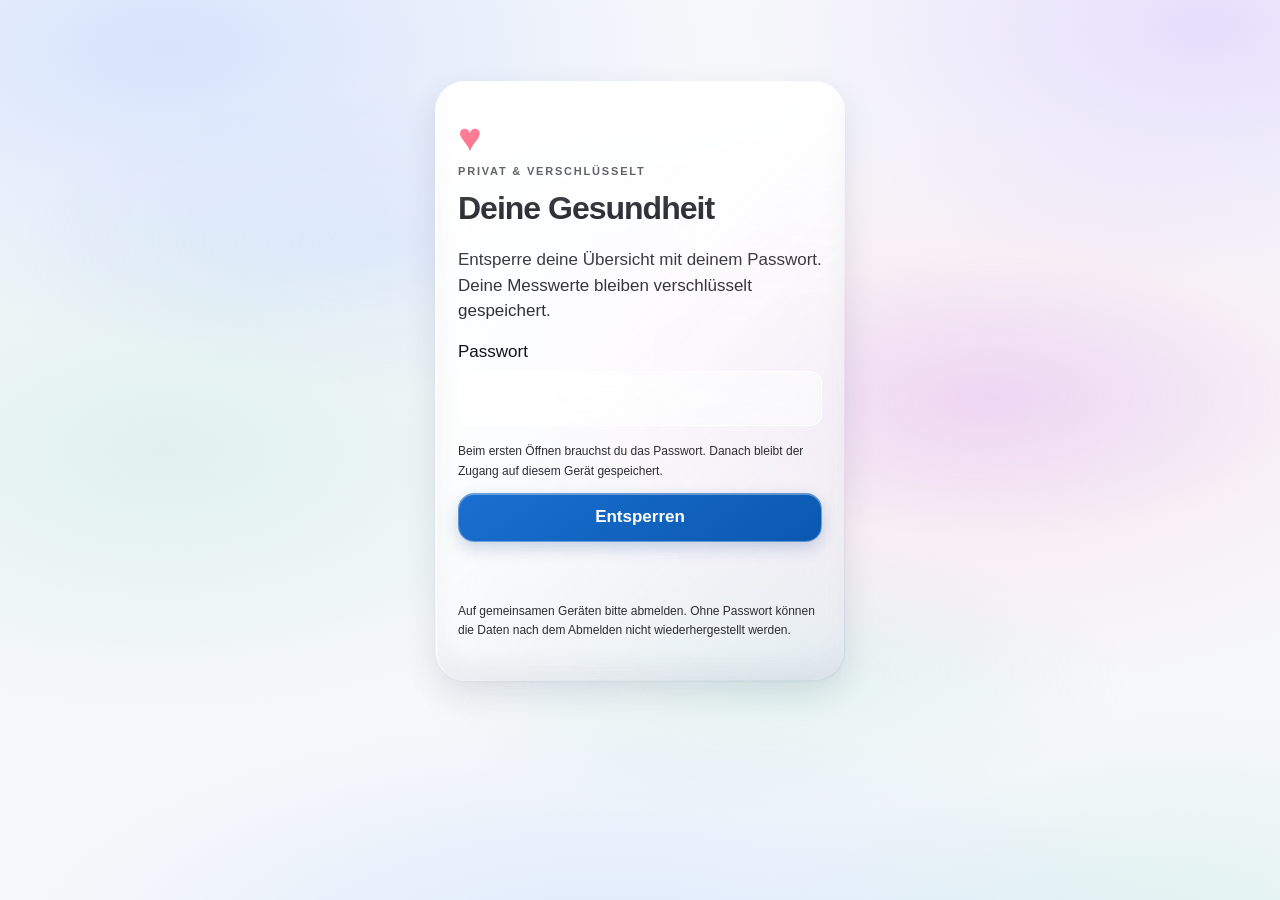
==== index.html @ 3fa16b94 "Build 8.15: VO2max-Zuordnung korrigiert, ehrlicher Datenstand" ====
<!doctype html><html lang="de"><!-- Build 8.9 boot --><script>(function(){try{var k=localStorage.getItem('gesundheit-theme')||'auto';if(k!=='light'&&k!=='dark'&&k!=='auto')k='auto';var dark=k==='dark'||(k==='auto'&&window.matchMedia&&window.matchMedia('(prefers-color-scheme: dark)').matches);var t=dark?'dark':'light';document.documentElement.setAttribute('data-gc-theme',t);document.documentElement.style.colorScheme=t;}catch(e){document.documentElement.setAttribute('data-gc-theme','light');}})();</script><!-- /Build 8.9 boot --><!-- Build 8.10 boot --><!-- /Build 8.10 boot --><!-- Build 8.11 boot --><!-- /Build 8.11 boot --><!-- Build 8.12 boot --><!-- /Build 8.12 boot --><meta charset="utf-8"><meta name="viewport" content="width=device-width,initial-scale=1,viewport-fit=cover"><meta name="color-scheme" content="light dark"><title>Gesundheit</title><meta name="theme-color" content="#f2f2f7"><meta name="apple-mobile-web-app-capable" content="yes"><meta name="apple-mobile-web-app-status-bar-style" content="default"><link rel="manifest" href="manifest.webmanifest"><link rel="apple-touch-icon" href="apple-touch-icon.png"><link rel="icon" href="icon-192.png"><meta http-equiv="Content-Security-Policy" content="default-src 'self'; script-src 'self' 'unsafe-inline'; style-src 'self' 'unsafe-inline'; img-src 'self' data: blob:; connect-src 'self'; object-src 'none'; base-uri 'self'; form-action 'none'; worker-src 'self'">
<style>
:root{--bg:#f2f2f7;--card:#fff;--text:#17171b;--muted:#686872;--line:#dddde4;--accent:#007aff}*{box-sizing:border-box}body{margin:0;background:var(--bg);color:var(--text);font:16px -apple-system,BlinkMacSystemFont,'Segoe UI',sans-serif}main{max-width:740px;margin:auto;padding:max(26px,env(safe-area-inset-top)) 20px max(32px,env(safe-area-inset-bottom))}h1{font-size:34px;letter-spacing:-1px;margin:8px 0}h2{font-size:22px;margin:28px 0 12px}p{line-height:1.5}.sub,small{color:var(--muted)}.eyebrow{text-transform:uppercase;letter-spacing:1.8px;font-size:11px;font-weight:700;color:var(--muted)}button{font:inherit;color:inherit;cursor:pointer;border:0}button:focus-visible{outline:3px solid var(--accent)}.cards{display:grid;gap:12px}.tile{border-radius:20px;padding:18px;background:var(--card);text-align:left;min-height:134px;position:relative;width:100%}.tile .label{color:var(--color);font-weight:650}.tile .date{float:right;color:var(--muted);font-size:12px}.value{font-size:32px;font-weight:700;letter-spacing:-.8px;margin-top:14px}.unit{font-size:15px;color:var(--muted);font-weight:400;letter-spacing:0}.spark{position:absolute;width:106px;height:42px;right:18px;bottom:18px}.tile .value{padding-right:110px}.panel{background:var(--card);border-radius:20px;padding:18px;margin-top:18px}.back{background:none;color:var(--accent);padding:12px 0;min-height:44px}.segments{display:flex;background:var(--line);border-radius:10px;padding:3px;margin-top:22px}.segments button{flex:1;background:transparent;min-height:44px;border-radius:8px}.segments button[aria-pressed=true]{background:var(--card);box-shadow:0 2px 5px #0002;font-weight:650}.nav{display:flex;align-items:center;justify-content:space-between;margin:12px 0}.nav button{background:var(--card);border-radius:12px;min-width:44px;min-height:44px;font-size:26px}.nav button:disabled{opacity:.3}.range{font-size:14px;font-weight:600;text-align:center}.chart{width:100%;height:220px;touch-action:pan-y;display:block}.selected{font-weight:650;min-height:48px}.stats{display:grid;grid-template-columns:1fr 1fr;gap:20px}.stat strong{display:block;font-size:23px;margin-top:5px}.stat small{font-size:12px}.row{padding:14px 0;border-bottom:1px solid var(--line);display:flex;justify-content:space-between;gap:12px}.row:last-child{border:0}.notice{font-size:12px;color:var(--muted);line-height:1.6}svg{overflow:visible}.hidden{display:none!important}details{margin-top:20px}summary{min-height:44px;cursor:pointer}@media(min-width:600px){.cards{grid-template-columns:1fr 1fr}.tile .value{font-size:28px}}@media(prefers-color-scheme:dark){:root{--bg:#000;--card:#1c1c1e;--text:#f5f5f7;--muted:#a4a4af;--line:#38383c;--accent:#64a7ff}}
.toolbar{display:flex;justify-content:space-between;gap:10px;margin-bottom:18px}.toolbar button,.primary{min-height:48px;border-radius:14px;padding:12px 16px;background:var(--card);color:var(--accent)}.primary{background:var(--accent);color:white;width:100%;font-weight:650}.lock{max-width:410px;margin:12vh auto 0}.lock-icon{font-size:40px;color:#e34364}.field{display:block;width:100%;font:inherit;border:1px solid var(--line);border-radius:12px;padding:15px;background:var(--card);color:var(--text);margin:8px 0 16px}.remember{display:flex;gap:10px;align-items:center;min-height:48px;margin:12px 0}.remember input{width:22px;height:22px;accent-color:var(--accent)}#authError{color:#d43550;min-height:26px}.activity{padding:16px 0;border-bottom:1px solid var(--line)}.activity h3{margin:4px 0 10px;font-size:18px}.activity p{margin:4px 0;font-size:14px;color:var(--muted)}#statusLine{font-size:12px;color:var(--muted);min-height:22px}.update-banner{padding:14px;background:var(--card);border-radius:14px;margin-top:12px}.row small{display:block;font-size:11px}.row strong{white-space:nowrap}#settings button{margin-bottom:12px}#trainingRows .row{align-items:center}:root{--bg:#edf1f8;--card:rgba(255,255,255,.88);--text:#151b28;--muted:#4d586b;--line:rgba(35,48,75,.16);--accent:#075eb9;--body-color:#07658e;--activity-color:#a34405;--sleep-color:#6541a5;--heart-color:#b1274b;--safe-bottom:env(safe-area-inset-bottom,0px);--glass:rgba(255,255,255,.88);--edge:rgba(255,255,255,.86);--shine:rgba(255,255,255,.38);--shadow:0 8px 26px rgba(39,57,97,.08)}
body{background-color:var(--bg);background-image:radial-gradient(ellipse at 4% 4%,rgba(86,191,241,.23),transparent 49%),radial-gradient(ellipse at 98% 32%,rgba(201,161,246,.22),transparent 44%),radial-gradient(ellipse at 4% 91%,rgba(248,164,122,.19),transparent 47%);background-attachment:fixed}
main{padding-bottom:calc(124px + var(--safe-bottom));position:relative}
.tile,.panel,.segments,.nav button,.lock,.toolbar{background-color:var(--glass);background-image:linear-gradient(150deg,var(--shine),transparent 46%,rgba(255,255,255,.03));border:1px solid var(--edge);box-shadow:var(--shadow),inset 0 1px 0 rgba(255,255,255,.7);-webkit-backdrop-filter:blur(18px) saturate(155%);backdrop-filter:blur(18px) saturate(155%)}
.tile{border-radius:24px}.panel{border-radius:24px}.tile .value{color:var(--text)}
.toolbar{position:fixed;z-index:20;bottom:calc(12px + var(--safe-bottom));left:50%;transform:translateX(-50%);width:calc(100% - 32px);max-width:550px;border-radius:38px;padding:6px;gap:2px;display:grid;grid-template-columns:1.3fr 1fr 1fr;margin:0}
.toolbar button{min-width:0;min-height:58px;padding:7px 3px;display:flex;flex-direction:column;align-items:center;justify-content:center;gap:3px;border-radius:30px;background:transparent;color:var(--muted);font-size:11px;font-weight:600;white-space:nowrap}
.toolbar svg{width:21px;height:21px;fill:none;stroke:currentColor;stroke-width:1.8;stroke-linecap:round;stroke-linejoin:round}
.toolbar button[aria-selected=true]{background:rgba(90,146,219,.13);box-shadow:inset 0 1px 0 rgba(255,255,255,.65);color:var(--accent)}
.segments{border-radius:17px;padding:4px;gap:3px}.segments button{border-radius:12px;min-height:44px}.segments button[aria-pressed=true]{background:rgba(255,255,255,.9);box-shadow:0 2px 7px #23324b17,inset 0 1px 0 white}.nav button{border-radius:50%;min-width:46px;min-height:46px}.nav button:disabled{opacity:.48}
.lock{margin:9vh auto 0;padding:24px;border-radius:30px}.lock h1{font-size:32px}.field{background:rgba(255,255,255,.68);border-color:var(--line);min-height:50px}.primary{border:1px solid rgba(255,255,255,.5);background:linear-gradient(145deg,#176cc1,#0758a7);box-shadow:inset 0 1px 0 #ffffff70,0 4px 12px #2249771c;color:#fff;border-radius:16px}.lock-icon{color:var(--heart-color)}
.row,.activity{background:transparent;-webkit-backdrop-filter:none;backdrop-filter:none}.activity p,.notice,.sub,small{color:var(--muted)}#authError{color:#a7193d}.back{font-weight:550}.toolbar button:active,.tile:active{filter:brightness(.98)}
@media(prefers-color-scheme:dark){:root{--bg:#0c1220;--card:rgba(23,31,47,.91);--glass:rgba(23,31,47,.91);--text:#f5f7ff;--muted:#bfc9dc;--line:rgba(204,219,255,.18);--accent:#91c8ff;--body-color:#75d4ff;--activity-color:#ffb366;--sleep-color:#c5a3ff;--heart-color:#ff93ad;--edge:rgba(206,224,255,.19);--shine:rgba(201,219,255,.07);--shadow:0 10px 30px rgba(0,0,0,.21)}body{background-image:radial-gradient(ellipse at 4% 4%,rgba(24,126,167,.22),transparent 49%),radial-gradient(ellipse at 98% 32%,rgba(118,63,158,.20),transparent 44%),radial-gradient(ellipse at 4% 91%,rgba(165,73,48,.14),transparent 47%)}.tile,.panel,.segments,.nav button,.lock,.toolbar{box-shadow:var(--shadow),inset 0 1px 0 rgba(228,238,255,.10)}.toolbar button[aria-selected=true]{background:rgba(135,192,255,.16);box-shadow:inset 0 1px 0 rgba(228,238,255,.14)}.segments button[aria-pressed=true]{background:rgba(107,131,172,.35);box-shadow:0 2px 8px #0003,inset 0 1px 0 #d7e7ff25}.field{background:rgba(14,23,39,.65)}#authError{color:#ffa1b7}.primary{background:linear-gradient(145deg,#226db8,#15528e);border-color:rgba(201,224,255,.23);box-shadow:inset 0 1px 0 #ffffff30,0 4px 12px #0002}}
/* Kein verschachteltes Blur: nur eigenständige große Flächen, niemals Listenzeilen oder Glas-Kinder. */
@supports not ((backdrop-filter: blur(1px)) or (-webkit-backdrop-filter: blur(1px))){:root{--glass:rgba(255,255,255,.98);--card:rgba(255,255,255,.98)}.tile,.panel,.segments,.nav button,.lock,.toolbar{-webkit-backdrop-filter:none;backdrop-filter:none;background-image:linear-gradient(150deg,rgba(255,255,255,.10),transparent 55%)}@media(prefers-color-scheme:dark){:root{--glass:rgba(23,31,47,.98);--card:rgba(23,31,47,.98)}}}
@media(prefers-reduced-motion:reduce){*,*::before,*::after{animation:none!important;transition:none!important;scroll-behavior:auto!important}}
.sectionHeading{display:flex;align-items:center;justify-content:space-between;gap:8px}.sectionHeading h2{margin:24px 0 12px}.textButton,.softButton{background:rgba(122,155,201,.12);color:var(--accent);border:1px solid var(--line);border-radius:14px;min-height:44px;padding:9px 12px;font-size:14px;font-weight:600}.sectionHeading .textButton{margin-top:12px}#highlights{margin-top:8px;padding:4px 16px}.highlight{display:block;width:100%;text-align:left;background:transparent;padding:15px 2px;line-height:1.45;font-size:15px;border-bottom:1px solid var(--line)}.highlight:last-child{border:0}.highlight:after{content:' ›';color:var(--accent)}.favoriteChoice{display:flex;align-items:center;gap:12px;min-height:48px;border-bottom:1px solid var(--line);font-size:15px}.favoriteChoice input{width:22px;height:22px;accent-color:var(--accent)}.categoryGroup{margin-top:24px}.categoryGroup>summary{font-size:22px;font-weight:700;min-height:44px;list-style-position:inside}.categoryGroup>.cards{margin-top:8px}.categoryGroup>.cards:empty{display:none}.detailControls{display:flex;gap:10px;margin:12px 0}.detailControls button{flex:1}.goalEditor{padding:6px 16px;margin-top:8px}.goalEditor>summary{font-size:14px;min-height:38px;padding:9px 0;font-weight:600}.goalEditor form{padding:8px 0 12px}.goalEditor select,.compareSelectors select{width:100%;font:inherit;min-height:46px;border:1px solid var(--line);border-radius:12px;background:var(--card);color:var(--text);padding:8px}.goalEditor .primary{margin:10px 0}.goalProgress{margin-top:14px;padding-right:0}.goalCaption{font-size:11px;color:var(--muted);margin-bottom:6px}.goalTrack{height:5px;background:var(--line);border-radius:9px;overflow:hidden}.goalTrack span{height:100%;display:block;background:var(--accent);border-radius:9px}.tile.hasGoal .spark{bottom:52px}.compareSelectors{display:grid;gap:12px;padding:16px}.compareSelectors label{font-size:13px;color:var(--muted)}.compareSelectors select{margin-top:6px;font-size:14px}#correlation{font-size:23px;font-weight:700}#compareList .row{font-size:13px}#compareList strong{white-space:normal}#compareView h1{font-size:30px}#goalMessage{font-size:13px;min-height:18px}#compareCount,#compareLegend{font-size:12px}
.pinScreen{margin-top:3vh}.pinScreen h1{font-size:30px}.pinScreen .sub{font-size:14px;margin:10px 0 14px}.pinInput{width:100%;text-align:center;font-size:26px;letter-spacing:10px;height:48px;background:rgba(129,158,201,.10);color:var(--text);border:1px solid var(--line);border-radius:16px;outline-offset:3px;margin-bottom:12px}.pinPad{display:grid;grid-template-columns:repeat(3,1fr);gap:8px}.pinKey{min-height:52px;font-size:23px;border-radius:18px;background:linear-gradient(145deg,rgba(255,255,255,.5),rgba(170,193,225,.15));border:1px solid var(--edge);box-shadow:inset 0 1px 0 #ffffff80,0 3px 8px #213c6410;color:var(--text)}.pinKey:active{background:rgba(99,162,240,.25)}.pinScreen .primary{margin-top:12px}.pinScreen .textButton{width:100%;margin-top:8px}#pinError{min-height:36px;font-size:13px;line-height:1.4;color:var(--heart-color);margin:10px 0}.pinHint{font-size:11px;line-height:1.4;color:var(--muted)}@media(prefers-color-scheme:dark){.pinKey{background:linear-gradient(145deg,rgba(195,216,255,.10),rgba(101,135,186,.08));box-shadow:inset 0 1px 0 #dcecff18,0 3px 8px #0002}}
.s-run{--sport:#c2410c}.s-bike{--sport:#0b62bb}.s-row{--sport:#0f766e}.s-hike{--sport:#3f7d20}.s-strength{--sport:#7438c4}.s-other{--sport:#a34405}@media(prefers-color-scheme:dark){.s-run{--sport:#ff9466}.s-bike{--sport:#6cb6ff}.s-row{--sport:#4fd1c5}.s-hike{--sport:#8bd36b}.s-strength{--sport:#c4a1ff}.s-other{--sport:#ffb366}}.pageDots{display:flex;justify-content:center;gap:6px;margin:12px 0 0}.pageDots span{width:7px;height:7px;border-radius:4px;background:var(--line);transition:width .25s,background .25s}.pageDots span.on{width:20px;background:var(--accent)}.pager{overflow:hidden;margin:0 -20px}.pages{display:flex;width:200%;transition:transform .34s cubic-bezier(.22,.8,.24,1)}.page{flex:0 0 50%;box-sizing:border-box;padding:0 20px 6px;min-width:0}.page.collapsed{height:0;overflow:hidden;visibility:hidden}.monthHead{display:flex;align-items:baseline;justify-content:space-between;gap:10px;margin:26px 4px 10px}.monthHead h2{margin:0;font-size:20px}.monthHead span{font-size:13px;color:var(--muted);white-space:nowrap}.actGroup{display:grid;gap:10px}.actCard{display:flex;align-items:center;gap:13px;width:100%;text-align:left;padding:13px 12px 13px 13px;border-radius:22px;color:var(--text);background-color:var(--glass,var(--card));border:1px solid var(--edge,var(--line));box-shadow:var(--shadow);transition:transform .15s}.actCard:active{transform:scale(.985)}.actCard:focus-visible{outline:3px solid var(--accent);outline-offset:2px}.actIcon{flex:0 0 46px;height:46px;border-radius:15px;display:grid;place-items:center;background:color-mix(in srgb,var(--sport) 15%,transparent);color:var(--sport)}.actIcon svg{width:24px;height:24px;fill:none;stroke:currentColor;stroke-width:1.9;stroke-linecap:round;stroke-linejoin:round}.actIcon.big{flex-basis:62px;height:62px;border-radius:20px}.actIcon.big svg{width:31px;height:31px}.actMain{flex:1;min-width:0;display:grid;gap:7px}.actTop{display:flex;justify-content:space-between;gap:8px;align-items:baseline}.actTop strong{font-size:16.5px;white-space:nowrap;overflow:hidden;text-overflow:ellipsis}.actTop small{white-space:nowrap;font-size:12px}.actChips{display:flex;flex-wrap:wrap;gap:6px}.chip{font-size:12.5px;font-weight:600;padding:4px 9px;border-radius:999px;background:rgba(122,155,201,.14);color:var(--text);font-variant-numeric:tabular-nums}.chip.te{color:var(--sport);background:color-mix(in srgb,var(--sport) 13%,transparent)}.chev{color:var(--muted);font-size:26px;line-height:1;padding-left:2px}.actHero{display:flex;gap:16px;align-items:center;margin:4px 0 2px}.actHero h1{margin:3px 0 7px;font-size:30px;line-height:1.1}.pill{display:inline-block;font-size:12.5px;font-weight:700;padding:4px 11px;border-radius:999px;color:var(--sport);background:color-mix(in srgb,var(--sport) 14%,transparent)}.heroGrid{display:grid;grid-template-columns:1fr 1fr;gap:10px;margin-top:18px}.heroCell{padding:14px 16px;border-radius:20px;background-color:var(--glass,var(--card));border:1px solid var(--edge,var(--line));box-shadow:var(--shadow)}.heroCell small{display:block;font-size:12px}.heroCell strong{display:block;font-size:25px;margin-top:4px;font-variant-numeric:tabular-nums;letter-spacing:-.3px}.u{font-size:.62em;font-weight:500;color:var(--muted);letter-spacing:0}.actSection h3{margin:0 0 14px;font-size:17px}.actSection .sectionNote{font-size:12.5px;color:var(--muted);margin:12px 0 0}.metricGrid{display:grid;grid-template-columns:1fr 1fr;gap:14px 16px}.metricCell small{display:block;font-size:12px;margin-bottom:2px}.metricCell strong{font-size:19px;font-variant-numeric:tabular-nums}.zoneBar{display:flex;height:14px;border-radius:7px;overflow:hidden;gap:2px;margin:2px 0 12px}.zoneBar span{display:block;height:100%}.zoneRow{display:grid;grid-template-columns:10px 54px 1fr 66px 40px;gap:8px;align-items:center;padding:5px 0;font-size:14px}.zoneDot{width:10px;height:10px;border-radius:50%}.zoneTrack{height:6px;border-radius:3px;background:var(--line);overflow:hidden}.zoneTrack span{display:block;height:100%;border-radius:3px}.zoneRow small{text-align:right;font-size:12px}.zoneRow strong{font-variant-numeric:tabular-nums;font-size:14px;text-align:right}.teRow{display:grid;grid-template-columns:84px 1fr 30px;gap:10px;align-items:center;margin:4px 0 8px;font-size:14px}.teTrack{height:8px;border-radius:4px;background:var(--line);overflow:hidden}.teTrack span{display:block;height:100%;border-radius:4px;background:var(--sport)}.teRow strong{text-align:right;font-variant-numeric:tabular-nums}.teScale{font-size:12.5px;color:var(--muted);margin:0 0 14px}.actNav{display:flex;gap:10px;margin-top:18px}.actNav button{flex:1}.actNav button:disabled{opacity:.35}.trainHero{--st:#8a94a6}.trainHero small{font-size:12.5px}.trainHero strong{display:flex;align-items:center;gap:10px;font-size:30px;color:var(--st);margin:6px 0 4px;letter-spacing:-.5px}.trainHero strong:before{content:"";width:14px;height:14px;border-radius:50%;background:var(--st);box-shadow:0 0 0 5px color-mix(in srgb,var(--st) 20%,transparent)}.trainHero p{margin:8px 0 0;font-size:14.5px}.loadGrid{display:grid;grid-template-columns:1fr 1fr 1fr;gap:10px}.loadGrid .metricCell strong{font-size:22px}.acwrTrack{position:relative;height:10px;border-radius:5px;background:var(--line);margin:16px 0 6px}.acwrTrack .ok{position:absolute;left:40%;width:25%;top:0;bottom:0;background:rgba(47,191,113,.45);border-radius:5px}.acwrTrack .mark{position:absolute;top:-4px;width:4px;height:18px;border-radius:2px;background:var(--text);transform:translateX(-2px)}.acwrScale{display:flex;justify-content:space-between;font-size:11.5px;color:var(--muted)}.statusPill{--st:#8a94a6;font-size:12.5px;font-weight:700;padding:4px 10px;border-radius:999px;color:var(--st);background:color-mix(in srgb,var(--st) 15%,transparent);white-space:nowrap}.st-up{--st:#14804a}.st-peak{--st:#7c3aed}.st-keep{--st:#1f6fd6}.st-rec{--st:#0b8580}.st-unprod{--st:#b45309}.st-over{--st:#d22d3b}.st-down{--st:#68748a}@media(prefers-color-scheme:dark){.st-up{--st:#5fdc93}.st-peak{--st:#c4a1ff}.st-keep{--st:#7fb8ff}.st-rec{--st:#4fd1c5}.st-unprod{--st:#ffb366}.st-over{--st:#ff8a93}.st-down{--st:#aab4c6}}.toggleRow{display:flex;justify-content:space-between;align-items:center;gap:14px}.toggleRow small{display:block;font-size:12.5px;margin-top:3px}.switch{flex:0 0 52px;height:32px;min-height:32px;border-radius:16px;background:rgba(120,130,150,.35);position:relative;padding:0;transition:background .2s}.switch span{position:absolute;top:3px;left:3px;width:26px;height:26px;border-radius:50%;background:#fff;box-shadow:0 2px 5px #0003;transition:transform .2s}.switch[aria-checked=true]{background:#34c759}.switch[aria-checked=true] span{transform:translateX(20px)}.switch:disabled{opacity:.5}.faceButton{display:flex;align-items:center;justify-content:center;gap:10px;width:100%;min-height:52px;margin-top:12px;border-radius:16px;font-weight:650;color:var(--accent);background:rgba(122,155,201,.14);border:1px solid var(--edge,var(--line))}.faceButton svg{width:24px;height:24px;fill:none;stroke:currentColor;stroke-width:1.8;stroke-linecap:round;stroke-linejoin:round}#faceSetup{width:100%;margin-top:14px}#highlights.hlGrid{display:grid;grid-template-columns:1fr 1fr;gap:10px;margin-top:8px;padding:0}.hl{--c:var(--accent);display:flex;flex-direction:column;align-items:stretch;gap:0;min-width:0;text-align:left;padding:13px 13px 11px;border-radius:22px;color:var(--text);background-color:var(--glass,var(--card));background-image:linear-gradient(160deg,color-mix(in srgb,var(--c) 9%,transparent),transparent 55%);border:1px solid var(--edge,var(--line));box-shadow:var(--shadow);transition:transform .15s}.hl:active{transform:scale(.98)}.hl:focus-visible{outline:3px solid var(--accent);outline-offset:2px}.hl.wide{grid-column:1/-1}.hlHead{display:flex;align-items:center;gap:8px;min-width:0}.hlIcon{flex:0 0 30px;height:30px;border-radius:10px;display:grid;place-items:center;color:var(--c);background:color-mix(in srgb,var(--c) 15%,transparent)}.hlIcon svg{width:18px;height:18px;fill:none;stroke:currentColor;stroke-width:2;stroke-linecap:round;stroke-linejoin:round}.hlName{font-size:14px;font-weight:650;color:var(--c);white-space:nowrap;overflow:hidden;text-overflow:ellipsis;flex:1}.hlChev{color:var(--muted);font-size:20px;line-height:1}.hlDelta{margin-top:10px;font-size:27px;font-weight:700;letter-spacing:-.6px;line-height:1.05;font-variant-numeric:tabular-nums;white-space:nowrap}.hlDelta .u{font-size:13px;font-weight:550;letter-spacing:0;color:var(--muted);margin-left:2px}.hlNow{font-size:12px;color:var(--muted);margin-top:3px;white-space:nowrap;overflow:hidden;text-overflow:ellipsis}.hlSpark{display:block;width:100%;height:30px;margin:8px 0 8px}.hlFoot{display:flex;align-items:center;justify-content:space-between;gap:6px;flex-wrap:wrap}.trend{--t:#5b6577;display:inline-flex;align-items:center;gap:3px;font-size:12px;font-weight:700;padding:3px 8px;border-radius:999px;color:var(--t);background:color-mix(in srgb,var(--t) 14%,transparent);white-space:nowrap}.trend.good{--t:#13794a}.trend.bad{--t:#c03221}.hlSpan{font-size:11.5px;color:var(--muted);white-space:nowrap}.hlQuality{font-size:10.5px;color:var(--muted);opacity:.85;margin-top:5px}.hlEmpty{grid-column:1/-1}@media(prefers-color-scheme:dark){.trend{--t:#aab4c6}.trend.good{--t:#5fdc93}.trend.bad{--t:#ff8f80}}#todayCard{margin-top:20px;background-image:linear-gradient(130deg,color-mix(in srgb,var(--accent) 13%,transparent),transparent 70%)}#todayCard h2{margin:10px 0 18px;font-size:25px;letter-spacing:-.5px}.todayGrid{display:grid;grid-template-columns:1fr 1fr;gap:10px}.todayMetric{text-align:left;background:rgba(122,155,201,.09);padding:13px 11px;border-radius:16px;min-width:0}.todayMetric small,.todayMetric strong,.todayMetric span{display:block}.todayMetric strong{font-size:21px;margin:6px 0;line-height:1.25}.todayMetric span{font-size:11.5px;color:var(--muted);line-height:1.45}.reviewRow{display:flex;justify-content:space-between;align-items:center;gap:12px;padding:13px 0;border-bottom:1px solid var(--line);font-size:14px}.reviewRow>div:last-child{text-align:right}.reviewRow small{display:block;font-size:11px;margin-top:4px}.panel>h2:first-child{margin-top:0}#goalRings{display:grid;grid-template-columns:repeat(3,minmax(0,1fr));gap:8px}.ringItem{background:transparent;padding:0;min-width:0;text-align:center}.ring{display:grid;place-items:center;width:84px;height:84px;margin:8px auto 12px;border-radius:50%;background:conic-gradient(var(--ring-color) var(--progress),var(--line) 0)}.ring>span{display:grid;place-items:center;border-radius:50%;width:65px;height:65px;background:var(--bg);font-weight:750;font-size:18px}.ringItem strong{display:block;font-size:12px;min-height:30px}.ringItem small{display:block;font-size:11px;line-height:1.6}.bodyGrid{display:grid;grid-template-columns:1fr 1fr;gap:10px}.bodyCard{display:grid;gap:6px;min-width:0;text-align:left;padding:15px;border-radius:19px;background:rgba(122,155,201,.1)}.bodyCard strong{font-size:23px;color:var(--body-color)}.bodyCard span,.bodyCard small{font-size:11px;color:var(--muted);line-height:1.45}.bestRow{display:flex;justify-content:space-between;gap:10px;width:100%;text-align:left;background:transparent;border-bottom:1px solid var(--line);padding:13px 0;font-size:13px}.bestRow small{display:block;margin-top:4px}.bestRow>strong{white-space:nowrap;color:var(--accent);align-self:center}.filterLabel{display:block;margin-top:20px;font-size:14px}#activityFilter{margin-top:8px}#shortcutURL{display:block;overflow-wrap:anywhere;font-size:13px;padding:12px;background:var(--line);border-radius:12px}.ringFormGrid{display:grid;gap:10px}.ringFormGrid label{font-size:13px}.ringFormGrid input{margin:5px 0 0}#smoothToggle{margin-top:12px}#ringMessage{font-size:12px}#personalBests{max-height:340px;overflow-y:auto}#bodySection{margin-top:24px}@media(max-width:360px){.ring{width:74px;height:74px}.ring>span{width:57px;height:57px;font-size:16px}.panel{padding:14px}.todayMetric strong{font-size:18px}} 
:root{--activity-color:#19733d;--heart-color:#b62c45;--sleep-color:#6940b4;--body-color:#0865a1}.toolbar{grid-template-columns:repeat(5,minmax(0,1fr));max-width:620px;width:calc(100% - 20px);padding:5px}.toolbar button{font-size:10px;min-height:58px;padding:7px 1px;gap:4px}.toolbar svg{width:22px;height:22px}.toolbar button[aria-selected=true]{color:var(--accent)}#overview>h1{font-size:38px}.todayMetric strong{font-size:28px;letter-spacing:-.8px}#todayCard .todayMetric>span{display:none}.todayMetric .todayValue{display:block;font-size:28px;font-weight:750;line-height:1.2;color:var(--text)}.todayMetric .todayUnit{display:block;font-size:12px;font-weight:500;color:var(--muted);margin-top:4px}.todayMetric small{font-size:12px}.todayMetric{padding:15px 12px}.todayMetric strong{overflow-wrap:anywhere}#homeCards>.panel{margin-top:15px}#homeFavorites .sectionHeading h2{margin-top:0}#homeHighlights #highlights{gap:9px}#homeHighlights{padding:16px}.sectionHeading .localBadge{max-width:112px;text-align:right}.localBadge{font-size:10px;line-height:1.5;letter-spacing:.1px;color:var(--muted);font-weight:600}.recoveryHero{display:flex;align-items:center;gap:16px;margin:18px 0}.scoreNumber{font-size:78px;line-height:1;letter-spacing:-4px;color:var(--sleep-color);white-space:nowrap}.scoreNumber span{font-size:17px;letter-spacing:0;color:var(--muted)}.recoveryHero>div{min-width:0}.recoveryHero>div>strong{font-size:20px;line-height:1.25;display:block}.recoveryHero p{font-size:12px;color:var(--muted);margin:8px 0}.streakGrid{display:grid;grid-template-columns:1fr 1fr;gap:10px}.streakCard{background:rgba(122,155,201,.08);border-radius:17px;padding:14px 10px;text-align:left;min-width:0}.streakCard strong{display:block;font-size:36px;color:var(--activity-color);margin:8px 0}.streakCard:nth-child(2) strong{color:var(--sleep-color)}.streakCard strong span{font-size:14px;font-weight:500}.streakCard small{font-size:11px;display:block}.bigMetric{font-size:58px;font-weight:750;letter-spacing:-2px;margin:14px 0}.bigMetric span{font-size:13px;display:block;font-weight:550;letter-spacing:0;color:var(--muted);margin-top:5px}.sleepTone{color:var(--sleep-color)}.activityTone{color:var(--activity-color)}.rhythmChart{width:100%;height:auto;margin:10px 0}.loadCompare{display:flex;flex-wrap:wrap;justify-content:space-between;font-size:13px;gap:8px;margin:16px 0}.loadCompare>div{width:100%;height:9px;border-radius:5px;background:var(--line);overflow:hidden}.loadCompare i{display:block;background:var(--activity-color);height:100%;border-radius:5px}.homeEditorRow{display:flex;align-items:center;justify-content:space-between;gap:8px;padding:9px 0;border-bottom:1px solid var(--line)}.homeEditorRow label{display:flex;align-items:center;gap:9px;font-size:14px;min-width:0}.homeEditorRow input{width:20px;height:20px;accent-color:var(--accent)}.homeEditorRow>div{display:flex;gap:6px}.homeEditorRow button{margin:0!important;padding:8px 13px}.homeEditorRow button:disabled{opacity:.3}.monthlyHero{display:grid;grid-template-columns:1fr 1fr;gap:10px;padding:14px 0}.monthlyHero>strong{font-size:29px;color:var(--activity-color)}.monthlyHero small{display:block;font-size:12px;color:var(--muted);font-weight:500;margin-top:5px}.monthlyMetric{display:grid;gap:6px;padding:16px 0;border-bottom:1px solid var(--line)}.monthlyMetric>span{font-size:13px;color:var(--muted)}.monthlyMetric>strong{font-size:27px}.monthlyMetric small{font-size:11px;line-height:1.6;color:var(--muted);font-weight:400}#reportPreview img{display:block;width:100%;height:auto;border-radius:18px;margin-top:16px}.reportActions{display:flex;gap:8px;margin-top:12px}.reportActions button{flex:1;font-size:12px}.reportActions button:disabled{opacity:.4}.ring{background:transparent!important;position:relative;width:90px;height:90px;display:grid;place-items:center}.ring>svg{position:absolute;inset:0;width:100%;height:100%;transform:rotate(-90deg)}.ring>span{background:transparent;width:auto;height:auto;font-size:21px}.ring circle{fill:none;stroke-width:8}.ringTrack{stroke:var(--line)}.ringProgress{stroke:var(--ring-color);stroke-linecap:round;stroke-dasharray:100;stroke-dashoffset:var(--offset);animation:ringFill .9s ease-out both}@keyframes ringFill{from{stroke-dashoffset:100}to{stroke-dashoffset:var(--offset)}}.viewEnter{animation:viewSlide .22s ease-out both}@keyframes viewSlide{from{opacity:.4;transform:translateY(9px)}to{opacity:1;transform:translateY(0)}}#bodyCards strong{font-size:28px}#homeCards details>summary,#sleepRhythmPanel details>summary,#loadTrendPanel details>summary{font-size:13px;color:var(--accent)}#customizeHome{margin-bottom:4px}#homeCards .panel h2{font-size:22px;margin:0 0 12px}#homeCards .sectionHeading{margin-bottom:10px}.reviewRow small{white-space:normal}#computedTrainingLoad>h3{font-size:20px;margin:0 0 14px}.s-run,.s-bike,.s-row,.s-hike,.s-strength,.s-other{--sport:var(--activity-color)}@media(prefers-color-scheme:dark){:root{--bg:#05070d;--card:rgba(13,19,30,.97);--glass:rgba(13,19,30,.97);--text:#f3f6ff;--muted:#b2c0d5;--line:rgba(174,198,230,.17);--activity-color:#72dfa2;--sleep-color:#c39bff;--heart-color:#ff7d98;--body-color:#72c7ff;--edge:rgba(165,193,234,.15);--shine:rgba(128,163,216,.04)}body{background-image:radial-gradient(ellipse at 0 5%,rgba(75,42,132,.13),transparent 40%),radial-gradient(ellipse at 100% 80%,rgba(19,83,104,.09),transparent 40%)}.ringProgress{filter:drop-shadow(0 0 5px var(--ring-color))}#chart path,#chart rect,.rhythmChart line[stroke="var(--sleep-color)"]{filter:drop-shadow(0 0 2px currentColor)}.scoreNumber{text-shadow:0 0 28px #9c65ff24}.panel{box-shadow:0 8px 28px #0005,inset 0 1px 0 #cce1ff08}.toolbar{background-color:rgba(13,19,30,.96)}.toolbar button[aria-selected=true]{background:rgba(126,171,239,.16)}.field{background:rgba(5,10,18,.8)}}@media(prefers-reduced-motion:reduce){.ringProgress,.viewEnter{animation:none!important;transition:none!important}}@media(max-width:360px){.toolbar button{font-size:9px}.toolbar svg{width:20px;height:20px}.ring{width:75px;height:75px}.scoreNumber{font-size:65px}.todayMetric strong{font-size:24px}.recoveryHero{gap:12px}.recoveryHero>div>strong{font-size:17px}.monthlyHero>strong{font-size:25px}}
.trendNav{display:flex;flex-wrap:wrap;gap:8px;margin:18px 0}.trendNav button{font-size:12px;padding:8px 12px}#trendsView>.panel{scroll-margin-top:18px}/* Ein gemeinsames Bedienelement statt kleiner blauer Dreieckslinks. */
summary::-webkit-details-marker{display:none}summary::marker{content:''}summary{list-style:none}
#app details>summary.glassDisclosureButton{--button-tint:var(--disclosure-accent,var(--accent));display:inline-flex;align-items:center;justify-content:flex-start;gap:9px;max-width:100%;min-height:44px;padding:10px 13px;margin:0;border-radius:18px;border:1px solid color-mix(in srgb,var(--button-tint) 19%,var(--edge));background-color:color-mix(in srgb,var(--button-tint) 6%,var(--glass));background-image:linear-gradient(145deg,rgba(255,255,255,.57),rgba(255,255,255,.04) 65%);box-shadow:0 3px 10px rgba(31,57,88,.06),inset 0 1px 0 rgba(255,255,255,.85);-webkit-backdrop-filter:blur(13px) saturate(160%);backdrop-filter:blur(13px) saturate(160%);font-size:13px;font-weight:650;line-height:1.35;letter-spacing:0;color:var(--button-tint);cursor:pointer;user-select:none;-webkit-tap-highlight-color:transparent;transition:background-color .18s,box-shadow .18s,transform .12s}
.glassLabel{flex:1;min-width:0;text-align:left}.glassIcon{width:19px;height:19px;flex:0 0 19px}.glassChevron{width:15px;height:15px;flex:0 0 15px;fill:none;stroke:currentColor;stroke-width:1.8;stroke-linecap:round;stroke-linejoin:round;margin-left:2px;transition:transform .2s ease}.glassDisclosureButton[aria-expanded=true] .glassChevron{transform:rotate(180deg)}
#app details>summary.glassDisclosureButton[aria-expanded=true]{background-color:color-mix(in srgb,var(--button-tint) 11%,var(--glass));box-shadow:0 3px 10px rgba(31,57,88,.06),inset 0 1px 0 rgba(255,255,255,.8)}
#app details>summary.glassDisclosureButton:active,.glassAction:active{transform:scale(.985);filter:brightness(.97)}#app details>summary.glassDisclosureButton:focus-visible,.glassAction:focus-visible{outline:3px solid var(--disclosure-accent,var(--action-accent,var(--accent)));outline-offset:3px}
.glassDisclosureContent{margin-top:8px;min-width:0}.glassDisclosurePanel{padding:14px;border:1px solid color-mix(in srgb,var(--disclosure-accent,var(--accent)) 13%,var(--edge));border-radius:19px;background-color:color-mix(in srgb,var(--disclosure-accent,var(--accent)) 3%,var(--glass));background-image:linear-gradient(150deg,rgba(255,255,255,.3),transparent 65%);box-shadow:0 5px 16px rgba(31,57,88,.05),inset 0 1px 0 rgba(255,255,255,.65);min-width:0}.glassDisclosurePanel>p:first-child{margin-top:0}.glassDisclosurePanel>p:last-child{margin-bottom:0}.glassDisclosurePanel .notice{font-size:12px;line-height:1.6}.glassDisclosurePanel form{padding:0}.glassDisclosurePanel .row{font-size:13px}.glassDisclosurePanel .row strong{white-space:normal;text-align:right}.glassDisclosurePanel .reviewRow{font-size:12px}.glassDisclosurePanel .reviewRow>span{min-width:0}.glassDisclosurePanel .reviewRow>span:last-child{text-align:right}
#app .categoryGroup>summary.glassDisclosureButton{display:flex;width:100%;font-size:17px;min-height:49px;padding:12px 14px;border-radius:19px}.categoryGroup>.glassDisclosureContent>.glassDisclosurePanel{padding:10px;background-color:color-mix(in srgb,var(--disclosure-accent) 2%,var(--glass))}.categoryGroup .glassDisclosurePanel>.cards{margin-top:0}.categoryGroup .glassDisclosurePanel>.cards:empty{display:none}
#goalEditor.glassDisclosure,#activitiesPage>details.glassDisclosure{padding:0;border:0;background:none;box-shadow:none;-webkit-backdrop-filter:none;backdrop-filter:none}#app #goalEditor>summary.glassDisclosureButton{min-height:44px;padding:10px 13px}
.glassAction{display:inline-flex;align-items:center;justify-content:center;gap:7px;max-width:100%;min-height:44px;--button-tint:var(--action-accent,var(--accent));color:var(--button-tint);border-color:color-mix(in srgb,var(--button-tint) 18%,var(--edge));background-color:color-mix(in srgb,var(--button-tint) 6%,var(--glass));background-image:linear-gradient(145deg,rgba(255,255,255,.5),rgba(255,255,255,.03) 65%);box-shadow:0 3px 10px rgba(31,57,88,.05),inset 0 1px 0 rgba(255,255,255,.8);-webkit-backdrop-filter:blur(13px) saturate(160%);backdrop-filter:blur(13px) saturate(160%);transition:transform .12s,background-color .18s}.glassActionIcon{width:17px;height:17px;flex:0 0 17px}.homeEditorRow button.glassAction{padding:8px 13px}.detailControls .glassAction{font-size:13px;padding:9px 10px}.glassAction[aria-pressed=true]{background-color:color-mix(in srgb,var(--button-tint) 14%,var(--glass))}
@media(prefers-color-scheme:dark){#app details>summary.glassDisclosureButton,.glassAction{background-image:linear-gradient(145deg,rgba(196,218,255,.09),rgba(196,218,255,.01) 65%);border-color:color-mix(in srgb,var(--button-tint) 23%,var(--edge));box-shadow:0 4px 14px #0004,inset 0 1px 0 #d4e6ff16}.glassDisclosurePanel{background-image:linear-gradient(150deg,rgba(196,218,255,.035),transparent 65%);box-shadow:0 5px 16px #0003,inset 0 1px 0 #d4e6ff0c}#app details>summary.glassDisclosureButton[aria-expanded=true]{box-shadow:0 4px 14px #0004,inset 0 1px 0 #d4e6ff16}}
@supports not ((backdrop-filter:blur(1px)) or (-webkit-backdrop-filter:blur(1px))){#app details>summary.glassDisclosureButton,.glassAction{background-color:var(--glass)}}
@media(prefers-reduced-motion:reduce){.glassChevron,#app details>summary.glassDisclosureButton,.glassAction{transition:none!important;animation:none!important}}
.back.glassAction{padding:9px 12px;margin-bottom:10px;line-height:1.3;font-size:13px;min-height:44px;border-width:1px;border-style:solid;border-radius:15px}#morningPanel{background-image:linear-gradient(145deg,color-mix(in srgb,var(--sleep-color) 11%,transparent),transparent 75%)}.morningMetrics{display:grid;grid-template-columns:1fr 1fr;gap:12px;margin:18px 0}.morningMetrics small{font-size:12px;display:block}.morningMetrics strong{font-size:32px;display:block;margin-top:8px;letter-spacing:-1px;color:var(--sleep-color)}.morningMetrics strong span{font-size:14px;letter-spacing:0;color:var(--muted)}.planLevel{font-size:35px;display:block;color:var(--activity-color);margin:18px 0 10px}#dailyLogPanel button:disabled{opacity:.45}.growingGoals{border-top:1px solid var(--line);margin-top:20px;padding-top:14px}.growingGoals h3{font-size:16px;margin:0 0 10px}.growingSuggestion p{font-size:13px;line-height:1.5}.yearHeroes{display:grid;grid-template-columns:1fr 1fr;gap:12px;margin:20px 0}.yearHeroes strong{display:block;font-size:28px;color:var(--activity-color);margin-top:8px;letter-spacing:-.6px}.yearHeroes strong span{font-size:13px;letter-spacing:0}.yearHeroes small{font-size:11px}.badgeGrid{display:grid;gap:10px}.badge{display:grid;grid-template-columns:30px 1fr;gap:6px 12px;padding:14px;border-radius:18px;background:rgba(122,155,201,.08);color:var(--muted)}.badge .glassIcon{grid-row:1/4;width:26px;height:26px;margin-top:3px}.badge.earned .glassIcon,.badge.earned .badgeState{color:var(--activity-color)}.badge strong{font-size:14px;color:var(--text)}.badge small{font-size:11px;line-height:1.5}.badgeState{font-size:11px;font-weight:650}.weightForecastValue{font-size:37px;font-weight:750;color:var(--body-color);margin:16px 0}.deviceExample{border:1px dashed var(--accent);padding:10px;border-radius:12px;color:var(--accent);font-size:12px;margin-bottom:14px}#printReport{display:none}#notificationSettings .softButton{margin-bottom:12px}#morningPanel[hidden]{display:none!important}#autoLockMinutes,#pdfKind,#reviewYear{font:inherit;color:var(--text);background-color:var(--glass)}#yearPanel,#badgePanel,#pdfPanel{scroll-margin-top:18px}
@media(max-width:360px){.morningMetrics strong{font-size:25px}.yearHeroes strong{font-size:24px}}
@media print{@page{size:A4;margin:18mm}body{background:white!important;color:#111!important;font:11pt system-ui,sans-serif!important}body>*{display:none!important}body>#printReport[data-ready="true"]{display:block!important;background:white!important;color:#111!important;padding:0!important;box-shadow:none!important;border:0!important}#printReport header{border-bottom:2px solid #176a92;padding-bottom:12px;margin-bottom:22px}#printReport header>p{font-size:9pt;letter-spacing:2px;color:#345}#printReport h1{font-size:25pt;letter-spacing:-1px;margin:10px 0}#printReport h2{font-size:17pt;margin-top:22px}#printReport h3{font-size:13pt;color:#176a92}#printReport section{break-inside:avoid;border-bottom:1px solid #ddd;padding-bottom:10px;margin-bottom:12px}#printReport p{line-height:1.5}#printReport footer{font-size:9pt;color:#444;border-top:1px solid #bbb;margin-top:24px;padding-top:12px}*{animation:none!important;transition:none!important;backdrop-filter:none!important;-webkit-backdrop-filter:none!important;box-shadow:none!important}}
/* Build 8.1: Native iOS date/month controls must shrink inside glass cards. */
.field,.pinInput,.goalEditor select,.compareSelectors select{
 box-sizing:border-box;width:100%;max-width:100%;min-width:0;
}
.panel form,.panel label,.compareSelectors>*,.ringFormGrid>*{min-width:0;max-width:100%}
input.field[type="date"],input.field[type="month"],input.field[type="time"],input.field[type="datetime-local"]{
 -webkit-appearance:none;appearance:none;display:block;
}
input.field::-webkit-date-and-time-value{min-width:0;text-align:left}
input.field::-webkit-datetime-edit{min-width:0;padding:0}
.field:focus-visible,.goalEditor select:focus-visible,.compareSelectors select:focus-visible{
 outline:3px solid var(--accent);outline-offset:2px;
}
/* Separate glass tiles: direction and magnitude, never a health judgement. */
#insightRows{display:grid;gap:12px}
.relationshipTile{--relation:var(--muted);display:grid;gap:12px;width:100%;min-width:0;max-width:100%;padding:16px;text-align:left;color:var(--text);border:1px solid var(--edge);border-radius:22px;background-color:var(--glass);background-image:linear-gradient(145deg,color-mix(in srgb,var(--relation) 9%,transparent),transparent 65%);box-shadow:inset 0 1px 0 var(--edge),0 4px 16px #213c640a;transition:transform .15s}
.relationshipTile.strength-strong{--relation:#6940b4}.relationshipTile.strength-medium{--relation:#075eb9}.relationshipTile.strength-weak{--relation:#4d586b}
.relationshipTile:active{transform:scale(.99)}.relationshipTile:focus-visible{outline:3px solid var(--accent);outline-offset:3px}
.relationshipHeading{display:flex;align-items:center;gap:10px;min-width:0}.relationshipHeading strong{min-width:0;font-size:16px;line-height:1.35;flex:1;overflow-wrap:anywhere}
.relationshipIcons{display:flex;align-items:center;gap:3px;flex-shrink:0;color:var(--sleep-color)}.relationshipIcons .glassIcon{width:22px;height:22px}.relationshipIcons>span{font-size:11px;color:var(--muted)}.relationshipIcons svg:last-child{color:var(--heart-color)}.relationshipTile[data-insight="steps"] .relationshipIcons svg:last-child{color:var(--activity-color)}
.relationshipChevron{flex:0 0 16px;width:16px;height:20px;fill:none;stroke:var(--muted);stroke-width:1.8;stroke-linecap:round;stroke-linejoin:round}
.relationshipPill{justify-self:start;max-width:100%;font-size:11px;font-weight:650;line-height:1.5;padding:4px 10px;border-radius:999px;color:var(--relation);background:color-mix(in srgb,var(--relation) 10%,transparent)}
.relationshipSentence{font-size:14px;line-height:1.5;overflow-wrap:anywhere}.relationshipScale{display:block;padding:0 5px}.relationshipTrack{display:block;position:relative;height:8px;border-radius:99px;background:var(--line)}.relationshipFill{position:absolute;top:0;height:100%;background:var(--relation);border-radius:99px}.relationshipZero{position:absolute;left:50%;top:-3px;height:14px;width:1px;background:var(--muted)}.relationshipMarker{position:absolute;top:-3px;height:14px;width:5px;transform:translateX(-50%);border-radius:3px;background:var(--relation);border:1px solid var(--text)}.relationshipTicks{display:flex;justify-content:space-between;margin-top:7px;font-size:10px;color:var(--muted);font-variant-numeric:tabular-nums}.relationshipMeta{font-size:11px;color:var(--muted);font-variant-numeric:tabular-nums}
#relationshipMethod{margin-top:14px}#relationshipMethod>summary{font-size:12px}
@media(prefers-color-scheme:dark){.relationshipTile.strength-strong{--relation:#c5a3ff}.relationshipTile.strength-medium{--relation:#91c8ff}.relationshipTile.strength-weak{--relation:#bfc9dc}.relationshipTile{box-shadow:inset 0 1px 0 var(--edge),0 4px 16px #0002}}
@media(max-width:360px){.relationshipTile{padding:13px;gap:10px}.relationshipHeading{gap:7px}.relationshipHeading strong{font-size:15px}.relationshipIcons{gap:1px}.relationshipIcons .glassIcon{width:18px;height:18px}}
@media(prefers-reduced-motion:reduce){.relationshipTile{transition:none}.relationshipTile:active{transform:none}}

.caffeineHero{display:grid;gap:8px;margin:18px 0 14px}.caffeineHero strong{font-size:34px;color:var(--text)}.caffeineHero strong span{font-size:13px;color:var(--muted);font-weight:500}.caffeineHero small{font-size:12px}.caffeineActions{display:flex;flex-wrap:wrap;gap:8px;margin:16px 0}.caffeineActions button{min-height:46px;flex:1 1 110px}.caffeineActions button:last-child{flex-basis:100%}
.weeklyHeader{display:flex;align-items:center;gap:7px;flex-wrap:wrap;margin:4px 0 10px}.weeklyRange,.weeklyProvisional{display:inline-flex;max-width:100%;padding:6px 10px;border-radius:999px;font-size:11px;line-height:1.5;font-weight:650;overflow-wrap:anywhere}.weeklyRange{color:var(--text);background:rgba(122,155,201,.12)}.weeklyProvisional{color:var(--muted);border:1px solid var(--line)}.weeklyCaption{font-size:11px;color:var(--muted);line-height:1.5;margin:0 0 16px}.weeklyGrid{display:grid;gap:10px;grid-template-columns:minmax(0,1fr)}
.weeklyTile{min-width:0;padding:14px;border:1px solid var(--edge);border-radius:20px;background-color:var(--glass);background-image:linear-gradient(145deg,color-mix(in srgb,var(--weekly-color) 7%,transparent),transparent 65%);box-shadow:inset 0 1px 0 var(--edge),0 4px 16px #213c640a;display:grid;gap:10px;align-content:start}.weeklyTitle{display:flex;align-items:center;gap:8px;min-width:0}.weeklyTitle h3{font-size:14px;margin:0;line-height:1.35;overflow-wrap:anywhere}.weeklyIcon{display:grid;place-items:center;flex:0 0 30px;height:30px;border-radius:10px;color:var(--weekly-color);background:color-mix(in srgb,var(--weekly-color) 11%,transparent)}.weeklyIcon .glassIcon{width:19px;height:19px}.weeklyValue{display:flex;align-items:baseline;gap:5px;flex-wrap:wrap;min-width:0}.weeklyValue strong{font-size:27px;line-height:1.2;letter-spacing:-.5px;font-variant-numeric:tabular-nums;overflow-wrap:anywhere}.weeklyValue>span{font-size:11px;color:var(--muted)}.weeklyDelta{--delta:var(--muted);justify-self:start;display:inline-flex;align-items:center;gap:5px;flex-wrap:wrap;max-width:100%;padding:4px 8px;border-radius:999px;font-size:11px;line-height:1.5;font-weight:650;color:var(--delta);background:color-mix(in srgb,var(--delta) 9%,transparent);font-variant-numeric:tabular-nums}.weeklyDelta.delta-good{--delta:#13794a}.weeklyDelta.delta-caution{--delta:#974b08}.weeklyBars{display:grid;gap:4px;margin:2px 0 0;min-width:0}.weeklyBars span{display:block;height:5px;min-width:0;border-radius:4px;background:var(--weekly-color)}.weeklyBars span+span{background:var(--line)}.weeklyCoverage{font-size:10px;color:var(--muted);font-variant-numeric:tabular-nums}#weeklyMethod{margin-top:14px}#weeklyMethod>summary{font-size:12px}
@media(min-width:380px){.weeklyGrid{grid-template-columns:repeat(2,minmax(0,1fr))}.weeklyTile:last-child:nth-child(odd){grid-column:1/-1}.weeklyValue strong{font-size:25px}}
@media(prefers-color-scheme:dark){.weeklyDelta.delta-good{--delta:#72dfa2}.weeklyDelta.delta-caution{--delta:#ffb366}.weeklyTile{box-shadow:inset 0 1px 0 var(--edge),0 4px 16px #0002}}
/* Build 8.3: Apple-Health-Struktur + durchgängiges Liquid Glass (iOS-26-Stil). */
:root{
 --bg:#e8eef8;
 --card:rgba(255,255,255,.55);
 --glass:rgba(255,255,255,.48);
 --text:#12141a;
 --muted:#3c3c43;
 --line:rgba(60,60,67,.14);
 --accent:#007aff;
 --activity-color:#ff9f0a;--sleep-color:#5ac8fa;--heart-color:#ff2d55;--body-color:#bf5af2;--resp-color:#30b0c7;--vital-color:#ff6482;--mind-color:#5ac8fa;
 --edge:rgba(255,255,255,.72);
 --shine:rgba(255,255,255,.55);
 --shadow:0 10px 28px rgba(40,60,110,.10), inset 0 1px 0 rgba(255,255,255,.85);
 --safe-bottom:env(safe-area-inset-bottom,0px);--toolbar-h:64px;
 --blur:blur(22px) saturate(180%);
 --radius:22px;--radius-sm:14px
}
@media(prefers-color-scheme:dark){:root{
 --bg:#05070d;
 --card:rgba(28,32,44,.52);
 --glass:rgba(28,32,44,.48);
 --text:#f5f7ff;
 --muted:#c5c9d6;
 --line:rgba(210,220,255,.16);
 --accent:#0a84ff;
 --activity-color:#ff9f0a;--sleep-color:#64d2ff;--heart-color:#ff375f;--body-color:#bf5af2;--resp-color:#40c8e0;--vital-color:#ff6482;--mind-color:#64d2ff;
 --edge:rgba(210,220,255,.18);
 --shine:rgba(210,220,255,.10);
 --shadow:0 14px 34px rgba(0,0,0,.38), inset 0 1px 0 rgba(230,238,255,.12)
}}
html,body{
 background-color:var(--bg)!important;
 background-image:
  radial-gradient(ellipse at 8% 0%,rgba(90,190,255,.34),transparent 46%),
  radial-gradient(ellipse at 96% 18%,rgba(190,140,255,.28),transparent 42%),
  radial-gradient(ellipse at 12% 88%,rgba(255,170,120,.22),transparent 44%),
  radial-gradient(ellipse at 80% 92%,rgba(120,210,180,.16),transparent 40%)!important;
 background-attachment:fixed!important;color:var(--text);
 font:17px/1.35 -apple-system,BlinkMacSystemFont,"SF Pro Text","Segoe UI",sans-serif;-webkit-font-smoothing:antialiased
}
@media(prefers-color-scheme:dark){html,body{background-image:
  radial-gradient(ellipse at 8% 0%,rgba(40,130,190,.28),transparent 46%),
  radial-gradient(ellipse at 96% 18%,rgba(120,70,180,.26),transparent 42%),
  radial-gradient(ellipse at 12% 88%,rgba(170,80,50,.18),transparent 44%),
  radial-gradient(ellipse at 80% 92%,rgba(40,120,100,.14),transparent 40%)!important
}}
main{max-width:740px;margin:auto;padding:max(12px,env(safe-area-inset-top)) 16px calc(108px + var(--safe-bottom))!important}

/* Floating glass tab capsule */
.toolbar{
 position:fixed!important;z-index:40;left:50%!important;right:auto!important;bottom:calc(12px + var(--safe-bottom))!important;
 transform:translateX(-50%)!important;width:calc(100% - 28px)!important;max-width:420px!important;
 display:grid!important;grid-template-columns:1fr 1fr!important;gap:2px!important;margin:0!important;
 padding:6px!important;border-radius:34px!important;border:1px solid var(--edge)!important;
 background:var(--glass)!important;
 background-image:linear-gradient(160deg,var(--shine),transparent 55%)!important;
 box-shadow:var(--shadow)!important;
 -webkit-backdrop-filter:var(--blur)!important;backdrop-filter:var(--blur)!important
}
.toolbar button{
 min-height:52px!important;border-radius:28px!important;background:transparent!important;box-shadow:none!important;
 color:var(--muted)!important;font-size:10px!important;font-weight:600!important;gap:2px!important;padding:6px 4px!important
}
.toolbar button[aria-selected=true]{
 color:#fff!important;background:#0066e0!important;
 box-shadow:inset 0 1px 0 rgba(255,255,255,.35),0 2px 8px rgba(0,80,200,.25)!important
}
@media(prefers-color-scheme:dark){.toolbar button[aria-selected=true]{background:#0a6ad6!important;box-shadow:inset 0 1px 0 rgba(230,238,255,.18),0 2px 10px rgba(0,0,0,.35)!important}}
.toolbar svg{width:24px;height:24px;stroke-width:1.7;fill:none;stroke:currentColor;stroke-linecap:round;stroke-linejoin:round}
.toolbar button.hiddenTab{display:none!important}

/* Shared glass surface */
.glassSurface,.tile,.panel,.lock,.segments,.nav button,.actCard,.heroCell,.hl,.relationshipTile,.weeklyTile,.streakCard,.bodyCard,.badge,.morningMetrics>div,
.healthCard,.browseList,.browseSearch,.showAllLink,.browseLink,#favoritesEmpty,#detail .iosList,#settings.healthSettings .iosGroup,#settings.healthSettings code,
#detail .sleepPhases div,#chartPanel{
 background-color:var(--glass)!important;
 background-image:linear-gradient(155deg,var(--shine),transparent 58%)!important;
 border:1px solid var(--edge)!important;
 box-shadow:var(--shadow)!important;
 -webkit-backdrop-filter:var(--blur)!important;backdrop-filter:var(--blur)!important
}
.panel,.tile,.healthCard,.actCard,.hl,.relationshipTile,.weeklyTile,.streakCard,.bodyCard,.browseList,#detail .iosList,#settings.healthSettings .iosGroup,#chartPanel{
 border-radius:var(--radius)!important;margin-top:10px
}
.softButton,.textButton,.primary,.glassDisclosureButton,.faceButton,.pinKey,.profileButton,.back.glassAction{
 border-radius:var(--radius-sm)!important
}
.softButton,.textButton,.glassDisclosureButton{
 background-color:color-mix(in srgb,var(--accent) 8%,var(--glass))!important;
 background-image:linear-gradient(145deg,rgba(255,255,255,.45),rgba(255,255,255,.04) 65%)!important;
 border:1px solid color-mix(in srgb,var(--accent) 18%,var(--edge))!important;
 box-shadow:0 4px 12px rgba(31,57,88,.06),inset 0 1px 0 rgba(255,255,255,.75)!important;
 -webkit-backdrop-filter:blur(14px) saturate(160%)!important;backdrop-filter:blur(14px) saturate(160%)!important;
 color:var(--accent)!important;min-height:44px
}
.primary{
 background:linear-gradient(145deg,#1a6fd0,#0a58b0)!important;color:#fff!important;
 border:1px solid rgba(255,255,255,.35)!important;box-shadow:inset 0 1px 0 rgba(255,255,255,.35),0 6px 16px rgba(20,70,140,.22)!important
}
.field,.pinInput,select.field{
 border-radius:12px!important;background:rgba(255,255,255,.42)!important;border:1px solid var(--edge)!important;min-height:44px;
 -webkit-backdrop-filter:blur(12px) saturate(150%)!important;backdrop-filter:blur(12px) saturate(150%)!important
}
@media(prefers-color-scheme:dark){.field,.pinInput,select.field{background:rgba(14,20,34,.55)!important}}

#overview>h1,#browseView>h1,#settings>h1,#trendsView>h1,#bodyView>h1,#activitiesView h1,#detail h1{font-size:34px;font-weight:800;letter-spacing:-.6px;margin:4px 0 14px}
#overview>.eyebrow,#overview>.sub,#browseView>.sub,#trendsView>.eyebrow,#trendsView>.sub,#bodyView>.eyebrow,#bodyView>.sub{display:none}
.summaryTop{display:flex;align-items:flex-start;justify-content:space-between;gap:12px;margin:2px 0 8px}
.summaryTop h1{margin:0!important;flex:1;min-width:0}
.profileButton{
 flex:0 0 44px;width:44px;height:44px;min-height:44px;border-radius:50%!important;padding:0!important;margin-top:4px;
 background:linear-gradient(145deg,rgba(100,210,255,.85),rgba(0,122,255,.9))!important;color:#fff!important;display:grid;place-items:center;
 border:1px solid rgba(255,255,255,.45)!important;box-shadow:0 6px 16px rgba(0,90,200,.22),inset 0 1px 0 rgba(255,255,255,.5)!important;
 -webkit-backdrop-filter:blur(10px) saturate(160%)!important;backdrop-filter:blur(10px) saturate(160%)!important
}
.profileButton svg{width:18px;height:18px}
.pinnedLabel,.browseLabel{font-size:22px;font-weight:700;margin:18px 0 10px;letter-spacing:-.3px;color:var(--text)}

.healthCard{
 display:grid;grid-template-columns:1fr auto;gap:2px 10px;width:100%;text-align:left;padding:14px 14px 12px;
 color:var(--text);min-height:108px;position:relative
}
.healthCard:focus-visible{outline:3px solid var(--accent);outline-offset:2px}
.healthCardHead{grid-column:1/-1;display:flex;align-items:center;gap:8px;min-width:0}
.healthCardIcon{flex:0 0 28px;width:28px;height:28px;border-radius:8px;display:grid;place-items:center;color:#fff;box-shadow:inset 0 1px 0 rgba(255,255,255,.35)}
.healthCardIcon svg{width:15px;height:15px;stroke:currentColor;fill:none;stroke-width:2;stroke-linecap:round;stroke-linejoin:round}
.healthCardCat{font-size:13px;font-weight:650;color:var(--c);flex:1;min-width:0;white-space:nowrap;overflow:hidden;text-overflow:ellipsis}
.healthCardWhen{font-size:13px;color:var(--muted);display:inline-flex;align-items:center;gap:2px;white-space:nowrap}
.healthCardWhen .chev{font-size:18px;line-height:1;color:var(--muted)}
.healthCardValue{font-size:28px;font-weight:700;letter-spacing:-.6px;line-height:1.05;margin-top:10px;font-variant-numeric:tabular-nums;color:var(--text)}
.healthCardValue .u{font-size:15px;font-weight:500;color:var(--muted);margin-left:3px}
.healthCardEmpty{font-size:15px!important;font-weight:600;color:var(--muted)!important;margin-top:14px}
.healthCardSpark{width:92px;height:42px;align-self:end;margin-top:8px}
#favoritesCards.hlGrid,#homeFavorites #favoritesCards{display:grid;grid-template-columns:1fr;gap:12px;padding:0;margin:0}
#favoritesEmpty{padding:18px;color:var(--muted);font-size:15px}
.showAllLink,.browseLink{
 display:flex;align-items:center;justify-content:space-between;width:100%;min-height:48px;padding:12px 16px;margin-top:10px;
 color:var(--accent);font-size:17px;font-weight:500;text-align:left
}
.showAllLink .chev,.browseLink .chev{color:var(--muted);font-size:22px}
#homeHighlights{background:transparent!important;padding:0!important;box-shadow:none!important;border:0!important;margin-top:8px;-webkit-backdrop-filter:none!important;backdrop-filter:none!important}
#homeHighlights>h2{font-size:22px;margin:18px 0 10px}
#highlights.hlGrid{display:grid;grid-template-columns:1fr;gap:10px}
.hl{padding:14px}
.hlDelta{font-size:22px}.hlName{color:var(--c)}
.hl .notice,.hl p.notice{display:none}

/* Browse */
.browseSearch{
 display:flex;align-items:center;gap:8px;width:100%;min-height:40px;padding:8px 14px;margin:4px 0 14px;
 border-radius:16px;color:var(--muted);font:inherit
}
.browseSearch svg{width:16px;height:16px;flex:0 0 16px;stroke:currentColor;fill:none;stroke-width:2}
.browseSearch input{flex:1;min-width:0;border:0;background:transparent;color:var(--text);font:inherit;outline:none;min-height:28px}
.browseList{display:grid;gap:0;overflow:hidden;margin-top:8px;padding:2px 0}
.browseRow{
 display:flex;align-items:center;gap:12px;width:100%;min-height:48px;padding:8px 14px;text-align:left;background:transparent;
 color:var(--text);border-bottom:0.5px solid var(--line)
}
.browseRow:last-child{border:0}
.browseRow:focus-visible{outline:3px solid var(--accent);outline-offset:-3px}
.browseIcon{
 flex:0 0 30px!important;width:30px!important;max-width:30px!important;height:30px!important;
 border-radius:8px!important;display:grid!important;place-items:center;color:#fff;overflow:hidden;
 box-shadow:inset 0 1px 0 rgba(255,255,255,.35)
}
.browseIcon svg{width:16px;height:16px;stroke:currentColor;fill:none;stroke-width:1.9;stroke-linecap:round;stroke-linejoin:round}
.browseRow .browseLabel{flex:1;min-width:0;font-size:17px;white-space:nowrap;overflow:hidden;text-overflow:ellipsis}
.browseRow .browseCount{flex:0 0 auto;color:var(--muted);font-size:17px;font-variant-numeric:tabular-nums}
.browseRow .chev{flex:0 0 auto;color:var(--muted);font-size:20px;margin-left:4px}
.browseGroupTitle{font-size:13px;font-weight:600;color:var(--muted);text-transform:uppercase;letter-spacing:.4px;margin:22px 4px 8px}

/* Detail */
#detail.healthDetail{display:flex;flex-direction:column;gap:0}
#detail .healthDetailTop{order:-20}
#detail .segments{
 order:-10;display:grid;grid-template-columns:repeat(5,minmax(0,1fr));gap:3px;padding:4px;border-radius:16px;margin:4px 0 12px
}
#detail .segments button{min-height:34px;border-radius:12px;font-size:13px;font-weight:600;color:var(--text);background:transparent;border:0;box-shadow:none;-webkit-backdrop-filter:none;backdrop-filter:none}
#detail .segments button[aria-pressed=true]{
 background:rgba(255,255,255,.78)!important;box-shadow:0 2px 8px rgba(35,50,80,.12),inset 0 1px 0 #fff!important
}
@media(prefers-color-scheme:dark){#detail .segments button[aria-pressed=true]{background:rgba(120,145,190,.35)!important;box-shadow:0 2px 8px #0004,inset 0 1px 0 rgba(230,238,255,.14)!important}}
#detailSummary{order:-5;margin:4px 0 8px}
#detailSummary .sumKind{font-size:12px;font-weight:650;letter-spacing:.6px;color:var(--muted);text-transform:uppercase}
#detailSummary .sumValue{font-size:40px;font-weight:800;letter-spacing:-1px;line-height:1.05;margin:4px 0;font-variant-numeric:tabular-nums;color:var(--text)}
#detailSummary .sumValue .u{font-size:18px;font-weight:500;color:var(--muted);margin-left:4px}
#detailSummary .sumRange{font-size:15px;color:var(--muted);margin:0}
#detail .panel:has(#chart),#detail #chartPanel{order:0;margin-top:4px;padding:12px}
#detail #selection{display:none}
#detail .detailExtras{order:20;margin-top:14px}
#detail .iosList{display:grid;gap:0;overflow:hidden;margin-top:10px}
#detail .iosRow{
 display:flex;align-items:center;justify-content:space-between;gap:12px;width:100%;min-height:44px;padding:10px 14px;
 background:transparent;color:var(--accent);font-size:17px;text-align:left;border-bottom:0.5px solid var(--line);
 box-shadow:none!important;-webkit-backdrop-filter:none!important;backdrop-filter:none!important;border-left:0;border-right:0;border-top:0
}
#detail .iosRow:last-child{border:0}
#detail .iosRow span:last-child{color:var(--muted)}
#detail .nav{order:15;margin:8px 0;justify-content:center;gap:18px}
#detail .nav button{border-radius:50%!important;min-width:44px;min-height:44px}
#detail #title{font-size:28px;font-weight:800;letter-spacing:-.4px}
#detail #category{font-size:13px;font-weight:650;text-transform:none}
#detail .stats{margin-top:8px;order:25}
#detail #list{order:30}
#detail #trendNote,#detail #smoothNote,#detail #coverage,#detail #source{display:none!important}
#detail .detailControls,#detail #goalEditor,#detail #smoothToggle{display:none!important}
#detail #chart{height:220px;filter:none}
#detail .sleepPhases{display:grid;grid-template-columns:repeat(4,1fr);gap:8px;margin:10px 0 4px;background:transparent!important;border:0!important;box-shadow:none!important;-webkit-backdrop-filter:none!important;backdrop-filter:none!important}
#detail .sleepPhases div{padding:10px;text-align:center;border-radius:14px}
#detail .sleepPhases strong{display:block;font-size:16px;color:var(--sleep-color)}
#detail .sleepPhases small{font-size:11px;color:var(--muted)}
.back,.back.glassAction{
 background:color-mix(in srgb,var(--accent) 8%,var(--glass))!important;color:var(--accent)!important;
 border:1px solid color-mix(in srgb,var(--accent) 16%,var(--edge))!important;
 box-shadow:inset 0 1px 0 rgba(255,255,255,.55)!important;
 -webkit-backdrop-filter:blur(12px) saturate(150%)!important;backdrop-filter:blur(12px) saturate(150%)!important;
 padding:8px 12px!important;min-height:44px!important;font-size:16px;font-weight:500;border-radius:999px!important;display:inline-flex;align-items:center;width:auto
}
#settingsBack,#compactBack,#compareBack,#detail .back{margin-bottom:8px}

/* Compact morning/recovery */
#morningPanel.healthCompact,#recoveryPanel.healthCompact{padding:14px!important;margin-top:10px}
#morningPanel.healthCompact h2,#recoveryPanel.healthCompact h2{font-size:17px;margin:0}
#morningPanel.healthCompact .notice,#morningPanel.healthCompact>p,
#recoveryPanel.healthCompact>p,#recoveryPanel.healthCompact details,
#morningPanel.healthCompact #dismissMorning{display:none!important}
#morningPanel.healthCompact .morningMetrics{margin:10px 0 0;gap:10px}
#morningPanel.healthCompact .morningMetrics strong{font-size:24px;margin-top:2px}
#recoveryPanel.healthCompact .recoveryHero{margin:8px 0 0;gap:12px}
#recoveryPanel.healthCompact .scoreNumber{font-size:40px;letter-spacing:-1px}
#recoveryPanel.healthCompact .recoveryHero p{display:none}
#recoveryPanel.healthCompact .recoveryHero>div>strong{font-size:15px;font-weight:600}
.healthCompactRow{display:grid;grid-template-columns:1fr 1fr;gap:10px;margin-top:10px}
.healthCompactRow .panel{margin:0!important}

#todayCard.healthDefer,#goalPanel.healthDefer,#streakPanel.healthDefer,#planPanel.healthDefer,#dailyLogPanel.healthDefer{display:none!important}
#statusLine{display:none!important}
#homeFavorites{background:transparent!important;padding:0!important;box-shadow:none!important;border:0!important;-webkit-backdrop-filter:none!important;backdrop-filter:none!important}
#homeFavorites .sectionHeading,#homeFavorites>h2{display:none!important}
#homeFavorites #favoritesEditor:not(.hidden){display:block;margin-bottom:8px}

/* Settings grouped glass lists */
#settings.healthSettings .panel{background:transparent!important;padding:0!important;margin-top:22px;box-shadow:none!important;border:0!important;-webkit-backdrop-filter:none!important;backdrop-filter:none!important}
#settings.healthSettings .panel>h2{font-size:13px;font-weight:600;color:var(--muted);text-transform:uppercase;letter-spacing:.4px;margin:0 4px 8px}
#settings.healthSettings .panel>.notice,#settings.healthSettings .panel>p{font-size:12px;color:var(--muted);margin:8px 4px;line-height:1.35;max-height:3.2em;overflow:hidden}
#settings.healthSettings .iosGroup{display:grid;gap:0;overflow:hidden;margin-top:0}
#settings.healthSettings .iosGroup .primary,
#settings.healthSettings .iosGroup .softButton,
#settings.healthSettings .iosGroup button.primary{
 width:100%;margin:0!important;border-radius:0!important;min-height:44px;justify-content:flex-start;
 background:transparent!important;color:var(--accent)!important;text-align:left;padding:12px 14px!important;
 border:0!important;border-bottom:0.5px solid var(--line)!important;box-shadow:none!important;-webkit-backdrop-filter:none!important;backdrop-filter:none!important
}
#settings.healthSettings .iosGroup button:last-child{border:0!important}
#settings.healthSettings code{display:block;padding:12px 14px;font-size:13px;overflow:auto}

#activitiesView>p.sub,#activitiesSub{display:none!important}
#activitiesView .filterLabel{font-size:13px;color:var(--muted)}
.pageDots{display:none!important}
.chip{background:rgba(120,120,128,.16);border-radius:999px}
.weeklyGrid{gap:10px}
#homeCards>.panel{margin-top:10px}
#customizeHome{display:none}
.localBadge{font-size:12px;color:var(--muted);font-weight:500}
#groups{display:none!important}#trendsView #groups{display:block!important}
@media(min-width:430px){#favoritesCards.hlGrid{grid-template-columns:1fr 1fr}#highlights.hlGrid{grid-template-columns:1fr 1fr}}
@media(max-width:360px){.healthCardValue{font-size:24px}.healthCardSpark{width:72px}}

#detail #category.healthDefer,#detail #title.healthDefer,#detail #source.healthDefer,#detail h2.healthDefer{display:none!important}
#detailHead{order:-30}
#detail .segments{order:-20!important}
#detailSummary{order:-10!important}
#chartPanel{order:0!important}
#detail .nav{order:6!important;margin-top:4px}
#detailExtras{order:10!important;margin-top:12px!important;width:100%;margin-bottom:20px}
#detail .stats,#detail #list,details.goalEditor{order:20!important}
#detail #list.healthDefer,#detail #stats.healthDefer,#detail #goalEditor.healthDefer{display:none!important}
#detail #goalEditor:not(.healthDefer){display:block!important;order:15}
#detailExtras .iosList{display:grid!important;grid-template-columns:1fr!important}
#detailExtras .iosRow{
 display:flex!important;width:100%!important;margin:0!important;border-radius:0!important;
 background:transparent!important;box-shadow:none!important;border:0!important;border-bottom:0.5px solid var(--line)!important;
 color:var(--text)!important;font-size:17px!important;padding:12px 14px!important;min-height:44px!important;
 -webkit-backdrop-filter:none!important;backdrop-filter:none!important
}
#detailExtras .iosRow:last-child{border-bottom:0!important}
#detailExtras .iosRow > span:first-child{color:var(--accent)!important}
#detailExtras .iosRow .glassActionIcon,#detailExtras .iosRow svg.glassActionIcon{display:none!important}
#detail .nav .range,#range{font-size:13px;color:var(--muted)}
#detail > .notice,#chartPanel + .notice,#detail .panel + .notice{display:none!important}
#morningPanel.healthCompact .sectionHeading .localBadge{font-size:12px}
#morningPanel.healthCompact h2{font-size:17px!important;font-weight:700}

@media(prefers-color-scheme:light){
 .healthCardCat,.hlName,#detail #category,.browseGroupTitle[style*="--c"]{color:color-mix(in srgb,var(--c) 58%,#000)!important}
 .weeklyDelta.delta-good{--delta:#0b6b3a!important;color:#0b6b3a!important}
 .weeklyDelta.delta-caution{--delta:#8a4200!important;color:#8a4200!important}
 .relationshipPill{color:#3c3c43!important}
}
@media(prefers-color-scheme:dark){
 .weeklyDelta.delta-good{--delta:#72dfa2!important;color:#72dfa2!important}
 .weeklyDelta.delta-caution{--delta:#ffb366!important;color:#ffb366!important}
 .relationshipPill{color:#d0d4e0!important}
}

/* Fallbacks */
@supports not ((backdrop-filter:blur(1px)) or (-webkit-backdrop-filter:blur(1px))){
 :root{--glass:rgba(255,255,255,.92);--card:rgba(255,255,255,.92)}
 .glassSurface,.tile,.panel,.lock,.segments,.nav button,.actCard,.heroCell,.hl,.relationshipTile,.weeklyTile,.streakCard,.bodyCard,.badge,.morningMetrics>div,
 .healthCard,.browseList,.browseSearch,.showAllLink,.browseLink,#favoritesEmpty,#detail .iosList,#settings.healthSettings .iosGroup,#settings.healthSettings code,
 #detail .sleepPhases div,#chartPanel,.toolbar,.softButton,.textButton,.glassDisclosureButton,.profileButton,.back.glassAction{
  -webkit-backdrop-filter:none!important;backdrop-filter:none!important;
  background-image:linear-gradient(155deg,rgba(255,255,255,.2),transparent 60%)!important
 }
 @media(prefers-color-scheme:dark){:root{--glass:rgba(24,30,44,.94);--card:rgba(24,30,44,.94)}}
}
@media(prefers-reduced-transparency:reduce){
 :root{--glass:rgba(255,255,255,.94);--card:rgba(255,255,255,.96);--shine:transparent}
 .glassSurface,.tile,.panel,.lock,.segments,.nav button,.actCard,.heroCell,.hl,.relationshipTile,.weeklyTile,.streakCard,.bodyCard,.badge,.morningMetrics>div,
 .healthCard,.browseList,.browseSearch,.showAllLink,.browseLink,#favoritesEmpty,#detail .iosList,#settings.healthSettings .iosGroup,#settings.healthSettings code,
 #detail .sleepPhases div,#chartPanel,.toolbar{
  -webkit-backdrop-filter:none!important;backdrop-filter:none!important;background-image:none!important
 }
 @media(prefers-color-scheme:dark){:root{--glass:rgba(22,26,36,.96);--card:rgba(22,26,36,.97)}}
}
@media(prefers-reduced-motion:reduce){*,*::before,*::after{animation:none!important;transition:none!important}}

/* Build 8.4: Vergleich-Tab + 3er Glass-Kapsel */
.toolbar{grid-template-columns:1fr 1fr 1fr!important;max-width:460px!important}
.toolbar button{font-size:9px!important;padding:5px 2px!important;min-height:52px!important}
.toolbar svg{width:22px;height:22px}

#periodCompareView>h1{font-size:34px;font-weight:800;letter-spacing:-.6px;margin:4px 0 14px}
.cmpSegments{display:grid!important;grid-template-columns:repeat(3,minmax(0,1fr))!important;gap:3px!important;padding:4px!important;border-radius:16px!important;margin:4px 0 12px!important}
.cmpSegments button{min-height:34px;border-radius:12px;font-size:13px;font-weight:600;color:var(--text);background:transparent;border:0;box-shadow:none;-webkit-backdrop-filter:none;backdrop-filter:none}
.cmpSegments button[aria-pressed=true]{background:rgba(255,255,255,.78)!important;box-shadow:0 2px 8px rgba(35,50,80,.12),inset 0 1px 0 #fff!important}
@media(prefers-color-scheme:dark){.cmpSegments button[aria-pressed=true]{background:rgba(120,145,190,.35)!important;box-shadow:0 2px 8px #0004,inset 0 1px 0 rgba(230,238,255,.14)!important}}

.cmpSummary{font-size:17px;font-weight:600;line-height:1.35;margin:4px 0 6px;color:var(--text)}
.cmpRange{font-size:13px;color:var(--muted);margin:0 0 12px}

.cmpList{display:grid;gap:10px;margin:0}
.cmpRow{
 display:grid;grid-template-columns:1fr auto;gap:4px 10px;align-items:start;
 width:100%;text-align:left;padding:12px 14px;min-height:44px;color:var(--text);
 border-radius:var(--radius)!important;
 background-color:var(--glass)!important;
 background-image:linear-gradient(155deg,var(--shine),transparent 58%)!important;
 border:1px solid var(--edge)!important;box-shadow:var(--shadow)!important;
 -webkit-backdrop-filter:var(--blur)!important;backdrop-filter:var(--blur)!important
}
.cmpHead{grid-column:1/-1;display:flex;align-items:center;gap:8px;min-width:0}
.cmpIcon{flex:0 0 28px;width:28px;height:28px;border-radius:8px;display:grid;place-items:center;color:#fff;box-shadow:inset 0 1px 0 rgba(255,255,255,.35)}
.cmpIcon svg{width:15px;height:15px;stroke:currentColor;fill:none;stroke-width:2;stroke-linecap:round;stroke-linejoin:round}
.cmpName{font-size:15px;font-weight:650;color:color-mix(in srgb,var(--c) 58%,#000);flex:1;min-width:0;white-space:nowrap;overflow:hidden;text-overflow:ellipsis}
@media(prefers-color-scheme:dark){.cmpName{color:var(--c)}}
.cmpMode{font-size:11px;font-weight:600;color:var(--muted);text-transform:uppercase;letter-spacing:.3px}
.cmpValues{display:grid;gap:2px;min-width:0}
.cmpCur{font-size:22px;font-weight:750;letter-spacing:-.4px;font-variant-numeric:tabular-nums;line-height:1.1;color:var(--text)}
.cmpCur .u{font-size:13px;font-weight:500;color:var(--muted);margin-left:3px}
.cmpPrev{font-size:12px;color:var(--muted);font-variant-numeric:tabular-nums}
.cmpDelta{justify-self:end;align-self:center;display:inline-flex;align-items:center;gap:3px;max-width:100%;padding:4px 8px;border-radius:999px;font-size:12px;font-weight:700;font-variant-numeric:tabular-nums;white-space:nowrap;color:var(--muted);background:rgba(120,120,128,.14)}
.cmpDelta.delta-good{color:#0b6b3a;background:rgba(11,107,58,.12)}
.cmpDelta.delta-caution{color:#8a4200;background:rgba(138,66,0,.12)}
.cmpDelta.delta-neutral{color:var(--muted)}
.cmpDelta.delta-missing{color:var(--muted);font-weight:600}
@media(prefers-color-scheme:dark){
 .cmpDelta.delta-good{color:#72dfa2;background:rgba(114,223,162,.14)}
 .cmpDelta.delta-caution{color:#ffb366;background:rgba(255,179,102,.14)}
}
.cmpBars{grid-column:1/-1;display:flex;align-items:flex-end;gap:4px;height:28px;margin-top:4px}
.cmpBars span{flex:1;min-width:0;border-radius:4px 4px 2px 2px;background:color-mix(in srgb,var(--c) 75%,transparent);opacity:.85}
.cmpBars span.empty{background:var(--line);opacity:.5;height:8%!important}
.cmpCov{grid-column:1/-1;font-size:11px;color:var(--muted);font-variant-numeric:tabular-nums;margin-top:2px}
.cmpFoot{margin-top:14px;margin-bottom:8px;line-height:1.45}

@supports not ((backdrop-filter:blur(1px)) or (-webkit-backdrop-filter:blur(1px))){
 .cmpRow{-webkit-backdrop-filter:none!important;backdrop-filter:none!important;background-color:rgba(255,255,255,.92)!important}
 @media(prefers-color-scheme:dark){.cmpRow{background-color:rgba(24,30,44,.94)!important}}
}
@media(prefers-reduced-transparency:reduce){
 .cmpRow{-webkit-backdrop-filter:none!important;backdrop-filter:none!important;background-image:none!important;background-color:rgba(255,255,255,.96)!important}
 @media(prefers-color-scheme:dark){.cmpRow{background-color:rgba(22,26,36,.97)!important}}
}

/* Build 8.7: Connect-Layout + deutlicheres Liquid Glass (glass2) */
:root{
  --bg:#f7f8fb; --text:#12141a; --muted:#2c2c33; --dim:#5a5a64;
  --accent:#007AFF; --accent-fill:#007AFF;
  --card:rgba(255,255,255,.50);
  --glass:rgba(255,255,255,.50);
  --glass-strong:rgba(255,255,255,.55);
  --glass-pill:rgba(255,255,255,.58);
  --edge:rgba(255,255,255,.98);
  --edge-lo:rgba(60,60,67,.10);
  --line:rgba(60,60,67,.12);
  --shine:rgba(255,255,255,.86);
  --glow:rgba(255,255,255,.55);
  --shadow:inset 1px 1px 0 rgba(255,255,255,.95), inset 0 12px 20px rgba(255,255,255,.32), inset 0 -16px 22px rgba(40,50,80,.06), 0 1px 2px rgba(40,50,80,.04), 0 12px 32px rgba(40,50,80,.12);
  --blur:blur(24px) saturate(180%);
  --radius:24px; --radius-sm:16px;
  --safe-bottom:env(safe-area-inset-bottom,0px); --toolbar-h:72px;
  --bb:#2ea8e0; --sleep:#5B6CFF; --stress:#F5A524; --hrv:#34C759; --load:#007AFF;
  color-scheme:light;
}
@media(prefers-color-scheme:dark){
  :root{
    --bg:#152046; --text:#F5F7FF; --muted:#D5D9E8; --dim:#9AA0B4;
    --card:rgba(255,255,255,.12);
    --glass:rgba(255,255,255,.14);
    --glass-strong:rgba(255,255,255,.20);
    --glass-pill:rgba(255,255,255,.26);
    --edge:rgba(255,255,255,.42);
    --edge-lo:rgba(255,255,255,.12);
    --line:rgba(210,220,255,.16);
    --shine:rgba(255,255,255,.28);
    --glow:rgba(180,200,255,.16);
    --shadow:inset 1px 1px 0 rgba(255,255,255,.28), inset -1px -1px 0 rgba(0,0,0,.2), 0 14px 36px rgba(0,0,0,.42);
    --blur:blur(28px) saturate(180%);
    color-scheme:dark;
  }
}

html,body{
  background-color:var(--bg)!important; color:var(--text)!important;
  background-image:none!important;
  font-family:-apple-system,BlinkMacSystemFont,"SF Pro Text","Segoe UI",sans-serif!important;
  -webkit-font-smoothing:antialiased;
  min-height:100%;
}
body{position:relative;overflow-x:hidden}
@media(prefers-color-scheme:light){
  body{background-color:transparent!important;isolation:isolate}
}
body::before,body::after{
  content:"";position:fixed;pointer-events:none;z-index:-1;
}
body::before{
  inset:-12% -8%;
  background:
    radial-gradient(ellipse 52% 38% at 18% 14%,rgba(130,175,255,.28),transparent 70%),
    radial-gradient(ellipse 44% 34% at 88% 12%,rgba(180,150,255,.26),transparent 70%),
    radial-gradient(ellipse 50% 36% at 72% 46%,rgba(255,170,205,.24),transparent 72%),
    radial-gradient(ellipse 46% 34% at 18% 50%,rgba(150,220,200,.24),transparent 72%),
    radial-gradient(ellipse 58% 32% at 48% 96%,rgba(150,195,255,.28),transparent 70%),
    radial-gradient(ellipse 42% 28% at 86% 92%,rgba(160,225,210,.24),transparent 70%),
    #f7f8fb;
  animation:gcBlobDrift 32s ease-in-out infinite alternate;
  will-change:transform;
}
body::after{
  inset:8% 0 6%;
  background:
    radial-gradient(ellipse 40% 28% at 30% 22%,rgba(170,200,255,.22),transparent 70%),
    radial-gradient(ellipse 36% 26% at 78% 42%,rgba(200,160,255,.22),transparent 70%),
    radial-gradient(ellipse 40% 26% at 60% 78%,rgba(160,225,210,.22),transparent 70%);
  animation:gcBlobDrift 40s ease-in-out infinite alternate-reverse;
  will-change:transform;
}
@media(prefers-color-scheme:dark){
  body::before{background:
    radial-gradient(ellipse 58% 48% at 8% 4%,#1a6ad6 0%,transparent 62%),
    radial-gradient(ellipse 54% 46% at 96% 10%,#7a2ad8 0%,transparent 62%),
    radial-gradient(ellipse 50% 46% at 12% 78%,#c23686 0%,transparent 64%),
    radial-gradient(ellipse 54% 48% at 90% 88%,#0e9e96 0%,transparent 64%),
    linear-gradient(165deg,#16315f 0%,#3a2266 40%,#0d4a48 75%,#4a1d3d 100%)}
  body::after{background:
    radial-gradient(ellipse 60% 50% at 20% 30%,rgba(40,140,255,.45),transparent 60%),
    radial-gradient(ellipse 50% 45% at 80% 20%,rgba(160,80,255,.40),transparent 58%),
    radial-gradient(ellipse 55% 50% at 70% 80%,rgba(20,180,160,.35),transparent 60%)}
}
@keyframes gcBlobDrift{
  0%{transform:translate3d(-2.6%,-1.8%,0) scale(1.04)}
  100%{transform:translate3d(2.8%,2.2%,0) scale(1.11)}
}
@media(prefers-reduced-motion:reduce){body::before,body::after{animation:none}}

main{max-width:740px;margin:auto;padding:0 0 calc(128px + var(--safe-bottom))!important}

/* Shared glass material – one blur layer per surface */
.gcGlass,
.gcCard,
.toolbar,
.gcEditPill,
.gcLink,
.gcAvatar,
.gcHeaderBtn,
.panel,.tile,.lock,
#detail .segments,
#detailSummary,
#activitiesView .activity,
#settings .panel,
#browseView .panel,
#trendsView .panel,
#bodyView .panel,
#periodCompareView .panel,
#activityDetail .panel{
  background:var(--glass)!important;
  background-image:
    linear-gradient(135deg,rgba(255,255,255,.62) 0%,rgba(255,255,255,.12) 34%,transparent 58%),
    linear-gradient(180deg,var(--shine) 0%,transparent 42%)!important;
  border:1px solid var(--edge-lo)!important;
  border-top-color:var(--edge)!important;
  border-left-color:var(--edge)!important;
  box-shadow:var(--shadow)!important;
  -webkit-backdrop-filter:var(--blur)!important;
  backdrop-filter:var(--blur)!important;
}

/* Thin header: two glass buttons + greeting, no wide bar */
.gcHeader{
  position:sticky;top:4px;z-index:30;display:flex;align-items:center;justify-content:space-between;
  gap:10px;margin:4px 0 2px;padding:2px 0;
  background:transparent!important;border:0!important;box-shadow:none!important;
  -webkit-backdrop-filter:none!important;backdrop-filter:none!important;
  border-radius:0
}
.gcHeader.scrolled{background:transparent!important;box-shadow:none!important}
.gcHeaderMid{
  flex:1;min-width:0;text-align:center;line-height:1.15;pointer-events:none;
  margin:0 8px;padding:5px 12px;border-radius:16px;
  background:rgba(255,255,255,.48);
  background-image:linear-gradient(135deg,rgba(255,255,255,.7),transparent 55%);
  border:1px solid rgba(60,60,67,.08);
  box-shadow:inset 1px 1px 0 rgba(255,255,255,.9), 0 6px 18px rgba(40,50,80,.08);
  -webkit-backdrop-filter:blur(16px) saturate(180%);backdrop-filter:blur(16px) saturate(180%)
}
.gcHeaderMid .gcHello{display:block;font-size:11px;font-weight:650;color:var(--muted)}
.gcHeaderMid .gcDate{display:block;font-size:15px;font-weight:700;letter-spacing:-.2px;color:var(--text)}
@media(prefers-color-scheme:dark){
  .gcHeaderMid{background:rgba(20,24,40,.35);border-color:rgba(255,255,255,.22)}
}
.gcAvatar{
  width:36px;height:36px;border-radius:50%;display:grid;place-items:center;padding:0;
  color:var(--accent)
}
.gcAvatar svg{width:18px;height:18px;stroke:currentColor;fill:none}
.gcHeaderActions{display:flex;align-items:center;gap:10px}
.gcHeaderBtn{
  width:36px;height:36px;border-radius:50%;padding:0;display:grid;place-items:center;
  color:var(--accent);position:relative
}
.gcHeaderBtn svg{width:20px;height:20px;stroke:currentColor;fill:none;stroke-width:1.8;stroke-linecap:round;stroke-linejoin:round}
.gcHeaderBtn .dot{position:absolute;width:8px;height:8px;border-radius:50%;background:#34C759;right:1px;top:1px;border:1.5px solid var(--edge)}

/* Floating glass capsule tab bar (iOS 26) */
.toolbar{
  position:fixed!important;z-index:40;
  left:12px!important;right:12px!important;bottom:calc(10px + var(--safe-bottom))!important;
  transform:none!important;width:auto!important;max-width:min(740px,calc(100% - 24px))!important;
  margin:0 auto!important;
  display:grid!important;grid-template-columns:repeat(5,minmax(0,1fr))!important;gap:3px!important;
  padding:5px!important;
  border-radius:32px!important;
  background:var(--glass-strong)!important
}
.toolbar button{
  min-height:52px!important;height:auto!important;max-height:none!important;
  border-radius:26px!important;background:transparent!important;box-shadow:none!important;
  border:0!important;
  color:var(--muted)!important;font-size:10px!important;font-weight:500!important;gap:2px!important;
  padding:5px 2px 4px!important;display:flex!important;flex-direction:column!important;
  align-items:center!important;justify-content:center!important
}
.toolbar button[aria-selected=true]{
  color:var(--accent)!important;
  background:var(--glass-pill)!important;
  background-image:linear-gradient(180deg,var(--shine),transparent 55%)!important;
  box-shadow:0 1px 0 var(--shine) inset, 0 4px 14px rgba(40,60,110,.10)!important;
  -webkit-backdrop-filter:none!important;
  backdrop-filter:none!important
}
.toolbar svg{width:24px;height:24px;stroke-width:1.7;fill:none;stroke:currentColor;stroke-linecap:round;stroke-linejoin:round}
.toolbar button.hiddenTab{display:none!important}
.toolbar button span{display:block;line-height:1.1;font-size:10px;white-space:nowrap;overflow:hidden;text-overflow:ellipsis;max-width:100%}

/* Home shell */
#overview.gcHome > *:not(#gcMeinTag){display:none!important}
#gcMeinTag{display:block;padding:0 16px 24px}
.gcSec{display:flex;align-items:baseline;justify-content:space-between;margin:18px 0 10px;gap:8px}
.gcSec h2{margin:0;font-size:22px;font-weight:700;letter-spacing:-.3px}
.gcSec a,.gcLink{
  color:var(--accent);font-size:14px;font-weight:600;
  padding:6px 12px;border-radius:999px;min-height:auto
}

/* Cards */
.gcCard{border-radius:var(--radius)!important;color:var(--text)}

/* Im Fokus carousel */
.gcFocusWrap{margin:4px -16px 0;padding:0 16px}
.gcFocusTrack{
  display:flex;gap:12px;overflow-x:auto;scroll-snap-type:x mandatory;-webkit-overflow-scrolling:touch;
  padding:2px 16px 10px 0;scrollbar-width:none
}
.gcFocusTrack::-webkit-scrollbar{display:none}
.gcFocusCard{
  flex:0 0 88%;scroll-snap-align:center;padding:16px;min-height:210px;text-align:left;
  display:grid;gap:12px;align-content:start
}
.gcFocusHead{display:flex;align-items:center;gap:8px;font-size:15px;font-weight:650;flex-wrap:wrap}
.gcFocusHead .ic{width:22px;height:22px;border-radius:8px;display:grid;place-items:center;color:#fff}
.gcFocusHead .ic svg{width:14px;height:14px}
.gcDots{display:flex;justify-content:center;gap:6px;margin:8px 0 4px}
.gcDots span{width:6px;height:6px;border-radius:50%;background:var(--dim)}
.gcDots span.on{background:var(--text);width:7px;height:7px}

/* Readiness gauge */
.gcReadyRow{display:grid;grid-template-columns:120px 1fr;gap:12px;align-items:center}
.gcGauge{width:120px;height:70px;position:relative}
.gcGauge svg{width:120px;height:70px;overflow:visible}
.gcGauge .val{position:absolute;left:0;right:0;bottom:2px;text-align:center;font-size:28px;font-weight:800;letter-spacing:-1px}
.gcReadyStatus strong{display:block;font-size:26px;font-weight:800;letter-spacing:-.4px;line-height:1.1}
.gcReadyStatus small{display:block;margin-top:4px;font-size:13px;color:var(--muted);line-height:1.3}
.gcChipGrid{display:grid;grid-template-columns:1fr 1fr;gap:8px 10px}
.gcChip strong{display:block;font-size:14px;font-weight:700}
.gcChip small{display:block;font-size:11px;color:var(--muted);margin-top:1px}

/* Training status card */
.gcStatusBig{font-size:28px;font-weight:800;letter-spacing:-.4px;color:#E67E22}
.gcStatusSub{font-size:13px;color:var(--muted);margin-top:2px}
.gcWeekBar{display:flex;height:12px;border-radius:6px;overflow:hidden;gap:2px;margin-top:10px;background:rgba(120,130,150,.15)}
.gcWeekBar i{display:block;height:100%;min-width:4px}
.gcMetaRow{display:flex;flex-wrap:wrap;gap:10px 14px;margin-top:8px;font-size:13px}
.gcMetaRow span{color:var(--muted)}
.gcMetaRow strong{color:var(--text);font-weight:700}

/* Sleep focus */
.gcSleepBig{font-size:40px;font-weight:800;letter-spacing:-1px}
.gcPhaseStack{display:flex;height:28px;border-radius:8px;overflow:hidden;gap:2px;margin-top:8px}
.gcPhaseStack span{display:block;height:100%}
.gcPhaseLeg{display:flex;gap:12px;flex-wrap:wrap;margin-top:8px;font-size:12px;color:var(--muted)}
.gcPhaseLeg b{color:var(--text)}

/* BB focus */
.gcBBRow{display:flex;align-items:baseline;gap:16px}
.gcBBRow .big{font-size:40px;font-weight:800;letter-spacing:-1px}
.gcBBRow .side{font-size:14px;line-height:1.45}
.gcBBRow .side .up{color:#2ea8e0;font-weight:700}
.gcBBRow .side .dn{color:#E67E22;font-weight:700}

/* Überblick grid */
.gcGlance{display:grid;grid-template-columns:1fr 1fr;gap:12px}
.gcGlanceCard{
  padding:14px 14px 12px;min-height:150px;text-align:left;display:flex;flex-direction:column;gap:4px;
  overflow:hidden;isolation:isolate
}
.gcGlanceCard .top{display:flex;align-items:center;flex-wrap:nowrap;gap:8px;font-size:13px;font-weight:650;color:var(--muted);min-width:0}
.gcGlanceCard .top svg{width:20px;height:20px;flex:0 0 20px}
.gcGlanceCard .stat{font-size:20px;font-weight:800;letter-spacing:-.4px;margin-top:2px;position:relative;z-index:2}
.gcGlanceCard .val{font-size:15px;color:var(--muted);margin:2px 0 0;position:relative;z-index:2}
.gcSparkWrap{
  margin-top:auto;padding-top:6px;width:100%;height:28px;max-height:28px;
  overflow:hidden;flex:0 0 28px;position:relative;z-index:1;pointer-events:none
}
.gcGlanceCard .spark,.gcSparkWrap .spark{
  display:block;width:100%!important;height:28px!important;max-width:100%;
  overflow:hidden;vertical-align:top
}

/* Yesterday / week lists */
.gcActHero{
  display:flex;align-items:center;gap:12px;padding:14px;width:100%;text-align:left;margin-bottom:8px
}
.gcActHero .icon{flex:0 0 44px;height:44px;border-radius:50%;display:grid;place-items:center;color:#fff}
.gcActHero .icon svg{width:22px;height:22px}
.gcActHero .main{flex:1;min-width:0}
.gcActHero .main strong{display:block;font-size:22px;font-weight:800;letter-spacing:-.4px}
.gcActHero .main small{display:block;font-size:13px;color:var(--muted);margin-top:2px}
.gcList{padding:0;overflow:hidden;margin-top:0}
.gcListRow{
  display:flex;flex-wrap:nowrap;align-items:center;gap:12px;width:100%;padding:12px 14px;text-align:left;
  background:transparent;border:0;border-bottom:0.5px solid var(--line);color:var(--text);min-height:52px;
  -webkit-backdrop-filter:none!important;backdrop-filter:none!important;box-shadow:none!important
}
.gcListRow:last-child{border-bottom:0}
.gcListRow .ic{flex:0 0 28px;height:28px;border-radius:8px;display:grid;place-items:center;color:#fff}
.gcListRow .ic svg{width:16px;height:16px}
.gcListRow .name{flex:1;font-size:16px;font-weight:500;min-width:0;white-space:nowrap;overflow:hidden;text-overflow:ellipsis}
.gcListRow .right{font-size:15px;color:var(--muted);text-align:right;white-space:nowrap}
.gcListRow .chev{color:var(--dim);font-size:18px;margin-left:4px;flex:0 0 auto}

.gcEditPill{
  display:block;width:max-content;margin:22px auto 8px;padding:10px 18px;border-radius:999px;
  font-size:15px;font-weight:600;color:var(--accent)
}

/* List pages */
.gcPage{padding:max(10px,env(safe-area-inset-top)) 16px 24px}
.gcPageTitle{text-align:center;font-size:17px;font-weight:650;margin:8px 0 18px}
.gcGroupLabel{font-size:13px;font-weight:600;color:var(--muted);text-transform:uppercase;letter-spacing:.3px;margin:18px 8px 8px}
.gcSettingsList{overflow:hidden;padding:0;border-radius:var(--radius)!important}
.gcSettingsList .gcListRow{padding:14px 16px}
.gcSettingsList .gcListRow .name{font-size:17px}

/* Hide old chrome */
#changePin{display:none!important}
#activitiesView > #activitiesBack{display:none!important}
#overview.gcHome .eyebrow,#overview.gcHome > .sub,#overview.gcHome #statusLine{display:none!important}

/* Detail + other views as glass */
.back,.back.glassAction{
  border-radius:999px!important;min-height:36px!important;padding:6px 12px!important;
  color:var(--accent)!important;background:var(--glass)!important;border:.5px solid var(--edge)!important;
  box-shadow:var(--shadow)!important;
  -webkit-backdrop-filter:blur(16px) saturate(160%)!important;backdrop-filter:blur(16px) saturate(160%)!important
}
#detail,#activitiesView,#settings,#periodCompareView,#browseView,#trendsView,#bodyView,#activityDetail{
  padding-left:16px;padding-right:16px
}
.panel,.tile{border-radius:var(--radius)!important}
#detail .segments{
  display:grid!important;grid-template-columns:repeat(4,minmax(0,1fr))!important;gap:3px!important;
  padding:4px!important;border-radius:999px!important
}
#detail .segments button{
  background:transparent!important;border:0!important;box-shadow:none!important;
  border-radius:999px!important;color:var(--muted)!important;min-height:36px!important
}
#detail .segments button[aria-pressed=true]{
  background:var(--glass-pill)!important;color:var(--text)!important;border-radius:999px!important;
  background-image:linear-gradient(180deg,var(--shine),transparent 60%)!important;
  box-shadow:0 1px 0 var(--shine) inset, 0 2px 8px rgba(40,60,110,.10)!important
}

/* Activities list cards already selected above */
#activitiesView .activity{border-radius:var(--radius)!important;margin-bottom:10px}

#settings #settingsBack{display:none!important}
#settings > h1{text-align:center;font-size:17px;font-weight:650;margin:8px 0 12px}
#settings .panel .eyebrow,#settings #statusLine{display:none!important}
#gcActsHub .gcPageTitle{margin-bottom:8px}

.gcFocusHead .ic svg,.gcListRow .ic svg,.gcActHero .icon svg{width:16px;height:16px;display:block}
.gcAvatar svg{width:18px;height:18px;display:block}
.gcFocusHead .ic,.gcListRow .ic,.gcActHero .icon{color:#fff}
.gcEst{font-size:12px;font-weight:600;color:var(--muted);margin-left:4px}
.gcFoot{margin:4px 0 0;font-size:11px;line-height:1.35;color:var(--muted)}

@supports not ((backdrop-filter:blur(1px)) or (-webkit-backdrop-filter:blur(1px))){
  :root{--glass:rgba(255,255,255,.72);--glass-strong:rgba(255,255,255,.8);--glass-pill:rgba(255,255,255,.86)}
  @media(prefers-color-scheme:dark){:root{--glass:rgba(28,32,44,.92);--glass-strong:rgba(28,32,44,.96);--glass-pill:rgba(40,46,60,.98)}}
  .gcCard,.toolbar,.gcHeader,.panel,.tile,.gcEditPill,.gcLink,.gcAvatar,.gcHeaderBtn{-webkit-backdrop-filter:none!important;backdrop-filter:none!important}
}

/* Keep last rows / pills clear of the floating tab capsule */
.gcPage,#settings,#detail,#activitiesView,#activityDetail,#browseView,#trendsView,#bodyView,#periodCompareView,#compareView{
  padding-bottom:calc(128px + var(--safe-bottom))!important
}
#gcMeinTag{padding-bottom:36px}

/* Text stays readable on colorful glass */
.gcSec h2,.gcPageTitle,.gcFocusHead,.gcReadyStatus strong,.gcGauge .val,
.gcGlanceCard .stat,.gcListRow .name,.gcSleepBig,.gcStatusBig,.gcBBRow .big,
#settings > h1,.toolbar button span,.gcHeaderMid{
  text-shadow:0 1px 0 rgba(255,255,255,.45),0 0 14px rgba(255,255,255,.35)
}
@media(prefers-color-scheme:dark){
  .gcSec h2,.gcPageTitle,.gcFocusHead,.gcReadyStatus strong,.gcGauge .val,
  .gcGlanceCard .stat,.gcListRow .name,.gcSleepBig,.gcStatusBig,.gcBBRow .big,
  #settings > h1,.toolbar button span,.gcHeaderMid{
    text-shadow:0 1px 8px rgba(0,0,0,.55)
  }
}
.gcStand{margin-left:8px;font-size:12px;font-weight:650;color:var(--muted)}

/* Light: iOS-26 Liquid Glass on a white field */
@media (prefers-color-scheme: light){
  .gcGlass,.gcCard,.toolbar,.gcEditPill,.gcLink,.gcAvatar,.gcHeaderBtn,
  .panel,.tile,.lock,#detail .segments,#detailSummary,
  #activitiesView .activity,#settings .panel,#browseView .panel,
  #trendsView .panel,#bodyView .panel,#periodCompareView .panel,
  #activityDetail .panel{
    position:relative;
    isolation:isolate;
    border:1px solid transparent!important;
    background-color:transparent!important;
    background-image:
      linear-gradient(135deg,rgba(255,255,255,.72) 0%,rgba(255,255,255,.16) 32%,transparent 58%),
      linear-gradient(var(--glass),var(--glass)),
      linear-gradient(135deg,rgba(255,255,255,.98) 0%,rgba(255,255,255,.55) 42%,rgba(150,160,185,.32) 100%)!important;
    background-origin:padding-box,padding-box,border-box!important;
    background-clip:padding-box,padding-box,border-box!important;
    box-shadow:var(--shadow)!important;
    -webkit-backdrop-filter:blur(24px) saturate(180%)!important;
    backdrop-filter:blur(24px) saturate(180%)!important
  }
  .gcGlass::before,.gcCard::before,.toolbar::before,.gcEditPill::before,.gcLink::before,
  .gcAvatar::before,.gcHeaderBtn::before,.panel::before,.tile::before,.lock::before,
  #detail .segments::before,#detailSummary::before,#activitiesView .activity::before,
  #settings .panel::before,#browseView .panel::before,#trendsView .panel::before,
  #bodyView .panel::before,#periodCompareView .panel::before,#activityDetail .panel::before{
    content:"";position:absolute;inset:0;border-radius:inherit;pointer-events:none;z-index:1;
    background:linear-gradient(180deg,rgba(255,255,255,.55) 0%,rgba(255,255,255,.12) 22%,transparent 42%)
  }
  .toolbar{overflow:hidden}
  .toolbar > button{position:relative;z-index:2}
  .toolbar button[aria-selected=true]{
    background:rgba(255,255,255,.55)!important;
    background-image:
      radial-gradient(ellipse 130% 90% at 50% -20%,rgba(255,255,255,.95),transparent 58%),
      linear-gradient(180deg,rgba(255,255,255,.78),rgba(255,255,255,.38))!important;
    background-clip:border-box!important;background-origin:border-box!important;
    border:1px solid rgba(255,255,255,.88)!important;
    box-shadow:inset 0 1.5px 0 rgba(255,255,255,.98), inset 0 -12px 18px rgba(80,100,140,.07), 0 6px 16px rgba(40,50,80,.12)!important;
    -webkit-backdrop-filter:blur(18px) saturate(180%)!important;
    backdrop-filter:blur(18px) saturate(180%)!important
  }
  .gcHeaderMid{
    background:rgba(255,255,255,.50);
    background-image:linear-gradient(135deg,rgba(255,255,255,.85) 0%,rgba(255,255,255,.28) 55%,transparent 80%);
    border:1px solid transparent;
    background-origin:padding-box,border-box;
    /* mid already has background + image; add edge + thickness */
    box-shadow:inset 1px 1px 0 rgba(255,255,255,.95), inset 0 -10px 16px rgba(40,50,80,.05), 0 8px 20px rgba(40,50,80,.10);
    -webkit-backdrop-filter:blur(24px) saturate(180%);backdrop-filter:blur(24px) saturate(180%)
  }
}


/* Build 8.6 settings: heading outside, closed glass cards, no clipped help */
#settings{
  padding-top:max(12px,env(safe-area-inset-top,0px))!important;
  padding-left:max(16px,env(safe-area-inset-left,0px));
  padding-right:max(16px,env(safe-area-inset-right,0px));
  scroll-padding-top:max(12px,env(safe-area-inset-top,0px));
}
#settings > h1{margin:4px 0 16px!important;line-height:1.3}
#settings.healthSettings .panel,
#settings .panel{
  background:transparent!important;
  background-image:none!important;
  background-color:transparent!important;
  border:0!important;
  box-shadow:none!important;
  -webkit-backdrop-filter:none!important;
  backdrop-filter:none!important;
  padding:0!important;
  margin:22px 0 8px!important;
  overflow:visible!important;
  isolation:auto!important;
  position:static!important
}
#settings .panel::before,
#settings.healthSettings .panel::before{content:none!important;display:none!important;background:none!important}

#settings .panel>h2,
#settings.healthSettings .panel>h2{
  font-size:13px!important;
  font-weight:600!important;
  color:var(--muted)!important;
  text-transform:uppercase!important;
  letter-spacing:.4px!important;
  margin:0 8px 8px!important;
  padding:0!important;
  line-height:1.3!important;
  background:none!important;
  border:0!important;
  box-shadow:none!important
}

#settings .panel>p,
#settings .panel>.notice,
#settings.healthSettings .panel>p,
#settings.healthSettings .panel>.notice{
  font-size:13px!important;
  line-height:1.45!important;
  color:var(--muted)!important;
  margin:8px 8px 10px!important;
  padding:0!important;
  max-height:none!important;
  height:auto!important;
  overflow:visible!important;
  -webkit-line-clamp:unset!important;
  display:block!important;
  background:none!important;
  border:0!important;
  box-shadow:none!important
}

#settings .iosGroup,
#settings.healthSettings .iosGroup,
#settings code,
#settings #homeEditor,
#settings .toggleRow,
#settings .gcFieldCard{
  display:block;
  position:relative;
  z-index:1;
  overflow:hidden;
  margin:0 0 10px!important;
  border-radius:var(--radius)!important;
  background:var(--glass)!important;
  background-image:
    linear-gradient(135deg,rgba(255,255,255,.55) 0%,rgba(255,255,255,.10) 36%,transparent 62%),
    linear-gradient(var(--glass),var(--glass))!important;
  border:1px solid var(--edge-lo)!important;
  border-top-color:var(--edge)!important;
  border-left-color:var(--edge)!important;
  box-shadow:var(--shadow)!important;
  -webkit-backdrop-filter:var(--blur)!important;
  backdrop-filter:var(--blur)!important
}
#settings .iosGroup{padding:0!important}
#settings .iosGroup button,
#settings .iosGroup .primary,
#settings .iosGroup .softButton{
  width:100%;
  margin:0!important;
  margin-bottom:0!important;
  border-radius:0!important;
  border:0!important;
  border-bottom:1px solid var(--line)!important;
  box-shadow:none!important;
  background:transparent!important
}
#settings .iosGroup button:last-child{border-bottom:0!important}

#settings .toggleRow{
  display:flex!important;
  align-items:center!important;
  justify-content:space-between!important;
  gap:12px!important;
  padding:14px 16px!important;
  box-sizing:border-box!important;
  width:100%!important;
  overflow:hidden!important
}
#settings .toggleRow>span{min-width:0;flex:1}
#settings .toggleRow strong{display:block;font-size:16px;font-weight:650;color:var(--text);line-height:1.3}
#settings .toggleRow small{display:block;margin-top:3px;line-height:1.35;white-space:normal}

#settings code{
  display:block!important;
  padding:12px 14px!important;
  overflow-x:auto!important;
  overflow-y:hidden!important;
  font-size:13px!important;
  word-break:break-all!important;
  max-height:none!important
}

#settings #homeEditor{padding:2px 4px 2px 8px!important}
#settings .homeEditorRow{
  display:flex!important;
  align-items:center!important;
  justify-content:space-between!important;
  gap:8px!important;
  min-height:52px!important;
  height:auto!important;
  padding:8px 6px!important;
  margin:0!important;
  position:relative!important;
  z-index:2!important;
  border-bottom:1px solid var(--line)!important;
  flex-wrap:nowrap!important;
  background:transparent!important;
  overflow:visible!important
}
#settings .homeEditorRow:last-child{border-bottom:0!important}
#settings .homeEditorRow label{
  flex:1 1 auto!important;
  min-width:0!important;
  display:flex!important;
  align-items:center!important;
  gap:10px!important;
  overflow:hidden!important;
  text-overflow:ellipsis!important;
  white-space:nowrap!important;
  font-size:16px!important
}
#settings .homeEditorRow>div{display:flex!important;gap:6px!important;flex:0 0 auto!important}
#settings .homeEditorRow button,
#settings .homeEditorRow button.softButton,
#settings .homeEditorRow button.glassAction{
  margin:0!important;
  margin-bottom:0!important;
  min-width:40px!important;
  min-height:36px!important;
  padding:6px 10px!important;
  position:relative!important;
  z-index:2!important;
  flex:0 0 auto!important;
  border-radius:12px!important;
  background:var(--glass-pill)!important;
  border:1px solid var(--edge-lo)!important;
  box-shadow:inset 0 1px 0 var(--shine)!important;
  color:var(--accent)!important;
  opacity:1!important
}
#settings .homeEditorRow button:disabled{opacity:.38!important}

#settings .gcFieldCard{padding:10px 14px 12px!important}
#settings .gcFieldCard label{display:block;margin:0 0 8px;font-size:15px;color:var(--text)}
#settings .gcFieldCard select,
#settings #autoLockMinutes{
  width:100%!important;
  margin:0!important;
  box-sizing:border-box!important
}

#settings details{margin:0 0 10px}
#settings details>summary{list-style:none}

#changePin,#pinPad,#pinInput,#pinContinue{display:none!important}
#pinScreen .pinPad,#pinScreen .pinInput{display:none!important}

/* Safe-area + tab clearance on all pages */
#detail,#activitiesView,#activityDetail,#browseView,#trendsView,#bodyView,
#periodCompareView,#compareView,#compactView,.gcPage,#gcHealthHub,#gcPerfHub,#gcActsHub{
  padding-top:max(12px,env(safe-area-inset-top,0px));
  padding-left:max(16px,env(safe-area-inset-left,0px));
  padding-right:max(16px,env(safe-area-inset-right,0px));
  padding-bottom:calc(128px + var(--safe-bottom))!important;
  scroll-padding-top:max(12px,env(safe-area-inset-top,0px))
}
#overview.gcHome,#gcMeinTag{padding-top:max(6px,env(safe-area-inset-top,0px))}
#auth.lock{padding:max(28px,env(safe-area-inset-top,0px)) 22px calc(28px + var(--safe-bottom))!important;overflow:visible}
#auth.lock p,#auth.lock .notice,#auth.lock .sub{max-height:none!important;overflow:visible!important;height:auto!important}

@media(prefers-color-scheme:dark){
  #settings .iosGroup,
  #settings.healthSettings .iosGroup,
  #settings code,
  #settings #homeEditor,
  #settings .toggleRow,
  #settings .gcFieldCard{
    background-image:linear-gradient(135deg,rgba(255,255,255,.16) 0%,transparent 46%),linear-gradient(var(--glass),var(--glass))!important
  }
}
@media (prefers-color-scheme: light){
  #settings .iosGroup,
  #settings.healthSettings .iosGroup,
  #settings code,
  #settings #homeEditor,
  #settings .toggleRow,
  #settings .gcFieldCard{
    border:1px solid transparent!important;
    background-image:
      linear-gradient(135deg,rgba(255,255,255,.70) 0%,rgba(255,255,255,.14) 32%,transparent 58%),
      linear-gradient(var(--glass),var(--glass)),
      linear-gradient(135deg,rgba(255,255,255,.98) 0%,rgba(255,255,255,.55) 42%,rgba(150,160,185,.32) 100%)!important;
    background-origin:padding-box,padding-box,border-box!important;
    background-clip:padding-box,padding-box,border-box!important
  }
}

#settings #faceMessage:empty,
#settings #homeMessage:empty,
#settings #autoLockMessage:empty,
#settings .notice:empty{display:none!important;margin:0!important;padding:0!important;border:0!important;min-height:0!important;height:0!important}
#settings .iosGroup:empty,
#settings .iosGroup.gcEmptyGroup{display:none!important;margin:0!important;padding:0!important;border:0!important;box-shadow:none!important;min-height:0!important;height:0!important;background:none!important}


/* Build 8.7 detail summary: always padded, closed glass card (iOS-safe) */
#detailSummary{
  display:block!important;
  box-sizing:border-box!important;
  width:100%!important;
  padding:16px 18px 16px!important;
  margin:8px 0 12px!important;
  border-radius:var(--radius)!important;
  overflow:visible!important;
  min-height:0!important;
  position:relative!important;
  isolation:isolate;
  background-color:var(--glass)!important;
  -webkit-backdrop-filter:var(--blur)!important;
  backdrop-filter:var(--blur)!important;
  border:1px solid var(--edge-lo)!important;
  border-top-color:var(--edge)!important;
  box-shadow:var(--shadow)!important
}
#detailSummary .sumKind,
#detailSummary .sumValue,
#detailSummary .sumRange{
  position:relative;z-index:2;
  overflow:visible!important;
  max-height:none!important;
  height:auto!important
}
#detailSummary .sumKind{margin:0 0 4px!important;line-height:1.3}
#detailSummary .sumValue{margin:2px 0 6px!important;line-height:1.1!important;overflow:visible!important}
#detailSummary .sumRange{margin:0!important;padding:0 0 2px!important;line-height:1.4!important}

#detail #chartPanel,
#detail .panel:has(#chart){
  overflow:hidden!important;
  padding:12px!important;
  border-radius:var(--radius)!important
}
#detail #chart, #chart{
  display:block!important;
  width:100%!important;
  max-width:100%!important;
  height:220px!important;
  overflow:hidden!important;
  filter:none!important
}
#chart path,#chart rect,#chart circle,#chart line,#chart text{filter:none!important}
#sleepPhases:empty{display:none!important;margin:0!important;height:0!important;padding:0!important}
#sleepPhases[hidden],#sleepPhases.hidden{display:none!important;margin:0!important;height:0!important;padding:0!important}


/* iOS Safari: don't rely on the 3-layer background-clip border trick */
@supports (-webkit-touch-callout: none){
  #detailSummary,.gcCard,.gcGlass,.toolbar,.panel,.tile,.lock,
  #detail .segments,#chartPanel,#activitiesView .activity,
  .gcEditPill,.gcLink,.gcAvatar,.gcHeaderBtn,
  #settings .iosGroup,#settings code,#settings #homeEditor,#settings .toggleRow,#settings .gcFieldCard{
    background-color:var(--glass)!important;
    background-clip:padding-box!important;
    background-origin:padding-box!important;
    border:1px solid var(--edge)!important;
    -webkit-backdrop-filter:var(--blur)!important;
    backdrop-filter:var(--blur)!important
  }
  #detailSummary{padding:16px 18px 16px!important;overflow:visible!important}
  #settings.healthSettings .panel,#settings .panel{
    background:transparent!important;background-image:none!important;border:0!important;box-shadow:none!important;-webkit-backdrop-filter:none!important;backdrop-filter:none!important
  }
}
@media (prefers-color-scheme: light){
  #detailSummary{
    background-image:
      linear-gradient(135deg,rgba(255,255,255,.70) 0%,rgba(255,255,255,.14) 32%,transparent 58%),
      linear-gradient(var(--glass),var(--glass))!important;
    background-color:rgba(255,255,255,.55)!important
  }
}


/* Build 8.8: iOS layout, carousel containment, sticky header, sparklines, segments */
html,body{
  max-width:100%;
  overflow-x:hidden;
  overscroll-behavior-x:none;
}
/* Do not set overflow-x on #overview/#app/main: it breaks position:sticky */
#app,main,#overview,#gcMeinTag{max-width:100%}

/* Fixed frosted header so titles never show through (overflow-x on body breaks sticky) */
.gcHeader{
  position:fixed!important;
  top:0!important;
  left:0!important;
  right:0!important;
  width:100%!important;
  max-width:740px!important;
  margin:0 auto!important;
  z-index:40!important;
  padding:max(8px,env(safe-area-inset-top,0px)) 16px 8px!important;
  box-sizing:border-box!important;
  background:color-mix(in srgb,var(--bg) 86%,transparent)!important;
  background-image:linear-gradient(180deg,rgba(255,255,255,.72),rgba(247,248,251,.92))!important;
  -webkit-backdrop-filter:blur(22px) saturate(180%)!important;
  backdrop-filter:blur(22px) saturate(180%)!important;
  border:0!important;
  box-shadow:0 1px 0 rgba(60,60,67,.08)!important;
}
#overview.gcHome #gcMeinTag{
  padding-top:calc(60px + env(safe-area-inset-top,0px))!important;
}
.gcHeader.scrolled{
  background:color-mix(in srgb,var(--bg) 86%,transparent)!important;
  background-image:linear-gradient(180deg,rgba(255,255,255,.72),rgba(247,248,251,.92))!important;
  box-shadow:0 1px 0 rgba(60,60,67,.08)!important;
  -webkit-backdrop-filter:blur(22px) saturate(180%)!important;
  backdrop-filter:blur(22px) saturate(180%)!important;
}
@media(prefers-color-scheme:dark){
  .gcHeader.scrolled{
    background:color-mix(in srgb,var(--bg) 86%,transparent)!important;
    background-image:linear-gradient(180deg,rgba(20,24,40,.78),rgba(12,14,22,.92))!important;
    box-shadow:0 1px 0 rgba(255,255,255,.08)!important
  }
}

@media(prefers-color-scheme:dark){
  .gcHeader{
    background:color-mix(in srgb,var(--bg) 78%,transparent)!important;
    background-image:linear-gradient(180deg,rgba(20,24,40,.72),rgba(12,14,22,.86))!important;
    box-shadow:0 1px 0 rgba(255,255,255,.08)!important
  }
}
.gcSec{scroll-margin-top:64px}

/* Carousel: peek neighbours inside the wrap, never widen the page or clip the card shadow */
.gcFocusWrap{
  margin:4px -16px 0!important;
  padding:6px 16px 18px!important;
  overflow:hidden!important;
}
.gcFocusTrack{
  display:flex!important;
  gap:12px!important;
  overflow-x:auto!important;
  overflow-y:visible!important;
  scroll-snap-type:x mandatory;
  -webkit-overflow-scrolling:touch;
  padding:4px 28px 12px 0!important;
  scrollbar-width:none;
}
.gcFocusCard{
  flex:0 0 calc(100% - 28px)!important;
  max-width:calc(100% - 28px)!important;
  scroll-snap-align:center;
  padding:16px 18px 16px!important;
  min-height:188px;
  text-align:left;
  display:flex!important;
  flex-direction:column;
  gap:10px;
  overflow:hidden;
  align-content:start;
}
.gcFocusCard .gcSparkWrap{
  margin-top:auto!important;
  flex:0 0 44px!important;
  height:44px!important;
  max-height:44px!important;
  padding-top:4px;
  overflow:hidden;
  position:relative;
}

/* Glance tiles: no clipped values, less dead space, sparks stay in the card */
.gcGlance{
  display:grid;
  grid-template-columns:minmax(0,1fr) minmax(0,1fr);
  gap:12px;
  width:100%;
  max-width:100%;
}
.gcGlanceCard{
  padding:14px 14px 12px!important;
  min-height:0!important;
  min-width:0!important;
  overflow:hidden!important;
  display:flex!important;
  flex-direction:column;
  gap:4px;
  text-align:left;
}
.gcGlanceCard .top{
  min-width:0;
  overflow:hidden;
  text-overflow:ellipsis;
  white-space:nowrap;
}
.gcGlanceCard .stat,
.gcGlanceCard .val{
  overflow-wrap:normal;
  word-break:normal;
  min-width:0;
  padding:0!important;
  margin-left:0!important;
  position:relative;
  z-index:2;
}
.gcGlanceCard .stat{font-size:22px;line-height:1.15;hyphens:manual}
.gcGlanceCard .val{font-size:13px;line-height:1.35}
.gcSparkWrap{
  margin-top:8px!important;
  width:100%!important;
  height:36px!important;
  max-height:36px!important;
  overflow:hidden!important;
  flex:0 0 36px;
  position:relative!important;
  z-index:1;
  pointer-events:none;
}
/* The legacy .spark rule is position:absolute;right:18px — that shifted and clipped lines */
.gcSparkWrap .spark,
.gcSparkWrap .gcSparkSvg,
.gcGlanceCard .spark,
.gcGlanceCard .gcSparkSvg,
.gcFocusCard .spark,
.gcFocusCard .gcSparkSvg{
  position:static!important;
  right:auto!important;
  bottom:auto!important;
  left:auto!important;
  display:block!important;
  width:100%!important;
  height:36px!important;
  max-width:100%!important;
  overflow:hidden!important;
}

/* Period control: never cover label text with glass sheen; don't clip under the back button */
#detail .segments{
  position:relative!important;
  z-index:2!important;
  overflow:visible!important;
  margin:8px 0 12px!important;
  padding:3px!important;
  min-height:40px!important;
  align-items:stretch;
}
#detail .segments::before{display:none!important}
#detail .segments button{
  position:relative!important;
  z-index:2!important;
  overflow:visible!important;
  min-height:36px!important;
  line-height:1.2!important;
  padding:8px 4px!important;
}
#detail .back,
#detail #back{
  position:relative!important;
  z-index:3!important;
  margin-top:0!important;
  margin-bottom:10px!important;
}
#detail #title,#detail #category{overflow:visible}

.gcStatusSub{font-size:13px;color:var(--muted);line-height:1.35}
.gcBBRow{align-items:flex-start}
.gcBBFacts{display:flex;flex-direction:column;gap:2px;font-size:15px}
.gcBBFacts .up{color:#2ea8e0;font-weight:700}

/* Sleep tag phase chart */
.gcSleepDayChart{display:flex;flex-direction:column;gap:10px;padding:8px 4px 4px;height:100%;justify-content:center}
.gcSleepDayBar{display:flex;height:36px;border-radius:10px;overflow:hidden;gap:2px;width:100%}
.gcSleepDayBar>span{display:block;height:100%;min-width:2px}
.gcSleepDayLeg{display:flex;flex-wrap:wrap;gap:8px 14px;font-size:12px;color:var(--muted)}
.gcSleepDayLeg b{color:var(--text)}
.gcSleepDayMeta{font-size:14px;color:var(--text);font-weight:650}

/* Build 8.8 polish: fill Fokus cards, inline HFV status, balanced tiles, tab-bar clearance */
#overview.hidden #gcHeader,
#overview.hidden .gcHeader{display:none!important}

#overview.gcHome #gcMeinTag{
  padding-top:calc(68px + env(safe-area-inset-top,0px))!important;
  padding-bottom:calc(140px + var(--safe-bottom))!important;
}
.gcPage,#settings,#detail,#activitiesView,#activityDetail,#browseView,#trendsView,#bodyView,
#periodCompareView,#compareView,#gcHealthHub,#gcPerfHub,#gcActsHub{
  padding-bottom:calc(160px + var(--safe-bottom))!important;
  scroll-padding-bottom:calc(160px + var(--safe-bottom));
}
#detailExtras{margin-bottom:28px!important}

/* Fokus: equal-height cards, fill leftover space with a real chart — cap height so Überblick stays visible */
.gcFocusTrack{align-items:stretch!important}
.gcFocusCard{
  min-height:228px!important;
  max-height:276px!important;
  height:auto;
  justify-content:flex-start;
}
.gcFocusFill,
.gcFocusChart{
  flex:1 1 auto!important;
  min-height:72px;
  max-height:140px;
  margin-top:8px;
  display:flex;
  flex-direction:column;
  justify-content:flex-end;
  overflow:hidden;
}
.gcFocusChart{
  display:grid!important;
  grid-template-columns:auto 1fr;
  gap:8px;
  align-items:stretch;
}
.gcFocusChartScale{
  display:flex;
  flex-direction:column;
  justify-content:space-between;
  font-size:10px;
  line-height:1.1;
  color:var(--muted);
  padding:2px 0;
  min-width:1.6em;
  text-align:right;
}
.gcFocusCard .gcFocusChart .gcSparkSvg,
.gcFocusCard .gcSparkTall{
  height:100%!important;
  min-height:88px!important;
  max-height:none!important;
}
.gcFocusCard .gcWeekBar,
.gcFocusCard .gcPhaseStack,
.gcFocusCard .gcActWeek{
  margin-top:auto;
  min-height:36px;
}
.gcFocusCard .gcActWeek{flex:1 1 auto;min-height:64px;height:auto!important;align-items:flex-end}

/* Glance tiles: consistent height, spark/visual at the bottom, no dead space */
.gcGlanceCard{
  min-height:168px!important;
  justify-content:flex-start;
}
.gcGlanceCard .gcSparkWrap,
.gcGlanceCard .gcMiniBars{
  margin-top:auto!important;
}
.gcStatInline{
  display:flex!important;
  flex-direction:row!important;
  align-items:center!important;
  flex-wrap:nowrap!important;
  gap:7px;
  white-space:nowrap!important;
  min-width:0;
}
.gcStatInline .gcDot{
  flex:0 0 8px;
  width:8px;
  height:8px;
  border-radius:50%;
  display:block;
}
.gcStatInline .gcStatText{
  min-width:0;
  overflow:hidden;
  text-overflow:ellipsis;
  white-space:nowrap;
}
@media(max-width:390px){
  .gcGlanceCard .stat{font-size:19px!important}
}
@media(max-width:375px){
  .gcGlanceCard .stat{font-size:17px!important}
  .gcGlanceCard{padding:12px 12px 10px!important}
}
.gcMiniBars{display:flex;flex-direction:column;gap:6px;width:100%;padding-top:8px}
.gcMiniBars .row{display:flex;align-items:center;gap:8px;font-size:11px;color:var(--muted);border:0;padding:0;min-height:0}
.gcMiniBars .track{flex:1;height:8px;border-radius:999px;background:rgba(120,130,150,.16);overflow:hidden}
.gcMiniBars .track>i{display:block;height:100%;border-radius:999px;background:#007AFF}


/* Build 8.8 polish 2: keep section headings below the fixed header when scrolling */
html,body,#app,#overview,#gcMeinTag{
  scroll-padding-top:calc(76px + env(safe-area-inset-top,0px));
}
#overview.gcHome .gcSec,
#overview.gcHome .gcGlance,
#overview.gcHome .gcFocusWrap{
  scroll-margin-top:calc(76px + env(safe-area-inset-top,0px));
}

/* Build 8.8 polish 3: Aktivitäten-Woche als waagrechte Balken, volle Breite */
.gcFocusCard .gcActWeek{
  flex-direction:row!important;
  align-items:stretch!important;
  justify-content:space-between!important;
  width:100%!important;
  gap:6px!important;
  min-height:88px!important;
}
.gcFocusCard .gcActWeek > div{
  flex:1 1 0!important;
  display:flex!important;
  flex-direction:column!important;
  align-items:center!important;
  justify-content:flex-end!important;
  height:100%!important;
  min-width:0!important;
  gap:4px!important;
}
.gcFocusCard .gcActWeek > div > i{
  width:100%!important;
  max-width:22px;
  margin:0 auto;
  border-radius:4px;
  display:block;
}
.gcFocusCard .gcActWeek > div > small{
  font-size:10px;
  color:var(--muted);
  line-height:1;
}

/* Build 8.8 polish 4: Ziel-Editor als volle Zeile, Trainingsbelastung-Text */
#detail #goalEditor summary,
#detail #goalEditor > summary,
#detail #goalEditor summary.glassDisclosureButton,
#app #detail #goalEditor > summary.glassDisclosureButton{
  display:none!important;
  visibility:hidden!important;
  height:0!important;
  min-height:0!important;
  max-height:0!important;
  padding:0!important;
  margin:0!important;
  overflow:hidden!important;
  border:0!important;
  box-shadow:none!important;
}
#detail #goalEditor:not([open]){
  display:none!important;
  background:transparent!important;
  background-image:none!important;
  box-shadow:none!important;
  border:0!important;
  padding:0!important;
  margin:0!important;
  min-height:0!important;
  overflow:hidden!important;
}
#detail #goalEditor[open]{
  display:block!important;
  width:100%!important;
  max-width:100%!important;
  box-sizing:border-box!important;
  margin:12px 0 0!important;
  padding:14px 16px 16px!important;
  border-radius:var(--radius)!important;
  background-color:var(--glass)!important;
  background-image:linear-gradient(155deg,var(--shine),transparent 58%)!important;
  border:1px solid var(--edge)!important;
  box-shadow:var(--shadow)!important;
  overflow:hidden;
}
#detail #goalEditor[open] .glassDisclosureContent,
#detail #goalEditor[open] .glassDisclosurePanel{
  display:block!important;
  width:100%!important;
  max-width:100%!important;
  box-sizing:border-box!important;
  padding:0!important;
  margin:0!important;
  background:transparent!important;
  background-image:none!important;
  box-shadow:none!important;
  border:0!important;
  -webkit-backdrop-filter:none!important;
  backdrop-filter:none!important;
}
#detail #goalEditor[open] form,
#detail #goalEditor[open] #goalForm{
  display:block!important;
  width:100%!important;
  max-width:100%!important;
  box-sizing:border-box!important;
  padding:0!important;
  margin:0!important;
}
#detail #goalEditor[open] label{
  display:block;
  margin:8px 0 4px;
  font-size:13px;
  color:var(--muted);
}
#detail #goalEditor[open] .field,
#detail #goalEditor[open] select,
#detail #goalEditor[open] input{
  width:100%!important;
  max-width:100%!important;
  box-sizing:border-box!important;
}
#detail #goalEditor[open] .primary,
#detail #goalEditor[open] .softButton{
  width:100%;
  margin:10px 0 0;
}
#extraGoal[aria-expanded=true] .chev,
#extraGoal[aria-expanded=true] > span:last-child{
  transform:rotate(90deg);
  display:inline-block;
}
.gcGlanceCard .val.gcLoadVal{
  font-size:12px!important;
  line-height:1.35!important;
  white-space:normal!important;
  overflow:visible!important;
  max-width:100%;
}








/* Build 8.9 CSS */
/* Build 8.9: morning summary, data status, anomalies, sleep pattern, weight trend, dark mode */

/* Theme tokens — win over @media prefers-color-scheme so in-app override works */
html[data-gc-theme="light"]{
  color-scheme:light;
  --bg:#f7f8fb; --text:#12141a; --muted:#2c2c33; --dim:#5a5a64;
  --accent:#007AFF; --accent-fill:#007AFF;
  --card:rgba(255,255,255,.50);
  --glass:rgba(255,255,255,.50);
  --glass-strong:rgba(255,255,255,.55);
  --glass-pill:rgba(255,255,255,.58);
  --edge:rgba(255,255,255,.98);
  --edge-lo:rgba(60,60,67,.10);
  --line:rgba(60,60,67,.12);
  --shine:rgba(255,255,255,.86);
  --glow:rgba(255,255,255,.55);
  --shadow:inset 1px 1px 0 rgba(255,255,255,.95), inset 0 12px 20px rgba(255,255,255,.32), inset 0 -16px 22px rgba(40,50,80,.06), 0 1px 2px rgba(40,50,80,.04), 0 12px 32px rgba(40,50,80,.12);
  --blur:blur(24px) saturate(180%);
  --chart-axis:#5a5a64;
  --chart-grid:rgba(60,60,67,.14);
}
html[data-gc-theme="dark"]{
  color-scheme:dark;
  --bg:#12162a; --text:#F5F7FF; --muted:#C9D0E4; --dim:#9AA3BE;
  --accent:#6BA8FF; --accent-fill:#0A84FF;
  --card:rgba(28,34,52,.62);
  --glass:rgba(32,38,58,.58);
  --glass-strong:rgba(36,42,64,.72);
  --glass-pill:rgba(48,56,80,.78);
  --edge:rgba(255,255,255,.22);
  --edge-lo:rgba(255,255,255,.10);
  --line:rgba(210,220,255,.16);
  --shine:rgba(255,255,255,.22);
  --glow:rgba(120,150,255,.14);
  --shadow:inset 1px 1px 0 rgba(255,255,255,.20), inset -1px -1px 0 rgba(0,0,0,.35), 0 10px 28px rgba(0,0,0,.42);
  --blur:blur(28px) saturate(160%);
  --chart-axis:#C9D0E4;
  --chart-grid:rgba(210,220,255,.16);
}

html[data-gc-theme="light"],html[data-gc-theme="light"] body{
  background-color:#f7f8fb!important; color:var(--text)!important;
}
html[data-gc-theme="dark"],html[data-gc-theme="dark"] body{
  background-color:#12162a!important; color:var(--text)!important;
}
html[data-gc-theme="light"] body{background-color:transparent!important;isolation:isolate}
html[data-gc-theme="dark"] body{background-color:transparent!important;isolation:isolate}

html[data-gc-theme="dark"] body::before{
  background:
    radial-gradient(ellipse 58% 48% at 8% 4%,rgba(26,90,200,.72) 0%,transparent 62%),
    radial-gradient(ellipse 54% 46% at 96% 10%,rgba(90,40,180,.70) 0%,transparent 62%),
    radial-gradient(ellipse 50% 46% at 12% 78%,rgba(160,40,110,.55) 0%,transparent 64%),
    radial-gradient(ellipse 54% 48% at 90% 88%,rgba(14,120,120,.55) 0%,transparent 64%),
    linear-gradient(165deg,#10162c 0%,#1a1640 40%,#0c2a32 75%,#241428 100%)!important;
}
html[data-gc-theme="dark"] body::after{
  background:
    radial-gradient(ellipse 60% 50% at 20% 30%,rgba(40,120,255,.28),transparent 60%),
    radial-gradient(ellipse 50% 45% at 80% 20%,rgba(140,80,255,.24),transparent 58%),
    radial-gradient(ellipse 55% 50% at 70% 80%,rgba(20,160,150,.20),transparent 60%)!important;
}
html[data-gc-theme="light"] body::before{
  background:
    radial-gradient(ellipse 52% 38% at 18% 14%,rgba(130,175,255,.28),transparent 70%),
    radial-gradient(ellipse 44% 34% at 88% 12%,rgba(180,150,255,.26),transparent 70%),
    radial-gradient(ellipse 50% 36% at 72% 46%,rgba(255,170,205,.24),transparent 72%),
    radial-gradient(ellipse 46% 34% at 18% 50%,rgba(150,220,200,.24),transparent 72%),
    radial-gradient(ellipse 58% 32% at 48% 96%,rgba(150,195,255,.28),transparent 70%),
    radial-gradient(ellipse 42% 28% at 86% 92%,rgba(160,225,210,.24),transparent 70%),
    #f7f8fb!important;
}
html[data-gc-theme="light"] body::after{
  background:
    radial-gradient(ellipse 40% 28% at 30% 22%,rgba(170,200,255,.22),transparent 70%),
    radial-gradient(ellipse 36% 26% at 78% 42%,rgba(200,160,255,.22),transparent 70%),
    radial-gradient(ellipse 40% 26% at 60% 78%,rgba(160,225,210,.22),transparent 70%)!important;
}

/* Forced dark: redo glass surfaces so light-only sheens do not stay white */
html[data-gc-theme="dark"] .gcGlass,
html[data-gc-theme="dark"] .gcCard,
html[data-gc-theme="dark"] .toolbar,
html[data-gc-theme="dark"] .gcEditPill,
html[data-gc-theme="dark"] .gcLink,
html[data-gc-theme="dark"] .gcAvatar,
html[data-gc-theme="dark"] .gcHeaderBtn,
html[data-gc-theme="dark"] .panel,
html[data-gc-theme="dark"] .tile,
html[data-gc-theme="dark"] .lock,
html[data-gc-theme="dark"] #detail .segments,
html[data-gc-theme="dark"] #detailSummary,
html[data-gc-theme="dark"] #activitiesView .activity,
html[data-gc-theme="dark"] #settings .panel,
html[data-gc-theme="dark"] #browseView .panel,
html[data-gc-theme="dark"] #trendsView .panel,
html[data-gc-theme="dark"] #bodyView .panel,
html[data-gc-theme="dark"] #periodCompareView .panel,
html[data-gc-theme="dark"] #activityDetail .panel,
html[data-gc-theme="dark"] .gcGlanceCard,
html[data-gc-theme="dark"] .gcFocusCard,
html[data-gc-theme="dark"] .gcMorning,
html[data-gc-theme="dark"] .gcDataStand,
html[data-gc-theme="dark"] .gcAnomaly,
html[data-gc-theme="dark"] .gcPattern,
html[data-gc-theme="dark"] .gcThemeCard{
  background-color:transparent!important;
  background-image:
    linear-gradient(135deg,rgba(255,255,255,.14) 0%,rgba(255,255,255,.04) 32%,transparent 58%),
    linear-gradient(var(--glass),var(--glass)),
    linear-gradient(135deg,rgba(255,255,255,.28) 0%,rgba(120,140,190,.18) 50%,rgba(20,24,40,.55) 100%)!important;
  background-origin:padding-box,padding-box,border-box!important;
  background-clip:padding-box,padding-box,border-box!important;
  border:1px solid transparent!important;
  box-shadow:var(--shadow)!important;
  -webkit-backdrop-filter:blur(28px) saturate(160%)!important;
  backdrop-filter:blur(28px) saturate(160%)!important;
  color:var(--text);
}
html[data-gc-theme="dark"] .gcGlass::before,
html[data-gc-theme="dark"] .gcCard::before,
html[data-gc-theme="dark"] .toolbar::before,
html[data-gc-theme="dark"] .panel::before,
html[data-gc-theme="dark"] .tile::before,
html[data-gc-theme="dark"] .lock::before,
html[data-gc-theme="dark"] .gcAvatar::before,
html[data-gc-theme="dark"] .gcHeaderBtn::before,
html[data-gc-theme="dark"] .gcEditPill::before,
html[data-gc-theme="dark"] .gcLink::before,
html[data-gc-theme="dark"] #detail .segments::before,
html[data-gc-theme="dark"] #detailSummary::before{
  background:linear-gradient(180deg,rgba(255,255,255,.16) 0%,rgba(255,255,255,.04) 22%,transparent 42%)!important;
}
html[data-gc-theme="dark"] .toolbar button[aria-selected=true]{
  background:rgba(80,100,160,.42)!important;
  background-image:
    radial-gradient(ellipse 130% 90% at 50% -20%,rgba(255,255,255,.22),transparent 58%),
    linear-gradient(180deg,rgba(90,110,170,.55),rgba(40,50,80,.38))!important;
  border:1px solid rgba(255,255,255,.28)!important;
  box-shadow:inset 0 1.5px 0 rgba(255,255,255,.22), 0 6px 16px rgba(0,0,0,.28)!important;
  color:var(--text)!important;
}
html[data-gc-theme="dark"] .gcHeader{
  background:color-mix(in srgb,var(--bg) 78%,transparent)!important;
  background-image:linear-gradient(180deg,rgba(16,20,36,.88),rgba(12,16,28,.94))!important;
  box-shadow:0 1px 0 rgba(255,255,255,.10)!important;
  -webkit-backdrop-filter:blur(22px) saturate(160%)!important;
  backdrop-filter:blur(22px) saturate(160%)!important;
}
html[data-gc-theme="dark"] .gcHeader.scrolled{
  background:color-mix(in srgb,var(--bg) 86%,transparent)!important;
  background-image:linear-gradient(180deg,rgba(16,20,36,.90),rgba(12,16,28,.96))!important;
  box-shadow:0 1px 0 rgba(255,255,255,.10)!important;
}
html[data-gc-theme="dark"] .gcHeaderMid{
  background:rgba(20,24,40,.45)!important;
  background-image:linear-gradient(135deg,rgba(255,255,255,.16) 0%,rgba(255,255,255,.04) 55%,transparent 80%)!important;
  border-color:rgba(255,255,255,.18)!important;
  box-shadow:inset 1px 1px 0 rgba(255,255,255,.16), 0 8px 20px rgba(0,0,0,.28)!important;
  color:var(--text)!important;
}
html[data-gc-theme="light"] .gcHeader,
html[data-gc-theme="light"] .gcHeader.scrolled{
  background:color-mix(in srgb,var(--bg) 86%,transparent)!important;
  background-image:linear-gradient(180deg,rgba(255,255,255,.72),rgba(247,248,251,.92))!important;
  box-shadow:0 1px 0 rgba(60,60,67,.08)!important;
}

/* Charts and typography in dark */
html[data-gc-theme="dark"] #chart text,
html[data-gc-theme="dark"] .gcSparkSvg text,
html[data-gc-theme="dark"] .gcSleepTime text,
html[data-gc-theme="dark"] .gcWeightSvg text{
  fill:var(--chart-axis)!important;
}
html[data-gc-theme="dark"] #chart line,
html[data-gc-theme="dark"] .gcSleepTime line,
html[data-gc-theme="dark"] .gcWeightSvg line{
  stroke:var(--chart-grid)!important;
}
html[data-gc-theme="dark"] .gcSec h2,
html[data-gc-theme="dark"] .gcPageTitle,
html[data-gc-theme="dark"] .sumValue,
html[data-gc-theme="dark"] .stat,
html[data-gc-theme="dark"] .val,
html[data-gc-theme="dark"] #title,
html[data-gc-theme="dark"] #settings > h1,
html[data-gc-theme="dark"] .lock h1,
html[data-gc-theme="dark"] .eyebrow,
html[data-gc-theme="dark"] .sub,
html[data-gc-theme="dark"] .notice,
html[data-gc-theme="dark"] .sumKind,
html[data-gc-theme="dark"] .sumRange,
html[data-gc-theme="dark"] #source,
html[data-gc-theme="dark"] #range,
html[data-gc-theme="dark"] #selection,
html[data-gc-theme="dark"] .gcListRow .name,
html[data-gc-theme="dark"] .toolbar button span{
  color:var(--text);
}
html[data-gc-theme="dark"] .eyebrow,
html[data-gc-theme="dark"] .sub,
html[data-gc-theme="dark"] .notice,
html[data-gc-theme="dark"] .sumKind,
html[data-gc-theme="dark"] .gcHello,
html[data-gc-theme="dark"] .dim,
html[data-gc-theme="dark"] #source{
  color:var(--muted)!important;
}
html[data-gc-theme="dark"] .field,
html[data-gc-theme="dark"] input.field,
html[data-gc-theme="dark"] select,
html[data-gc-theme="dark"] textarea,
html[data-gc-theme="dark"] #password,
html[data-gc-theme="dark"] .pinInput{
  background:rgba(20,24,40,.72)!important;
  color:var(--text)!important;
  border:1px solid rgba(255,255,255,.22)!important;
  caret-color:var(--text);
}
html[data-gc-theme="dark"] .field::placeholder,
html[data-gc-theme="dark"] #password::placeholder{color:var(--dim)!important}
html[data-gc-theme="dark"] .lock{
  color:var(--text);
}
html[data-gc-theme="dark"] .lock .lock-icon{color:#ff7a9a}
html[data-gc-theme="dark"] .primary,
html[data-gc-theme="dark"] button.primary{
  background:#0A84FF!important;color:#fff!important;
}
html[data-gc-theme="dark"] .softButton,
html[data-gc-theme="dark"] .back,
html[data-gc-theme="dark"] .textButton{
  color:var(--text)!important;
}
html[data-gc-theme="dark"] #detail .segments button{
  color:var(--text)!important;
}
html[data-gc-theme="dark"] #detail .segments button[aria-pressed="true"],
html[data-gc-theme="dark"] #detail .segments button.on{
  background:rgba(80,100,160,.5)!important;
  color:#fff!important;
}
html[data-gc-theme="dark"] .gcListRow{
  color:var(--text);
  border-color:rgba(255,255,255,.08)!important;
}
html[data-gc-theme="dark"] .gcDots span{background:rgba(255,255,255,.25)}
html[data-gc-theme="dark"] .gcDots span.on{background:#fff}

/* iOS-safe solid glass fill in dark (no washed-out transparent cards) */
@supports (-webkit-touch-callout: none){
  html[data-gc-theme="dark"]{
    --glass:rgba(28,34,52,.92);
    --glass-strong:rgba(28,34,52,.96);
    --glass-pill:rgba(40,48,70,.98);
  }
}

/* —— Feature cards —— */
.gcMorning,.gcDataStand,.gcAnomaly,.gcPattern,.gcThemeCard{
  margin:10px 0 0;
  padding:14px 16px;
  border-radius:var(--radius-sm);
  box-sizing:border-box;
  width:100%;
  max-width:100%;
}
.gcMorning{margin-top:8px}
.gcMorning .gcKicker,
.gcDataStand .gcKicker,
.gcAnomaly .gcKicker,
.gcPattern .gcKicker,
.gcThemeCard .gcKicker{
  display:block;
  font-size:11px;
  font-weight:650;
  letter-spacing:.04em;
  text-transform:uppercase;
  color:var(--muted);
  margin:0 0 6px;
}
.gcMorning p, .gcAnomaly p, .gcPattern p, .gcDataStand p, .gcThemeCard p{
  margin:0 0 8px;
  font-size:15px;
  line-height:1.45;
  color:var(--text);
  overflow-wrap:break-word;
}
.gcMorning p:last-child, .gcAnomaly p:last-child, .gcPattern p:last-child,
.gcDataStand p:last-child, .gcThemeCard p:last-child{margin-bottom:0}
.gcMorning .gcHint, .gcAnomaly .gcHint, .gcPattern .gcHint, .gcDataStand .gcHint{
  font-size:13px;
  color:var(--muted);
  line-height:1.4;
}
.gcDataStand{
  display:flex;
  align-items:flex-start;
  gap:10px;
  padding:10px 14px;
  margin-top:8px;
}
.gcDataStand .gcGlassDot{
  flex:0 0 10px;
  width:10px;height:10px;
  margin-top:5px;
  border-radius:50%;
  background:radial-gradient(circle at 35% 30%,#fff,rgba(80,180,255,.9) 42%,rgba(40,120,220,.95));
  box-shadow:0 0 0 3px rgba(80,160,255,.18), inset 0 1px 1px rgba(255,255,255,.8);
}
html[data-gc-theme="dark"] .gcDataStand .gcGlassDot{
  box-shadow:0 0 0 3px rgba(80,160,255,.28), inset 0 1px 1px rgba(255,255,255,.45);
}
.gcDataStand .gcDataBody{flex:1;min-width:0}
.gcDataStand p{font-size:12px;line-height:1.4;margin:0;color:var(--muted)}
.gcDataStand .gcHint{margin-top:4px;font-size:12px}

.gcAnomaly{
  border-left:3px solid rgba(245,165,36,.85);
}
.gcAnomaly .gcDisclaimer{
  font-size:11px;
  font-weight:650;
  letter-spacing:.02em;
  color:var(--muted);
  margin:4px 0 8px;
}
.gcAnomalyLink{
  display:inline-flex;
  align-items:center;
  gap:4px;
  margin-top:4px;
  margin-right:8px;
  padding:6px 10px;
  border-radius:999px;
  border:1px solid var(--edge-lo);
  background:var(--glass-pill);
  color:var(--text);
  font-size:13px;
  font-weight:600;
  text-decoration:none;
  cursor:pointer;
}
.gcAnomalyLink:focus-visible{outline:2px solid var(--accent);outline-offset:2px}

.gcPattern svg, .gcWeightSvg{
  display:block;
  width:100%;
  height:auto;
  max-width:100%;
  margin:8px 0 4px;
  overflow:visible;
}
.gcPattern .gcStatsRow{
  display:flex;
  flex-wrap:wrap;
  gap:8px 14px;
  margin:6px 0 8px;
}
.gcPattern .gcStatChip{
  flex:1 1 140px;
  min-width:0;
  font-size:13px;
  color:var(--text);
}
.gcPattern .gcStatChip strong{display:block;font-size:16px;letter-spacing:-.2px}

.gcThemeSeg{
  display:flex;
  gap:4px;
  padding:3px;
  border-radius:14px;
  background:var(--glass-pill);
  border:1px solid var(--edge-lo);
  box-sizing:border-box;
  width:100%;
}
.gcThemeSeg button{
  flex:1 1 0;
  min-width:0;
  border:0;
  background:transparent;
  color:var(--text);
  font-size:13px;
  font-weight:650;
  padding:8px 6px;
  border-radius:11px;
  cursor:pointer;
  white-space:nowrap;
}
.gcThemeSeg button[aria-checked="true"]{
  background:rgba(255,255,255,.72);
  box-shadow:0 1px 3px rgba(40,50,80,.12);
}
html[data-gc-theme="dark"] .gcThemeSeg button[aria-checked="true"]{
  background:rgba(90,110,170,.62);
  box-shadow:0 1px 3px rgba(0,0,0,.3);
  color:#fff;
}

#gcHealthAnomaly{margin:0 0 12px}

/* Keep new home cards below the fixed header and above the tab bar */
#overview.gcHome #gcMorning,
#overview.gcHome #gcDataStand,
#overview.gcHome #gcAnomalies{max-width:100%}

/* Build 8.9 polish: sleep legend, Datenstand, Fokus-Peek */
.gcLegend{
  display:flex;
  flex-wrap:wrap;
  align-items:center;
  gap:6px 10px;
  margin:4px 0 6px;
  font-size:11px;
  color:var(--muted);
  line-height:1.3;
}
.gcLegend span{display:inline-flex;align-items:center;gap:4px;white-space:nowrap}
.gcLegend i{
  display:inline-block;
  width:8px;height:8px;
  border-radius:2px;
  flex:0 0 8px;
}
.gcLegend i.gcMuted{background:#8A94A6}
.gcLegend .gcLegendNote{white-space:normal;flex:1 1 100%;font-size:11px;color:var(--dim)}
.gcStatChip .gcOut{display:block;margin-top:2px;font-size:12px;color:var(--muted);font-weight:500}
.gcDataStand p{
  font-size:12.5px;
  line-height:1.35;
  overflow-wrap:break-word;
}

/* Wider, faded peek so the next Fokus card reads as a carousel, not a clipped typo */
#overview.gcHome .gcFocusCard,
.gcFocusCard{
  flex-basis:calc(100% - 56px)!important;
}
.gcFocusWrap{
  -webkit-mask-image:linear-gradient(90deg,#000 0,#000 calc(100% - 20px),rgba(0,0,0,.35) 100%);
  mask-image:linear-gradient(90deg,#000 0,#000 calc(100% - 20px),rgba(0,0,0,.35) 100%);
}

/* Build 8.9b: sync toast, status dot, Heute im Blick visuals, Datenstand first */
#gcSync.gcHeaderBtn .dot,
.gcHeaderBtn .dot{
  background:#34C759;
}
#gcSync.gcHeaderBtn .dot.is-today{background:#34C759}
#gcSync.gcHeaderBtn .dot.is-old{background:#F5A524}
#gcSync.gcHeaderBtn.is-busy svg{
  animation:gcSpin .7s linear infinite;
  transform-origin:center;
}
@keyframes gcSpin{to{transform:rotate(360deg)}}
@media(prefers-reduced-motion:reduce){
  #gcSync.gcHeaderBtn.is-busy svg{animation:none}
}

.gcToast{
  position:fixed;
  left:50%;
  bottom:calc(88px + var(--safe-bottom,0px));
  transform:translate(-50%,12px);
  z-index:80;
  width:min(340px,calc(100vw - 32px));
  max-width:min(340px,calc(100vw - 32px));
  box-sizing:border-box;
  padding:12px 16px;
  border-radius:16px;
  font-size:13.5px;
  font-weight:600;
  line-height:1.35;
  text-align:center;
  color:var(--text);
  background:var(--glass-strong);
  border:1px solid var(--edge);
  box-shadow:var(--shadow);
  -webkit-backdrop-filter:blur(22px) saturate(160%);
  backdrop-filter:blur(22px) saturate(160%);
  opacity:0;
  pointer-events:none;
  transition:opacity .2s,transform .2s;
}
.gcToast.on{opacity:1;transform:translate(-50%,0);pointer-events:auto}

button.gcDataStand{
  display:flex;
  align-items:flex-start;
  gap:10px;
  width:100%;
  margin:10px 0 0;
  padding:10px 14px;
  border:0;
  border-radius:var(--radius-sm);
  text-align:left;
  font:inherit;
  color:inherit;
  cursor:pointer;
  appearance:none;
  -webkit-appearance:none;
}
button.gcDataStand:focus-visible{outline:2px solid var(--accent);outline-offset:2px}

.gcMorning.gcToday{padding:14px 14px 12px;margin-top:8px}
.gcTodayHead{display:flex;align-items:center;justify-content:space-between;gap:8px;margin-bottom:4px}
.gcTodayHead .gcKicker{margin:0}
.gcInfo{
  flex:0 0 22px;width:22px;height:22px;padding:0;
  border-radius:50%;border:1px solid var(--edge-lo);
  background:var(--glass-pill);color:var(--muted);
  font-size:12px;font-weight:700;font-style:italic;line-height:1;
  cursor:pointer;
}
.gcInfo:focus-visible{outline:2px solid var(--accent);outline-offset:2px}
.gcTodayStand{margin:0 0 8px;font-size:12px;color:var(--muted)}
.gcTodayReady{
  display:flex;align-items:center;justify-content:center;gap:14px;
  width:100%;margin:4px 0 8px;padding:4px 4px 0;
  border:0;background:transparent;color:inherit;font:inherit;cursor:pointer;
  text-align:left;
}
.gcTodayReady:focus-visible{outline:2px solid var(--accent);outline-offset:2px;border-radius:16px}
.gcTodayGauge{width:132px;height:78px;flex:0 0 132px;overflow:visible;color:var(--text)}
.gcTodayReadyTxt{display:flex;flex-direction:column;align-items:flex-start;min-width:0}
.gcTodayReadyTxt strong{font-size:34px;letter-spacing:-.8px;line-height:1}
.gcTodayReadyTxt span{font-size:16px;font-weight:700;margin-top:2px}
.gcTodayReadyTxt small{font-size:11px;font-weight:650;color:var(--muted);letter-spacing:.02em}
.gcTodayHint{margin:0 2px 10px;font-size:14.5px;line-height:1.4;color:var(--text);font-weight:500}
.gcMiniGrid{
  display:grid;
  grid-template-columns:1fr 1fr;
  gap:8px;
}
.gcMini{
  display:flex;flex-direction:column;align-items:stretch;gap:4px;
  min-width:0;margin:0;padding:10px 10px 8px;
  border:0;border-radius:16px;
  background:rgba(60,60,67,.08);
  box-shadow:inset 0 1px 0 rgba(255,255,255,.55);
  color:inherit;font:inherit;text-align:left;cursor:pointer;
}
html[data-gc-theme="dark"] .gcMini{
  background:rgba(255,255,255,.08);
  box-shadow:inset 0 1px 0 rgba(255,255,255,.12);
}
.gcMini:focus-visible{outline:2px solid var(--accent);outline-offset:2px}
.gcMiniWide{grid-column:1/-1}
.gcMiniLab{font-size:11px;font-weight:650;color:var(--muted);letter-spacing:.02em}
.gcMiniRow{display:flex;align-items:center;gap:8px;min-width:0}
.gcMiniVal{display:flex;flex-direction:column;min-width:0;font-size:18px;font-weight:700;letter-spacing:-.3px;line-height:1.15}
.gcMiniVal small,.gcMiniSub{display:block;font-size:11px;font-weight:550;color:var(--muted);margin-top:2px;line-height:1.3}
.gcMiniSolo{margin-top:2px}
.gcMiniRing{width:40px;height:40px;flex:0 0 40px;color:var(--text)}
.gcBattery{width:22px;height:38px;flex:0 0 22px;color:var(--muted)}
.gcHrvPill{
  display:inline-flex;align-self:flex-start;
  margin-top:2px;padding:3px 8px;border-radius:999px;
  font-size:13px;font-weight:700;
  background:rgba(52,199,89,.16);color:var(--text);
}
.gcRange{
  position:relative;display:block;height:8px;margin:8px 0 2px;
  border-radius:99px;background:rgba(60,60,67,.12);overflow:visible;
}
html[data-gc-theme="dark"] .gcRange{background:rgba(255,255,255,.12)}
.gcRangeBand{position:absolute;top:0;height:100%;border-radius:99px;background:rgba(52,199,89,.45)}
.gcRangeMark{
  position:absolute;top:-3px;width:8px;height:14px;border-radius:4px;
  background:var(--text);transform:translateX(-50%);
  box-shadow:0 0 0 2px rgba(255,255,255,.7);
}
.gcStress{
  display:block;height:8px;margin-top:6px;border-radius:99px;
  background:rgba(60,60,67,.12);overflow:hidden;
}
html[data-gc-theme="dark"] .gcStress{background:rgba(255,255,255,.12)}
.gcStress i{display:block;height:100%;border-radius:99px;background:#F5A524}
.gcTodayDisclaimer[hidden]{display:none!important}
.gcTodayDisclaimer{margin:8px 2px 0}

/* /Build 8.9 CSS */













/* Build 8.10 CSS */
/* Build 8.10 CSS: lower tab bar, Gesamtverfassung, Körper card */

/* Tab bar sits just above the home indicator. --safe-bottom is already
   env(safe-area-inset-bottom); do not add it a second time. */
:root{
  --tab-bottom:max(8px, calc(var(--safe-bottom, 0px) - 16px));
  --tab-clearance:calc(var(--toolbar-h, 72px) + var(--tab-bottom) + 20px);
}
.toolbar{
  bottom:var(--tab-bottom)!important;
}
.gcToast{
  bottom:calc(var(--toolbar-h, 72px) + var(--tab-bottom) + 8px)!important;
}

#overview.gcHome #gcMeinTag{
  padding-bottom:var(--tab-clearance)!important;
}
.gcPage,#settings,#detail,#activitiesView,#activityDetail,#browseView,#trendsView,#bodyView,
#periodCompareView,#compareView,#gcHealthHub,#gcPerfHub,#gcActsHub,#gcConditionPage{
  padding-bottom:var(--tab-clearance)!important;
  scroll-padding-bottom:var(--tab-clearance);
}
main{
  padding-bottom:var(--tab-clearance)!important;
}

/* Heute im Blick — typographic hierarchy */
.gcTodayReady{
  flex-wrap:wrap;
}
.gcTodayReadyTxt{
  align-items:flex-start!important;
  text-align:left;
}
.gcTodayReadyTxt strong{
  color:var(--text);
}
.gcTodayReadyTxt .gcCondName,
.gcBreakHero .gcCondName{
  display:block;margin-top:4px;
  font-size:15px;font-weight:700;line-height:1.25;letter-spacing:-.01em;
  color:var(--text)!important;
}
.gcTodayReadyTxt .gcTag,
.gcBreakHero .gcTag,
.gcMini .gcTag{
  display:inline-flex;align-items:center;
  margin:5px 0 0;padding:1px 7px;border-radius:999px;
  font-size:11px;font-weight:650;letter-spacing:.02em;
  color:var(--muted);background:rgba(60,60,67,.08);
  margin-left:0!important;white-space:nowrap;
}
html[data-gc-theme="dark"] .gcTodayReadyTxt .gcTag,
html[data-gc-theme="dark"] .gcBreakHero .gcTag{background:rgba(255,255,255,.10)}
.gcToday .gcTodayReadyTxt .gcEst,
.gcBreakHero .gcEst,
.gcMini .gcEst{margin-left:0!important}

.gcPillars{
  display:grid;grid-template-columns:1fr 1fr;gap:10px 14px;
  margin:2px 2px 10px;
}
.gcPillar{display:flex;flex-direction:column;gap:4px;min-width:0}
.gcPillar span{font-size:11px;font-weight:650;color:var(--muted)}
.gcPillarBar{
  display:block;height:6px;border-radius:99px;
  background:rgba(60,60,67,.12);overflow:hidden;
}
html[data-gc-theme="dark"] .gcPillarBar{background:rgba(255,255,255,.12)}
.gcPillarBar i{display:block;height:100%;border-radius:99px;background:var(--accent)}

/* Equal-height Uhr (and Waage) tiles */
.gcToday .gcMiniGrid,
.gcBodyCard .gcMiniGrid{
  align-items:stretch;
}
.gcToday .gcMini,
.gcBodyCard .gcMini{
  min-height:112px;
  justify-content:flex-start;
}
.gcToday .gcMini .gcSpark{
  width:56px;height:36px;flex:0 0 56px;color:var(--accent);
}

.gcSrcLab{
  display:inline-flex;align-items:center;
  margin-left:6px;padding:1px 7px;border-radius:999px;
  font-size:10px;font-weight:650;letter-spacing:.04em;text-transform:uppercase;
  color:var(--muted);background:rgba(60,60,67,.08);border:0;
}
html[data-gc-theme="dark"] .gcSrcLab{background:rgba(255,255,255,.10)}
.gcGroupLab{
  display:flex;align-items:center;gap:8px;
  margin:10px 2px 6px;
  font-size:11px;font-weight:700;letter-spacing:.06em;text-transform:uppercase;color:var(--muted);
}
.gcGroupLab:first-child{margin-top:2px}
.gcChipRow{display:flex;flex-wrap:wrap;gap:6px;margin:4px 0 2px}
.gcChip{
  flex:1 1 0;min-width:0;margin:0;padding:8px 10px;
  border:0;border-radius:12px;
  background:rgba(60,60,67,.08);
  color:inherit;font:inherit;text-align:left;cursor:pointer;
}
html[data-gc-theme="dark"] .gcChip{background:rgba(255,255,255,.08)}
.gcChip .k{display:block;font-size:10px;font-weight:650;color:var(--muted);letter-spacing:.02em}
.gcChip .v{display:block;font-size:14px;font-weight:700;margin-top:1px}
.gcChip:focus-visible{outline:2px solid var(--accent);outline-offset:2px}

/* Körper card */
.gcBodyCard{padding:14px 14px 12px;margin-top:8px}
.gcBodyHero{
  display:flex;align-items:center;gap:12px;
  width:100%;margin:4px 0 10px;padding:0;border:0;background:transparent;
  color:inherit;font:inherit;text-align:left;cursor:pointer;
}
.gcBodyHero:focus-visible{outline:2px solid var(--accent);outline-offset:2px;border-radius:16px}
.gcBodyHero,.gcBodyHero .gcBodyVal{color:var(--text)!important}
.gcBodyHero .gcBodyVal{font-size:34px;font-weight:800;letter-spacing:-.8px;line-height:1;color:var(--text)!important}
.gcBodyHero .gcBodyVal small{font-size:15px;font-weight:650;color:var(--muted);margin-left:4px}
.gcBodyHero .gcSpark{width:160px;height:56px;flex:0 0 160px;color:var(--accent)}
.gcBodyHero .gcBodySub{display:block;font-size:12px;color:var(--muted);margin-top:4px;font-weight:550}
.gcSpark{display:block;width:120px;height:44px;flex:0 0 120px;color:var(--accent)}
.gcCompBar{
  display:flex;height:10px;border-radius:99px;overflow:hidden;margin:4px 0 8px;
  background:rgba(60,60,67,.10);
}
html[data-gc-theme="dark"] .gcCompBar{background:rgba(255,255,255,.10)}
.gcCompBar i{display:block;height:100%}
.gcCompLeg{display:flex;flex-wrap:wrap;gap:8px 12px;margin:0 0 10px;font-size:11px;color:var(--muted)}
.gcCompLeg b{display:inline-block;width:8px;height:8px;border-radius:2px;margin-right:4px}

/* Breakdown page */
#gcConditionPage{
  padding-top:max(10px, env(safe-area-inset-top, 0px));
  padding-left:16px;padding-right:16px;
  padding-bottom:var(--tab-clearance)!important;
  scroll-padding-bottom:var(--tab-clearance);
}
#gcConditionPage .gcBack{
  background:none;color:var(--accent);padding:8px 0;min-height:44px;font-weight:650;
}
.gcBreakHero{display:flex;align-items:center;gap:14px;margin:4px 0 12px}
.gcBreakHero strong{font-size:40px;letter-spacing:-1px;line-height:1}
.gcBreakHero span{display:block;font-size:15px;font-weight:700}
.gcBreakHero small{display:block;font-size:12px;color:var(--muted);font-weight:550}
.gcBreakRow{
  display:grid;grid-template-columns:minmax(0,1.1fr) 64px 52px;
  gap:8px;align-items:center;
  padding:8px 0;border-bottom:1px solid var(--line);
  width:100%;background:none;border-left:0;border-right:0;border-top:0;
  color:inherit;font:inherit;text-align:left;cursor:pointer;
}
.gcBreakRow:focus-visible{outline:2px solid var(--accent);outline-offset:2px}
.gcBreakRow .name{font-weight:650;font-size:14px}
.gcBreakRow .meta{display:block;font-size:11px;color:var(--muted);font-weight:500}
.gcBreakBar{height:8px;border-radius:99px;background:rgba(60,60,67,.12);overflow:hidden}
html[data-gc-theme="dark"] .gcBreakBar{background:rgba(255,255,255,.12)}
.gcBreakBar i{display:block;height:100%;border-radius:99px;background:var(--accent)}
.gcBreakRow .pts{font-size:13px;font-weight:700;text-align:right}
.gcMissing{margin:10px 0 0;font-size:12px;color:var(--muted)}
.gcInsight{margin:8px 0;font-size:13px;line-height:1.45;color:var(--text)}

.gcNerveNote{margin:8px 2px 0;font-size:11px;color:var(--muted);line-height:1.4}

/* Build 8.10b — lean Startseite trend list + Gesundheit dashboard */
.gcToday{padding:12px 14px 10px}
.gcToday .gcTodayHint{margin:4px 2px 8px;font-size:13px;line-height:1.4}
.gcTrendList{display:flex;flex-direction:column;margin:2px 0 0}
.gcTrendRow{
  display:grid;
  grid-template-columns:minmax(0,1.15fr) 56px minmax(64px,auto) 22px;
  gap:8px;align-items:center;
  width:100%;margin:0;padding:7px 0;
  border:0;border-bottom:1px solid var(--line);
  background:none;color:inherit;font:inherit;text-align:left;cursor:pointer;
  min-height:44px;
}
.gcTrendRow:last-child{border-bottom:0}
.gcTrendRow:focus-visible{outline:2px solid var(--accent);outline-offset:2px;border-radius:10px}
.gcTrendLab{display:flex;flex-direction:column;gap:1px;min-width:0}
.gcTrendLab b{font-size:14px;font-weight:650;letter-spacing:-.01em;color:var(--text);white-space:nowrap;overflow:hidden;text-overflow:ellipsis}
.gcTrendLab small{font-size:11px;font-weight:550;color:var(--muted)}
.gcTrendRow .gcSpark{width:56px;height:28px;flex:0 0 56px}
.gcTrendVal{font-size:15px;font-weight:750;letter-spacing:-.02em;color:var(--text);text-align:right;white-space:nowrap}
.gcTrendVal .gcEst,.gcTrendVal .gcTag{display:inline;margin-left:4px;font-size:10px;font-weight:650;color:var(--muted)}
.gcTrendArrow{
  display:inline-flex;align-items:center;justify-content:center;
  width:22px;height:22px;
}
.gcTrendArrow svg{width:14px;height:14px;display:block}
.gcTone-good{color:#34C759}
.gcTone-bad{color:#FF9F0A}
.gcTone-neutral,.gcTone-unknown{color:var(--muted)}
html[data-gc-theme="dark"] .gcTone-good{color:#30D158}
html[data-gc-theme="dark"] .gcTone-bad{color:#FFD60A}

.gcAnomalyLine{
  display:flex;align-items:center;gap:8px;
  width:100%;margin:8px 0 0;padding:10px 14px;
  border:0;border-radius:16px;text-align:left;cursor:pointer;
  font:inherit;color:inherit;background:var(--card,rgba(255,255,255,.7));
  min-height:44px;
}
.gcAnomalyLine .k{font-size:11px;font-weight:700;letter-spacing:.04em;text-transform:uppercase;color:var(--muted);white-space:nowrap}
.gcAnomalyLine .t{font-size:13px;font-weight:650;color:var(--text);min-width:0;overflow:hidden;text-overflow:ellipsis;white-space:nowrap}

.gcHubCard{padding:14px 14px 12px;margin:0 0 12px}
.gcHubCard .gcKicker,.gcHubCard .gcGroupLab{margin-top:0}
.gcHubLead{margin:0 0 8px}
#gcHealthHub{padding-left:16px;padding-right:16px}
#gcHealthHub .gcPageTitle{margin:8px 0 12px}
#gcPerfHub .gcTrendList{margin:0 0 12px}

.gcBodyHero .gcTrendArrow{margin-left:6px;flex:0 0 22px}
.gcMini .gcTrendArrow{position:absolute;right:10px;top:10px}
.gcBodyCard .gcMini{position:relative}

.gcHubLinks{margin-top:8px}
.gcHubLinks .gcListRow{padding:8px 0}

.gcAnomalyLine .gcDisclaimer{margin:0 0 0 auto;font-size:10px;color:var(--muted);white-space:nowrap;font-weight:550}

/* /Build 8.10 CSS */



/* Build 8.11 CSS */
/* Build 8.11: Im Fokus as a vertical stack — both cards fully visible, no leftover dots. */
#overview.gcHome .gcFocusWrap,
#gcMeinTag .gcFocusWrap,
.gcFocusWrap.gcFocusStack{
  margin:8px 0 0!important;
  padding:0!important;
  overflow:visible!important;
}
#overview.gcHome .gcFocusTrack,
#gcMeinTag .gcFocusTrack,
.gcFocusWrap.gcFocusStack .gcFocusTrack{
  display:flex!important;
  flex-direction:column!important;
  gap:12px!important;
  overflow:visible!important;
  scroll-snap-type:none!important;
  padding:0!important;
  margin:0!important;
}
#overview.gcHome .gcFocusCard,
#gcMeinTag .gcFocusCard,
.gcFocusWrap.gcFocusStack .gcFocusCard{
  flex:0 0 auto!important;
  width:100%!important;
  max-width:100%!important;
  max-height:none!important;
  height:auto!important;
  min-height:0!important;
  box-sizing:border-box!important;
  scroll-snap-align:unset!important;
}
#gcFocusDots,
#overview.gcHome #gcFocusDots,
#gcMeinTag #gcFocusDots{
  display:none!important;
}

/* Activity / load bar charts: common bottom baseline, labels in one row underneath. */
#overview.gcHome .gcFocusCard .gcActWeek,
#overview.gcHome .gcFocusCard .gcLoadWeek,
#gcMeinTag .gcFocusCard .gcActWeek,
#gcMeinTag .gcFocusCard .gcLoadWeek{
  display:flex!important;
  flex-direction:column!important;
  align-items:stretch!important;
  justify-content:flex-end!important;
  width:100%!important;
  height:120px!important;
  min-height:120px!important;
  max-height:120px!important;
  flex:0 0 120px!important;
  gap:6px!important;
  margin-top:10px!important;
  padding:0!important;
  overflow:visible!important;
  background:transparent!important;
}
#overview.gcHome .gcFocusCard .gcLoadWeek,
#gcMeinTag .gcFocusCard .gcLoadWeek{
  height:96px!important;
  min-height:96px!important;
  max-height:96px!important;
  flex-basis:96px!important;
}
#overview.gcHome .gcFocusCard .gcActWeek > .gcActPlot,
#overview.gcHome .gcFocusCard .gcLoadWeek > .gcActPlot,
#gcMeinTag .gcFocusCard .gcActWeek > .gcActPlot,
#gcMeinTag .gcFocusCard .gcLoadWeek > .gcActPlot{
  display:flex!important;
  flex-direction:row!important;
  align-items:flex-end!important;
  justify-content:space-between!important;
  gap:6px!important;
  flex:1 1 auto!important;
  width:100%!important;
  height:auto!important;
  min-height:0!important;
  max-height:none!important;
  margin:0!important;
  padding:0!important;
}
#overview.gcHome .gcFocusCard .gcActCol,
#gcMeinTag .gcFocusCard .gcActCol{
  flex:1 1 0!important;
  display:flex!important;
  flex-direction:column!important;
  justify-content:flex-end!important;
  align-items:center!important;
  height:100%!important;
  min-width:0!important;
  gap:0!important;
  width:auto!important;
}
#overview.gcHome .gcFocusCard .gcActBar,
#gcMeinTag .gcFocusCard .gcActBar{
  display:block!important;
  width:70%!important;
  max-width:28px!important;
  margin:0 auto!important;
  border-radius:5px 5px 2px 2px!important;
  min-height:3px;
  flex:none!important;
  align-self:center!important;
}
#overview.gcHome .gcFocusCard .gcActLabs,
#gcMeinTag .gcFocusCard .gcActLabs{
  display:flex!important;
  flex-direction:row!important;
  align-items:center!important;
  justify-content:space-between!important;
  gap:6px!important;
  flex:0 0 16px!important;
  height:16px!important;
  min-height:16px!important;
  width:100%!important;
  margin:0!important;
  padding:0!important;
}
#overview.gcHome .gcFocusCard .gcActLabs > span,
#gcMeinTag .gcFocusCard .gcActLabs > span{
  flex:1 1 0!important;
  text-align:center!important;
  font-size:10px!important;
  color:var(--muted)!important;
  line-height:1!important;
  height:auto!important;
  min-width:0!important;
}

/* Clean ACWR / Verhältnis track with a marker — never a stack of weekly colour lines. */
.gcFocusCard .gcAcwr{
  margin:8px 0 2px;
  width:100%;
}
.gcFocusCard .gcAcwrTrack{
  position:relative;
  height:12px;
  border-radius:999px;
  background:linear-gradient(90deg,rgba(52,199,89,.35) 0%,rgba(52,199,89,.55) 40%,rgba(255,204,0,.55) 70%,rgba(255,59,58,.55) 100%);
  overflow:visible;
}
html[data-gc-theme="dark"] .gcFocusCard .gcAcwrTrack{
  background:linear-gradient(90deg,rgba(48,209,88,.45) 0%,rgba(48,209,88,.6) 40%,rgba(255,214,10,.55) 70%,rgba(255,69,58,.6) 100%);
}
.gcFocusCard .gcAcwrZone{
  position:absolute;
  top:-3px;
  bottom:-3px;
  border-radius:999px;
  background:transparent;
  border:1.5px solid rgba(52,199,89,.7);
  box-sizing:border-box;
  pointer-events:none;
}
.gcFocusCard .gcAcwrMark{
  position:absolute;
  top:50%;
  width:14px;
  height:14px;
  margin-left:-7px;
  margin-top:-7px;
  border-radius:50%;
  background:var(--text);
  border:2px solid var(--card, #fff);
  box-shadow:0 0 0 1px rgba(0,0,0,.18);
  pointer-events:none;
  z-index:1;
}
html[data-gc-theme="dark"] .gcFocusCard .gcAcwrMark{
  border-color:#1c1c1e;
  box-shadow:0 0 0 1px rgba(255,255,255,.2);
}
.gcFocusCard .gcAcwrScale{
  display:flex;
  justify-content:space-between;
  margin-top:4px;
  font-size:10px;
  color:var(--muted);
  line-height:1;
}

/* Do not let the old "fill leftover card height" rules reshape these charts. */
.gcFocusCard .gcActWeek.gcFocusFill,
.gcFocusCard .gcLoadWeek.gcFocusFill,
.gcFocusCard .gcWeekBar.gcFocusFill{
  flex-direction:column!important;
}
/* If a leftover .gcWeekBar still appears, keep it a single short segmented row. */
.gcFocusCard .gcWeekBar{
  display:flex!important;
  flex-direction:row!important;
  align-items:stretch!important;
  height:12px!important;
  min-height:12px!important;
  max-height:12px!important;
  flex:0 0 12px!important;
  overflow:hidden!important;
}
.gcFocusCard .gcWeekBar > i{
  display:block!important;
  height:100%!important;
  min-width:4px!important;
  width:auto!important;
}

/* /Build 8.11 CSS */





/* Build 8.12 CSS */
/* Build 8.12: detail charts, tab clearance, training page, pager height */
#detail, #detail.healthDetail, #detailExtras, #activityDetail, #activitiesView, #compareView, #periodCompareView, #gcHealthHub, #gcPerfHub, #gcActsHub, .gcPage{
  padding-bottom:calc(var(--tab-clearance, 110px) + env(safe-area-inset-bottom, 0px) + 48px)!important;
  scroll-padding-bottom:calc(var(--tab-clearance, 110px) + env(safe-area-inset-bottom, 0px) + 36px)!important;
}
#detail #extraAllData, #detailExtras, #detail #list{
  scroll-margin-bottom:calc(var(--tab-clearance, 110px) + env(safe-area-inset-bottom, 0px) + 28px);
}
#chart{touch-action:none}
#chart .gcValLabel, #chart .gcXLabel, #chart .gcMinMaxLabel{
  font-size:9px;
  font-weight:600;
  fill:var(--text);
  pointer-events:none;
  paint-order:stroke fill;
  stroke-linejoin:round;
  stroke-linecap:round;
  stroke-width:5px;
}
#chart .gcXLabel{fill:var(--muted);font-weight:500;stroke-width:4px}
html[data-gc-theme="light"] #chart .gcValLabel,
html[data-gc-theme="light"] #chart .gcMinMaxLabel,
html[data-gc-theme="light"] #chart .gcXLabel{stroke:#fff}
html[data-gc-theme="dark"] #chart .gcValLabel,
html[data-gc-theme="dark"] #chart .gcMinMaxLabel,
html[data-gc-theme="dark"] #chart .gcXLabel{stroke:#1c2234}
#chart .gcScrubHalo{fill:none;stroke:var(--text);stroke-width:2;pointer-events:none}
#chart circle.gcScrubOn{filter:none}
#chart rect.gcScrubOn{stroke:var(--text);stroke-width:1.5}
#detailSummary.is-scrub .sumKind{color:var(--text)}
.gcStaleNote, .sectionNote.gcStaleNote, .gcStatusSub.gcStaleNote{
  color:var(--muted);
  font-weight:600;
}
.gcLoadExplain{
  font-size:13px;
  color:var(--muted);
  margin:6px 0 8px;
  line-height:1.35;
}
#computedTrainingLoad.gcOwnLoad{
  margin-top:8px;
}
#computedTrainingLoad.gcOwnLoad h3{
  font-size:15px;
  font-weight:650;
  margin:0 0 8px;
  color:var(--muted);
}
#computedTrainingLoad.gcOwnLoad .gcOwnLoadRow{
  display:flex;
  justify-content:space-between;
  align-items:baseline;
  gap:12px;
  font-size:14px;
  padding:4px 0;
}
#computedTrainingLoad.gcOwnLoad .gcOwnLoadRow strong{font-variant-numeric:tabular-nums}
#computedTrainingLoad.gcOwnLoad .bigMetric,
#computedTrainingLoad .bigMetric{display:none!important}

/* Each Aktivitäten pager page keeps its own height (no stretch from the long Einheiten list). */
#activityPager.pager,
#activityPager .pages{
  align-items:flex-start;
}
#activityPager .pages{
  display:flex;
  width:200%;
}
#activityPager .page{
  flex:0 0 50%;
  align-self:flex-start;
  height:auto;
  min-height:0;
  box-sizing:border-box;
}
#activityPager .page.collapsed{
  height:0!important;
  min-height:0!important;
  max-height:0!important;
  overflow:hidden!important;
  visibility:hidden!important;
  padding-top:0!important;
  padding-bottom:0!important;
  pointer-events:none;
}

/* /Build 8.12 CSS */



/* Build 8.13 CSS */
/* Build 8.13: Zurück-Navigation und klare Detailbeschriftung */
#back, #activitiesBack, #activityBack, #compareBack, #settingsBack, #compactBack,
#gcCondBack, .gc813Back, button.gcBack {
  font-weight: 650;
}
#detailSummary .gc813Note {
  margin: 8px 0 0;
  font-size: 12.5px;
  line-height: 1.45;
  font-weight: 500;
  color: var(--muted, #6b7288);
  max-width: 36em;
}
#detail #title.gc813Official {
  letter-spacing: -0.4px;
}
#detail #source.gc813Official {
  color: var(--muted, #6b7288);
}
.gc813Back {
  display: inline-flex;
  align-items: center;
  margin: 4px 0 8px;
}

/* Build 8.13b: ACWR-Zonenleiste und Idealbereich im Diagramm */
.gc813Acwr{
  margin:10px 0 2px;
  width:100%;
}
.gc813AcwrTrackWrap{
  position:relative;
  height:18px;
}
.gc813AcwrTrack{
  position:absolute;
  left:0;right:0;
  top:2px;
  height:14px;
  border-radius:999px;
  overflow:hidden;
  background:rgba(255,255,255,.38);
  box-shadow:inset 0 0 0 1px rgba(255,255,255,.5), 0 1px 2px rgba(0,0,0,.06);
  -webkit-backdrop-filter:blur(16px);
  backdrop-filter:blur(16px);
}
html[data-gc-theme="dark"] .gc813AcwrTrack{
  background:rgba(20,28,44,.5);
  box-shadow:inset 0 0 0 1px rgba(255,255,255,.12), 0 1px 3px rgba(0,0,0,.4);
}
.gc813Zone{
  position:absolute;
  top:0;bottom:0;
  pointer-events:none;
}
.gc813ZLow{background:rgba(110,148,186,.58)}
.gc813ZIdeal{background:rgba(52,199,89,.7)}
.gc813ZHigh{background:rgba(255,159,10,.78)}
.gc813ZRisk{background:rgba(255,59,48,.78)}
html[data-gc-theme="dark"] .gc813ZLow{background:rgba(130,168,206,.5)}
html[data-gc-theme="dark"] .gc813ZIdeal{background:rgba(48,209,88,.62)}
html[data-gc-theme="dark"] .gc813ZHigh{background:rgba(255,179,64,.72)}
html[data-gc-theme="dark"] .gc813ZRisk{background:rgba(255,69,58,.72)}
.gc813Mark{
  position:absolute;
  top:50%;
  width:18px;
  height:18px;
  margin-left:-9px;
  margin-top:-9px;
  border-radius:50%;
  border:2px solid #fff;
  box-shadow:0 1px 4px rgba(0,0,0,.25), 0 0 0 1px rgba(0,0,0,.08);
  z-index:2;
  pointer-events:none;
}
html[data-gc-theme="dark"] .gc813Mark{
  border-color:#1c2234;
  box-shadow:0 1px 4px rgba(0,0,0,.55), 0 0 0 1px rgba(255,255,255,.18);
}
.gc813Mark-low{background:#6d8aa8}
.gc813Mark-ideal{background:#34C759}
.gc813Mark-high{background:#FF9F0A}
.gc813Mark-risk{background:#FF3B30}
html[data-gc-theme="dark"] .gc813Mark-low{background:#8aa8c4}
html[data-gc-theme="dark"] .gc813Mark-ideal{background:#30D158}
html[data-gc-theme="dark"] .gc813Mark-high{background:#FFB340}
html[data-gc-theme="dark"] .gc813Mark-risk{background:#FF453A}
.gc813AcwrScale{
  position:relative;
  height:16px;
  margin-top:2px;
  font-size:10.5px;
  font-weight:560;
  color:var(--muted, #6b7288);
  font-variant-numeric:tabular-nums;
}
.gc813AcwrScale span{
  position:absolute;
  top:0;
  transform:translateX(-50%);
  white-space:nowrap;
}
.gc813AcwrScale span:first-child{transform:translateX(0)}
.gc813AcwrScale span:last-child{transform:translateX(-100%)}
.gc813AcwrLegend{
  display:flex;
  flex-wrap:wrap;
  gap:6px 12px;
  margin:8px 0 0;
  font-size:11px;
  line-height:1.25;
  color:var(--muted, #6b7288);
}
.gc813AcwrLegend i{
  display:inline-block;
  width:8px;
  height:8px;
  border-radius:99px;
  margin-right:5px;
  vertical-align:middle;
}
.gc813AcwrLegend .dot-low{background:#6d8aa8}
.gc813AcwrLegend .dot-ideal{background:#34C759}
.gc813AcwrLegend .dot-high{background:#FF9F0A}
.gc813AcwrLegend .dot-risk{background:#FF3B30}
.gc813AcwrSentence{
  margin:8px 0 0;
  font-size:13px;
  line-height:1.4;
  font-weight:600;
  color:var(--text);
}
.gc813AcwrSentence.is-low{color:#3d5770}
.gc813AcwrSentence.is-ideal{color:#1f7a3a}
.gc813AcwrSentence.is-high{color:#9a5b00}
.gc813AcwrSentence.is-risk{color:#c0251c}
html[data-gc-theme="dark"] .gc813AcwrSentence.is-low{color:#b7cbe0}
html[data-gc-theme="dark"] .gc813AcwrSentence.is-ideal{color:#7ee09a}
html[data-gc-theme="dark"] .gc813AcwrSentence.is-high{color:#ffd08a}
html[data-gc-theme="dark"] .gc813AcwrSentence.is-risk{color:#ff8d86}
.gc813AcwrExplain{
  margin:4px 0 0;
  font-size:12px;
  line-height:1.35;
  color:var(--muted, #6b7288);
}
.gcFocusCard .gc813Acwr{margin:8px 0 2px}
.gcFocusCard .gc813AcwrSentence{font-size:12px;font-weight:600}
.gcFocusCard .gc813AcwrExplain{font-size:11px}
.gcFocusCard .gc813AcwrLegend{display:none}
#detailSummary .gc813Acwr{margin:10px 0 2px}
.gc813IdealBand{pointer-events:none}
.gc813IdealLabel{
  font-size:9.5px;
  font-weight:650;
  fill:#1f7a3a;
  pointer-events:none;
}
html[data-gc-theme="dark"] .gc813IdealLabel{fill:#7ee09a}

/* /Build 8.13 CSS */


/* Build 8.14 CSS */
/* Build 8.14: ehrlicher Sync-Punkt und Datenstand */
#gcSync.gcHeaderBtn .dot,
.gcHeaderBtn .dot{
  background:#8a94a6;
  box-shadow:0 0 0 2px rgba(138,148,166,.28);
}
#gcSync.gcHeaderBtn .dot.is-today,
.gcHeaderBtn .dot.is-today{
  background:#34C759;
  box-shadow:0 0 0 2px rgba(52,199,89,.3);
}
#gcSync.gcHeaderBtn .dot.is-old,
.gcHeaderBtn .dot.is-old{
  background:#E8940C;
  box-shadow:0 0 0 2px rgba(232,148,12,.32);
}
html[data-gc-theme="dark"] #gcSync.gcHeaderBtn .dot,
html[data-gc-theme="dark"] .gcHeaderBtn .dot{
  background:#8e97a8;
  box-shadow:0 0 0 2px rgba(142,151,168,.35);
}
html[data-gc-theme="dark"] #gcSync.gcHeaderBtn .dot.is-today,
html[data-gc-theme="dark"] .gcHeaderBtn .dot.is-today{
  background:#30D158;
  box-shadow:0 0 0 2px rgba(48,209,88,.38);
}
html[data-gc-theme="dark"] #gcSync.gcHeaderBtn .dot.is-old,
html[data-gc-theme="dark"] .gcHeaderBtn .dot.is-old{
  background:#FFB340;
  box-shadow:0 0 0 2px rgba(255,179,64,.38);
}
#gcDataStand.is-today .gcGlassDot{
  background:radial-gradient(circle at 35% 30%,#fff,rgba(52,199,89,.95) 42%,rgba(30,140,60,.95));
  box-shadow:0 0 0 3px rgba(52,199,89,.22), inset 0 1px 1px rgba(255,255,255,.8);
}
#gcDataStand.is-old .gcGlassDot{
  background:radial-gradient(circle at 35% 30%,#fff,rgba(232,148,12,.95) 42%,rgba(180,100,10,.95));
  box-shadow:0 0 0 3px rgba(232,148,12,.22), inset 0 1px 1px rgba(255,255,255,.8);
}
html[data-gc-theme="dark"] #gcDataStand.is-today .gcGlassDot{
  box-shadow:0 0 0 3px rgba(48,209,88,.32), inset 0 1px 1px rgba(255,255,255,.45);
}
html[data-gc-theme="dark"] #gcDataStand.is-old .gcGlassDot{
  box-shadow:0 0 0 3px rgba(255,179,64,.32), inset 0 1px 1px rgba(255,255,255,.45);
}
#gcToast.gcToast{
  width:min(360px,calc(100vw - 28px));
  max-width:min(360px,calc(100vw - 28px));
  z-index:120;
  bottom:calc(var(--toolbar-h, 72px) + var(--tab-bottom) + 12px)!important;
}

/* /Build 8.14 CSS */





/* Build 8.15 CSS */
/* Build 8.15: ehrliche VO₂max-Beschriftung */
#gcPerfTrends .gcTrendLab b{
  font-size:13.5px;
  line-height:1.2;
}
#gcVo2Omitted{
  margin:10px 0 0;
  font-size:13px;
  line-height:1.4;
  color:var(--muted, #5c6570);
}

/* /Build 8.15 CSS */
</style><main><section id="auth" class="lock"><div class="lock-icon" aria-hidden="true">♥</div><div class="eyebrow">Privat &amp; verschlüsselt</div><h1>Deine Gesundheit</h1><p class="sub">Entsperre deine Übersicht mit deinem Passwort. Deine Messwerte bleiben verschlüsselt gespeichert.</p><form id="unlockForm"><label for="password">Passwort</label><input class="field" id="password" type="password" autocomplete="current-password" required><p class="notice">Beim ersten Öffnen brauchst du das Passwort. Danach bleibt der Zugang auf diesem Gerät gespeichert.</p><button class="primary" id="unlock" type="submit">Entsperren</button><p id="authError" role="alert"></p></form><p class="notice">Auf gemeinsamen Geräten bitte abmelden. Ohne Passwort können die Daten nach dem Abmelden nicht wiederhergestellt werden.</p></section><section id="pinScreen" class="lock pinScreen hidden" aria-label="Gespeicherter Zugang"><div class="eyebrow">Dein lokaler Zugang</div><h1 id="pinTitle">Zugang</h1><p id="pinHelp" class="sub"></p><input id="pinInput" class="pinInput" type="password" inputmode="none" readonly maxlength="8" autocomplete="off" aria-label="Zugang"><div id="pinPad" class="pinPad"><button class="pinKey" type="button" data-digit="1" aria-label="Ziffer 1">1</button><button class="pinKey" type="button" data-digit="2" aria-label="Ziffer 2">2</button><button class="pinKey" type="button" data-digit="3" aria-label="Ziffer 3">3</button><button class="pinKey" type="button" data-digit="4" aria-label="Ziffer 4">4</button><button class="pinKey" type="button" data-digit="5" aria-label="Ziffer 5">5</button><button class="pinKey" type="button" data-digit="6" aria-label="Ziffer 6">6</button><button class="pinKey" type="button" data-digit="7" aria-label="Ziffer 7">7</button><button class="pinKey" type="button" data-digit="8" aria-label="Ziffer 8">8</button><button class="pinKey" type="button" data-digit="9" aria-label="Ziffer 9">9</button><span></span><button class="pinKey" type="button" data-digit="0" aria-label="Ziffer 0">0</button><button class="pinKey" id="pinDelete" type="button" aria-label="Letzte Ziffer löschen">⌫</button></div><button id="pinContinue" class="primary" type="button">Weiter</button><button id="faceUnlock" class="faceButton hidden" type="button"><svg viewBox="0 0 24 24" aria-hidden="true"><path d="M4 8V6a2 2 0 0 1 2-2h2M16 4h2a2 2 0 0 1 2 2v2M20 16v2a2 2 0 0 1-2 2h-2M8 20H6a2 2 0 0 1-2-2v-2M9 9v1.5M15 9v1.5M12 9v4h-1M9.5 16a4 4 0 0 0 5 0"/></svg><span>Mit Face ID entsperren</span></button><p id="pinError" role="alert" aria-live="polite"></p><button id="pinRestart" class="textButton hidden" type="button">Neu beginnen</button><button id="pinUsePassword" class="textButton" type="button">Zur Passwortabfrage</button><p class="pinHint">Abmelden entfernt den gespeicherten Schlüssel. Das Datenpasswort bleibt unverändert.</p></section><div id="app" class="hidden"><nav class="toolbar" aria-label="Hauptnavigation" role="tablist"><button id="summaryButton" role="tab" aria-selected="true" aria-controls="overview"><svg viewBox="0 0 24 24" aria-hidden="true"><path d="M4 13h4l2-7 4 13 2-6h4"/></svg><span>Zusammenfassung</span></button><button id="activitiesButton" role="tab" aria-selected="false" aria-controls="activitiesView"><svg viewBox="0 0 24 24" aria-hidden="true"><circle cx="14" cy="4" r="2"/><path d="m7 9 4-2 4 5 5 1M12 9l-3 7-5 4m7-6 5 3 1 4"/></svg><span>Aktivitäten</span></button><button id="settingsButton" role="tab" aria-selected="false" aria-controls="settings"><svg viewBox="0 0 24 24" aria-hidden="true"><path d="M4 6h16M4 12h16M4 18h16"/><circle cx="9" cy="6" r="2"/><circle cx="15" cy="12" r="2"/><circle cx="9" cy="18" r="2"/></svg><span>Einstellungen</span></button></nav><div id="statusLine" role="status"></div><section id="overview"><div class="eyebrow">Dein privater Überblick</div><h1>Heute</h1><p class="sub">Dein Tag. Dein Tempo.</p><section id="todayCard" class="panel"></section><section class="panel"><h2>Deine Tagesziele</h2><div id="goalRings"></div><details><summary>Ringziele anpassen</summary><form id="ringForm"><div class="ringFormGrid"><label>Schritte pro Tag<input id="ring-steps" class="field" type="number" min="1" max="100000" required></label><label>Schlaf pro Nacht (Stunden)<input id="ring-sleep" class="field" type="number" min="0.1" max="24" step="0.1" required></label><label>Intensitätsminuten pro Tag<input id="ring-intensity" class="field" type="number" min="1" max="1440" required></label></div><button class="primary">Ringziele speichern</button><p id="ringMessage" role="status"></p></form></details><p class="notice">Startziele: 8.000 Schritte, 8 Stunden Schlaf, 30 Intensitätsminuten (moderat + intensiv, ohne Doppelgewichtung). Frei wählbar, keine medizinische Empfehlung.</p></section><section id="weeklyReview" class="panel"></section><section class="panel"><h2>Zusammenhänge</h2><div id="insightRows"></div><details id="relationshipMethod"><summary>Was zeigen die Zusammenhänge?</summary><p class="notice">Letzte 90 Kalendertage, mindestens 20 gemeinsame Tage. Schlaf und Tageswerte am gleichen Datum. Zusammenhang bedeutet keine Ursache; Alltag, Training und Messfehler können mitwirken. r reicht von −1 (gegenläufig) über 0 (kein linearer Zusammenhang) bis +1 (gleichläufig). Die Farbe zeigt die Stärke, nicht ob ein Wert gesund ist. Ab |r| = 0,2 schwach, 0,4 mittel, 0,6 stark. Bei konstanten Werten ist r nicht berechenbar.</p></details></section><section id="bodySection" class="panel"><h2>Körperzusammensetzung</h2><div id="bodyCards" class="bodyGrid"></div><p class="notice">Jeweils letzter verfügbarer Waagenwert; Messdaten können von unterschiedlichen Tagen stammen. Trends sind neutral: Mehr oder weniger ist nicht automatisch besser. Körperfett, Muskelmasse, Wasser und Knochenmasse sind Waagenschätzungen, keine unabhängigen Anteile zum Addieren.</p></section><h2>Highlights</h2><div class="hlGrid" id="highlights" role="list"></div><div class="sectionHeading"><h2>Favoriten</h2><button id="editFavorites" class="textButton">Bearbeiten</button></div><div id="favoritesEditor" class="panel hidden"></div><p id="favoritesEmpty" class="notice hidden">Wähle deine Favoriten über Bearbeiten.</p><div class="cards" id="favoritesCards"></div><div id="groups"></div><details><summary>Daten &amp; Datenschutz</summary><p class="notice" id="about"></p></details><p class="notice">Privat · offline · ohne externe Dienste<br>Keine Diagnose oder medizinische Beratung.</p></section><section id="detail" class="hidden"><button class="back" id="back">‹ Zusammenfassung</button><div id="category" class="eyebrow"></div><h1 id="title"></h1><p id="source" class="sub"></p><div class="detailControls"><button id="favoriteDetail" class="softButton" aria-pressed="false">☆ Als Favorit</button><button id="compareButton" class="softButton">Vergleichen</button></div><details id="goalEditor" class="panel goalEditor"><summary>Ziel für diese Kennzahl</summary><form id="goalForm"><label for="goalValue">Zielwert</label><input id="goalValue" type="number" inputmode="decimal" step="any" min="0.001" class="field"><label for="goalDirection">Richtung</label><select id="goalDirection"><option value="min">Mindestens</option><option value="max">Höchstens</option><option value="target">Zielwert erreichen</option></select><button type="submit" class="primary">Ziel speichern</button><button id="removeGoal" type="button" class="softButton">Ziel entfernen</button><p id="goalMessage" role="status"></p><p class="notice">Nur auf diesem Gerät, keine medizinische Empfehlung.</p></form></details><div class="segments" aria-label="Zeitraum"><button data-period="W" aria-label="Woche">W</button><button data-period="M" aria-label="Monat">M</button><button data-period="Q" aria-label="90 Tage">90 T</button><button data-period="J" aria-label="Jahr">J</button></div><button class="softButton" id="smoothToggle" aria-pressed="true">7-Tage-Schnitt</button><p class="notice" id="smoothNote"></p><div class="nav"><button id="prev" aria-label="Vorheriger Zeitraum">‹</button><span class="range" id="range"></span><button id="next" aria-label="Nächster Zeitraum">›</button></div><div class="panel"><div id="selection" class="selected" aria-live="polite">Diagramm antippen</div><svg id="chart" class="chart" viewBox="0 0 340 220" role="img" aria-label="Verlauf; Einzelwerte stehen auch in der Liste"></svg><p class="notice" id="coverage"></p></div><div class="panel stats" id="stats"></div><p class="notice" id="trendNote"></p><h2>Einzelwerte</h2><div class="panel" id="list"></div><p class="notice">Tageswerte, keine stündlichen Messungen. Fehlende Tage bleiben Lücken. Aktuelle Zeiträume sind eventuell unvollständig.</p></section><section id="activitiesView" class="hidden"><button class="back" id="activitiesBack">‹ Zusammenfassung</button><h1>Aktivitäten</h1><p class="sub" id="activitiesSub">Dein Training im Verlauf</p><div class="segments" aria-label="Aktivitäten-Seiten"><button type="button" data-apage="0" aria-pressed="true">Einheiten</button><button type="button" data-apage="1" aria-pressed="false">Trainingsstatus</button></div><div class="pageDots" aria-hidden="true"><span class="on"></span><span></span></div><div class="pager" id="activityPager"><div class="pages" id="activityPages"><div class="page" id="activitiesPage" aria-hidden="false"><label class="filterLabel" for="activityFilter">Sportart filtern</label><select id="activityFilter" class="field"></select><p id="activityCount" class="notice"></p><details class="panel"><summary>Bestwerte im gespeicherten Verlauf</summary><p class="notice">Je Sportart, nur aus den vorhandenen Aktivitäten. Keine bestätigten Lebenszeitrekorde oder Streckenrekorde.</p><div id="personalBests"></div></details><div id="activitiesList"></div></div><div class="page collapsed" id="trainingPage" aria-hidden="true"><div id="trainingRows"></div></div></div></div></section><section id="activityDetail" class="hidden"></section><section id="settings" class="hidden"><button class="back" id="settingsBack">‹ Zusammenfassung</button><h1>Einstellungen</h1><div class="panel"><h2>Privater Zugang</h2><p class="notice" id="rememberStatus"></p><button class="primary" id="changePin">PIN ändern</button><button class="primary" id="logout">Abmelden</button><p class="notice">Abmelden entfernt den gespeicherten Schlüssel von diesem Gerät. Das verschlüsselte Offline-Paket bleibt erhalten. Ein vergessenes Passwort kann hier nicht zurückgesetzt werden.</p></div><div class="panel"><h2>Kurzbefehle</h2><p>In Kurzbefehle: „URL“ hinzufügen, dann „URLs öffnen“.</p><code id="shortcutURL"></code><p class="notice">Öffnet eine kompakte Ansicht im Browser. Erst nach dem Entsperren werden Werte lokal entschlüsselt. Kein echtes iOS-Startbildschirm-Widget und kein öffentlicher JSON-Endpunkt. „Inhalte von URL abrufen“ liefert keine Gesundheitswerte.</p></div><div class="panel"><h2>Daten &amp; App</h2><p id="versionInfo"></p><button class="primary" id="refresh">Nach Aktualisierungen suchen</button><p class="notice">Neue Daten werden online geladen, offline wird der letzte verschlüsselte Stand verwendet. Bei einem neuen Passwort musst du erneut entsperren.</p></div><div class="panel hidden" id="facePanel"><h2>Face ID</h2><div class="toggleRow"><span><strong>Mit Face ID entsperren</strong><small id="faceStatus"></small></span><button type="button" id="faceToggle" class="switch" role="switch" aria-checked="false" aria-label="Face ID aktivieren"><span></span></button></div><button type="button" id="faceSetup" class="primary hidden">Face ID einrichten</button><p id="faceMessage" class="notice" role="status" aria-live="polite"></p><p class="notice">Face ID nutzt einen Passkey dieses Geräts. Der Datenschlüssel wird damit verschlüsselt, zusätzlich zum Geräte-Schlüssel. Der Geräte-Schlüssel bleibt die Standardentsperrung.</p></div></section><section id="compactView" class="hidden"><button id="compactBack" class="back">‹ Zusammenfassung</button><div id="compactContent" class="panel"></div></section><section id="compareView" class="hidden"><button id="compareBack" class="back">‹ Zur Kennzahl</button><h1>Vergleichen</h1><div class="panel compareSelectors"><label>Erste Kennzahl<select id="compareA"></select></label><label>Zweite Kennzahl<select id="compareB"></select></label></div><div class="segments" aria-label="Vergleichszeitraum"><button data-cperiod="W" aria-label="Woche">W</button><button data-cperiod="M" aria-label="Monat">M</button><button data-cperiod="Q" aria-label="90 Tage">90 T</button><button data-cperiod="J" aria-label="Jahr">J</button></div><div class="nav"><button id="comparePrev" aria-label="Vorheriger Vergleichszeitraum">‹</button><span id="compareRange" class="range"></span><button id="compareNext" aria-label="Nächster Vergleichszeitraum">›</button></div><div class="panel"><p id="compareLegend"></p><svg id="compareChart" class="chart" viewBox="0 0 340 220" role="img" aria-label="Zwei auf 0 bis 100 normierte Zeitreihen"></svg><p id="correlation"></p><p id="compareCount" class="notice"></p></div><h2>Gemeinsame Tageswerte</h2><div id="compareList" class="panel"></div></section></div></main>
<script>
const APP_VERSION='1.0', APP_BUILD=8.15;
let DATA=null;
const colors={'Körpermaße':'var(--body-color)','Aktivität':'var(--activity-color)','Schlaf':'var(--sleep-color)','Herz':'var(--heart-color)'};
const $=s=>document.querySelector(s), fmt=(n,u)=>formatNumber(n,u), date=s=>new Date(s+'T12:00:00'), iso=d=>`${d.getFullYear()}-${String(d.getMonth()+1).padStart(2,'0')}-${String(d.getDate()).padStart(2,'0')}`, label=s=>date(s).toLocaleDateString('de-DE',{day:'2-digit',month:'2-digit',year:'numeric'});
let metric,period='W',anchor,shown=[];
function spark(p,color){if(!p.length)return '';let v=p.slice(-20).map(x=>x.value),lo=Math.min(...v),hi=Math.max(...v);return `<svg class="spark" viewBox="0 0 106 42" aria-hidden="true"><polyline fill="none" stroke="${color}" stroke-width="2.5" stroke-linejoin="round" points="${v.map((x,i)=>`${i*100/Math.max(1,v.length-1)+3},${37-(x-lo)/(hi-lo||1)*30}`).join(' ')}"/></svg>`}
function overview(){$('#groups').replaceChildren();for(const c of Object.keys(colors)){let sec=document.createElement('section');sec.innerHTML=`<h2>${c}</h2><div class="cards"></div>`;for(const m of DATA.metrics.filter(x=>x.category===c)){let p=m.points.at(-1),b=document.createElement('button');b.className='tile';b.dataset.id=m.id;b.style.setProperty('--color',colors[c]);b.innerHTML=`<span class="label">${m.name} ›</span><div class="date">${p?label(p.date):'Keine Daten'}</div><div class="value">${p?fmt(p.value,m.unit):'–'} <span class="unit">${fmtUnit(m.unit)}</span></div>${spark(m.points,colors[c])}`;b.onclick=()=>open(m);sec.querySelector('.cards').append(b)}$('#groups').append(sec)}$('#about').textContent=`Stand: ${new Date(DATA.built).toLocaleString('de-DE',{timeZone:'Europe/Rome'})} (Europe/Rome). Quellen: Withings, Garmin und Gesundheit-Verlauf. ${DATA.notes.join(' ')}`}
function bounds(a,p){let s=date(iso(a)),e;if(p==='W')s.setDate(s.getDate()-((s.getDay()+6)%7));if(p==='M')s.setDate(1);if(p==='J'){s.setMonth(0);s.setDate(1)}e=new Date(s);if(p==='W')e.setDate(e.getDate()+7);if(p==='M')e.setMonth(e.getMonth()+1);if(p==='J')e.setFullYear(e.getFullYear()+1);return [s,e]}
function move(a,p,n){let [s]=bounds(a,p);if(p==='W')s.setDate(s.getDate()+7*n);if(p==='M')s.setMonth(s.getMonth()+n);if(p==='J')s.setFullYear(s.getFullYear()+n);return s}
function stats(points){let v=points.map(p=>p.value);return v.length?{mean:v.reduce((a,b)=>a+b,0)/v.length,min:Math.min(...v),max:Math.max(...v),sum:v.reduce((a,b)=>a+b,0)}:null}
function open(m){setActiveTab('overview');metric=m;period='W';anchor=date(m.points.at(-1)?.date||iso(new Date()));$('#overview').classList.add('hidden');$('#detail').classList.remove('hidden');$('#title').textContent=m.name;$('#category').textContent=m.category;$('#category').style.color=colors[m.category];$('#source').textContent=[...new Set(m.points.map(p=>p.source))].join(' · ')||'Keine Quelle verfügbar';render();window.scrollTo(0,0)}
function render(){let [s,e]=bounds(anchor,period),[ps,pe]=bounds(move(anchor,period,-1),period);shown=metric.points.filter(p=>p.date>=iso(s)&&p.date<iso(e));let previous=metric.points.filter(p=>p.date>=iso(ps)&&p.date<iso(pe)),st=stats(shown),old=stats(previous),end=new Date(e);end.setDate(end.getDate()-1);$('#range').textContent=`${label(iso(s))} – ${label(iso(end))}`;document.querySelectorAll('[data-period]').forEach(b=>b.setAttribute('aria-pressed',b.dataset.period===period));$('#next').disabled=iso(e)>(metric.points.at(-1)?.date||iso(new Date()));$('#selection').textContent=shown.length?'Diagramm antippen oder darüber streichen':'Keine Daten in diesem Zeitraum';$('#coverage').textContent=`${shown.length} Tageswerte · ${metric.unit}`;$('#stats').innerHTML=st?['Durchschnitt','Minimum','Maximum',metric.chart==='bar'?'Summe':'Veränderung'].map((t,i)=>{let v=[st.mean,st.min,st.max,metric.chart==='bar'?st.sum:shown.at(-1).value-shown[0].value][i];return `<div class="stat"><small>${t}</small><strong>${fmt(v,metric.unit)} <span class="unit">${fmtUnit(metric.unit)}</span></strong></div>`}).join(''):'Keine Statistik verfügbar';$('#trendNote').textContent=st&&old?`Trend: ${formatValue(st.mean-old.mean,metric.unit)} im Tagesdurchschnitt gegenüber dem vorherigen Zeitraum (${shown.length} gegenüber ${previous.length} Tageswerten). Keine Aussage über gesundheitliche Verbesserung.`:'Trend: Für den vorherigen Zeitraum liegen keine Vergleichswerte vor.';$('#list').innerHTML=shown.length?[...shown].reverse().map(p=>`<div class="row"><span>${label(p.date)}${p.note?`<small>${esc(p.note)}</small>`:''}</span><strong>${formatValue(p.value,metric.unit)}</strong></div>`).join(''):'Keine Messwerte vorhanden.';draw(s,e,st);window.currentStats={stats:st,previous:old,dates:shown.map(p=>p.date)};}
function draw(s,e,st){let svg=$('#chart'),color=colors[metric.category];if(!st){svg.innerHTML='<text x="170" y="110" text-anchor="middle" fill="currentColor">Keine Daten</text>';return}let {lo,hi}=chartDomain(st,metric);let days=Math.round((e-s)/86400000),x=p=>days<=1?170:24+(date(p.date)-s)/(e-s-86400000)*292,y=v=>180-(v-lo)/(hi-lo||1)*145;let html=[0,.5,1].map(t=>`<line x1="24" x2="316" y1="${35+t*145}" y2="${35+t*145}" stroke="var(--line)"/><text x="24" y="${27+t*145}" fill="var(--muted)" font-size="10">${formatValue(hi-t*(hi-lo),metric.unit)}</text>`).join('');if(metric.chart==='bar')html+=shown.map(p=>`<rect x="${x(p)-Math.max(1,Math.min(12,120/days))}" y="${y(p.value)}" width="${Math.max(2,Math.min(24,240/days))}" height="${180-y(p.value)}" rx="2" fill="${color}"/>`).join('');else{for(let i=1;i<shown.length;i++){if((date(shown[i].date)-date(shown[i-1].date))/86400000<1.1)html+=`<path d="M ${x(shown[i-1])} ${y(shown[i-1].value)} L ${x(shown[i])} ${y(shown[i].value)}" stroke="${color}" stroke-width="2.5"/>`}html+=shown.map(p=>`<circle cx="${x(p)}" cy="${y(p.value)}" r="3" fill="${color}"/>`).join('')}html+='<line id="cursor" x1="0" x2="0" y1="30" y2="185" stroke="var(--text)" visibility="hidden"/>';svg.innerHTML=html;function pick(ev){let r=svg.getBoundingClientRect(),px=(ev.clientX-r.left)*340/r.width;let p=shown.reduce((a,b)=>Math.abs(x(a)-px)<Math.abs(x(b)-px)?a:b);$('#selection').textContent=`${label(p.date)} · ${formatValue(p.value,metric.unit)}`;let c=$('#cursor');c.setAttribute('x1',x(p));c.setAttribute('x2',x(p));c.setAttribute('visibility','visible')}svg.onpointerdown=ev=>{svg.setPointerCapture(ev.pointerId);pick(ev)};svg.onpointermove=ev=>{if(ev.buttons)pick(ev)}}
$('#back').onclick=()=>{$('#overview').classList.remove('hidden');$('#detail').classList.add('hidden');window.scrollTo(0,0)};document.querySelectorAll('[data-period]').forEach(b=>b.onclick=()=>{period=b.dataset.period;render()});$('#prev').onclick=()=>{anchor=move(anchor,period,-1);render()};$('#next').onclick=()=>{anchor=move(anchor,period,1);render()};
/* Nur Darstellung runden; Rechenwerte und verschlüsselte Quelldaten bleiben unverändert. */
function formatNumber(value,unit){
 if(!Number.isFinite(value))return '–';
 if(unit==='h'){
  const total=Math.round(Math.abs(value)*60),sign=value<0&&total?'−':'';
  return total<60?sign+total:sign+Math.floor(total/60)+' h '+String(total%60).padStart(2,'0');
 }
 const digits={'Schritte':0,'bpm':0,'Punkte':0,'ms':0,'Etagen':0,'Jahre':0,'min':0,'Atemzüge/min':0,'kg':1,'km':1,'%':1,'Index':1,'ml/kg/min':1,'m/s':2,'Verhältnis':2};
 const precision=digits[unit];
 let n=value;
 if(precision!==undefined&&Math.abs(n)<.5*10**(-precision))n=0;
 return new Intl.NumberFormat('de-DE',{minimumFractionDigits:precision??0,maximumFractionDigits:precision??2}).format(n).replace(/-/g,'−');
}
function fmtUnit(unit){return unit==='h'?'min':unit}
function formatValue(value,unit){return formatNumber(value,unit)+' '+fmtUnit(unit)}

const esc=s=>String(s).replace(/[&<>"']/g,c=>({'&':'&amp;','<':'&lt;','>':'&gt;','"':'&quot;',"'":'&#39;'}[c]));
let sessionKey=null,sessionId=null,envelope=null,swReg=null,refreshing=false,authEpoch=0;
let pendingRaw=null,pinFirst='',pinDigits='',pinMode='unlock',pinBusy=false,backgroundAt=null;
const PIN_ITERATIONS=600000;
function keyDB(){return new Promise((resolve,reject)=>{let r=indexedDB.open('gesundheit-zugang',2);r.onupgradeneeded=()=>{if(r.result.objectStoreNames.contains('keys'))r.transaction.objectStore('keys').clear();else r.result.createObjectStore('keys')};r.onsuccess=()=>resolve(r.result);r.onerror=()=>reject(new Error('Gerätespeicher nicht verfügbar'))})}
async function stored(action,value){let db=await keyDB();try{return await new Promise((resolve,reject)=>{let tx=db.transaction('keys',action==='get'?'readonly':'readwrite'),store=tx.objectStore('keys'),r=action==='get'?store.get('device'):action==='put'?store.put(value,'device'):store.delete('device');tx.oncomplete=()=>resolve(r.result);tx.onerror=()=>reject(new Error('Gerätespeicher nicht verfügbar'));tx.onabort=()=>reject(new Error('Gerätespeicher nicht verfügbar'))})}finally{db.close()}}
const unb64=s=>Uint8Array.from(atob(s),c=>c.charCodeAt(0)),b64=b=>btoa(String.fromCharCode(...new Uint8Array(b))),keyId=e=>`${e.salt}:${e.iterations}`;
function validEnvelope(e){if(e.format!=='gesundheit-v1'||e.algorithm!=='AES-GCM-256'||e.kdf!=='PBKDF2-SHA256'||!Number.isInteger(e.iterations)||e.iterations<600000||e.iterations>5000000||unb64(e.salt).length!==16||unb64(e.iv).length!==12||unb64(e.ciphertext).length<16)throw new Error('Ungültiges Datenpaket');return e}
function validPinRecord(r){try{return r?.format==='gesundheit-pin-v1'&&typeof r.id==='string'&&Number.isInteger(r.iterations)&&r.iterations>=600000&&r.iterations<=5000000&&Number.isInteger(r.failures)&&r.failures>=0&&r.failures<5&&unb64(r.salt).length===16&&unb64(r.iv).length===12&&unb64(r.ciphertext).length===48&&Object.keys(r).every(k=>['format','id','iterations','failures','salt','iv','ciphertext'].includes(k))}catch{return false}}
async function loadEnvelope(){let r=await fetch('data.enc.json',{cache:'no-store'});if(!r.ok)throw new Error('Datenpaket nicht verfügbar');return validEnvelope(await r.json())}
async function deriveRaw(password,e){let base=await crypto.subtle.importKey('raw',new TextEncoder().encode(password),'PBKDF2',false,['deriveBits']);return new Uint8Array(await crypto.subtle.deriveBits({name:'PBKDF2',salt:unb64(e.salt),iterations:e.iterations,hash:'SHA-256'},base,256))}
async function dataKey(raw){return crypto.subtle.importKey('raw',raw,{name:'AES-GCM'},false,['decrypt'])}
async function pinKey(pin,salt,iterations){let base=await crypto.subtle.importKey('raw',new TextEncoder().encode(pin),'PBKDF2',false,['deriveKey']);return crypto.subtle.deriveKey({name:'PBKDF2',salt,iterations,hash:'SHA-256'},base,{name:'AES-GCM',length:256},false,['encrypt','decrypt'])}
const pinAAD=id=>new TextEncoder().encode('gesundheit-pin-v1|'+id);
async function wrapRaw(raw,pin,id){let salt=crypto.getRandomValues(new Uint8Array(16)),iv=crypto.getRandomValues(new Uint8Array(12)),key=await pinKey(pin,salt,PIN_ITERATIONS);let bytes=await crypto.subtle.encrypt({name:'AES-GCM',iv,additionalData:pinAAD(id)},key,raw);return {format:'gesundheit-pin-v1',id,iterations:PIN_ITERATIONS,failures:0,salt:b64(salt),iv:b64(iv),ciphertext:b64(bytes)}}
async function unwrapRaw(record,pin){let key=await pinKey(pin,unb64(record.salt),record.iterations);return new Uint8Array(await crypto.subtle.decrypt({name:'AES-GCM',iv:unb64(record.iv),additionalData:pinAAD(record.id)},key,unb64(record.ciphertext)))}
async function decrypt(key,e){let bytes=new Uint8Array(await crypto.subtle.decrypt({name:'AES-GCM',iv:unb64(e.iv),additionalData:new TextEncoder().encode('gesundheit-v1'),tagLength:128},key,unb64(e.ciphertext)));try{let d=JSON.parse(new TextDecoder().decode(bytes));if(!Array.isArray(d.metrics)||!Array.isArray(d.activities))throw new Error('Datenformat nicht unterstützt');return d}finally{bytes.fill(0)}}
function wipePending(){if(pendingRaw)pendingRaw.fill(0);pendingRaw=null;pinFirst='';pinDigits='';if($('#pinInput'))$('#pinInput').value=''}
function setActiveTab(id){let target=id==='settings'?'settingsButton':id==='activitiesView'||id==='activityDetail'?'activitiesButton':'summaryButton';for(let b of document.querySelectorAll('.toolbar button'))b.setAttribute('aria-selected',String(b.id===target))}
function showView(id){setActiveTab(id);for(let name of ['overview','detail','settings','activitiesView','activityDetail'])$('#'+name).classList.toggle('hidden',name!==id);window.scrollTo(0,0)}
function renderExtras(){renderActivities();renderTraining();$('#versionInfo').textContent=`Version ${APP_VERSION} · Build ${APP_BUILD}`;$('#statusLine').textContent=`Datenstand ${new Date(DATA.built).toLocaleDateString('de-DE')} · ${navigator.onLine?'Online':'Offline'}`;}
function unlocked(data){DATA=data;overview();renderExtras();$('#auth').classList.add('hidden');$('#pinScreen').classList.add('hidden');$('#app').classList.remove('hidden');$('#rememberStatus').textContent='Der Datenschlüssel ist ausschließlich PIN-verschlüsselt auf diesem Gerät gespeichert. Nach fünf falschen PINs wird der gespeicherte Zugang gelöscht.';showView('overview')}
function passwordScreen(message=''){$('#pinScreen').classList.add('hidden');$('#app').classList.add('hidden');$('#auth').classList.remove('hidden');$('#authError').textContent=message;$('#password').value=''}
function showPin(mode,message=''){pinMode=mode;pinDigits='';$('#pinInput').value='';$('#auth').classList.add('hidden');$('#app').classList.add('hidden');$('#pinScreen').classList.remove('hidden');let first=mode==='setup-first'||mode==='change-first',confirm=mode==='setup-confirm'||mode==='change-confirm';$('#pinTitle').textContent=first?'PIN festlegen':confirm?'PIN bestätigen':mode==='change-auth'?'Bisheriger PIN':'Mit PIN entsperren';$('#pinHelp').textContent=first?'Wähle 4 bis 8 Ziffern. Der PIN schützt den Zugang nur auf diesem Gerät.':confirm?'Gib deinen neuen PIN noch einmal ein.':mode==='change-auth'?'Bestätige zuerst deinen bisherigen PIN.':'Gib deinen 4- bis 8-stelligen PIN ein.';$('#pinError').textContent=message;$('#pinContinue').textContent=first?'Weiter':confirm?'PIN speichern':mode==='change-auth'?'Weiter':'Entsperren';$('#pinRestart').classList.toggle('hidden',!confirm);$('#pinUsePassword').textContent=mode.startsWith('change')?'Änderung abbrechen':'Zur Passwortabfrage';window.scrollTo(0,0)}
function pinBusyState(b){pinBusy=b;$('#pinScreen').setAttribute('aria-busy',String(b));$('#pinScreen').querySelectorAll('button').forEach(x=>x.disabled=b)}
async function lock(message='',options={}){authEpoch++;sessionKey=null;sessionId=null;envelope=null;DATA=null;metric=null;anchor=null;shown=[];window.currentStats=null;backgroundAt=null;wipePending();$('#chart').onpointerdown=null;$('#chart').onpointermove=null;for(let id of ['groups','list','chart','stats','title','category','source','range','selection','coverage','trendNote','activitiesList','trainingRows','about','statusLine'])$('#'+id).replaceChildren();if(options.keepPin){try{let r=await stored('get');if(validPinRecord(r)){showPin('unlock',message);return}}catch{}}try{await stored('delete')}catch{}passwordScreen(message)}
async function pinFailure(record){let db=await keyDB();try{return await new Promise((resolve,reject)=>{let tx=db.transaction('keys','readwrite'),s=tx.objectStore('keys'),count=5,r=s.get('device');r.onsuccess=()=>{let current=r.result;if(validPinRecord(current)&&current.ciphertext===record.ciphertext){count=current.failures+1;if(count>=5)s.delete('device');else s.put({...current,failures:count},'device')}};tx.oncomplete=()=>resolve(count);tx.onerror=()=>reject(new Error('Gerätespeicher nicht verfügbar'));tx.onabort=()=>reject(new Error('Gerätespeicher nicht verfügbar'))})}finally{db.close()}}
async function resetPinFailures(record){let db=await keyDB();try{return await new Promise((resolve,reject)=>{let tx=db.transaction('keys','readwrite'),s=tx.objectStore('keys'),r=s.get('device');r.onsuccess=()=>{let current=r.result;if(!validPinRecord(current)||current.ciphertext!==record.ciphertext){tx.abort();return}if(current.failures)s.put({...current,failures:0},'device')};tx.oncomplete=resolve;tx.onerror=()=>reject(new Error('Zugang entfernt'));tx.onabort=()=>reject(new Error('Zugang entfernt'))})}finally{db.close()}}
$('#unlockForm').addEventListener('submit',async ev=>{ev.preventDefault();let epoch=++authEpoch;$('#unlock').disabled=true;$('#authError').textContent='Wird entschlüsselt …';let password=$('#password').value,raw=null;$('#password').value='';try{if(!crypto.subtle)throw new Error('WebCrypto fehlt');let e=await loadEnvelope();raw=await deriveRaw(password,e);password='';let key=await dataKey(raw);await decrypt(key,e);if(epoch!==authEpoch)return;await stored('delete');if(epoch!==authEpoch)return;wipePending();pendingRaw=raw;raw=null;sessionKey=key;sessionId=keyId(e);envelope=e;showPin('setup-first')}catch(err){if(epoch===authEpoch){passwordScreen(err.name==='OperationError'?'Das Passwort ist falsch oder das Datenpaket wurde verändert. Bitte erneut versuchen.':'Entsperren nicht möglich. Prüfe HTTPS, Verbindung und Gerätespeicher.');sessionKey=null;sessionId=null;envelope=null;wipePending()}}finally{if(raw)raw.fill(0);password='';$('#unlock').disabled=false}});
function pinDigit(d){if(pinBusy||pinDigits.length>=8)return;pinDigits+=d;$('#pinInput').value=pinDigits;$('#pinError').textContent=''}
$('#pinPad').querySelectorAll('[data-digit]').forEach(b=>b.onclick=()=>pinDigit(b.dataset.digit));$('#pinDelete').onclick=()=>{if(pinBusy)return;pinDigits=pinDigits.slice(0,-1);$('#pinInput').value=pinDigits};
$('#pinScreen').addEventListener('keydown',e=>{if(pinBusy)return;if(/^[0-9]$/.test(e.key)){e.preventDefault();pinDigit(e.key)}else if(e.key==='Backspace'){e.preventDefault();$('#pinDelete').click()}else if(e.key==='Enter'){e.preventDefault();$('#pinContinue').click()}});
$('#pinRestart').onclick=()=>{pinFirst='';showPin(pinMode==='change-confirm'?'change-first':'setup-first')};
$('#pinUsePassword').onclick=async()=>{if(pinBusy)return;if(pinMode.startsWith('change')&&sessionKey&&DATA){wipePending();$('#pinScreen').classList.add('hidden');$('#app').classList.remove('hidden');showView('settings')}else await lock()};
$('#pinContinue').onclick=async()=>{if(pinBusy)return;if(!/^[0-9]{4,8}$/.test(pinDigits)){$('#pinError').textContent='Bitte 4 bis 8 Ziffern eingeben.';return}let pin=pinDigits;pinDigits='';$('#pinInput').value='';let mode=pinMode,epoch=authEpoch;pinBusyState(true);try{
 if(mode==='setup-first'||mode==='change-first'){pinFirst=pin;showPin(mode==='setup-first'?'setup-confirm':'change-confirm');return}
 if(mode==='setup-confirm'||mode==='change-confirm'){
  if(pin!==pinFirst){$('#pinError').textContent='Die PINs stimmen nicht überein. Bitte bestätige den PIN erneut.';return}
  if(!pendingRaw||!sessionKey||!envelope)throw new Error('Sitzung abgelaufen');let record=await wrapRaw(pendingRaw,pin,sessionId);if(epoch!==authEpoch)return;await stored('put',record);if(epoch!==authEpoch)return;wipePending();let d=await decrypt(sessionKey,envelope);if(epoch===authEpoch)unlocked(d);return
 }
 let record=await stored('get');if(!validPinRecord(record)){await lock('Gespeicherter Zugang fehlt. Bitte erneut mit dem Passwort beginnen.');return}
 let raw;
 try{raw=await unwrapRaw(record,pin)}catch(err){if(err.name!=='OperationError')throw err;let failures=await pinFailure(record);if(failures>=5){await lock('Nach fünf falschen PINs wurde der gespeicherte Zugang gelöscht. Bitte gib dein Passwort ein.')}else $('#pinError').textContent=`PIN falsch. Noch ${5-failures} Versuche.`;return}
 try{if(epoch!==authEpoch)return;await resetPinFailures(record);if(epoch!==authEpoch)return;
  if(mode==='change-auth'){wipePending();pendingRaw=raw;raw=null;showPin('change-first');return}
  if(mode==='change-faceid'){wipePending();pendingRaw=raw;raw=null;pinMode='change-faceid';$('#pinScreen').classList.add('hidden');$('#app').classList.remove('hidden');showView('settings');return}
  let e=await loadEnvelope();if(epoch!==authEpoch)return;if(keyId(e)!==record.id){await lock('Neue Verschlüsselung erkannt. Bitte erneut mit deinem Passwort beginnen.');return}let key=await dataKey(raw),d;
  try{d=await decrypt(key,e)}catch(err){if(err.name==='OperationError'){await lock('Datenpasswort geändert oder Datenpaket verändert. Bitte erneut mit dem Passwort beginnen.');return}throw err}
  if(epoch!==authEpoch)return;sessionKey=key;sessionId=record.id;envelope=e;unlocked(d)
 }finally{if(raw)raw.fill(0)}
}catch{if(epoch===authEpoch)$('#pinError').textContent='Nicht möglich. Prüfe Verbindung, Offline-Daten und Gerätespeicher. Dein PIN wurde dadurch nicht als falsch gezählt.'}finally{pin='';pinBusyState(false)}};
$('#changePin').onclick=()=>{authEpoch++;wipePending();showPin('change-auth')};$('#summaryButton').onclick=()=>showView('overview');$('#logout').onclick=()=>lock();$('#settingsButton').onclick=()=>showView('settings');$('#activitiesButton').onclick=()=>showView('activitiesView');$('#settingsBack').onclick=$('#activitiesBack').onclick=()=>showView('overview');
async function refreshData(manual=false){if(refreshing)return;refreshing=true;let key=sessionKey,id=sessionId,epoch=authEpoch;try{if(swReg)await swReg.update();if(key&&epoch===authEpoch){let next=await loadEnvelope();if(epoch!==authEpoch)return;if(keyId(next)!==id){await lock('Neue Verschlüsselung erkannt. Bitte erneut mit deinem Passwort entsperren.');return}let d;try{d=await decrypt(key,next)}catch{if(epoch===authEpoch)await lock('Neue Verschlüsselung erkannt. Bitte erneut mit deinem Passwort entsperren.');return}if(epoch!==authEpoch)return;envelope=next;DATA=d;overview();renderExtras();if(metric){metric=DATA.metrics.find(m=>m.id===metric.id);if(metric)render()}if(manual)$('#statusLine').textContent='Verschlüsselter Datenstand aktualisiert.'}}catch{if(DATA&&epoch===authEpoch)$('#statusLine').textContent='Offline oder Aktualisierung nicht möglich · bisheriger Datenstand bleibt erhalten.'}finally{refreshing=false}}
$('#refresh').onclick=()=>refreshData(true);window.addEventListener('online',()=>refreshData());window.addEventListener('offline',()=>{if(DATA)$('#statusLine').textContent='Offline · letzter gespeicherter Datenstand'});
async function resumeFromBackground(){let elapsed=backgroundAt==null?0:Date.now()-backgroundAt;backgroundAt=null;if(elapsed>300000&&(sessionKey||pendingRaw))await lock('Bitte nach der Pause erneut entsperren.',{keepPin:true})}
document.addEventListener('visibilitychange',()=>{if(document.visibilityState==='hidden'){if(sessionKey||pendingRaw)backgroundAt=Date.now()}else resumeFromBackground()});
async function start(){$('#unlock').disabled=true;try{if('serviceWorker' in navigator&&location.protocol!=='file:'){let hadController=!!navigator.serviceWorker.controller;navigator.serviceWorker.addEventListener('controllerchange',()=>{if(hadController)location.reload()});try{swReg=await navigator.serviceWorker.register('sw.js',{updateViaCache:'none'})}catch{}}if(!crypto.subtle){passwordScreen('Diese App benötigt HTTPS oder localhost und einen Browser mit WebCrypto.');return}/* Build 8.11: device-key unlock is handled by the later start(); never delete a stored device record here. */return;}catch{passwordScreen('Gerätespeicher nicht verfügbar. Bitte Browser-Einstellungen prüfen.')}finally{$('#unlock').disabled=false}}
/* Build 8.11: start deferred to end */

/* Lokale Vorlieben/Ziele bleiben auf dem Gerät, Messdaten bleiben ausschließlich im RAM. */
const DEFAULT_FAVORITES=['weight','steps','sleep','rest','hrv','bbhigh'];
const FAVORITES_KEY='gesundheit-favoriten-v1', GOALS_KEY='gesundheit-ziele-v1';
function readLocal(key,fallback){try{return JSON.parse(localStorage.getItem(key))??fallback}catch{return fallback}}
function favorites(){let v=readLocal(FAVORITES_KEY,DEFAULT_FAVORITES);return Array.isArray(v)?[...new Set(v.filter(x=>typeof x==='string'&&/^[a-z][a-z0-9]*$/.test(x)&&(!DATA||DATA.metrics.some(m=>m.id===x))))]:DEFAULT_FAVORITES}
function localSave(key,value){try{localStorage.setItem(key,JSON.stringify(value));return true}catch{$('#statusLine').textContent='Gerätespeicher nicht verfügbar; Änderung konnte nicht gespeichert werden.';return false}}
function allGoals(){let g=readLocal(GOALS_KEY,{});return g&&typeof g==='object'&&!Array.isArray(g)?g:{}}
function getGoal(id){let g=allGoals()[id];return g&&Number.isFinite(g.value)&&g.value>0&&['min','max','target'].includes(g.direction)?g:null}
function chartDomain(st,m){let goal=getGoal(m.id),low=Math.min(st.min,goal?.value??st.min),high=Math.max(st.max,goal?.value??st.max),span=high-low||1;return {lo:m.chart==='bar'?0:low-span*.15,hi:high+span*.15}}
function highlightRows(d){let latest=d.metrics.flatMap(m=>m.points.map(p=>p.date)).sort().at(-1);if(!latest)return [];let end=date(latest),out=[],get=id=>d.metrics.find(m=>m.id===id)?.points||[],since=(n)=>iso(new Date(end.getFullYear(),end.getMonth(),end.getDate()-n));let w=get('weight').filter(p=>p.date>=since(29)&&p.date<=latest);if(w.length>=4&&(date(w.at(-1).date)-date(w[0].date))/86400000>=14){let delta=w.at(-1).value-w[0].value;if(Math.abs(delta)>=.5)out.push({id:'weight',kind:'change',delta,current:w.at(-1).value,baseline:w[0].value,span:'30 Tage',quality:`${w.length} Messwerte`,from:w[0].date,to:w.at(-1).date,text:`Gewicht in 30 Tagen ${delta>0?'+':''}${formatValue(delta,'kg')} (${w.length} Messwerte).`})}
for(let [id,threshold] of [['rest',2],['sleep',.3],['hrv',5],['bbhigh',10],['steps',1000]]){let points=get(id),cut=id==='steps'?since(1):latest;let recent=points.filter(p=>p.date>=since(id==='steps'?7:6)&&p.date<=cut),baseline=points.filter(p=>p.date>=since(id==='steps'?14:36)&&p.date<since(id==='steps'?7:6));let need=id==='steps'?5:14;if(recent.length<4||baseline.length<need)continue;let avg=p=>p.reduce((s,x)=>s+x.value,0)/p.length,current=avg(recent),base=avg(baseline),delta=current-base;if(Math.abs(delta)<threshold||(id==='steps'&&Math.abs(delta)/(base||1)<.15))continue;let m=d.metrics.find(m=>m.id===id);out.push({id,kind:'average',delta,current,baseline:base,span:id==='steps'?'7 Tage vs. Vorwoche':'7 Tage vs. 30 Tage',quality:`${recent.length}/${baseline.length} Tageswerte`,from:baseline[0].date,to:recent.at(-1).date,text:`${m.name}: ${delta>0?'+':''}${formatValue(delta,m.unit)} im 7-Tage-Schnitt gegenüber ${id==='steps'?'der Vorwoche':'den vorherigen 30 Tagen'} (${recent.length}/${baseline.length} Tageswerte).`})}return out.slice(0,5)}
let editorOpen=false;
const baseOverview=overview;
overview=function(){baseOverview();let fav=favorites();$('#favoritesCards').replaceChildren();for(let id of fav){let b=document.querySelector(`.tile[data-id="${id}"]`);if(b)$('#favoritesCards').append(b)}$('#favoritesEmpty').classList.toggle('hidden',!!$('#favoritesCards').children.length);for(let sec of [...$('#groups').children]){let h=sec.querySelector('h2'),details=document.createElement('details');details.className='categoryGroup';details.open=true;let summary=document.createElement('summary');summary.textContent=h.textContent;details.append(summary,sec.querySelector('.cards'));sec.replaceWith(details)}
let highlights=highlightRows(DATA);renderHighlights(highlights);window.currentHighlights=highlights;
$('#favoritesEditor').innerHTML=DATA.metrics.map(m=>`<label class="favoriteChoice"><input type="checkbox" data-favorite="${m.id}" ${fav.includes(m.id)?'checked':''}><span>${esc(m.name)}</span></label>`).join('');$('#favoritesEditor').classList.toggle('hidden',!editorOpen);$('#editFavorites').textContent=editorOpen?'Fertig':'Bearbeiten';$('#favoritesEditor').querySelectorAll('input').forEach(c=>c.onchange=()=>{let ids=favorites().filter(id=>id!==c.dataset.favorite);if(c.checked)ids.push(c.dataset.favorite);localSave(FAVORITES_KEY,ids);overview()});
for(let tile of document.querySelectorAll('.tile')){let g=getGoal(tile.dataset.id),m=DATA.metrics.find(m=>m.id===tile.dataset.id),v=m.points.at(-1)?.value;if(!g||v==null)continue;let p=g.direction==='min'?v/g.value:g.direction==='max'?g.value/(v||g.value):1-Math.abs(v-g.value)/g.value;p=Math.max(0,Math.min(1,p));tile.classList.add('hasGoal');let box=document.createElement('div');box.className='goalProgress';box.innerHTML=`<div class="goalCaption">${g.direction==='target'?'Nähe zum Ziel':'Ziel'}: ${formatValue(g.value,m.unit)} · ${fmt(p*100,'Punkte')} %</div><div class="goalTrack"><span style="width:${p*100}%"></span></div>`;tile.append(box)} };
function favoriteDetail(){let active=favorites().includes(metric.id);$('#favoriteDetail').textContent=active?'★ Favorit':'☆ Als Favorit';$('#favoriteDetail').setAttribute('aria-pressed',String(active));let g=getGoal(metric.id);$('#goalValue').value=g?.value??'';$('#goalDirection').value=g?.direction??(metric.id==='weight'?'target':'min');$('#goalMessage').textContent=''}
const baseOpen=open;open=function(m){baseOpen(m);favoriteDetail()};
$('#editFavorites').onclick=()=>{editorOpen=!editorOpen;overview()};$('#favoriteDetail').onclick=()=>{let ids=favorites();ids=ids.includes(metric.id)?ids.filter(x=>x!==metric.id):[...ids,metric.id];localSave(FAVORITES_KEY,ids);overview();favoriteDetail()};
$('#goalForm').onsubmit=ev=>{ev.preventDefault();let v=Number($('#goalValue').value);if(!Number.isFinite(v)||v<=0){$('#goalMessage').textContent='Bitte einen Zielwert größer als null eingeben.';return}let goals=allGoals();goals[metric.id]={value:v,direction:$('#goalDirection').value};if(localSave(GOALS_KEY,goals)){$('#goalMessage').textContent='Ziel nur auf diesem Gerät gespeichert.';overview();render()}};
$('#removeGoal').onclick=()=>{let goals=allGoals();delete goals[metric.id];localSave(GOALS_KEY,goals);$('#goalValue').value='';overview();render();$('#goalMessage').textContent='Ziel entfernt.'};
const baseDraw=draw;draw=function(s,e,st){baseDraw(s,e,st);let g=getGoal(metric.id);if(!g||!st)return;let {lo,hi}=chartDomain(st,metric),y=180-(g.value-lo)/(hi-lo||1)*145;let line=document.createElementNS('http://www.w3.org/2000/svg','line');for(let [k,v] of Object.entries({x1:24,x2:316,y1:y,y2:y,stroke:'var(--accent)','stroke-width':2,'stroke-dasharray':'6 4',class:'goalLine'}))line.setAttribute(k,v);$('#chart').append(line);let text=document.createElementNS('http://www.w3.org/2000/svg','text');text.setAttribute('x',315);text.setAttribute('y',y-6);text.setAttribute('text-anchor','end');text.setAttribute('fill','var(--accent)');text.setAttribute('font-size',10);text.textContent='Ziel '+formatValue(g.value,metric.unit);$('#chart').append(text)};
let comparePeriod='M',compareAnchor=null;
const baseShowView=showView;showView=function(id){baseShowView(id);$('#compareView').classList.toggle('hidden',id!=='compareView')};
function pearson(pairs){if(pairs.length<3)return null;let n=pairs.length,a=pairs.reduce((s,p)=>s+p.a,0)/n,b=pairs.reduce((s,p)=>s+p.b,0)/n,xx=0,yy=0,xy=0;for(let p of pairs){let x=p.a-a,y=p.b-b;xx+=x*x;yy+=y*y;xy+=x*y}return xx>0&&yy>0?Math.max(-1,Math.min(1,xy/Math.sqrt(xx*yy))):null}
function compareOpen(){let options=DATA.metrics.map(m=>`<option value="${m.id}">${esc(m.name)}</option>`).join('');$('#compareA').innerHTML=$('#compareB').innerHTML=options;$('#compareA').value=metric?.id||'steps';$('#compareB').value=$('#compareA').value==='rest'?'steps':'rest';comparePeriod='M';compareAnchor=null;showView('compareView');renderCompare()}
function renderCompare(){let a=DATA.metrics.find(m=>m.id===$('#compareA').value),b=DATA.metrics.find(m=>m.id===$('#compareB').value),bm=new Map(b.points.map(p=>[p.date,p.value])),all=a.points.filter(p=>bm.has(p.date)).map(p=>({date:p.date,a:p.value,b:bm.get(p.date)}));if(!compareAnchor)compareAnchor=date(all.at(-1)?.date||iso(new Date()));let [s,e]=bounds(compareAnchor,comparePeriod),pairs=all.filter(p=>p.date>=iso(s)&&p.date<iso(e)),r=pearson(pairs);window.compareResult={a:a.id,b:b.id,start:iso(s),end:iso(e),pairs,r};let last=new Date(e);last.setDate(last.getDate()-1);$('#compareRange').textContent=label(iso(s))+' – '+label(iso(last));$('#compareNext').disabled=iso(e)>(all.at(-1)?.date||iso(new Date()));document.querySelectorAll('[data-cperiod]').forEach(x=>x.setAttribute('aria-pressed',String(x.dataset.cperiod===comparePeriod)));$('#correlation').textContent=r==null?'r nicht berechenbar':`Pearson r = ${new Intl.NumberFormat('de-DE',{minimumFractionDigits:3,maximumFractionDigits:3}).format(r).replace(/-/g,'−')}`;$('#compareCount').textContent=`${pairs.length} gemeinsame Tage · r von −1 bis +1 beschreibt einen linearen Zusammenhang, keine Ursache. Bei wenigen Tagen ist die Zahl wenig belastbar. Fehlende Tage werden nicht aufgefüllt.`;$('#compareLegend').textContent=`Blau: ${a.name} (${a.unit}) · Rosa: ${b.name} (${b.unit}). Beide Reihen sind auf die eigene Spannweite 0–100 normiert; keine gemeinsamen Einheiten.`;
let svg=$('#compareChart');svg.replaceChildren();$('#compareList').replaceChildren();if(!pairs.length){svg.innerHTML='<text x="170" y="100" text-anchor="middle" fill="currentColor">Keine gemeinsamen Daten</text>';return}for(let [yy,label] of [[35,'100'],[107.5,'50'],[180,'0']]){let grid=document.createElementNS('http://www.w3.org/2000/svg','line');for(let [k,v] of Object.entries({x1:24,x2:316,y1:yy,y2:yy,stroke:'var(--line)'}))grid.setAttribute(k,v);svg.append(grid);let t=document.createElementNS('http://www.w3.org/2000/svg','text');t.setAttribute('x',4);t.setAttribute('y',yy+3);t.setAttribute('font-size',9);t.setAttribute('fill','var(--muted)');t.textContent=label;svg.append(t)}for(let [key,color] of [['a','var(--body-color)'],['b','var(--heart-color)']]){let vals=pairs.map(p=>p[key]),lo=Math.min(...vals),hi=Math.max(...vals),x=p=>pairs.length===1?170:24+(date(p.date)-s)/(e-s-86400000)*292,y=p=>180-(hi===lo?.5:(p[key]-lo)/(hi-lo))*145;for(let i=0;i<pairs.length;i++){let p=pairs[i],circle=document.createElementNS('http://www.w3.org/2000/svg','circle');circle.setAttribute('cx',x(p));circle.setAttribute('cy',y(p));circle.setAttribute('r',2.5);circle.setAttribute('fill',color);svg.append(circle);if(i&&(date(p.date)-date(pairs[i-1].date))/86400000<1.1){let line=document.createElementNS('http://www.w3.org/2000/svg','path');line.setAttribute('d',`M ${x(pairs[i-1])} ${y(pairs[i-1])} L ${x(p)} ${y(p)}`);line.setAttribute('stroke',color);line.setAttribute('stroke-width',2);svg.append(line)}}}$('#compareList').innerHTML=[...pairs].reverse().map(p=>`<div class="row"><span>${label(p.date)}</span><strong>${formatValue(p.a,a.unit)} / ${formatValue(p.b,b.unit)}</strong></div>`).join('')||'Keine gemeinsamen Werte.';}
$('#compareButton').onclick=compareOpen;$('#compareBack').onclick=()=>showView('detail');for(let sel of ['#compareA','#compareB'])$(sel).onchange=()=>{compareAnchor=null;renderCompare()};document.querySelectorAll('[data-cperiod]').forEach(b=>b.onclick=()=>{comparePeriod=b.dataset.cperiod;renderCompare()});$('#comparePrev').onclick=()=>{compareAnchor=move(compareAnchor,comparePeriod,-1);renderCompare()};$('#compareNext').onclick=()=>{compareAnchor=move(compareAnchor,comparePeriod,1);renderCompare()};
// Lock also clears newly introduced views and any derived values from RAM/DOM.
const baseLock=lock;lock=async function(message='',options={}){await baseLock(message,options);window.currentHighlights=null;window.compareResult=null;compareAnchor=null;editorOpen=false;for(let id of ['highlights','favoritesCards','favoritesEditor','compareChart','compareList','correlation','compareCount','compareLegend'])$('#'+id).replaceChildren();$('#goalValue').value='';$('#compareView').classList.add('hidden')};

/* Build 6: Aktivitäten mit Detailansicht, Trainingsstatus als zweite Seite, Face ID über WebAuthn-PRF. */
const SPORT_ICON={run:'<circle cx="14" cy="4" r="2"/><path d="m7 9 4-2 4 5 5 1M12 9l-3 7-5 4m7-6 5 3 1 4"/>',bike:'<circle cx="5.5" cy="17" r="3.5"/><circle cx="18.5" cy="17" r="3.5"/><path d="M5.5 17 9 9.5h6.5L18.5 17M9 9.5 8 7H6m6 10 3.5-7.5M14 6h2.5"/>',row:'<path d="M3 19h18M5 15l14-9M16 4l4 3M8 13l-3 6"/><circle cx="9" cy="8" r="1.6"/>',hike:'<path d="m2.5 20 6.5-11 4.5 7 2.5-3.5 5.5 7.5z"/><path d="m8 11 2 2 2-1.5"/>',strength:'<path d="M6.5 7v10M17.5 7v10M3.5 9.5v5M20.5 9.5v5M6.5 12h11"/>',other:'<path d="M3 13h4l2.5-7 4.5 13 2.5-6H21"/>'};
function sportGroup(k){k=k||'';if(/run/.test(k))return 'run';if(/cycl|bike/.test(k))return 'bike';if(/row/.test(k))return 'row';if(/hik|walk/.test(k))return 'hike';if(/strength|hiit/.test(k))return 'strength';return 'other'}
const sportIcon=k=>`<svg viewBox="0 0 24 24" aria-hidden="true">${SPORT_ICON[sportGroup(k)]}</svg>`;
const nf=(v,d=0)=>new Intl.NumberFormat('de-DE',{minimumFractionDigits:d,maximumFractionDigits:d}).format(v).replace(/-/g,'−');
const pos=v=>Number.isFinite(v)&&v>0;
function clock(min){let s=Math.round(min*60),h=Math.floor(s/3600),m=Math.floor(s%3600/60),x=s%60;return h?`${h}:${String(m).padStart(2,'0')}:${String(x).padStart(2,'0')}`:`${m}:${String(x).padStart(2,'0')}`}
function hm(min){let t=Math.round(min),h=Math.floor(t/60),m=t%60;return h?`${h} h ${String(m).padStart(2,'0')} min`:`${m} min`}
function shortDur(min){let t=Math.round(min),h=Math.floor(t/60);return h?`${h} h ${String(t%60).padStart(2,'0')}`:`${t} min`}
const longDate=s=>date(s).toLocaleDateString('de-DE',{weekday:'long',day:'2-digit',month:'2-digit',year:'numeric'});
const shortDay=s=>date(s).toLocaleDateString('de-DE',{weekday:'short',day:'2-digit',month:'2-digit'});
function paceInfo(a){if(!pos(a.avgSpeedKmh)||!pos(a.distanceKm))return null;let g=sportGroup(a.sportKey),mmss=s=>{s=Math.round(s);return `${Math.floor(s/60)}:${String(s%60).padStart(2,'0')}`};if(g==='row')return ['Ø Tempo',mmss(500/(a.avgSpeedKmh/3.6)),'/500 m'];if(g==='run'||g==='hike')return ['Ø Pace',mmss(3600/a.avgSpeedKmh),'/km'];return ['Ø Geschwindigkeit',nf(a.avgSpeedKmh,1),'km/h']}
function cell(l,v,u=''){return v==null||v===''?'':`<div class="metricCell"><small>${l}</small><strong>${v}${u?` <span class="u">${u}</span>`:''}</strong></div>`}
function section(title,cells,extra='',note=''){let c=cells.filter(Boolean).join('');return c||extra?`<section class="panel actSection"><h3>${title}</h3>${extra}${c?`<div class="metricGrid">${c}</div>`:''}${note?`<p class="sectionNote">${note}</p>`:''}</section>`:''}
const ZONE_COLORS=['#8f9bb0','#3d8bfd','#22a85f','#f59e0b','#ef4444'];
function zonesHtml(z){let total=z.reduce((a,b)=>a+b,0),max=Math.max(...z);if(!(total>0))return '';return `<div class="zoneBar" role="img" aria-label="Zeit in Herzfrequenzzonen">${z.map((m,i)=>m>0?`<span style="width:${m/total*100}%;background:${ZONE_COLORS[i]}"></span>`:'').join('')}</div>${z.map((m,i)=>`<div class="zoneRow"><span class="zoneDot" style="background:${ZONE_COLORS[i]}"></span><span>Zone ${i+1}</span><span class="zoneTrack"><span style="width:${max?m/max*100:0}%;background:${ZONE_COLORS[i]}"></span></span><strong>${clock(m)}</strong><small>${nf(m/total*100)} %</small></div>`).join('')}`}
const teWord=v=>v<1?'kein Effekt':v<2?'gering':v<3?'erhaltend':v<4?'verbessernd':v<5?'stark verbessernd':'überlastend';
function teRow(l,v){return `<div class="teRow"><span>${l}</span><span class="teTrack"><span style="width:${Math.min(5,Math.max(0,v))/5*100}%"></span></span><strong>${nf(v,1)}</strong></div>`}
let activityIndex=0,activityListScroll=0,activityPage=0;
function renderActivities(){let list=$('#activitiesList');list.replaceChildren();let acts=DATA.activities||[];if(!acts.length){list.innerHTML='<p class="notice">Keine Aktivitäten vorhanden.</p>';return}let month=null,group=null;acts.forEach((a,i)=>{let m=a.date.slice(0,7);if(m!==month){month=m;let ms=acts.filter(x=>x.date.startsWith(m)),h=document.createElement('div');h.className='monthHead';h.innerHTML=`<h2>${date(m+'-15').toLocaleDateString('de-DE',{month:'long',year:'numeric'})}</h2><span>${ms.length} ${ms.length===1?'Einheit':'Einheiten'} · ${hm(ms.reduce((s,x)=>s+(x.durationMinutes||0),0))}</span>`;group=document.createElement('div');group.className='actGroup';list.append(h,group)}let chips=[`<span class="chip">${shortDur(a.durationMinutes||0)}</span>`];if(a.distanceKm>=.05)chips.push(`<span class="chip">${nf(a.distanceKm,a.distanceKm<10?2:1)} km</span>`);if(pos(a.pulse))chips.push(`<span class="chip">Ø ${nf(a.pulse)} bpm</span>`);if(a.teLabel)chips.push(`<span class="chip te">${esc(a.teLabel)}</span>`);let b=document.createElement('button');b.className='actCard s-'+sportGroup(a.sportKey);b.type='button';b.dataset.index=i;b.setAttribute('aria-label',`${a.sport}, ${label(a.date)} ${a.time}, Details öffnen`);b.innerHTML=`<span class="actIcon">${sportIcon(a.sportKey)}</span><span class="actMain"><span class="actTop"><strong>${esc(a.sport)}</strong><small>${shortDay(a.date)} · ${esc(a.time)}</small></span><span class="actChips">${chips.join('')}</span></span><span class="chev" aria-hidden="true">›</span>`;b.onclick=()=>openActivity(i);group.append(b)})}
function openActivity(i){let acts=DATA.activities;if(!acts[i])return;if(!$('#activitiesView').classList.contains('hidden'))activityListScroll=window.scrollY;activityIndex=i;let a=acts[i],g=sportGroup(a.sportKey),p=paceInfo(a);let hero=[cell('Dauer',clock(a.durationMinutes||0),(a.durationMinutes||0)>=60?'h':'min'),a.distanceKm>=.05?cell('Distanz',nf(a.distanceKm,2),'km'):'',pos(a.pulse)?cell('Ø Puls',nf(a.pulse),'bpm'):'',pos(a.calories)?cell('Kalorien',nf(a.calories),'kcal'):''].filter(Boolean).map(c=>c.replace('metricCell','heroCell')).join('');
 let html=`<button class="back" id="activityBack" type="button">‹ Aktivitäten</button><div class="actHero s-${g}"><span class="actIcon big">${sportIcon(a.sportKey)}</span><div><div class="eyebrow">${longDate(a.date)} · ${esc(a.time)}</div><h1>${esc(a.sport)}</h1>${a.teLabel?`<span class="pill">${esc(a.teLabel)}</span>`:''}</div></div><div class="heroGrid">${hero}</div>`;
 let zones=Array.isArray(a.hrZonesMinutes)?zonesHtml(a.hrZonesMinutes):'';
 html+=section('Herzfrequenz',[pos(a.pulse)?cell('Durchschnitt',nf(a.pulse),'bpm'):'',pos(a.maxPulse)?cell('Maximum',nf(a.maxPulse),'bpm'):''],zones?`<div style="margin-bottom:14px">${zones}</div>`:'');
 let te=(Number.isFinite(a.aerobicTE)?teRow('Aerob',a.aerobicTE):'')+(Number.isFinite(a.anaerobicTE)?teRow('Anaerob',a.anaerobicTE):'');if(te)te=`<div class="s-${g}">${te}</div><p class="teScale">Aerob ${teWord(a.aerobicTE??0)} · Anaerob ${teWord(a.anaerobicTE??0)} (Skala 0–5)</p>`;
 html+=section('Trainingseffekt',[Number.isFinite(a.trainingLoad)?cell('Trainingslast',nf(a.trainingLoad)):'',pos(a.moderateMinutes)||pos(a.vigorousMinutes)?cell('Intensitätsminuten',nf((a.moderateMinutes||0)+(a.vigorousMinutes||0)),'min'):'',Number.isFinite(a.bodyBattery)&&a.bodyBattery!==0?cell('Body Battery',nf(a.bodyBattery)):'',pos(a.vo2max)?cell('VO₂max',nf(a.vo2max),'ml/kg/min'):''],te,pos(a.moderateMinutes)||pos(a.vigorousMinutes)?`Intensitätsminuten: ${nf(a.moderateMinutes||0)} moderat + ${nf(a.vigorousMinutes||0)} intensiv, ohne Doppelgewichtung.`:'');
 html+=section(g==='row'?'Tempo & Rudern':'Tempo & Strecke',[p?cell(...p):'',pos(a.maxSpeedKmh)&&g!=='row'?cell('Höchstgeschwindigkeit',nf(a.maxSpeedKmh,1),'km/h'):'',pos(a.elevationGain)?cell('Anstieg',nf(a.elevationGain),'m'):'',pos(a.elevationLoss)?cell('Abstieg',nf(a.elevationLoss),'m'):'',pos(a.movingMinutes)&&Math.abs(a.movingMinutes-a.durationMinutes)>.5?cell('Bewegungszeit',clock(a.movingMinutes),a.movingMinutes>=60?'h':'min'):'',pos(a.strokes)?cell('Ruderschläge',nf(a.strokes)):'',pos(a.strokeDistanceM)?cell('Ø Strecke pro Schlag',nf(a.strokeDistanceM,1),'m'):'',pos(a.maxStrokeRate)?cell('Max. Schlagfrequenz',nf(a.maxStrokeRate),'spm'):'',pos(a.laps)&&a.laps>1?cell('Runden',nf(a.laps)):'']);
 let cadOk=pos(a.cadence)&&a.cadenceUnit;
 html+=section(g==='run'?'Laufdynamik':'Schritte & Trittfrequenz',[cadOk?cell('Ø Trittfrequenz',nf(a.cadence),esc(a.cadenceUnit)):'',cadOk&&pos(a.maxCadence)?cell('Max. Trittfrequenz',nf(a.maxCadence),esc(a.cadenceUnit)):'',pos(a.steps)?cell('Schritte',nf(a.steps)):'',pos(a.strideCm)?cell('Ø Schrittlänge',nf(a.strideCm/100,2),'m'):'',pos(a.groundContactMs)?cell('Bodenkontaktzeit',nf(a.groundContactMs),'ms'):'',pos(a.verticalOscillationCm)?cell('Vertikale Bewegung',nf(a.verticalOscillationCm,1),'cm'):'',pos(a.verticalRatio)?cell('Vertikales Verhältnis',nf(a.verticalRatio,1),'%'):'']);
 html+=section('Leistung',[pos(a.avgPower)?cell('Ø Leistung',nf(a.avgPower),'W'):'',pos(a.maxPower)?cell('Max. Leistung',nf(a.maxPower),'W'):'',pos(a.normPower)?cell('Normalisierte Leistung',nf(a.normPower),'W'):'']);
 html+=section('Kraft',[pos(a.sets)?cell('Sätze',nf(a.sets)):'',pos(a.reps)?cell('Wiederholungen',nf(a.reps)):'']);
 html+=`<div class="actNav"><button class="softButton" id="olderActivity" type="button" ${i>=acts.length-1?'disabled':''}>‹ Vorherige</button><button class="softButton" id="newerActivity" type="button" ${i<=0?'disabled':''}>Nächste ›</button></div><p class="notice">Werte aus Garmin, Startzeit in Ortszeit der Uhr. Keine medizinische Bewertung.</p>`;
 $('#activityDetail').innerHTML=html;$('#activityBack').onclick=closeActivity;$('#olderActivity').onclick=()=>openActivity(i+1);$('#newerActivity').onclick=()=>openActivity(i-1);showView('activityDetail')}
function closeActivity(){showView('activitiesView');setActivityPage(0,false);let card=document.querySelector(`.actCard[data-index="${activityIndex}"]`);if(card){let r=card.getBoundingClientRect();if(r.top<80||r.bottom>innerHeight-110)window.scrollTo(0,Math.max(0,window.scrollY+r.top-innerHeight/3));else window.scrollTo(0,activityListScroll)}}
const STATUS_CLASS={'Formaufbau':'st-up','Höchstform':'st-peak','Formerhalt':'st-keep','Erholung':'st-rec','Unproduktiv':'st-unprod','Überlastung':'st-over','Belastet':'st-over','Formverlust':'st-down','Trainingspause':'st-down'};
const STATUS_TEXT={'Formaufbau':'Dein Training verbessert gerade deine Fitness.','Höchstform':'Du bist in Topform, ideal für einen Wettkampf.','Formerhalt':'Deine Belastung hält dein aktuelles Fitnessniveau.','Erholung':'Leichtere Belastung gibt deinem Körper Zeit zur Erholung.','Unproduktiv':'Die Belastung ist hoch, die Fitness steigt aber gerade nicht.','Überlastung':'Die Belastung ist sehr hoch. Plane Erholung ein.','Belastet':'Die Erholung ist eingeschränkt, zum Beispiel durch Schlaf oder Stress.','Formverlust':'Weniger Training als üblich, die Fitness nimmt ab.','Trainingspause':'Das Training pausiert gerade.'};
function renderTraining(){let t=DATA.training||[],latest=t[0],get=id=>DATA.metrics.find(m=>m.id===id)?.points.at(-1),load=get('load'),chronic=get('chronic'),acwr=get('acwr'),html='';
 html+=latest?`<div class="panel trainHero ${STATUS_CLASS[latest.status]||''}"><small>Aktueller Trainingsstatus · ${label(latest.date)}</small><strong>${esc(latest.status)}</strong><p>${STATUS_TEXT[latest.status]||'Für diesen Status liegt keine Beschreibung vor.'}</p></div>`:'<div class="panel"><p class="notice">Kein Trainingsstatus vorhanden.</p></div>';
 if(load||chronic||acwr){let mark=acwr?Math.min(2,Math.max(0,acwr.value))/2*100:null;html+=`<section class="panel actSection"><h3>Trainingslast</h3><div class="loadGrid">${cell('Akut',load?nf(load.value):'–')}${cell('Chronisch',chronic?nf(chronic.value):'–')}${cell('ACWR',acwr?nf(acwr.value,2):'–')}</div>${mark!=null?`<div class="acwrTrack" role="img" aria-label="ACWR ${nf(acwr.value,2)}, günstiger Bereich 0,8 bis 1,3"><span class="ok"></span><span class="mark" style="left:${mark}%"></span></div><div class="acwrScale"><span>0</span><span>0,8 – 1,3 ausgewogen</span><span>2,0</span></div>`:''}<p class="sectionNote">Stand ${label((acwr||load||chronic).date)}. ACWR = akute ÷ chronische Last.</p></section>`}
 let acts=DATA.activities||[],ref=acts[0]?.date;if(ref){let block=(n,title)=>{let from=iso(new Date(date(ref).getTime()-(n-1)*86400000)),xs=acts.filter(a=>a.date>=from&&a.date<=ref);return `<div class="metricCell"><small>${title}</small><strong>${xs.length} <span class="u">${xs.length===1?'Einheit':'Einheiten'}</span></strong><small>${hm(xs.reduce((s,a)=>s+(a.durationMinutes||0),0))} · Last ${nf(xs.reduce((s,a)=>s+(a.trainingLoad||0),0))}</small></div>`};html+=`<section class="panel actSection"><h3>Umfang</h3><div class="metricGrid">${block(7,'Letzte 7 Tage')}${block(28,'Letzte 28 Tage')}</div><p class="sectionNote">Bis zur letzten Aktivität am ${label(ref)}.</p></section>`}
 if(t.length)html+=`<section class="panel actSection"><h3>Verlauf</h3>${t.map(x=>`<div class="row"><span>${label(x.date)}</span><span class="statusPill ${STATUS_CLASS[x.status]||''}">${esc(x.status)}</span></div>`).join('')}</section>`;
 html+='<p class="notice">Status nur an Tagen mit Garmin-Snapshot. Einordnung nach Garmin, keine medizinische Bewertung.</p>';$('#trainingRows').innerHTML=html}
function setActivityPage(n,animate=true){activityPage=n;let pages=$('#activityPages');pages.querySelectorAll('.page').forEach((p,i)=>{p.classList.remove('collapsed');p.setAttribute('aria-hidden',String(i!==n));p.inert=i!==n});pages.style.transform=`translateX(${-50*n}%)`;document.querySelectorAll('[data-apage]').forEach(b=>b.setAttribute('aria-pressed',String(+b.dataset.apage===n)));document.querySelectorAll('.pageDots span').forEach((d,i)=>d.classList.toggle('on',i===n));$('#activitiesSub').textContent=n?'Form, Belastung und Verlauf':'Dein Training im Verlauf';clearTimeout(setActivityPage.t);let done=()=>pages.querySelectorAll('.page').forEach((p,i)=>p.classList.toggle('collapsed',i!==n));if(animate&&!matchMedia('(prefers-reduced-motion: reduce)').matches)setActivityPage.t=setTimeout(done,360);else done()}
document.querySelectorAll('[data-apage]').forEach(b=>b.onclick=()=>{let n=+b.dataset.apage;if(n===activityPage)return;if(window.scrollY>140)window.scrollTo(0,0);setActivityPage(n)});
(()=>{let sx=0,sy=0,el=$('#activityPager');el.addEventListener('touchstart',e=>{sx=e.touches[0].clientX;sy=e.touches[0].clientY},{passive:true});el.addEventListener('touchend',e=>{let dx=e.changedTouches[0].clientX-sx,dy=e.changedTouches[0].clientY-sy;if(Math.abs(dx)>60&&Math.abs(dx)>1.6*Math.abs(dy)){let n=dx<0?1:0;if(n!==activityPage){if(window.scrollY>140)window.scrollTo(0,0);setActivityPage(n)}}},{passive:true})})();
$('#activitiesButton').onclick=()=>{showView('activitiesView')};

/* Face ID: Passkey mit PRF-Erweiterung. Das PRF-Geheimnis verlässt nie den Authenticator ungeschützt und wird nur
   per HKDF zu einem AES-Schlüssel, der den Datenschlüssel genau wie beim PIN verschlüsselt. Ohne PRF kein Face ID. */
const FACE_KEY='faceid',FACE_UNSUPPORTED='gesundheit-faceid-ohne-prf-v1';
let faceSupport=null;
async function faceStored(action,value){let db=await keyDB();try{return await new Promise((resolve,reject)=>{let tx=db.transaction('keys',action==='get'?'readonly':'readwrite'),s=tx.objectStore('keys'),r=action==='get'?s.get(FACE_KEY):action==='put'?s.put(value,FACE_KEY):s.delete(FACE_KEY);tx.oncomplete=()=>resolve(r.result);tx.onerror=()=>reject(new Error('Gerätespeicher nicht verfügbar'));tx.onabort=()=>reject(new Error('Gerätespeicher nicht verfügbar'))})}finally{db.close()}}
function validFaceRecord(r){try{return r?.format==='gesundheit-faceid-v1'&&typeof r.id==='string'&&unb64(r.credentialId).length>=16&&unb64(r.prfSalt).length===32&&unb64(r.iv).length===12&&unb64(r.ciphertext).length===48&&Object.keys(r).every(k=>['format','id','credentialId','prfSalt','iv','ciphertext'].includes(k))}catch{return false}}
async function faceIdSupported(){if(faceSupport!==null)return faceSupport;let ok=false;try{if(window.PublicKeyCredential&&crypto.subtle&&window.isSecureContext&&!readLocal(FACE_UNSUPPORTED,false)&&await PublicKeyCredential.isUserVerifyingPlatformAuthenticatorAvailable()){ok=true;if(typeof PublicKeyCredential.getClientCapabilities==='function'){let c=await PublicKeyCredential.getClientCapabilities();if(c&&c['extension:prf']===false)ok=false}}}catch{ok=false}faceSupport=ok;return ok}
async function prfKey(out){let base=await crypto.subtle.importKey('raw',out,'HKDF',false,['deriveKey']);return crypto.subtle.deriveKey({name:'HKDF',hash:'SHA-256',salt:new TextEncoder().encode('gesundheit-faceid-v1'),info:new TextEncoder().encode('datenschluessel')},base,{name:'AES-GCM',length:256},false,['encrypt','decrypt'])}
const faceAAD=id=>new TextEncoder().encode('gesundheit-faceid-v1|'+id);
async function prfAssert(credentialId,salt){let cred=await navigator.credentials.get({publicKey:{challenge:crypto.getRandomValues(new Uint8Array(32)),allowCredentials:[{type:'public-key',id:credentialId,transports:['internal']}],userVerification:'required',timeout:60000,extensions:{prf:{eval:{first:salt}}}}});let out=cred?.getClientExtensionResults?.()?.prf?.results?.first;if(!out)throw Object.assign(new Error('PRF fehlt'),{code:'prf'});return new Uint8Array(out)}
async function storeFaceRecord(raw,id,credentialId,salt,out){let key=await prfKey(out);out.fill(0);let iv=crypto.getRandomValues(new Uint8Array(12)),ct=await crypto.subtle.encrypt({name:'AES-GCM',iv,additionalData:faceAAD(id)},key,raw),record={format:'gesundheit-faceid-v1',id,credentialId:b64(credentialId),prfSalt:b64(salt),iv:b64(iv),ciphertext:b64(ct)};await faceStored('put',record);return record}
let faceDraft=null;
async function faceCreate(){let salt=crypto.getRandomValues(new Uint8Array(32)),cred=await navigator.credentials.create({publicKey:{rp:{name:'Gesundheit'},user:{id:crypto.getRandomValues(new Uint8Array(16)),name:'gesundheit-app',displayName:'Gesundheit · Face ID'},challenge:crypto.getRandomValues(new Uint8Array(32)),pubKeyCredParams:[{type:'public-key',alg:-7},{type:'public-key',alg:-257}],authenticatorSelection:{authenticatorAttachment:'platform',residentKey:'required',requireResidentKey:true,userVerification:'required'},timeout:60000,attestation:'none',extensions:{prf:{eval:{first:salt}}}}});let prf=cred?.getClientExtensionResults?.()?.prf;if(!prf||(prf.enabled===false&&!prf.results?.first)){localSave(FACE_UNSUPPORTED,true);faceSupport=false;throw Object.assign(new Error('PRF fehlt'),{code:'prf'})}return {credentialId:new Uint8Array(cred.rawId),salt,out:prf.results?.first?new Uint8Array(prf.results.first):null}}
function faceMessage(t){$('#faceMessage').textContent=t}
async function renderFacePanel(){let supported=await faceIdSupported();$('#facePanel').classList.toggle('hidden',!supported);if(!supported)return;let r=null;try{r=await faceStored('get')}catch{}let on=validFaceRecord(r)&&r.id===sessionId;$('#faceToggle').setAttribute('aria-checked',String(on));$('#faceToggle').setAttribute('aria-label',on?'Face ID deaktivieren':'Face ID aktivieren');$('#faceStatus').textContent=on?'Aktiv · der PIN bleibt als Alternative.':pendingRaw&&pinMode==='change-faceid'?'PIN bestätigt · jetzt Face ID einrichten.':'Aus · Entsperren nur mit PIN.';$('#faceSetup').classList.toggle('hidden',!(pendingRaw&&pinMode==='change-faceid'&&!on));$('#faceSetup').textContent=faceDraft?'Einrichtung abschließen':'Face ID einrichten'}
$('#faceToggle').onclick=async()=>{faceMessage('');if($('#faceToggle').getAttribute('aria-checked')==='true'){try{await faceStored('delete')}catch{}faceDraft=null;faceMessage('Face ID ist deaktiviert. Den Passkey „Gesundheit“ kannst du zusätzlich in der Passwörter-App löschen.');renderFacePanel();return}if(!sessionKey||!DATA)return;authEpoch++;wipePending();faceDraft=null;showPin('change-faceid')};
$('#faceSetup').onclick=async()=>{if(!pendingRaw||pinMode!=='change-faceid'){renderFacePanel();return}let btn=$('#faceSetup'),epoch=authEpoch;btn.disabled=true;faceMessage('Face ID wird eingerichtet …');try{if(!faceDraft)faceDraft=await faceCreate();let out=faceDraft.out;if(!out){try{out=await prfAssert(faceDraft.credentialId,faceDraft.salt)}catch(err){if(err?.name==='NotAllowedError'&&epoch===authEpoch){faceMessage('Passkey erstellt. Tippe auf „Einrichtung abschließen“ und bestätige noch einmal mit Face ID.');return}throw err}}if(epoch!==authEpoch||!pendingRaw)return;await storeFaceRecord(pendingRaw,sessionId,faceDraft.credentialId,faceDraft.salt,out);faceDraft=null;wipePending();pinMode='unlock';faceMessage('Face ID ist aktiv. Beim nächsten Entsperren kannst du Face ID oder deinen PIN verwenden.')}catch(err){if(epoch!==authEpoch)return;if(err?.code==='prf'){faceDraft=null;wipePending();pinMode='unlock';faceMessage('Dieses Gerät unterstützt Face ID für diese App nicht sicher (PRF fehlt). Du entsperrst weiter mit deinem PIN.')}else faceMessage(err?.name==='NotAllowedError'?'Face ID wurde abgebrochen. Du kannst es erneut versuchen.':'Face ID konnte nicht eingerichtet werden. Dein PIN funktioniert weiter.')}finally{btn.disabled=false;renderFacePanel()}};
async function faceUnlock(){if(pinBusy)return;let epoch=authEpoch,raw=null;pinBusyState(true);$('#pinError').textContent='';try{let pinRec=await stored('get'),rec=await faceStored('get');if(!validPinRecord(pinRec)||!validFaceRecord(rec)||rec.id!==pinRec.id){try{await faceStored('delete')}catch{}$('#pinError').textContent='Face ID ist nicht mehr eingerichtet. Bitte PIN verwenden.';return}let out=await prfAssert(unb64(rec.credentialId),unb64(rec.prfSalt)),key=await prfKey(out);out.fill(0);try{raw=new Uint8Array(await crypto.subtle.decrypt({name:'AES-GCM',iv:unb64(rec.iv),additionalData:faceAAD(rec.id)},key,unb64(rec.ciphertext)))}catch{$('#pinError').textContent='Face ID passt nicht mehr zu diesem Zugang. Bitte PIN verwenden und Face ID neu einrichten.';return}if(epoch!==authEpoch)return;let e=await loadEnvelope();if(epoch!==authEpoch)return;if(keyId(e)!==rec.id){await lock('Neue Verschlüsselung erkannt. Bitte erneut mit deinem Passwort beginnen.');return}let dk=await dataKey(raw),d;try{d=await decrypt(dk,e)}catch(err){if(err.name==='OperationError'){await lock('Datenpasswort geändert oder Datenpaket verändert. Bitte erneut mit dem Passwort beginnen.');return}throw err}if(epoch!==authEpoch)return;sessionKey=dk;sessionId=rec.id;envelope=e;unlocked(d)}catch(err){if(epoch===authEpoch)$('#pinError').textContent=err?.name==='NotAllowedError'?'Face ID abgebrochen. Du kannst deinen PIN verwenden.':'Face ID nicht möglich. Bitte PIN verwenden.'}finally{if(raw)raw.fill(0);pinBusyState(false);updateFaceButton()}}
$('#faceUnlock').onclick=faceUnlock;
async function updateFaceButton(){let show=false;if(pinMode==='unlock'&&await faceIdSupported()){try{let r=await faceStored('get'),p=await stored('get');show=validFaceRecord(r)&&validPinRecord(p)&&r.id===p.id}catch{}}$('#faceUnlock').classList.toggle('hidden',!show)}
const baseShowPin=showPin;showPin=function(mode,message=''){baseShowPin(mode,message);if(mode==='change-faceid'){$('#pinTitle').textContent='PIN bestätigen';$('#pinHelp').textContent='Bestätige deinen PIN, um Face ID einzurichten.';$('#pinContinue').textContent='Weiter'}$('#faceUnlock').classList.add('hidden');updateFaceButton()};
const baseUnlocked=unlocked;unlocked=function(d){baseUnlocked(d);renderFacePanel()};
const baseShowView6=showView;showView=function(id){baseShowView6(id);if(id==='settings')renderFacePanel()};
const baseLock6=lock;lock=async function(message='',options={}){faceDraft=null;await baseLock6(message,options);$('#activityDetail').replaceChildren();faceMessage('');activityIndex=0;activityListScroll=0};
/* Build 7: Highlights als kompakte Karten mit Symbol, Delta, Trend-Chip und Mini-Verlauf. */
const HL_ICON={weight:'<rect x="3.5" y="4" width="17" height="16" rx="4.5"/><path d="M8.3 10a5.2 5.2 0 0 1 7.4 0M12 10l1.6-2.2"/>',steps:'<path d="M7.5 3.5c-1.8 0-2.7 2.2-2.7 4.4s.9 3.6 2.7 3.6 2.3-1.7 2.3-4S9.3 3.5 7.5 3.5zM5 14h5v1.8a2.5 2.5 0 0 1-5 0zM16.5 7.5c1.8 0 2.7 2.2 2.7 4.4s-.9 3.6-2.7 3.6-2.3-1.7-2.3-4 .5-4 2.3-4zM14 18h5v.3a2.5 2.5 0 0 1-5 0z"/>',sleep:'<path d="M20 14.5A8 8 0 1 1 9.5 4a6.5 6.5 0 0 0 10.5 10.5z"/>',rest:'<path d="M12 20s-7.5-4.5-7.5-10.2A4.2 4.2 0 0 1 12 7.3a4.2 4.2 0 0 1 7.5 2.5C19.5 15.5 12 20 12 20z"/>',hrv:'<path d="M2.5 12h4l2-4.5 3.2 9 2.3-4.5h7.5"/>',bbhigh:'<rect x="2.5" y="7" width="16.5" height="10" rx="2.6"/><path d="M21.5 10.5v3M6.5 10v4M10 10v4M13.5 10v4"/>'};
const HL_FALLBACK={'Körpermaße':HL_ICON.weight,'Aktivität':HL_ICON.steps,'Schlaf':HL_ICON.sleep,'Herz':HL_ICON.rest};
const HL_NAME={weight:'Gewicht',steps:'Schritte',sleep:'Schlaf',rest:'Ruhepuls',hrv:'HRV',bbhigh:'Body Battery'};
/* +1: mehr ist günstig, −1: weniger ist günstig, 0: neutral (Gewicht ohne Ziel). Ein gesetztes Ziel hat Vorrang. */
const HL_PREF={steps:1,sleep:1,hrv:1,bbhigh:1,rest:-1,weight:0};
function hlTone(h){let g=getGoal(h.id);if(g){if(g.direction==='min')return {tone:h.delta>0?'good':'bad',word:h.delta>0?'Richtung Ziel':'weg vom Ziel'};if(g.direction==='max')return {tone:h.delta<0?'good':'bad',word:h.delta<0?'Richtung Ziel':'weg vom Ziel'};let before=Math.abs(h.baseline-g.value),now=Math.abs(h.current-g.value);return now<before?{tone:'good',word:'näher am Ziel'}:now>before?{tone:'bad',word:'weiter vom Ziel'}:{tone:'neutral',word:'unverändert'}}let p=HL_PREF[h.id]??0;if(!p)return {tone:'neutral',word:h.delta>0?'gestiegen':'gesunken'};let good=h.delta*p>0;return {tone:good?'good':'bad',word:good?'günstig':'ungünstig'}}
function hlNumber(v,unit){let n=formatNumber(Math.abs(v),unit);return (v>0?'+':v<0?'−':'±')+n}
function hlSpark(h,m){let pts=m.points.filter(p=>p.date>=h.from&&p.date<=h.to);if(pts.length<2)return '';let v=pts.map(p=>p.value);if(h.kind==='average')v.push(h.baseline);let lo=Math.min(...v),hi=Math.max(...v),t0=date(pts[0].date).getTime(),t1=date(pts.at(-1).date).getTime(),W=150,H=30,x=p=>2+(date(p.date).getTime()-t0)/((t1-t0)||1)*(W-4),y=val=>H-3-(val-lo)/((hi-lo)||1)*(H-7);let line=pts.map(p=>`${x(p).toFixed(1)},${y(p.value).toFixed(1)}`).join(' '),area=`M${x(pts[0]).toFixed(1)},${H} L${line.split(' ').join(' L')} L${x(pts.at(-1)).toFixed(1)},${H} Z`,last=pts.at(-1);let base=h.kind==='average'?`<line x1="2" x2="${W-2}" y1="${y(h.baseline).toFixed(1)}" y2="${y(h.baseline).toFixed(1)}" stroke="currentColor" stroke-opacity=".45" stroke-width="1" stroke-dasharray="3 3" vector-effect="non-scaling-stroke"/>`:'';return `<svg class="hlSpark" viewBox="0 0 ${W} ${H}" preserveAspectRatio="none" aria-hidden="true">${base}<path d="${area}" fill="currentColor" fill-opacity=".13"/><polyline points="${line}" fill="none" stroke="currentColor" stroke-width="2" stroke-linejoin="round" stroke-linecap="round" vector-effect="non-scaling-stroke"/><circle cx="${x(last).toFixed(1)}" cy="${y(last.value).toFixed(1)}" r="2.6" fill="currentColor"/></svg>`}
function renderHighlights(list){let box=$('#highlights');box.replaceChildren();if(!list.length){box.innerHTML='<p class="panel notice hlEmpty">Aktuell keine deutlichen Veränderungen mit ausreichend Vergleichsdaten.</p>';return}list.forEach((h,i)=>{let m=DATA.metrics.find(x=>x.id===h.id);if(!m)return;let color=colors[m.category]||'var(--accent)',t=hlTone(h),arrow=h.delta>0?'↑':h.delta<0?'↓':'→',name=HL_NAME[h.id]||m.name,unit=fmtUnit(m.unit),b=document.createElement('button');b.type='button';b.className='hl'+(list.length%2&&i===list.length-1?' wide':'');b.setAttribute('role','listitem');b.dataset.metric=h.id;b.dataset.tone=t.tone;b.style.setProperty('--c',color);b.setAttribute('aria-label',`${h.text} Einordnung: ${t.word}. Details öffnen.`);b.innerHTML=`<span class="hlHead"><span class="hlIcon">${`<svg viewBox="0 0 24 24" aria-hidden="true">${HL_ICON[h.id]||HL_FALLBACK[m.category]||HL_ICON.hrv}</svg>`}</span><span class="hlName">${esc(name)}</span><span class="hlChev" aria-hidden="true">›</span></span><span class="hlDelta">${hlNumber(h.delta,m.unit)}<span class="u">${esc(unit)}</span></span><span class="hlNow">${h.kind==='average'?'jetzt Ø ':'jetzt '}${formatValue(h.current,m.unit)}</span><span style="display:block;color:${color}">${hlSpark(h,m)}</span><span class="hlFoot"><span class="trend ${t.tone}">${arrow} ${t.word}</span><span class="hlSpan">${esc(h.span||'')}</span></span><span class="hlQuality">${esc(h.quality||'')}</span>`;b.onclick=()=>open(m);box.append(b)})}
/* Build 8.2: Auswertungen entstehen erst nach dem Entsperren im Arbeitsspeicher. */
const RINGS_KEY='gesundheit-ringe-v1',RING_DEFAULTS={steps:8000,sleep:8,intensity:30};
const metricBy=id=>DATA?.metrics.find(m=>m.id===id),pointsOf=id=>metricBy(id)?.points||[];
const dayShift=(s,n)=>{let d=date(s);d.setDate(d.getDate()+n);return iso(d)};
const todayRome=()=>new Intl.DateTimeFormat('sv-SE',{timeZone:'Europe/Rome',year:'numeric',month:'2-digit',day:'2-digit'}).format(new Date());
const meanOf=xs=>xs.length?xs.reduce((s,p)=>s+p.value,0)/xs.length:null;
function ringGoals(){let g=readLocal(RINGS_KEY,{});return Object.fromEntries(Object.entries(RING_DEFAULTS).map(([id,v])=>[id,Number.isFinite(g?.[id])&&g[id]>0&&g[id]<=100000?g[id]:v]))}
function daySummary(day=todayRome()){return ['steps','sleep','rest','hrv'].map(id=>{let m=metricBy(id),p=pointsOf(id).find(p=>p.date===day),before=pointsOf(id).filter(p=>p.date>=dayShift(day,-28)&&p.date<day);return {id,m,p,baseline:before.length>=7?meanOf(before):null,n:before.length}})}
function summaryHtml(day){return daySummary(day).map(x=>`<button class="todayMetric" data-open-metric="${x.id}"><small>${esc(x.m?.name||x.id)}</small><strong>${x.p?formatValue(x.p.value,x.m.unit):'Noch kein Wert'}</strong><span>${x.p&&x.baseline!==null?`${x.p.value-x.baseline>=0?'+':''}${formatValue(x.p.value-x.baseline,x.m.unit)} zum üblichen Wert`:'Vergleich noch nicht verfügbar'}</span></button>`).join('')}
function bindMetrics(el){el.querySelectorAll('[data-open-metric]').forEach(b=>b.onclick=()=>{let m=metricBy(b.dataset.openMetric);if(m){showView('detail');open(m)}})}
function renderToday(){let day=todayRome();$('#todayCard').innerHTML=`<div class="eyebrow">Heute · ${label(day)} · Europe/Rome</div><h2>Dein Tag, auf einen Blick</h2><div class="todayGrid">${summaryHtml(day)}</div><p class="notice">Üblich = Mittel der letzten 28 Tage (mindestens 7 Werte). Heute ist noch unvollständig. Fehlende Werte werden nicht durch ältere ersetzt.</p><button id="compactOpen" class="softButton">Kompaktansicht für Kurzbefehle ↗</button>`;bindMetrics($('#todayCard'));$('#compactOpen').onclick=()=>{location.hash='kurz';openCompact()}}
function weeklyModel(day=todayRome()){let [start]=bounds(date(day),'W'),s=iso(start),prev=dayShift(s,-7),end=dayShift(day,1),prevEnd=dayShift(end,-7);return {s,prev,end,prevEnd,rows:['steps','sleep','rest','hrv','intensity'].map(id=>{let xs=pointsOf(id),a=xs.filter(p=>p.date>=s&&p.date<end),b=xs.filter(p=>p.date>=prev&&p.date<prevEnd);return {id,a,b,current:meanOf(a),previous:meanOf(b)}})}}
function weeklyDelta(row){if(row.current===null||row.previous===null)return {tone:'missing',arrow:'',text:'Kein Vergleich',description:'Keine vergleichbaren Werte'};let delta=row.current-row.previous,m=metricBy(row.id),zero=formatNumber(Math.abs(delta),m.unit)==='0',good=row.id==='rest'?delta<0:delta>0;return {tone:zero?'neutral':good?'good':'caution',arrow:zero?'↔':delta>0?'↑':'↓',text:(delta>0&&!zero?'+':'')+formatValue(zero?0:delta,m.unit),description:zero?'Unverändert gerundet':(delta>0?'Höher':'Niedriger')+' als Vorwoche; '+(good?'günstige Richtung':'neutral einordnen, kein Gesundheitsurteil')}}
function weeklyRange(w){let end=dayShift(w.end,-1),sameMonth=w.s.slice(0,7)===end.slice(0,7),short=d=>date(d).toLocaleDateString('de-DE',{day:'2-digit',month:'2-digit'});return (sameMonth?w.s.slice(8)+'.':short(w.s))+'–'+short(end)+' vs. Vorwoche'}
function renderWeekly(){let w=weeklyModel(),icons={steps:'steps',sleep:'sleep',rest:'heart',hrv:'pulse',intensity:'bolt'},names={steps:'Schritte',sleep:'Schlafdauer',rest:'Ruhepuls',hrv:'HRV',intensity:'Intensität'};$('#weeklyReview').innerHTML=`<h2>Dein Wochenrückblick</h2><div class="weeklyHeader"><span class="weeklyRange" aria-label="${label(w.s)} bis ${label(dayShift(w.end,-1))}, verglichen mit ${label(w.prev)} bis ${label(dayShift(w.prevEnd,-1))}">${weeklyRange(w)}</span><span class="weeklyProvisional">Vorläufig</span></div><p class="weeklyCaption">Ø pro erfasstem Tag · gleiche Wochentage</p><div class="weeklyGrid">`+w.rows.map(r=>{let m=metricBy(r.id),d=weeklyDelta(r),max=Math.max(r.current||0,r.previous||0,1),color=r.id==='steps'||r.id==='intensity'?'var(--activity-color)':r.id==='sleep'?'var(--sleep-color)':'var(--heart-color)';return `<article class="weeklyTile" data-weekly="${r.id}" style="--weekly-color:${color}" aria-label="${esc(m.name)}"><div class="weeklyTitle"><span class="weeklyIcon">${glassSVG(icons[r.id])}</span><h3>${names[r.id]}</h3></div><div class="weeklyValue"><strong>${r.current===null?'–':formatNumber(r.current,m.unit)}</strong><span>${fmtUnit(m.unit)}</span></div><span class="weeklyDelta delta-${d.tone}" aria-label="${esc(d.description+': '+d.text)}"><span aria-hidden="true">${d.arrow}</span>${d.text}</span><div class="weeklyBars" aria-hidden="true"><span style="width:${Math.max(0,(r.current||0)/max*100)}%"></span><span style="width:${Math.max(0,(r.previous||0)/max*100)}%"></span></div><small class="weeklyCoverage">${r.a.length}/${r.b.length} Tage</small></article>`}).join('')+`</div><details id="weeklyMethod"><summary>Was zeigt der Wochenvergleich?</summary><p class="notice">Fehlende Tage zählen nicht als null. Unterschiedliche Datenabdeckung kann den Vergleich verzerren. Die Tageszahlen stehen für diese Woche / Vorwoche. Balken: oben diese Woche, unten Vorwoche, je Kennzahl separat skaliert. Gleiche Wochentage werden verglichen; der heutige Tag ist vorläufig. Pfeile zeigen die Änderung; grün markiert eine rechnerisch günstige Richtung (Ruhepuls niedriger, übrige Werte höher), orange die Gegenrichtung – kein Gesundheitsurteil. Mehr Schlaf oder Belastung ist nicht automatisch besser.</p></details>`}
function renderRings(){let goals=ringGoals(),day=todayRome();$('#goalRings').innerHTML=Object.entries(goals).map(([id,goal],i)=>{let m=metricBy(id),p=pointsOf(id).find(p=>p.date===day),ratio=p?Math.max(0,p.value/goal):0;return `<button class="ringItem" data-open-metric="${id}" aria-label="${esc(m?.name||id)}: ${p?formatValue(p.value,m.unit):'Kein heutiger Wert'}, Ziel ${formatValue(goal,m?.unit||'')}"><span class="ring" style="--ring-color:${['var(--activity-color)','var(--sleep-color)','var(--activity-color)'][i]};--progress:${Math.min(1,ratio)*360}deg"><span>${p?nf(ratio*100)+' %':'–'}</span></span><strong>${esc(m?.name||id)}</strong><small>${p?formatValue(p.value,m.unit):'Noch kein Wert'}<br>Ziel ${formatValue(goal,m?.unit||'')}</small></button>`}).join('');bindMetrics($('#goalRings'));for(let [id,v] of Object.entries(goals))$('#ring-'+id).value=v}
function insightModel(){let day=todayRome(),cut=dayShift(day,-89),sleep=new Map(pointsOf('sleep').filter(p=>p.date>=cut&&p.date<=day).map(p=>[p.date,p.value]));return ['rest','hrv','steps'].map(id=>{let pairs=pointsOf(id).filter(p=>sleep.has(p.date)).map(p=>({date:p.date,a:sleep.get(p.date),b:p.value}));return {id,pairs,r:pairs.length>=20?pearson(pairs):null}})}
function relationshipPresentation(x){let r=x.r,strength=r===null?'unknown':Math.abs(r)>=.6?'strong':Math.abs(r)>=.4?'medium':Math.abs(r)>=.2?'weak':'none',name={rest:'Ruhepuls',hrv:'HRV',steps:'Schritte'}[x.id],pill={unknown:'Noch zu wenig Daten',strong:'Starker Zusammenhang',medium:'Mittlerer Zusammenhang',weak:'Schwacher Zusammenhang',none:'Kein klarer Zusammenhang'}[strength],sentence=r===null?'Für eine Aussage fehlen gemeinsame Tage oder unterschiedliche Werte.':strength==='none'?'Schlaf und '+name+' zeigen kein klares gemeinsames Muster.':'An Tagen mit mehr Schlaf: '+(x.id==='steps'?(r>0?'mehr':'weniger')+' Schritte.':(r>0?'höhere':'niedrigere')+(x.id==='hrv'?' HRV.':'r Ruhepuls.'));return {name,pill,sentence,strength}}
function renderInsights(){$('#insightRows').innerHTML=insightModel().map(x=>{let m=relationshipPresentation(x),r=x.r,percent=r===null?50:(r+1)*50,start=r===null?50:Math.min(percent,50),width=r===null?0:Math.abs(r)*50;return `<button type="button" class="relationshipTile strength-${m.strength}" data-insight="${x.id}" aria-label="Schlaf und ${esc(m.name)} vergleichen: ${m.pill}" aria-describedby="relationship-${x.id}-sentence relationship-${x.id}-meta"><span class="relationshipHeading"><span class="relationshipIcons" aria-hidden="true">${glassSVG('sleep')}<span>+</span>${glassSVG(x.id==='steps'?'activity':'heart')}</span><strong>Schlaf & ${esc(m.name)}</strong><svg class="relationshipChevron" viewBox="0 0 20 20" aria-hidden="true"><path d="m7 4 6 6-6 6"/></svg></span><span class="relationshipPill">${m.pill}</span><span id="relationship-${x.id}-sentence" class="relationshipSentence">${esc(m.sentence)}</span><span class="relationshipScale" role="img" aria-label="${r===null?'Kein Korrelationswert verfügbar':'Korrelation r = '+nf(r,2)+' auf einer Skala von minus 1 bis plus 1'}"><span class="relationshipTrack"><span class="relationshipFill" style="left:${start}%;width:${width}%"></span><span class="relationshipZero"></span>${r===null?'':`<span class="relationshipMarker" style="left:${percent}%"></span>`}</span><span class="relationshipTicks" aria-hidden="true"><span>−1</span><span>0</span><span>+1</span></span></span><span id="relationship-${x.id}-meta" class="relationshipMeta">${x.pairs.length} Tage${r===null?' · r nicht berechenbar':' · r = '+nf(r,2)}</span></button>`}).join('');$('#insightRows').querySelectorAll('button').forEach(b=>b.onclick=()=>{metric=metricBy('sleep');compareOpen();$('#compareA').value='sleep';$('#compareB').value=b.dataset.insight;comparePeriod='Q';compareAnchor=date(todayRome());renderCompare()})}
let activityFilter='all';
const build7Activities=renderActivities;
renderActivities=function(){build7Activities();let kinds=[...new Map(DATA.activities.map(a=>[a.sportKey,a.sport])).entries()].sort((a,b)=>a[1].localeCompare(b[1],'de'));$('#activityFilter').innerHTML='<option value="all">Alle Sportarten</option>'+kinds.map(([k,n])=>`<option value="${esc(k)}">${esc(n)}</option>`).join('');if(!kinds.some(([k])=>k===activityFilter))activityFilter='all';$('#activityFilter').value=activityFilter;applyActivityFilter()};
function applyActivityFilter(){let acts=DATA.activities,selected=acts.map((a,i)=>({...a,index:i})).filter(a=>activityFilter==='all'||a.sportKey===activityFilter);$('#activitiesList').querySelectorAll('.actCard').forEach(b=>b.classList.toggle('hidden',!selected.some(a=>a.index===+b.dataset.index)));$('#activitiesList').querySelectorAll('.actGroup').forEach(g=>{let empty=!g.querySelector('.actCard:not(.hidden)');g.classList.toggle('hidden',empty);g.previousElementSibling.classList.toggle('hidden',empty);if(!empty){let xs=[...g.querySelectorAll('.actCard:not(.hidden)')].map(b=>acts[+b.dataset.index]);g.previousElementSibling.querySelector('span').textContent=`${xs.length} Einheiten · ${hm(xs.reduce((s,a)=>s+(a.durationMinutes||0),0))}`}});$('#activityCount').textContent=`${selected.length} Einheiten im gespeicherten Verlauf`;let groups=[...new Set(selected.map(a=>a.sportKey))],rows=[];for(let key of groups){let xs=selected.filter(a=>a.sportKey===key);for(let [field,title,unit] of [['distanceKm','Längste Strecke','km'],['durationMinutes','Längste Einheit','min'],['avgPower','Höchste Ø Leistung','W']]){let best=xs.filter(a=>pos(a[field])).sort((a,b)=>b[field]-a[field])[0];if(best)rows.push(`<button class="bestRow" data-best="${best.index}"><span><strong>${esc(best.sport)} · ${title}</strong><small>${label(best.date)}</small></span><strong>${nf(best[field],field==='distanceKm'?2:0)} ${unit} ›</strong></button>`)}}$('#personalBests').innerHTML=rows.join('')||'<p class="notice">Keine Bestwerte verfügbar.</p>';$('#personalBests').querySelectorAll('button').forEach(b=>b.onclick=()=>openActivity(+b.dataset.best))}
function renderBody(){let ids=['weight','fat','muscle','water','bone','visceral'];$('#bodyCards').innerHTML=ids.map(id=>{let m=metricBy(id),p=m?.points.at(-1);if(!p)return '';let ref=pointsOf(id).filter(q=>q.date>=dayShift(p.date,-30)&&q.date<p.date)[0],delta=ref?p.value-ref.value:null;return `<button class="bodyCard" data-open-metric="${id}"><small>${esc(m.name)}</small><strong>${formatValue(p.value,m.unit)}</strong><span>${label(p.date)} · ${esc(p.source)}</span><small>${delta!==null?`${delta>=0?'+':''}${formatValue(delta,m.unit)} seit ${label(ref.date)}`:'Kein 30-Tage-Vergleich'}</small></button>`}).join('')||'<p class="notice">Keine Körperdaten vorhanden.</p>';bindMetrics($('#bodyCards'))}
const build7Overview=overview;
overview=function(){build7Overview();renderToday();renderWeekly();renderRings();renderInsights();renderBody()};
const build7Bounds=bounds,build7Move=move;
bounds=function(a,p){if(p!=='Q')return build7Bounds(a,p);let e=date(iso(a));e.setDate(e.getDate()+1);let s=new Date(e);s.setDate(s.getDate()-90);return [s,e]};
move=function(a,p,n){if(p!=='Q')return build7Move(a,p,n);let d=new Date(a);d.setDate(d.getDate()+90*n);return d};
function movingAverage(points){let map=new Map(points.map(p=>[p.date,p.value]));return points.flatMap(p=>{let vals=Array.from({length:7},(_,i)=>map.get(dayShift(p.date,-i)));return vals.every(Number.isFinite)?[{date:p.date,value:vals.reduce((a,b)=>a+b,0)/7}]:[]})}
let smoothEnabled=readLocal('gesundheit-schnitt-v1',true)!==false;
const build7Domain=chartDomain;
chartDomain=function(st,m){if(!smoothEnabled||!anchor)return build7Domain(st,m);let [s,e]=bounds(anchor,period),xs=movingAverage(m.points).filter(p=>p.date>=iso(s)&&p.date<iso(e));return build7Domain({...st,min:Math.min(st.min,...xs.map(p=>p.value)),max:Math.max(st.max,...xs.map(p=>p.value))},m)};
const build7Draw=draw;
draw=function(s,e,st){build7Draw(s,e,st);$('#smoothToggle').setAttribute('aria-pressed',String(smoothEnabled));$('#smoothNote').textContent='Gestrichelt: 7-Tage-Schnitt, nur bei 7 vorhandenen aufeinanderfolgenden Tageswerten. Heute vorläufig; keine aufgefüllten Lücken.';if(!st||!smoothEnabled)return;let xs=movingAverage(metric.points).filter(p=>p.date>=iso(s)&&p.date<iso(e)),{lo,hi}=chartDomain(st,metric),x=p=>24+(date(p.date)-s)/(e-s-86400000)*292,y=p=>180-(p.value-lo)/(hi-lo||1)*145;for(let i=1;i<xs.length;i++){if(dayShift(xs[i-1].date,1)!==xs[i].date)continue;let path=document.createElementNS('http://www.w3.org/2000/svg','path');for(let [k,v] of Object.entries({class:'movingAverage',d:`M ${x(xs[i-1])} ${y(xs[i-1])} L ${x(xs[i])} ${y(xs[i])}`,fill:'none',stroke:'var(--text)','stroke-width':2.5,'stroke-dasharray':'5 3','pointer-events':'none'}))path.setAttribute(k,v);$('#chart').append(path)}};
function openCompact(){if(!DATA)return;$('#compactContent').innerHTML=`<div class="eyebrow">Privat · nach dem Entsperren</div><h1>Heute kompakt</h1><p class="sub">${label(todayRome())} · Europe/Rome</p><div class="todayGrid">${summaryHtml(todayRome())}</div><p class="notice">Tageswerte vorläufig. Vergleich zum Mittel der vorherigen 28 Tage. Kein Wert wird öffentlich als Text bereitgestellt.</p>`;bindMetrics($('#compactContent'));showView('compactView')}
const build7ShowView=showView;
showView=function(id){build7ShowView(id);$('#compactView').classList.toggle('hidden',id!=='compactView')};
const build7Unlocked=unlocked;
unlocked=function(data){build7Unlocked(data);if(location.hash==='#kurz')openCompact()};
window.addEventListener('hashchange',()=>{if(location.hash==='#kurz')openCompact()});
const build7Lock=lock;
lock=async function(message='',options={}){for(let id of ['todayCard','weeklyReview','goalRings','insightRows','bodyCards','personalBests','compactContent','activityCount'])$('#'+id).replaceChildren();$('#compactView').classList.add('hidden');activityFilter='all';await build7Lock(message,options)};
$('#ringForm').onsubmit=ev=>{ev.preventDefault();let values=Object.fromEntries(Object.keys(RING_DEFAULTS).map(id=>[id,Number($('#ring-'+id).value)]));if(!Object.values(values).every(v=>Number.isFinite(v)&&v>0&&v<=100000))return;if(localSave(RINGS_KEY,values)){renderRings();$('#ringMessage').textContent='Deine Ringziele wurden nur auf diesem Gerät gespeichert.'}};
$('#activityFilter').onchange=()=>{activityFilter=$('#activityFilter').value;applyActivityFilter()};
$('#smoothToggle').onclick=()=>{smoothEnabled=!smoothEnabled;localSave('gesundheit-schnitt-v1',smoothEnabled);render()};
$('#compactBack').onclick=()=>{history.replaceState(null,'',location.pathname+location.search);showView('overview')};
$('#shortcutURL').textContent=location.origin+location.pathname+'#kurz';

/* Build 8.2 erweitert: fünf Bereiche, lokale Auswertungen und private Berichte. */
const HOME_KEY='gesundheit-startseite-v1';
const HOME_CARDS=[['recoveryPanel','Erholung'],['todayCard','Heute'],['goalPanel','Zielringe'],['streakPanel','Serien'],['homeHighlights','Highlights'],['homeFavorites','Favoriten']];
let detailOrigin='summaryButton',reportURL=null,reportBlob=null,reportToken=0;
const clamp=(v,a,b)=>Math.max(a,Math.min(b,v));
const valOn=(id,day)=>pointsOf(id).find(p=>p.date===day)?.value;
function makeSection(id,parent,html,cls='panel'){let e=document.createElement('section');e.id=id;e.className=cls;e.innerHTML=html;parent.append(e);return e}
const ov=$('#overview'),app=$('#app');
let trendView=makeSection('trendsView',app,'<div class="eyebrow">Muster statt Momentaufnahmen</div><h1>Trends</h1><p class="sub">Dein Verlauf. Verständlich eingeordnet.</p>','hidden');
let bodyView=makeSection('bodyView',app,'<div class="eyebrow">Dein Körper im Verlauf</div><h1>Körper</h1><p class="sub">Messwerte, ohne Wertung.</p>','hidden');
trendView.append($('#weeklyReview'),$('#insightRows').parentElement);bodyView.append($('#bodySection'));let bodyNote=$('#bodySection>.notice');if(bodyNote){let d=document.createElement('details');d.innerHTML='<summary>Messung & Einordnung</summary>';d.append(bodyNote);$('#bodySection').append(d)}
let homeCards=document.createElement('div');homeCards.id='homeCards';ov.insertBefore(homeCards,$('#todayCard'));
homeCards.append($('#todayCard'));let goalsPanel=$('#goalRings').parentElement;goalsPanel.id='goalPanel';homeCards.append(goalsPanel);let goalHint=goalsPanel.querySelector(':scope>.notice');if(goalHint)goalsPanel.querySelector('details').append(goalHint);
let highlightsPanel=makeSection('homeHighlights',homeCards,'<h2>Highlights</h2>');$('#highlights').previousElementSibling.remove();highlightsPanel.append($('#highlights'));
let favPanel=makeSection('homeFavorites',homeCards,'');favPanel.append($('#editFavorites').parentElement,$('#favoritesEditor'),$('#favoritesEmpty'),$('#favoritesCards'));
makeSection('recoveryPanel',homeCards,'');makeSection('streakPanel',homeCards,'');
makeSection('sleepRhythmPanel',trendView,'');makeSection('loadTrendPanel',trendView,'');
makeSection('monthlyPanel',trendView,`<h2>Dein Monatsbericht</h2><label for="reportMonth">Monat</label><input id="reportMonth" class="field" type="month"><div id="monthlyContent"></div><button id="makeReport" class="primary">Monatsbild erstellen</button><div id="reportPreview"></div><div class="reportActions"><button id="downloadReport" class="softButton" disabled>Bild herunterladen</button><button id="shareReport" class="softButton" disabled>Bild teilen …</button></div><p id="reportMessage" class="notice" role="status"></p><details><summary>Privatsphäre beim Teilen</summary><p class="notice">Das Bild entsteht nach dem Entsperren ausschließlich hier im Browser. Die App lädt nichts hoch. Es enthält private Gesundheitswerte, aber keine Gerätejournal-Einträge. Nur wenn du „Bild teilen“ antippst und selbst ein Ziel auswählst, gibst du das Bild weiter.</p></details>`);
trendView.append($('#groups'));
let trendNav=document.createElement('nav');trendNav.className='trendNav';trendNav.setAttribute('aria-label','Trends-Bereiche');trendNav.innerHTML=[['weeklyReview','Woche'],['sleepRhythmPanel','Schlaf'],['loadTrendPanel','Belastung'],['monthlyPanel','Monatsbericht']].map(([id,n])=>`<button class="softButton" data-trend-jump="${id}">${n}</button>`).join('');trendView.insertBefore(trendNav,trendView.querySelector('.panel'));trendNav.querySelectorAll('button').forEach(b=>b.onclick=()=>$('#'+b.dataset.trendJump).scrollIntoView({block:'start',behavior:matchMedia('(prefers-reduced-motion: reduce)').matches?'auto':'smooth'}));
makeSection('homeCustomize',$('#settings'),'<h2>Deine Startseite</h2><p class="notice">Karten ausblenden und mit den Pfeilen sortieren. Nur auf diesem Gerät gespeichert.</p><div id="homeEditor"></div><button id="resetHome" class="softButton">Standard wiederherstellen</button><p id="homeMessage" class="notice" role="status"></p>');
let customize=document.createElement('button');customize.id='customizeHome';customize.className='textButton';customize.textContent='Startseite anpassen';ov.insertBefore(customize,homeCards);
$('#summaryButton span').textContent='Heute';$('#summaryButton').setAttribute('aria-label','Heute');
const NAV_ICONS={trends:'<path d="M3 19V5m0 14h18M6 14l4-5 4 3 6-7"/>',body:'<circle cx="12" cy="5" r="2.5"/><path d="M8 21v-6l-2-4 3-2h6l3 2-2 4v6M9 14h6M12 14v7"/>'};
for(let [id,text,view,icon] of [['trendsButton','Trends','trendsView','trends'],['bodyButton','Körper','bodyView','body']]){let b=document.createElement('button');b.id=id;b.setAttribute('role','tab');b.setAttribute('aria-selected','false');b.setAttribute('aria-controls',view);b.innerHTML=`<svg viewBox="0 0 24 24" aria-hidden="true">${NAV_ICONS[icon]}</svg><span>${text}</span>`;$('.toolbar').insertBefore(b,$('#settingsButton'));b.onclick=()=>showView(view)}
setActiveTab=function(id){let target=id==='settings'?'settingsButton':id==='activitiesView'||id==='activityDetail'?'activitiesButton':id==='trendsView'?'trendsButton':id==='bodyView'?'bodyButton':id==='detail'||id==='compareView'?detailOrigin:'summaryButton';document.querySelectorAll('.toolbar button').forEach(b=>b.setAttribute('aria-selected',String(b.id===target)))};
showView=function(id){if(!DATA)return;for(let name of ['overview','detail','settings','activitiesView','activityDetail','compareView','compactView','trendsView','bodyView'])$('#'+name).classList.toggle('hidden',name!==id);setActiveTab(id);window.scrollTo(0,0);let e=$('#'+id);e.classList.remove('viewEnter');requestAnimationFrame(()=>{if(DATA)e.classList.add('viewEnter')});if(id==='settings'){renderFacePanel();renderHomeEditor()}if(id==='overview'){applyHomeLayout();restartRings()}};
const open8a=open;open=function(m){detailOrigin=document.querySelector('.toolbar button[aria-selected="true"]')?.id||'trendsButton';showView('detail');open8a(m);setActiveTab('detail')};
$('#back').onclick=()=>showView(detailOrigin==='bodyButton'?'bodyView':detailOrigin==='trendsButton'?'trendsView':'overview');
function homeLayout(){let raw=readLocal(HOME_KEY,{}),order=Array.isArray(raw?.order)?raw.order:[],valid=HOME_CARDS.map(x=>x[0]);order=[...new Set(order.filter(id=>valid.includes(id)))];return {order:[...order,...valid.filter(id=>!order.includes(id))],hidden:Array.isArray(raw?.hidden)?raw.hidden.filter(id=>valid.includes(id)):[]}}
function applyHomeLayout(){let layout=homeLayout();for(let id of layout.order){homeCards.append($('#'+id));$('#'+id).classList.toggle('hidden',layout.hidden.includes(id))}}
function renderHomeEditor(){let l=homeLayout();$('#homeEditor').innerHTML=l.order.map((id,i)=>`<div class="homeEditorRow"><label><input type="checkbox" data-home="${id}" ${l.hidden.includes(id)?'':'checked'}>${HOME_CARDS.find(x=>x[0]===id)[1]}</label><div><button class="softButton" data-reorder="${id}" data-step="-1" aria-label="${HOME_CARDS.find(x=>x[0]===id)[1]} nach oben" ${i===0?'disabled':''}>↑</button><button class="softButton" data-reorder="${id}" data-step="1" aria-label="${HOME_CARDS.find(x=>x[0]===id)[1]} nach unten" ${i===l.order.length-1?'disabled':''}>↓</button></div></div>`).join('');$('#homeEditor').querySelectorAll('[data-home]').forEach(c=>c.onchange=()=>{let next=homeLayout();next.hidden=next.hidden.filter(x=>x!==c.dataset.home);if(!c.checked)next.hidden.push(c.dataset.home);if(localSave(HOME_KEY,next)){applyHomeLayout();$('#homeMessage').textContent='Startseite auf diesem Gerät gespeichert.'}});$('#homeEditor').querySelectorAll('[data-reorder]').forEach(b=>b.onclick=()=>{let next=homeLayout(),i=next.order.indexOf(b.dataset.reorder),j=i+Number(b.dataset.step);if(j<0||j>=next.order.length)return;[next.order[i],next.order[j]]=[next.order[j],next.order[i]];if(localSave(HOME_KEY,next)){applyHomeLayout();renderHomeEditor()}})}
$('#resetHome').onclick=()=>{if(localSave(HOME_KEY,{order:HOME_CARDS.map(x=>x[0]),hidden:[]})){applyHomeLayout();renderHomeEditor()}};$('#customizeHome').onclick=()=>{showView('settings');$('#homeCustomize').scrollIntoView({block:'start'})};
function recoveryModel(day=todayRome()){let parts=['sleep','hrv','rest'].map(id=>{let rows=pointsOf(id).filter(p=>p.date>=dayShift(day,-28)&&p.date<day&&p.value>0),v=valOn(id,day),base=meanOf(rows);return {id,v,base,n:rows.length,score:v>0&&base>0?clamp(70+(id==='rest'?(base-v)/base*300:(v/base-1)*100),0,100):null}});if(parts.some(p=>p.n<14||p.score===null))return {score:null,parts,hint:'Noch keine verlässliche Schätzung'};let score=Math.round(parts.reduce((s,p)=>s+p.score,0)/3);if(parts[0].v<5)score=Math.min(score,45);return {score,parts,hint:score<60?'Heute locker':score>=80?'Gute Basis – heute Gas geben?':'Heute nach Gefühl'}}
function renderRecovery(){let r=recoveryModel();$('#recoveryPanel').innerHTML=`<div class="sectionHeading"><h2>Deine Erholung</h2><span class="localBadge">Schätzung</span></div><div class="recoveryHero"><strong class="scoreNumber">${r.score===null?'–':r.score}<span>/100</span></strong><div><strong>${r.hint}</strong><p>${r.score===null?'Für heute fehlen Werte oder 14 Basistage je Kennzahl.':'Achte zuerst auf dein Körpergefühl. Kein Trainingsauftrag.'}</p></div></div><details><summary>Wie entsteht die Schätzung?</summary><p class="notice">Persönlicher 28-Tage-Vergleich, mindestens 14 Werte je Kennzahl. Schlaf, HRV und Ruhepuls zählen gleich viel. Jeweils 70 Basispunkte; Schlaf/HRV: 100 × relative Abweichung, Ruhepuls: 300 × umgekehrte relative Abweichung, je 0–100 begrenzt. Unter 5 Stunden Schlaf maximal 45. Nicht medizinisch validiert, keine Diagnose oder Freigabe für Belastung.</p>${r.parts.map(p=>`<div class="reviewRow"><span>${esc(metricBy(p.id)?.name||p.id)}</span><span>${p.v!==undefined?formatValue(p.v,metricBy(p.id).unit):'Kein heutiger Wert'}<small>${p.n} Basistage${p.base!==null?' · Ø '+formatValue(p.base,metricBy(p.id).unit):''}</small></span></div>`).join('')}</details>`}
function streakModel(id,day=todayRome()){let goal=ringGoals()[id],rows=pointsOf(id),map=new Map(rows.map(p=>[p.date,p.value])),end=day;if(id==='steps'&&!(map.get(day)>=goal)||id==='sleep'&&!map.has(day))end=dayShift(day,-1);let current=0,cursor=end;while(map.has(cursor)&&map.get(cursor)>=goal){current++;cursor=dayShift(cursor,-1)}let best=0,run=0,prev=null;for(let p of rows.filter(p=>p.date<=day)){if(p.value>=goal){run=prev&&dayShift(prev,1)===p.date?run+1:1;best=Math.max(best,run);prev=p.date}else{run=0;prev=null}}return {id,goal,current,best,end}}
function renderStreaks(){$('#streakPanel').innerHTML='<h2>Deine Serien</h2><div class="streakGrid">'+['steps','sleep'].map(id=>{let s=streakModel(id);return `<button class="streakCard" data-open-metric="${id}"><small>${id==='steps'?'Schrittziel':'Schlafziel'}</small><strong>${s.current}<span> ${s.current===1?'Tag':'Tage'}</span></strong><small>Längste Serie: ${s.best} ${s.best===1?'Tag':'Tage'}</small></button>`}).join('')+'</div><details><summary>Was zählt als Serie?</summary><p class="notice">Aufeinanderfolgende erfasste Tage mit dem aktuell gewählten Ringziel. Fehlende Tage unterbrechen. Schritte zählen heute erst, wenn das Ziel erreicht ist; sonst endet die laufende Serie gestern. Eine heutige erfasste Schlafnacht zählt bereits als abgeschlossen. Zieländerungen berechnen auch frühere Serien neu.</p></details>';bindMetrics($('#streakPanel'))}
const clockRome=s=>new Date(s).toLocaleTimeString('de-DE',{timeZone:'Europe/Rome',hour:'2-digit',minute:'2-digit'});
const minuteRome=s=>{let parts=new Intl.DateTimeFormat('en-GB',{timeZone:'Europe/Rome',hour:'2-digit',minute:'2-digit',hourCycle:'h23'}).formatToParts(new Date(s));return Number(parts.find(x=>x.type==='hour').value)*60+Number(parts.find(x=>x.type==='minute').value)};
function circularSpread(vals){if(!vals.length)return null;let angles=vals.map(v=>v/1440*2*Math.PI),a=Math.atan2(angles.reduce((s,v)=>s+Math.sin(v),0),angles.reduce((s,v)=>s+Math.cos(v),0)),center=(a/(2*Math.PI)*1440+1440)%1440;return Math.sqrt(vals.reduce((s,v)=>{let d=((v-center+2160)%1440)-720;return s+d*d},0)/vals.length)}
function rhythmModel(day=todayRome()){let rows=(DATA.sleepSchedule||[]).filter(r=>r.date>=dayShift(day,-27)&&r.date<=day&&Number.isFinite(Date.parse(r.start))&&Number.isFinite(Date.parse(r.end)));let bed=circularSpread(rows.map(r=>minuteRome(r.start))),wake=circularSpread(rows.map(r=>minuteRome(r.end))),spread=rows.length>=7?(bed+wake)/2:null;return {rows,spread,regularity:spread===null?null:Math.round(clamp(100-spread/1.2,0,100))}}
function renderRhythm(){let m=rhythmModel(),xs=m.rows.map(r=>{let bed=minuteRome(r.start);if(bed<720)bed+=1440;let wake=minuteRome(r.end);while(wake<=bed)wake+=1440;return {...r,bed,wake}}),lo=Math.min(1080,...xs.map(x=>x.bed)),hi=Math.max(2160,...xs.map(x=>x.wake)),y=v=>24+(v-lo)/(hi-lo)*160;let svg=[1080,1440,1800,2160].filter(v=>v>=lo&&v<=hi).map(v=>`<line x1="38" x2="330" y1="${y(v)}" y2="${y(v)}" stroke="var(--line)"/><text x="0" y="${y(v)+4}" fill="var(--muted)" font-size="10">${String((v/60)%24).padStart(2,'0')}:00</text>`).join('')+xs.map((r,i)=>`<line x1="${45+Array.from({length:28},(_,j)=>dayShift(todayRome(),-27+j)).indexOf(r.date)*280/27}" x2="${45+Array.from({length:28},(_,j)=>dayShift(todayRome(),-27+j)).indexOf(r.date)*280/27}" y1="${y(r.bed)}" y2="${y(r.wake)}" stroke="var(--sleep-color)" stroke-width="${xs.length>20?5:9}" stroke-linecap="round"><title>${label(r.date)}: ${clockRome(r.start)} – ${clockRome(r.end)} Europe/Rome</title></line>`).join('');$('#sleepRhythmPanel').innerHTML=`<h2>Dein Schlafrhythmus</h2><div class="bigMetric sleepTone">${m.regularity===null?'–':m.regularity}<span>/100 Regelmäßigkeit</span></div><p class="notice">${m.rows.length} Nächte · letzte 28 Tage · Europe/Rome</p><svg class="rhythmChart" viewBox="0 0 340 205" role="img" aria-label="Schlafbeginn und Aufwachzeit über die letzten 28 Tage">${xs.length?svg:'<text x="45" y="100" fill="currentColor">Keine Schlafzeiten vorhanden</text>'}</svg><details><summary>Zeiten & Berechnung</summary><p class="notice">Garmin-Schlafbeginn und -ende in Europe/Rome. Links ältere, rechts neuere Nächte; fehlende Nächte werden nicht ergänzt. Mittel der zirkulären Standardabweichungen von Bett- und Aufstehzeit: ${m.spread===null?'mindestens 7 Nächte nötig':nf(m.spread)+' Minuten'}. Index = 100 − Abweichung/1,2, begrenzt auf 0–100. Orientierung, kein medizinischer Schlafscore.</p>${[...m.rows].reverse().map(r=>`<div class="row"><span>${label(r.date)}</span><strong>${clockRome(r.start)} – ${clockRome(r.end)}</strong></div>`).join('')}</details>`}
function loadModel(day=todayRome()){let start=dayShift(day,-27),cut=dayShift(day,-6),acts=DATA.activities.filter(a=>a.date>=start&&a.date<=day),useLoad=acts.length>0&&acts.every(a=>Number.isFinite(a.trainingLoad)&&a.trainingLoad>=0),value=a=>useLoad?a.trainingLoad:Math.max(0,a.durationMinutes||0),total=acts.reduce((s,a)=>s+value(a),0),acute=acts.filter(a=>a.date>=cut).reduce((s,a)=>s+value(a),0),chronic=total/4;return {acute,chronic,total,ratio:chronic>0?acute/chronic:null,unit:useLoad?'Lastpunkte':'min',useLoad,n:acts.length,start,day}}
function loadHtml(){let m=loadModel(),max=Math.max(m.acute,m.chronic,1);return `<h2>Deine Trainingsbelastung</h2><div class="bigMetric activityTone">${m.ratio===null?'–':nf(m.ratio,2)}<span>7 / 28 Tage</span></div><p>${m.ratio>1.5?'Deine Belastung ist zuletzt deutlich gestiegen. Plane bewusst leichtere Tage ein.':m.ratio===null?'Für einen Vergleich fehlen aufgezeichnete Einheiten.':'Behalte Belastung und Erholung gemeinsam im Blick.'}</p>${[['Letzte 7 Tage',m.acute],['28 Tage ÷ 4',m.chronic]].map(([n,v])=>`<div class="loadCompare"><span>${n}</span><strong>${nf(v)} ${m.unit}</strong><div><i style="width:${v/max*100}%"></i></div></div>`).join('')}<details><summary>Was wird verglichen?</summary><p class="notice">7-Tage-Summe ÷ (28-Tage-Summe / 4), bis heute, daher vorläufig. ${m.n} Einheiten. ${m.useLoad?'Alle enthaltenen Einheiten haben Garmin-Trainingslast; deshalb Lastpunkte.':'Nicht alle Einheiten haben Garmin-Trainingslast; deshalb für alle durchgehend Dauer in Minuten, ohne Pulsgewichtung.'} Keine Mischung unterschiedlicher Einheiten. Tage ohne aufgezeichnete Einheit zählen als null; fehlende Aufzeichnungen können das Ergebnis verfälschen. Hinweis ab Verhältnis 1,5, kein validierter Verletzungsprädiktor und nicht identisch mit Garmins eigenem ACWR.</p></details>`}
function renderLoad(){$('#loadTrendPanel').innerHTML=loadHtml();let old=$('#computedTrainingLoad');if(old)old.remove();let e=document.createElement('section');e.id='computedTrainingLoad';e.className='panel';e.innerHTML=loadHtml().replace('<h2>','<h3>').replace('</h2>','</h3>');$('#trainingRows').prepend(e)}
const training8a=renderTraining;renderTraining=function(){training8a();renderLoad()};
function validDay(s){return typeof s==='string'&&/^\d{4}-\d{2}-\d{2}$/.test(s)&&iso(date(s))===s}
function bytesB64(bytes){let a=new Uint8Array(bytes),s='';for(let i=0;i<a.length;i+=8192)s+=String.fromCharCode(...a.subarray(i,i+8192));return btoa(s)}
function monthlyModel(month=$('#reportMonth').value){if(!/^\d{4}-\d{2}$/.test(month))return null;let start=month+'-01',d=date(start),e=new Date(d);e.setMonth(e.getMonth()+1);let end=iso(e),prev=new Date(d);prev.setMonth(prev.getMonth()-1);let prevStart=iso(prev),today=todayRome(),rows=['steps','sleep','rest','hrv'].map(id=>{let xs=pointsOf(id),a=xs.filter(p=>p.date>=start&&p.date<end&&p.date<=today),b=xs.filter(p=>p.date>=prevStart&&p.date<start),best=a.length?[...a].sort((x,y)=>id==='rest'?x.value-y.value:y.value-x.value)[0]:null;return {id,n:a.length,current:meanOf(a),previous:meanOf(b),best,previousN:b.length}}),acts=DATA.activities.filter(a=>a.date>=start&&a.date<end&&a.date<=today),bestActivity=[...acts].filter(a=>a.distanceKm>0).sort((a,b)=>b.distanceKm-a.distanceKm)[0];return {month,start,end,rows,n:acts.length,minutes:acts.reduce((s,a)=>s+(a.durationMinutes||0),0),bestActivity,partial:today<end&&today>=start}}
function clearReport(){reportToken++;if(reportURL)URL.revokeObjectURL(reportURL);reportURL=null;reportBlob=null;$('#reportPreview').replaceChildren();$('#downloadReport').disabled=$('#shareReport').disabled=true;$('#reportMessage').textContent=''}
function renderMonthly(){clearReport();let m=monthlyModel();if(!m){$('#monthlyContent').textContent='Bitte einen Monat wählen.';return}$('#monthlyContent').innerHTML=`<p class="notice">${m.partial?'Laufender Monat, vorläufig. ':''}Vergleich zum gesamten Vormonat; unterschiedliche Tagesabdeckung beachten.</p><div class="monthlyHero"><strong>${m.n}<small>Einheiten</small></strong><strong>${hm(m.minutes)}<small>Trainingszeit</small></strong></div>`+m.rows.map(r=>{let metric=metricBy(r.id);return `<div class="monthlyMetric"><span>${esc(metric?.name||r.id)}</span><strong>${r.current===null?'–':formatValue(r.current,metric.unit)} <small>Ø</small></strong><small>${r.n}/${r.previousN} Tageswerte · ${r.current!==null&&r.previous!==null?(r.current-r.previous>=0?'+':'')+formatValue(r.current-r.previous,metric.unit)+' zum Vormonat':'kein Vergleich'}${r.best?`<br>${r.id==='rest'?'Niedrigster Ruhepuls':'Höchster Wert'}: ${formatValue(r.best.value,metric.unit)} am ${label(r.best.date)}`:''}</small></div>`}).join('')+(m.bestActivity?`<p class="notice">Längste gespeicherte Strecke: ${nf(m.bestActivity.distanceKm,2)} km · ${esc(m.bestActivity.sport)} · ${label(m.bestActivity.date)}. Sportarten sind nicht direkt vergleichbar.</p>`:'')+'<p class="notice">Höchste/niedrigste Messwerte sind nicht automatisch die gesündesten Tage.</p>'}
async function makeReport(){if(!DATA)return;clearReport();let token=reportToken,epoch=authEpoch,m=monthlyModel();if(!m)return;let c=document.createElement('canvas');c.width=1080;c.height=1420;let g=c.getContext('2d');g.fillStyle='#090f1b';g.fillRect(0,0,c.width,c.height);let grad=g.createLinearGradient(0,0,1080,1420);grad.addColorStop(0,'#122844');grad.addColorStop(1,'#171224');g.fillStyle=grad;g.fillRect(0,0,1080,1420);g.fillStyle='#a9c7ed';g.font='24px sans-serif';g.fillText('DEIN PRIVATER MONATSBERICHT',70,90);g.fillStyle='#fff';g.font='bold 68px sans-serif';g.fillText(date(m.start).toLocaleDateString('de-DE',{month:'long',year:'numeric'}),70,180);g.font='28px sans-serif';g.fillStyle='#bfc9dc';g.fillText(m.partial?'Laufender Monat · vorläufig':'Erfasste Messwerte · kein medizinischer Bericht',70,235);g.fillStyle='#7cdea4';g.font='bold 44px sans-serif';g.fillText(`${m.n} Einheiten · ${hm(m.minutes)}`,70,320);let y=420;for(let r of m.rows){let metric=metricBy(r.id);g.fillStyle=r.id==='sleep'?'#c6a0ff':['rest','hrv'].includes(r.id)?'#ff819b':'#7cdea4';g.font='28px sans-serif';g.fillText(metric?.name||r.id,70,y);g.fillStyle='#fff';g.font='bold 56px sans-serif';g.fillText(r.current===null?'Keine Werte':formatValue(r.current,metric.unit)+' Ø',70,y+65);g.fillStyle='#bfc9dc';g.font='22px sans-serif';g.fillText(`${r.n} Tageswerte${r.current!==null&&r.previous!==null?' · '+(r.current-r.previous>=0?'+':'')+formatValue(r.current-r.previous,metric.unit)+' zum Vormonat':''}`,70,y+105);if(r.best)g.fillText(`${r.id==='rest'?'Niedrigster':'Höchster'} Wert: ${formatValue(r.best.value,metric.unit)} · ${label(r.best.date)}`,70,y+140);y+=195}g.fillStyle='#bfc9dc';g.font='21px sans-serif';g.fillText('Vergleich: gesamte Monate, ggf. unterschiedliche Datenabdeckung.',70,1280);g.fillText('Keine Diagnose. Keine Gerätejournal-Einträge enthalten.',70,1320);g.fillText('Lokal auf deinem Gerät erstellt · Europe/Rome',70,1360);let blob=await new Promise(resolve=>c.toBlob(resolve,'image/png'));c.width=c.height=0;if(!blob||token!==reportToken||epoch!==authEpoch||!DATA)return;reportBlob=blob;reportURL=URL.createObjectURL(blob);let img=document.createElement('img');img.alt='Vorschau deines lokal erzeugten Monatsberichts';img.src=reportURL;$('#reportPreview').append(img);$('#downloadReport').disabled=false;$('#shareReport').disabled=false;$('#reportMessage').textContent='Bild lokal erstellt. Es enthält private Gesundheitswerte.'}
$('#reportMonth').onchange=renderMonthly;$('#makeReport').onclick=makeReport;$('#downloadReport').onclick=()=>{if(!DATA||!reportURL)return;let a=document.createElement('a');a.href=reportURL;a.download='Gesundheit-'+$('#reportMonth').value+'.png';a.click()};$('#shareReport').onclick=async()=>{if(!DATA||!reportBlob)return;let file=new File([reportBlob],'Gesundheit-'+$('#reportMonth').value+'.png',{type:'image/png'});if(!navigator.canShare?.({files:[file]})){$('#reportMessage').textContent='Teilen wird hier nicht unterstützt. Lade das Bild herunter und teile es bei Bedarf selbst.';return}try{await navigator.share({files:[file],title:'Mein Monatsbericht'})}catch(e){if(e.name!=='AbortError')$('#reportMessage').textContent='Teilen nicht möglich. Das Bild kann heruntergeladen werden.'}};
function simplifyToday(){let p=$('#todayCard .notice');if(p){let d=document.createElement('details');d.innerHTML='<summary>Vergleich & Datenabdeckung</summary>';d.append(p);let rows=document.createElement('div');rows.innerHTML=daySummary().map(x=>`<div class="reviewRow"><span>${esc(x.m?.name||x.id)}</span><span>${x.p&&x.baseline!==null?(x.p.value-x.baseline>=0?'+':'')+formatValue(x.p.value-x.baseline,x.m.unit):'Kein Vergleich'}<small>${x.baseline!==null?'Üblich: '+formatValue(x.baseline,x.m.unit):'Mindestens 7 Basistage nötig'}</small></span></div>`).join('');d.append(rows);$('#todayCard').insertBefore(d,$('#compactOpen'))}for(let x of daySummary()){let strong=$(`#todayCard [data-open-metric="${x.id}"] strong`);if(strong&&x.p)strong.innerHTML=`<span class="todayValue">${formatNumber(x.p.value,x.m.unit)}</span><span class="todayUnit">${fmtUnit(x.m.unit)}</span>`}}
function animateRings(){document.querySelectorAll('#goalRings .ring').forEach(r=>{let ratio=parseFloat(r.style.getPropertyValue('--progress'))/360;if(!Number.isFinite(ratio))ratio=0;let label=r.firstElementChild?.textContent||'–';r.innerHTML=`<svg viewBox="0 0 100 100" aria-hidden="true"><circle cx="50" cy="50" r="43" class="ringTrack"/><circle cx="50" cy="50" r="43" pathLength="100" class="ringProgress" style="--offset:${100-clamp(ratio,0,1)*100}"/></svg><span>${label}</span>`})}
function restartRings(){if(matchMedia('(prefers-reduced-motion: reduce)').matches)return;for(let r of document.querySelectorAll('.ringProgress')){r.style.animation='none';requestAnimationFrame(()=>r.style.animation='')}}
const rings8a=renderRings;renderRings=function(){rings8a();animateRings();if(DATA)renderStreaks()};
const overview8a=overview;overview=function(){overview8a();simplifyToday();renderRecovery();renderStreaks();renderRhythm();renderLoad();if(!$('#reportMonth').value)$('#reportMonth').value=todayRome().slice(0,7);$('#reportMonth').max=todayRome().slice(0,7);renderMonthly();applyHomeLayout();renderHomeEditor()};
const lock8a=lock;lock=async function(message='',options={}){clearReport();for(let id of ['recoveryPanel','streakPanel','sleepRhythmPanel','loadTrendPanel','monthlyContent','computedTrainingLoad'])$('#'+id)?.replaceChildren();for(let id of ['trendsView','bodyView'])$('#'+id).classList.add('hidden');await lock8a(message,options)};

/* Alle Aufklappaktionen teilen eine zugängliche, progressive Glass-Komponente. */
const GLASS_ICONS={
 steps:HL_ICON.steps,
 pulse:'<path d="M2 12h4l2-7 4 14 3-10 2 3h5"/>',
 bolt:'<path d="m13 2-9 12h7l-1 8 10-13h-7z"/>',
 sliders:'<path d="M4 6h16M4 12h16M4 18h16M8 3v6M16 9v6M10 15v6"/>',
 info:'<circle cx="12" cy="12" r="9"/><path d="M12 11v6M12 7h.01"/>',
 help:'<circle cx="12" cy="12" r="9"/><path d="M9.5 8.5a2.6 2.6 0 0 1 5 1c0 2-2.5 2-2.5 4M12 17h.01"/>',
 shield:'<path d="M12 3 4.5 6v5c0 5 7.5 10 7.5 10s7.5-5 7.5-10V6zM8.5 12l2.5 2.5 4.5-5"/>',
 compare:'<path d="M4 7h16m-4-4 4 4-4 4M20 17H4m4-4-4 4 4 4"/>',
 clock:'<circle cx="12" cy="12" r="9"/><path d="M12 6v6l4 2"/>',
 chart:'<path d="M4 4v16h16M7 14l4-5 4 3 5-6"/>',
 sleep:'<path d="M20 14.5A8.5 8.5 0 0 1 9.5 4 7 7 0 0 0 20 14.5z"/>',
 heart:'<path d="M12 20S3 14.5 3 8.5A4.5 4.5 0 0 1 12 7a4.5 4.5 0 0 1 9 1.5C21 14.5 12 20 12 20z"/>',
 body:'<circle cx="12" cy="5" r="2.5"/><path d="m8 21 1-7-3-4 4-1h4l4 1-3 4 1 7M12 14v7"/>',
 activity:'<path d="M3 13h4l2-7 5 13 2-6h5"/>',
 trash:'<path d="M4 7h16M9 7V4h6v3M6 7l1 13h10l1-13M10 11v5M14 11v5"/>',
 download:'<path d="M12 3v12m-5-5 5 5 5-5M4 16v5h16v-5"/>',
 share:'<path d="M12 15V3m-4 4 4-4 4 4M7 9H4v12h16V9h-3"/>',
 check:'<path d="m5 12 4 4L19 6"/>',
 restart:'<path d="M4 10a8 8 0 1 1 2 8M4 4v6h6"/>',
 document:'<path d="M14 3H5v18h14V8zM14 3v5h5M8 12h8M8 16h8"/>',
 open:'<path d="M14 3h7v7m0-7L10 14M10 5H4v16h16v-6"/>',
 lock:'<rect x="5" y="10" width="14" height="11" rx="3"/><path d="M8 10V7a4 4 0 0 1 8 0v3M12 14v3"/>',
 close:'<path d="m6 6 12 12M18 6 6 18"/>',
 coffee:'<path d="M4 8h12v8a4 4 0 0 1-4 4H8a4 4 0 0 1-4-4zM16 9h2a3 3 0 0 1 0 6h-2M8 3v2M12 3v2M3 22h16"/>',
 sun:'<circle cx="12" cy="12" r="4"/><path d="M12 2v2M12 20v2M2 12h2M20 12h2M5 5l1.5 1.5M17.5 17.5 19 19M5 19l1.5-1.5M17.5 6.5 19 5"/>',
 bell:'<path d="M5 17h14l-2-3V9a5 5 0 0 0-10 0v5zM10 21h4M12 2v2"/>',
 star:'<path d="m12 3 2.8 5.8 6.4.9-4.6 4.5 1.1 6.3-5.7-3-5.7 3 1.1-6.3-4.6-4.5 6.4-.9z"/>'
};
const glassSVG=(name,cls='glassIcon')=>`<svg class="${cls}" viewBox="0 0 24 24" fill="none" stroke="currentColor" stroke-width="1.8" stroke-linecap="round" stroke-linejoin="round" aria-hidden="true" focusable="false">${GLASS_ICONS[name]||GLASS_ICONS.info}</svg>`;
let glassCounter=0,glassQueued=false;
const glassMotion=new WeakMap();
function glassIconFor(label){if(colors[label])return {'Schlaf':'sleep','Herz':'heart','Aktivität':'activity','Körpermaße':'body'}[label];if(/entfernen|löschen/i.test(label))return 'trash';if(/zurück/i.test(label))return 'restart';if(/koffein|kaffee|tee/i.test(label))return 'coffee';if(/morgenbericht/i.test(label))return 'sun';if(/mitteilung/i.test(label))return 'bell';if(/\bPDF\b/i.test(label))return 'document';if(/^auf .*ändern/i.test(label))return 'chart';if(/herunterladen/i.test(label))return 'download';if(/teilen/i.test(label)&&!/privat/i.test(label))return 'share';if(/^fertig$/i.test(label))return 'check';if(/wiederherstellen|neu beginnen/i.test(label))return 'restart';if(/abbrechen/i.test(label))return 'close';if(/passwort|pin/i.test(label))return 'lock';if(/kurzbefehle|kompaktansicht/i.test(label))return 'open';if(/monatsbericht/i.test(label))return 'document';if(/^schlaf$/i.test(label))return 'sleep';if(/^woche$/i.test(label))return 'clock';if(/^belastung$/i.test(label))return 'chart';if(/anpassen|bearbeiten|ziel für/i.test(label))return 'sliders';if(/privat|datenschutz|daten &/i.test(label))return 'shield';if(/vergleich|verglichen/i.test(label))return 'compare';if(/zeiten|rhythmus/i.test(label))return 'clock';if(/schnitt|diagramm|trend/i.test(label))return 'chart';if(/bestwerte/i.test(label))return 'star';if(/\bwas\b|\bwie\b|serie/i.test(label))return 'help';return 'info'}
function glassAccent(el,label=''){
 if(colors[label])return colors[label];
 if(el.closest('#detail'))return colors[metric?.category]||'var(--accent)';
 if(el.closest('#sleepRhythmPanel,#recoveryPanel,#morningPanel'))return 'var(--sleep-color)';
 if(el.closest('#goalPanel,#streakPanel,#activitiesView,#trainingRows,#loadTrendPanel,#planPanel,#yearPanel,#badgePanel'))return 'var(--activity-color)';
 if(el.closest('#bodyView'))return 'var(--body-color)';
 return 'var(--accent)';
}
function syncGlassDisclosure(d){let s=d.querySelector(':scope>summary'),body=d.querySelector(':scope>.glassDisclosureContent');if(!s||!body)return;let state=glassMotion.get(d),expanded=state?.target??d.open;s.setAttribute('aria-expanded',String(expanded));body.inert=!expanded}
function enhanceGlass(root=document){
 for(let d of root.querySelectorAll('details')){
  let summary=d.querySelector(':scope>summary');if(!summary)continue;
  if(!summary.classList.contains('glassDisclosureButton')){
   let label=summary.textContent.trim();summary.replaceChildren();summary.insertAdjacentHTML('beforeend',glassSVG(glassIconFor(label)));let text=document.createElement('span');text.className='glassLabel';text.textContent=label;summary.append(text);summary.insertAdjacentHTML('beforeend','<svg class="glassChevron" viewBox="0 0 20 20" aria-hidden="true" focusable="false"><path d="m5 7.5 5 5 5-5"/></svg>');
   summary.classList.add('glassDisclosureButton');summary.setAttribute('role','button');summary.setAttribute('tabindex','0');summary.id=summary.id||'glass-summary-'+(++glassCounter);
   let body=document.createElement('div'),panel=document.createElement('div');body.className='glassDisclosureContent';body.id='glass-content-'+glassCounter;panel.className='glassDisclosurePanel';for(let node of [...d.childNodes])if(node!==summary)panel.append(node);body.append(panel);d.append(body);summary.setAttribute('aria-controls',body.id);body.setAttribute('aria-labelledby',summary.id);d.classList.add('glassDisclosure');
  }
  let label=summary.querySelector('.glassLabel')?.textContent||summary.textContent;d.style.setProperty('--disclosure-accent',glassAccent(d,label));syncGlassDisclosure(d);
 }
 for(let button of root.querySelectorAll('.textButton,.softButton,.back')){
  button.classList.add('glassAction');let label=button.textContent.trim();button.style.setProperty('--action-accent',glassAccent(button));
  if(label.length>3&&!/[★☆‹›]/.test(label)&&!button.querySelector('svg'))button.insertAdjacentHTML('afterbegin',glassSVG(glassIconFor(label),'glassActionIcon'));
  if(button.id==='editFavorites'){button.setAttribute('aria-controls','favoritesEditor');button.setAttribute('aria-expanded',String(editorOpen))}
 }
}
function toggleGlass(d,next){
 let body=d.querySelector(':scope>.glassDisclosureContent'),summary=d.querySelector(':scope>summary');if(!body)return;
 let from=d.open?body.getBoundingClientRect().height:0,previous=glassMotion.get(d);previous?.animation?.cancel();glassMotion.delete(d);
 if(!next&&body.contains(document.activeElement))summary.focus({preventScroll:true});
 if(matchMedia('(prefers-reduced-motion: reduce)').matches||typeof body.animate!=='function'){
  d.open=next;body.style.overflow='';syncGlassDisclosure(d);return;
 }
 d.open=true;let to=next?body.getBoundingClientRect().height:0;body.style.overflow='hidden';let state={target:next,animation:null};glassMotion.set(d,state);syncGlassDisclosure(d);
 let animation=body.animate([{height:from+'px',opacity:from?1:.2},{height:to+'px',opacity:next?1:0}],{duration:210,easing:'cubic-bezier(.2,.7,.2,1)',fill:'both'});state.animation=animation;
 animation.onfinish=()=>{if(glassMotion.get(d)!==state)return;glassMotion.delete(d);d.open=next;animation.cancel();body.style.overflow='';syncGlassDisclosure(d)};
}
document.addEventListener('click',e=>{let summary=e.target.closest?.('summary.glassDisclosureButton');if(!summary)return;e.preventDefault();let d=summary.parentElement,state=glassMotion.get(d);toggleGlass(d,!(state?.target??d.open))});
document.addEventListener('toggle',e=>{let d=e.target;if(!d.matches?.('details.glassDisclosure'))return;let state=glassMotion.get(d);if(state&&!d.open){state.animation?.cancel();glassMotion.delete(d);let body=d.querySelector(':scope>.glassDisclosureContent');if(body)body.style.overflow=''}syncGlassDisclosure(d)},true);
const glassObserver=new MutationObserver(()=>{if(glassQueued)return;glassQueued=true;requestAnimationFrame(()=>{glassQueued=false;enhanceGlass()})});
glassObserver.observe(document.documentElement,{childList:true,subtree:true,attributes:true,attributeFilter:['open']});
enhanceGlass();

/* Gerätejournal: eigene HKDF-Domäne, AES-GCM, keine Messdaten in URLs oder Mitteilungen. */
const DEVICE_STORE='gesundheit-geraet-v1',AUTOLOCK_STORE='gesundheit-autosperre-v1',NOTICE_STORE='gesundheit-mitteilung-v1';
let deviceKey=null,deviceLog=emptyDeviceLog(),deviceReady=false,deviceError='',deviceQueue=Promise.resolve(),morningVisible=false,noticeBusy=false,inactivityTimer=null,lastInteractionAt=Date.now();
function emptyDeviceLog(){return {days:{},prefs:{caffeineGoal:200,targetWeight:null,weightDirection:'target',morningSeen:'',lastNotified:''}}}
function sanitizeDevice(raw){let out=emptyDeviceLog();if(!raw||typeof raw!=='object'||Array.isArray(raw))throw new Error('Gerätejournal ungültig');/* Unknown legacy fields stay opaque and unchanged when remaining data is saved. */out={...raw,...out,prefs:{...raw.prefs,...out.prefs}};let p=raw.prefs||{};if(['min','max','target'].includes(p.weightDirection))out.prefs.weightDirection=p.weightDirection;for(let [k,lo,hi] of [['caffeineGoal',0,2000],['targetWeight',20,400]])if(Number.isFinite(p[k])&&p[k]>=lo&&p[k]<=hi)out.prefs[k]=p[k];if(validDay(p.morningSeen))out.prefs.morningSeen=p.morningSeen;if(typeof p.lastNotified==='string'&&/^[a-f0-9]{64}$/.test(p.lastNotified))out.prefs.lastNotified=p.lastNotified;for(let [day,row] of Object.entries(raw.days||{})){if(!validDay(day)||!row||typeof row!=='object')continue;let caffeine=Array.isArray(row.caffeine)?row.caffeine.filter(x=>x&&Number.isFinite(x.amount)&&x.amount>0&&x.amount<=1000&&typeof x.time==='string'&&Number.isFinite(Date.parse(x.time))).slice(-200).map(x=>({amount:Math.round(x.amount),time:x.time})):[];out.days[day]={...row,caffeine}}return out}
const dataKey8c=dataKey;dataKey=async function(raw){let epoch=authEpoch,base=await crypto.subtle.importKey('raw',raw,'HKDF',false,['deriveKey']),key=await crypto.subtle.deriveKey({name:'HKDF',hash:'SHA-256',salt:new TextEncoder().encode('gesundheit-geraet-v1'),info:new TextEncoder().encode('wasser-koffein-stimmung-ziele')},base,{name:'AES-GCM',length:256},false,['encrypt','decrypt']),result=await dataKey8c(raw);if(epoch===authEpoch)deviceKey=key;return result};
const password8c=passwordScreen;passwordScreen=function(message=''){deviceKey=null;password8c(message)};
async function loadDevice(){let key=deviceKey,id=sessionId,epoch=authEpoch;deviceReady=false;deviceError='';deviceLog=emptyDeviceLog();try{let record=readLocal(DEVICE_STORE,null);if(record){if(record.format!=='gesundheit-geraet-v1'||record.id!==id||!key)throw new Error('Gerätejournal gesperrt');let bytes=new Uint8Array(await crypto.subtle.decrypt({name:'AES-GCM',iv:unb64(record.iv),additionalData:new TextEncoder().encode('gesundheit-geraet-v1|'+id)},key,unb64(record.ciphertext)));try{if(epoch===authEpoch)deviceLog=sanitizeDevice(JSON.parse(new TextDecoder().decode(bytes)))}finally{bytes.fill(0)}}}catch{if(epoch===authEpoch)deviceError='Dein Gerätejournal konnte nicht geöffnet werden. Es bleibt unverändert gespeichert; nichts wird überschrieben.'}if(epoch!==authEpoch||!DATA)return;deviceReady=!deviceError;morningVisible=deviceReady&&(deviceLog.prefs.morningSeen!==todayRome()||location.hash==='#morgen');renderDeviceUI();overview();if(deviceReady&&deviceLog.prefs.morningSeen!==todayRome())await updateDevice(next=>next.prefs.morningSeen=todayRome());if(epoch===authEpoch)maybeNotifyNewData()}
function updateDevice(change){let epoch=authEpoch;let task=deviceQueue.catch(()=>{}).then(async()=>{if(epoch!==authEpoch||!deviceReady||!deviceKey||!DATA)return false;let key=deviceKey,id=sessionId,next=structuredClone(deviceLog);change(next);next=sanitizeDevice(next);let bytes=new TextEncoder().encode(JSON.stringify(next)),iv=crypto.getRandomValues(new Uint8Array(12));try{let encrypted=await crypto.subtle.encrypt({name:'AES-GCM',iv,additionalData:new TextEncoder().encode('gesundheit-geraet-v1|'+id)},key,bytes);if(epoch!==authEpoch||!DATA)return false;if(!localSave(DEVICE_STORE,{format:'gesundheit-geraet-v1',id,iv:b64(iv),ciphertext:bytesB64(encrypted)}))return false;deviceLog=next;renderDeviceUI();return true}catch{if(epoch===authEpoch)$('#deviceMessage').textContent='Gerätejournal konnte nicht gespeichert werden.';return false}finally{bytes.fill(0)}});deviceQueue=task;return task}
function rowFor(log,day=todayRome()){return log.days[day]||(log.days[day]={caffeine:[]})}
const caffeineTotal=(day=todayRome())=>(deviceLog.days[day]?.caffeine||[]).reduce((s,x)=>s+x.amount,0);
function logCaffeine(amount){if(!Number.isInteger(amount)||amount<=0||amount>1000)return Promise.resolve(false);return updateDevice(next=>rowFor(next).caffeine.push({amount,time:new Date().toISOString()}))}
// Neue Karten bleiben genauso gerätebezogen sortier- und ausblendbar wie die bisherigen.
HOME_CARDS.unshift(['morningPanel','Morgenbericht']);HOME_CARDS.splice(HOME_CARDS.findIndex(x=>x[0]==='todayCard')+1,0,['planPanel','Training heute']);HOME_CARDS.splice(HOME_CARDS.findIndex(x=>x[0]==='streakPanel')+1,0,['dailyLogPanel','Koffein']);
makeSection('morningPanel',homeCards,'');makeSection('planPanel',homeCards,'');makeSection('dailyLogPanel',homeCards,'');
let growth=document.createElement('section');growth.id='growingGoals';growth.className='growingGoals';$('#goalPanel .glassDisclosurePanel').append(growth);
makeSection('yearPanel',trendView,'<h2>Dein Jahresrückblick</h2><label for="reviewYear">Jahr</label><select id="reviewYear" class="field"></select><div id="yearContent"></div>');
makeSection('badgePanel',trendView,'');makeSection('pdfPanel',trendView,`<h2>Bericht als PDF</h2><label for="pdfKind">Bericht auswählen</label><select id="pdfKind" class="field"><option value="month">Gewählter Monatsbericht</option><option value="year">Gewählter Jahresrückblick</option></select><button id="printPDF" class="softButton">PDF über Druckdialog speichern</button><p class="notice">Nur nach dem Entsperren, vollständig auf deinem Gerät. Wähle im Druckdialog „Als PDF sichern“ (auf dem iPhone ggf. Druckvorschau öffnen und Teilen → In Dateien sichern). Kein Upload, keine externe PDF-Bibliothek. Koffein-Einträge sind nicht enthalten.</p><p id="pdfMessage" class="notice" role="status"></p>`);
makeSection('weightForecastPanel',bodyView,`<h2>Dein Gewichtsziel</h2><div id="weightForecast"></div><details><summary>Gewichtsziel anpassen</summary><form id="weightTargetForm"><label for="weightTarget">Dein frei gewählter Zielwert (kg)</label><input id="weightTarget" type="number" min="20" max="400" step="0.1" inputmode="decimal" class="field" required><button class="primary">Ziel verschlüsselt speichern</button><button id="clearWeightTarget" type="button" class="softButton">Gewichtsziel entfernen</button></form><p class="notice">Keine Empfehlung für ein bestimmtes Gewicht. Neue Ziele bleiben verschlüsselt auf diesem Gerät. Eine Änderung ist kein medizinischer Rat.</p></details>`);
makeSection('deviceSettings',$('#settings'),`<h2>Dein Gerätejournal</h2><p id="deviceMessage" class="notice" role="status"></p><details><summary>Speicherung & Datenschutz</summary><p class="notice">Koffein und eigene Gewichtsziele werden separat AES-GCM-verschlüsselt im Browser gespeichert. Keine Synchronisierung, kein Teil der veröffentlichten Daten oder PDF-Berichte. Browserdaten löschen entfernt die Einträge; ein Passwort-/Salzwechsel kann alte Einträge unlesbar machen.</p><button id="resetDeviceLog" class="softButton">Koffein & Gewichtsziel zurücksetzen</button></details>`);
makeSection('notificationSettings',$('#settings'),`<h2>Morgenbericht & Mitteilung</h2><button id="showMorning" class="softButton">Morgenbericht öffnen</button><button id="noticeToggle" class="softButton">Lokale Mitteilung aktivieren</button><p id="noticeMessage" class="notice" role="status"></p><details><summary>Was funktioniert auf dem iPhone?</summary><p class="notice">Der Morgenbericht erscheint beim ersten Entsperren pro Tag in der App. Optional wird nach neuen Daten beim Öffnen/Entsperren eine rein lokale, immer allgemeine Mitteilung versucht. Sie zeigt keine Gesundheitswerte – auch nicht auf dem Sperrbildschirm. Kein Hintergrund-Wecker und kein Push bei geschlossener App. iOS-Web-Push würde einen Push-Server und Push-Infrastruktur benötigen; das richten wir aus Datenschutzgründen nicht ein. Ob lokale Mitteilungen verfügbar sind, hängt vom Browser ab. Es verlassen keine Werte das Gerät.</p></details>`);
makeSection('autoLockSettings',$('#settings'),`<h2>Automatisch sperren</h2><label for="autoLockMinutes">Ohne Bedienung sperren nach</label><select id="autoLockMinutes" class="field"><option value="1">1 Minute</option><option value="5">5 Minuten (Standard)</option><option value="15">15 Minuten</option><option value="30">30 Minuten</option></select><p class="notice">Gilt auch nach längerer Hintergrundpause. Schlüssel und Klartextansichten werden geleert; Face ID (falls aktiv) und die verschlüsselten Gerätedaten bleiben erhalten; ohne Face ID gibt es keine Auto-Sperre. Hintergrund-Timer können pausieren – spätestens beim Zurückkehren wird die Frist geprüft.</p><p id="autoLockMessage" class="notice" role="status"></p>`);
let printNode=document.createElement('section');printNode.id='printReport';printNode.setAttribute('aria-hidden','true');document.body.append(printNode);
const getGoal8c=getGoal;getGoal=function(id){if(id==='weight'&&deviceReady&&deviceLog.prefs.targetWeight>0)return {value:deviceLog.prefs.targetWeight,direction:deviceLog.prefs.weightDirection};return getGoal8c(id)};
function targetWeight(){return deviceLog.prefs.targetWeight??(getGoal8c('weight')?.direction==='target'?getGoal8c('weight').value:null)}
function renderMorning(){let el=$('#morningPanel');el.hidden=!morningVisible||!DATA;if(el.hidden){el.replaceChildren();return}let r=recoveryModel(),sleep=valOn('sleep',todayRome());el.innerHTML=`<div class="sectionHeading"><h2>Dein Morgenbericht</h2><span class="localBadge">${label(todayRome())}</span></div><div class="morningMetrics"><div><small>Erholung · Schätzung</small><strong>${r.score??'–'}<span>/100</span></strong></div><div><small>Letzte Nacht</small><strong>${sleep!==undefined?formatValue(sleep,'h'):'Noch kein Wert'}</strong></div></div><p>${r.hint}</p><p class="notice">Einmal pro Tag beim ersten Öffnen. Tagesdaten können noch unvollständig sein.</p><button id="dismissMorning" class="softButton">Für heute schließen</button>`;$('#dismissMorning').onclick=()=>{morningVisible=false;renderMorning()}}
function renderCaffeine(){let row=deviceLog.days[todayRome()]||{},disabled=!deviceReady?'disabled':'',caffeine=caffeineTotal();$('#dailyLogPanel').innerHTML=`<div class="sectionHeading"><h2>Dein Koffein</h2><span class="localBadge">Verschlüsselt · nur hier</span></div><div class="caffeineHero"><strong>${nf(caffeine)}<span> mg heute</span></strong><small>Eigene Grenze ${nf(deviceLog.prefs.caffeineGoal)} mg</small></div><div class="goalTrack"><span style="width:${deviceLog.prefs.caffeineGoal?Math.min(100,caffeine/deviceLog.prefs.caffeineGoal*100):0}%"></span></div><div class="caffeineActions"><button data-caffeine="80" class="softButton" ${disabled}>Kaffee + 80 mg</button><button data-caffeine="40" class="softButton" ${disabled}>Tee + 40 mg</button><button id="undoCaffeine" class="softButton" ${disabled||!row.caffeine?.length?'disabled':''}>Letzten Eintrag zurück</button></div><p class="notice">Koffeinmengen sind grobe Schätzungen, keine Dosierempfehlung.${caffeine>deviceLog.prefs.caffeineGoal?' Deine selbst gewählte Koffeingrenze ist überschritten.':''}</p><details><summary>Koffeingrenze & Einträge</summary><form id="drinkGoalForm"><label for="caffeineGoalInput">Eigene Koffeingrenze (mg)</label><input id="caffeineGoalInput" class="field" type="number" min="0" max="2000" value="${deviceLog.prefs.caffeineGoal}" required><button class="primary" ${disabled}>Grenze speichern</button></form><p class="notice">Der Startwert ist ein frei wählbarer Platzhalter, keine Empfehlung.</p>${(row.caffeine||[]).map(x=>`<div class="row"><span>Koffein · ${clockRome(x.time)}</span><strong>${nf(x.amount)} mg</strong></div>`).join('')||'<p class="notice">Noch keine heutigen Einträge.</p>'}</details>`;$('#dailyLogPanel').querySelectorAll('[data-caffeine]').forEach(button=>button.onclick=()=>logCaffeine(Number(button.dataset.caffeine)));$('#undoCaffeine').onclick=()=>updateDevice(next=>rowFor(next).caffeine.pop());$('#drinkGoalForm').onsubmit=e=>{e.preventDefault();let c=Number($('#caffeineGoalInput').value);if(c>=0&&c<=2000)updateDevice(next=>next.prefs.caffeineGoal=c)}}
function planModel(){let r=recoveryModel(),load=loadModel(),level=r.score===null||r.score<60||load.ratio>1.5?'locker':r.score>=80&&load.ratio!==null&&load.ratio<=1.2?'hart':'mittel';return {level,recovery:r.score,ratio:load.ratio,text:{locker:'20–30 Minuten lockere Bewegung oder bewusst pausieren.',mittel:'Wenn du dich fit fühlst: 30–45 Minuten moderat bewegen.',hart:'Wenn du fit und intensive Einheiten gewohnt bist: eine kurze intensive Einheit erwägen.'}[level]}}
function renderPlan(){let m=planModel();$('#planPanel').innerHTML=`<div class="sectionHeading"><h2>Training heute</h2><span class="localBadge">Vorschlag · Schätzung</span></div><strong class="planLevel">${m.level==='hart'?'Intensiv möglich':m.level==='mittel'?'Moderat':'Locker'}</strong><p>${m.text}</p><details><summary>Warum dieser Vorschlag?</summary><p class="notice">Erholung ${m.recovery===null?'noch unklar':m.recovery+'/100'}; Belastungsverhältnis ${m.ratio===null?'noch unklar':nf(m.ratio,2)}. Locker bei Erholung unter 60, fehlender Basis oder Lastverhältnis über 1,5. Intensiv nur ab Erholung 80 und Lastverhältnis höchstens 1,2; sonst moderat. Dein Körpergefühl geht vor. Kein individueller Trainingsplan und keine medizinische Freigabe.</p></details>`}
function growingGoalModels(day=todayRome()){let plan=planModel(),goals=ringGoals();if(plan.level==='locker')return [];return ['steps','intensity'].flatMap(id=>{let goal=goals[id],hits=pointsOf(id).filter(p=>p.date>=dayShift(day,-7)&&p.date<day&&p.value>=goal).length;if(hits<5||goal<(id==='steps'?1000:10))return [];let increment=id==='steps'?Math.min(500,Math.max(100,Math.round(goal*.05/100)*100)):Math.max(1,Math.min(5,Math.round(goal*.05)));return [{id,goal,hits,suggested:goal+increment}]})}
function renderGrowing(){let suggestions=growingGoalModels();$('#growingGoals').innerHTML='<h3>Mitwachsende Ziele</h3>'+ (suggestions.length?suggestions.map(s=>`<div class="growingSuggestion"><p>${esc(metricBy(s.id)?.name||s.id)}: Ziel an ${s.hits} der letzten 7 abgeschlossenen Tage erreicht.</p><button class="softButton" data-grow="${s.id}" data-goal="${s.suggested}">Auf ${formatValue(s.suggested,metricBy(s.id).unit)} ändern</button></div>`).join(''):'<p class="notice">Noch kein Anheben vorgeschlagen: mindestens 5 Zieltreffer in 7 abgeschlossenen Tagen und eine passende Erholungs-/Belastungsbasis nötig.</p>')+'<p class="notice">Nur ein Vorschlag. Erst dein Tippen auf „ändern“ übernimmt ihn. Schlafziele erhöhen wir nicht automatisch.</p>';$('#growingGoals').querySelectorAll('[data-grow]').forEach(b=>b.onclick=()=>{let id=b.dataset.grow,v=Number(b.dataset.goal),candidate=growingGoalModels().find(s=>s.id===id&&s.suggested===v);if(!candidate)return;let goals=ringGoals();goals[id]=v;if(localSave(RINGS_KEY,goals)){renderRings();renderGrowing();renderBadges()}})}
function yearModel(year=Number($('#reviewYear').value)){let start=year+'-01-01',end=(year+1)+'-01-01',today=todayRome(),steps=pointsOf('steps').filter(p=>p.date>=start&&p.date<end&&p.date<=today),acts=DATA.activities.filter(a=>a.date>=start&&a.date<end&&a.date<=today),months=Array.from({length:12},(_,i)=>{let month=year+'-'+String(i+1).padStart(2,'0'),ps=steps.filter(p=>p.date.startsWith(month)),as=acts.filter(a=>a.date.startsWith(month));return {month,steps:ps.reduce((s,p)=>s+p.value,0),days:ps.length,km:as.reduce((s,a)=>s+(a.distanceKm||0),0)}}),bestDay=[...steps].sort((a,b)=>b.value-a.value)[0],bestActivity=[...acts].sort((a,b)=>(b.distanceKm||0)-(a.distanceKm||0))[0];return {year,steps:steps.reduce((s,p)=>s+p.value,0),days:steps.length,km:acts.reduce((s,a)=>s+(a.distanceKm||0),0),n:acts.length,months,bestDay,bestActivity,strongest:[...months].filter(m=>m.days).sort((a,b)=>b.steps-a.steps)[0]}}
function renderYear(){let chosen=$('#reviewYear').value,years=[...new Set([...pointsOf('steps').map(p=>p.date.slice(0,4)),...DATA.activities.map(a=>a.date.slice(0,4)),todayRome().slice(0,4)])].sort().reverse();$('#reviewYear').innerHTML=years.map(y=>`<option value="${y}">${y}</option>`).join('');$('#reviewYear').value=years.includes(chosen)?chosen:todayRome().slice(0,4);let m=yearModel();$('#yearContent').innerHTML=`<div class="yearHeroes"><div><small>Erfasste Schritte</small><strong>${nf(m.steps)}</strong></div><div><small>Aktivitätskilometer</small><strong>${nf(m.km,1)}<span> km</span></strong></div></div><p class="notice">${m.days} Schritt-Tageswerte · ${m.n} Einheiten. ${m.year===Number(todayRome().slice(0,4))?'Laufendes Jahr, vorläufig.':''} Kilometer stammen nur aus Aktivitäten, nicht zusätzlich aus Tagesdistanz.</p>${m.strongest?`<p>Schrittreichster Monat: <strong>${date(m.strongest.month+'-15').toLocaleDateString('de-DE',{month:'long'})}</strong> (${nf(m.strongest.steps)} Schritte, ${m.strongest.days} erfasste Tage).</p>`:''}<details><summary>Monate & Bestwerte ansehen</summary>${m.months.filter(x=>x.days||x.km).map(x=>`<div class="reviewRow"><span>${date(x.month+'-15').toLocaleDateString('de-DE',{month:'long'})}<small>${x.days} Schritt-Tageswerte</small></span><span>${nf(x.steps)} Schritte<small>${nf(x.km,1)} km Aktivitäten</small></span></div>`).join('')}${m.bestDay?`<p class="notice">Meiste Schritte: ${nf(m.bestDay.value)} am ${label(m.bestDay.date)}.</p>`:''}${m.bestActivity?`<p class="notice">Längste gespeicherte Strecke: ${nf(m.bestActivity.distanceKm||0,2)} km · ${esc(m.bestActivity.sport)} · ${label(m.bestActivity.date)}. Sportarten sind nicht direkt vergleichbar.</p>`:''}</details>`}
function badgeModels(){let rows=pointsOf('steps').filter(p=>p.date<=todayRome()),total=rows.reduce((s,p)=>s+p.value,0),goal=ringGoals().sleep,nights=pointsOf('sleep').filter(p=>p.date<=todayRome()&&p.value>=goal),records=[],prior=[];for(let p of rows.filter(p=>p.date<todayRome())){if(prior.length>=7&&p.value>Math.max(...prior.map(x=>x.value)))records.push(p);prior.push(p)}return [{name:'Eine Million Schritte',icon:'activity',earned:total>=1000000,progress:Math.min(1,total/1000000),text:nf(total)+' erfasste Schritte'},{name:'30 Nächte am Schlafziel',icon:'sleep',earned:nights.length>=30,progress:Math.min(1,nights.length/30),text:nights.length+' Nächte · Ziel '+formatValue(goal,'h')},{name:'Neue Schrittbestmarke',icon:'star',earned:records.length>0,progress:records.length?1:0,text:records.length?'Zuletzt '+nf(records.at(-1).value)+' Schritte am '+label(records.at(-1).date):'Noch keine neue Bestmarke nach mindestens 7 Basistagen'}]}
function renderBadges(){$('#badgePanel').innerHTML='<h2>Deine Abzeichen</h2><div class="badgeGrid">'+badgeModels().map(b=>`<article class="badge ${b.earned?'earned':''}">${glassSVG(b.icon)}<strong>${b.name}</strong><small>${b.text}</small><span class="badgeState">${b.earned?'Erreicht':nf(b.progress*100)+' %'}</span></article>`).join('')+'</div><p class="notice">Nur aus deinem gespeicherten Verlauf, keine Lebenszeitrekorde. Schlafabzeichen verwenden das aktuelle Ziel rückwirkend; 30 erreichte Nächte müssen nicht aufeinanderfolgen. Ein Schrittbestwert zählt erst nach Abschluss des Tages.</p>'}
function weightModel(){let target=targetWeight(),xs=pointsOf('weight').filter(p=>p.date>=dayShift(todayRome(),-89)&&p.date<=todayRome()),last=xs.at(-1);if(!target)return {target:null,last,reason:'Lege zuerst dein eigenes Ziel fest.'};if(!last)return {target,last,reason:'Noch keine Gewichtswerte vorhanden.'};if(Math.abs(target-last.value)<=.2)return {target,last,reason:'Der letzte Messwert liegt nahe an deinem Ziel.'};let span=xs.length?(Date.parse(last.date)-Date.parse(xs[0].date))/86400000:0;if(xs.length<6||span<21)return {target,last,reason:'Mindestens 6 Messungen über 21 Tage sind für eine grobe Schätzung nötig.'};let origin=Date.parse(xs[0].date),ts=xs.map(p=>(Date.parse(p.date)-origin)/86400000),tm=ts.reduce((a,b)=>a+b,0)/xs.length,wm=meanOf(xs),den=ts.reduce((s,t)=>s+(t-tm)**2,0),slope=xs.reduce((s,p,i)=>s+(ts[i]-tm)*(p.value-wm),0)/den,base={target,last,slope,n:xs.length};if(last.date<dayShift(todayRome(),-14))return {...base,reason:'Die letzte Messung ist zu alt für ein Zieldatum.'};if(Math.abs(slope)<.005)return {...base,reason:'Der Trend ist zu flach für ein sinnvolles Zieldatum.'};if(Math.abs(slope)>.15)return {...base,reason:'Der Trend ist sehr steil; eine lineare Prognose wäre nicht verlässlich.'};let days=(target-last.value)/slope;if(days<=0)return {...base,reason:'Der aktuelle Trend führt nicht in Richtung deines Ziels.'};if(days>730)return {...base,reason:'Das rechnerische Zieldatum liegt zu weit entfernt für eine sinnvolle Schätzung.'};let eta=dayShift(last.date,Math.ceil(days));if(eta<=todayRome())return {...base,reason:'Neue Messung nötig: Das rechnerische Datum liegt bereits zurück.'};return {...base,eta,reason:'Nur wenn der bisherige Trend unverändert weiterläuft.'}}
function renderWeight(){let m=weightModel();$('#weightForecast').innerHTML=`<div class="weightForecastValue">${m.target?formatValue(m.target,'kg'):'Noch kein Ziel'}</div>${m.eta?`<p>Grob geschätzt: <strong>${date(m.eta).toLocaleDateString('de-DE',{month:'long',year:'numeric'})}</strong></p>`:''}<p class="notice">${m.reason}</p>${m.slope!==undefined?`<p class="notice">Trend: ${m.slope>=0?'+':''}${formatValue(m.slope*7,'kg')} pro Woche · ${m.n} Messungen in 90 Tagen.</p>`:''}<details><summary>Wie vorsichtig ist diese Prognose?</summary><p class="notice">Lineare Regression über höchstens 90 Tage, mindestens 6 Messungen über 21 Tage. Keine Prognose bei veralteten Werten, flachem/falschem oder sehr steilem Trend. Wasserhaushalt, Alltag und Messschwankungen können das Datum stark verändern. Keine Garantie, Diagnose oder Empfehlung zum Ab-/Zunehmen.</p></details>`;$('#weightTarget').value=m.target??'';$('#weightTargetForm').querySelector('button.primary').disabled=!deviceReady}
async function setWeightTarget(value,direction='target'){if(!['min','max','target'].includes(direction))return false;if(value!==null&&(!Number.isFinite(value)||value<20||value>400))return false;let ok=await updateDevice(next=>{next.prefs.targetWeight=value;next.prefs.weightDirection=direction});if(ok){let g=allGoals();delete g.weight;localSave(GOALS_KEY,g);overview();if(metric)render()}return ok}
$('#weightTargetForm').onsubmit=e=>{e.preventDefault();setWeightTarget(Number($('#weightTarget').value))};$('#clearWeightTarget').onclick=()=>setWeightTarget(null);
const goalSubmit8c=$('#goalForm').onsubmit,removeGoal8c=$('#removeGoal').onclick;$('#goalForm').onsubmit=e=>{if(metric?.id==='weight'){e.preventDefault();let v=Number($('#goalValue').value);if(v<20||v>400){$('#goalMessage').textContent='Bitte einen Zielwert zwischen 20 und 400 kg eingeben (keine Empfehlung).';return}setWeightTarget(v,$('#goalDirection').value).then(ok=>{if(ok&&DATA)$('#goalMessage').textContent='Gewichtsziel verschlüsselt auf diesem Gerät gespeichert.'})}else goalSubmit8c(e)};$('#removeGoal').onclick=()=>{if(metric?.id==='weight')setWeightTarget(null);else removeGoal8c()};
function clearPrintReport(){printNode.replaceChildren();printNode.removeAttribute('data-ready');printNode.setAttribute('aria-hidden','true')}
function preparePrintReport(){if(!DATA||!sessionKey)return false;let kind=$('#pdfKind').value,html='<header><p>GESUNDHEIT · PRIVATER BERICHT</p>';if(kind==='year'){let m=yearModel();html+=`<h1>Jahresrückblick ${m.year}</h1></header><p>${nf(m.steps)} erfasste Schritte · ${nf(m.km,1)} km Aktivitäten · ${m.n} Einheiten</p><p>${m.days} Schritt-Tageswerte; laufendes Jahr ggf. unvollständig.</p><h2>Monate</h2>`+m.months.filter(x=>x.days||x.km).map(x=>`<p>${x.month}: ${nf(x.steps)} Schritte (${x.days} Tageswerte), ${nf(x.km,1)} km Aktivitäten</p>`).join('');if(m.bestDay)html+=`<p>Meiste Schritte: ${nf(m.bestDay.value)} am ${label(m.bestDay.date)}.</p>`}else{let m=monthlyModel();if(!m)return false;html+=`<h1>${date(m.start).toLocaleDateString('de-DE',{month:'long',year:'numeric'})}</h1></header><p>${m.n} Einheiten · ${hm(m.minutes)} Training${m.partial?' · laufender Monat, vorläufig':''}</p><h2>Tagesdurchschnitte & Trends</h2>`+m.rows.map(r=>{let mm=metricBy(r.id);return `<section><h3>${esc(mm?.name||r.id)}</h3><p>${r.current===null?'Keine Werte':formatValue(r.current,mm.unit)} · ${r.n} Tageswerte</p><p>${r.current!==null&&r.previous!==null?'Zum Vormonat: '+(r.current-r.previous>=0?'+':'')+formatValue(r.current-r.previous,mm.unit)+' ('+r.previousN+' Vergleichstage)':'Kein Vormonatsvergleich verfügbar.'}</p>${r.best?`<p>${r.id==='rest'?'Niedrigster':'Höchster'} Wert: ${formatValue(r.best.value,mm.unit)} am ${label(r.best.date)}</p>`:''}</section>`}).join('')}
html+='<footer><p>Nur erfasste Daten. Höchste/niedrigste Werte sind nicht automatisch gesünder. Keine Diagnose oder medizinische Beratung.</p><p>Lokal nach Entsperren erstellt · Europe/Rome. Keine Koffein-Einträge enthalten.</p></footer>';printNode.innerHTML=html;printNode.setAttribute('data-ready','true');printNode.removeAttribute('aria-hidden');return true}
$('#printPDF').onclick=()=>{if(preparePrintReport()){recordActivity();window.print()}};window.addEventListener('afterprint',clearPrintReport);
function noticeEnabled(){return readLocal(NOTICE_STORE,{enabled:false})?.enabled===true}
function canLocalNotify(){return typeof Notification!=='undefined'&&!!swReg&&typeof swReg.showNotification==='function'}
async function dataFingerprint(){let payload=JSON.stringify({metrics:DATA.metrics,activities:DATA.activities,training:DATA.training,sleepSchedule:DATA.sleepSchedule}),bytes=new TextEncoder().encode(payload);try{return [...new Uint8Array(await crypto.subtle.digest('SHA-256',bytes))].map(x=>x.toString(16).padStart(2,'0')).join('')}finally{bytes.fill(0)}}
async function maybeNotifyNewData(){if(noticeBusy||!DATA||!deviceReady||!noticeEnabled()||!canLocalNotify()||Notification.permission!=='granted')return false;noticeBusy=true;let epoch=authEpoch;try{let fingerprint=await dataFingerprint();if(epoch!==authEpoch||!DATA||!noticeEnabled()||fingerprint===deviceLog.prefs.lastNotified)return false;await swReg.showNotification('Gesundheit',{body:'Neue Daten sind bereit. Öffne deinen geschützten Morgenbericht.',tag:'gesundheit-morgen',icon:'icon-192.png',data:{url:new URL('#morgen',location.href).href}});if(epoch===authEpoch&&DATA)await updateDevice(next=>next.prefs.lastNotified=fingerprint);return true}catch{if(DATA)$('#noticeMessage').textContent='Dieser Browser konnte keine lokale Mitteilung anzeigen. Der Morgenbericht bleibt in der App verfügbar.';return false}finally{noticeBusy=false}}
function renderNoticeSettings(){$('#noticeToggle').textContent=noticeEnabled()?'Lokale Mitteilung ausschalten':'Lokale Mitteilung aktivieren';$('#noticeToggle').setAttribute('aria-pressed',String(noticeEnabled()));$('#noticeToggle').disabled=!noticeEnabled()&&(!deviceReady||!canLocalNotify());$('#noticeMessage').textContent=!canLocalNotify()?'Lokale Mitteilungen werden hier nicht unterstützt. Nutze den Morgenbericht in der App.':noticeEnabled()?'Aktiv: nur beim Öffnen nach neuen Daten, immer ohne Gesundheitswerte.':'Aus. Eine Erlaubnis wird erst nach deinem Tippen angefragt.'}
$('#noticeToggle').onclick=async()=>{if(noticeEnabled()){localSave(NOTICE_STORE,{enabled:false});renderNoticeSettings();return}if(!deviceReady||!canLocalNotify())return;if(Notification.permission==='denied'){$('#noticeMessage').textContent='Mitteilungen wurden im Browser abgelehnt. Es wird nichts eingerichtet; nutze den Bericht in der App.';return}try{let permission=Notification.permission==='granted'?'granted':await Notification.requestPermission();if(permission!=='granted'){$('#noticeMessage').textContent='Keine Erlaubnis. Es wurde kein Dienst eingerichtet; der Bericht bleibt in der App.';return}localSave(NOTICE_STORE,{enabled:true});renderNoticeSettings();maybeNotifyNewData()}catch{$('#noticeMessage').textContent='Dieser Browser unterstützt keine lokale Erlaubnis. Es wird kein Push-Dienst eingerichtet.'}};
$('#showMorning').onclick=()=>{morningVisible=true;renderMorning();showView('overview');$('#morningPanel').classList.remove('hidden');$('#morningPanel').scrollIntoView({block:'start'})};window.addEventListener('hashchange',()=>{if(location.hash==='#morgen'&&DATA)$('#showMorning').click()});
function autoLockMs(){let n=readLocal(AUTOLOCK_STORE,5);return ([1,5,15,30].includes(n)?n:5)*60000}
function hasSensitiveSession(){return !!(DATA||sessionKey||pendingRaw)}
function armAutoLock(){clearTimeout(inactivityTimer);inactivityTimer=null;if(!hasSensitiveSession())return;let remaining=Math.max(0,autoLockMs()-(Date.now()-lastInteractionAt));inactivityTimer=setTimeout(()=>checkAutoLock(),remaining+10)}
async function checkAutoLock(now=Date.now()){if(!hasSensitiveSession())return false;if(now-lastInteractionAt>=autoLockMs()||backgroundAt!==null&&now-backgroundAt>=autoLockMs()){await lock('Automatisch gesperrt. Bitte erneut entsperren.',{keepPin:true});return true}armAutoLock();return false}
function recordActivity(e){if(!hasSensitiveSession())return;if(Date.now()-lastInteractionAt>=autoLockMs()){e?.preventDefault?.();e?.stopImmediatePropagation?.();lock('Automatisch gesperrt. Bitte erneut entsperren.',{keepPin:true});return}lastInteractionAt=Date.now();armAutoLock()}
for(let name of ['pointerdown','keydown','click','input','touchstart'])document.addEventListener(name,recordActivity,{capture:true,passive:false});window.addEventListener('scroll',()=>{if(hasSensitiveSession()&&Date.now()-lastInteractionAt<autoLockMs()){lastInteractionAt=Date.now();armAutoLock()}},{passive:true});window.addEventListener('pageshow',()=>checkAutoLock());
resumeFromBackground=async function(){let elapsed=backgroundAt===null?0:Date.now()-backgroundAt;if(hasSensitiveSession()&&(elapsed>=autoLockMs()||Date.now()-lastInteractionAt>=autoLockMs())){await lock('Nach der Pause automatisch gesperrt. Bitte erneut entsperren.',{keepPin:true});return}backgroundAt=null;armAutoLock()};
$('#autoLockMinutes').onchange=()=>{let n=Number($('#autoLockMinutes').value);if([1,5,15,30].includes(n)&&localSave(AUTOLOCK_STORE,n)){lastInteractionAt=Date.now();armAutoLock();$('#autoLockMessage').textContent='Sperrfrist auf diesem Gerät gespeichert.'}};
$('#resetDeviceLog').onclick=()=>{if(!confirm('Koffein und Gewichtsziel auf diesem Gerät zurücksetzen? Ältere Gerätedaten bleiben unberührt.'))return;updateDevice(next=>{for(let row of Object.values(next.days))row.caffeine=[];next.prefs.caffeineGoal=200;next.prefs.targetWeight=null;next.prefs.weightDirection='target'})};
$('#reviewYear').onchange=renderYear;
function renderDeviceUI(){if(!DATA)return;renderMorning();renderCaffeine();renderPlan();renderGrowing();renderYear();renderBadges();renderWeight();renderNoticeSettings();$('#autoLockMinutes').value=String(autoLockMs()/60000);$('#deviceMessage').textContent=deviceError||'Separat verschlüsselt auf diesem Gerät. Keine Synchronisierung.';applyHomeLayout();enhanceGlass()}
const recoveryRender8c=renderRecovery;renderRecovery=function(){recoveryRender8c();if(DATA){renderMorning();renderPlan();renderGrowing()}};
const rings8c=renderRings;renderRings=function(){rings8c();if(DATA){renderGrowing();renderBadges()}};
const overview8c=overview;overview=function(){if(!DATA)return;overview8c();renderDeviceUI()};
const unlocked8c=unlocked;unlocked=function(data){lastInteractionAt=Date.now();unlocked8c(data);armAutoLock();loadDevice()};
const showPin8c=showPin;showPin=function(mode,message=''){showPin8c(mode,message);if(hasSensitiveSession()){lastInteractionAt=Date.now();armAutoLock()}};
const refresh8c=refreshData;refreshData=async function(manual=false){await refresh8c(manual);if(DATA&&deviceReady){renderDeviceUI();maybeNotifyNewData()}};
const open8c=open;open=function(m){if(DATA&&sessionKey)return open8c(m)};const activity8c=openActivity;openActivity=function(i){if(DATA&&sessionKey)return activity8c(i)};const render8c=render;render=function(){if(DATA&&sessionKey&&metric)return render8c()};
const lock8c=lock;lock=async function(message='',options={}){clearTimeout(inactivityTimer);inactivityTimer=null;deviceKey=null;deviceReady=false;deviceError='';deviceLog=emptyDeviceLog();morningVisible=false;clearPrintReport();for(let id of ['morningPanel','dailyLogPanel','planPanel','growingGoals','yearContent','reviewYear','badgePanel','weightForecast'])$('#'+id).replaceChildren();$('#morningPanel').hidden=true;$('#weightTarget').value='';$('#deviceMessage').textContent='';await lock8c(message,options)};


/* Build 8.3: Übersicht + Durchsuchen im Stil der iOS-Health-App. */
Object.assign(colors,{
 'Körpermaße':'#bf5af2','Aktivität':'#ff9f0a','Schlaf':'#64d2ff','Herz':'#ff2d55','Atmung':'#30b0c7','Vitalwerte':'#ff6482'
});
const HEALTH_ICONS={
 activity:'<path d="M4 13h4l2-7 4 13 2-6h4"/>',
 heart:'<path d="M12 20s-7.5-4.5-7.5-10.2A4.2 4.2 0 0 1 12 7.3a4.2 4.2 0 0 1 7.5 2.5C19.5 15.5 12 20 12 20z"/>',
 sleep:'<path d="M20 14.5A8 8 0 1 1 9.5 4a6.5 6.5 0 0 0 10.5 10.5z"/>',
 body:'<circle cx="12" cy="5" r="2.5"/><path d="M8 21v-6l-2-4 3-2h6l3 2-2 4v6"/>',
 breath:'<path d="M4 14c2-4 4-6 8-6s6 2 8 6M8 18c1.5-2 2.5-3 4-3s2.5 1 4 3"/>',
 vital:'<path d="M3 12h3l2-5 3 10 2-5h6"/>',
 chart:'<path d="M4 19V5m0 14h16M7 14l4-5 4 3 5-6"/>',
 search:'<circle cx="11" cy="11" r="6.5"/><path d="m16 16 4 4"/>',
 person:'<circle cx="12" cy="8" r="3.5"/><path d="M5 20c1.6-3.5 4-5 7-5s5.4 1.5 7 5"/>',
 list:'<path d="M8 7h12M8 12h12M8 17h12M4 7h.01M4 12h.01M4 17h.01"/>',
 flame:'<path d="M12 3c2 3 6 5 6 10a6 6 0 1 1-12 0c0-2 1-4 3-6 0 3 1.5 4 3 4 0-2 1-5 0-8z"/>'
};
const healthSVG=(name)=>`<svg viewBox="0 0 24 24" aria-hidden="true">${HEALTH_ICONS[name]||HEALTH_ICONS.chart}</svg>`;
const categoryMeta={
 'Aktivität':{icon:'activity',tone:'#ff9f0a'},
 'Herz':{icon:'heart',tone:'#ff2d55'},
 'Schlaf':{icon:'sleep',tone:'#64d2ff'},
 'Körpermaße':{icon:'body',tone:'#bf5af2'},
 'Atmung':{icon:'breath',tone:'#30b0c7'},
 'Vitalwerte':{icon:'vital',tone:'#ff6482'}
};
const BROWSE_GROUPS=[
 {id:'Aktivität',label:'Aktivität',tone:'#ff9f0a',icon:'activity',ids:['steps','energy','distance','intensity','floors','bbhigh','bblow','bbcharged','vo2run','vo2row','load','chronic','acwr']},
 {id:'Körpermaße',label:'Körpermaße',tone:'#bf5af2',icon:'body',ids:['weight','fat','muscle','water','bone','visceral','nerve']},
 {id:'Herz',label:'Herz',tone:'#ff2d55',icon:'heart',ids:['rest','pulse','hrmin','hrmax','stress','pwv','vascular']},
 {id:'Atmung',label:'Atmung',tone:'#30b0c7',icon:'breath',ids:['respawake','respsleep','spo2']},
 {id:'Schlaf',label:'Schlaf',tone:'#64d2ff',icon:'sleep',ids:['sleep','deep','rem','score']},
 {id:'Vitalwerte',label:'Vitalwerte',tone:'#ff6482',icon:'vital',ids:['hrv','rest','spo2','pulse','hrmin','hrmax']}
];
const METRIC_ICON={steps:'activity',energy:'flame',sleep:'sleep',rest:'heart',hrv:'vital',weight:'body',bbhigh:'flame'};
function relativeWhen(day){
 if(!day)return '';
 if(day===todayRome())return 'Heute';
 if(day===dayShift(todayRome(),-1))return 'Gestern';
 return label(day);
}
function sparkPath(points,w=92,h=42){
 if(!points.length)return '';
 let xs=points.slice(-14),min=Math.min(...xs.map(p=>p.value)),max=Math.max(...xs.map(p=>p.value)),span=Math.max(max-min,1e-9);
 return xs.map((p,i)=>{let x=xs.length===1?w/2:i/(xs.length-1)*w,y=h-4-((p.value-min)/span)*(h-8);return (i?'L':'M')+x.toFixed(1)+' '+y.toFixed(1)}).join(' ');
}
function toneFor(m){return (categoryMeta[m.category]||{tone:colors[m.category]||'#007aff'}).tone}
function healthMetricCard(m){
 let last=m.points.at(-1),tone=toneFor(m),icon=METRIC_ICON[m.id]||(categoryMeta[m.category]?.icon)||'chart',when=relativeWhen(last?.date);
 let shortName=({hrv:'HRV',bbhigh:'Body Battery',energy:'Aktivenergie',sleep:'Schlaf',rest:'Ruhepuls',steps:'Schritte',weight:'Gewicht'})[m.id]||m.name; let name=esc(shortName);
 let value=last?`<div class="healthCardValue">${formatNumber(last.value,m.unit)}<span class="u">${fmtUnit(m.unit)}</span></div>`:`<div class="healthCardEmpty">Noch kein Wert</div>`;
 let spark=last?`<svg class="healthCardSpark" viewBox="0 0 92 42" aria-hidden="true"><path d="${sparkPath(m.points)}" fill="none" stroke="${tone}" stroke-width="2.2" stroke-linecap="round" stroke-linejoin="round"/></svg>`:`<span class="healthCardSpark" aria-hidden="true"></span>`;
 let whenHtml=when?`${when}<span class="chev" aria-hidden="true">›</span>`:`<span class="chev" aria-hidden="true">›</span>`;
 return `<button type="button" class="healthCard" data-id="${m.id}" style="--c:${tone}" aria-label="${name}"><span class="healthCardHead"><span class="healthCardIcon" style="background:${tone}">${healthSVG(icon)}</span><span class="healthCardCat">${name}</span><span class="healthCardWhen">${whenHtml}</span></span>${value}${spark}</button>`;
}
let browseView=document.getElementById('browseView');
if(!browseView){
 browseView=document.createElement('section');browseView.id='browseView';browseView.className='hidden';
 browseView.innerHTML='<h1>Durchsuchen</h1><div class="browseSearch" id="browseSearchBox"><span aria-hidden="true">'+healthSVG('search')+'</span><input id="browseSearch" type="search" placeholder="Suchen" autocomplete="off" enterkeyhint="search" aria-label="Gesundheitsdaten suchen"></div><div id="browseContent"></div>';
 let app=$('#app'),settings=$('#settings');if(settings&&settings.parentElement===app)app.insertBefore(browseView,settings);else app.append(browseView);
}
const toolbar=$('.toolbar');
['trendsButton','bodyButton'].forEach(id=>{let b=document.getElementById(id);if(b){b.classList.add('hiddenTab');b.setAttribute('aria-hidden','true')}});
let browseButton=document.getElementById('browseButton');
if(!browseButton){
 browseButton=document.createElement('button');browseButton.id='browseButton';browseButton.setAttribute('role','tab');browseButton.setAttribute('aria-selected','false');browseButton.setAttribute('aria-controls','browseView');
 browseButton.innerHTML=`${healthSVG('search')}<span>Durchsuchen</span>`;
 toolbar.insertBefore(browseButton,$('#settingsButton'));
 browseButton.onclick=()=>showView('browseView');
}
$('#summaryButton').innerHTML=`${healthSVG('list')}<span>Übersicht</span>`;
$('#summaryButton').setAttribute('aria-label','Übersicht');
$('#activitiesButton').classList.add('hiddenTab');$('#activitiesButton').setAttribute('aria-hidden','true');
$('#settingsButton').classList.add('hiddenTab');$('#settingsButton').setAttribute('aria-hidden','true');
function ensureSummaryChrome(){
 let ov=$('#overview');if(!ov||ov.querySelector('.summaryTop'))return;
 let top=document.createElement('div');top.className='summaryTop';
 let h1=ov.querySelector(':scope > h1');if(h1){h1.textContent='Übersicht';top.append(h1)}
 else {let title=document.createElement('h1');title.textContent='Übersicht';top.append(title)}
 let profile=document.createElement('button');profile.id='profileButton';profile.className='profileButton';profile.type='button';profile.setAttribute('aria-label','Einstellungen und Profil');profile.innerHTML=healthSVG('person');profile.onclick=()=>showView('settings');top.append(profile);
 ov.insertBefore(top,ov.firstChild);
 let pinned=document.createElement('h2');pinned.className='pinnedLabel';pinned.id='pinnedLabel';pinned.textContent='Angepinnt';
 let fav=document.getElementById('homeFavorites');if(fav&&!document.getElementById('pinnedLabel'))fav.parentElement.insertBefore(pinned,fav);
}
ensureSummaryChrome();
function metricsInGroup(g){
 if(!DATA)return [];
 let set=new Set(g.ids);
 return DATA.metrics.filter(m=>set.has(m.id));
}
function renderBrowse(filter=''){
 if(!DATA)return;
 let q=(filter||$('#browseSearch')?.value||'').trim().toLowerCase();
 let html='';
 let groups=BROWSE_GROUPS.map(g=>{
  let ms=metricsInGroup(g);
  if(q)ms=ms.filter(m=>m.name.toLowerCase().includes(q)||g.label.toLowerCase().includes(q));
  return {...g,ms};
 }).filter(g=>g.ms.length);
 if(groups.length){
  html+='<h2 class="browseGroupTitle">Gesundheitsdaten</h2><div class="browseList">';
  for(let g of groups){
   html+=`<button type="button" class="browseRow" data-browse-cat="${esc(g.id)}"><span class="browseIcon" style="background:${g.tone}">${healthSVG(g.icon)}</span><span class="browseLabel">${esc(g.label)}</span><span class="browseCount">${g.ms.length}</span><span class="chev" aria-hidden="true">›</span></button>`;
  }
  html+='</div>';
 }
 if(!q){
  let extra=[
   ['activitiesView','Aktivitäten','activity','#ff9f0a'],
   ['trendsView','Trends & Muster','chart','#64d2ff'],
   ['bodyView','Körper','body','#bf5af2'],
   ['settings','Einstellungen','person','#007aff']
  ];
  html+='<h2 class="browseGroupTitle">Bereiche</h2><div class="browseList">';
  for(let [view,label,icon,tone] of extra)html+=`<button type="button" class="browseRow" data-browse-view="${view}"><span class="browseIcon" style="background:${tone}">${healthSVG(icon)}</span><span class="browseLabel">${label}</span><span class="chev" aria-hidden="true">›</span></button>`;
  html+='</div>';
 }else if(!groups.length){
  html+='<p class="notice" style="padding:14px">Keine Treffer.</p>';
 }
 $('#browseContent').innerHTML=html;
 $('#browseContent').querySelectorAll('[data-browse-cat]').forEach(b=>b.onclick=()=>{
  detailOrigin='browseButton';
  let g=BROWSE_GROUPS.find(x=>x.id===b.dataset.browseCat);
  let first=(g?metricsInGroup(g):[]).find(Boolean)||DATA.metrics.find(m=>m.category===b.dataset.browseCat);
  if(first)open(first);else showView('browseView');
 });
 $('#browseContent').querySelectorAll('[data-browse-view]').forEach(b=>b.onclick=()=>showView(b.dataset.browseView));
}
$('#browseSearch')?.addEventListener('input',()=>renderBrowse());
const previousShowView=showView;
showView=function(id){
 if(!DATA&&id!=='compactView')return;
 ensureSummaryChrome();
 let map={trendsView:'trendsView',bodyView:'bodyView',browseView:'browseView',settings:'settings',activitiesView:'activitiesView',activityDetail:'activityDetail',overview:'overview',detail:'detail',compareView:'compareView',compactView:'compactView',periodCompareView:'periodCompareView'};
 let target=map[id]||id;
 for(let name of ['overview','detail','settings','activitiesView','activityDetail','compareView','compactView','trendsView','bodyView','browseView','periodCompareView']){
  let el=document.getElementById(name);if(el)el.classList.toggle('hidden',name!==target);
 }
 let selectedId='summaryButton';
 if(['browseView','trendsView','bodyView','activitiesView','activityDetail'].includes(target))selectedId='browseButton';
 else if(target==='periodCompareView')selectedId='periodCompareButton';
 else if(target==='detail'||target==='compareView')selectedId=(detailOrigin==='periodCompareButton'?'periodCompareButton':detailOrigin==='browseButton'?'browseButton':'summaryButton');
 else if(target==='settings')selectedId=null;
 document.querySelectorAll('.toolbar button[role=tab]').forEach(b=>{
  if(b.classList.contains('hiddenTab'))return;
  b.setAttribute('aria-selected',String(selectedId!==null&&b.id===selectedId));
 });
 window.scrollTo(0,0);
 if(target==='browseView')renderBrowse();
 if(target==='periodCompareView')renderPeriodCompare?.();
 if(target==='settings'){styleSettings();renderFacePanel?.();renderHomeEditor?.()}
 if(target==='overview'){applyAppleHomeLayout();restartRings?.()}
 if(target==='activitiesView'){let back=$('#activitiesBack');if(back)back.textContent='‹ Durchsuchen'}
};
setActiveTab=function(id){
 let target=id==='settings'||id==='browseView'||id==='trendsView'||id==='bodyView'||id==='activitiesView'||id==='activityDetail'?'browseButton':id==='periodCompareView'?'periodCompareButton':id==='detail'||id==='compareView'?(detailOrigin==='periodCompareButton'?'periodCompareButton':detailOrigin==='browseButton'?'browseButton':'summaryButton'):'summaryButton';
 if(id==='settings'){document.querySelectorAll('.toolbar button[role=tab]').forEach(b=>b.setAttribute('aria-selected','false'));return}
 document.querySelectorAll('.toolbar button[role=tab]').forEach(b=>{if(!b.classList.contains('hiddenTab'))b.setAttribute('aria-selected',String(b.id===target))});
};
function applyAppleHomeLayout(){
 applyHomeLayout?.();
 let cards=$('#homeCards');if(!cards)return;
 let order=['homeFavorites','morningPanel','recoveryPanel','homeHighlights','todayCard','goalPanel','streakPanel','planPanel','dailyLogPanel'];
 for(let id of order){let el=$('#'+id);if(el)cards.append(el)}
 for(let id of ['todayCard','goalPanel','streakPanel','planPanel','dailyLogPanel']){let el=$('#'+id);if(el)el.classList.add('healthDefer')}
 let morning=$('#morningPanel'),recovery=$('#recoveryPanel');
 if(morning)morning.classList.add('healthCompact');
 if(recovery)recovery.classList.add('healthCompact');
 // Move "Alle Gesundheitsdaten" after highlights
 let all=$('#showAllHealth'),hl=$('#homeHighlights');
 if(all&&hl&&all.parentElement){hl.after(all)}
 let pinned=$('#pinnedLabel'),fav=$('#homeFavorites');
 if(pinned&&fav)cards.insertBefore(pinned,fav);
}
function styleSettings(){
 let s=$('#settings');if(!s)return;s.classList.add('healthSettings');
 s.querySelectorAll('.panel').forEach(panel=>{
  if(panel.dataset.ios==='1')return;
  let buttons=[...panel.querySelectorAll(':scope > button, :scope > .primary, :scope > .softButton')];
  if(!buttons.length)return;
  let group=document.createElement('div');group.className='iosGroup';
  buttons.forEach(b=>group.append(b));
  let h2=panel.querySelector(':scope > h2');
  if(h2&&h2.nextSibling)panel.insertBefore(group,h2.nextSibling);else panel.append(group);
  panel.dataset.ios='1';
 });
}
function ensureDetailChrome(){
 let d=$('#detail');if(!d)return;d.classList.add('healthDetail');
 let back=$('#back'),seg=d.querySelector('.segments'),sum=$('#detailSummary');
 if(!sum){sum=document.createElement('div');sum.id='detailSummary'}
 // Physische Reihenfolge: Zurück → Segmente → Zusammenfassung → Chart → Rest
 let chartPanel=$('#chart')?.closest('.panel');
 let head=document.createElement('div');head.id='detailHead';head.className='healthDetailTop';
 if(!d.querySelector('#detailHead')){
  if(back)head.append(back);
  // kleiner Metriktitel unter Segmente entfällt zugunsten der großen Zahl
  let cat=$('#category'),title=$('#title'),source=$('#source');
  if(cat)cat.classList.add('healthDefer');
  if(title)title.classList.add('healthDefer');
  if(source)source.classList.add('healthDefer');
  d.insertBefore(head,d.firstChild);
 }
 if(seg&&sum){head.after(seg);seg.after(sum)}
 if(chartPanel&&sum)sum.after(chartPanel);
 let nav=d.querySelector('.nav');if(nav&&chartPanel)chartPanel.after(nav);
 let extras=$('#detailExtras');
 if(!extras){
  extras=document.createElement('div');extras.id='detailExtras';extras.className='detailExtras';
  extras.innerHTML=`<div class="iosList">
   <button type="button" class="iosRow" id="extraFavorite"><span>Favorit</span><span id="extraFavoriteState">☆</span></button>
   <button type="button" class="iosRow" id="extraCompare"><span>Vergleichen</span><span>›</span></button>
   <button type="button" class="iosRow" id="extraGoal"><span>Ziel</span><span>›</span></button>
   <button type="button" class="iosRow" id="extraSmooth"><span>7-Tage-Schnitt</span><span id="extraSmoothState">An</span></button>
   <button type="button" class="iosRow" id="extraAllData"><span>Alle Daten anzeigen</span><span>›</span></button>
  </div>`;
 }
 chartPanel=$('#chart')?.closest('.panel');if(chartPanel){chartPanel.id='chartPanel';chartPanel.after(extras)}
 else d.append(extras);
 extras.querySelector('#extraFavorite').onclick=()=>$('#favoriteDetail')?.click();
 extras.querySelector('#extraCompare').onclick=()=>$('#compareButton')?.click();
 extras.querySelector('#extraGoal').onclick=()=>{let g=$('#goalEditor');if(g){g.open=!g.open;g.classList.remove('healthDefer');g.scrollIntoView({block:'nearest'})}};
 extras.querySelector('#extraSmooth').onclick=()=>{$('#smoothToggle')?.click();syncDetailExtras()};
 extras.querySelector('#extraAllData').onclick=()=>{let list=$('#list');if(list){list.classList.remove('healthDefer');list.scrollIntoView({block:'start'})}};
 // Hide bulky stats/list by default; reachable via Alle Daten
 $('#list')?.classList.add('healthDefer');
 $('#stats')?.classList.add('healthDefer');
}
function syncDetailExtras(){
 if(!metric)return;
 let fav=favorites().includes(metric.id);
 let st=$('#extraFavoriteState');if(st)st.textContent=fav?'★':'☆';
 let sm=$('#extraSmoothState');if(sm)sm.textContent=($('#smoothToggle')?.getAttribute('aria-pressed')==='true')?'An':'Aus';
 let back=$('#back');
 if(back){
  let cat=metric.category||'Übersicht';
  back.textContent='‹ '+(detailOrigin==='browseButton'?cat:'Übersicht');
 }
}
function updateDetailSummary(){
 ensureDetailChrome();
 let sum=$('#detailSummary');if(!sum||!metric)return;
 let st=window.currentStats?.stats;
 let kind=metric.chart==='bar'?'GESAMT':'DURCHSCHNITT';
 let value=st?(metric.chart==='bar'?st.sum:st.mean):null;
 let range=$('#range')?.textContent||'';
 sum.innerHTML=`<div class="sumKind">${kind}</div><div class="sumValue">${value==null?'—':formatNumber(value,metric.unit)}<span class="u">${fmtUnit(metric.unit)}</span></div><p class="sumRange">${esc(range)}</p>`;
 // Sleep phases for sleep metric
 let phases=$('#sleepPhases');
 if(metric.id==='sleep'||metric.category==='Schlaf'){
  if(!phases){phases=document.createElement('div');phases.id='sleepPhases';phases.className='sleepPhases';sum.after(phases)}
  let day=shown?.at(-1)?.date||todayRome();
  let deep=valOn?.('deep',day),rem=valOn?.('rem',day),total=valOn?.('sleep',day);
  let light=(total!=null&&deep!=null&&rem!=null)?Math.max(0,total-deep-rem):undefined;
  let cell=(label,v)=>`<div><strong>${v==null?'—':formatValue(v,'h')}</strong><small>${label}</small></div>`;
  phases.innerHTML=cell('Tief',deep)+cell('REM',rem)+cell('Leicht',light)+cell('Gesamt',total);
  phases.hidden=false;
 }else if(phases){phases.hidden=true}
 syncDetailExtras();
 let h2=[...$('#detail').querySelectorAll('h2')].find(h=>/Einzelwerte/.test(h.textContent||''));
 if(h2)h2.classList.toggle('healthDefer', $('#list')?.classList.contains('healthDefer'));
}

// Prefer a week that actually shows bars: if current W has <3 points, jump to previous week once on open.
let detailOpenedFor=null;
const open83=open;
open=function(m){
 detailOrigin=document.querySelector('.toolbar button[aria-selected="true"]')?.id||'summaryButton';
 open83(m);setActiveTab('detail');ensureDetailChrome();
 if(period==='W'){
  let [s,e]=bounds(anchor,'W');
  let n=m.points.filter(p=>p.date>=iso(s)&&p.date<iso(e)).length;
  if(n<3){anchor=move(anchor,'W',-1);render()}
 }
 detailOpenedFor=m.id;
 updateDetailSummary();
};
$('#summaryButton').onclick=()=>showView('overview');
const periodBounds=bounds,periodMove=move;
bounds=function(a,p){
 if(p==='T'){let s=date(iso(a)),e=new Date(s);e.setDate(e.getDate()+1);return [s,e]}
 if(p==='S'){let e=date(iso(a));e.setDate(e.getDate()+1);let s=new Date(e);s.setMonth(s.getMonth()-6);return [s,e]}
 return periodBounds(a,p);
};
move=function(a,p,n){
 if(p==='T'){let d=new Date(a);d.setDate(d.getDate()+n);return d}
 if(p==='S'){let d=new Date(a);d.setMonth(d.getMonth()+6*n);return d}
 return periodMove(a,p,n);
};
(function restylePeriods(){
 let seg=$('#detail .segments');if(!seg)return;
 seg.innerHTML='<button data-period="T" aria-label="Tag">T</button><button data-period="W" aria-label="Woche" aria-pressed="true">W</button><button data-period="M" aria-label="Monat">M</button><button data-period="S" aria-label="6 Monate">6M</button><button data-period="J" aria-label="Jahr">J</button>';
 seg.querySelectorAll('[data-period]').forEach(b=>b.onclick=()=>{period=b.dataset.period;render()});
 let cseg=$('#compareView .segments');
 if(cseg){
  cseg.innerHTML='<button data-cperiod="T" aria-label="Tag">T</button><button data-cperiod="W" aria-label="Woche">W</button><button data-cperiod="M" aria-label="Monat" aria-pressed="true">M</button><button data-cperiod="S" aria-label="6 Monate">6M</button><button data-cperiod="J" aria-label="Jahr">J</button>';
  cseg.querySelectorAll('[data-cperiod]').forEach(b=>b.onclick=()=>{comparePeriod=b.dataset.cperiod;renderCompare()});
 }
})();
const renderPressed=()=>{
 document.querySelectorAll('[data-period]').forEach(b=>b.setAttribute('aria-pressed',String(b.dataset.period===period)));
 document.querySelectorAll('[data-cperiod]').forEach(b=>b.setAttribute('aria-pressed',String(b.dataset.cperiod===comparePeriod)));
};
// Patch draw to use resolved hex colors and thicker bars
const draw83=draw;
draw=function(s,e,st){
 draw83(s,e,st);
 let svg=$('#chart');if(!svg||!metric)return;
 let tone=toneFor(metric);
 svg.querySelectorAll('rect,path,circle').forEach(el=>{
  if(el.getAttribute('fill')&&el.getAttribute('fill')!=='none')el.setAttribute('fill',tone);
  if(el.getAttribute('stroke')&&el.id!=='cursor')el.setAttribute('stroke',tone);
 });
 // Enforce minimum bar visibility
 svg.querySelectorAll('rect').forEach(r=>{
  let h=parseFloat(r.getAttribute('height')||'0');
  if(h>0&&h<8){let y=parseFloat(r.getAttribute('y')||'0');r.setAttribute('y',String(y-(8-h)));r.setAttribute('height','8')}
  let w=parseFloat(r.getAttribute('width')||'0');
  if(w>0&&w<6){r.setAttribute('width','6')}
 });
};
const render83=render;
render=function(){
 if(!(DATA&&sessionKey&&metric))return;
 render83();renderPressed();updateDetailSummary();
};
const renderCompare83=renderCompare;
renderCompare=function(){renderCompare83();renderPressed()};
function compactMorningRecovery(){
 let morning=$('#morningPanel'),recovery=$('#recoveryPanel');
 if(morning)morning.classList.add('healthCompact');
 if(recovery)recovery.classList.add('healthCompact');
 // Keine doppelte 78/100: Morgenbericht reicht, Erholung nur wenn Morgen ausgeblendet
 if(morning&&!morning.hidden&&morning.innerHTML&&recovery){
  recovery.classList.add('healthDefer');
 }else if(recovery){
  recovery.classList.remove('healthDefer');
  let p=recovery.querySelector('.recoveryHero p');if(p)p.remove();
  let details=recovery.querySelector('details');if(details)details.remove();
 }
}
const overview83=overview;
overview=function(){
 overview83();
 ensureSummaryChrome();
 let fav=favorites();
 let box=$('#favoritesCards');
 if(box){
  box.classList.add('hlGrid');
  box.innerHTML=fav.map(id=>{let m=metricBy(id);return m?healthMetricCard(m):''}).join('')||'';
  box.querySelectorAll('.healthCard').forEach(b=>b.onclick=()=>open(metricBy(b.dataset.id)));
 }
 let empty=$('#favoritesEmpty');if(empty)empty.classList.toggle('hidden',fav.length>0);
 let edit=$('#editFavorites');if(edit){edit.classList.add('showAllLink');edit.classList.remove('textButton');edit.setAttribute('aria-controls','favoritesEditor');edit.setAttribute('aria-expanded',String(!!editorOpen));edit.innerHTML=(editorOpen?'Fertig':'Bearbeiten')+'<span class="chev" aria-hidden="true">›</span>';}
 let all=document.getElementById('showAllHealth');
 if(!all){
  all=document.createElement('button');all.id='showAllHealth';all.type='button';all.className='showAllLink';all.innerHTML='Alle Gesundheitsdaten anzeigen<span class="chev" aria-hidden="true">›</span>';
  all.onclick=()=>showView('browseView');
 }
 compactMorningRecovery();
 applyAppleHomeLayout();
 // Place show-all after highlights
 let hl=$('#homeHighlights');if(hl)hl.after(all);else $('#homeFavorites')?.append(all);
 // Trim highlight prose
 $('#highlights')?.querySelectorAll('.notice,p').forEach(n=>{if(!n.classList.contains('hlDelta'))n.remove()});
 renderBrowse();
};
const settingsBack=$('#settingsBack');if(settingsBack)settingsBack.textContent='‹ Übersicht';
const compactBack=$('#compactBack');if(compactBack)compactBack.textContent='‹ Übersicht';
const labelMap={morningPanel:'Morgenbericht',recoveryPanel:'Erholung',todayCard:'Heute',planPanel:'Training heute',goalPanel:'Zielringe',streakPanel:'Serien',dailyLogPanel:'Koffein',homeHighlights:'Highlights',homeFavorites:'Angepinnt'};
const renderHomeEditor83=renderHomeEditor;
renderHomeEditor=function(){
 renderHomeEditor83();
 $('#homeEditor')?.querySelectorAll('[data-home]').forEach(input=>{
  let id=input.dataset.home,label=input.parentElement;if(label&&labelMap[id]){let text=[...label.childNodes].find(n=>n.nodeType===3);if(text)text.textContent=labelMap[id];else label.append(labelMap[id])}
 });
};
// Prefer active-energy in default favorites when overlay runs before first save
if(typeof DEFAULT_FAVORITES!=='undefined'){
 let prefer=['steps','sleep','rest','hrv','weight','energy'];
 for(let i=0;i<prefer.length;i++)DEFAULT_FAVORITES[i]=prefer[i];
 DEFAULT_FAVORITES.length=prefer.length;
}

/* Build 8.4: Tab „Vergleich“ – Periode vs. Vorperiode, fairer Teilvergleich. */
HEALTH_ICONS.compare='<path d="M7 17V7m0 10 3-3M7 17l-3-3M17 7v10m0-10 3 3M17 7l-3 3"/>';
HEALTH_ICONS.distance='<path d="M4 16l4-8 4 5 3-3 5 6"/>';
HEALTH_ICONS.train='<circle cx="14" cy="4" r="2"/><path d="m7 9 4-2 4 5 5 1M12 9l-3 7-5 4m7-6 5 3 1 4"/>';

const COMPARE_METRICS=[
 {id:'steps',label:'Schritte',icon:'activity',pref:1},
 {id:'energy',label:'Aktivenergie',icon:'flame',pref:1},
 {id:'distance',label:'Distanz',icon:'distance',pref:1},
 {id:'intensity',label:'Intensität',icon:'activity',pref:1},
 {id:'activities',label:'Training',icon:'train',pref:1,synthetic:true},
 {id:'rest',label:'Ruhepuls',icon:'heart',pref:-1},
 {id:'hrv',label:'HRV',icon:'vital',pref:1},
 {id:'sleep',label:'Schlafdauer',icon:'sleep',pref:1},
 {id:'weight',label:'Gewicht',icon:'body',pref:0},
 {id:'fat',label:'Körperfett',icon:'body',pref:-1}
];

let periodCompareSpan='W'; // W | M | J

function compareToday(){return todayRome()}

/** Kalendergrenzen der Periode, die den Ankertag enthält. endExklusiv. */
function compareCalendarBounds(anchorIso, span){
 let a=date(anchorIso), s=new Date(a), e;
 if(span==='W'){s.setDate(s.getDate()-((s.getDay()+6)%7)); e=new Date(s); e.setDate(e.getDate()+7)}
 else if(span==='M'){s.setDate(1); e=new Date(s); e.setMonth(e.getMonth()+1)}
 else {s.setMonth(0); s.setDate(1); e=new Date(s); e.setFullYear(e.getFullYear()+1)}
 return {start:iso(s), endEx:iso(e)};
}

/**
 * Faire Fenster: aktuelle Periode vom Periodenstart bis heute (inkl.),
 * Vorperiode gleicher Länge, endend einen Tag vor Periodenstart.
 * Beispiel Woche: Mo–heute vs. Mo–gleicher Wochentag der Vorwoche.
 */
function compareFairWindows(span, todayIso=compareToday()){
 let curCal=compareCalendarBounds(todayIso, span);
 let curStart=curCal.start;
 let curEndEx=dayShift(todayIso, 1); // heute inklusiv
 if(curEndEx>curCal.endEx) curEndEx=curCal.endEx;
 let days=Math.round((date(curEndEx)-date(curStart))/86400000);
 if(days<1) days=1;
 // Kalendergleiche Vorperiode: gleiche relative Tage der Vorwoche / des Vormonats / Vorjahres
 let shiftDays=span==='W'?7:span==='M'?Math.round((date(curCal.endEx)-date(curCal.start))/86400000):Math.round((date(curCal.endEx)-date(curCal.start))/86400000);
 // Für Monat/Jahr: Anker einen Monat/Jahr zurück, dann gleiche relative Länge
 let prevStart, prevEndEx;
 if(span==='W'){
  prevStart=dayShift(curStart,-7);
  prevEndEx=dayShift(curEndEx,-7);
 }else if(span==='M'){
  let ps=date(curStart); ps.setMonth(ps.getMonth()-1);
  let pe=date(curEndEx); pe.setMonth(pe.getMonth()-1);
  // falls Tag im Vormonat nicht existiert (z.B. 31.), auf Monatsende begrenzen
  let prevCal=compareCalendarBounds(iso(ps),'M');
  if(iso(pe)>prevCal.endEx) pe=date(prevCal.endEx);
  if(iso(ps)<prevCal.start) ps=date(prevCal.start);
  prevStart=iso(ps); prevEndEx=iso(pe);
 }else{
  let ps=date(curStart); ps.setFullYear(ps.getFullYear()-1);
  let pe=date(curEndEx); pe.setFullYear(pe.getFullYear()-1);
  prevStart=iso(ps); prevEndEx=iso(pe);
 }
 let prevDays=Math.round((date(prevEndEx)-date(prevStart))/86400000);
 return {
  span, today:todayIso,
  current:{start:curStart, endEx:curEndEx, days},
  previous:{start:prevStart, endEx:prevEndEx, days:prevDays},
  calendar:curCal
 };
}

function comparePointsIn(id, start, endEx){
 let m=metricBy(id); if(!m) return [];
 return m.points.filter(p=>p.date>=start && p.date<endEx);
}

function compareActivitiesIn(start, endEx){
 return (DATA.activities||[]).filter(a=>a.date>=start && a.date<endEx);
}

function compareIsSumMetric(id){
 let m=metricBy(id);
 return !!(m && m.chart==='bar');
}

function compareAggregate(id, points){
 if(id==='activities'){
  return {value:points.length, count:points.length, mode:'sum'};
 }
 if(!points.length) return {value:null, count:0, mode:compareIsSumMetric(id)?'sum':'avg'};
 if(compareIsSumMetric(id)){
  let sum=points.reduce((s,p)=>s+p.value,0);
  return {value:sum, count:points.length, mode:'sum', mean:sum/points.length};
 }
 let mean=points.reduce((s,p)=>s+p.value,0)/points.length;
 return {value:mean, count:points.length, mode:'avg'};
}

function compareTone(id, delta, pref){
 if(delta===null || !Number.isFinite(delta)) return 'missing';
 if(Math.abs(delta)<1e-12) return 'neutral';
 if(!pref) return 'neutral';
 return (delta*pref>0)?'good':'caution';
}

function comparePct(cur, prev){
 if(cur===null||prev===null||!Number.isFinite(cur)||!Number.isFinite(prev)||prev===0) return null;
 return (cur-prev)/Math.abs(prev)*100;
}

function compareHistoryBars(id, span, windows){
 // Optional: letzte N Perioden als Balken (fair length for current, full for past)
 let n=span==='W'?4:span==='M'?6:3;
 let bars=[];
 let today=windows.today;
 for(let i=n-1;i>=0;i--){
  let anchor;
  if(span==='W') anchor=dayShift(today, -7*i);
  else if(span==='M'){let d=date(today); d.setMonth(d.getMonth()-i); anchor=iso(d)}
  else {let d=date(today); d.setFullYear(d.getFullYear()-i); anchor=iso(d)}
  let win=i===0?windows:compareFairWindows(span, anchor);
  // For past complete periods use full calendar length when anchor is before today period
  let pts, agg;
  if(id==='activities'){
   pts=compareActivitiesIn(win.current.start, win.current.endEx);
   agg=compareAggregate(id, pts);
  } else {
   pts=comparePointsIn(id, win.current.start, win.current.endEx);
   agg=compareAggregate(id, pts);
  }
  bars.push({value:agg.value, count:agg.count, start:win.current.start, endEx:win.current.endEx});
 }
 return bars;
}

function compareRowModel(spec, windows){
 let id=spec.id;
 let curPts, prevPts;
 if(id==='activities'){
  curPts=compareActivitiesIn(windows.current.start, windows.current.endEx);
  prevPts=compareActivitiesIn(windows.previous.start, windows.previous.endEx);
 } else {
  if(!metricBy(id)) return null;
  curPts=comparePointsIn(id, windows.current.start, windows.current.endEx);
  prevPts=comparePointsIn(id, windows.previous.start, windows.previous.endEx);
 }
 let cur=compareAggregate(id, curPts);
 let prev=compareAggregate(id, prevPts);
 let delta=(cur.value!==null && prev.value!==null)?cur.value-prev.value:null;
 let pct=comparePct(cur.value, prev.value);
 let tone=compareTone(id, delta, spec.pref);
 let m=id==='activities'?{id, name:spec.label, unit:'Einheiten', chart:'bar', category:'Aktivität'}:metricBy(id);
 let bars=compareHistoryBars(id, windows.span, windows);
 return {
  id, label:spec.label, icon:spec.icon, pref:spec.pref, metric:m,
  current:cur, previous:prev, delta, pct, tone,
  bars, windows
 };
}

function compareSummaryText(rows, span){
 let spanLabel=span==='W'?'Diese Woche':span==='M'?'Dieser Monat':'Dieses Jahr';
 let bits=[];
 let order=['steps','sleep','rest','hrv','energy','distance'];
 for(let id of order){
  let r=rows.find(x=>x&&x.id===id&&x.tone!=='missing'&&x.delta!==null);
  if(!r) continue;
  let up=r.delta>0, down=r.delta<0, zero=Math.abs(r.delta)<1e-9;
  if(zero) continue;
  if(id==='steps'&&up) bits.push('mehr Schritte');
  else if(id==='steps'&&down) bits.push('weniger Schritte');
  else if(id==='sleep'&&up) bits.push('besser geschlafen');
  else if(id==='sleep'&&down) bits.push('kürzer geschlafen');
  else if(id==='rest'&&down) bits.push('niedrigerer Ruhepuls');
  else if(id==='rest'&&up) bits.push('höherer Ruhepuls');
  else if(id==='hrv'&&up) bits.push('höhere HRV');
  else if(id==='hrv'&&down) bits.push('niedrigere HRV');
  else if(id==='energy'&&up) bits.push('mehr Aktivenergie');
  else if(id==='energy'&&down) bits.push('weniger Aktivenergie');
  else if(id==='distance'&&up) bits.push('mehr Distanz');
  else if(id==='distance'&&down) bits.push('weniger Distanz');
  if(bits.length>=2) break;
 }
 if(!bits.length){
  let any=rows.filter(r=>r&&r.current.count>0);
  if(!any.length) return spanLabel+' noch keine Vergleichswerte.';
  return spanLabel+' gemischtes Bild – Details in den Zeilen.';
 }
 return spanLabel+' '+bits.join(', ')+'.';
}

function compareFootnote(span){
 if(span==='W') return 'Vergleich: diese Woche bis heute mit denselben Wochentagen der Vorwoche. Summen bei Schritten & Co., sonst Tagesdurchschnitt. Fehlende Tage zählen nicht als null.';
 if(span==='M') return 'Vergleich: dieser Monat bis heute mit dem gleichen Zeitraum des Vormonats. Summen bei Summenkennzahlen, sonst Durchschnitt. Fehlende Tage bleiben Lücken.';
 return 'Vergleich: dieses Jahr bis heute mit dem gleichen Zeitraum des Vorjahres. Summen bei Summenkennzahlen, sonst Durchschnitt. Fehlende Tage bleiben Lücken.';
}

function compareFormatValue(id, value, unit){
 if(value===null||!Number.isFinite(value)) return '–';
 if(id==='activities') return String(Math.round(value));
 return formatNumber(value, unit);
}

function compareDeltaText(row){
 if(row.delta===null) return {arrow:'', text:'Kein Vergleich', cls:'missing'};
 let unit=row.metric.unit;
 let zero=formatNumber(Math.abs(row.delta), unit)==='0' || Math.abs(row.delta)<1e-9;
 if(zero) return {arrow:'↔', text:'0', cls:'neutral'};
 let arrow=row.delta>0?'↑':'↓';
 let absTxt=(row.delta>0?'+':'')+formatValue(row.delta, unit);
 let pct=row.pct;
 let pctTxt=pct===null?'':` · ${pct>0?'+':''}${new Intl.NumberFormat('de-DE',{maximumFractionDigits:0}).format(pct)} %`;
 return {arrow, text:absTxt+pctTxt, cls:row.tone};
}

function compareRangeLabel(windows){
 let a=label(windows.current.start), b=label(dayShift(windows.current.endEx,-1));
 let c=label(windows.previous.start), d=label(dayShift(windows.previous.endEx,-1));
 return `${a}–${b} vs. ${c}–${d}`;
}

function compareModel(span=periodCompareSpan, todayIso=compareToday()){
 let windows=compareFairWindows(span, todayIso);
 let rows=COMPARE_METRICS.map(spec=>compareRowModel(spec, windows)).filter(Boolean);
 // drop metrics with no data ever (except keep structure if any points in either window or metric exists)
 rows=rows.filter(r=>r.id==='activities' || metricBy(r.id));
 return {
  span, windows, rows,
  summary:compareSummaryText(rows, span),
  footnote:compareFootnote(span),
  rangeLabel:compareRangeLabel(windows)
 };
}

function compareMiniBars(bars){
 let vals=bars.map(b=>b.value).filter(v=>v!==null&&Number.isFinite(v));
 let max=Math.max(...vals, 1e-9);
 return `<div class="cmpBars" aria-hidden="true">`+bars.map(b=>{
  let h=b.value===null?0:Math.max(8, Math.round((b.value/max)*100));
  return `<span style="height:${h}%" class="${b.value===null?'empty':''}"></span>`;
 }).join('')+`</div>`;
}

function renderPeriodCompare(){
 if(!DATA) return;
 let model=compareModel(periodCompareSpan);
 window.periodCompareResult=model;
 let view=$('#periodCompareView'); if(!view) return;
 let rowsHtml=model.rows.map(r=>{
  let unit=r.metric.unit;
  let curTxt=compareFormatValue(r.id, r.current.value, unit);
  let prevTxt=compareFormatValue(r.id, r.previous.value, unit);
  let d=compareDeltaText(r);
  let mode=r.current.mode==='sum'?'Summe':'Ø';
  let tone=toneFor(r.metric)||'#007aff';
  if(r.id==='activities') tone='#ff9f0a';
  let cov=`${r.current.count}/${r.previous.count} Tage`;
  if(r.id==='activities') cov=`${r.current.count}/${r.previous.count} Einheiten`;
  let openId=r.id==='activities'?'':` data-open="${r.id}"`;
  let tag=r.id==='activities'?'div':'button';
  let type=r.id==='activities'?'':` type="button"`;
  return `<${tag}${type} class="cmpRow"${openId} style="--c:${tone}" aria-label="${esc(r.label)}: aktuell ${curTxt}, zuvor ${prevTxt}, ${d.text}">
   <span class="cmpHead"><span class="cmpIcon" style="background:${tone}">${healthSVG(r.icon)}</span><span class="cmpName">${esc(r.label)}</span><span class="cmpMode">${mode}</span></span>
   <span class="cmpValues"><span class="cmpCur">${curTxt}<span class="u">${esc(fmtUnit(unit))}</span></span><span class="cmpPrev">zuvor ${prevTxt}</span></span>
   <span class="cmpDelta delta-${d.cls}"><span aria-hidden="true">${d.arrow}</span>${esc(d.text)}</span>
   ${compareMiniBars(r.bars)}
   <span class="cmpCov">${cov}</span>
  </${tag}>`;
 }).join('');
 view.innerHTML=`
  <h1>Vergleich</h1>
  <div class="segments cmpSegments" role="tablist" aria-label="Vergleichszeitraum">
   <button type="button" data-cmp-span="W" aria-pressed="${periodCompareSpan==='W'}">Woche</button>
   <button type="button" data-cmp-span="M" aria-pressed="${periodCompareSpan==='M'}">Monat</button>
   <button type="button" data-cmp-span="J" aria-pressed="${periodCompareSpan==='J'}">Jahr</button>
  </div>
  <p class="cmpSummary" id="cmpSummary">${esc(model.summary)}</p>
  <p class="cmpRange" id="cmpRange">${esc(model.rangeLabel)}</p>
  <div class="cmpList" id="cmpList">${rowsHtml}</div>
  <p class="notice cmpFoot" id="cmpFoot">${esc(model.footnote)}</p>`;
 view.querySelectorAll('[data-cmp-span]').forEach(b=>b.onclick=()=>{periodCompareSpan=b.dataset.cmpSpan; renderPeriodCompare()});
 view.querySelectorAll('[data-open]').forEach(b=>b.onclick=()=>{
  let m=metricBy(b.dataset.open); if(!m) return;
  detailOrigin='periodCompareButton'; open(m);
 });
}

function ensurePeriodCompareView(){
 let view=document.getElementById('periodCompareView');
 if(!view){
  view=document.createElement('section');
  view.id='periodCompareView';
  view.className='hidden';
  view.setAttribute('aria-label','Vergleich');
  let app=$('#app'), settings=$('#settings');
  if(settings&&settings.parentElement===app) app.insertBefore(view, settings);
  else app.append(view);
 }
 let btn=document.getElementById('periodCompareButton');
 if(!btn){
  btn=document.createElement('button');
  btn.id='periodCompareButton';
  btn.setAttribute('role','tab');
  btn.setAttribute('aria-selected','false');
  btn.setAttribute('aria-controls','periodCompareView');
  btn.setAttribute('aria-label','Vergleich');
  btn.innerHTML=`${healthSVG('compare')}<span>Vergleich</span>`;
  btn.onclick=()=>showView('periodCompareView');
  let tb=$('.toolbar');
  let browse=$('#browseButton');
  if(browse&&browse.parentElement===tb) tb.insertBefore(btn, browse.nextSibling);
  else tb.append(btn);
 }
}

ensurePeriodCompareView();

// Patch showView / setActiveTab for the new tab
(function patchCompareTab(){
 const prevShow=showView;
 showView=function(id){
  if(id==='periodCompareView'){
   if(!DATA) return;
   ensureSummaryChrome?.();
   ensurePeriodCompareView();
   for(let name of ['overview','detail','settings','activitiesView','activityDetail','compareView','compactView','trendsView','bodyView','browseView','periodCompareView']){
    let el=document.getElementById(name); if(el) el.classList.toggle('hidden', name!=='periodCompareView');
   }
   document.querySelectorAll('.toolbar button[role=tab]').forEach(b=>{
    if(b.classList.contains('hiddenTab')) return;
    b.setAttribute('aria-selected', String(b.id==='periodCompareButton'));
   });
   window.scrollTo(0,0);
   renderPeriodCompare();
   return;
  }
  prevShow(id);
  // when leaving, fine; when showing other views keep periodCompare hidden (prevShow already toggles known names — ensure ours hidden)
  let pc=$('#periodCompareView'); if(pc && id!=='periodCompareView') pc.classList.add('hidden');
 };
 const prevTab=setActiveTab;
 setActiveTab=function(id){
  if(id==='periodCompareView'){
   document.querySelectorAll('.toolbar button[role=tab]').forEach(b=>{
    if(!b.classList.contains('hiddenTab')) b.setAttribute('aria-selected', String(b.id==='periodCompareButton'));
   });
   return;
  }
  prevTab(id);
 };
})();

/* Build 8.7: Geräte-Schlüssel ohne PIN. Passwort einmal, dann CryptoKey in IndexedDB. */
const DEVICE_FORMAT='gesundheit-device-v1';
const DEVICE_LS_KEY='gesundheit-device-bytes-v1';
function validDeviceRecord(r){
 try{
  if(!r||r.format!==DEVICE_FORMAT||typeof r.id!=='string')return false;
  if(r.key instanceof CryptoKey&&r.key.type==='secret')return true;
  if(typeof r.bytes==='string'&&r.bytes.length>=16)return true;
  return false;
 }catch{return false}
}
async function persistDeviceStorage(){
 try{if(navigator.storage&&navigator.storage.persist)await navigator.storage.persist()}catch{}
}
function readDeviceBytesFallback(){
 try{
  let raw=localStorage.getItem(DEVICE_LS_KEY);if(!raw)return null;
  let r=JSON.parse(raw);
  if(r&&r.format===DEVICE_FORMAT&&typeof r.id==='string'&&typeof r.bytes==='string'&&r.bytes.length>=16)return r;
 }catch{}
 return null;
}
function writeDeviceBytesFallback(id,bytes){
 try{localStorage.setItem(DEVICE_LS_KEY,JSON.stringify({format:DEVICE_FORMAT,id,bytes}))}catch{}
}
function clearDeviceBytesFallback(){
 try{localStorage.removeItem(DEVICE_LS_KEY)}catch{}
}
async function importDeviceKey(raw){
 return crypto.subtle.importKey('raw',raw,{name:'AES-GCM'},false,['decrypt']);
}
async function rememberDeviceKey(raw,id){
 await persistDeviceStorage();
 let bytes=b64(raw);
 let key=null;
 try{key=await importDeviceKey(raw)}catch{}
 // CryptoKey may not survive reload in WebKit; always also store raw derived bytes (not the password).
 let rec={format:DEVICE_FORMAT,id,bytes};
 if(key)rec.key=key;
 try{await stored('put',rec)}catch{
  try{await stored('put',{format:DEVICE_FORMAT,id,bytes})}catch{}
 }
 writeDeviceBytesFallback(id,bytes);
 return key||await importDeviceKey(raw);
}
async function loadDeviceAccess(){
 await persistDeviceStorage();
 let rec=null;
 try{rec=await stored('get')}catch{}
 if(!validDeviceRecord(rec)) rec=readDeviceBytesFallback();
 if(!validDeviceRecord(rec)) return null;
 let key=null;
 if(rec.key instanceof CryptoKey&&rec.key.type==='secret') key=rec.key;
 if(!key&&typeof rec.bytes==='string'){
  let raw=null;
  try{raw=unb64(rec.bytes);key=await importDeviceKey(raw)}catch{key=null}
  finally{if(raw)raw.fill(0)}
 }
 if(!key) return null;
 return {key,id:rec.id,bytes:typeof rec.bytes==='string'?rec.bytes:null};
}
async function clearDeviceAccess(){
 try{await stored('delete')}catch{}
 clearDeviceBytesFallback();
}
async function openWithKey(key,id,epoch){
 let e=await loadEnvelope();
 if(epoch!==authEpoch)return false;
 if(keyId(e)!==id){await lock('Neue Verschlüsselung erkannt. Bitte erneut mit deinem Passwort beginnen.');return false}
 let d;try{d=await decrypt(key,e)}catch(err){
  if(err.name==='OperationError'){await lock('Datenpasswort geändert oder Datenpaket verändert. Bitte erneut mit dem Passwort beginnen.');return false}
  throw err;
 }
 if(epoch!==authEpoch)return false;
 sessionKey=key;sessionId=id;envelope=e;unlocked(d);return true;
}
async function unlockWithPassword(password,epoch){
 let e=await loadEnvelope();
 let raw=await deriveRaw(password,e);
 try{
  let key=await dataKey(raw);
  await decrypt(key,e);
  if(epoch!==authEpoch)return;
  try{let fr=await faceStored('get');if(fr&&fr.id!==keyId(e))await faceStored('delete')}catch{}
  let deviceKey=await rememberDeviceKey(raw,keyId(e));
  raw.fill(0);raw=null;
  if(epoch!==authEpoch)return;
  sessionKey=deviceKey;sessionId=keyId(e);envelope=e;
  let d=await decrypt(deviceKey,e);
  if(epoch!==authEpoch)return;
  unlocked(d);
 }finally{if(raw)raw.fill(0)}
}
const unlocked85=typeof unlocked==='function'?unlocked:null;
unlocked=function(data){
 unlocked85(data);
 try{
  $('#rememberStatus').textContent='Der Datenschlüssel liegt lokal auf diesem Gerät (nicht exportierbar). Abmelden entfernt ihn. Face ID ist optional.';
  let cp=$('#changePin');if(cp){cp.classList.add('hidden');cp.disabled=true;cp.style.display='none'}
  let logout=$('#logout');
  if(logout){
   logout.textContent='Abmelden / Schlüssel vom Gerät löschen';
   let notices=[...logout.parentElement.querySelectorAll('p.notice')];
   for(let p of notices){
    if(p.id==='rememberStatus')continue;
    p.textContent='Abmelden entfernt den gespeicherten Schlüssel von diesem Gerät. Danach brauchst du wieder dein Passwort. Das verschlüsselte Offline-Paket bleibt erhalten.';
   }
  }
  let faceNote=$('#facePanel .notice:not(#faceMessage):not(#faceStatus)');
  // last static notice in face panel
  let fp=$('#facePanel');
  if(fp){
   let ns=[...fp.querySelectorAll('p.notice')].filter(x=>x.id!=='faceMessage');
   let last=ns[ns.length-1];
   if(last)last.textContent='Face ID nutzt einen Passkey dieses Geräts und verschlüsselt den Datenschlüssel zusätzlich. Standardmäßig aus. Auto-Sperre nach Pause gilt nur, wenn Face ID aktiv ist.';
  }
  let authNotice=$('#auth .notice');
  // leave auth form alone when hidden
 }catch{}
};

// Replace password unlock: no PIN setup
$('#unlockForm').onsubmit=null;
$('#unlockForm').addEventListener('submit',async ev=>{
 ev.preventDefault();ev.stopImmediatePropagation();
 let epoch=++authEpoch;$('#unlock').disabled=true;$('#authError').textContent='Wird entschlüsselt …';
 let password=$('#password').value;$('#password').value='';
 try{
  if(!crypto.subtle)throw new Error('WebCrypto fehlt');
  await unlockWithPassword(password,epoch);
 }catch(err){
  if(epoch===authEpoch){
   passwordScreen(err.name==='OperationError'?'Das Passwort ist falsch oder das Datenpaket wurde verändert. Bitte erneut versuchen.':'Entsperren nicht möglich. Prüfe HTTPS, Verbindung und Gerätespeicher.');
   sessionKey=null;sessionId=null;envelope=null;wipePending();
  }
 }finally{password='';$('#unlock').disabled=false}
},true);

// Auto-open with device key; migrate PIN users once
const start85=start;
start=async function(){
 $('#unlock').disabled=true;
 try{
  await persistDeviceStorage();
  if('serviceWorker' in navigator&&location.protocol!=='file:'){
   let hadController=!!navigator.serviceWorker.controller;
   navigator.serviceWorker.addEventListener('controllerchange',()=>{if(hadController)location.reload()});
   try{swReg=await navigator.serviceWorker.register('sw.js',{updateViaCache:'none'})}catch{}
  }
  if(!crypto.subtle){passwordScreen('Diese App benötigt HTTPS oder localhost und einen Browser mit WebCrypto.');return}
  // Alte PIN-Sätze still verwerfen, Geräte-Schlüssel aber nicht anfassen
  try{
   let maybe=await stored('get');
   if(typeof validPinRecord==='function'&&validPinRecord(maybe)&&!validDeviceRecord(maybe)){
    try{await stored('delete')}catch{}
   }
  }catch{}
  let access=await loadDeviceAccess();
  if(access){
   let epoch=++authEpoch;
   try{
    let ok=await openWithKey(access.key,access.id,epoch);
    if(ok){
     // erneut in beide Speicher schreiben, falls ein Medium fehlte
     try{
      if(access.bytes){
       let raw=unb64(access.bytes);
       try{await rememberDeviceKey(raw,access.id)}finally{raw.fill(0)}
      }
     }catch{}
     return;
    }
    // openWithKey zeigt bei geänderter Verschlüsselung bereits den Passwortschirm, Schlüssel bleibt erhalten
    if(epoch!==authEpoch)return;
   }catch{}
   passwordScreen('Gespeicherter Zugang konnte nicht gelesen werden. Bitte Passwort eingeben.');
   return;
  }
  passwordScreen('');
 }catch{passwordScreen('Gerätespeicher nicht verfügbar. Bitte Browser-Einstellungen prüfen.')}
 finally{$('#unlock').disabled=false}
};

// After successful PIN unlock (migration): convert to device key
const pinContinueHandler=async()=>{
 if(pinBusy)return;
 let epoch=authEpoch;
 if(pinMode==='unlock'&&pinDigits.length>=4){
  pinBusyState(true);$('#pinError').textContent='';
  let raw=null;
  try{
   let record=await stored('get');
   if(!validPinRecord(record)){await lock('Zugang nicht mehr vorhanden. Bitte Passwort eingeben.');return}
   try{raw=await unwrapRaw(record,pinDigits)}catch{
    let n=await pinFailure(record);
    if(n>=5){await lock('Fünf falsche PINs. Der gespeicherte Zugang wurde gelöscht. Bitte Passwort eingeben.');return}
    showPin('unlock',`PIN falsch. Noch ${5-n} Versuche.`);return;
   }
   await resetPinFailures(record);
   let e=await loadEnvelope();
   if(keyId(e)!==record.id){await lock('Neue Verschlüsselung erkannt. Bitte erneut mit deinem Passwort beginnen.');return}
   let key=await dataKey(raw);let d;try{d=await decrypt(key,e)}catch(err){
    if(err.name==='OperationError'){await lock('Datenpasswort geändert oder Datenpaket verändert. Bitte erneut mit dem Passwort beginnen.');return}throw err;
   }
   if(epoch!==authEpoch)return;
   await stored('delete');
   let deviceKey=await rememberDeviceKey(raw,record.id);
   raw.fill(0);raw=null;wipePending();
   sessionKey=deviceKey;sessionId=record.id;envelope=e;unlocked(d);
  }catch(err){
   if(epoch===authEpoch)$('#pinError').textContent='Entsperren nicht möglich.';
  }finally{if(raw)raw.fill(0);pinBusyState(false)}
  return;
 }
 // Fallback: original pin continue for change-faceid etc. – trigger click on native if still bound
};

// Intercept pin continue for unlock migration; leave other modes to original by cloning
(function(){
 let btn=$('#pinContinue');
 if(!btn)return;
 btn.addEventListener('click',async ev=>{
  if(pinMode==='unlock'){ev.preventDefault();ev.stopImmediatePropagation();await pinContinueHandler()}
 },true);
})();

// Face unlock without PIN record
faceUnlock=async function(){
 if(pinBusy)return;let epoch=authEpoch,raw=null;pinBusyState(true);$('#pinError').textContent='';
 try{
  let rec=await faceStored('get');
  if(!validFaceRecord(rec)){$('#pinError').textContent='Face ID ist nicht eingerichtet.';return}
  let out=await prfAssert(unb64(rec.credentialId),unb64(rec.prfSalt)),wrapKey=await prfKey(out);out.fill(0);
  try{raw=new Uint8Array(await crypto.subtle.decrypt({name:'AES-GCM',iv:unb64(rec.iv),additionalData:faceAAD(rec.id)},wrapKey,unb64(rec.ciphertext)))}
  catch{$('#pinError').textContent='Face ID passt nicht mehr. Bitte Passwort verwenden und Face ID neu einrichten.';return}
  if(epoch!==authEpoch)return;
  let e=await loadEnvelope();if(epoch!==authEpoch)return;
  if(keyId(e)!==rec.id){await lock('Neue Verschlüsselung erkannt. Bitte erneut mit deinem Passwort beginnen.');return}
  let dk=await dataKey(raw),d;
  try{d=await decrypt(dk,e)}catch(err){
   if(err.name==='OperationError'){await lock('Datenpasswort geändert oder Datenpaket verändert. Bitte erneut mit dem Passwort beginnen.');return}throw err;
  }
  if(epoch!==authEpoch)return;
  // Persist device key if missing
  let saved=await stored('get');
  if(!validDeviceRecord(saved)||saved.id!==rec.id){
   await rememberDeviceKey(raw,rec.id);
  }
  sessionKey=dk;sessionId=rec.id;envelope=e;unlocked(d);
 }catch(err){
  if(epoch===authEpoch)$('#pinError').textContent=err?.name==='NotAllowedError'?'Face ID abgebrochen. Du kannst dein Passwort verwenden.':'Face ID nicht möglich. Bitte Passwort verwenden.';
 }finally{if(raw)raw.fill(0);pinBusyState(false)}
};

$('#faceUnlock').onclick=()=>faceUnlock();

async function faceEnabled(){
 try{let r=await faceStored('get');return validFaceRecord(r)&&(!sessionId||r.id===sessionId)}catch{return false}
}

// Auto-Sperre nur mit Face ID
lock=async function(message='',options={}){
 let keep=options.keepPin||options.keepFace;
 if(keep){
  try{
   let face=await faceStored('get');
   if(validFaceRecord(face)){
    authEpoch++;sessionKey=null;sessionId=null;envelope=null;DATA=null;metric=null;anchor=null;shown=[];window.currentStats=null;backgroundAt=null;wipePending();
    $('#chart').onpointerdown=null;$('#chart').onpointermove=null;
    for(let id of ['groups','list','chart','stats','title','category','source','range','selection','coverage','trendNote','activitiesList','trainingRows','about','statusLine','gcMeinTag']){
     let el=$('#'+id);if(el)el.replaceChildren();
    }
    pinMode='face-unlock';pinDigits='';
    $('#auth').classList.add('hidden');$('#app').classList.add('hidden');$('#pinScreen').classList.remove('hidden');
    $('#pinTitle').textContent='Entsperren';
    $('#pinHelp').textContent=message||'Mit Face ID oder Passwort entsperren.';
    $('#pinError').textContent='';
    $('#pinPad').classList.add('hidden');$('#pinInput').classList.add('hidden');$('#pinContinue').classList.add('hidden');
    $('#faceUnlock').classList.remove('hidden');
    $('#pinUsePassword').classList.remove('hidden');$('#pinUsePassword').textContent='Zur Passwortabfrage';
    $('#pinRestart').classList.add('hidden');
    return;
   }
  }catch{}
  // ohne Face ID: Auto-Sperre ist wirkungslos
  return;
 }
 authEpoch++;sessionKey=null;sessionId=null;envelope=null;DATA=null;metric=null;anchor=null;shown=[];window.currentStats=null;backgroundAt=null;wipePending();
 $('#chart').onpointerdown=null;$('#chart').onpointermove=null;
 for(let id of ['groups','list','chart','stats','title','category','source','range','selection','coverage','trendNote','activitiesList','trainingRows','about','statusLine','gcMeinTag']){
  let el=$('#'+id);if(el)el.replaceChildren();
 }
 if(options.clearDevice){
  try{await clearDeviceAccess()}catch{}
  try{await faceStored('delete')}catch{}
 }
 passwordScreen(message);
};
resumeFromBackground=async function(){
 let elapsed=backgroundAt==null?0:Date.now()-backgroundAt;backgroundAt=null;
 let limit=typeof autoLockMs==='function'?autoLockMs():300000;
 if(elapsed>=limit&&(sessionKey||(typeof hasSensitiveSession==='function'&&hasSensitiveSession()))){
  if(await faceEnabled())await lock('Bitte nach der Pause erneut entsperren.',{keepFace:true});
 }
 if(typeof armAutoLock==='function')armAutoLock();
};

// Face ID einschalten: Passwort statt PIN
$('#faceToggle').onclick=async()=>{
 faceMessage('');
 if($('#faceToggle').getAttribute('aria-checked')==='true'){
  try{await faceStored('delete')}catch{}
  faceDraft=null;faceMessage('Face ID ist deaktiviert.');renderFacePanel();return;
 }
 if(!sessionKey||!DATA)return;
 let pw=window.prompt('Zum Einrichten von Face ID bitte dein Datenpasswort eingeben.');
 if(!pw){faceMessage('Abgebrochen.');return}
 let epoch=authEpoch,raw=null;
 try{
  let e=envelope||await loadEnvelope();
  raw=await deriveRaw(pw,e);pw='';
  let probe=await dataKey(raw);await decrypt(probe,e);
  wipePending();pendingRaw=raw;raw=null;pinMode='change-faceid';
  faceMessage('Passwort bestätigt. Tippe auf „Face ID einrichten“.');
  renderFacePanel();
 }catch{
  faceMessage('Passwort falsch oder Einrichtung nicht möglich.');
  wipePending();
 }finally{if(raw)raw.fill(0);pw=''}
};

const renderFacePanel85=renderFacePanel;
renderFacePanel=async function(){
 await renderFacePanel85();
 let supported=await faceIdSupported();
 if(!supported)return;
 let r=null;try{r=await faceStored('get')}catch{}
 let on=validFaceRecord(r)&&r.id===sessionId;
 $('#faceStatus').textContent=on?'Aktiv · optional zusätzlich zum gespeicherten Gerätezugang.':pendingRaw&&pinMode==='change-faceid'?'Passwort bestätigt · jetzt Face ID einrichten.':'Aus · App öffnet ohne Abfrage; Face ID nur für Sperre nach Pause.';
};

// Logout: only explicit Abmelden clears the device key
$('#logout').addEventListener('click',ev=>{
 ev.preventDefault();ev.stopImmediatePropagation();
 lock('',{clearDevice:true});
},true);




// Auto-Sperre nur wirksam mit Face ID
const checkAutoLock85=typeof checkAutoLock==='function'?checkAutoLock:null;
checkAutoLock=async function(now=Date.now()){
 if(!hasSensitiveSession())return false;
 if(!(await faceEnabled())){armAutoLock();return false}
 return checkAutoLock85?checkAutoLock85(now):false;
};
const recordActivity85=typeof recordActivity==='function'?recordActivity:null;
recordActivity=function(e){
 if(!hasSensitiveSession())return;
 // ohne Face ID keine Sperre bei Inaktivität
 faceEnabled().then(on=>{
  if(!on){lastInteractionAt=Date.now();armAutoLock();return}
  if(recordActivity85)recordActivity85(e);
 });
};
try{
 let al=$('#autoLockSettings .notice');
 if(al)al.textContent='Nur aktiv, wenn Face ID eingeschaltet ist. Ohne Face ID bleibt die App nach dem ersten Passwort offen; Abmelden löscht den Geräte-Schlüssel.';
}catch{}


// Build 8.6: niemals eine PIN-Tastatur zeigen
(function(){
  const orig=typeof showPin==='function'?showPin:null;
  showPin=function(mode,message){
    try{$('#pinScreen').classList.add('hidden');$('#pinPad')?.classList.add('hidden')}catch{}
    const msg=(message&&!/\bPIN\b/i.test(message))?message:'Bitte Passwort eingeben.';
    if(typeof passwordScreen==='function')passwordScreen(msg);
  };
  let cp=$('#changePin');
  if(cp){
    cp.classList.add('hidden');cp.disabled=true;cp.setAttribute('aria-hidden','true');cp.style.display='none';
    cp.onclick=null;
    cp.addEventListener('click',ev=>{ev.preventDefault();ev.stopImmediatePropagation();passwordScreen('Bitte Passwort eingeben.');},true);
  }
  const fm=typeof faceMessage==='function'?faceMessage:null;
  if(fm){
    faceMessage=function(text){
      if(typeof text==='string'){
        text=text
          .replace(/oder deinen PIN verwenden/gi,'oder dein Passwort verwenden')
          .replace(/mit deinem PIN/gi,'mit deinem Passwort')
          .replace(/Dein PIN funktioniert weiter/gi,'Dein Passwort funktioniert weiter')
          .replace(/der PIN bleibt als Alternative\.?/gi,'das Passwort bleibt als Alternative.')
          .replace(/Entsperren nur mit PIN/gi,'Entsperren nur mit Passwort')
          .replace(/PIN bestätigt/gi,'Passwort bestätigt')
          .replace(/deinen PIN/gi,'dein Passwort')
          .replace(/deinem PIN/gi,'deinem Passwort');
      }
      fm(text);
    };
  }
})();
console.info('build8-7 auth: persistent device key, no PIN prompt');


// Geräte-Schlüssel darf bei DB-Upgrade nie gelöscht werden
const keyDB87=typeof keyDB==='function'?keyDB:null;
keyDB=function(){
 return new Promise((resolve,reject)=>{
  let r=indexedDB.open('gesundheit-zugang',2);
  r.onupgradeneeded=()=>{
   if(!r.result.objectStoreNames.contains('keys')) r.result.createObjectStore('keys');
  };
  r.onsuccess=()=>resolve(r.result);
  r.onerror=()=>reject(new Error('Gerätespeicher nicht verfügbar'));
 });
};

/* Build 8.7: Connect-ähnliche Startseite + 5 Tabs, Liquid Glass, nur echte Daten. */
const GC={accent:'#007AFF',bb:'#2ea8e0',sleep:'#5B6CFF',deep:'#1E3A8A',rem:'#7B6CF0',light:'#93C5FD',stress:'#F5A524',hrv:'#34C759',act:'#E67E22',load:'#007AFF'};

function gcI(name){
 const o='fill="none" stroke="currentColor" stroke-width="1.8" stroke-linecap="round" stroke-linejoin="round"';
 const p={
  home:`<path ${o} d="M4 11.5 12 4l8 7.5V20a1 1 0 0 1-1 1h-5v-6H10v6H5a1 1 0 0 1-1-1z"/>`,
  heart:`<path ${o} d="M12 20s-7.5-4.5-7.5-10.2A4.2 4.2 0 0 1 12 7.3a4.2 4.2 0 0 1 7.5 2.5C19.5 15.5 12 20 12 20z"/><path ${o} d="M4.5 12.5h3l1.8-3 2.2 5.5 1.8-2.5H19"/>`,
  chart:`<path ${o} d="M4 19h16M7 16V9M12 16V5M17 16v-5"/>`,
  person:`<circle ${o} cx="12" cy="8" r="3.2"/><path ${o} d="M5 19c1.5-3.2 3.8-4.8 7-4.8S17.5 15.8 19 19"/>`,
  more:`<circle cx="6" cy="12" r="1.4" fill="currentColor" stroke="none"/><circle cx="12" cy="12" r="1.4" fill="currentColor" stroke="none"/><circle cx="18" cy="12" r="1.4" fill="currentColor" stroke="none"/>`,
  sync:`<path ${o} d="M20 12a8 8 0 0 0-14.5-4.5M4 4v4h4"/><path ${o} d="M4 12a8 8 0 0 0 14.5 4.5M20 20v-4h-4"/>`,
  sleep:`<path ${o} d="M20 14.5A8 8 0 1 1 9.5 4a6.5 6.5 0 0 0 10.5 10.5z"/>`,
  battery:`<rect ${o} x="6" y="7" width="12" height="14" rx="2"/><path ${o} d="M10 4h4v3M9 14h6"/>`,
  steps:`<path ${o} d="M8 4.5c-1.6 0-2.4 1.9-2.4 3.8S7 12 8.5 12s2-1.5 2-3.7S9.6 4.5 8 4.5zM16 8c1.6 0 2.4 1.9 2.4 3.8S17.5 15.5 16 15.5s-2-1.5-2-3.7S14.4 8 16 8zM6.5 14.5 5 20M17.5 17.5 19 21"/>`,
  train:`<circle ${o} cx="14" cy="4.5" r="2"/><path ${o} d="m7 9.5 4-2 3.5 4.5 5 .8M11.5 9.5 9 16.5 4.5 20m7-6.5 4.5 2.5.8 3.5"/>`,
  hike:`<path ${o} d="M4 19 10 7l3 5 2-3 5 10z"/><path ${o} d="M9 19h10"/>`,
  stress:`<circle ${o} cx="12" cy="12" r="8"/><path ${o} d="M8 13c.8 1.6 2.2 2.5 4 2.5s3.2-.9 4-2.5M9 9.2h.01M15 9.2h.01"/>`,
  hrv:`<path ${o} d="M12 20s-6.8-4.2-6.8-9.5A3.8 3.8 0 0 1 12 7.8a3.8 3.8 0 0 1 6.8 2.7C18.8 15.8 12 20 12 20z"/><path ${o} d="M7 12.2h2.2l1.2-2.4 1.6 4.2 1.1-1.8H17"/>`,
  load:`<circle ${o} cx="12" cy="12" r="8"/><path ${o} d="M12 8v4.2l2.8 1.6"/><path ${o} d="M16.8 6.2A8 8 0 0 1 19.5 12"/>`,
  ready:`<path ${o} d="M12 3v3M12 18v3M3.5 12H6.5M17.5 12H20.5"/><circle ${o} cx="12" cy="12" r="5.5"/>`,
  chev:`<path ${o} d="m9 5 6 7-6 7"/>`
 };
 return `<svg viewBox="0 0 24 24" aria-hidden="true" width="24" height="24">${p[name]||p.more}</svg>`;
}
function gcDur(h){
 if(!Number.isFinite(h))return '–';
 let t=Math.round(Math.abs(h)*60),s=h<0&&t?'−':'';
 if(t<60)return s+t+' min';
 return s+Math.floor(t/60)+':'+String(t%60).padStart(2,'0')+' h';
}
function gcVal(id,day=todayRome()){return pointsOf(id).find(p=>p.date===day)?.value}
function gcMean(id,dates){let xs=dates.map(d=>valOn(id,d)).filter(v=>v!=null&&Number.isFinite(v));return xs.length?xs.reduce((a,b)=>a+b,0)/xs.length:null}
function gcSpark(id,n=14,color){
 let m=metricBy(id);if(!m||m.points.length<2)return '';
 let xs=m.points.slice(-n),min=Math.min(...xs.map(p=>p.value)),max=Math.max(...xs.map(p=>p.value)),span=Math.max(max-min,1e-9),w=120,h=28;
 let d=xs.map((p,i)=>{let x=xs.length===1?w/2:i/(xs.length-1)*w,y=h-4-((p.value-min)/span)*(h-8);return (i?'L':'M')+x.toFixed(1)+' '+y.toFixed(1)}).join(' ');
 return `<svg class="spark" viewBox="0 0 ${w} ${h}" width="100%" height="${h}" preserveAspectRatio="none" aria-hidden="true"><path d="${d}" fill="none" stroke="${color}" stroke-width="2" stroke-linecap="round" stroke-linejoin="round"/></svg>`;
}
function gcDotSpark(id,n=14,color){
 let m=metricBy(id);if(!m||m.points.length<2)return '';
 let xs=m.points.slice(-n),min=Math.min(...xs.map(p=>p.value)),max=Math.max(...xs.map(p=>p.value)),span=Math.max(max-min,1e-9),w=120,h=28;
 let dots=xs.map((p,i)=>{let x=xs.length===1?w/2:i/(xs.length-1)*w,y=h-5-((p.value-min)/span)*(h-10);return `<circle cx="${x.toFixed(1)}" cy="${y.toFixed(1)}" r="2.2" fill="${color}"/>`}).join('');
 let d=xs.map((p,i)=>{let x=xs.length===1?w/2:i/(xs.length-1)*w,y=h-5-((p.value-min)/span)*(h-10);return (i?'L':'M')+x.toFixed(1)+' '+y.toFixed(1)}).join(' ');
 return `<svg class="spark" viewBox="0 0 ${w} ${h}" width="100%" height="${h}" preserveAspectRatio="none" aria-hidden="true"><path d="${d}" fill="none" stroke="${color}" stroke-width="1.4" stroke-opacity=".45"/><g>${dots}</g></svg>`;
}
function gcReadyLabel(score){
 if(score==null)return {t:'–',s:'Noch zu wenig Basiswerte'};
 if(score>=80)return {t:'Hoch',s:'Gute Basis für heute'};
 if(score>=60)return {t:'Mäßig',s:'Guter Schlaf hilft – nach Gefühl'};
 if(score>=45)return {t:'Niedrig',s:'Heute eher locker'};
 return {t:'Sehr niedrig',s:'Erholung priorisieren'};
}
function gcHrvNote(day){
 let m=metricBy('hrv');let p=m?.points?.find(x=>x.date===day)||m?.points?.at(-1);
 let note=p?.note||'';
 if(/Ausgeglichen/i.test(note))return {t:'Ausgeglichen',c:GC.hrv};
 if(/Unausgeglichen|niedrig|hoch/i.test(note))return {t:'Auffällig',c:GC.stress};
 return {t:p?'Status':'–',c:GC.hrv};
}
function gcWeekActs(){
 let day=todayRome(),start=dayShift(day,-6);
 return (DATA.activities||[]).filter(a=>a.date>=start&&a.date<=day);
}
function gcDayBars(acts){
 let day=todayRome(),days=[...Array(7)].map((_,i)=>dayShift(day,-6+i));
 let labels=['M','D','M','D','F','S','S']; // will fix with locale
 let map=Object.fromEntries(days.map(d=>[d,0]));
 for(let a of acts){if(map[a.date]!=null)map[a.date]+=(a.durationMinutes||0)}
 let max=Math.max(1,...Object.values(map));
 return days.map((d,i)=>{
  let wd=date(d).getDay(); // 0 Sun
  let lab=['S','M','D','M','D','F','S'][wd];
  let v=map[d]||0;
  return {lab,v,h:Math.max(v?8:2,Math.round(v/max*40)),on:d===day};
 });
}

function gcReadyDay(){
 let today=todayRome();
 let need=['sleep','hrv','rest'];
 let dates=new Set();
 for(let id of need) for(let p of pointsOf(id)) if(p.date<=today&&p.value>0) dates.add(p.date);
 let days=[...dates].sort().reverse();
 for(let d of days){
  if(need.every(id=>gcVal(id,d)!=null&&gcVal(id,d)>0)) return d;
 }
 return today;
}
function gcGreeting(){
 let h=Number((new Intl.DateTimeFormat('en-GB',{timeZone:'Europe/Rome',hour:'2-digit',hourCycle:'h23'}).formatToParts(new Date()).find(p=>p.type==='hour')||{}).value);
 if(!Number.isFinite(h)) h=new Date().getHours();
 return h<11?'Guten Morgen':h<18?'Guten Tag':'Guten Abend';
}
function gcOnOrBefore(id,day){
 let v=gcVal(id,day); if(v!=null) return v;
 let pts=(metricBy(id)?.points||[]).filter(p=>p.date<=day);
 return pts.length?pts.at(-1).value:null;
}

function cardReady(){
 let day=gcReadyDay(), today=todayRome();
 let r=recoveryModel(day),lab=gcReadyLabel(r.score);
 let sleep=gcVal('sleep',day),hrv=gcVal('hrv',day),rest=gcVal('rest',day),stress=gcVal('stress',day);
 let hasScore=r.score!=null;
 let pct=Math.max(0,Math.min(100,r.score??0))/100;
 let ang=Math.PI*(1-pct);
 let x=60+52*Math.cos(ang),y=62-52*Math.sin(ang);
 let chips=[
  sleep!=null?{t:sleep>=7?'Gut':sleep>=6?'Ok':'Kurz',s:'Schlaf'}:null,
  hrv!=null?{t:gcHrvNote(day).t,s:'HFV-Status'}:null,
  rest!=null?{t:rest<=55?'Gut':'Ok',s:'Ruhepuls'}:null,
  stress!=null?{t:stress<=25?'Niedrig':stress<=50?'Mittel':'Hoch',s:'Stress'}:null,
 ].filter(Boolean);
 let stand=day!==today?`<span class="gcStand">Stand ${label(day).slice(0,5)}.</span>`:'';
 let needle=hasScore?`<circle cx="${x.toFixed(1)}" cy="${y.toFixed(1)}" r="6" fill="#1C1C1E" stroke="#fff" stroke-width="2"/>`:'';
 return `<button type="button" class="gcCard gcFocusCard" data-gc="ready">
  <div class="gcFocusHead"><span class="ic" style="background:${GC.accent}">${gcI('ready')}</span>Bereitschaft <span class="gcEst">geschätzt</span>${stand}</div>
  <div class="gcReadyRow">
   <div class="gcGauge">
    <svg viewBox="0 0 120 70" aria-hidden="true">
     <path d="M8 62 A52 52 0 0 1 112 62" fill="none" stroke="#FF3B30" stroke-width="10" stroke-linecap="butt" pathLength="100" stroke-dasharray="20 80"/>
     <path d="M8 62 A52 52 0 0 1 112 62" fill="none" stroke="#FF9500" stroke-width="10" pathLength="100" stroke-dasharray="20 80" stroke-dashoffset="-20"/>
     <path d="M8 62 A52 52 0 0 1 112 62" fill="none" stroke="#34C759" stroke-width="10" pathLength="100" stroke-dasharray="25 75" stroke-dashoffset="-40"/>
     <path d="M8 62 A52 52 0 0 1 112 62" fill="none" stroke="#007AFF" stroke-width="10" pathLength="100" stroke-dasharray="35 65" stroke-dashoffset="-65"/>
     ${needle}
    </svg>
    <div class="val">${hasScore?r.score:'–'}</div>
   </div>
   <div class="gcReadyStatus"><strong>${esc(lab.t)}</strong><small>${esc(lab.s)}</small></div>
  </div>
  ${chips.length?`<div class="gcChipGrid">${chips.map(c=>`<div class="gcChip"><strong>${esc(c.t)}</strong><small>${esc(c.s)}</small></div>`).join('')}</div>`:''}
  <p class="gcFoot">Lokale Schätzung aus Schlaf, HFV und Ruhepuls – nicht aus dem Export.</p>
 </button>`;
}
function cardStatus(){
 let t=(DATA.training||[])[0];
 let load=metricBy('load')?.points?.at(-1)?.value, chronic=metricBy('chronic')?.points?.at(-1)?.value, acwr=metricBy('acwr')?.points?.at(-1)?.value;
 let acts=(DATA.activities||[]).filter(a=>a.date>=dayShift(todayRome(),-28));
 let colors=['#64D2FF','#007AFF','#FF9500','#AF52DE','#A2845E','#FF3B30','#34C759'];
 let byWeek={}; for(let a of acts){let k=a.date.slice(0,7)+'-W'+Math.ceil(Number(a.date.slice(8))/7);byWeek[k]=(byWeek[k]||0)+(a.trainingLoad||a.durationMinutes||0)}
 let bars=Object.values(byWeek).slice(-12); if(!bars.length) bars=acts.slice(-12).map(a=>a.trainingLoad||a.durationMinutes||1);
 let max=Math.max(1,...bars);
 return `<button type="button" class="gcCard gcFocusCard" data-gc="status">
  <div class="gcFocusHead"><span class="ic" style="background:${GC.act}">${gcI('train')}</span>Trainingszustand</div>
  <div class="gcStatusBig">${esc(t?.status||'–')}</div>
  <div class="gcStatusSub">${t?label(t.date):'Kein aktueller Status'}</div>
  <div class="gcMetaRow">
   ${load!=null?`<span>Last <strong>${formatNumber(load,'Punkte')}</strong></span>`:''}
   ${chronic!=null?`<span>Chronisch <strong>${formatNumber(chronic,'Punkte')}</strong></span>`:''}
   ${acwr!=null?`<span>Verhältnis <strong>${nf(acwr,2)}</strong></span>`:''}
  </div>
  <div class="gcWeekBar" aria-label="Belastung letzte Wochen">${bars.map((v,i)=>`<i style="flex:${Math.max(0.15,v/max)};background:${colors[i%colors.length]}"></i>`).join('')}</div>
  <div class="gcStatusSub">Letzte 4 Wochen · nur gespeicherte Einheiten</div>
 </button>`;
}
function cardSleep(){
 let day=todayRome(),score=gcVal('score',day),sleep=gcVal('sleep',day),deep=gcVal('deep',day),rem=gcVal('rem',day);
 let light=(sleep!=null&&deep!=null&&rem!=null)?Math.max(0,sleep-deep-rem):null;
 let sched=(DATA.sleepSchedule||[]).find(s=>s.date===day);
 let start=sched?.start?new Date(sched.start).toLocaleTimeString('de-DE',{hour:'2-digit',minute:'2-digit',timeZone:'Europe/Rome'}):'';
 let end=sched?.end?new Date(sched.end).toLocaleTimeString('de-DE',{hour:'2-digit',minute:'2-digit',timeZone:'Europe/Rome'}):'';
 let tot=(deep||0)+(rem||0)+(light||0)||1;
 return `<button type="button" class="gcCard gcFocusCard" data-gc="sleep">
  <div class="gcFocusHead"><span class="ic" style="background:${GC.sleep}">${gcI('sleep')}</span>Schlafbewertung</div>
  <div style="display:flex;align-items:baseline;justify-content:space-between;gap:10px">
   <div class="gcSleepBig">${score!=null?formatNumber(score,'Punkte'):'–'}</div>
   <div style="text-align:right"><strong style="font-size:18px">${sleep!=null?gcDur(sleep):'–'}</strong><div class="gcStatusSub">${start&&end?start+' – '+end:'Dauer'}</div></div>
  </div>
  ${deep!=null&&rem!=null&&light!=null?`<div class="gcPhaseStack">
    <span style="width:${deep/tot*100}%;background:${GC.deep}"></span>
    <span style="width:${rem/tot*100}%;background:${GC.rem}"></span>
    <span style="width:${light/tot*100}%;background:${GC.light}"></span>
   </div>
   <div class="gcPhaseLeg"><span><b>Tief</b> ${gcDur(deep)}</span><span><b>REM</b> ${gcDur(rem)}</span><span><b>Leicht</b> ${gcDur(light)}</span></div>`:'<p class="gcStatusSub">Keine Phasenwerte für heute</p>'}
 </button>`;
}
function cardBattery(){
 let day=todayRome(),hi=gcVal('bbhigh',day),lo=gcVal('bblow',day),ch=gcVal('bbcharged',day);
 // drained estimate if we have hi/lo/charged
 let drained=(hi!=null&&lo!=null&&ch!=null)?Math.max(0,Math.round((lo+ch)-hi)) : (hi!=null&&lo!=null?Math.max(0,Math.round(hi-lo)):null);
 // Honest daily spark of bbhigh, not fake 24h curve
 return `<button type="button" class="gcCard gcFocusCard" data-gc="bb">
  <div class="gcFocusHead"><span class="ic" style="background:${GC.bb}">${gcI('battery')}</span>Body Battery</div>
  <div class="gcBBRow">
   <div class="big">${hi!=null?formatNumber(hi,'Punkte'):'–'}</div>
   <div class="side">
    ${ch!=null?`<div class="up">+${formatNumber(ch,'Punkte')} Geladen</div>`:''}
    ${lo!=null?`<div>Tiefst <strong>${formatNumber(lo,'Punkte')}</strong></div>`:''}
    <div class="gcStatusSub">Tageshöchstwert · keine Stundenwerte</div>
   </div>
  </div>
  <div class="gcSparkWrap">${gcSpark('bbhigh',14,GC.bb)}</div>
 </button>`;
}
function cardActs(){
 let acts=gcWeekActs(),mins=acts.reduce((s,a)=>s+(a.durationMinutes||0),0);
 let bars=gcDayBars(acts);
 return `<button type="button" class="gcCard gcFocusCard" data-gc="acts">
  <div class="gcFocusHead"><span class="ic" style="background:${GC.accent}">${gcI('train')}</span>Alle Aktivitäten</div>
  <div class="gcSleepBig" style="font-size:32px">${mins?gcDur(mins/60):'–'}</div>
  <div class="gcStatusSub">${acts.length} Einheiten · letzte 7 Tage</div>
  <div style="display:flex;align-items:flex-end;gap:6px;height:48px;margin-top:8px">${bars.map(b=>`<div style="flex:1;display:flex;flex-direction:column;align-items:center;gap:4px"><i style="display:block;width:100%;height:${b.h}px;border-radius:4px;background:${b.on?GC.accent:'rgba(0,122,255,.35)'}"></i><small style="font-size:10px;color:var(--muted)">${b.lab}</small></div>`).join('')}</div>
 </button>`;
}

function glanceCards(){
 let day=todayRome(),cards=[];
 let load=metricBy('load')?.points?.at(-1)?.value, chronic=metricBy('chronic')?.points?.at(-1)?.value, acwr=metricBy('acwr')?.points?.at(-1)?.value;
 if(load!=null||chronic!=null){
  cards.push(`<button type="button" class="gcCard gcGlanceCard" data-open-metric="load">
   <div class="top">${gcI('load')} Trainingsbelastung</div>
   <div class="stat">${acwr!=null&&acwr<=1.3?'Optimal':acwr!=null?'Erhöht':'–'}</div>
   <div class="val gcLoadVal">${[load!=null?formatNumber(load,'Punkte')+' akut':'',chronic!=null?formatNumber(chronic,'Punkte')+' chronisch':''].filter(Boolean).join(' / ')}</div>
  </button>`);
 }
 let hrv=gcVal('hrv',day),hn=gcHrvNote(day);
 if(hrv!=null){
  cards.push(`<button type="button" class="gcCard gcGlanceCard" data-open-metric="hrv">
   <div class="top">${gcI('hrv')} HFV-Status</div>
   <div class="stat"><span style="display:inline-block;width:8px;height:8px;border-radius:50%;background:${hn.c};margin-right:6px"></span>${esc(hn.t)}</div>
   <div class="val">${formatNumber(hrv,'ms')} ms</div>
   <div class="gcSparkWrap">${gcDotSpark('hrv',14,GC.hrv)}</div>
  </button>`);
 }
 let readyDay=gcReadyDay(), r=recoveryModel(readyDay);
 if(r.score!=null){
  cards.push(`<button type="button" class="gcCard gcGlanceCard" data-gc="ready">
   <div class="top">${gcI('ready')} Bereitschaft</div>
   <div class="stat">${r.score}</div>
   <div class="val">${esc(gcReadyLabel(r.score).t)} · geschätzt${readyDay!==todayRome()?' · '+label(readyDay).slice(0,5)+'.':''}</div>
  </button>`);
 }
 let score=gcVal('score',day),sleep=gcVal('sleep',day);
 if(score!=null||sleep!=null){
  cards.push(`<button type="button" class="gcCard gcGlanceCard" data-open-metric="sleep">
   <div class="top">${gcI('sleep')} Schlafbewertung</div>
   <div class="stat">${score!=null?formatNumber(score,'Punkte'):'–'}</div>
   <div class="val">${sleep!=null?gcDur(sleep):''} Dauer</div>
  </button>`);
 }
 let hi=gcVal('bbhigh',day),ch=gcVal('bbcharged',day),lo=gcVal('bblow',day);
 if(hi!=null){
  cards.push(`<button type="button" class="gcCard gcGlanceCard" data-open-metric="bbhigh">
   <div class="top">${gcI('battery')} Body Battery</div>
   <div class="stat">${formatNumber(hi,'Punkte')}</div>
   <div class="val">${ch!=null?'+'+formatNumber(ch,'Punkte')+' Geladen':''}${lo!=null?' · Tiefst '+formatNumber(lo,'Punkte'):''}</div>
  </button>`);
 }
 let stress=gcVal('stress',day);
 if(stress!=null){
  cards.push(`<button type="button" class="gcCard gcGlanceCard" data-open-metric="stress">
   <div class="top">${gcI('stress')} Stress</div>
   <div class="stat">${formatNumber(stress,'Punkte')}</div>
   <div class="val">Tagesmittel</div>
   <div class="gcSparkWrap">${gcSpark('stress',14,GC.stress)}</div>
  </button>`);
 }
 let steps=gcVal('steps',day);
 if(steps!=null){
  cards.push(`<button type="button" class="gcCard gcGlanceCard" data-open-metric="steps">
   <div class="top">${gcI('steps')} Schritte</div>
   <div class="stat">${formatNumber(steps,'Schritte')}</div>
   <div class="val">Heute</div>
   <div class="gcSparkWrap">${gcSpark('steps',14,GC.accent)}</div>
  </button>`);
 }
 let vo2=metricBy('vo2run')?.points?.at(-1)?.value;
 if(vo2!=null){
  cards.push(`<button type="button" class="gcCard gcGlanceCard" data-open-metric="vo2run">
   <div class="top">${gcI('train')} VO₂max</div>
   <div class="stat">${formatNumber(vo2,'ml/kg/min')}</div>
   <div class="val">Laufen / allgemein</div>
  </button>`);
 }
 return cards.slice(0,8).join('');
}

function sectionYesterday(){
 let y=dayShift(todayRome(),-1);
 let acts=(DATA.activities||[]).filter(a=>a.date===y);
 let rows=[];
 let html='';
 if(acts[0]){
  let a=acts[0],dist=a.distanceKm>=.05?nf(a.distanceKm,2)+' km':gcDur((a.durationMinutes||0)/60);
  let elev=a.elevationGain!=null?nf(a.elevationGain,0)+' m Anstieg':'';
  let title=esc(a.name||a.sport||'Aktivität');
  html+=`<button type="button" class="gcCard gcActHero" data-act="${(DATA.activities||[]).indexOf(a)}">
   <span class="icon" style="background:${GC.act}">${gcI(a.sportKey==='hiking'?'hike':'train')}</span>
   <span class="main"><strong>${dist}</strong><small>${title} · ${gcDur((a.durationMinutes||0)/60)}${elev?' · '+elev:''}</small></span>
  </button>`;
 }
 let metrics=[
  ['score','Schlafbewertung','sleep',v=>{let s=gcVal('sleep',y);return formatNumber(v,'Punkte')+(s!=null?' / '+gcDur(s):'')}],
  ['bbhigh','Body Battery','battery',v=>{let ch=gcVal('bbcharged',y),lo=gcVal('bblow',y);return (ch!=null?'+'+formatNumber(ch,'Punkte'):formatNumber(v,'Punkte'))+(lo!=null?' / '+formatNumber(lo,'Punkte'):'')}],
  ['steps','Schritte','steps',v=>formatNumber(v,'Schritte')],
  ['hrv','HFV-Status','hrv',v=>formatNumber(v,'ms')+' ms'],
  ['stress','Stress','stress',v=>formatNumber(v,'Punkte')],
 ];
 for(let [id,name,icon,fmt] of metrics){
  let v=gcVal(id,y); if(v==null) continue;
  rows.push(`<button type="button" class="gcListRow" data-open-metric="${id}"><span class="ic" style="background:${GC.accent}">${gcI(icon)}</span><span class="name">${esc(name)}</span><span class="right">${fmt(v)}</span><span class="chev">›</span></button>`);
 }
 if(rows.length) html+=`<div class="gcCard gcList">${rows.join('')}</div>`;
 return html||'<p class="gcStatusSub">Keine Werte für gestern.</p>';
}
function sectionWeek(){
 let day=todayRome(),start=dayShift(day,-6),dates=[...Array(7)].map((_,i)=>dayShift(start,i));
 let acts=(DATA.activities||[]).filter(a=>a.date>=start&&a.date<=day);
 let bySport={};
 for(let a of acts){bySport[a.sport]=(bySport[a.sport]||{n:0,km:0,min:0});bySport[a.sport].n++;bySport[a.sport].km+=a.distanceKm||0;bySport[a.sport].min+=a.durationMinutes||0}
 let rows=Object.entries(bySport).map(([sport,x])=>`<button type="button" class="gcListRow" data-gc="acts"><span class="ic" style="background:${GC.act}">${gcI('train')}</span><span class="name">${x.n}× ${esc(sport)}</span><span class="right">${x.km>=.05?nf(x.km,1)+' km':gcDur(x.min/60)}</span><span class="chev">›</span></button>`);
 let sleepM=gcMean('sleep',dates),scoreM=gcMean('score',dates),stepsM=gcMean('steps',dates),stressM=gcMean('stress',dates);
 if(scoreM!=null||sleepM!=null) rows.push(`<button type="button" class="gcListRow" data-open-metric="sleep"><span class="ic" style="background:${GC.sleep}">${gcI('sleep')}</span><span class="name">Schlafbewertung</span><span class="right">Ø ${scoreM!=null?formatNumber(scoreM,'Punkte'):'–'}${sleepM!=null?' / Ø '+gcDur(sleepM):''}</span><span class="chev">›</span></button>`);
 if(stepsM!=null) rows.push(`<button type="button" class="gcListRow" data-open-metric="steps"><span class="ic" style="background:${GC.accent}">${gcI('steps')}</span><span class="name">Schritte</span><span class="right">${formatNumber(stepsM,'Schritte')} Ø</span><span class="chev">›</span></button>`);
 if(stressM!=null) rows.push(`<button type="button" class="gcListRow" data-open-metric="stress"><span class="ic" style="background:${GC.stress}">${gcI('stress')}</span><span class="name">Stress</span><span class="right">${formatNumber(stressM,'Punkte')} Ø</span><span class="chev">›</span></button>`);
 return rows.length?`<div class="gcCard gcList">${rows.join('')}</div>`:'<p class="gcStatusSub">Keine Wochenwerte.</p>';
}

function renderMeinTag(){
 if(!DATA)return;
 let host=$('#gcMeinTag'); if(!host)return;
 let cards=[cardReady(),cardStatus(),cardSleep(),cardBattery(),cardActs()].filter(Boolean);
 host.innerHTML=`
  <div class="gcHeader" id="gcHeader">
   <button type="button" class="gcAvatar" id="gcProfile" aria-label="Profil und Mehr">${gcI('person')}</button>
   <div class="gcHeaderMid"><span class="gcHello">${esc(gcGreeting())}</span><span class="gcDate">${esc(date(todayRome()).toLocaleDateString('de-DE',{weekday:'long',day:'2-digit',month:'2-digit'}))}</span></div>
   <button type="button" class="gcHeaderBtn" id="gcSync" aria-label="Datenstand aktualisieren" title="Aktualisieren">${gcI('sync')}<span class="dot" aria-hidden="true"></span></button>
  </div>
  <div class="gcSec"><h2>Im Fokus</h2></div>
  <div class="gcFocusWrap"><div class="gcFocusTrack" id="gcFocusTrack">${cards.join('')}</div></div>
  <div class="gcDots" id="gcFocusDots">${cards.map((_,i)=>`<span class="${i?'':'on'}"></span>`).join('')}</div>
  <div class="gcSec"><h2>Überblick</h2><button type="button" class="gcLink" id="gcShowAll">Alle anzeigen</button></div>
  <div class="gcGlance">${glanceCards()}</div>
  <div class="gcSec"><h2>Gestern</h2></div>
  ${sectionYesterday()}
  <div class="gcSec"><h2>Letzte 7 Tage</h2></div>
  ${sectionWeek()}
  <button type="button" class="gcEditPill" id="gcEditHome">Startseite bearbeiten</button>`;
 wireHome(host);
}
function wireHome(host){
 host.querySelector('#gcProfile')?.addEventListener('click',()=>showView('settings'));
 host.querySelector('#gcEditHome')?.addEventListener('click',()=>showView('settings'));
 host.querySelector('#gcShowAll')?.addEventListener('click',()=>showView('browseView'));
 host.querySelector('#gcSync')?.addEventListener('click',()=>{try{$('#refresh')?.click()}catch{}});
 let track=host.querySelector('#gcFocusTrack'),dots=[...host.querySelectorAll('#gcFocusDots span')];
 if(track){
  track.addEventListener('scroll',()=>{
   let w=track.firstElementChild?.getBoundingClientRect().width||1;
   let i=Math.round(track.scrollLeft/(w+12));
   dots.forEach((d,j)=>d.classList.toggle('on',j===i));
  },{passive:true});
 }
 host.querySelectorAll('[data-open-metric]').forEach(b=>b.addEventListener('click',()=>{let m=metricBy(b.dataset.openMetric);if(m){detailOrigin='summaryButton';open(m)}}));
 host.querySelectorAll('[data-gc="sleep"]').forEach(b=>b.addEventListener('click',()=>{let m=metricBy('sleep');if(m){detailOrigin='summaryButton';open(m)}}));
 host.querySelectorAll('[data-gc="bb"]').forEach(b=>b.addEventListener('click',()=>{let m=metricBy('bbhigh');if(m){detailOrigin='summaryButton';open(m)}}));
 host.querySelectorAll('[data-gc="status"],[data-gc="ready"]').forEach(b=>b.addEventListener('click',()=>{showView('activitiesView');setTimeout(()=>$('[data-apage="1"]')?.click(),40)}));
 host.querySelectorAll('[data-gc="acts"]').forEach(b=>b.addEventListener('click',()=>showView('activitiesView')));
 host.querySelectorAll('[data-act]').forEach(b=>b.addEventListener('click',()=>openActivity(+b.dataset.act)));
 // sticky header glass
 let hd=host.querySelector('#gcHeader');
 let onScroll=()=>{if(!hd)return;hd.classList.toggle('scrolled',window.scrollY>8)};
 window.addEventListener('scroll',onScroll,{passive:true});onScroll();
}

function ensureMeinTag(){
 let ov=$('#overview');if(!ov)return;
 ov.classList.add('gcHome');
 let box=$('#gcMeinTag');
 if(!box){box=document.createElement('div');box.id='gcMeinTag';ov.insertBefore(box,ov.firstChild)}
}

function renderHealthHub(){
 let root=$('#gcHealthHub');if(!root)return;
 let items=[
  ['sleep','Schlaf','sleep'],['score','Schlafbewertung','sleep'],['deep','Tiefschlaf','sleep'],['rem','REM-Schlaf','sleep'],
  ['rest','Ruhepuls','heart'],['hrv','HFV-Status','hrv'],['stress','Stress','stress'],['spo2','Sauerstoffsättigung','heart'],
  ['bbhigh','Body Battery · Höchstwert','battery'],['bblow','Body Battery · Tiefstwert','battery'],['bbcharged','Body Battery · Ladung','battery'],
  ['weight','Gewicht','person'],['fat','Körperfett','person'],['steps','Schritte','steps'],['energy','Aktivenergie','train'],['intensity','Intensitätsminuten','chart']
 ].filter(([id])=>metricBy(id));
 root.innerHTML=`<div class="gcPageTitle">Gesundheitsstatistiken</div>
  <div class="gcGroupLabel">Gesundheit</div>
  <div class="gcCard gcSettingsList">${items.map(([id,name,ic])=>`<button type="button" class="gcListRow" data-open-metric="${id}"><span class="name">${esc(name)}</span><span class="chev">›</span></button>`).join('')}</div>`;
 root.querySelectorAll('[data-open-metric]').forEach(b=>b.onclick=()=>{let m=metricBy(b.dataset.openMetric);if(m){detailOrigin='gcHealthButton';open(m)}});
}
function renderPerfHub(){
 let root=$('#gcPerfHub');if(!root)return;
 let t=(DATA.training||[])[0];
 let items=[];
 items.push(`<button type="button" class="gcListRow" data-go="training"><span class="name">Trainingszustand${t?.status?' · '+esc(t.status):''}</span><span class="chev">›</span></button>`);
 items.push(`<button type="button" class="gcListRow" data-go="ready"><span class="name">Bereitschaft (geschätzt)</span><span class="chev">›</span></button>`);
 if(metricBy('hrv')) items.push(`<button type="button" class="gcListRow" data-open-metric="hrv"><span class="name">HFV-Status</span><span class="chev">›</span></button>`);
 if(metricBy('vo2run')) items.push(`<button type="button" class="gcListRow" data-open-metric="vo2run"><span class="name">VO₂max</span><span class="chev">›</span></button>`);
 if(metricBy('load')) items.push(`<button type="button" class="gcListRow" data-open-metric="load"><span class="name">Trainingslast</span><span class="chev">›</span></button>`);
 if(metricBy('acwr')) items.push(`<button type="button" class="gcListRow" data-open-metric="acwr"><span class="name">Belastungsverhältnis</span><span class="chev">›</span></button>`);
 items.push(`<button type="button" class="gcListRow" data-go="compare"><span class="name">Vergleich Woche / Monat / Jahr</span><span class="chev">›</span></button>`);
 root.innerHTML=`<div class="gcPageTitle">Leistungsstatistiken</div>
  <div class="gcGroupLabel">Leistung</div>
  <div class="gcCard gcSettingsList">${items.join('')}</div>`;
 root.querySelectorAll('[data-open-metric]').forEach(b=>b.onclick=()=>{let m=metricBy(b.dataset.openMetric);if(m){detailOrigin='gcPerfButton';open(m)}});
 root.querySelector('[data-go="training"]')?.addEventListener('click',()=>{showView('activitiesView');setTimeout(()=>$('[data-apage="1"]')?.click(),40)});
 root.querySelector('[data-go="ready"]')?.addEventListener('click',()=>showView('overview'));
 root.querySelector('[data-go="compare"]')?.addEventListener('click',()=>showView('periodCompareView'));
}
function renderActsHub(){
 let root=$('#gcActsHub');if(!root)return;
 let acts=DATA.activities||[];
 let groups=[
  ['Laufen',a=>/lauf|run|trail/i.test(a.sport||'')||a.sportKey==='running'],
  ['Radfahren',a=>/rad|bike|cycl/i.test(a.sport||'')||a.sportKey==='cycling'],
  ['Gehen',a=>/gehen|walk/i.test(a.sport||'')||a.sportKey==='walking'],
  ['Wandern',a=>/wander|hik/i.test(a.sport||'')||a.sportKey==='hiking'],
  ['Fitness',a=>/fitness|kraft|gym|indoor/i.test(a.sport||'')],
  ['Sonstiges',a=>true]
 ];
 let used=new Set();
 let sportRows=[];
 for(let [label,pred] of groups){
  let xs=acts.filter(a=>!used.has(a)&&pred(a));
  if(!xs.length) continue;
  xs.forEach(a=>used.add(a));
  let km=xs.reduce((s,a)=>s+(a.distanceKm||0),0);
  let min=xs.reduce((s,a)=>s+(a.durationMinutes||0),0);
  sportRows.push(`<button type="button" class="gcListRow" data-sport-filter="${esc(label)}"><span class="name">${esc(label)}</span><span class="right">${xs.length} · ${km>=.05?nf(km,0)+' km':gcDur(min/60)}</span><span class="chev">›</span></button>`);
 }
 let metricRows=[];
 if(metricBy('steps')) metricRows.push(`<button type="button" class="gcListRow" data-open-metric="steps"><span class="name">Schritte</span><span class="chev">›</span></button>`);
 if(metricBy('floors')) metricRows.push(`<button type="button" class="gcListRow" data-open-metric="floors"><span class="name">Stockwerke</span><span class="chev">›</span></button>`);
 if(metricBy('intensity')) metricRows.push(`<button type="button" class="gcListRow" data-open-metric="intensity"><span class="name">Intensitätsminuten</span><span class="chev">›</span></button>`);
 root.innerHTML=`<div class="gcPageTitle">Aktivitäten</div>
  <div class="gcGroupLabel">Aktivitäten</div>
  <div class="gcCard gcSettingsList">${sportRows.join('')}
   <button type="button" class="gcListRow" data-all-acts="1"><span class="name">Alle Aktivitäten</span><span class="chev">›</span></button>
  </div>
  ${metricRows.length?`<div class="gcGroupLabel">Alltag</div><div class="gcCard gcSettingsList">${metricRows.join('')}</div>`:''}`;
 root.querySelectorAll('[data-all-acts]').forEach(b=>b.onclick=()=>{showView('activitiesView');setTimeout(()=>{let s=$('#sportFilter');if(s){s.value='';s.dispatchEvent(new Event('change'))}},40)});
 root.querySelectorAll('[data-sport-filter]').forEach(b=>b.onclick=()=>{
  let label=b.dataset.sportFilter;
  showView('activitiesView');
  setTimeout(()=>{
   let s=$('#sportFilter'); if(!s)return;
   let opt=[...s.options].find(o=>o.textContent.toLowerCase().includes(label.toLowerCase().slice(0,4))||o.value.toLowerCase().includes(label.toLowerCase().slice(0,4)));
   if(opt){s.value=opt.value;s.dispatchEvent(new Event('change'))}
  },50);
 });
 root.querySelectorAll('[data-open-metric]').forEach(b=>b.onclick=()=>{let m=metricBy(b.dataset.openMetric);if(m){detailOrigin='activitiesButton';open(m)}});
}

function wireGarminTabs(){
 const tb=$('.toolbar');if(!tb)return;
 // Build 5 tabs
 let ensure=(id,label,icon,aria)=>{
  let b=$('#'+id);
  if(!b){b=document.createElement('button');b.id=id;b.type='button';b.setAttribute('role','tab');tb.append(b)}
  b.classList.remove('hiddenTab');b.removeAttribute('aria-hidden');
  b.innerHTML=`${gcI(icon)}<span>${label}</span>`;b.setAttribute('aria-label',aria||label);
  return b;
 };
 let home=ensure('summaryButton','Startseite','home');
 let health=ensure('gcHealthButton','Gesundheit','heart');
 let perf=ensure('gcPerfButton','Leistung','chart');
 let acts=ensure('activitiesButton','Aktivitäten','person');
 let more=ensure('settingsButton','Mehr','more');
 // hide old compare/browse primary tabs
 ['browseButton','periodCompareButton'].forEach(id=>{let b=$('#'+id);if(b){b.classList.add('hiddenTab');b.setAttribute('aria-hidden','true')}});
 // hubs
 let app=$('#app');
 if(!$('#gcHealthHub')){
  let h=document.createElement('section');h.id='gcHealthHub';h.className='hidden gcPage';app.append(h);
  let p=document.createElement('section');p.id='gcPerfHub';p.className='hidden gcPage';app.append(p);
  let a=document.createElement('section');a.id='gcActsHub';a.className='hidden gcPage';app.append(a);
 } else if(!$('#gcActsHub')){
  let a=document.createElement('section');a.id='gcActsHub';a.className='hidden gcPage';app.append(a);
 }
 home.onclick=()=>showView('overview');
 health.onclick=()=>showView('gcHealthHub');
 perf.onclick=()=>showView('gcPerfHub');
 acts.onclick=()=>showView('gcActsHub');
 more.onclick=()=>showView('settings');
 // order
 [home,health,perf,acts,more].forEach(b=>tb.append(b));
}


function styleSettingsCards(){
 let s=$('#settings');if(!s)return;
 s.classList.add('healthSettings');
 s.querySelectorAll('.panel').forEach(panel=>{
  if(panel.dataset.gcCards==='1'){
   // still ensure notices are not clamped if DOM mutated
  }else{
   panel.dataset.gcCards='1';
  }
  let h2=panel.querySelector(':scope > h2');
  let group=panel.querySelector(':scope > .iosGroup');
  if(!group){
   let buttons=[...panel.querySelectorAll(':scope > button, :scope > .primary, :scope > .softButton')];
   if(buttons.length){
    group=document.createElement('div');group.className='iosGroup';
    buttons.forEach(b=>group.append(b));
    panel.append(group);
   }
  }
  let wrap=panel.querySelector(':scope > .gcFieldCard');
  let lab=panel.querySelector(':scope > label');
  let sel=panel.querySelector(':scope > select');
  if((lab||sel)&&!wrap){
   wrap=document.createElement('div');wrap.className='gcFieldCard';
   if(lab)wrap.append(lab);
   if(sel)wrap.append(sel);
   panel.append(wrap);
  }else if(wrap){
   if(lab&&lab.parentElement!==wrap)wrap.append(lab);
   if(sel&&sel.parentElement!==wrap)wrap.append(sel);
  }
  let order=[];
  if(h2)order.push(h2);
  let row=panel.querySelector(':scope > .toggleRow'); if(row)order.push(row);
  let code=panel.querySelector(':scope > code'); if(code)order.push(code);
  let ed=panel.querySelector(':scope > #homeEditor'); if(ed)order.push(ed);
  if(wrap)order.push(wrap);
  if(group)order.push(group);
  panel.querySelectorAll(':scope > details').forEach(d=>order.push(d));
  panel.querySelectorAll(':scope > p, :scope > .notice').forEach(n=>{if(!order.includes(n))order.push(n)});
  order.forEach(n=>panel.append(n));
 });

  s.querySelectorAll('.iosGroup').forEach(g=>{
   const vis=[...g.children].some(c=>!c.classList.contains('hidden') && c.getAttribute('aria-hidden')!=='true' && c.style.display!=='none');
   g.classList.toggle('gcEmptyGroup',!vis);
  });
}


function styleMoreHub(){
 let s=$('#settings');if(!s)return;
 if(s.dataset.gcMore!=='1'){
  s.dataset.gcMore='1';
  let hub=document.createElement('div');hub.id='gcMoreHub';hub.className='gcCard gcSettingsList';hub.style.margin='12px 0';
  hub.innerHTML=`
   <button type="button" class="gcListRow" data-more="periodCompareView"><span class="name">Vergleich Woche / Monat / Jahr</span><span class="chev">›</span></button>
   <button type="button" class="gcListRow" data-more="browseView"><span class="name">Alle Daten</span><span class="chev">›</span></button>
   <button type="button" class="gcListRow" data-more="trendsView"><span class="name">Trends & Berichte</span><span class="chev">›</span></button>
   <button type="button" class="gcListRow" data-more="bodyView"><span class="name">Körper & Gewichtsziel</span><span class="chev">›</span></button>`;
  let h1=s.querySelector('h1');if(h1){h1.textContent='Mehr';h1.after(hub)} else s.prepend(hub);
  hub.querySelectorAll('[data-more]').forEach(b=>b.onclick=()=>showView(b.dataset.more));
 }
 let back=$('#settingsBack');if(back){back.classList.add('hidden');back.style.display='none'}
 let h1=s.querySelector('h1');if(h1)h1.textContent='Mehr';
 // Hide debug/status watermarks that leak into Mehr
 ['#statusLine','#versionInfo','.eyebrow'].forEach(sel=>{let el=s.querySelector(sel)||$(sel);if(el&&s.contains(el))el.style.display='none'});
 styleSettingsCards();
}

function restyleDetailPeriods(){
 let seg=$('#detail .segments');if(!seg||seg.dataset.gc==='1')return;
 seg.dataset.gc='1';
 seg.innerHTML='<button data-period="T" aria-label="Tag">Tag</button><button data-period="W" aria-label="7 Tage" aria-pressed="true">7 Tage</button><button data-period="F" aria-label="4 Wochen">4 Wo.</button><button data-period="J" aria-label="Jahr">Jahr</button>';
 seg.querySelectorAll('[data-period]').forEach(b=>b.onclick=()=>{period=b.dataset.period;render()});
}
const bounds85=bounds;
bounds=function(a,p){if(p==='F'){let e=date(iso(a));e.setDate(e.getDate()+1);let s=new Date(e);s.setDate(s.getDate()-28);return [s,e]}return bounds85(a,p)};
const move85=move;
move=function(a,p,n){if(p==='F'){let d=new Date(a);d.setDate(d.getDate()+28*n);return d}return move85(a,p,n)};

(function(){
 const prev=showView;
 showView=function(id){
  ensureMeinTag();
  // hide custom hubs unless selected
  ['gcHealthHub','gcPerfHub','gcActsHub'].forEach(hid=>{let el=$('#'+hid);if(el)el.classList.toggle('hidden',id!==hid)});
  if(id==='gcHealthHub'||id==='gcPerfHub'||id==='gcActsHub'){
   ['overview','detail','activitiesView','activityDetail','settings','browseView','trendsView','bodyView','periodCompareView','compareView','compactView'].forEach(v=>{let el=$('#'+v);if(el)el.classList.add('hidden')});
   $('#'+id)?.classList.remove('hidden');
   if(id==='gcHealthHub')renderHealthHub();
   if(id==='gcPerfHub')renderPerfHub();
   if(id==='gcActsHub')renderActsHub();
   window.scrollTo(0,0);
  }else{
   prev(id);
  }
  let map={overview:'summaryButton',gcHealthHub:'gcHealthButton',gcPerfHub:'gcPerfButton',gcActsHub:'activitiesButton',activitiesView:'activitiesButton',activityDetail:'activitiesButton',settings:'settingsButton',browseView:'settingsButton',trendsView:'settingsButton',bodyView:'settingsButton',periodCompareView:'gcPerfButton'};
  let sel=map[id];
  if(id==='detail'||id==='compareView')sel=detailOrigin==='gcHealthButton'?'gcHealthButton':detailOrigin==='gcPerfButton'?'gcPerfButton':detailOrigin==='activitiesButton'?'activitiesButton':'summaryButton';
  document.querySelectorAll('.toolbar button[role=tab]').forEach(b=>{
   if(b.classList.contains('hiddenTab'))return;
   b.setAttribute('aria-selected',String(!!sel&&b.id===sel));
  });
  if(id==='overview'){ensureMeinTag();renderMeinTag()}
  if(id==='settings'){styleMoreHub();styleSettingsCards()}
  if(id==='activitiesView'){let back=$('#activitiesBack');if(back){back.classList.add('hidden');back.style.display='none'}let h=$('#activitiesView h1');if(h)h.textContent='Aktivitäten'}
  if(id==='detail'){restyleDetailPeriods();let back=$('#back');if(back)back.textContent='‹ Startseite'}
 };
})();

const overview85=overview;
overview=function(){
 overview85();
 ensureMeinTag();
 renderMeinTag();
 wireGarminTabs();
 restyleDetailPeriods();
};

// sleep phases polish (keep from before if present)
const syncDetailExtras85=typeof syncDetailExtras==='function'?syncDetailExtras:null;
syncDetailExtras=function(){
 if(syncDetailExtras85)syncDetailExtras85();
 let back=$('#back'); if(back) back.textContent='‹ Startseite';
};
function gcPhaseMean(id,dates){return gcMean(id,dates)}
function gcDurLocal(h){return gcDur(h)}
const updateDetailSummary85=typeof updateDetailSummary==='function'?updateDetailSummary:null;
updateDetailSummary=function(){
 if(updateDetailSummary85)updateDetailSummary85();
 let phases=$('#sleepPhases');
 if(!metric||!(metric.id==='sleep'||metric.category==='Schlaf')){
  if(phases){phases.hidden=true;phases.innerHTML='';phases.classList.add('hidden')}
  return;
 }
 if(!phases){phases=document.createElement('div');phases.id='sleepPhases';phases.className='sleepPhases';$('#detailSummary')?.after(phases)}
 phases.classList.remove('hidden');
 let dates=(shown||[]).map(p=>p.date);
 let deep=gcPhaseMean('deep',dates),rem=gcPhaseMean('rem',dates),total=gcPhaseMean('sleep',dates);
 let light=(total!=null&&deep!=null&&rem!=null)?Math.max(0,total-deep-rem):null;
 if(total==null&&window.currentStats?.stats)total=window.currentStats.stats.mean;
 let cell=(lab,v)=>`<div><strong>${v==null?'—':gcDur(v)}</strong><small>${lab}</small></div>`;
 phases.innerHTML=cell('Ø Tief',deep)+cell('Ø REM',rem)+cell('Ø Leicht',light)+cell('Ø Gesamt',total);
 phases.hidden=false;
 let kind=$('#detailSummary .sumKind'); if(kind) kind.textContent='DURCHSCHNITT SCHLAF / NACHT';
 let sumVal=$('#detailSummary .sumValue');
 if(sumVal&&window.currentStats?.stats&&Number.isFinite(window.currentStats.stats.mean)) sumVal.innerHTML=gcDur(window.currentStats.stats.mean);
};

wireGarminTabs();
ensureMeinTag();
if(DATA)renderMeinTag();


/* Build 8.7: chart domain covers all plotted values; gaps are not drawn as 0; clip to card */
function plottablePoints(list){
 return (list||[]).filter(p=>p&&Number.isFinite(+p.value));
}
const chartDomain87=chartDomain;
chartDomain=function(st,m){
 let pts=plottablePoints(typeof shown!=='undefined'?shown:[]);
 let vals=pts.map(p=>+p.value);
 if(st){if(Number.isFinite(st.min))vals.push(st.min);if(Number.isFinite(st.max))vals.push(st.max)}
 try{
  if(typeof movingAverage==='function'&&m&&anchor){
   let [s,e]=bounds(anchor,period);
   vals.push(...movingAverage(m.points).filter(p=>p.date>=iso(s)&&p.date<iso(e)).map(p=>+p.value).filter(Number.isFinite));
  }
 }catch{}
 try{let g=getGoal(m?.id);if(g&&Number.isFinite(g.value))vals.push(+g.value)}catch{}
 vals=vals.filter(Number.isFinite);
 if(!vals.length) return chartDomain87(st||{min:0,max:1},m);
 let low=Math.min(...vals),high=Math.max(...vals),span=(high-low)||Math.max(Math.abs(high)*.15,1);
 // Bars stay grounded at 0; line charts get padding and must include every value
 if(m&&m.chart==='bar') return {lo:Math.min(0,low),hi:high+span*.08};
 return {lo:low-span*.18,hi:high+span*.18};
};
const draw87=draw;
draw=function(s,e,st){
 const prev=shown;
 shown=plottablePoints(shown);
 try{
  const st2=shown.length?(typeof stats==='function'?stats(shown):st):null;
  draw87(s,e,st2);
  const svg=$('#chart');
  if(!svg)return;
  svg.setAttribute('overflow','hidden');
  if(!svg.getAttribute('viewBox'))svg.setAttribute('viewBox','0 0 340 220');
  // Clip drawn content to the plot (and the SVG box)
  if(!svg.querySelector('#gcChartClip')){
   let defs=svg.querySelector('defs');
   if(!defs){defs=document.createElementNS('http://www.w3.org/2000/svg','defs');svg.prepend(defs)}
   defs.insertAdjacentHTML('beforeend','<clipPath id="gcChartClip"><rect x="0" y="0" width="340" height="220"/></clipPath>');
  }
  let g=svg.querySelector('#gcChartDrawn');
  if(!g){
   g=document.createElementNS('http://www.w3.org/2000/svg','g');
   g.setAttribute('id','gcChartDrawn');
   g.setAttribute('clip-path','url(#gcChartClip)');
   [...svg.childNodes].forEach(n=>{
    if(n===g)return;
    if(n.tagName&&n.tagName.toLowerCase()==='defs')return;
    g.append(n);
   });
   svg.append(g);
  }
 }finally{shown=prev}
};

/* Build 8.8: Body Battery card, sparklines, sleep units/dates, rolling 7 Tage, Tag chart */
const GC_HIDDEN_METRICS=new Set(['spo2','water','mood','tags','notes','temperature','temp','bp','blood']);

function gcLatestDate(m){
 let pts=(m&&m.points||[]).filter(p=>p&&p.date&&Number.isFinite(+p.value));
 return pts.length?pts[pts.length-1].date:iso(new Date());
}
function gcSparkPoints(id,n=14){
 let m=metricBy(id);if(!m)return [];
 return (m.points||[]).filter(p=>p&&Number.isFinite(+p.value)).slice(-n);
}
function gcSparkPath(xs,w,h,pad=4){
 if(!xs.length)return {d:'',dots:[]};
 let vals=xs.map(p=>+p.value);
 let min=Math.min(...vals),max=Math.max(...vals),span=Math.max(max-min,1e-9);
 let yOf=v=>pad+((max-v)/span)*(h-pad*2);
 let xOf=i=>xs.length===1?w/2:i/(xs.length-1)*w;
 let d='',dots=[];
 xs.forEach((p,i)=>{
  let x=xOf(i),y=yOf(+p.value);
  dots.push({x,y,v:+p.value});
  d+=(d?'L':'M')+x.toFixed(2)+' '+y.toFixed(2);
 });
 return {d,dots,min,max};
}
function gcSpark(id,n=14,color){
 let xs=gcSparkPoints(id,n);
 if(!xs.length)return '';
 let w=120,h=36,path=gcSparkPath(xs,w,h,5);
 if(xs.length===1){
  return `<svg class="gcSparkSvg" viewBox="0 0 ${w} ${h}" width="100%" height="${h}" preserveAspectRatio="none" aria-hidden="true"><circle cx="${path.dots[0].x.toFixed(1)}" cy="${path.dots[0].y.toFixed(1)}" r="3.2" fill="${color}"/></svg>`;
 }
 return `<svg class="gcSparkSvg" viewBox="0 0 ${w} ${h}" width="100%" height="${h}" preserveAspectRatio="none" aria-hidden="true"><path d="${path.d}" fill="none" stroke="${color}" stroke-width="2.2" stroke-linecap="round" stroke-linejoin="round"/></svg>`;
}
function gcDotSpark(id,n=14,color){
 let xs=gcSparkPoints(id,n);
 if(!xs.length)return '';
 let w=120,h=36,path=gcSparkPath(xs,w,h,6);
 let dots=path.dots.map(p=>`<circle cx="${p.x.toFixed(1)}" cy="${p.y.toFixed(1)}" r="2.1" fill="${color}"/>`).join('');
 let line=path.d?`<path d="${path.d}" fill="none" stroke="${color}" stroke-width="1.6" stroke-opacity=".4" stroke-linecap="round" stroke-linejoin="round"/>`:'';
 return `<svg class="gcSparkSvg" viewBox="0 0 ${w} ${h}" width="100%" height="${h}" preserveAspectRatio="none" aria-hidden="true">${line}<g>${dots}</g></svg>`;
}

function cardBattery(){
 let day=todayRome(),hi=gcVal('bbhigh',day),lo=gcVal('bblow',day),ch=gcVal('bbcharged',day);
 if(hi==null){
  let last=metricBy('bbhigh')?.points?.filter(p=>Number.isFinite(+p.value)).at(-1);
  if(last){day=last.date;hi=last.value;lo=gcVal('bblow',day);ch=gcVal('bbcharged',day)}
 }
 let stand=day!==todayRome()?' <span class="gcEst">Stand '+label(day).slice(0,5)+'.</span>':'';
 return `<button type="button" class="gcCard gcFocusCard" data-gc="bb">
  <div class="gcFocusHead"><span class="ic" style="background:${GC.bb}">${gcI('battery')}</span>Body Battery${stand}</div>
  <div class="gcBBRow">
   <div class="big">${hi!=null?formatNumber(hi,'Punkte'):'–'}</div>
   <div class="gcBBFacts">
    ${ch!=null?`<div class="up">+${formatNumber(ch,'Punkte')} Geladen</div>`:''}
    ${lo!=null?`<div>Tiefst ${formatNumber(lo,'Punkte')}</div>`:''}
   </div>
  </div>
  <div class="gcSparkWrap">${gcSpark('bbhigh',14,GC.bb)}</div>
 </button>`;
}

const updateDetailSummary87=updateDetailSummary;
updateDetailSummary=function(){
 if(updateDetailSummary87)updateDetailSummary87();
 let phases=$('#sleepPhases');
 let isDur=metric&&metric.id==='sleep';
 let isScore=metric&&metric.id==='score';
 if(!isDur){
  if(phases){phases.hidden=true;phases.innerHTML='';phases.classList.add('hidden')}
 }
 if(isDur){
  if(!phases){phases=document.createElement('div');phases.id='sleepPhases';phases.className='sleepPhases';$('#detailSummary')?.after(phases)}
  phases.classList.remove('hidden');
  let dates=(shown||[]).map(p=>p.date);
  let deep=gcPhaseMean('deep',dates),rem=gcPhaseMean('rem',dates),total=gcPhaseMean('sleep',dates);
  let light=(total!=null&&deep!=null&&rem!=null)?Math.max(0,total-deep-rem):null;
  if(total==null&&window.currentStats?.stats)total=window.currentStats.stats.mean;
  let cell=(lab,v)=>`<div><strong>${v==null?'—':gcDur(v)}</strong><small>${lab}</small></div>`;
  let prefix=period==='T'?'':'Ø ';
  phases.innerHTML=cell(prefix+'Tief',deep)+cell(prefix+'REM',rem)+cell(prefix+'Leicht',light)+cell(prefix+'Gesamt',total);
  phases.hidden=false;
  let kind=$('#detailSummary .sumKind');
  if(kind) kind.textContent=period==='T'?'SCHLAF':'DURCHSCHNITT SCHLAF / NACHT';
  let sumVal=$('#detailSummary .sumValue');
  let dur=window.currentStats?.stats&&Number.isFinite(window.currentStats.stats.mean)?window.currentStats.stats.mean:total;
  if(sumVal&&dur!=null) sumVal.innerHTML=gcDur(dur);
  let scoreDay=dates[0],sc=scoreDay?gcVal('score',scoreDay):null;
  if(period==='T'&&sc!=null){
   let rangeEl=$('#detailSummary .sumRange');
   if(rangeEl&&!/Bewertung/.test(rangeEl.textContent||'')) rangeEl.textContent=(rangeEl.textContent||'')+' · Bewertung '+formatNumber(sc,'Punkte');
  }
 }else if(isScore){
  let kind=$('#detailSummary .sumKind');
  if(kind) kind.textContent=period==='T'?'SCHLAFBEWERTUNG':'DURCHSCHNITT SCHLAFBEWERTUNG';
  let st=window.currentStats?.stats,mean=st&&Number.isFinite(st.mean)?st.mean:null;
  let sumVal=$('#detailSummary .sumValue');
  if(sumVal&&mean!=null) sumVal.innerHTML=formatNumber(mean,'Punkte')+'<span class="u"> Punkte</span>';
 }
};

const renderHealthHub88=typeof renderHealthHub==='function'?renderHealthHub:null;
renderHealthHub=function(){
 if(renderHealthHub88)renderHealthHub88();
 let root=$('#gcHealthHub');if(!root)return;
 root.querySelectorAll('[data-open-metric]').forEach(b=>{
  if(GC_HIDDEN_METRICS.has(b.dataset.openMetric)) b.remove();
 });
};

const open88=open;
open=function(m){
 // Do not rewind to an older calendar week when the current week has few days.
 open88(m);
 try{
  if(m&&m.points){
   anchor=date(gcLatestDate(m));
   if(period==='W'||period==='T'){/* keep default W; anchor is latest day */}
   render();
   updateDetailSummary();
  }
 }catch(e){}
};

// Period control: Tag starts at the latest day with data
document.addEventListener('click',function(ev){
 let b=ev.target&&ev.target.closest&&ev.target.closest('#detail [data-period]');
 if(!b)return;
 let p=b.dataset.period;
 if(p==='T'&&metric){
  anchor=date(gcLatestDate(metric));
 }
 if(p==='W'&&metric){
  anchor=date(gcLatestDate(metric));
 }
},true);

const boundsSaved=bounds,moveSaved=move;
function detailBounds(a,p){
 if(p==='W'){
  let e=date(iso(a));e.setDate(e.getDate()+1);
  let s=new Date(e);s.setDate(s.getDate()-7);
  return [s,e];
 }
 return boundsSaved(a,p);
}
function detailMove(a,p,n){
 if(p==='W'){
  let d=date(iso(a));d.setDate(d.getDate()+7*n);return d;
 }
 return moveSaved(a,p,n);
}
const render88=render;
render=function(){
 let b=bounds,mv=move;
 bounds=detailBounds;move=detailMove;
 try{render88()}finally{bounds=b;move=mv}
 try{updateDetailSummary()}catch(e){}
};

const draw88=draw;
draw=function(s,e,st){
 draw88(s,e,st);
 try{
  let svg=$('#chart');if(!svg)return;
  let pts=plottablePoints(typeof shown!=='undefined'?shown:[]);
  // Sleep Tag: phase bars instead of a lone dot
  if(metric&&metric.id==='sleep'&&period==='T'&&pts.length<=1){
   let day=pts[0]?.date||gcLatestDate(metric);
   let deep=gcVal('deep',day),rem=gcVal('rem',day),total=gcVal('sleep',day);
   let light=(total!=null&&deep!=null&&rem!=null)?Math.max(0,total-deep-rem):null;
   let tot=(deep||0)+(rem||0)+(light||0)||1;
   let sched=(DATA.sleepSchedule||[]).find(x=>x.date===day);
   let start=sched?.start?new Date(sched.start).toLocaleTimeString('de-DE',{hour:'2-digit',minute:'2-digit',timeZone:'Europe/Rome'}):'';
   let end=sched?.end?new Date(sched.end).toLocaleTimeString('de-DE',{hour:'2-digit',minute:'2-digit',timeZone:'Europe/Rome'}):'';
   let meta=start&&end?(start+' – '+end): (total!=null?gcDur(total):'');
   let bar='';
   if(deep!=null&&rem!=null&&light!=null){
    bar=`<div class="gcSleepDayBar"><span style="width:${deep/tot*100}%;background:${GC.deep}"></span><span style="width:${rem/tot*100}%;background:${GC.rem}"></span><span style="width:${light/tot*100}%;background:${GC.light}"></span></div>
     <div class="gcSleepDayLeg"><span><b>Tief</b> ${gcDur(deep)}</span><span><b>REM</b> ${gcDur(rem)}</span><span><b>Leicht</b> ${gcDur(light)}</span></div>`;
   }
   const fo=document.createElementNS('http://www.w3.org/2000/svg','foreignObject');
   fo.setAttribute('x','12');fo.setAttribute('y','20');fo.setAttribute('width','316');fo.setAttribute('height','180');
   fo.innerHTML=`<div xmlns="http://www.w3.org/1999/xhtml" class="gcSleepDayChart">${meta?`<div class="gcSleepDayMeta">${meta}</div>`:''}${bar||'<div class="gcSleepDayMeta">Kein Phasenverlauf für diesen Tag</div>'}</div>`;
   // clear plotted series, keep a clean card
   [...svg.querySelectorAll('g#gcChartDrawn, path, circle, rect, line, text, polyline')].forEach(el=>{
    if(el.closest('defs'))return;
    el.remove();
   });
   svg.append(fo);
   return;
  }
  if(pts.length===1){
   let c=svg.querySelector('circle');
   if(c){c.setAttribute('r','6');c.setAttribute('stroke','#fff');c.setAttribute('stroke-width','2')}
   else{
    // ensure a visible point exists
    let vis=svg.querySelector('#gcChartDrawn')||svg;
    let dot=document.createElementNS('http://www.w3.org/2000/svg','circle');
    dot.setAttribute('r','6');
    // leave existing drawing; 8.7 already places the point
   }
  }
 }catch(err){}
};

// Open Schlafbewertung tile as the score metric when the tile shows the score
const wireHome88=typeof wireHome==='function'?wireHome:null;
// glance card already uses data-open-metric="sleep" for Schlafbewertung — keep duration page
// but the health-hub "Schlafbewertung" correctly opens score (fixed formatting above).

/* Build 8.8 polish: Fokus fill, glance visuals, single-day dates */
function gcSparkPanel(id,n,color){
 let xs=gcSparkPoints(id,n);
 if(!xs.length)return '';
 let unit=(metricBy(id)||{}).unit||'Punkte';
 let w=200,h=96,path=gcSparkPath(xs,w,h,8);
 let fmt=v=>unit==='h'?gcDur(v):formatNumber(v,unit);
 let line=xs.length===1
  ?`<circle cx="${path.dots[0].x.toFixed(1)}" cy="${path.dots[0].y.toFixed(1)}" r="4" fill="${color}"/>`
  :`<path d="${path.d}" fill="none" stroke="${color}" stroke-width="2.4" stroke-linecap="round" stroke-linejoin="round"/>`;
 return `<div class="gcFocusChart" aria-hidden="true">
  <div class="gcFocusChartScale"><span>${fmt(path.max)}</span><span>${fmt(path.min)}</span></div>
  <svg class="gcSparkSvg gcSparkTall" viewBox="0 0 ${w} ${h}" width="100%" height="100%" preserveAspectRatio="none">${line}</svg>
 </div>`;
}
function cardBattery(){
 let day=todayRome(),hi=gcVal('bbhigh',day),lo=gcVal('bblow',day),ch=gcVal('bbcharged',day);
 if(hi==null){
  let last=metricBy('bbhigh')?.points?.filter(p=>Number.isFinite(+p.value)).at(-1);
  if(last){day=last.date;hi=last.value;lo=gcVal('bblow',day);ch=gcVal('bbcharged',day)}
 }
 let stand=day!==todayRome()?' <span class="gcEst">Stand '+label(day).slice(0,5)+'.</span>':'';
 return `<button type="button" class="gcCard gcFocusCard" data-gc="bb">
  <div class="gcFocusHead"><span class="ic" style="background:${GC.bb}">${gcI('battery')}</span>Body Battery${stand}</div>
  <div class="gcBBRow">
   <div class="big">${hi!=null?formatNumber(hi,'Punkte'):'–'}</div>
   <div class="gcBBFacts">
    ${ch!=null?`<div class="up">+${formatNumber(ch,'Punkte')} Geladen</div>`:''}
    ${lo!=null?`<div>Tiefst ${formatNumber(lo,'Punkte')}</div>`:''}
   </div>
  </div>
  ${gcSparkPanel('bbhigh',14,GC.bb)}
 </button>`;
}
function cardSleep(){
 let day=todayRome(),score=gcVal('score',day),sleep=gcVal('sleep',day),deep=gcVal('deep',day),rem=gcVal('rem',day);
 if(score==null&&sleep==null){
  day=gcLatestDate(metricBy('sleep')||metricBy('score')||{});
  score=gcVal('score',day);sleep=gcVal('sleep',day);deep=gcVal('deep',day);rem=gcVal('rem',day);
 }
 let light=(sleep!=null&&deep!=null&&rem!=null)?Math.max(0,sleep-deep-rem):null;
 let sched=(DATA.sleepSchedule||[]).find(s=>s.date===day);
 let start=sched?.start?new Date(sched.start).toLocaleTimeString('de-DE',{hour:'2-digit',minute:'2-digit',timeZone:'Europe/Rome'}):'';
 let end=sched?.end?new Date(sched.end).toLocaleTimeString('de-DE',{hour:'2-digit',minute:'2-digit',timeZone:'Europe/Rome'}):'';
 let tot=(deep||0)+(rem||0)+(light||0)||1;
 return `<button type="button" class="gcCard gcFocusCard" data-gc="sleep">
  <div class="gcFocusHead"><span class="ic" style="background:${GC.sleep}">${gcI('sleep')}</span>Schlafbewertung</div>
  <div style="display:flex;align-items:baseline;justify-content:space-between;gap:10px">
   <div class="gcSleepBig">${score!=null?formatNumber(score,'Punkte'):'–'}</div>
   <div style="text-align:right"><strong style="font-size:18px">${sleep!=null?gcDur(sleep):'–'}</strong><div class="gcStatusSub">${start&&end?start+' – '+end:'Dauer'}</div></div>
  </div>
  ${deep!=null&&rem!=null&&light!=null?`<div class="gcFocusFill" style="justify-content:flex-end">
    <div class="gcPhaseStack" style="height:22px;width:100%"><span style="width:${deep/tot*100}%;background:${GC.deep}"></span><span style="width:${rem/tot*100}%;background:${GC.rem}"></span><span style="width:${light/tot*100}%;background:${GC.light}"></span></div>
    <div class="gcPhaseLeg"><span><b>Tief</b> ${gcDur(deep)}</span><span><b>REM</b> ${gcDur(rem)}</span><span><b>Leicht</b> ${gcDur(light)}</span></div>
    ${gcSparkPanel('score',14,GC.sleep)}
   </div>`:'<div class="gcFocusFill">'+gcSparkPanel('score',14,GC.sleep)+'</div>'}
 </button>`;
}
function cardActs(){
 let acts=gcWeekActs(),mins=acts.reduce((s,a)=>s+(a.durationMinutes||0),0);
 let bars=gcDayBars(acts);
 return `<button type="button" class="gcCard gcFocusCard" data-gc="acts">
  <div class="gcFocusHead"><span class="ic" style="background:${GC.accent}">${gcI('train')}</span>Alle Aktivitäten</div>
  <div class="gcSleepBig" style="font-size:32px">${mins?gcDur(mins/60):'–'}</div>
  <div class="gcStatusSub">${acts.length} Einheiten · letzte 7 Tage</div>
  <div class="gcActWeek gcFocusFill" style="display:flex;align-items:flex-end;gap:6px">${bars.map(b=>`<div style="flex:1;display:flex;flex-direction:column;align-items:center;justify-content:flex-end;gap:4px;height:100%"><i style="display:block;width:100%;height:${Math.max(8,b.h*1.4)}px;border-radius:4px;background:${b.on?GC.accent:'rgba(0,122,255,.35)'}"></i><small style="font-size:10px;color:var(--muted)">${b.lab}</small></div>`).join('')}</div>
 </button>`;
}
function cardStatus(){
 let t=(DATA.training||[])[0];
 let load=metricBy('load')?.points?.at(-1)?.value, chronic=metricBy('chronic')?.points?.at(-1)?.value, acwr=metricBy('acwr')?.points?.at(-1)?.value;
 let acts=(DATA.activities||[]).filter(a=>a.date>=dayShift(todayRome(),-28));
 let colors=['#64D2FF','#007AFF','#FF9500','#AF52DE','#A2845E','#FF3B30','#34C759'];
 let byWeek={}; for(let a of acts){let k=a.date.slice(0,7)+'-W'+Math.ceil(Number(a.date.slice(8))/7);byWeek[k]=(byWeek[k]||0)+(a.trainingLoad||a.durationMinutes||0)}
 let bars=Object.values(byWeek).slice(-12); if(!bars.length) bars=acts.slice(-12).map(a=>a.trainingLoad||a.durationMinutes||1);
 let max=Math.max(1,...bars);
 return `<button type="button" class="gcCard gcFocusCard" data-gc="status">
  <div class="gcFocusHead"><span class="ic" style="background:${GC.act}">${gcI('train')}</span>Trainingszustand</div>
  <div class="gcStatusBig">${esc(t?.status||'–')}</div>
  <div class="gcStatusSub">${t?label(t.date):'Kein aktueller Status'}</div>
  <div class="gcMetaRow">
   ${load!=null?`<span>Last <strong>${formatNumber(load,'Punkte')}</strong></span>`:''}
   ${chronic!=null?`<span>Chronisch <strong>${formatNumber(chronic,'Punkte')}</strong></span>`:''}
   ${acwr!=null?`<span>Verhältnis <strong>${nf(acwr,2)}</strong></span>`:''}
  </div>
  <div class="gcWeekBar gcFocusFill" aria-label="Belastung letzte Wochen" style="min-height:18px">${bars.map((v,i)=>`<i style="flex:${Math.max(0.15,v/max)};background:${colors[i%colors.length]}"></i>`).join('')}</div>
  <div class="gcStatusSub">Letzte 4 Wochen · nur gespeicherte Einheiten</div>
 </button>`;
}

function gcReadySeries(n=14){
 let today=todayRome(),pts=[];
 for(let i=n-1;i>=0;i--){
  let d=dayShift(today,-i),r=recoveryModel(d);
  if(r&&r.score!=null) pts.push({date:d,value:r.score});
 }
 return pts;
}
function gcSeriesSpark(xs,color){
 if(!xs||!xs.length)return '';
 let w=120,h=36,path=gcSparkPath(xs,w,h,5);
 if(!path.d&&!path.dots.length)return '';
 if(xs.length===1) return `<svg class="gcSparkSvg" viewBox="0 0 ${w} ${h}" width="100%" height="${h}" preserveAspectRatio="none" aria-hidden="true"><circle cx="${path.dots[0].x.toFixed(1)}" cy="${path.dots[0].y.toFixed(1)}" r="3.2" fill="${color}"/></svg>`;
 return `<svg class="gcSparkSvg" viewBox="0 0 ${w} ${h}" width="100%" height="${h}" preserveAspectRatio="none" aria-hidden="true"><path d="${path.d}" fill="none" stroke="${color}" stroke-width="2.2" stroke-linecap="round" stroke-linejoin="round"/></svg>`;
}
function gcLoadBars(load,chronic){
 let max=Math.max(load||0,chronic||0,1);
 let row=(v,lab)=>v==null?'':`<div class="row"><span>${lab}</span><span class="track"><i style="width:${Math.max(6,Math.round(v/max*100))}%"></i></span></div>`;
 return `<div class="gcMiniBars">${row(load,'Akut')}${row(chronic,'Chronisch')}</div>`;
}

function glanceCards(){
 let day=todayRome(),cards=[];
 let load=metricBy('load')?.points?.at(-1)?.value, chronic=metricBy('chronic')?.points?.at(-1)?.value, acwr=metricBy('acwr')?.points?.at(-1)?.value;
 if(load!=null||chronic!=null){
  cards.push(`<button type="button" class="gcCard gcGlanceCard" data-open-metric="load">
   <div class="top">${gcI('load')} Trainingsbelastung</div>
   <div class="stat">${acwr!=null&&acwr<=1.3?'Optimal':acwr!=null?'Erhöht':'–'}</div>
   <div class="val gcLoadVal">${[load!=null?formatNumber(load,'Punkte')+' akut':'',chronic!=null?formatNumber(chronic,'Punkte')+' chronisch':''].filter(Boolean).join(' / ')}</div>
   ${gcLoadBars(load,chronic)}
  </button>`);
 }
 let hrv=gcVal('hrv',day),hn=gcHrvNote(day);
 if(hrv!=null){
  cards.push(`<button type="button" class="gcCard gcGlanceCard" data-open-metric="hrv">
   <div class="top">${gcI('hrv')} HFV-Status</div>
   <div class="stat gcStatInline"><span class="gcDot" style="background:${hn.c}"></span><span class="gcStatText">${esc(hn.t)}</span></div>
   <div class="val">${formatNumber(hrv,'ms')} ms</div>
   <div class="gcSparkWrap">${gcDotSpark('hrv',14,GC.hrv)}</div>
  </button>`);
 }
 let readyDay=gcReadyDay(), r=recoveryModel(readyDay);
 if(r.score!=null){
  cards.push(`<button type="button" class="gcCard gcGlanceCard" data-gc="ready">
   <div class="top">${gcI('ready')} Bereitschaft</div>
   <div class="stat">${r.score}</div>
   <div class="val">${esc(gcReadyLabel(r.score).t)} · geschätzt${readyDay!==todayRome()?' · '+label(readyDay).slice(0,5)+'.':''}</div>
   <div class="gcSparkWrap">${gcSeriesSpark(gcReadySeries(14),GC.accent)}</div>
  </button>`);
 }
 let score=gcVal('score',day),sleep=gcVal('sleep',day);
 if(score!=null||sleep!=null){
  cards.push(`<button type="button" class="gcCard gcGlanceCard" data-open-metric="sleep">
   <div class="top">${gcI('sleep')} Schlafbewertung</div>
   <div class="stat">${score!=null?formatNumber(score,'Punkte'):'–'}</div>
   <div class="val">${sleep!=null?gcDur(sleep):''} Dauer</div>
   <div class="gcSparkWrap">${gcSpark('score',14,GC.sleep)}</div>
  </button>`);
 }
 let hi=gcVal('bbhigh',day),ch=gcVal('bbcharged',day),lo=gcVal('bblow',day);
 if(hi!=null){
  cards.push(`<button type="button" class="gcCard gcGlanceCard" data-open-metric="bbhigh">
   <div class="top">${gcI('battery')} Body Battery</div>
   <div class="stat">${formatNumber(hi,'Punkte')}</div>
   <div class="val">${ch!=null?'+'+formatNumber(ch,'Punkte')+' Geladen':''}${lo!=null?' · Tiefst '+formatNumber(lo,'Punkte'):''}</div>
   <div class="gcSparkWrap">${gcSpark('bbhigh',14,GC.bb)}</div>
  </button>`);
 }
 let stress=gcVal('stress',day);
 if(stress!=null){
  cards.push(`<button type="button" class="gcCard gcGlanceCard" data-open-metric="stress">
   <div class="top">${gcI('stress')} Stress</div>
   <div class="stat">${formatNumber(stress,'Punkte')}</div>
   <div class="val">Tagesmittel</div>
   <div class="gcSparkWrap">${gcSpark('stress',14,GC.stress)}</div>
  </button>`);
 }
 let steps=gcVal('steps',day);
 if(steps!=null){
  cards.push(`<button type="button" class="gcCard gcGlanceCard" data-open-metric="steps">
   <div class="top">${gcI('steps')} Schritte</div>
   <div class="stat">${formatNumber(steps,'Schritte')}</div>
   <div class="val">Heute</div>
   <div class="gcSparkWrap">${gcSpark('steps',14,GC.accent)}</div>
  </button>`);
 }
 let vo2=metricBy('vo2run')?.points?.at(-1)?.value;
 if(vo2!=null){
  cards.push(`<button type="button" class="gcCard gcGlanceCard" data-open-metric="vo2run">
   <div class="top">${gcI('train')} VO₂max</div>
   <div class="stat">${formatNumber(vo2,'ml/kg/min')}</div>
   <div class="val">Laufen / allgemein</div>
   <div class="gcSparkWrap">${gcSpark('vo2run',14,GC.act)}</div>
  </button>`);
 }
 return cards.slice(0,8).join('');
}

function gcDayLabel(dayIso){
 try{
  return date(dayIso).toLocaleDateString('de-DE',{weekday:'long',day:'2-digit',month:'2-digit',year:'numeric',timeZone:'Europe/Rome'});
 }catch{return label(dayIso)}
}
function gcFormatDetailRange(){
 if(period!=='T')return;
 let d=(typeof shown!=='undefined'&&shown&&shown[0]&&shown[0].date)||(metric&&gcLatestDate(metric));
 if(!d)return;
 let pretty=gcDayLabel(d);
 let r=$('#range'); if(r) r.textContent=pretty;
}

const renderAfterRange=render;
render=function(){
 renderAfterRange();
 try{gcFormatDetailRange()}catch(e){}
 try{updateDetailSummary()}catch(e){}
};


function cardActs(){
 let acts=gcWeekActs(),mins=acts.reduce((s,a)=>s+(a.durationMinutes||0),0);
 let bars=gcDayBars(acts);
 let max=Math.max(1,...bars.map(b=>b.v));
 return `<button type="button" class="gcCard gcFocusCard" data-gc="acts">
  <div class="gcFocusHead"><span class="ic" style="background:${GC.accent}">${gcI('train')}</span>Alle Aktivitäten</div>
  <div class="gcSleepBig" style="font-size:32px">${mins?gcDur(mins/60):'–'}</div>
  <div class="gcStatusSub">${acts.length} Einheiten · letzte 7 Tage</div>
  <div class="gcActWeek gcFocusFill">${bars.map(b=>`<div><i style="height:${b.v?Math.max(16,Math.round(b.v/max*100)):6}px;background:${b.on?GC.accent:'rgba(0,122,255,.35)'}"></i><small>${b.lab}</small></div>`).join('')}</div>
 </button>`;
}
function gcMetricTitle(id){
 const map={
  sleep:'Schlaf',score:'Schlafbewertung',deep:'Tiefschlaf',rem:'REM-Schlaf',light:'Leichtschlaf',
  rest:'Ruhepuls',hrv:'HFV-Status',stress:'Stress',spo2:'Sauerstoffsättigung',
  bbhigh:'Body Battery',bblow:'Body Battery · Tiefstwert',bbcharged:'Body Battery · Ladung',
  weight:'Gewicht',fat:'Körperfett',steps:'Schritte',energy:'Aktivenergie',
  intensity:'Intensitätsminuten',floors:'Stockwerke',
  vo2run:'VO₂max',load:'Trainingslast',chronic:'Chronische Belastung',acwr:'Belastungsverhältnis'
 };
 return (id&&map[id])||null;
}
const updateDetailSummary88p=updateDetailSummary;
updateDetailSummary=function(){
 if(updateDetailSummary88p) updateDetailSummary88p();
 try{
  if(typeof period==='undefined'||period!=='T') return;
  const kind=$('#detailSummary .sumKind');
  if(!kind) return;
  const id=typeof metric!=='undefined'&&metric&&metric.id;
  const name=gcMetricTitle(id)
    ||(typeof metric!=='undefined'&&metric&&(metric.label))
    ||($('#title')&&$('#title').textContent)||'';
  if(name) kind.textContent=String(name).replace(/\s+/g,' ').trim();
 }catch(e){}
};


/* Build 8.8 polish 4: chart axis gutter + Ziel-Editor */
function gcFixChartAxes(svg){
 if(!svg||svg.querySelector('foreignObject'))return;
 const W=340, FALLBACK_L=24, FALLBACK_R=316;
 const texts=[...svg.querySelectorAll('text')].filter(t=>{
  if((t.textContent||'').startsWith('Ziel')) return false;
  const a=t.getAttribute('text-anchor');
  if(a==='middle') return false;
  const x=+t.getAttribute('x');
  // before layout, axis labels sit near x=24 without end-anchor
  return Number.isFinite(x)&&x<=40 && a!=='end';
 });
 if(!texts.length)return;
 let maxW=0;
 texts.forEach(t=>{
  let w=0;
  try{w=t.getComputedTextLength()}catch(e){}
  if(!w) w=Math.max(8,(t.textContent||'').length*6.2);
  maxW=Math.max(maxW,w);
 });
 const gutter=Math.min(118, Math.max(56, Math.ceil(maxW+12)));
 const newL=gutter, newR=W-12;
 let oldL=FALLBACK_L, oldR=FALLBACK_R;
 const scan=(el)=>{
  if(!el||!el.tagName)return;
  const tag=el.tagName.toLowerCase();
  if(tag==='defs'||tag==='clippath'||el.id==='gcChartClip')return;
  if(tag==='rect'&&!el.closest('clipPath')){
   const x=+el.getAttribute('x'), w=+el.getAttribute('width');
   if(Number.isFinite(x)){oldL=Math.min(oldL,x); if(Number.isFinite(w)) oldR=Math.max(oldR,x+w)}
  }else if(tag==='circle'){
   const x=+el.getAttribute('cx'), r=+el.getAttribute('r')||0;
   if(Number.isFinite(x)){oldL=Math.min(oldL,x-r); oldR=Math.max(oldR,x+r)}
  }
  [...el.children].forEach(scan);
 };
 [...svg.children].forEach(scan);
 const OLD_SPAN=Math.max(1, oldR-oldL);
 const mapX=x=>newL+((x-oldL)/OLD_SPAN)*(newR-newL);
 const mapW=w=>w/OLD_SPAN*(newR-newL);
 const skip=new Set(texts);
 function walk(el){
  if(!el||!el.tagName)return;
  const tag=el.tagName.toLowerCase();
  if(tag==='defs'||tag==='clippath')return;
  if(el.id==='gcChartClip')return;
  if(skip.has(el))return;
  if(tag==='rect'){
   const x=+el.getAttribute('x'), w=+el.getAttribute('width');
   if(Number.isFinite(x)) el.setAttribute('x',String(mapX(x)));
   if(Number.isFinite(w)) el.setAttribute('width',String(Math.max(2,mapW(w))));
  }else if(tag==='circle'){
   const x=+el.getAttribute('cx');
   if(Number.isFinite(x)) el.setAttribute('cx',String(mapX(x)));
  }else if(tag==='line'){
   const x1=+el.getAttribute('x1'), x2=+el.getAttribute('x2');
   const y1=+el.getAttribute('y1'), y2=+el.getAttribute('y2');
   if(Number.isFinite(y1)&&Number.isFinite(y2)&&Math.abs(y1-y2)<0.6){
    el.setAttribute('x1',String(newL));
    el.setAttribute('x2',String(newR));
   }else{
    if(Number.isFinite(x1)) el.setAttribute('x1',String(mapX(x1)));
    if(Number.isFinite(x2)) el.setAttribute('x2',String(mapX(x2)));
   }
  }else if(tag==='path'){
   const d=(el.getAttribute('d')||'').replace(/,/g,' ').trim();
   if(!d)return;
   const parts=d.split(/\s+/), out=[];
   let wantX=false;
   for(const p of parts){
    if(/^[A-Za-z]$/.test(p)){ out.push(p); wantX=true; continue; }
    const n=parseFloat(p);
    if(!Number.isFinite(n)){ out.push(p); continue; }
    if(wantX){ out.push(String(mapX(n))); wantX=false; }
    else { out.push(String(n)); wantX=true; }
   }
   el.setAttribute('d',out.join(' '));
  }else if(tag==='text' && ((el.getAttribute('text-anchor')==='end')||(el.textContent||'').startsWith('Ziel'))){
   el.setAttribute('x',String(newR));
  }
  [...el.children].forEach(walk);
 }
 [...svg.children].forEach(walk);
 texts.forEach(t=>{
  const y=+t.getAttribute('y')||0;
  t.setAttribute('x',String(newL-6));
  t.setAttribute('text-anchor','end');
  t.setAttribute('dominant-baseline','middle');
  t.setAttribute('y',String(y+8));
 });
}

const draw88p4=draw;
draw=function(s,e,st){
 draw88p4(s,e,st);
 try{gcFixChartAxes($('#chart'))}catch(err){}
};

function gcSyncGoalRow(){
 const g=$('#goalEditor'), row=$('#extraGoal');
 if(!row)return;
 row.setAttribute('aria-expanded', String(!!(g&&g.open)));
}
document.addEventListener('toggle',e=>{
 if(e.target&&e.target.id==='goalEditor') gcSyncGoalRow();
},true);
const renderAfterGoal=render;
render=function(){
 renderAfterGoal();
 try{gcSyncGoalRow()}catch(e){}
};








/* Build 8.9 JS */
/* Build 8.9: pure helpers for morning summary, data status, anomalies, sleep pattern, weight trend.
   Usable in the browser and in Node tests. No DOM, no network. */
(function(root){
'use strict';

function pointsOf(data,id){
 let m=(data&&data.metrics||[]).find(x=>x.id===id);
 return (m&&m.points||[]).filter(p=>p&&p.date&&Number.isFinite(+p.value))
  .map(p=>({date:p.date,value:+p.value,source:p.source,note:p.note}));
}
function byDate(list){let o={}; for(let p of list)o[p.date]=p; return o}
function shiftDay(iso,n){
 let [y,m,d]=iso.split('-').map(Number);
 let dt=new Date(Date.UTC(y,m-1,d));
 dt.setUTCDate(dt.getUTCDate()+n);
 return dt.toISOString().slice(0,10);
}
function daysBetween(a,b){
 let pa=a.split('-').map(Number), pb=b.split('-').map(Number);
 return Math.round((Date.UTC(pb[0],pb[1]-1,pb[2])-Date.UTC(pa[0],pa[1]-1,pa[2]))/86400000);
}
function median(arr){
 if(!arr||!arr.length) return null;
 let a=[...arr].sort((x,y)=>x-y), n=a.length;
 return n%2?a[(n-1)/2]:(a[n/2-1]+a[n/2])/2;
}
function mad(arr,med){
 if(med==null||!arr||!arr.length) return 0;
 return median(arr.map(v=>Math.abs(v-med)))||0;
}
function inWindow(list,end,n){
 let start=shiftDay(end,1-n);
 return list.filter(p=>p.date>=start&&p.date<=end);
}
function formatDeDate(iso){
 let [y,m,d]=iso.split('-').map(Number);
 let dt=new Date(Date.UTC(y,m-1,d,12));
 return dt.toLocaleDateString('de-DE',{weekday:'long',day:'2-digit',month:'2-digit',year:'numeric',timeZone:'UTC'});
}
function formatShort(iso){
 let [y,m,d]=iso.split('-');
 return d+'.'+m+'.'+y;
}
function formatHm(hours){
 if(hours==null||!Number.isFinite(+hours)) return null;
 let h=Math.floor(+hours), min=Math.round((+hours-h)*60);
 if(min===60){h+=1;min=0}
 return h+':'+String(min).padStart(2,'0')+' h';
}
function formatClock(mins){
 let m=((Math.round(mins)%(24*60))+(24*60))%(24*60);
 return String(Math.floor(m/60)).padStart(2,'0')+':'+String(m%60).padStart(2,'0');
}
function pearson(xs,ys){
 let n=xs.length; if(n<8) return null;
 let mx=xs.reduce((a,b)=>a+b,0)/n, my=ys.reduce((a,b)=>a+b,0)/n;
 let num=0,dx=0,dy=0;
 for(let i=0;i<n;i++){let a=xs[i]-mx,b=ys[i]-my;num+=a*b;dx+=a*a;dy+=b*b}
 if(dx<=0||dy<=0) return null;
 return num/Math.sqrt(dx*dy);
}

function latestBySource(data){
 let out={};
 for(let m of (data&&data.metrics||[])){
  for(let p of m.points||[]){
   if(!p||!p.date||!p.source) continue;
   let k=String(p.source);
   if(!out[k]||p.date>out[k]) out[k]=p.date;
  }
 }
 return out;
}

function dataStatus(data,today){
 let built=data&&data.built?String(data.built):null;
 let src=latestBySource(data);
 let garmin=src.Garmin||src.garmin||null;
 let withings=src.Withings||src.withings||null;
 let builtLabel=null, builtTime=null;
 if(built){
  try{
   let d=new Date(built);
   if(!Number.isNaN(d.getTime())){
    builtLabel=d.toLocaleDateString('de-DE',{day:'2-digit',month:'2-digit',year:'numeric',timeZone:'Europe/Berlin'});
    builtTime=d.toLocaleTimeString('de-DE',{hour:'2-digit',minute:'2-digit',timeZone:'Europe/Berlin'});
   }
  }catch(e){}
 }
 let garminToday=!!(garmin&&today&&garmin>=today);
 let withingsToday=!!(withings&&today&&withings>=today);
 let missing=[];
 if(today&&garmin&&garmin<today) missing.push('garmin');
 if(today&&withings&&withings<today) missing.push('withings');
 if(today&&!garmin) missing.push('garmin');
 let note=null;
 if(missing.indexOf('garmin')>=0) note='Garmin-Werte von heute kommen meist bis abends.';
 else if(missing.indexOf('withings')>=0) note='Withings-Werte von heute liegen noch nicht vor.';
 let builtDay=null;
 if(built){
  try{
   let d=new Date(built);
   if(!Number.isNaN(d.getTime())) builtDay=d.toLocaleDateString('en-CA',{timeZone:'Europe/Berlin'});
  }catch(e){}
 }
 let head;
 if(builtDay&&today&&builtDay===today&&builtTime) head='Stand heute '+builtTime;
 else if(builtLabel) head='Stand '+builtLabel+(builtTime?', '+builtTime+' Uhr':'');
 else head='Stand unbekannt';
 let line;
 if(garminToday&&withingsToday) line=head+' · Garmin und Withings aktuell';
 else if(garminToday&&withings) line=head+' · Garmin aktuell, Withings vom '+formatShort(withings);
 else if(withingsToday&&garmin) line=head+' · Withings aktuell, Garmin vom '+formatShort(garmin);
 else{
  let src=[];
  if(garmin) src.push('Garmin '+formatShort(garmin));
  if(withings) src.push('Withings '+formatShort(withings));
  line=head+(src.length?' · '+src.join(' · '):'');
 }
 return {built,builtLabel,builtTime,builtDay,garmin,withings,garminToday,withingsToday,missing,note,line};
}

function hrvStatusFromPoint(p){
 if(!p) return null;
 let n=p.note||'';
 let m=n.match(/Status:\s*([^·\n]+)/i);
 if(m) return m[1].trim();
 return null;
}

function daySnapshot(data,day){
 let get=id=>{let p=pointsOf(data,id).find(x=>x.date===day);return p?p.value:null};
 let hrvP=pointsOf(data,'hrv').find(x=>x.date===day);
 return {
  date:day,
  sleep:get('sleep'),
  score:get('score'),
  bbhigh:get('bbhigh'),
  bblow:get('bblow'),
  bbcharged:get('bbcharged'),
  hrv:get('hrv'),
  hrvStatus:hrvStatusFromPoint(hrvP),
  rest:get('rest'),
  stress:get('stress')
 };
}
function isCompleteDay(snap){
 if(!snap) return false;
 return snap.sleep!=null && snap.score!=null && (snap.hrv!=null||snap.rest!=null);
}
function lastCompleteDay(data,today){
 if(isCompleteDay(daySnapshot(data,today))) return today;
 let dates=new Set();
 for(let id of ['sleep','score','hrv','rest','bbhigh']){
  for(let p of pointsOf(data,id)) dates.add(p.date);
 }
 let list=[...dates].filter(d=>d<=today).sort();
 for(let i=list.length-1;i>=0;i--){
  if(isCompleteDay(daySnapshot(data,list[i]))) return list[i];
 }
 return null;
}

function trainingHint(snap,ready){
 let sleep=snap&&snap.sleep, score=snap&&snap.score;
 let readyScore=ready&&ready.score;
 let hrv=(snap&&snap.hrvStatus||'').toLowerCase();
 let bb=snap&&snap.bbhigh;
 let soft=false, cautious=false;
 if(sleep!=null&&sleep<6) soft=true;
 if(score!=null&&score<60) soft=true;
 if(readyScore!=null&&readyScore<50) soft=true;
 if(bb!=null&&bb<40) soft=true;
 if(/unausgeglichen|niedrig|unbalanced|low|poor/.test(hrv)) soft=true;
 if(sleep!=null&&sleep<6.5) cautious=true;
 if(score!=null&&score<70) cautious=true;
 if(readyScore!=null&&readyScore<65) cautious=true;
 if(bb!=null&&bb<55) cautious=true;
 let hint;
 if(soft) hint='Eher schonend bleiben und Erholung den Vortritt lassen.';
 else if(cautious) hint='Eher mäßig belasten und auf das Körpergefühl achten.';
 else hint='Eine übliche Belastung erscheint vertretbar.';
 return hint+' Das ist eine Einordnung der gespeicherten Werte, keine Empfehlung für Training oder Gesundheit.';
}

function morningSummary(data,today,ready){
 let used=lastCompleteDay(data,today);
 let incomplete=!(used&&used===today);
 if(!used){
  return {
   usedDate:null,incompleteToday:true,
   sentences:'Für heute liegen noch nicht alle Werte vor, und es gibt auch keinen früheren vollständigen Tag in den gespeicherten Daten.',
   hint:'Ohne diese Werte lässt sich keine Einordnung ableiten. Das ist keine Gesundheitsaussage.',
   text:'Für heute liegen noch nicht alle Werte vor, und es gibt auch keinen früheren vollständigen Tag in den gespeicherten Daten.'
  };
 }
 let snap=daySnapshot(data,used);
 let sleepPart=null;
 if(snap.sleep!=null){
  sleepPart=formatHm(snap.sleep)+' Schlaf';
  if(snap.score!=null) sleepPart+=' (Bewertung '+Math.round(snap.score)+')';
 }
 let rest=[];
 if(ready&&ready.score!=null){
  let lab=(ready.label||'').trim();
  rest.push('die Bereitschaft ist '+(lab?lab.toLowerCase()+' ':'')+'('+Math.round(ready.score)+')');
 }
 if(snap.bbhigh!=null) rest.push('die Body Battery lag bei '+Math.round(snap.bbhigh));
 if(snap.hrvStatus) rest.push('der HFV-Status ist '+snap.hrvStatus.toLowerCase());
 else if(snap.hrv!=null) rest.push('die HFV bei '+Math.round(snap.hrv)+' ms');
 let sentence;
 if(incomplete){
  sentence='Für heute liegen noch nicht alle Werte vor. Der letzte vollständige Tag ist '+formatDeDate(used);
  let mid=[];
  if(sleepPart) mid.push(sleepPart);
  // rest uses "die/der ..." — for the missing-today clause use a compact list
  let compact=[];
  if(sleepPart) compact.push(sleepPart);
  if(ready&&ready.score!=null){
   let lab=(ready.label||'').trim();
   compact.push('Bereitschaft '+(lab?lab.toLowerCase()+' ':'')+'('+Math.round(ready.score)+')');
  }
  if(snap.bbhigh!=null) compact.push('Body Battery '+Math.round(snap.bbhigh));
  if(snap.hrvStatus) compact.push('HFV-Status '+snap.hrvStatus.toLowerCase());
  else if(snap.hrv!=null) compact.push('HFV '+Math.round(snap.hrv)+' ms');
  sentence+=compact.length?': '+compact.join(', ')+'.':'. Es liegen keine geeigneten Werte für eine Zusammenfassung vor.';
 }else if(sleepPart){
  sentence='Heute hast du '+formatHm(snap.sleep)+' geschlafen';
  if(snap.score!=null) sentence+=' (Bewertung '+Math.round(snap.score)+')';
  sentence+='.';
  if(rest.length){
   let r=rest.join(', ');
   sentence+=' '+r.charAt(0).toUpperCase()+r.slice(1)+'.';
  }
 }else{
  sentence=rest.length?('Heute: '+rest.join(', ')+'.'):'Es liegen keine geeigneten Werte für eine Zusammenfassung vor.';
 }
 sentence=sentence.replace(/\s+/g,' ').trim();
 let hint=trainingHint(snap,ready);
 return {usedDate:used,incompleteToday:incomplete,sentences:sentence,hint,text:sentence+' '+hint,snap};
}

function anomalies(data,today,opts){
 opts=opts||{};
 let window=opts.window||28, minDays=opts.minDays||14, k=opts.k||2, minConsec=opts.minConsec||2;
 let specs=[
  {id:'rest',name:'Ruhepuls',worse:'high',unit:'bpm'},
  {id:'hrv',name:'HFV-Status',worse:'low',unit:'ms'},
  {id:'stress',name:'Stress',worse:'high',unit:'Punkte'}
 ];
 let items=[];
 for(let spec of specs){
  let rows=inWindow(pointsOf(data,spec.id),today,window);
  if(rows.length<minDays){
   continue;
  }
  let vals=rows.map(p=>p.value);
  let med=median(vals);
  let spread=mad(vals,med);
  let sigma=1.4826*spread;
  // no meaningful spread: skip unless a hard floor is clearly exceeded
  let floor={rest:6,hrv:12,stress:10}[spec.id]||8;
  let thr=sigma>0?(k*sigma):floor;
  if(sigma===0) thr=floor;
  let flagged=rows.map(p=>{
   let dev=p.value-med;
   let bad=spec.worse==='high'?p.value>med+thr:p.value<med-thr;
   return {date:p.date,value:p.value,bad,dev};
  });
  // calendar-consecutive runs
  let runs=[], cur=[];
  function push(){ if(cur.length>=minConsec) runs.push(cur); cur=[]; }
  for(let i=0;i<flagged.length;i++){
   let f=flagged[i];
   if(!f.bad){ push(); continue; }
   if(cur.length&&daysBetween(cur[cur.length-1].date,f.date)!==1) push();
   cur.push(f);
  }
  push();
  // only current: run ends on last available day and that day is within 2 days of today
  let lastDay=rows.length?rows[rows.length-1].date:null;
  let current=runs.filter(r=>{
   let end=r[r.length-1].date;
   return end===lastDay && daysBetween(end,today)<=2;
  });
  if(!current.length) continue;
  let run=current[current.length-1];
  let dir=spec.worse==='high'?'über':'unter';
  let expl='Regel: Wert weicht an mindestens '+minConsec+' aufeinanderfolgenden Tagen vom 28-Tage-Median um mehr als die robuste Streuung (ca. '+k+'×MAD) ab. Tage ohne Messwert unterbrechen die Reihe. Hinweis, keine Diagnose.';
  items.push({
   id:spec.id,name:spec.name,unit:spec.unit,worse:spec.worse,
   median:med,mad:spread,threshold:thr,
   days:run.map(x=>x.date),values:run.map(x=>x.value),
   title:spec.name+' weicht seit '+run.length+' Tagen von deinem üblichen Bereich ab',
   text:spec.name+' lag an '+run.length+' aufeinanderfolgenden Tagen deutlich '+dir+' deinem 28-Tage-Median. '+expl
  });
 }
 return {notable:items.length>0,items,rule:'28-Tage-Median ± robuste Streuung, mindestens 2 aufeinanderfolgende Tage, mindestens 14 Messwerte im Fenster. Hinweis, keine Diagnose.'};
}

function minutesFromSix(iso){
 // minutes from 18:00, wrapping into next morning (0..1439)
 let d=new Date(iso);
 if(Number.isNaN(d.getTime())) return null;
 let h=d.getHours(), mi=d.getMinutes();
 // Use the ISO offset already in the timestamp; getHours is local to the runtime.
 // Sleep timestamps include +01:00; tests and the box are Europe/Berlin.
 let mins=h*60+mi;
 let from18=mins-18*60;
 if(from18<0) from18+=24*60;
 return from18;
}
function clockFromSix(from18){
 return formatClock((from18+18*60)%(24*60));
}
function quantile(arr,q){
 if(!arr||!arr.length) return null;
 let a=[...arr].sort((x,y)=>x-y), n=a.length;
 if(n===1) return a[0];
 let i=(n-1)*q, lo=Math.floor(i), hi=Math.ceil(i);
 if(lo===hi) return a[lo];
 return a[lo]*(hi-i)+a[hi]*(i-lo);
}
function timeBand(values,toClock){
 if(!values||!values.length) return null;
 let q1=quantile(values,0.25), q3=quantile(values,0.75), med=median(values);
 let iqr=Math.max(0,(q3??0)-(q1??0));
 let fenceLo=q1-1.5*iqr, fenceHi=q3+1.5*iqr;
 let later=0, earlier=0;
 for(let v of values){
  if(v>fenceHi) later++;
  else if(v<fenceLo) earlier++;
 }
 let usual=iqr<1?('meist um '+toClock(med)):('meist zwischen '+toClock(q1)+' und '+toClock(q3));
 let bits=[];
 if(later) bits.push(later===1?'1 Nacht deutlich später':later+' Nächte deutlich später');
 if(earlier) bits.push(earlier===1?'1 Nacht deutlich früher':earlier+' Nächte deutlich früher');
 return {q1,q3,iqr,later,earlier,usual,outlierText:bits.join(', '),clockQ1:toClock(q1),clockQ3:toClock(q3)};
}
function rollingAverage(points,opts){
 opts=opts||{};
 let windowDays=opts.windowDays||7, minPoints=opts.minPoints||3;
 let rows=[...points||[]].filter(p=>p&&p.date&&Number.isFinite(+p.value)).sort((a,b)=>a.date<b.date?-1:a.date>b.date?1:0);
 if(!rows.length) return [];
 let map=byDate(rows);
 let start=rows[0].date, end=rows[rows.length-1].date, out=[];
 for(let d=start;d<=end;d=shiftDay(d,1)){
  let winStart=shiftDay(d,1-windowDays), vals=[];
  for(let x=winStart;x<=d;x=shiftDay(x,1)){
   let p=map[x]; if(p) vals.push(+p.value);
  }
  if(vals.length>=minPoints) out.push({date:d,value:vals.reduce((a,b)=>a+b,0)/vals.length,n:vals.length});
 }
 return out;
}

function sleepPattern(data,today,opts){
 opts=opts||{};
 let days=opts.days||28, minN=opts.minN||10;
 let start=shiftDay(today,1-days);
 let sched=(data&&data.sleepSchedule||[]).filter(s=>s&&s.date>=start&&s.date<=today&&s.start&&s.end);
 let scores=byDate(pointsOf(data,'score'));
 let rows=[];
 for(let s of sched){
  let bed=minutesFromSix(s.start), wake=null;
  let en=new Date(s.end);
  if(!Number.isNaN(en.getTime())) wake=en.getHours()*60+en.getMinutes();
  if(bed==null||wake==null) continue;
  let sc=scores[s.date]?scores[s.date].value:null;
  rows.push({date:s.date,bed,wake,score:sc,start:s.start,end:s.end});
 }
 if(rows.length<minN){
  return {ok:false,n:rows.length,reason:'too-few',text:'Für ein Schlaf-Muster liegen in den letzten '+days+' Tagen zu wenige Nächte vor.'};
 }
 let bedMed=median(rows.map(r=>r.bed)), wakeMed=median(rows.map(r=>r.wake));
 let bedMad=mad(rows.map(r=>r.bed),bedMed), wakeMad=mad(rows.map(r=>r.wake),wakeMed);
 let bedBand=timeBand(rows.map(r=>r.bed),clockFromSix);
 let wakeBand=timeBand(rows.map(r=>r.wake),formatClock);
 let pairs=rows.filter(r=>r.score!=null);
 let r=pairs.length>=10?pearson(pairs.map(p=>p.bed),pairs.map(p=>p.score)):null;
 let obs=null;
 if(r!=null&&Math.abs(r)>=0.3){
  if(r<0) obs='An Nächten mit früherer Schlafenszeit lag die Schlafbewertung in diesem Zeitraum tendenziell höher. Das ist eine Beobachtung, kein Nachweis einer Ursache.';
  else obs='An Nächten mit späterer Schlafenszeit lag die Schlafbewertung in diesem Zeitraum tendenziell höher. Das ist eine Beobachtung, kein Nachweis einer Ursache.';
 }
 let bedIqr=bedBand?bedBand.iqr:0, wakeIqr=wakeBand?wakeBand.iqr:0;
 let regularity=bedIqr<=45&&wakeIqr<=45?'recht regelmäßig':bedIqr<=90&&wakeIqr<=90?'etwas schwankend':'recht unregelmäßig';
 return {
  ok:true,n:rows.length,days,
  bedMedian:bedMed,wakeMedian:wakeMed,bedMad,wakeMad,
  bedClock:clockFromSix(bedMed),wakeClock:formatClock(wakeMed),
  bedSpreadMin:Math.round(bedMad),wakeSpreadMin:Math.round(wakeMad),
  bedBand,wakeBand,r,observation:obs,regularity,rows
 };
}

function ema(points,alpha){
 let rows=[...points].filter(p=>p&&Number.isFinite(+p.value)).sort((a,b)=>a.date<b.date?-1:a.date>b.date?1:0);
 if(!rows.length) return [];
 if(alpha==null) alpha=2/(7+1);
 let out=[], prev=null;
 for(let p of rows){
  let v=prev==null?p.value:(alpha*p.value+(1-alpha)*prev);
  out.push({date:p.date,value:v,raw:p.value});
  prev=v;
 }
 return out;
}

function linearSlope(points){
 let rows=[...points].filter(p=>p&&Number.isFinite(+p.value)).sort((a,b)=>a.date<b.date?-1:1);
 if(rows.length<3) return null;
 let xs=rows.map((p,i)=>daysBetween(rows[0].date,p.date));
 let ys=rows.map(p=>p.value);
 let n=xs.length, mx=xs.reduce((a,b)=>a+b,0)/n, my=ys.reduce((a,b)=>a+b,0)/n;
 let num=0,den=0;
 for(let i=0;i<n;i++){num+=(xs[i]-mx)*(ys[i]-my);den+=(xs[i]-mx)*(xs[i]-mx)}
 if(den<=0) return 0;
 return num/den; // units per day
}
function theilSen(points){
 let rows=[...points].filter(p=>p&&Number.isFinite(+p.value)).sort((a,b)=>a.date<b.date?-1:1);
 if(rows.length<3) return null;
 let slopes=[];
 for(let i=0;i<rows.length;i++){
  for(let j=i+1;j<rows.length;j++){
   let dx=daysBetween(rows[i].date,rows[j].date);
   if(dx) slopes.push((rows[j].value-rows[i].value)/dx);
  }
 }
 return slopes.length?median(slopes):0;
}
function residualMad(points,slope){
 let rows=[...points].filter(p=>p&&Number.isFinite(+p.value)).sort((a,b)=>a.date<b.date?-1:1);
 if(!rows.length||slope==null) return 0;
 let xs=rows.map(p=>daysBetween(rows[0].date,p.date));
 let intercept=median(rows.map((p,i)=>p.value-slope*xs[i]));
 let resid=rows.map((p,i)=>p.value-(intercept+slope*xs[i]));
 return mad(resid,median(resid))||0;
}

function weightTrend(data,today,goal,opts){
 opts=opts||{};
 let all=pointsOf(data,'weight');
 if(all.length<3) return {ok:false,reason:'too-few',text:'Für einen Gewichtstrend liegen zu wenige Messwerte vor.'};
 let series=ema(all, opts.alpha||(2/(7+1)));
 let win=inWindow(all,today,opts.days||28);
 let slope=win.length>=3?theilSen(win):null; // kg/day, robust
 let current=all[all.length-1];
 let weekly=slope==null?null:slope*7;
 let span=win.length?daysBetween(win[0].date,win[win.length-1].date):0;
 let noise=win.length>=3?residualMad(win,slope):0;
 let total=slope==null?0:slope*span;
 // Daily scale noise is often ~0.5 kg; do not report a direction if the
 // 28-day move is smaller than that noise or under 0.20 kg/week.
 let flat=slope==null||Math.abs(weekly)<0.20||Math.abs(total)<Math.max(0.5,noise);
 let text,eta=null,etaLabel=null,direction=null;
 if(flat){
  text='Im 28-Tage-Tempo ist das Gewicht praktisch unverändert (Schätzung aus den gespeicherten Waagenwerten).';
  direction='flat';
 }else if(weekly<0){
  text='Im 28-Tage-Tempo nimmt das Gewicht derzeit um etwa '+Math.abs(weekly).toFixed(2).replace('.',',')+' kg pro Woche ab. Das ist eine Schätzung, kein Ziel und keine Empfehlung.';
  direction='down';
 }else{
  text='Im 28-Tage-Tempo nimmt das Gewicht derzeit um etwa '+weekly.toFixed(2).replace('.',',')+' kg pro Woche zu. Das ist eine Schätzung, kein Ziel und keine Empfehlung.';
  direction='up';
 }
 if(goal&&Number.isFinite(+goal.value)&&goal.value>0&&slope!=null&&!flat){
  let target=+goal.value;
  let toward=(target<current.value&&slope<0)||(target>current.value&&slope>0)||(Math.abs(target-current.value)<0.05);
  if(Math.abs(target-current.value)<0.05){
   etaLabel='Das aktuelle Gewicht liegt bereits nahe am gespeicherten Ziel. Schätzung, kein medizinischer Rat.';
   direction='reached';
  }else if(!toward){
   etaLabel='Im aktuellen Tempo bewegt sich das Gewicht vom gespeicherten Ziel weg. Schätzung, kein medizinischer Rat.';
   direction='away';
  }else{
   let days=(target-current.value)/slope;
   if(!Number.isFinite(days)||days<=0) etaLabel='Ein Zeitpunkt ist in diesem Tempo nicht absehbar. Schätzung.';
   else if(days>365*2) etaLabel='In diesem Tempo wäre das Ziel nicht in absehbarer Zeit erreicht. Schätzung, kein medizinischer Rat.';
   else {
    eta=Math.round(days);
    let when=shiftDay(current.date,eta);
    etaLabel='Im aktuellen 28-Tage-Tempo wäre das Ziel um den '+formatShort(when)+' erreicht (in etwa '+eta+' Tagen). Schätzung, kein medizinischer Rat.';
   }
  }
 }else if(!goal){
  etaLabel='Es ist kein Gewichtsziel auf diesem Gerät gespeichert.';
 }
 return {
  ok:true,current:current.value,date:current.date,series,slope,weekly,flat,direction,
  text,eta,etaLabel,goal:goal||null
 };
}

const api={
 pointsOf,byDate,shiftDay,daysBetween,median,mad,inWindow,
 formatDeDate,formatShort,formatHm,formatClock,pearson,
 latestBySource,dataStatus,daySnapshot,isCompleteDay,lastCompleteDay,
 morningSummary,trainingHint,anomalies,sleepPattern,ema,linearSlope,theilSen,residualMad,weightTrend,quantile,timeBand,rollingAverage,
 minutesFromSix,clockFromSix,hrvStatusFromPoint
};
if(typeof module==='object'&&module.exports) module.exports=api;
root.GC89=api;
})(typeof globalThis!=='undefined'?globalThis:this);

/* Build 8.9 UI: morning summary, data status, anomalies, sleep pattern, weight trend, theme */
(function(){
'use strict';
const THEME_KEY='gesundheit-theme';

function gc89Ready(){
 try{
  if(typeof recoveryModel==='function'&&typeof gcReadyDay==='function'){
   let r=recoveryModel(gcReadyDay());
   if(r&&r.score!=null){
    let label=r.score>=80?'Hoch':r.score>=65?'Mittel':'Niedrig';
    return {score:r.score,label};
   }
  }
 }catch(e){}
 return null;
}
function gc89Today(){
 try{return typeof todayRome==='function'?todayRome():new Date().toLocaleDateString('en-CA',{timeZone:'Europe/Rome'})}
 catch(e){return new Date().toISOString().slice(0,10)}
}
function gc89Esc(s){return typeof esc==='function'?esc(String(s??'')):String(s??'').replace(/[&<>"]/g,c=>({'&':'&amp;','<':'&lt;','>':'&gt;','"':'&quot;'}[c]))}

function gc89ResolveTheme(pref){
 let k=pref||'auto';
 if(k!=='light'&&k!=='dark'&&k!=='auto') k='auto';
 let dark=k==='dark'||(k==='auto'&&window.matchMedia&&window.matchMedia('(prefers-color-scheme: dark)').matches);
 return {pref:k,theme:dark?'dark':'light'};
}
function gc89ReadPref(){
 try{return localStorage.getItem(THEME_KEY)||'auto'}catch(e){return 'auto'}
}
function gc89ApplyTheme(pref){
 let r=gc89ResolveTheme(pref==null?gc89ReadPref():pref);
 try{document.documentElement.setAttribute('data-gc-theme',r.theme);document.documentElement.style.colorScheme=r.theme}catch(e){}
 let meta=document.querySelector('meta[name="theme-color"]');
 if(meta) meta.setAttribute('content', r.theme==='dark'?'#12162a':'#f2f2f7');
 let bar=document.querySelector('meta[name="apple-mobile-web-app-status-bar-style"]');
 if(bar) bar.setAttribute('content', r.theme==='dark'?'black-translucent':'default');
 document.querySelectorAll('.gcThemeSeg button').forEach(b=>{
  b.setAttribute('aria-checked', String(b.dataset.theme===r.pref));
 });
 return r;
}
function gc89SetPref(pref){
 let k=pref||'auto';
 if(k!=='light'&&k!=='dark'&&k!=='auto') k='auto';
 try{localStorage.setItem(THEME_KEY,k)}catch(e){}
 return gc89ApplyTheme(k);
}
function gc89WatchSystem(){
 if(!window.matchMedia) return;
 let mq=window.matchMedia('(prefers-color-scheme: dark)');
 let fn=()=>{ if(gc89ReadPref()==='auto') gc89ApplyTheme('auto') };
 if(mq.addEventListener) mq.addEventListener('change',fn);
 else if(mq.addListener) mq.addListener(fn);
}


function gc89ShortHint(morn){
 let h=(morn&&morn.hint)||'';
 let first=h.split(/(?<=\.)\s+/)[0]||'';
 if(first&&!/[.!?]$/.test(first)) first+='.';
 return first;
}
function gc89HrvRange(note){
 let m=String(note||'').match(/Basisbereich:\s*(\d+)\s*[–-]\s*(\d+)/i);
 return m?{lo:+m[1],hi:+m[2]}:null;
}
function gc89Toast(msg){
 let t=document.getElementById('gcToast');
 if(!t){
  t=document.createElement('div');
  t.id='gcToast'; t.className='gcToast';
  t.setAttribute('role','status'); t.setAttribute('aria-live','polite');
  document.body.append(t);
 }
 t.textContent=msg;
 t.classList.add('on');
 clearTimeout(gc89Toast._t);
 gc89Toast._t=setTimeout(()=>t.classList.remove('on'),2800);
}
function gc89StandShort(st){
 if(!st) return '';
 if(st.builtDay&&st.builtTime&&st.builtDay===gc89Today()) return 'heute '+st.builtTime;
 return ((st.builtLabel||'')+(st.builtTime?', '+st.builtTime:'')).trim();
}
function gc89IsFresh(){
 if(!DATA||!window.GC89) return false;
 let st=GC89.dataStatus(DATA,gc89Today());
 return !!(st.garminToday&&st.withingsToday);
}
function gc89UpdateDot(){
 let btn=document.getElementById('gcSync');
 let dot=btn&&btn.querySelector('.dot');
 let fresh=gc89IsFresh();
 if(dot){
  dot.classList.toggle('is-today',fresh);
  dot.classList.toggle('is-old',!fresh);
  dot.removeAttribute('aria-hidden');
  dot.setAttribute('aria-label', fresh?'Daten von heute':'Daten älter als heute');
 }
 if(btn){
  let extra=fresh?'Daten von heute':'Daten älter als heute';
  btn.setAttribute('aria-label','Daten aktualisieren. '+extra);
  btn.setAttribute('title','Daten aktualisieren');
 }
}
async function gc89DoRefresh(){
 if(gc89DoRefresh.busy) return;
 gc89DoRefresh.busy=true;
 let btn=document.getElementById('gcSync');
 if(btn) btn.classList.add('is-busy');
 let prevBuilt=DATA&&DATA.built;
 let prevCipher=(typeof envelope!=='undefined'&&envelope)?envelope.ciphertext:null;
 try{
  if(navigator.onLine===false){
   let st=window.GC89&&DATA?GC89.dataStatus(DATA,gc89Today()):null;
   gc89Toast('Offline – letzter Stand '+((st&&gc89StandShort(st))||'unverändert'));
   return;
  }
  // Service-Worker-Update may hang in some WebViews; cap it. Never call Garmin/Withings.
  if(typeof swReg!=='undefined'&&swReg&&swReg.update){
   try{await Promise.race([swReg.update(),new Promise(r=>setTimeout(r,1200))])}catch(e){}
  }
  if(typeof loadEnvelope==='function'&&typeof decrypt==='function'&&typeof sessionKey!=='undefined'&&sessionKey){
   let next=await Promise.race([
    loadEnvelope(),
    new Promise((_,rej)=>setTimeout(()=>rej(new Error('timeout')),4000))
   ]);
   if(typeof keyId==='function'&&typeof sessionId!=='undefined'&&keyId(next)!==sessionId){
    gc89Toast('Neue Verschlüsselung erkannt. Bitte neu entsperren.');
    if(typeof lock==='function') await lock('Neue Verschlüsselung erkannt. Bitte erneut mit deinem Passwort entsperren.');
    return;
   }
   let d=await decrypt(sessionKey,next);
   envelope=next; DATA=d;
   if(typeof overview==='function') overview();
   if(typeof renderExtras==='function') renderExtras();
   if(typeof metric!=='undefined'&&metric&&DATA.metrics){
    metric=DATA.metrics.find(m=>m.id===metric.id);
    if(metric&&typeof render==='function') render();
   }
  }else if(typeof refreshData==='function'){
   await Promise.race([refreshData(true),new Promise((_,rej)=>setTimeout(()=>rej(new Error('timeout')),4000))]);
  }
  try{let sl=document.getElementById('statusLine'); if(sl) sl.textContent='';}catch(e){}
  let st=window.GC89&&DATA?GC89.dataStatus(DATA,gc89Today()):null;
  let stand=gc89StandShort(st)||'unbekannt';
  let same=(DATA&&DATA.built===prevBuilt)&&(!prevCipher||(typeof envelope!=='undefined'&&envelope&&envelope.ciphertext===prevCipher));
  gc89Toast(same?('Schon aktuell · Stand '+stand):('Daten neu geladen · Stand '+stand));
 }catch(e){
  let st=window.GC89&&DATA?GC89.dataStatus(DATA,gc89Today()):null;
  gc89Toast('Offline – letzter Stand '+((st&&gc89StandShort(st))||'unverändert'));
 }finally{
  gc89DoRefresh.busy=false;
  if(btn) btn.classList.remove('is-busy');
  gc89UpdateDot();
 }
}
function gc89WireSync(){
 let btn=document.getElementById('gcSync');
 if(btn){
  let neu=btn.cloneNode(true);
  btn.replaceWith(neu);
  neu.addEventListener('click',e=>{e.preventDefault();e.stopPropagation();gc89DoRefresh();});
 }
 gc89UpdateDot();
 let pill=document.getElementById('gcDataStand');
 if(pill){
  pill.setAttribute('role','button');
  pill.setAttribute('tabindex','0');
  let txt=(pill.innerText||'').replace(/\s+/g,' ').trim();
  pill.setAttribute('aria-label','Daten aktualisieren. '+txt);
  pill.setAttribute('title','Daten aktualisieren');
  pill.addEventListener('click',()=>gc89DoRefresh());
  pill.addEventListener('keydown',e=>{if(e.key==='Enter'||e.key===' '){e.preventDefault();gc89DoRefresh();}});
 }
}
function gc89ArcGauge(score,size){
 let has=score!=null&&Number.isFinite(+score);
 let pct=Math.max(0,Math.min(100,has?+score:0))/100;
 let ang=Math.PI*(1-pct);
 let r=52,cx=60,cy=62;
 let x=cx+r*Math.cos(ang),y=cy-r*Math.sin(ang);
 let needle=has?`<circle cx="${x.toFixed(1)}" cy="${y.toFixed(1)}" r="6" fill="currentColor" stroke="#fff" stroke-width="2"/>`:'';
 return `<svg class="gcTodayGauge" viewBox="0 0 120 70" aria-hidden="true">
   <path d="M8 62 A52 52 0 0 1 112 62" fill="none" stroke="#FF3B30" stroke-width="10" pathLength="100" stroke-dasharray="20 80"/>
   <path d="M8 62 A52 52 0 0 1 112 62" fill="none" stroke="#FF9500" stroke-width="10" pathLength="100" stroke-dasharray="20 80" stroke-dashoffset="-20"/>
   <path d="M8 62 A52 52 0 0 1 112 62" fill="none" stroke="#34C759" stroke-width="10" pathLength="100" stroke-dasharray="25 75" stroke-dashoffset="-40"/>
   <path d="M8 62 A52 52 0 0 1 112 62" fill="none" stroke="#007AFF" stroke-width="10" pathLength="100" stroke-dasharray="35 65" stroke-dashoffset="-65"/>
   ${needle}
  </svg>`;
}
function gc89MiniRing(val,max,color){
 let v=val==null?0:Math.max(0,Math.min(max,+val));
 let c=2*Math.PI*16, dash=(v/max)*c, gap=c-dash;
 return `<svg class="gcMiniRing" viewBox="0 0 40 40" aria-hidden="true">
  <circle cx="20" cy="20" r="16" fill="none" stroke="currentColor" stroke-opacity=".18" stroke-width="4"/>
  <circle cx="20" cy="20" r="16" fill="none" stroke="${color}" stroke-width="4" stroke-linecap="round"
    stroke-dasharray="${dash.toFixed(1)} ${gap.toFixed(1)}" transform="rotate(-90 20 20)"/>
  <text x="20" y="22" text-anchor="middle" font-size="11" font-weight="700" fill="currentColor">${val==null?'–':Math.round(val)}</text>
 </svg>`;
}
function gc89Battery(val){
 let v=val==null?0:Math.max(0,Math.min(100,+val));
 let fill=Math.max(2,v*0.22);
 return `<svg class="gcBattery" viewBox="0 0 28 48" aria-hidden="true">
  <rect x="7" y="1" width="14" height="4" rx="1.5" fill="currentColor" fill-opacity=".35"/>
  <rect x="2" y="5" width="24" height="41" rx="4" fill="none" stroke="currentColor" stroke-width="1.8"/>
  <rect x="5" y="${43-fill}" width="18" height="${fill}" rx="2.5" fill="${v>=66?'#34C759':v>=33?'#F5A524':'#FF3B30'}"/>
 </svg>`;
}
function gc89RangeBar(val,lo,hi){
 if(val==null||lo==null||hi==null||hi<=lo) return '';
 let span=hi-lo, pad=span*0.35, min=lo-pad, max=hi+pad;
 let pct=Math.max(2,Math.min(98,((val-min)/(max-min))*100));
 let a=Math.max(0,((lo-min)/(max-min))*100), b=Math.min(100,((hi-min)/(max-min))*100);
 return `<span class="gcRange"><i class="gcRangeBand" style="left:${a}%;width:${b-a}%"></i><i class="gcRangeMark" style="left:${pct}%"></i></span>`;
}
function gc89StressBar(val){
 let v=val==null?0:Math.max(0,Math.min(100,+val));
 return `<span class="gcStress"><i style="width:${v}%"></i></span>`;
}
function gc89OpenMetric(id,origin){
 let m=typeof metricBy==='function'?metricBy(id):null;
 if(m){try{detailOrigin=origin||'summaryButton'}catch(e){} open(m)}
}
function gc89TodayCard(morn,stand){
 let snap=morn&&morn.snap||{};
 let ready=gc89Ready();
 if(morn&&morn.incompleteToday&&morn.usedDate&&typeof recoveryModel==='function'){
  try{let r=recoveryModel(morn.usedDate); if(r&&r.score!=null) ready={score:r.score,label:r.score>=80?'Hoch':r.score>=65?'Mittel':'Niedrig'};}catch(e){}
 }
 let short=gc89ShortHint(morn);
 let hrvP=(DATA.metrics||[]).find(x=>x.id==='hrv');
 let hrvPt=hrvP&&(hrvP.points||[]).find(p=>p.date===snap.date);
 let range=gc89HrvRange(hrvPt&&hrvPt.note);
 let restMed=null;
 try{
  if(window.GC89){let rows=GC89.inWindow(GC89.pointsOf(DATA,'rest'),snap.date||gc89Today(),28); if(rows.length>=7) restMed=GC89.median(rows.map(p=>p.value));}
 }catch(e){}
 let rest=snap.rest, restNote='';
 if(rest!=null&&restMed!=null){
  let d=rest-restMed;
  restNote=Math.abs(d)<2?'im üblichen Bereich':(d>0?'über dem 28-Tage-Median':'unter dem 28-Tage-Median');
 }
 let standLine='';
 if(morn&&morn.incompleteToday&&morn.usedDate){
  standLine='Werte vom '+GC89.formatDeDate(morn.usedDate);
 }
 let score=snap.score, sleep=snap.sleep, bb=snap.bbhigh, stress=snap.stress, hrv=snap.hrv, hrvSt=snap.hrvStatus;
 return `<div class="gcTodayHead">
   <span class="gcKicker">Heute im Blick</span>
   <button type="button" class="gcInfo" id="gcTodayInfo" aria-expanded="false" aria-controls="gcTodayDisclaimer" title="Hinweise zur Einordnung">i</button>
  </div>
  ${standLine?`<p class="gcTodayStand">${gc89Esc(standLine)}</p>`:''}
  <button type="button" class="gcTodayReady" id="gcTodayReady" data-gc="ready" aria-label="Bereitschaft ${ready&&ready.score!=null?Math.round(ready.score)+' '+(ready.label||''):'nicht verfügbar'}, geschätzt">
   ${gc89ArcGauge(ready&&ready.score)}
   <div class="gcTodayReadyTxt">
    <strong>${ready&&ready.score!=null?Math.round(ready.score):'–'}</strong>
    <span>${gc89Esc(ready&&ready.label||'Bereitschaft')}</span>
    <small class="gcEst">geschätzt</small>
   </div>
  </button>
  ${short?`<p class="gcTodayHint">${gc89Esc(short)}</p>`:''}
  <div class="gcMiniGrid">
   <button type="button" class="gcMini" data-open-metric="sleep" aria-label="Schlaf ${sleep!=null?GC89.formatHm(sleep):'ohne Wert'}${score!=null?', Bewertung '+Math.round(score):''}">
    <span class="gcMiniLab">Schlaf</span>
    <span class="gcMiniRow">
     ${gc89MiniRing(score,100,'#5B6CFF')}
     <span class="gcMiniVal">${sleep!=null?gc89Esc(GC89.formatHm(sleep)):'–'}<small>Bewertung ${score!=null?Math.round(score):'–'}</small></span>
    </span>
   </button>
   <button type="button" class="gcMini" data-open-metric="bbhigh" aria-label="Body Battery ${bb!=null?Math.round(bb):'ohne Wert'}">
    <span class="gcMiniLab">Body Battery</span>
    <span class="gcMiniRow">
     ${gc89Battery(bb)}
     <span class="gcMiniVal">${bb!=null?Math.round(bb):'–'}<small>${snap.bbcharged!=null?('+'+Math.round(snap.bbcharged)+' Geladen'):'Höchstwert'}</small></span>
    </span>
   </button>
   <button type="button" class="gcMini" data-open-metric="hrv" aria-label="HFV-Status ${hrvSt||''}${hrv!=null?', '+Math.round(hrv)+' Millisekunden':''}">
    <span class="gcMiniLab">HFV-Status</span>
    <span class="gcHrvPill">${gc89Esc(hrvSt|| (hrv!=null?Math.round(hrv)+' ms':'–'))}</span>
    ${range&&hrv!=null?gc89RangeBar(hrv,range.lo,range.hi):''}
    <small class="gcMiniSub">${hrv!=null&&range?Math.round(hrv)+' ms · Basis '+range.lo+'–'+range.hi:' '}</small>
   </button>
   <button type="button" class="gcMini" data-open-metric="rest" aria-label="Ruhepuls ${rest!=null?Math.round(rest)+' Schläge':'ohne Wert'}">
    <span class="gcMiniLab">Ruhepuls</span>
    <span class="gcMiniVal gcMiniSolo">${rest!=null?Math.round(rest):'–'}<small>${restNote?gc89Esc(restNote):(restMed!=null?'Basis '+Math.round(restMed):' ')}</small></span>
   </button>
   <button type="button" class="gcMini gcMiniWide" data-open-metric="stress" aria-label="Stress ${stress!=null?Math.round(stress):'ohne Wert'}">
    <span class="gcMiniLab">Stress</span>
    <span class="gcMiniRow">
     <span class="gcMiniVal">${stress!=null?Math.round(stress):'–'}<small>Tagesmittel</small></span>
    </span>
    ${gc89StressBar(stress)}
   </button>
  </div>
  <p class="gcHint gcTodayDisclaimer" id="gcTodayDisclaimer" hidden>Bereitschaft ist eine lokale Schätzung aus Schlaf, HFV und Ruhepuls. Die Einordnung der gespeicherten Werte ist keine Empfehlung für Training oder Gesundheit.</p>`;
}

function gc89InjectHome(){
 let host=document.getElementById('gcMeinTag'); if(!host||!window.GC89||!DATA) return;
 let header=host.querySelector('#gcHeader'); if(!header) return;
 let today=gc89Today();
 let morn=GC89.morningSummary(DATA,today,gc89Ready());
 let stand=GC89.dataStatus(DATA,today);
 let anom=GC89.anomalies(DATA,today);

 // Datenstand first, directly under the header, then Heute im Blick
 let dataEl=host.querySelector('#gcDataStand');
 if(!dataEl){dataEl=document.createElement('button');dataEl.type='button';dataEl.id='gcDataStand';dataEl.className='gcDataStand gcCard';}
 else if(dataEl.tagName!=='BUTTON'){
  let b=document.createElement('button');b.type='button';b.id='gcDataStand';b.className=dataEl.className;dataEl.replaceWith(b);dataEl=b;
 }
 let morning=host.querySelector('#gcMorning');
 if(!morning){morning=document.createElement('section');morning.id='gcMorning';morning.className='gcMorning gcCard gcToday';}
 else morning.classList.add('gcToday');

 header.after(dataEl);
 dataEl.after(morning);

 dataEl.innerHTML=`<span class="gcGlassDot" aria-hidden="true"></span>
  <div class="gcDataBody">
   <p>${gc89Esc(stand.line||'Stand unbekannt')}</p>
   ${stand.note?`<p class="gcHint">${gc89Esc(stand.note)}</p>`:''}
  </div>`;

 morning.innerHTML=gc89TodayCard(morn,stand);
 morning.querySelector('#gcTodayInfo')?.addEventListener('click',e=>{
  e.stopPropagation();
  let d=document.getElementById('gcTodayDisclaimer');
  let btn=e.currentTarget;
  if(!d)return;
  let on=d.hasAttribute('hidden');
  if(on) d.removeAttribute('hidden'); else d.setAttribute('hidden','');
  btn.setAttribute('aria-expanded',String(on));
 });
 morning.querySelector('#gcTodayReady')?.addEventListener('click',()=>{
  let d=document.getElementById('gcTodayDisclaimer');
  let btn=document.getElementById('gcTodayInfo');
  if(d){ d.removeAttribute('hidden'); if(btn) btn.setAttribute('aria-expanded','true'); }
 });
 morning.querySelectorAll('[data-open-metric]').forEach(b=>b.addEventListener('click',()=>gc89OpenMetric(b.dataset.openMetric,'summaryButton')));

 let after=morning;
 let box=host.querySelector('#gcAnomalies');
 if(!anom.notable){
  if(box) box.remove();
 }else{
  if(!box){box=document.createElement('section');box.id='gcAnomalies';box.className='gcAnomaly gcCard';after.after(box)}
  else if(box.previousElementSibling!==after) after.after(box);
  box.innerHTML=`<span class="gcKicker">Auffälligkeiten</span>
   <p class="gcDisclaimer">Hinweis, keine Diagnose</p>
   ${anom.items.map(it=>`<p>${gc89Esc(it.title)}</p><p class="gcHint">${gc89Esc(it.text)}</p><button type="button" class="gcAnomalyLink" data-open-metric="${gc89Esc(it.id)}">${gc89Esc(it.name)} ansehen</button>`).join('')}`;
  box.querySelectorAll('[data-open-metric]').forEach(b=>b.addEventListener('click',()=>gc89OpenMetric(b.dataset.openMetric,'summaryButton')));
 }
 gc89WireSync();
}

function gc89InjectHealth(){
 let root=document.getElementById('gcHealthHub'); if(!root||!window.GC89||!DATA) return;
 let anom=GC89.anomalies(DATA,gc89Today());
 let old=root.querySelector('#gcHealthAnomaly');
 if(!anom.notable){ if(old) old.remove(); return; }
 let box=old||document.createElement('section');
 box.id='gcHealthAnomaly'; box.className='gcAnomaly gcCard';
 box.innerHTML=`<span class="gcKicker">Auffälligkeiten</span>
  <p class="gcDisclaimer">Hinweis, keine Diagnose</p>
  ${anom.items.map(it=>`<p>${gc89Esc(it.title)}</p><p class="gcHint">${gc89Esc(it.text)}</p><button type="button" class="gcAnomalyLink" data-open-metric="${gc89Esc(it.id)}">${gc89Esc(it.name)} ansehen</button>`).join('')}`;
 if(!old){
  let title=root.querySelector('.gcPageTitle');
  if(title) title.after(box); else root.prepend(box);
 }
 box.querySelectorAll('[data-open-metric]').forEach(b=>b.addEventListener('click',()=>{
  let m=typeof metricBy==='function'?metricBy(b.dataset.openMetric):null;
  if(m){try{detailOrigin='gcHealthButton'}catch(e){} open(m)}
 }));
}

function gc89ScoreColor(sc){
 if(sc==null||!Number.isFinite(+sc)) return '#8A94A6';
 if(sc>=80) return '#34C759';
 if(sc>=70) return '#5B6CFF';
 return '#F5A524';
}
function gc89DayMon(iso){
 if(!iso) return '';
 let [y,m,d]=String(iso).split('-');
 return d+'.'+m+'.';
}
function gc89SleepChart(pat){
 if(!pat||!pat.rows||!pat.rows.length) return '';
 let rows=pat.rows.slice(-14);
 let W=340, rowH=14, L=56, R=330, T=8, axis=16;
 let H=T+rows.length*rowH+axis;
 let B=T+rows.length*rowH;
 let minX=0, maxX=24*60;
 let x=m=>L+(m-minX)/(maxX-minX)*(R-L);
 let ticks=[0,6*60,12*60,18*60,24*60];
 let tickLab=t=>GC89.clockFromSix(t);
 let lines=ticks.map(t=>`<line x1="${x(t)}" y1="${T}" x2="${x(t)}" y2="${B}" stroke="currentColor" stroke-opacity=".18"/>`).join('');
 let labs=ticks.map(t=>`<text x="${x(t)}" y="${H-3}" text-anchor="middle" font-size="8.5" fill="currentColor">${tickLab(t)}</text>`).join('');
 let bars=rows.map((r,i)=>{
  let y=T+i*rowH+2;
  let h=rowH-4;
  let wakeFrom18=((r.wake-18*60)+24*60)%(24*60);
  if(wakeFrom18<r.bed) wakeFrom18+=24*60;
  let x1=x(r.bed), x2=x(Math.min(maxX,wakeFrom18));
  if(x2<x1) x2=x1+2;
  let col=gc89ScoreColor(r.score);
  let dateLab=`<text x="${L-6}" y="${y+h-1}" text-anchor="end" font-size="8" fill="currentColor">${gc89DayMon(r.date)}</text>`;
  return `${dateLab}<rect x="${Math.min(x1,x2)}" y="${y}" width="${Math.max(2,Math.abs(x2-x1))}" height="${h}" rx="2.5" fill="${col}" fill-opacity=".9"/>`;
 }).join('');
 let bedX=x(pat.bedMedian);
 let wakeFrom18=((pat.wakeMedian-18*60)+24*60)%(24*60);
 if(wakeFrom18<pat.bedMedian) wakeFrom18+=24*60;
 let wakeX=x(wakeFrom18);
 let med=`<line x1="${bedX}" y1="${T}" x2="${bedX}" y2="${B}" stroke="currentColor" stroke-opacity=".45" stroke-dasharray="3 3" stroke-width="1.2"/>
  <line x1="${wakeX}" y1="${T}" x2="${wakeX}" y2="${B}" stroke="currentColor" stroke-opacity=".45" stroke-dasharray="3 3" stroke-width="1.2"/>`;
 let legend=`<div class="gcLegend" aria-label="Legende Schlafbewertung">
   <span><i style="background:#34C759"></i>80+</span>
   <span><i style="background:#5B6CFF"></i>70–79</span>
   <span><i style="background:#F5A524"></i>unter 70</span>
   <span><i class="gcMuted"></i>ohne Wert</span>
   <span class="gcLegendNote">Farbe: Schlafbewertung. Gestrichelt: typische Zeiten.</span>
  </div>`;
 return `<svg class="gcSleepTime" viewBox="0 0 ${W} ${H}" role="img" aria-label="Schlafzeiten der letzten ${rows.length} Nächte, mit Datum und Schlafbewertung">${lines}${med}${bars}${labs}</svg>${legend}`;
}

function gc89WeightChart(tr){
 if(!tr||!tr.series||tr.series.length<2) return '';
 let end=tr.series[tr.series.length-1].date;
 let start=window.GC89?GC89.shiftDay(end,-27):end;
 let rows=tr.series.filter(p=>p.date>=start);
 if(rows.length<2) rows=tr.series.slice(-28);
 let W=340,H=140,L=44,R=328,T=10,B=118;
 let ys=rows.flatMap(p=>[p.value,p.raw]).filter(Number.isFinite);
 let lo=Math.min(...ys), hi=Math.max(...ys);
 let span=(hi-lo)||1; lo-=span*.18; hi+=span*.18;
 let x=i=>L+i/(rows.length-1)*(R-L);
 let y=v=>B-(v-lo)/(hi-lo)*(B-T);
 let raw=rows.map((p,i)=>`${i?'L':'M'}${x(i).toFixed(1)} ${y(p.raw).toFixed(1)}`).join(' ');
 let ema=rows.map((p,i)=>`${i?'L':'M'}${x(i).toFixed(1)} ${y(p.value).toFixed(1)}`).join(' ');
 let dots=rows.map((p,i)=>`<circle cx="${x(i).toFixed(1)}" cy="${y(p.raw).toFixed(1)}" r="2.1" fill="currentColor" fill-opacity=".45"/>`).join('');
 let ticks=3, labs='';
 for(let i=0;i<ticks;i++){
  let v=hi-i*(hi-lo)/(ticks-1);
  let yy=y(v);
  labs+=`<line x1="${L}" y1="${yy}" x2="${R}" y2="${yy}" stroke="currentColor" stroke-opacity=".18"/>
   <text x="${L-6}" y="${yy+3}" text-anchor="end" font-size="9" fill="currentColor">${v.toFixed(1).replace('.',',')} kg</text>`;
 }
 return `<svg class="gcWeightSvg" viewBox="0 0 ${W} ${H}" role="img" aria-label="Geglätteter Gewichtstrend">
  ${labs}<path d="${raw}" fill="none" stroke="currentColor" stroke-opacity=".28" stroke-width="1.2"/>
  ${dots}<path d="${ema}" fill="none" stroke="#0A84FF" stroke-width="2.2" stroke-linecap="round" stroke-linejoin="round"/>
 </svg>`;
}

function gc89InjectDetail(){
 if(!window.GC89||!DATA||typeof metric==='undefined'||!metric) {
  document.getElementById('gcSleepPattern')?.remove();
  document.getElementById('gcWeightTrend')?.remove();
  return;
 }
 let host=document.getElementById('detail');
 if(!host||host.classList.contains('hidden')) return;
 if(metric.id==='sleep'){
  document.getElementById('gcWeightTrend')?.remove();
  let pat=GC89.sleepPattern(DATA,gc89Today());
  let el=document.getElementById('gcSleepPattern');
  if(!el){
   el=document.createElement('section');
   el.id='gcSleepPattern'; el.className='gcPattern gcCard';
   let after=document.getElementById('sleepPhases')||document.getElementById('detailSummary')||document.getElementById('chart');
   if(after&&after.parentElement) after.after(el); else host.append(el);
  }
  if(!pat.ok){
   el.innerHTML=`<span class="gcKicker">Schlaf-Muster</span><p class="gcHint">${gc89Esc(pat.text)}</p>`;
   return;
  }
  el.innerHTML=`<span class="gcKicker">Schlaf-Muster</span>
   <p>In den letzten ${pat.n} Nächten ist der Rhythmus ${gc89Esc(pat.regularity)}.</p>
   <div class="gcStatsRow">
    <div class="gcStatChip">Typische Schlafenszeit<strong>${gc89Esc(pat.bedClock)}</strong>${gc89Esc(pat.bedBand&&pat.bedBand.usual||'')}${pat.bedBand&&pat.bedBand.outlierText?`<span class="gcOut">${gc89Esc(pat.bedBand.outlierText)}</span>`:''}</div>
    <div class="gcStatChip">Typische Aufwachzeit<strong>${gc89Esc(pat.wakeClock)}</strong>${gc89Esc(pat.wakeBand&&pat.wakeBand.usual||'')}${pat.wakeBand&&pat.wakeBand.outlierText?`<span class="gcOut">${gc89Esc(pat.wakeBand.outlierText)}</span>`:''}</div>
   </div>
   ${gc89SleepChart(pat)}
   ${pat.observation?`<p class="gcHint">${gc89Esc(pat.observation)}</p>`:'<p class="gcHint">Für eine Beobachtung zum Zusammenhang mit der Schlafbewertung reichen die Werte in diesem Zeitraum nicht aus.</p>'}
   <p class="gcHint">„Meist zwischen“ ist die mittlere Hälfte der Nächte. Deutlich später oder früher liegt außerhalb der 1,5-fachen Quartilsbreite. Kein medizinischer Rat.</p>`;
 }else if(metric.id==='weight'){
  document.getElementById('gcSleepPattern')?.remove();
  let goal=null;
  try{ if(typeof getGoal==='function') goal=getGoal('weight') }catch(e){}
  let tr=GC89.weightTrend(DATA,gc89Today(),goal);
  let el=document.getElementById('gcWeightTrend');
  if(!el){
   el=document.createElement('section');
   el.id='gcWeightTrend'; el.className='gcPattern gcCard';
   let after=document.getElementById('trendNote')||document.getElementById('stats')||document.querySelector('#detail .panel');
   if(after&&after.parentElement) after.after(el); else host.append(el);
  }
  if(!tr.ok){
   el.innerHTML=`<span class="gcKicker">Gewichtstrend</span><p class="gcHint">${gc89Esc(tr.text)}</p>`;
   return;
  }
  el.innerHTML=`<span class="gcKicker">Gewichtstrend</span>
   ${gc89WeightChart(tr)}
   <p>${gc89Esc(tr.text)}</p>
   ${tr.etaLabel?`<p class="gcHint">${gc89Esc(tr.etaLabel)}</p>`:''}
   <p class="gcHint">Die glatte Linie ist ein exponentieller Mittelwert der Waagenwerte, keine Vorhersage der Gesundheit.</p>`;
 }else{
  document.getElementById('gcSleepPattern')?.remove();
  document.getElementById('gcWeightTrend')?.remove();
 }
}

function gc89InjectTheme(){
 let s=document.getElementById('settings'); if(!s) return;
 let card=document.getElementById('gcThemeCard');
 if(!card){
  card=document.createElement('section');
  card.id='gcThemeCard'; card.className='gcThemeCard gcCard';
  card.innerHTML=`<span class="gcKicker">Darstellung</span>
   <div class="gcThemeSeg" role="radiogroup" aria-label="Farbschema">
    <button type="button" data-theme="auto" role="radio">Automatisch</button>
    <button type="button" data-theme="light" role="radio">Hell</button>
    <button type="button" data-theme="dark" role="radio">Dunkel</button>
   </div>
   <p class="gcHint">Automatisch folgt der Darstellung des iPhone. Die Wahl bleibt auf diesem Gerät gespeichert.</p>`;
  let hub=document.getElementById('gcMoreHub');
  if(hub) hub.after(card);
  else {
   let h1=s.querySelector('h1');
   if(h1) h1.after(card); else s.prepend(card);
  }
  card.querySelectorAll('[data-theme]').forEach(b=>b.addEventListener('click',()=>gc89SetPref(b.dataset.theme)));
 }
 gc89ApplyTheme();
}

/* Wrap existing 8.8 renderers */
if(typeof cardReady==='function' && !cardReady._gc89off){
 const _cardReady=cardReady;
 cardReady=function(){ return ''; };
 cardReady._gc89off=true;
}
if(typeof renderMeinTag==='function'){
 const prev=renderMeinTag;
 renderMeinTag=function(){ prev(); try{gc89InjectHome()}catch(e){} };
}
if(typeof renderHealthHub==='function'){
 const prev=renderHealthHub;
 renderHealthHub=function(){ prev(); try{gc89InjectHealth()}catch(e){} };
}
if(typeof styleMoreHub==='function'){
 const prev=styleMoreHub;
 styleMoreHub=function(){ prev(); try{gc89InjectTheme()}catch(e){} };
}
if(typeof render==='function'){
 const prev=render;
 render=function(){ prev(); try{gc89InjectDetail()}catch(e){} };
}
if(typeof movingAverage==='function'||true){
 const prevMA=typeof movingAverage==='function'?movingAverage:null;
 movingAverage=function(points){
  try{ if(window.GC89&&GC89.rollingAverage) return GC89.rollingAverage(points,{windowDays:7,minPoints:3}); }
  catch(e){}
  return prevMA?prevMA(points):[];
 };
}
if(typeof draw==='function'){
 const prevDraw=draw;
 draw=function(s,e,st){
  prevDraw(s,e,st);
  try{
   const note=document.getElementById('smoothNote');
   if(note) note.textContent='Gestrichelt: 7-Tage-Schnitt aus den vorhandenen Werten (mindestens 3 Tage im Fenster). Lücken werden nicht mit erfundenen Messwerten gefüllt; der Schnitt läuft über vorhandene Tage weiter. Heute vorläufig.';
  }catch(e){}
 };
}


gc89WatchSystem();
gc89ApplyTheme();
if(typeof DATA!=='undefined'&&DATA&&document.getElementById('gcMeinTag')){
 try{gc89InjectHome()}catch(e){}
}

window.GC89UI={applyTheme:gc89ApplyTheme,setPref:gc89SetPref,readPref:gc89ReadPref,resolve:gc89ResolveTheme};
})();

/* /Build 8.9 JS */













/* Build 8.10 JS */
/* Build 8.10: Gesamtverfassung score, body inventory, source labels.
   Pure helpers, usable in the browser and in Node tests. No DOM, no network. */
(function(root){
'use strict';

function gc(){return root.GC89||(typeof module==='object'&&module.exports&&root.GC89);}

function clamp(n,lo,hi){
 n=+n; if(!Number.isFinite(n)) return null;
 return Math.min(hi,Math.max(lo,n));
}
function formatDe(n,digits){
 if(n==null||!Number.isFinite(+n)) return '–';
 let d=digits==null?0:digits;
 return (+n).toFixed(d).replace('.',',');
}
function mean(arr){
 if(!arr||!arr.length) return null;
 return arr.reduce((a,b)=>a+b,0)/arr.length;
}
function lastOnOrBefore(list,day,maxAge){
 if(!list||!list.length) return null;
 let rows=list.filter(p=>p.date<=day).sort((a,b)=>a.date<b.date?-1:a.date>b.date?1:0);
 if(!rows.length) return null;
 let p=rows[rows.length-1];
 if(maxAge!=null&&gc()&&gc().daysBetween(p.date,day)>maxAge) return null;
 return p;
}
function sourceKind(src){
 let s=String(src||'').toLowerCase();
 if(s==='garmin'||s==='uhr'||s==='watch') return 'uhr';
 if(s==='withings'||s==='waage'||s==='scale') return 'waage';
 return null;
}
function sourceLabel(src){
 let k=sourceKind(src);
 return k==='uhr'?'Uhr':k==='waage'?'Waage':'';
}

/* Metrics that exist on the scale and may appear in the Körper UI.
   water is present in the file but stays hidden (user preference).
   BMI is not stored and cannot be computed without height. */
const BODY_METRICS=[
 {id:'weight',label:'Gewicht',unit:'kg',show:true},
 {id:'fat',label:'Körperfett',unit:'%',show:true},
 {id:'muscle',label:'Muskelmasse',unit:'kg',show:true},
 {id:'bone',label:'Knochenmasse',unit:'kg',show:true},
 {id:'visceral',label:'Viszerales Fett',unit:'Index',show:true},
 {id:'pulse',label:'Puls',unit:'bpm',show:true},
 {id:'pwv',label:'Pulswelle',unit:'m/s',show:true},
 {id:'vascular',label:'Vaskuläres Alter',unit:'Jahre',show:true},
 {id:'nerve',label:'Nervengesundheit',unit:'Punkte',show:true},
 {id:'water',label:'Körperwasser',unit:'%',show:false}
];
const HIDDEN_IDS=['water','spo2','bp','blood','temperature','temp','mood','tags','notes'];

const COMPONENTS=[
 {id:'ready',  label:'Bereitschaft', pillar:'uhr',   weight:20},
 {id:'sleep',  label:'Schlaf',       pillar:'uhr',   weight:10},
 {id:'hrv',    label:'HFV',          pillar:'uhr',   weight:8},
 {id:'rest',   label:'Ruhepuls',     pillar:'uhr',   weight:7},
 {id:'bbhigh', label:'Body Battery', pillar:'uhr',   weight:8},
 {id:'stress', label:'Stress',       pillar:'uhr',   weight:7},
 {id:'weight', label:'Gewicht',      pillar:'waage', weight:12},
 {id:'fat',    label:'Körperfett',   pillar:'waage', weight:10},
 {id:'muscle', label:'Muskelmasse',  pillar:'waage', weight:8},
 {id:'pwv',    label:'Pulswelle',    pillar:'waage', weight:10}
];

function baselineMean(list,day,days){
 days=days||28;
 let G=gc();
 let start=G.shiftDay(day,1-days);
 let rows=list.filter(p=>p.date>=start&&p.date<day&&p.value>0);
 return {n:rows.length, mean:mean(rows.map(p=>p.value)), rows};
}
function vsBaselineScore(value,base,mode){
 if(value==null||!base||base<=0) return null;
 let rel=mode==='lowerBetter'?(base-value)/base:(value/base-1);
 let factor=mode==='lowerBetter'?300:100;
 return clamp(70+rel*factor,0,100);
}
function readyScore(data,day){
 let G=gc();
 let parts=['sleep','hrv','rest'].map(id=>{
  let list=G.pointsOf(data,id);
  let v=lastOnOrBefore(list,day,0);
  let base=baselineMean(list,day,28);
  let score=v&&base.mean>0?vsBaselineScore(v.value,base.mean,id==='rest'?'lowerBetter':'higherBetter'):null;
  return {id,v:v?v.value:null,base:base.mean,n:base.n,score};
 });
 if(parts.some(p=>p.n<14||p.score==null)) return {score:null,parts};
 let score=parts.reduce((s,p)=>s+p.score,0)/3;
 if(parts[0].v!=null&&parts[0].v<5) score=Math.min(score,45);
 return {score,parts};
}
function sleepComponent(data,day){
 let G=gc();
 let dur=lastOnOrBefore(G.pointsOf(data,'sleep'),day,1);
 let sc=lastOnOrBefore(G.pointsOf(data,'score'),day,1);
 if(!dur&&!sc) return {score:null,reason:'missing'};
 let durScore=null;
 if(dur){
  let base=baselineMean(G.pointsOf(data,'sleep'),day,28);
  durScore=base.mean>0?vsBaselineScore(dur.value,base.mean,'higherBetter'):null;
  if(dur.value<5) durScore=durScore==null?45:Math.min(durScore,45);
 }
 let scoreScore=sc&&Number.isFinite(+sc.value)?clamp(+sc.value,0,100):null;
 let score;
 if(durScore!=null&&scoreScore!=null) score=0.5*durScore+0.5*scoreScore;
 else score=durScore!=null?durScore:scoreScore;
 return {score,value:dur?dur.value:null,scoreValue:sc?sc.value:null,date:dur?dur.date:(sc&&sc.date),reason:score==null?'missing':null};
}
function directedTrendScore(weekly,opts){
 if(weekly==null||!Number.isFinite(+weekly)) return null;
 let noise=opts.noise, steep=opts.steep;
 let fav=(opts.favorableSign|| -1)*weekly; // positive = favorable
 if(Math.abs(weekly)<=noise) return 86;
 let t=Math.min(1,(Math.abs(weekly)-noise)/Math.max(0.0001,steep-noise));
 if(fav>0) return 86+t*9;          // 86 → 95
 return 86-t*46;                    // 86 → 40
}
function undirectedStabilityScore(weekly,noise,steep){
 if(weekly==null||!Number.isFinite(+weekly)) return null;
 let a=Math.abs(weekly);
 if(a<=noise) return 90-(a/Math.max(noise,1e-9))*10; // 80–90
 let t=Math.min(1,(a-noise)/Math.max(0.0001,steep-noise));
 return 80-t*40; // 80 → 40
}
function trendWeekly(data,id,day,days){
 let G=gc();
 let all=G.pointsOf(data,id).filter(p=>p.date<=day);
 let win=G.inWindow(all,day,days||28);
 if(win.length<4) return {weekly:null,n:win.length,reason:'too-few'};
 let span=G.daysBetween(win[0].date,win[win.length-1].date);
 if(span<10) return {weekly:null,n:win.length,reason:'short-span'};
 let slope=G.theilSen(win);
 if(slope==null) return {weekly:null,n:win.length,reason:'no-slope'};
 return {weekly:slope*7,slope,n:win.length,span,first:win[0],last:win[win.length-1]};
}
function weightComponent(data,day,goal){
 let G=gc();
 let tr=typeof G.weightTrend==='function'?G.weightTrend(data,day,goal||null,{days:28}):null;
 let last=lastOnOrBefore(G.pointsOf(data,'weight'),day,3);
 if(!last) return {score:null,reason:'missing'};
 let weekly=tr&&tr.ok?tr.weekly:null;
 let score;
 if(goal&&Number.isFinite(+goal.value)&&tr&&tr.ok&&weekly!=null){
  if(tr.direction==='reached'||tr.flat) score=90;
  else if(tr.direction==='away') score=undirectedStabilityScore(weekly,0.20,0.70);
  else score=88; // toward goal
 }else if(tr&&tr.ok&&tr.flat){
  score=88;
 }else{
  score=undirectedStabilityScore(weekly,0.20,0.70);
 }
 return {score,value:last.value,date:last.date,weekly,flat:tr&&tr.flat,direction:tr&&tr.direction,reason:score==null?'missing':null};
}
function compositionComponent(data,id,day,opts){
 let G=gc();
 let last=lastOnOrBefore(G.pointsOf(data,id),day,3);
 if(!last) return {score:null,reason:'missing'};
 let t=trendWeekly(data,id,day,28);
 let score=directedTrendScore(t.weekly,opts);
 if(score==null&&last) score=70; // value exists but trend not ready: neutral
 return {score,value:last.value,date:last.date,weekly:t.weekly,n:t.n,reason:score==null?'missing':null};
}
function vsMedianComponent(data,id,day,opts){
 let G=gc();
 let last=lastOnOrBefore(G.pointsOf(data,id),day,opts.maxAge||7);
 if(!last) return {score:null,reason:'missing'};
 let win=G.inWindow(G.pointsOf(data,id).filter(p=>p.date<=day),day,opts.window||90);
 if(win.length<8) return {score:null,value:last.value,date:last.date,reason:'too-few'};
 let med=G.median(win.map(p=>p.value));
 let rel=med?((last.value-med)/Math.abs(med)):null;
 if(opts.lowerIsBetter) rel=rel==null?null:-rel;
 let score=rel==null?null:clamp(70+rel*250,0,100);
 return {score,value:last.value,date:last.date,median:med,n:win.length,reason:score==null?'missing':null};
}

function overallCondition(data,today,opts){
 opts=opts||{};
 let G=gc();
 if(!G||!data||!today) return {score:null,reason:'no-data',components:[],missing:[],insights:[]};

 let usedDate=today;
 let morn=typeof G.morningSummary==='function'?G.morningSummary(data,today,null):null;
 if(morn&&morn.incompleteToday&&morn.usedDate) usedDate=morn.usedDate;

 let ready=opts.readyScore!=null&&Number.isFinite(+opts.readyScore)
  ?{score:+opts.readyScore,parts:null}
  :readyScore(data,usedDate);

 let computed={
  ready:  {score:ready.score,value:ready.score,date:usedDate,reason:ready.score==null?'missing':null},
  sleep:  sleepComponent(data,usedDate),
  hrv:    (function(){
    let last=lastOnOrBefore(G.pointsOf(data,'hrv'),usedDate,1);
    if(!last) return {score:null,reason:'missing'};
    let base=baselineMean(G.pointsOf(data,'hrv'),usedDate,28);
    let score=base.n>=7?vsBaselineScore(last.value,base.mean,'higherBetter'):null;
    return {score,value:last.value,date:last.date,base:base.mean,n:base.n,reason:score==null?'missing':null};
  })(),
  rest:   (function(){
    let last=lastOnOrBefore(G.pointsOf(data,'rest'),usedDate,1);
    if(!last) return {score:null,reason:'missing'};
    let base=baselineMean(G.pointsOf(data,'rest'),usedDate,28);
    let score=base.n>=7?vsBaselineScore(last.value,base.mean,'lowerBetter'):null;
    return {score,value:last.value,date:last.date,base:base.mean,n:base.n,reason:score==null?'missing':null};
  })(),
  bbhigh: (function(){
    let last=lastOnOrBefore(G.pointsOf(data,'bbhigh'),usedDate,1);
    if(!last) return {score:null,reason:'missing'};
    return {score:clamp(last.value,0,100),value:last.value,date:last.date};
  })(),
  stress: (function(){
    let last=lastOnOrBefore(G.pointsOf(data,'stress'),usedDate,1);
    if(!last) return {score:null,reason:'missing'};
    return {score:clamp(100-last.value,0,100),value:last.value,date:last.date};
  })(),
  weight: weightComponent(data,usedDate,opts.goal),
  fat:    compositionComponent(data,'fat',usedDate,{favorableSign:-1,noise:0.15,steep:0.50}),
  muscle: compositionComponent(data,'muscle',usedDate,{favorableSign:1,noise:0.15,steep:0.50}),
  pwv:    vsMedianComponent(data,'pwv',usedDate,{lowerIsBetter:true,window:90,maxAge:7})
 };

 let present=[], missing=[];
 for(let spec of COMPONENTS){
  let raw=computed[spec.id]||{score:null,reason:'missing'};
  let item={
   id:spec.id,label:spec.label,pillar:spec.pillar,
   sourceLabel:spec.pillar==='uhr'?'Uhr':'Waage',
   nominalWeight:spec.weight,
   weight:0,score:raw.score,contribution:0,
   value:raw.value,date:raw.date,weekly:raw.weekly,note:raw.reason||null,
   missing:raw.score==null||!Number.isFinite(+raw.score)
  };
  if(item.missing) missing.push(item);
  else present.push(item);
 }
 let totalW=present.reduce((s,c)=>s+COMPONENTS.find(x=>x.id===c.id).weight,0);
 if(present.length<3||totalW<=0){
  return {
   score:null,label:null,hint:'Für eine Gesamtverfassung fehlen noch zu viele Werte.',
   usedDate,incompleteToday:usedDate!==today,components:present.concat(missing),
   missing:missing.map(c=>c.id),presentIds:present.map(c=>c.id),insights:[],
   pillars:{uhr:{score:null,weight:0},waage:{score:null,weight:0}},
   disclaimer:disclaimer()
  };
 }
 for(let c of present){
  c.weight=COMPONENTS.find(x=>x.id===c.id).weight/totalW*100;
  c.contribution=c.score*(c.weight/100);
 }
 let score=present.reduce((s,c)=>s+c.contribution,0);
 score=Math.round(clamp(score,0,100));
 // Re-scale contributions so they sum to the rounded score (last component absorbs remainder)
 let sumC=present.reduce((s,c)=>s+c.contribution,0);
 if(sumC>0&&present.length){
  let scale=score/sumC;
  for(let c of present) c.contribution=c.contribution*scale;
 }

 function pillarOf(name){
  let rows=present.filter(c=>c.pillar===name);
  let w=rows.reduce((s,c)=>s+c.weight,0);
  let s=rows.reduce((s,c)=>s+c.score*(c.weight),0);
  return {score:w?s/w:null,weight:w,n:rows.length};
 }
 let pillars={uhr:pillarOf('uhr'),waage:pillarOf('waage')};
 let label=score>=80?'Hoch':score>=65?'Gut':score>=50?'Mittel':'Niedrig';
 let hint=conditionHint(score,pillars,present);
 let insights=buildInsights(data,usedDate,computed,opts);
 return {
  score,label,hint,usedDate,incompleteToday:usedDate!==today,
  components:present.concat(missing.map(c=>{c.weight=0;c.contribution=0;return c})),
  missing:missing.map(c=>c.id),presentIds:present.map(c=>c.id),
  totalNominal:100,totalUsed:totalW,renormalized:missing.length>0,
  pillars,insights,disclaimer:disclaimer()
 };
}

function disclaimer(){
 return 'Gesamtverfassung ist eine lokale Schätzung aus gespeicherten Uhr- und Waagenwerten, keine medizinische Bewertung und keine Trainings- oder Gesundheitsempfehlung.';
}
function conditionHint(score,pillars,present){
 let u=pillars.uhr&&pillars.uhr.score, w=pillars.waage&&pillars.waage.score;
 if(u!=null&&w!=null){
  if(score>=80&&Math.abs(u-w)<12) return 'Erholung und Körperwerte passen heute gut zusammen.';
  if(u>=80&&w<u-12) return 'Die Erholung der Uhr ist hoch, die Körperwerte der Waage sind zurückhaltender.';
  if(w>=80&&u<w-12) return 'Die Körperwerte der Waage sind stabil, die Erholung der Uhr liegt darunter.';
  if(score>=65) return 'Erholung und Körperwerte liegen im üblichen Bereich.';
  return 'Einige Bausteine liegen heute niedriger als gewöhnlich.';
 }
 if(u!=null) return 'Nur Uhr-Werte fließen heute in die Schätzung ein.';
 if(w!=null) return 'Nur Waagenwerte fließen heute in die Schätzung ein.';
 return 'Eine Einordnung ist mit den vorliegenden Werten möglich.';
}

function buildInsights(data,day,computed,opts){
 let G=gc();
 let out=[];
 // Trainingsbelastung vs Muskelmasse-Trend
 let mus=computed.muscle;
 let loadLast=lastOnOrBefore(G.pointsOf(data,'load'),day,14);
 let acwr=lastOnOrBefore(G.pointsOf(data,'acwr'),day,14);
 if(mus&&mus.weekly!=null&&(loadLast||acwr)){
  let highLoad=(loadLast&&loadLast.value>=300)||(acwr&&acwr.value>=1.2);
  if(highLoad&&mus.weekly<= -0.15){
   out.push({id:'load-muscle',text:'In den letzten Wochen ist die Muskelmasse leicht rückläufig, während eine höhere Trainingslast gespeichert ist. Das ist eine Beobachtung, kein Nachweis einer Ursache.'});
  }else if(highLoad&&mus.weekly>=0){
   out.push({id:'load-muscle',text:'Die Muskelmasse hält sich im 28-Tage-Tempo, bei zugleich gespeicherter Trainingslast. Beobachtung, keine Bewertung der Belastung.'});
  }else if(!highLoad&&mus.weekly<= -0.15){
   out.push({id:'load-muscle',text:'Die Muskelmasse ist im 28-Tage-Tempo leicht rückläufig. Eine erhöhte Trainingslast liegt in den gespeicherten Werten derzeit nicht vor. Beobachtung.'});
  }
 }
 // VO2 is already relative to body weight — do not invent a second index.
 let vo2=lastOnOrBefore(G.pointsOf(data,'vo2run'),day,400);
 let wt=lastOnOrBefore(G.pointsOf(data,'weight'),day,3);
 if(vo2&&wt){
  let wThen=lastOnOrBefore(G.pointsOf(data,'weight'),vo2.date,7);
  if(wThen){
   let d=wt.value-wThen.value;
   if(Math.abs(d)<0.5){
    out.push({id:'vo2-weight',text:'Die VO₂max ist bereits auf das Körpergewicht bezogen (ml/kg/min). Seit der letzten Messung hat sich das Gewicht kaum verändert.'});
   }else{
    out.push({id:'vo2-weight',text:'Die VO₂max ist bereits auf das Körpergewicht bezogen (ml/kg/min). Seit der letzten Messung am '+G.formatShort(vo2.date)+' hat sich das Gewicht um '+(d>0?'+':'')+formatDe(d,1)+' kg verändert. Das verändert die Vergleichbarkeit der Zahl. Beobachtung, keine neue Kennzahl.'});
   }
  }
 }
 // Scale pulse vs watch rest — standing vs resting
 let pulse=lastOnOrBefore(G.pointsOf(data,'pulse'),day,3);
 let rest=lastOnOrBefore(G.pointsOf(data,'rest'),day,1);
 if(pulse&&rest&&pulse.date===rest.date){
  let diff=pulse.value-rest.value;
  if(diff>=5){
   out.push({id:'pulse-rest',text:'Der Puls auf der Waage liegt heute bei '+Math.round(pulse.value)+', der Ruhepuls der Uhr bei '+Math.round(rest.value)+'. Die Waage misst im Stehen, daher typischerweise höher. Beobachtung.'});
  }
 }
 return out.slice(0,3);
}

function bodySnapshot(data,today){
 let G=gc();
 let out=[];
 for(let spec of BODY_METRICS){
  if(!spec.show) continue;
  let last=lastOnOrBefore(G.pointsOf(data,spec.id),today,21);
  let t=null;
  if(spec.id==='weight'||spec.id==='fat'||spec.id==='muscle'){
   t=trendWeekly(data,spec.id,today,28);
  }
  out.push({
   id:spec.id,label:spec.label,unit:spec.unit,sourceLabel:'Waage',
   value:last?last.value:null,date:last?last.date:null,
   weekly:t&&t.weekly,n:last?G.pointsOf(data,spec.id).length:0
  });
 }
 return out;
}

/* Trend arrows vs a 28-day baseline (excluding today).
   polarity: higherBetter | lowerBetter | stableBest (weight without a goal).
   Changes within deadAbs are flat / neutral grey. */
const TREND_SPECS=[
 {id:'sleep',    label:'Schlaf',        unit:'h',     source:'uhr',   polarity:'higherBetter', window:28, deadAbs:0.20, estimated:false, home:true,  digits:null},
 {id:'bbhigh',   label:'Body Battery',  unit:'',      source:'uhr',   polarity:'higherBetter', window:28, deadAbs:5,    estimated:false, home:true,  digits:0},
 {id:'hrv',      label:'HFV',           unit:'ms',    source:'uhr',   polarity:'higherBetter', window:28, deadAbs:3,    estimated:false, home:true,  digits:0},
 {id:'rest',     label:'Ruhepuls',      unit:'bpm',   source:'uhr',   polarity:'lowerBetter',  window:28, deadAbs:2,    estimated:false, home:true,  digits:0},
 {id:'stress',   label:'Stress',        unit:'',      source:'uhr',   polarity:'lowerBetter',  window:28, deadAbs:5,    estimated:false, home:false, digits:0},
 {id:'ready',    label:'Bereitschaft',  unit:'',      source:'uhr',   polarity:'higherBetter', window:28, deadAbs:5,    estimated:true,  home:true,  digits:0, computed:'ready'},
 {id:'weight',   label:'Gewicht',       unit:'kg',    source:'waage', polarity:'stableBest',   window:28, deadAbs:0.20, estimated:false, home:true,  digits:2, goalAware:true},
 {id:'fat',      label:'Körperfett',    unit:'%',     source:'waage', polarity:'lowerBetter',  window:28, deadAbs:0.15, estimated:false, home:true,  digits:1},
 {id:'muscle',   label:'Muskelmasse',   unit:'kg',    source:'waage', polarity:'higherBetter', window:28, deadAbs:0.15, estimated:false, home:true,  digits:2},
 {id:'pwv',      label:'Pulswelle',     unit:'m/s',   source:'waage', polarity:'lowerBetter',  window:28, deadAbs:0.10, estimated:false, home:false, digits:2},
 {id:'bone',     label:'Knochenmasse',  unit:'kg',    source:'waage', polarity:'stableBest',   window:28, deadAbs:0.05, estimated:false, home:false, digits:2},
 {id:'visceral', label:'Visz. Fett',    unit:'Index', source:'waage', polarity:'lowerBetter',  window:28, deadAbs:0.2,  estimated:false, home:false, digits:1},
 {id:'vascular', label:'Vask. Alter',   unit:'Jahre', source:'waage', polarity:'lowerBetter',  window:28, deadAbs:1,    estimated:false, home:false, digits:1},
 {id:'pulse',    label:'Puls',          unit:'bpm',   source:'waage', polarity:'lowerBetter',  window:28, deadAbs:3,    estimated:false, home:false, digits:0},
 {id:'nerve',    label:'Nerven',        unit:'',      source:'waage', polarity:'higherBetter', window:28, deadAbs:3,    estimated:false, home:false, digits:0},
 {id:'steps',    label:'Schritte',      unit:'',      source:'uhr',   polarity:'higherBetter', window:28, deadAbs:500,  estimated:false, home:false, digits:0},
 {id:'load',     label:'Trainingslast', unit:'',      source:'uhr',   polarity:'higherBetter', window:28, deadAbs:10,   estimated:false, home:false, digits:0},
 {id:'vo2run',   label:'VO₂max',        unit:'',      source:'uhr',   polarity:'higherBetter', window:90, deadAbs:0.3,  estimated:false, home:false, digits:1},
 {id:'intensity',label:'Intensität',    unit:'min',   source:'uhr',   polarity:'higherBetter', window:28, deadAbs:5,    estimated:false, home:false, digits:0},
 {id:'score',    label:'Schlafbewertung',unit:'',     source:'uhr',   polarity:'higherBetter', window:28, deadAbs:3,    estimated:false, home:false, digits:0}
];
const HOME_TREND_IDS=TREND_SPECS.filter(s=>s.home).map(s=>s.id);
const MIN_BASELINE_N=7;

function classifyTrend(delta, polarity, deadAbs, opts){
 opts=opts||{};
 if(delta==null||!Number.isFinite(+delta)) return {dir:null, tone:'unknown'};
 if(Math.abs(delta)<=(deadAbs||0)) return {dir:'flat', tone:'neutral'};
 let dir=delta>0?'up':'down';
 let tone='neutral';
 if(polarity==='higherBetter') tone=dir==='up'?'good':'bad';
 else if(polarity==='lowerBetter') tone=dir==='down'?'good':'bad';
 else if(polarity==='stableBest'){
  if(opts.goalDir==='up') tone=dir==='up'?'good':'bad';
  else if(opts.goalDir==='down') tone=dir==='down'?'good':'bad';
  else tone='bad';
 }
 return {dir, tone};
}

function readyPoints(data, day, days){
 let G=gc(); if(!G) return [];
 let out=[];
 for(let i=days-1;i>=0;i--){
  let d=G.shiftDay(day,-i);
  let r=readyScore(data,d);
  if(r&&r.score!=null) out.push({date:d,value:r.score});
 }
 return out;
}

function metricPoints(data, id, day, days){
 let spec=TREND_SPECS.find(s=>s.id===id);
 if(spec&&spec.computed==='ready') return readyPoints(data, day, days||spec.window||28);
 let G=gc(); if(!G) return [];
 let start=G.shiftDay(day,1-(days||28));
 return G.pointsOf(data,id).filter(p=>p&&p.date>=start&&p.date<=day&&p.value!=null&&Number.isFinite(+p.value));
}

function metricTrend(data, id, day, opts){
 opts=opts||{};
 let spec=TREND_SPECS.find(s=>s.id===id);
 if(!spec) return null;
 let G=gc(); if(!G) return null;
 let window=opts.window||spec.window||28;
 let points=metricPoints(data,id,day,window).slice().sort((a,b)=>a.date<b.date?-1:a.date>b.date?1:0);
 let last=null;
 for(let i=points.length-1;i>=0;i--){ if(points[i].date<=day){ last=points[i]; break; } }
 let baseRows=points.filter(p=>p.date<day);
 let baselineN=baseRows.length;
 let baseline=baselineN?mean(baseRows.map(p=>+p.value)):null;
 let value=last?+last.value:null;
 let delta=(value!=null&&baseline!=null)?value-baseline:null;
 let goalDir=null;
 let goal=opts.goal;
 if(spec.goalAware&&goal&&Number.isFinite(+goal.value)&&value!=null){
  if(+goal.value>value) goalDir='up';
  else if(+goal.value<value) goalDir='down';
 }
 let cls={dir:null,tone:'unknown'};
 if(value==null) cls={dir:null,tone:'unknown'};
 else if(baseline==null||baselineN<MIN_BASELINE_N) cls={dir:null,tone:'unknown'};
 else cls=classifyTrend(delta, spec.polarity, spec.deadAbs, {goalDir});
 return {
  id:spec.id, label:spec.label, unit:spec.unit, source:spec.source,
  sourceLabel:spec.source==='uhr'?'Uhr':'Waage',
  polarity:spec.polarity, estimated:!!spec.estimated, home:!!spec.home,
  digits:spec.digits, deadAbs:spec.deadAbs, window,
  value, date:last?last.date:null, baseline, baselineN, delta,
  dir:cls.dir, tone:cls.tone, goalDir,
  points:points.map(p=>({date:p.date,value:+p.value}))
 };
}

function homeTrends(data, day, opts){
 return HOME_TREND_IDS.map(id=>metricTrend(data,id,day,opts)).filter(t=>t&&t.value!=null);
}

const api={
 COMPONENTS,BODY_METRICS,HIDDEN_IDS,TREND_SPECS,HOME_TREND_IDS,MIN_BASELINE_N,
 clamp,formatDe,mean,lastOnOrBefore,sourceKind,sourceLabel,
 baselineMean,vsBaselineScore,readyScore,sleepComponent,
 directedTrendScore,undirectedStabilityScore,trendWeekly,
 weightComponent,compositionComponent,vsMedianComponent,
 overallCondition,bodySnapshot,buildInsights,disclaimer,conditionHint,
 classifyTrend,metricPoints,metricTrend,homeTrends,readyPoints
};
if(typeof module==='object'&&module.exports) module.exports=api;
root.GC810=api;
})(typeof globalThis!=='undefined'?globalThis:this);

/* Build 8.10 UI: lean Startseite with trend list, Gesundheit dashboard. */
(function(){
'use strict';

function gc810Today(){
 try{return new Date().toLocaleDateString('en-CA',{timeZone:'Europe/Rome'})}
 catch(e){let d=new Date();return d.getFullYear()+'-'+String(d.getMonth()+1).padStart(2,'0')+'-'+String(d.getDate()).padStart(2,'0')}
}
function gc810Esc(s){return String(s??'').replace(/[&<>"']/g,c=>({'&':'&amp;','<':'&lt;','>':'&gt;','"':'&quot;',"'":'&#39;'}[c]))}
function gc810Ready(){
 if(window.GC810){let r=GC810.readyScore(DATA,gc810Today()); if(r&&r.score!=null) return r;}
 if(typeof recoveryModel==='function'){try{return recoveryModel()}catch(e){}}
 return {score:null};
}
function gc810Num(n,digits){
 if(window.GC810&&GC810.formatDe) return GC810.formatDe(n,digits);
 if(n==null||!Number.isFinite(+n)) return '–';
 return (+n).toFixed(digits==null?0:digits).replace('.',',');
}
function gc810Fmt(v,unit){
 if(v==null||!Number.isFinite(+v)) return '–';
 let n=+v;
 if(unit==='kg') return gc810Num(n,2)+' kg';
 if(unit==='%') return gc810Num(n,1)+' %';
 if(unit==='m/s') return gc810Num(n,2)+' m/s';
 if(unit==='bpm') return Math.round(n)+'';
 if(unit==='Jahre') return gc810Num(n,1)+' J.';
 if(unit==='h') return (window.GC89&&GC89.formatHm)?GC89.formatHm(n):gc810Num(n,2)+' h';
 if(unit==='ms') return Math.round(n)+' ms';
 if(unit==='Index') return gc810Num(n,1);
 if(unit==='Punkte') return Math.round(n)+'';
 if(unit==='min') return Math.round(n)+' min';
 return gc810Num(n, Number.isInteger(n)?0:1);
}
function gc810Goal(){
 try{if(typeof getGoal==='function') return getGoal('weight')}catch(e){}
 return null;
}
function gc810Condition(){
 if(!window.GC810||!DATA) return null;
 return GC810.overallCondition(DATA,gc810Today(),{goal:gc810Goal(),readyScore:(gc810Ready()||{}).score});
}

function gc810ArcGauge(score){
 let has=score!=null&&Number.isFinite(+score);
 let pct=Math.max(0,Math.min(100,has?+score:0))/100;
 let ang=Math.PI*(1-pct);
 let r=52,cx=60,cy=62;
 let x=cx+r*Math.cos(ang),y=cy-r*Math.sin(ang);
 let needle=has?`<circle cx="${x.toFixed(1)}" cy="${y.toFixed(1)}" r="6" fill="currentColor" stroke="#fff" stroke-width="2"/>`:'';
 return `<svg class="gcTodayGauge" viewBox="0 0 120 70" aria-hidden="true">
   <path d="M8 62 A52 52 0 0 1 112 62" fill="none" stroke="#FF3B30" stroke-width="10" pathLength="100" stroke-dasharray="20 80"/>
   <path d="M8 62 A52 52 0 0 1 112 62" fill="none" stroke="#FF9500" stroke-width="10" pathLength="100" stroke-dasharray="20 80" stroke-dashoffset="-20"/>
   <path d="M8 62 A52 52 0 0 1 112 62" fill="none" stroke="#34C759" stroke-width="10" pathLength="100" stroke-dasharray="25 75" stroke-dashoffset="-40"/>
   <path d="M8 62 A52 52 0 0 1 112 62" fill="none" stroke="#007AFF" stroke-width="10" pathLength="100" stroke-dasharray="35 65" stroke-dashoffset="-65"/>
   ${needle}
  </svg>`;
}

function gc810Spark(points,w,h,color){
 w=w||56; h=h||28;
 if(!points||points.length<2) return `<svg class="gcSpark" viewBox="0 0 ${w} ${h}" aria-hidden="true"></svg>`;
 let xs=points.filter(p=>p&&Number.isFinite(+p.value));
 if(xs.length<2){
  return `<svg class="gcSpark" viewBox="0 0 ${w} ${h}" aria-hidden="true"><circle cx="${w/2}" cy="${h/2}" r="2.2" fill="currentColor"/></svg>`;
 }
 let lo=Math.min(...xs.map(p=>+p.value)), hi=Math.max(...xs.map(p=>+p.value));
 let span=(hi-lo)||1;
 let x=i=>2+i/(xs.length-1)*(w-4);
 let y=v=>h-3-((+v-lo)/span)*(h-6);
 let d=xs.map((p,i)=> (i?'L':'M')+x(i).toFixed(1)+' '+y(+p.value).toFixed(1)).join(' ');
 let last=xs[xs.length-1];
 let col=color?`style="color:${color}"`:"";
 return `<svg class="gcSpark" viewBox="0 0 ${w} ${h}" ${col} aria-hidden="true">
  <path d="${d}" fill="none" stroke="currentColor" stroke-width="1.8" stroke-linecap="round" stroke-linejoin="round"/>
  <circle cx="${x(xs.length-1).toFixed(1)}" cy="${y(+last.value).toFixed(1)}" r="2.1" fill="currentColor"/>
 </svg>`;
}

function gc810TrendVal(t){
 if(!t||t.value==null||!Number.isFinite(+t.value)) return '–';
 if(t.id==='sleep'||t.unit==='h') return gc810Fmt(t.value,'h');
 if(t.unit) return gc810Fmt(t.value,t.unit);
 if(t.digits!=null) return gc810Num(t.value,t.digits);
 return gc810Num(t.value, Number.isInteger(+t.value)?0:1);
}

function gc810Arrow(dir,tone){
 let t=tone||'unknown';
 let label=dir==='up'?(t==='good'?'gestiegen, günstig':'gestiegen, ungünstig')
          :dir==='down'?(t==='good'?'gesunken, günstig':'gesunken, ungünstig')
          :dir==='flat'?'unverändert':'kein Trend';
 let icon;
 if(dir==='up') icon='<path d="M6 2.2 L10.5 9.2 H1.5 Z" fill="currentColor"/>';
 else if(dir==='down') icon='<path d="M6 9.8 L10.5 2.8 H1.5 Z" fill="currentColor"/>';
 else icon='<rect x="1.5" y="5.2" width="9" height="1.7" rx=".8" fill="currentColor"/>';
 return `<span class="gcTrendArrow gcTone-${gc810Esc(t)}" aria-label="${gc810Esc(label)}"><svg viewBox="0 0 12 12" aria-hidden="true">${icon}</svg></span>`;
}

function gc810ToneColor(tone){
 return tone==='good'?'#34C759':tone==='bad'?'#FF9F0A':'';
}

function gc810TrendRow(t){
 if(!t) return '';
 let src=t.sourceLabel||'';
 let est=t.estimated?' <small class="gcEst">geschätzt</small>':'';
 let open=t.id==='ready'?'data-open-condition="1"':`data-open-metric="${gc810Esc(t.id)}"`;
 let aria=`${t.label} ${gc810TrendVal(t)}${t.estimated?', geschätzt':''}`;
 return `<button type="button" class="gcTrendRow" ${open} aria-label="${gc810Esc(aria)}">
  <span class="gcTrendLab"><b>${gc810Esc(t.label)}</b><small>${gc810Esc(src)}</small></span>
  ${gc810Spark(t.points,56,28,gc810ToneColor(t.tone))}
  <span class="gcTrendVal">${gc810Esc(gc810TrendVal(t))}${est}</span>
  ${gc810Arrow(t.dir,t.tone)}
 </button>`;
}

function gc810TrendsFor(ids){
 if(!window.GC810||!DATA) return [];
 let today=gc810Today();
 let goal=gc810Goal();
 return (ids||[]).map(id=>GC810.metricTrend(DATA,id,today,{goal})).filter(t=>t&&t.value!=null);
}

function gc810TrendList(ids){
 let rows=gc810TrendsFor(ids).map(gc810TrendRow).join('');
 return `<div class="gcTrendList">${rows}</div>`;
}

function gc810PillarScore(p){
 if(p==null) return null;
 if(typeof p==='number'&&Number.isFinite(p)) return Math.round(p);
 if(p.score!=null&&Number.isFinite(+p.score)) return Math.round(p.score);
 return null;
}
function gc810TodayCard(cond,morn){
 let score=cond&&cond.score!=null?Math.round(cond.score):null;
 let label=cond&&cond.label?cond.label:'';
 let hint=cond&&cond.hint?cond.hint:'';
 let uhrP=gc810PillarScore(cond&&cond.pillars&&cond.pillars.uhr);
 let waageP=gc810PillarScore(cond&&cond.pillars&&cond.pillars.waage);
 let standLine='';
 if(cond&&cond.usedDate&&cond.usedDate!==gc810Today()&&window.GC89&&GC89.formatDeDate){
  standLine='Werte vom '+GC89.formatDeDate(cond.usedDate);
 }
 let ids=(window.GC810&&GC810.HOME_TREND_IDS)||['sleep','bbhigh','hrv','rest','ready','weight','fat','muscle'];
 return `<div class="gcTodayHead">
   <span class="gcKicker">Heute im Blick</span>
   <button type="button" class="gcInfo" id="gcTodayInfo" aria-expanded="false" aria-controls="gcTodayDisclaimer" title="Hinweise zur Einordnung">i</button>
  </div>
  ${standLine?`<p class="gcTodayStand">${gc810Esc(standLine)}</p>`:''}
  <button type="button" class="gcTodayReady" id="gcTodayReady" data-gc="condition" aria-label="Gesamtverfassung ${score!=null?score+' '+(label||''):'nicht verfügbar'}, geschätzt, eigene Berechnung. Aufschlüsselung öffnen.">
   ${gc810ArcGauge(score)}
   <div class="gcTodayReadyTxt">
    <strong>${score!=null?score:'–'}</strong>
    <span class="gcCondName">Gesamtverfassung${label?' · '+gc810Esc(label):''}</span>
    <small class="gcTag gcEst">geschätzt</small>
   </div>
  </button>
  ${(uhrP!=null||waageP!=null)?`<div class="gcPillars" aria-hidden="true">
    ${uhrP!=null?`<div class="gcPillar"><span>Uhr ${uhrP}</span><span class="gcPillarBar"><i style="width:${Math.max(0,Math.min(100,uhrP))}%"></i></span></div>`:''}
    ${waageP!=null?`<div class="gcPillar"><span>Waage ${waageP}</span><span class="gcPillarBar"><i style="width:${Math.max(0,Math.min(100,waageP))}%"></i></span></div>`:''}
   </div>`:''}
  ${hint?`<p class="gcTodayHint">${gc810Esc(hint)}</p>`:''}
  ${gc810TrendList(ids)}
  <p class="gcHint gcTodayDisclaimer" id="gcTodayDisclaimer" hidden>${cond&&cond.disclaimer?gc810Esc(cond.disclaimer):'Gesamtverfassung ist eine lokale Schätzung aus Uhr- und Waagenwerten. Keine medizinische Bewertung.'} Bereitschaft fließt als ein Baustein ein und ist selbst eine Schätzung.</p>`;
}

function gc810BodyCard(cond){
 let body=(window.GC810&&GC810.bodySnapshot(DATA,gc810Today()))||[];
 let pick=id=>body.find(b=>b.id===id)||{};
 let wt=pick('weight'), fat=pick('fat'), mus=pick('muscle'), bone=pick('bone');
 let vis=pick('visceral'), pulse=pick('pulse'), vas=pick('vascular'), nerve=pick('nerve');
 let pts=(window.GC89?GC89.inWindow(GC89.pointsOf(DATA,'weight'),gc810Today(),28):[]);
 let spark=gc810Spark(pts,160,56);
 let tr=window.GC89?GC89.weightTrend(DATA,gc810Today(),gc810Goal()):null;
 let trendTxt=tr&&tr.flat?'im 28-Tage-Tempo praktisch unverändert':(tr&&tr.text?tr.text:'');
 let wtTrend=window.GC810?GC810.metricTrend(DATA,'weight',gc810Today(),{goal:gc810Goal()}):null;
 if(tr&&tr.flat&&wtTrend) wtTrend=Object.assign({},wtTrend,{dir:'flat',tone:'neutral'});
 function tile(id,lab,p,unit,extra){
  let t=window.GC810?GC810.metricTrend(DATA,id,gc810Today(),{goal:gc810Goal()}):null;
  return `<button type="button" class="gcMini" data-open-metric="${id}" aria-label="${lab} ${p.value!=null?gc810Fmt(p.value,unit):'ohne Wert'}">
    <span class="gcMiniLab">${lab}</span>
    ${t?gc810Arrow(t.dir,t.tone):''}
    <span class="gcMiniVal gcMiniSolo">${p.value!=null?gc810Esc(gc810Fmt(p.value,unit)):'–'}<small>${extra||'Waage'}</small></span>
  </button>`;
 }
 let pwvRow=gc810TrendsFor(['pwv']).map(gc810TrendRow).join('');
 return `<div class="gcTodayHead">
   <span class="gcKicker">Körper</span>
   <span class="gcSrcLab">Waage</span>
  </div>
  <button type="button" class="gcBodyHero" data-open-metric="weight" aria-label="Gewicht ${wt.value!=null?gc810Fmt(wt.value,'kg'):'ohne Wert'}">
   <span>
    <span class="gcBodyVal">${wt.value!=null?gc810Esc(gc810Num(wt.value,2)):'–'}<small>kg</small>${wtTrend?gc810Arrow(wtTrend.dir,wtTrend.tone):''}</span>
    <span class="gcBodySub">${gc810Esc(trendTxt)}</span>
   </span>
   ${spark}
  </button>
  ${fat.value!=null&&mus.value!=null?`<div class="gcCompBar" aria-hidden="true"><i style="width:${Math.max(2,fat.value)}%;background:#BF5AF2"></i><i style="width:${Math.max(2,100-fat.value-(bone.value||3))}%;background:#34C759"></i><i style="width:${Math.max(2,bone.value||3)}%;background:#8A94A6"></i></div>
    <div class="gcCompLeg"><span><b style="background:#BF5AF2"></b>Fett ${gc810Esc(gc810Fmt(fat.value,'%'))}</span><span><b style="background:#34C759"></b>Muskel ${gc810Esc(gc810Fmt(mus.value,'kg'))}</span><span><b style="background:#8A94A6"></b>Knochen ${gc810Esc(gc810Fmt(bone.value,'kg'))}</span></div>`:''}
  <div class="gcMiniGrid">
   ${tile('bone','Knochenmasse',bone,'kg')}
   ${tile('visceral','Visz. Fett',vis,'Index','Index')}
   ${tile('vascular','Vask. Alter',vas,'Jahre')}
   ${tile('pulse','Puls',pulse,'bpm','im Stehen')}
   ${tile('nerve','Nerven',nerve,'Punkte','Messwert')}
  </div>
  ${pwvRow?`<div class="gcTrendList">${pwvRow}</div>`:''}
  <p class="gcNerveNote">Nervengesundheit ist der gespeicherte Messwert der Waage, ohne medizinische Bewertung.</p>
  ${cond&&cond.insights&&cond.insights[0]?`<p class="gcInsight">${gc810Esc(cond.insights[0].text)}</p>`:''}`;
}

function gc810ScoreColor(sc){
 if(sc==null||!Number.isFinite(+sc)) return 'rgba(60,60,67,.28)';
 if(sc>=80) return '#34C759';
 if(sc>=70) return '#5B6CFF';
 return '#F5A524';
}
function gc810DayMon(iso){
 if(!iso) return '';
 let p=String(iso).split('-');
 return (p[2]||'')+'.'+(p[1]||'');
}
function gc810SleepChart(pat){
 if(!pat||!pat.rows||!pat.rows.length||!window.GC89) return '';
 let rows=pat.rows.slice(-14);
 let W=340, rowH=14, L=56, R=330, T=8, axis=16;
 let H=T+rows.length*rowH+axis;
 let B=T+rows.length*rowH;
 let minX=0, maxX=24*60;
 let x=m=>L+(m-minX)/(maxX-minX)*(R-L);
 let ticks=[0,6*60,12*60,18*60,24*60];
 let tickLab=t=>GC89.clockFromSix?GC89.clockFromSix(t):'';
 let lines=ticks.map(t=>`<line x1="${x(t)}" y1="${T}" x2="${x(t)}" y2="${B}" stroke="currentColor" stroke-opacity=".18"/>`).join('');
 let labs=ticks.map(t=>`<text x="${x(t)}" y="${H-3}" text-anchor="middle" font-size="8.5" fill="currentColor">${tickLab(t)}</text>`).join('');
 let bars=rows.map((r,i)=>{
  let y=T+i*rowH+2;
  let h=rowH-4;
  let wakeFrom18=((r.wake-18*60)+24*60)%(24*60);
  if(wakeFrom18<r.bed) wakeFrom18+=24*60;
  let x1=x(r.bed), x2=x(Math.min(maxX,wakeFrom18));
  if(x2<x1) x2=x1+2;
  let dateLab=`<text x="${L-6}" y="${y+h-1}" text-anchor="end" font-size="8" fill="currentColor">${gc810DayMon(r.date)}</text>`;
  return `${dateLab}<rect x="${Math.min(x1,x2)}" y="${y}" width="${Math.max(2,Math.abs(x2-x1))}" height="${h}" rx="2.5" fill="${gc810ScoreColor(r.score)}" fill-opacity=".9"/>`;
 }).join('');
 let bedX=x(pat.bedMedian);
 let wakeFrom18=((pat.wakeMedian-18*60)+24*60)%(24*60);
 if(wakeFrom18<pat.bedMedian) wakeFrom18+=24*60;
 let wakeX=x(wakeFrom18);
 let med=`<line x1="${bedX}" y1="${T}" x2="${bedX}" y2="${B}" stroke="currentColor" stroke-opacity=".45" stroke-dasharray="3 3" stroke-width="1.2"/>
  <line x1="${wakeX}" y1="${T}" x2="${wakeX}" y2="${B}" stroke="currentColor" stroke-opacity=".45" stroke-dasharray="3 3" stroke-width="1.2"/>`;
 let legend=`<div class="gcLegend" aria-label="Legende Schlafbewertung">
   <span><i style="background:#34C759"></i>80+</span>
   <span><i style="background:#5B6CFF"></i>70–79</span>
   <span><i style="background:#F5A524"></i>unter 70</span>
   <span><i class="gcMuted"></i>ohne Wert</span>
   <span class="gcLegendNote">Farbe: Schlafbewertung. Gestrichelt: typische Zeiten.</span>
  </div>`;
 return `<svg class="gcSleepTime" viewBox="0 0 ${W} ${H}" role="img" aria-label="Schlafzeiten der letzten ${rows.length} Nächte">${lines}${med}${bars}${labs}</svg>${legend}`;
}

function gc810RenderConditionPage(cond){
 let root=document.getElementById('gcConditionPage');
 if(!root){
  root=document.createElement('section');
  root.id='gcConditionPage';
  root.className='hidden gcPage';
  (document.getElementById('app')||document.body).append(root);
 }
 if(!cond){ root.innerHTML='<button type="button" class="gcBack" id="gcCondBack">‹ Startseite</button><p>Keine Bewertung verfügbar.</p>';
  root.querySelector('#gcCondBack')?.addEventListener('click',()=>showView('overview')); return; }
 let score=cond.score!=null?Math.round(cond.score):'–';
 let label=cond.label||'';
 let rows=(cond.components||[]).map(c=>{
  let val='–';
  if(c.id==='sleep'&&c.value!=null) val=gc810Fmt(c.value,'h');
  else if(c.id==='ready'||c.id==='bbhigh'||c.id==='stress'||c.id==='hrv'||c.id==='rest') val=c.value!=null?Math.round(c.value):'–';
  else if(c.id==='weight'||c.id==='muscle') val=c.value!=null?gc810Fmt(c.value,'kg'):'–';
  else if(c.id==='fat') val=c.value!=null?gc810Fmt(c.value,'%'):'–';
  else if(c.id==='pwv') val=c.value!=null?gc810Fmt(c.value,'m/s'):'–';
  else if(c.value!=null) val=gc810Num(c.value, Number.isInteger(+c.value)?0:1);
  return `<button type="button" class="gcBreakRow" ${c.id==='ready'?'data-open-condition="1"':`data-open-metric="${c.id}"`}>
    <span><span class="name">${gc810Esc(c.label)}</span><span class="meta">${gc810Esc(c.sourceLabel)} · Soll ${c.nominalWeight} %${c.missing?' · fehlt':(c.weight?(' · wirkt '+c.weight.toFixed(0)+' %'):'')}${c.missing?'':' · '+gc810Esc(String(val))}</span></span>
    <span class="gcBreakBar">${c.missing?'':`<i style="width:${Math.max(0,Math.min(100,c.score||0))}%"></i>`}</span>
    <span class="pts">${c.missing?'–':gc810Num(c.contribution,1)}</span>
  </button>`;
 }).join('');
 let miss=cond.missing&&cond.missing.length?`<p class="gcMissing">Es fehlen: ${cond.missing.map(m=>m.label).join(', ')}.</p>`:'';
 if(cond.presentIds&&cond.presentIds.length===10&&!cond.renormalized){
  miss=`<p class="gcMissing">Alle zehn Bausteine liegen vor. Die Gewichte entsprechen der Soll-Aufteilung.</p>`;
 }
 let insights=(cond.insights||[]).map(it=>`<p class="gcInsight">${gc810Esc(it.text)}</p>`).join('');
 root.innerHTML=`<button type="button" class="gcBack" id="gcCondBack">‹ Startseite</button>
  <div class="gcBreakHero">
   ${gc810ArcGauge(cond.score)}
   <div>
    <strong>${score}</strong>
    <span class="gcCondName">Gesamtverfassung${label?' · '+gc810Esc(label):''}</span>
    <small class="gcTag gcEst">geschätzt</small>
   </div>
  </div>
  ${cond.hint?`<p class="gcTodayHint">${gc810Esc(cond.hint)}</p>`:''}
  <p class="gcHint">Jeder Baustein hat ein Soll-Gewicht. Fehlt ein Wert, werden die übrigen neu auf 100 % verteilt. Die rechte Zahl ist der Beitrag zum Gesamtwert. Geschätzt, eigene Berechnung.</p>
  <div class="gcGroupLab">Aufschlüsselung</div>
  ${rows}
  ${miss}
  ${insights?`<div class="gcGroupLab">Beobachtungen</div>${insights}`:''}
  <p class="gcHint">${gc810Esc(cond.disclaimer||'')}</p>`;
 root.querySelector('#gcCondBack')?.addEventListener('click',()=>showView('overview'));
 root.querySelectorAll('[data-open-metric]').forEach(b=>b.addEventListener('click',()=>gc810OpenMetric(b.dataset.openMetric,'summaryButton')));
}

function gc810OpenCondition(){
 let cond=gc810Condition();
 gc810RenderConditionPage(cond);
 showView('gcConditionPage');
}

function gc810OpenMetric(id,origin){
 let m=typeof metricBy==='function'?metricBy(id):null;
 if(!m) return;
 try{ if(origin) detailOrigin=origin; }catch(e){}
 if(typeof open==='function') open(m);
}

function gc810BindOpens(root,origin){
 root.querySelectorAll('[data-open-metric]').forEach(b=>b.addEventListener('click',()=>gc810OpenMetric(b.dataset.openMetric,origin||'summaryButton')));
 root.querySelectorAll('[data-open-condition]').forEach(b=>b.addEventListener('click',gc810OpenCondition));
}

function gc810CompactAnomalies(host){
 let box=host.querySelector('#gcAnomalies');
 if(!box) return;
 let title=box.querySelector('p:not(.gcHint):not(.gcDisclaimer)');
 let text=(title&&title.textContent||'').trim()||(box.innerText||'').trim();
 if(!text){ box.remove(); return; }
 let firstBtn=box.querySelector('[data-open-metric]');
 let id=firstBtn&&firstBtn.getAttribute('data-open-metric');
 box.className='gcAnomalyLine gcCard';
 box.innerHTML=`<span class="k">Auffälligkeiten</span><span class="t">${gc810Esc(text)}</span><span class="gcDisclaimer">Hinweis, keine Diagnose</span>`;
 if(id){
  box.setAttribute('data-open-metric',id);
  box.addEventListener('click',()=>gc810OpenMetric(id,'summaryButton'));
 }
}

function gc810SlimFokus(host){
 host.querySelectorAll('#gcFocusTrack [data-gc="sleep"], #gcFocusTrack [data-gc="bb"], #gcFocusTrack [data-gc="ready"]').forEach(el=>el.remove());
 let track=host.querySelector('#gcFocusTrack');
 if(track&&!track.children.length){
  let wrap=track.closest('.gcFocusWrap');
  let head=wrap&&wrap.previousElementSibling;
  if(head&&/Fokus/i.test(head.textContent||'')) head.remove();
  if(wrap) wrap.remove();
  else track.remove();
  host.querySelector('#gcFocusDots')?.remove();
 }
}

function gc810RemoveHomeSec(host, titleRe){
 [...host.querySelectorAll('.gcSec')].forEach(sec=>{
  if(!titleRe.test((sec.textContent||'').trim())) return;
  let n=sec.nextElementSibling;
  sec.remove();
  while(n && !n.classList.contains('gcSec') && n.id!=='gcEditHome' && n.id!=='gcAnomalies'){
   let nx=n.nextElementSibling;
   n.remove();
   n=nx;
  }
 });
}

function gc810InjectHome(){
 let host=document.getElementById('gcMeinTag'); if(!host||!window.GC810||!DATA) return;
 let morning=host.querySelector('#gcMorning'); if(!morning) return;
 let today=gc810Today();
 let morn=window.GC89?GC89.morningSummary(DATA,today,gc810Ready()):{snap:{}};
 let cond=gc810Condition();
 morning.classList.add('gcToday');
 morning.innerHTML=gc810TodayCard(cond,morn);

 let bodyEl=host.querySelector('#gcBodyCard');
 if(bodyEl) bodyEl.remove();

 morning.querySelector('#gcTodayInfo')?.addEventListener('click',()=>{
  let d=document.getElementById('gcTodayDisclaimer');
  let btn=document.getElementById('gcTodayInfo');
  if(!d||!btn) return;
  let on=d.hasAttribute('hidden');
  if(on) d.removeAttribute('hidden'); else d.setAttribute('hidden','');
  btn.setAttribute('aria-expanded',String(on));
 });
 morning.querySelector('#gcTodayReady')?.addEventListener('click',gc810OpenCondition);
 gc810BindOpens(morning,'summaryButton');

 gc810CompactAnomalies(host);
 gc810SlimFokus(host);
 gc810RemoveHomeSec(host,/^Überblick/);
 gc810RemoveHomeSec(host,/^Gestern/);
 gc810RemoveHomeSec(host,/^Letzte 7 Tage/);
 gc810StripBrands(document.getElementById('app')||document.body);
}

function gc810HubLinks(list,src){
 return list.filter(([id])=>typeof metricBy==='function'&&metricBy(id)&&!(window.GC810&&GC810.HIDDEN_IDS.includes(id)))
  .map(([id,name])=>`<button type="button" class="gcListRow" data-open-metric="${id}"><span class="name">${gc810Esc(name)}</span><span class="gcSrcLab">${src}</span><span class="chev">›</span></button>`).join('');
}

function gc810BreakdownMini(cond){
 if(!cond||!cond.components) return '';
 let rows=cond.components.map(c=>`<button type="button" class="gcBreakRow" ${c.id==='ready'?'data-open-condition="1"':`data-open-metric="${c.id}"`}>
   <span><span class="name">${gc810Esc(c.label)}</span><span class="meta">${gc810Esc(c.sourceLabel)}${c.missing?' · fehlt':''}</span></span>
   <span class="gcBreakBar">${c.missing?'':`<i style="width:${Math.max(0,Math.min(100,c.score||0))}%"></i>`}</span>
   <span class="pts">${c.missing?'–':gc810Num(c.contribution,1)}</span>
  </button>`).join('');
 return `<div class="gcGroupLab">Aufschlüsselung</div>${rows}`;
}

function gc810InjectHealth(){
 let root=document.getElementById('gcHealthHub'); if(!root||!DATA) return;
 let anom=root.querySelector('#gcHealthAnomaly');
 let cond=gc810Condition();
 let score=cond&&cond.score!=null?Math.round(cond.score):null;
 let label=cond&&cond.label?cond.label:'';
 let uhrP=gc810PillarScore(cond&&cond.pillars&&cond.pillars.uhr);
 let waageP=gc810PillarScore(cond&&cond.pillars&&cond.pillars.waage);
 let pat=window.GC89?GC89.sleepPattern(DATA,gc810Today()):null;
 let sleepHead=pat&&pat.ok?`<p>In den letzten ${pat.n} Nächten ist der Rhythmus ${gc810Esc(pat.regularity)}.</p>
   <div class="gcStatsRow">
    <div class="gcStatChip">Typische Schlafenszeit<strong>${gc810Esc(pat.bedClock)}</strong>${gc810Esc(pat.bedBand&&pat.bedBand.usual||'')}</div>
    <div class="gcStatChip">Typische Aufwachzeit<strong>${gc810Esc(pat.wakeClock)}</strong>${gc810Esc(pat.wakeBand&&pat.wakeBand.usual||'')}</div>
   </div>
   ${gc810SleepChart(pat)}
   ${pat.observation?`<p class="gcHint">${gc810Esc(pat.observation)}</p>`:''}
   <p class="gcHint">„Meist zwischen“ ist die mittlere Hälfte der Nächte. Kein medizinischer Rat.</p>`:(pat&&pat.text?`<p class="gcHint">${gc810Esc(pat.text)}</p>`:'');

 let items={
  schlaf:[['sleep','Schlaf'],['score','Schlafbewertung'],['deep','Tiefschlaf'],['rem','REM-Schlaf']],
  uhr:[['rest','Ruhepuls'],['hrv','HFV-Status'],['stress','Stress'],['bbhigh','Body Battery · Höchstwert'],['bblow','Body Battery · Tiefstwert'],['bbcharged','Body Battery · Ladung']],
  waage:[['weight','Gewicht'],['fat','Körperfett'],['muscle','Muskelmasse'],['bone','Knochenmasse'],['visceral','Viszerales Fett'],['pulse','Puls'],['pwv','Pulswelle'],['vascular','Vaskuläres Alter'],['nerve','Nervengesundheit']],
  aktiv:[['steps','Schritte'],['energy','Aktivenergie'],['intensity','Intensitätsminuten']]
 };

 root.innerHTML=`<div class="gcPageTitle">Gesundheit</div>
  ${anom?anom.outerHTML:''}

  <section class="gcCard gcHubCard" id="gcHubCondition">
   <div class="gcTodayHead"><span class="gcKicker">Gesamtverfassung</span><small class="gcTag gcEst">geschätzt</small></div>
   <button type="button" class="gcTodayReady" id="gcHealthCondition" aria-label="Gesamtverfassung, Aufschlüsselung öffnen">
    ${gc810ArcGauge(score)}
    <div class="gcTodayReadyTxt">
     <strong>${score!=null?score:'–'}</strong>
     <span class="gcCondName">Gesamtverfassung${label?' · '+gc810Esc(label):''}</span>
    </div>
   </button>
   ${(uhrP!=null||waageP!=null)?`<div class="gcPillars" aria-hidden="true">
     ${uhrP!=null?`<div class="gcPillar"><span>Uhr ${uhrP}</span><span class="gcPillarBar"><i style="width:${Math.max(0,Math.min(100,uhrP))}%"></i></span></div>`:''}
     ${waageP!=null?`<div class="gcPillar"><span>Waage ${waageP}</span><span class="gcPillarBar"><i style="width:${Math.max(0,Math.min(100,waageP))}%"></i></span></div>`:''}
    </div>`:''}
   ${cond&&cond.hint?`<p class="gcTodayHint">${gc810Esc(cond.hint)}</p>`:''}
   ${gc810BreakdownMini(cond)}
  </section>

  <section class="gcCard gcHubCard gcBodyCard" id="gcBodyCard">
   ${gc810BodyCard(cond)}
   <div class="gcHubLinks gcSettingsList">${gc810HubLinks(items.waage,'Waage')}</div>
  </section>

  <section class="gcCard gcHubCard" id="gcHubHeart">
   <div class="gcTodayHead"><span class="gcKicker">Herz &amp; Erholung</span><span class="gcSrcLab">Uhr</span></div>
   ${gc810TrendList(['ready','hrv','rest','stress','bbhigh'])}
   <div class="gcHubLinks gcSettingsList">${gc810HubLinks(items.uhr,'Uhr')}</div>
  </section>

  <section class="gcCard gcHubCard" id="gcHubSleep">
   <div class="gcTodayHead"><span class="gcKicker">Schlaf</span><span class="gcSrcLab">Uhr</span></div>
   ${gc810TrendList(['sleep','score'])}
   <div id="gcHubSleepPattern" class="gcPattern">${sleepHead}</div>
   <div class="gcHubLinks gcSettingsList">${gc810HubLinks(items.schlaf,'Uhr')}</div>
  </section>

  <section class="gcCard gcHubCard" id="gcHubActivity">
   <div class="gcTodayHead"><span class="gcKicker">Aktivität</span><span class="gcSrcLab">Uhr</span></div>
   ${gc810TrendList(['steps','intensity'])}
   <div class="gcHubLinks gcSettingsList">${gc810HubLinks(items.aktiv,'Uhr')}</div>
  </section>`;

 root.querySelector('#gcHealthCondition')?.addEventListener('click',gc810OpenCondition);
 gc810BindOpens(root,'gcHealthButton');
 gc810StripBrands(root);
}

function gc810InjectPerf(){
 let root=document.getElementById('gcPerfHub'); if(!root||!DATA||!window.GC810) return;
 if(root.querySelector('#gcPerfTrends')) return;
 let card=document.createElement('section');
 card.id='gcPerfTrends';
 card.className='gcCard gcHubCard';
 card.innerHTML=`<div class="gcTodayHead"><span class="gcKicker">Überblick</span><span class="gcSrcLab">Uhr</span></div>
  ${gc810TrendList(['vo2run','load'])}
  <p class="gcHint">Pfeile zeigen die Lage zum 28-Tage-Mittel, bei VO₂max zum 90-Tage-Mittel. Geschätzte Richtung, keine Leistungsbewertung.</p>`;
 let title=root.querySelector('.gcPageTitle');
 if(title) title.after(card); else root.prepend(card);
 gc810BindOpens(card,'gcPerfButton');
 gc810StripBrands(card);
}

function gc810StripBrands(root){
 root=root||document.body;
 if(!root) return;
 const skip=el=>!el||el.closest('script,style,textarea,noscript,#gcDataStand');
 const walk=document.createTreeWalker(root,NodeFilter.SHOW_TEXT,null);
 const nodes=[];
 let n;
 while((n=walk.nextNode())){
  if(skip(n.parentElement)) continue;
  if(/Garmin|Withings/i.test(n.textContent||'')) nodes.push(n);
 }
 for(const t of nodes){
  t.textContent=t.textContent.replace(/Garmin/g,'Uhr').replace(/Withings/g,'Waage');
 }
}

function gc810RelabelSources(){
 let el=document.getElementById('source');
 if(el){
  let t=el.textContent||'';
  t=t.replace(/Garmin/g,'Uhr').replace(/Withings/g,'Waage');
  el.textContent=t;
 }
 gc810StripBrands(document.getElementById('app')||document.body);
}
function gc810InjectDetail(){
 gc810RelabelSources();
 if(!window.GC89||!DATA||typeof metric==='undefined'||!metric) return;
 if(metric.id==='fat'||metric.id==='muscle'){
  let host=document.getElementById('detail'); if(!host||host.classList.contains('hidden')) return;
  let id='gcCompTrend';
  let el=document.getElementById(id)||document.createElement('section');
  el.id=id; el.className='gcPattern gcCard';
  let t=window.GC810?GC810.trendWeekly(DATA,metric.id,gc810Today(),28):null;
  let txt='Für einen 28-Tage-Trend liegen zu wenige Werte vor.';
  if(t&&t.weekly!=null){
    let abs=gc810Num(Math.abs(t.weekly),2);
    let unit=metric.id==='fat'?' Prozentpunkten':' kg';
    if(Math.abs(t.weekly)<0.15) txt='Im 28-Tage-Tempo ist der Wert praktisch unverändert (Schätzung aus den gespeicherten Waagenwerten).';
    else txt='Im 28-Tage-Tempo '+(t.weekly>0?'nimmt der Wert um etwa '+abs+unit+' pro Woche zu.':'nimmt der Wert um etwa '+abs+unit+' pro Woche ab.')+' Schätzung, keine Empfehlung.';
  }
  el.innerHTML=`<span class="gcKicker">Trend <span class="gcSrcLab">Waage</span></span><p>${gc810Esc(txt)}</p>`;
  let after=document.getElementById('detailSummary')||document.getElementById('chart');
  if(!el.parentNode){ if(after&&after.parentElement) after.after(el); else host.append(el); }
 }else{
  document.getElementById('gcCompTrend')?.remove();
 }
}

if(typeof renderMeinTag==='function'){
 const prev=renderMeinTag;
 renderMeinTag=function(){ prev(); try{gc810InjectHome()}catch(e){} };
}
if(typeof renderHealthHub==='function'){
 const prev=renderHealthHub;
 renderHealthHub=function(){ prev(); try{gc810InjectHealth()}catch(e){} };
}
if(typeof renderPerfHub==='function'){
 const prev=renderPerfHub;
 renderPerfHub=function(){ prev(); try{gc810InjectPerf()}catch(e){} };
}
if(typeof render==='function'){
 const prev=render;
 render=function(){ prev(); try{gc810InjectDetail()}catch(e){} };
}
if(typeof showView==='function'){
 const prev=showView;
 showView=function(id){
  let page=document.getElementById('gcConditionPage');
  if(id==='gcConditionPage'){
   ['overview','detail','activitiesView','activityDetail','settings','browseView','trendsView','bodyView','periodCompareView','compareView','compactView','gcHealthHub','gcPerfHub','gcActsHub'].forEach(v=>{let el=document.getElementById(v);if(el)el.classList.add('hidden')});
   if(page) page.classList.remove('hidden');
   window.scrollTo(0,0);
   document.querySelectorAll('.toolbar button[role=tab]').forEach(b=>{
    if(b.classList.contains('hiddenTab'))return;
    b.setAttribute('aria-selected',String(b.id==='summaryButton'||b.id==='gcHealthButton'&&document.getElementById('gcHealthHub')&&!document.getElementById('gcHealthHub').classList.contains('hidden')));
   });
   return;
  }
  if(page) page.classList.add('hidden');
  prev(id);
  try{gc810StripBrands(document.getElementById('app')||document.body)}catch(e){}
 };
}

if(typeof DATA!=='undefined'&&DATA&&document.getElementById('gcMeinTag')){
 try{gc810InjectHome()}catch(e){}
}

window.GC810UI={openCondition:gc810OpenCondition,condition:gc810Condition};
})();

/* /Build 8.10 JS */



/* Build 8.11 JS */
/* Build 8.11: device-key persistence survives updates; early start() must not delete access. */
(function(){
 const ALLOW={value:false};
 const storedOrig=typeof stored==='function'?stored:null;
 if(storedOrig){
  stored=async function(op,val){
   if(op==='delete'&&!ALLOW.value){
    try{
     let cur=await storedOrig('get');
     if(cur&&((typeof validDeviceRecord==='function'&&validDeviceRecord(cur))||cur.format==='gesundheit-device-v1')){
      return cur;
     }
    }catch{}
   }
   return storedOrig(op,val);
  };
 }
 const clearOrig=typeof clearDeviceAccess==='function'?clearDeviceAccess:null;
 clearDeviceAccess=async function(){
  ALLOW.value=true;
  try{
   if(clearOrig) await clearOrig();
   else{
    try{await storedOrig('delete')}catch{}
    try{if(typeof clearDeviceBytesFallback==='function')clearDeviceBytesFallback()}catch{}
   }
  }finally{ALLOW.value=false}
 };

 // Login wording must never look like a PIN.
 try{
  let pin=document.getElementById('pinScreen');
  if(pin){
   pin.setAttribute('aria-label','Gespeicherter Zugang');
   pin.classList.add('hidden');
   pin.hidden=true;
  }
  let inp=document.getElementById('pinInput');
  if(inp) inp.setAttribute('aria-label','Zugang');
  let title=document.getElementById('pinTitle');
  if(title&&/PIN/i.test(title.textContent||'')) title.textContent='Zugang';
  document.querySelectorAll('#auth, #auth *').forEach(el=>{
   if(el.childElementCount) return;
   let t=el.textContent||'';
   if(/\bPIN\b/i.test(t)) el.textContent=t.replace(/\bPIN\b/gi,'Passwort');
  });
 }catch{}

 // Single start() after all overlays: auto-unlock from IndexedDB or localStorage.
 // Never delete a device record except via Abmelden (clearDeviceAccess).
 start=async function(){
  if(window.__gc811Starting) return;
  window.__gc811Starting=true;
  try{
   try{
    if(typeof persistDeviceStorage==='function') persistDeviceStorage();
    if('serviceWorker' in navigator&&location.protocol!=='file:'){
     if(!window.__gcSwBound){
      window.__gcSwBound=true;
      let hadController=!!navigator.serviceWorker.controller;
      navigator.serviceWorker.addEventListener('controllerchange',()=>{if(hadController)location.reload()});
     }
     navigator.serviceWorker.register('sw.js',{updateViaCache:'none'}).then(r=>{swReg=r}).catch(()=>{});
    }
    if(!crypto.subtle){passwordScreen('Diese App benötigt HTTPS oder localhost und einen Browser mit WebCrypto.');return}
    try{
     let maybe=await stored('get');
     // PIN or other leftovers may be discarded; a device-v1 record is never deleted here.
     if(maybe&&!(typeof validDeviceRecord==='function'&&validDeviceRecord(maybe))){
      try{await stored('delete')}catch{}
     }
    }catch{}
    let access=typeof loadDeviceAccess==='function'?await loadDeviceAccess():null;
    if(access){
     $('#unlock').disabled=true;
     let epoch=++authEpoch;
     try{
      let ok=await openWithKey(access.key,access.id,epoch);
      if(ok){
       try{
        if(access.bytes){
         let raw=unb64(access.bytes);
         try{await rememberDeviceKey(raw,access.id)}finally{raw.fill(0)}
        }
       }catch{}
       return;
      }
      if(epoch!==authEpoch)return;
     }catch{}
     passwordScreen('Gespeicherter Zugang konnte nicht gelesen werden. Bitte Passwort eingeben.');
     return;
    }
    passwordScreen('');
   }catch{passwordScreen('Gerätespeicher nicht verfügbar. Bitte Browser-Einstellungen prüfen.')}
   finally{$('#unlock').disabled=false}
  }finally{window.__gc811Starting=false}
 };
})();

/* Build 8.11: Im Fokus — two full cards, stacked, dots match card count.
   Charts: activity bars share a bottom baseline; Trainingszustand is a clean ACWR track + 4-week load. */
function gc811FixFokus(host){
 host=host||document.getElementById('gcMeinTag')||document;
 let track=host.querySelector('#gcFocusTrack');
 if(!track) return;
 let wrap=track.closest('.gcFocusWrap');
 let cards=[...track.querySelectorAll('.gcFocusCard')];
 let dots=host.querySelector('#gcFocusDots');
 track.scrollLeft=0;
 if(wrap) wrap.classList.add('gcFocusStack');
 if(cards.length<=2){
  if(dots){
   dots.replaceChildren();
   dots.hidden=true;
   dots.classList.add('hidden');
   dots.setAttribute('aria-hidden','true');
  }
  return;
 }
 if(dots){
  dots.hidden=false;
  dots.classList.remove('hidden');
  dots.innerHTML=cards.map((_,i)=>`<span class="${i?'':'on'}"></span>`).join('');
 }
}

function gc811FmtDay(iso){
 try{return date(iso).toLocaleDateString('de-DE',{day:'2-digit',month:'2-digit',timeZone:'Europe/Rome'})}
 catch{return (iso||'').slice(8,10)+'.'+(iso||'').slice(5,7)+'.'}
}
function gc811FmtStand(iso){
 let d;
 try{d=typeof label==='function'?label(iso):null}catch(e){d=null}
 if(!d) d=gc811FmtDay(iso);
 if(/^Stand\b/i.test(d)) return d;
 return 'Stand '+d;
}
function gc811FourWeekLoads(){
 let today=typeof todayRome==='function'?todayRome():'';
 let weeks=[];
 for(let w=3;w>=0;w--){
  let end=dayShift(today,-w*7);
  let start=dayShift(end,-6);
  let acts=(DATA.activities||[]).filter(a=>a.date>=start&&a.date<=end);
  let v=acts.reduce((s,a)=>s+(a.trainingLoad||a.durationMinutes||0),0);
  weeks.push({start,end,v,lab:gc811FmtDay(start),on:w===0});
 }
 return weeks;
}
function gc811VBars(rows, colorOn, colorOff){
 let max=Math.max(1,...rows.map(r=>r.v||0));
 let plot=rows.map(r=>{
  let pct=r.v?Math.max(6,Math.round(r.v/max*100)):0;
  let col=r.on?(colorOn||'var(--accent, #007AFF)'):(colorOff||'rgba(0,122,255,.35)');
  let h=r.v?`height:${pct}%`:'height:3px';
  return `<div class="gcActCol"><span class="gcActBar" style="${h};background:${col}"></span></div>`;
 }).join('');
 let labs=rows.map(r=>`<span>${r.lab}</span>`).join('');
 return `<div class="gcActPlot" role="img">${plot}</div><div class="gcActLabs">${labs}</div>`;
}
function gc811AcwrTrack(acwr){
 if(acwr==null||!isFinite(acwr)) return '';
 let max=2, pct=Math.max(2,Math.min(98,(acwr/max)*100));
 let zoneL=Math.max(0,0.8/max*100), zoneW=Math.max(0,(1.3-0.8)/max*100);
 let txt=typeof nf==='function'?nf(acwr,2):String(acwr);
 return `<div class="gcAcwr" role="img" aria-label="Belastungsverhältnis ${txt}">
  <div class="gcAcwrTrack">
   <span class="gcAcwrZone" style="left:${zoneL}%;width:${zoneW}%"></span>
   <span class="gcAcwrMark" style="left:${pct}%"></span>
  </div>
  <div class="gcAcwrScale"><span>0</span><span>1,0</span><span>2,0</span></div>
 </div>`;
}

if(typeof cardActs==='function'){
 cardActs=function(){
  let acts=gcWeekActs(),mins=acts.reduce((s,a)=>s+(a.durationMinutes||0),0);
  let bars=gcDayBars(acts);
  return `<button type="button" class="gcCard gcFocusCard" data-gc="acts">
   <div class="gcFocusHead"><span class="ic" style="background:${GC.accent}">${gcI('train')}</span>Alle Aktivitäten</div>
   <div class="gcSleepBig" style="font-size:32px">${mins?gcDur(mins/60):'–'}</div>
   <div class="gcStatusSub">${acts.length} Einheiten · letzte 7 Tage</div>
   <div class="gcActWeek">${gc811VBars(bars,GC.accent,'rgba(0,122,255,.35)')}</div>
  </button>`;
 };
}
if(typeof cardStatus==='function'){
 cardStatus=function(){
  let t=(DATA.training||[])[0];
  let load=metricBy('load')?.points?.at(-1)?.value, chronic=metricBy('chronic')?.points?.at(-1)?.value, acwr=metricBy('acwr')?.points?.at(-1)?.value;
  let weeks=gc811FourWeekLoads();
  let dateLine=t?gc811FmtStand(t.date):'Kein aktueller Status';
  return `<button type="button" class="gcCard gcFocusCard" data-gc="status">
   <div class="gcFocusHead"><span class="ic" style="background:${GC.act}">${gcI('train')}</span>Trainingszustand</div>
   <div class="gcStatusBig">${esc(t?.status||'–')}</div>
   <div class="gcStatusSub">${esc(dateLine)}</div>
   <div class="gcMetaRow">
    ${load!=null?`<span>Last <strong>${formatNumber(load,'Punkte')}</strong></span>`:''}
    ${chronic!=null?`<span>Chronisch <strong>${formatNumber(chronic,'Punkte')}</strong></span>`:''}
    ${acwr!=null?`<span>Verhältnis <strong>${nf(acwr,2)}</strong></span>`:''}
   </div>
   ${gc811AcwrTrack(acwr)}
   <div class="gcLoadWeek">${gc811VBars(weeks,GC.act||'#FF9500','rgba(255,149,0,.4)')}</div>
   <div class="gcStatusSub">Letzte 4 Wochen · nur gespeicherte Einheiten</div>
  </button>`;
 };
}

(function(){
 const prev=typeof gc810InjectHome==='function'?gc810InjectHome:null;
 if(prev){
  gc810InjectHome=function(){
   prev();
   try{gc811FixFokus()}catch(e){}
  };
 }
 const hook=function(){
  let host=document.getElementById('gcMeinTag');
  if(host) try{gc811FixFokus(host)}catch(e){}
 };
 document.addEventListener('gc-home-ready',hook);
 const t=setInterval(()=>{
  let host=document.getElementById('gcMeinTag');
  if(host&&host.querySelector('#gcFocusTrack')){clearInterval(t);hook()}
 },80);
 setTimeout(()=>clearInterval(t),8000);
})();

/* /Build 8.11 JS */





/* Build 8.12 JS */
/* Build 8.12: snap-to-point charts, honest dates, official training first. */
function gc812GarminFreshDate(){
 let ids=['steps','rest','hrv','sleep','bbhigh','load'];
 let d=null;
 ids.forEach(id=>{
  let p=typeof metricBy==='function'?metricBy(id)?.points?.at(-1):null;
  if(p&&p.date&&(!d||p.date>d)) d=p.date;
 });
 return d;
}
function gc812StandLine(pointDate, opts){
 opts=opts||{};
 if(!pointDate) return opts.missing||'Kein gespeicherter Wert';
 let lab=typeof label==='function'?label(pointDate):pointDate;
 let fresh=gc812GarminFreshDate();
 if(fresh&&pointDate<fresh) return 'Letzter Wert von Garmin: '+lab;
 return (opts.prefix||'Stand ')+lab;
}

function gc812Precision(unit){
 const digits={'Schritte':0,'bpm':0,'Punkte':0,'ms':0,'Etagen':0,'Jahre':0,'min':0,'Atemzüge/min':0,'kg':1,'km':1,'%':1,'Index':1,'ml/kg/min':1,'m/s':2,'Verhältnis':2};
 return unit in digits?digits[unit]:0;
}
function gc812Round(v,p){
 const f=10**p;
 return Math.round(v*f)/f;
}
function gc812TickSet(lo,hi,p){
 return [hi,(hi+lo)/2,lo].map(v=>gc812Round(v,p));
}
function gc812UniqueDomain(lo,hi,unit,isBar){
 const p=gc812Precision(unit);
 const step=p<=0?1:10**(-p);
 if(isBar){
  lo=Math.min(0,lo);
  if(!(hi>lo)) hi=lo+step*2;
  let guard=0, ticks=gc812TickSet(lo,hi,p);
  while(new Set(ticks.map(t=>t.toFixed(Math.max(0,p)))).size<3 && guard++<24){
   hi+=step;
   ticks=gc812TickSet(lo,hi,p);
  }
  return {lo,hi};
 }
 let mid=(lo+hi)/2, span=hi-lo;
 const minSpan=step*2;
 if(!(span>=minSpan)){ lo=mid-minSpan/2; hi=mid+minSpan/2; }
 let ticks=gc812TickSet(lo,hi,p), guard=0;
 while(new Set(ticks.map(t=>t.toFixed(Math.max(0,p)))).size<3 && guard++<30){
  lo-=step/2; hi+=step/2;
  ticks=gc812TickSet(lo,hi,p);
 }
 return {lo,hi};
}
if(typeof chartDomain==='function'){
 const prevDomain=chartDomain;
 chartDomain=function(st,m){
  let d=prevDomain(st,m);
  try{
   return Object.assign({}, d, gc812UniqueDomain(d.lo,d.hi,m&&m.unit,m&&m.chart==='bar'));
  }catch(e){ return d; }
 };
}

function gc812ClientX(ev,svg){
 let cx=ev.clientX;
 if(!Number.isFinite(cx)){
  let t=(ev.touches&&ev.touches[0])||(ev.changedTouches&&ev.changedTouches[0]);
  cx=t&&t.clientX;
 }
 if(!Number.isFinite(cx)) return null;
 let r=svg.getBoundingClientRect();
 let vb=svg.viewBox&&svg.viewBox.baseVal;
 let w=(vb&&vb.width)||340;
 return (cx-r.left)/Math.max(1,r.width)*w;
}
function gc812PlotPoints(svg){
 if(!svg) return [];
 let pts=[];
 svg.querySelectorAll('circle').forEach(el=>{
  if(el.classList.contains('gcScrubHalo')||el.id==='gcScrubHalo') return;
  if(el.closest('defs')) return;
  let x=+el.getAttribute('cx'), y=+el.getAttribute('cy');
  if(!Number.isFinite(x)||!Number.isFinite(y)) return;
  pts.push({kind:'dot',el,x,y});
 });
 svg.querySelectorAll('rect').forEach(el=>{
  if(el.closest('defs')||el.closest('clipPath')) return;
  if(el.getAttribute('fill')==='none') return;
  let x=+el.getAttribute('x'), w=+el.getAttribute('width'), y=+el.getAttribute('y'), h=+el.getAttribute('height');
  if(!Number.isFinite(x)||!Number.isFinite(w)||w<=0) return;
  if(!Number.isFinite(y)) return;
  if(w>=300) return;
  pts.push({kind:'bar',el,x:x+w/2,y,w,h});
 });
 pts.sort((a,b)=>a.x-b.x);
 let data=[];
 try{
  data=(typeof plottablePoints==='function'?plottablePoints(shown||[]):(shown||[])).filter(p=>p&&p.date&&Number.isFinite(+p.value));
  data=[...data].sort((a,b)=>a.date<b.date?-1:a.date>b.date?1:0);
 }catch(e){data=[]}
 if(data.length&&pts.length===data.length){
  pts.forEach((p,i)=>{p.date=data[i].date;p.value=+data[i].value});
 }else if(data.length&&pts.length){
  let n=Math.min(pts.length,data.length);
  for(let i=0;i<n;i++){pts[i].date=data[i].date;pts[i].value=+data[i].value}
 }
 return pts.filter(p=>p.date!=null);
}
function gc812Weekday(iso){
 try{
  return date(iso).toLocaleDateString('de-DE',{weekday:'short',timeZone:'Europe/Rome'}).replace('.','').slice(0,2);
 }catch{return (iso||'').slice(8,10)}
}
function gc812ClearDecor(svg){
 svg.querySelectorAll('.gcValLabel,.gcXLabel,.gcMinMaxLabel,#gcScrubHalo').forEach(el=>el.remove());
 svg.querySelectorAll('.gcScrubOn').forEach(el=>el.classList.remove('gcScrubOn'));
}
function gc812AddText(svg,cls,x,y,anchor,content){
 let t=document.createElementNS('http://www.w3.org/2000/svg','text');
 t.setAttribute('class',cls);
 t.setAttribute('x',String(x));
 t.setAttribute('y',String(y));
 t.setAttribute('text-anchor',anchor);
 t.setAttribute('pointer-events','none');
 t.textContent=content;
 svg.append(t);
 return t;
}
function gc812DashSamples(svg){
 const pts=[];
 svg.querySelectorAll('path,line').forEach(el=>{
  const dash=el.getAttribute('stroke-dasharray');
  if(!dash) return;
  const cls=el.getAttribute('class')||'';
  if(/goal/i.test(cls)) return;
  if(el.tagName.toLowerCase()==='line'){
   const x1=+el.getAttribute('x1'), y1=+el.getAttribute('y1'), x2=+el.getAttribute('x2'), y2=+el.getAttribute('y2');
   if(Number.isFinite(x1)&&Number.isFinite(y1)) pts.push({x:x1,y:y1});
   if(Number.isFinite(x2)&&Number.isFinite(y2)) pts.push({x:x2,y:y2});
   return;
  }
  const d=el.getAttribute('d')||'';
  const re=/[ML]\s*([-+]?\d*\.?\d+)\s*([-+]?\d*\.?\d+)/gi;
  let m;
  while((m=re.exec(d))) pts.push({x:+m[1],y:+m[2]});
 });
 return pts;
}
function gc812AvgAt(samples,x){
 if(!samples.length) return null;
 let i=0;
 while(i<samples.length-1 && samples[i+1].x<x) i++;
 if(i>=samples.length-1) return samples[samples.length-1].y;
 const a=samples[i], b=samples[i+1];
 if(b.x===a.x) return a.y;
 const t=(x-a.x)/(b.x-a.x);
 if(t<0) return a.y;
 if(t>1) return b.y;
 return a.y+t*(b.y-a.y);
}
function gc812LabelBox(x,y,w,h,anchor){
 let l=x-w/2, r=x+w/2;
 if(anchor==='start'){l=x; r=x+w}
 if(anchor==='end'){l=x-w; r=x}
 return {l,r,t:y-h+2,b:y+2};
}
function gc812Hits(a,b,pad){
 pad=pad||0;
 return !(a.r<=b.l+pad || a.l>=b.r-pad || a.b<=b.t+pad || a.t>=b.b-pad);
}

function gc812Decorate(svg,pts,s,e){
 if(!pts.length) return;
 let periodNow=typeof period!=='undefined'?period:'W';
 let step=1;
 if(pts.length>14) step=Math.ceil(pts.length/7);
 pts.forEach((p,i)=>{
  if(i%step&&i!==0&&i!==pts.length-1) return;
  let lab=(periodNow==='J'||periodNow==='Y')?(p.date.slice(8,10)+'.'+p.date.slice(5,7)+'.'):(periodNow==='F'||periodNow==='M')?(p.date.slice(8,10)+'.'):gc812Weekday(p.date);
  gc812AddText(svg,'gcXLabel',p.x,208,'middle',lab);
 });
 let fmt=v=>typeof formatNumber==='function'?formatNumber(v,metric.unit):String(v);
 const samples=gc812DashSamples(svg);
 const occupied=[];
 const place=(p,cls,force)=>{
  const text=fmt(p.value);
  const w=Math.max(16,String(text).length*6.4+8), h=13;
  let anchor='middle', x=p.x;
  if(x<70){ anchor='start'; x=Math.max(p.x+5, 66); }
  else if(x>318){ anchor='end'; x=Math.min(p.x-5, 328); }
  const yAbove=p.kind==='bar'?p.y-12:p.y-11;
  const yBelow=p.kind==='bar'?(p.y+(p.h||16)+14):p.y+16;
  const cands=[];
  if(yAbove>=16) cands.push(yAbove);
  if(yBelow<=200) cands.push(yBelow);
  if(!cands.length) cands.push(24);
  const avgY=gc812AvgAt(samples,p.x);
  const hitsDash=y=>avgY!=null && Math.abs(y-avgY)<10;
  const ok=(x,y,anchor)=>{
   if(y<15||y>202) return false;
   if(hitsDash(y)) return false;
   const box=gc812LabelBox(x,y,w,h,anchor);
   if(box.l<8||box.r>336) return false;
   if(occupied.some(o=>gc812Hits(box,o,2))) return false;
   return true;
  };
  // If the dashed average sits near the first candidate, prefer the other side
  if(cands.length>1 && hitsDash(cands[0])) cands.reverse();
  let chosen=null;
  for(const y of cands){ if(ok(x,y,anchor)){ chosen={x,y,anchor}; break; } }
  if(!chosen){
   for(const y0 of cands){
    for(const dy of [-12,12,-20,20,-28,28,8,-8]){
     const y=y0+dy;
     if(ok(x,y,anchor)){ chosen={x,y,anchor}; break; }
    }
    if(chosen) break;
    // try a slight x nudge
    for(const dx of [10,-10,16,-16]){
     let xa=x+dx, anc=anchor;
     if(ok(xa,y0,anc)){ chosen={x:xa,y:y0,anchor:anc}; break; }
    }
    if(chosen) break;
   }
  }
  if(!chosen && force){
    // Sparse views never drop a label; pick the side farther from the dashed line.
    let y=cands[0];
    if(avgY!=null && cands[1]!=null && Math.abs(cands[1]-avgY)>Math.abs(cands[0]-avgY)) y=cands[1];
    chosen={x,y,anchor};
  }
  if(!chosen) return false;
  occupied.push(gc812LabelBox(chosen.x,chosen.y,w,h,chosen.anchor));
  gc812AddText(svg,cls,chosen.x,chosen.y,chosen.anchor,text);
  return true;
 };
 if(pts.length<=10){
  pts.forEach(p=>place(p,'gcValLabel',true));
 }else{
  let min=pts.reduce((a,b)=>a.value<=b.value?a:b);
  let max=pts.reduce((a,b)=>a.value>=b.value?a:b);
  [max,min].forEach(p=>{ if(p) place(p,'gcMinMaxLabel',true); });
 }
}

function gc812ShowScrub(svg,p){
 if(!p) return;
 svg.querySelectorAll('.gcScrubOn').forEach(el=>el.classList.remove('gcScrubOn'));
 let halo=svg.querySelector('#gcScrubHalo');
 if(!halo){
  halo=document.createElementNS('http://www.w3.org/2000/svg','circle');
  halo.setAttribute('id','gcScrubHalo');
  halo.setAttribute('class','gcScrubHalo');
  halo.setAttribute('r','8');
  halo.setAttribute('pointer-events','none');
  svg.append(halo);
 }
 if(p.kind==='dot'){
  p.el.classList.add('gcScrubOn');
  halo.setAttribute('cx',p.x);halo.setAttribute('cy',p.y);
  halo.setAttribute('visibility','visible');
 }else{
  p.el.classList.add('gcScrubOn');
  halo.setAttribute('visibility','hidden');
 }
 let c=svg.querySelector('#cursor');
 if(c){
  c.setAttribute('x1',p.x);c.setAttribute('x2',p.x);
  c.setAttribute('visibility','visible');
 }
 let sum=document.getElementById('detailSummary');
 if(sum){
  sum.classList.add('is-scrub');
  let kind=sum.querySelector('.sumKind');
  let val=sum.querySelector('.sumValue');
  let range=sum.querySelector('.sumRange');
  if(kind) kind.textContent='WERT';
  if(val&&typeof formatNumber==='function') val.innerHTML=formatNumber(p.value,metric.unit)+'<span class="u">'+(typeof fmtUnit==='function'?fmtUnit(metric.unit):(metric.unit||''))+'</span>';
  if(range) range.textContent=typeof label==='function'?label(p.date):p.date;
 }
}
function gc812EndScrub(svg){
 svg.__gcScrubbing=false;
 svg.querySelectorAll('.gcScrubOn').forEach(el=>el.classList.remove('gcScrubOn'));
 let halo=svg.querySelector('#gcScrubHalo');
 if(halo) halo.setAttribute('visibility','hidden');
 let c=svg.querySelector('#cursor');
 if(c) c.setAttribute('visibility','hidden');
 let sum=document.getElementById('detailSummary');
 if(sum) sum.classList.remove('is-scrub');
 try{if(typeof updateDetailSummary==='function') updateDetailSummary()}catch(e){}
}
function gc812Pick(svg,ev){
 let x=gc812ClientX(ev,svg);
 if(x==null) return null;
 let pts=svg.__gcPts||[];
 if(!pts.length) return null;
 let best=pts.reduce((a,b)=>Math.abs(a.x-x)<=Math.abs(b.x-x)?a:b);
 gc812ShowScrub(svg,best);
 return best;
}
function gc812Bind(svg){
 const onDown=ev=>{
  svg.__gcScrubbing=true;
  try{svg.setPointerCapture&&ev.pointerId!=null&&svg.setPointerCapture(ev.pointerId)}catch(e){}
  gc812Pick(svg,ev);
  if(ev.cancelable) ev.preventDefault();
 };
 const onMove=ev=>{
  if(!svg.__gcScrubbing && !(ev.buttons|| (ev.touches&&ev.touches.length))) return;
  svg.__gcScrubbing=true;
  gc812Pick(svg,ev);
  if(ev.cancelable) ev.preventDefault();
 };
 const onUp=ev=>{ gc812EndScrub(svg); };
 svg.addEventListener('pointerdown',onDown);
 svg.addEventListener('pointermove',onMove);
 svg.addEventListener('pointerup',onUp);
 svg.addEventListener('pointercancel',onUp);
 svg.addEventListener('lostpointercapture',onUp);
 svg.addEventListener('touchstart',onDown,{passive:false});
 svg.addEventListener('touchmove',onMove,{passive:false});
 svg.addEventListener('touchend',onUp);
 svg.addEventListener('touchcancel',onUp);
 svg.dataset.gc812Bound='1';
}
function gc812EnhanceChart(s,e,st){
 let svg=typeof $==='function'?$('#chart'):document.getElementById('chart');
 if(!svg||svg.querySelector('foreignObject')) return;
 if(!svg.getAttribute('viewBox')) svg.setAttribute('viewBox','0 0 340 220');
 let vb=(svg.getAttribute('viewBox')||'0 0 340 220').split(/\s+/).map(Number);
 if(vb[3]<220) svg.setAttribute('viewBox','0 0 340 220');
 svg.onpointermove=null;svg.onpointerdown=null;svg.onpointerup=null;svg.onpointerleave=null;svg.onmousemove=null;
 gc812ClearDecor(svg);
 let pts=gc812PlotPoints(svg);
 let fresh=svg.cloneNode(true);
 svg.parentNode.replaceChild(fresh,svg);
 svg=fresh;
 svg.onpointermove=null;svg.onpointerdown=null;svg.onpointerup=null;svg.onpointerleave=null;svg.onmousemove=null;
 svg.__gcPts=pts;
 gc812Decorate(svg,pts,s,e);
 gc812Bind(svg);
}

if(typeof draw==='function'){
 const prevDraw=draw;
 draw=function(s,e,st){
  prevDraw(s,e,st);
  try{gc812EnhanceChart(s,e,st)}catch(err){}
 };
}


function gc812RefreshUmfang(){
 try{
  const rows=document.getElementById('trainingRows');
  if(!rows||!DATA) return;
  const sec=[...rows.querySelectorAll('.actSection, section.panel, .panel')].find(s=>/Umfang/.test((s.querySelector('h3')||{}).textContent||''));
  if(!sec) return;
  const today=typeof todayRome==='function'?todayRome():(typeof iso==='function'?iso(new Date()):null);
  if(!today) return;
  const fromN=n=> (typeof dayShift==='function')?dayShift(today,1-n):today;
  const acts=DATA.activities||[];
  const block=(n,title)=>{
   const from=fromN(n);
   const xs=acts.filter(a=>a.date>=from&&a.date<=today);
   const dur=xs.reduce((s,a)=>s+(a.durationMinutes||0),0);
   const load=xs.reduce((s,a)=>s+(a.trainingLoad||0),0);
   return '<div class="metricCell"><small>'+title+'</small><strong>'+xs.length+' <span class="u">'+(xs.length===1?'Einheit':'Einheiten')+'</span></strong><small>'+hm(dur)+(load?(' · Last '+nf(load)):'')+'</small></div>';
  };
  let last=acts.map(a=>a.date).filter(Boolean).sort().at(-1);
  sec.innerHTML='<h3>Umfang</h3><div class="metricGrid">'+block(7,'Letzte 7 Tage')+block(28,'Letzte 28 Tage')+'</div>'+(last?'<p class="sectionNote">Letzte Einheit am '+label(last)+', Zeitraum bis heute.</p>':'');
 }catch(e){}
}

function gc812PlaceOwnLoad(){
 let box=document.getElementById('computedTrainingLoad');
 if(!box) return;
 box.classList.add('gcOwnLoad');
 let rows=document.getElementById('trainingRows');
 if(!rows) return;
 let official=[...rows.querySelectorAll('.actSection, section.panel, .panel')].find(s=>s!==box && s.querySelector('.loadGrid'));
 if(official) official.after(box);
 else {
  let hero=rows.querySelector('.trainHero');
  if(hero&&hero.nextSibling) hero.after(box);
 }
}

if(typeof renderTraining==='function'){
 const prevRT=renderTraining;
 renderTraining=function(){
  prevRT();
  try{
   let t=(DATA.training||[])[0];
   let hero=document.querySelector('.trainHero small');
   if(hero&&t&&t.date){
    let fresh=gc812GarminFreshDate();
    if(fresh&&t.date<fresh) hero.textContent='Trainingsstatus · letzter Wert von Garmin: '+label(t.date);
    else hero.textContent='Trainingsstatus · Stand '+label(t.date);
   }
   let note=[...document.querySelectorAll('.actSection .sectionNote')].find(n=>/ACWR|Trainingslast/.test(n.textContent||''));
   if(note){
    let load=metricBy('load')?.points?.at(-1);
    note.textContent=gc812StandLine(load&&load.date)+'. Offizielle Trainingslast der Uhr, nicht die Summe deiner Einheiten. ACWR = akute ÷ chronische Last.';
   }
   gc812PlaceOwnLoad();
   gc812RefreshUmfang();
  }catch(e){}
 };
}

if(typeof loadHtml==='function'){
 loadHtml=function(){
  let m=loadModel();
  return `<h3>Summe deiner Einheiten</h3>
   ${[['Letzte 7 Tage',m.acute],['28 Tage ÷ 4',m.chronic]].map(([n,v])=>`<div class="gcOwnLoadRow"><span>${n}</span><strong>${nf(v)} ${m.unit}</strong></div>`).join('')}
   <p class="gcLoadExplain">Summe der gespeicherten Einheiten, nicht die offizielle Trainingslast der Uhr.</p>
   <details><summary>Was wird verglichen?</summary><p class="notice">7-Tage-Summe und (28-Tage-Summe / 4), bis heute, daher vorläufig. ${m.n} Einheiten. ${m.useLoad?'Alle enthaltenen Einheiten haben eine Trainingslast der Uhr; deshalb Lastpunkte.':'Nicht alle Einheiten haben eine Trainingslast der Uhr; deshalb für alle durchgehend Dauer in Minuten, ohne Pulsgewichtung.'} Keine Mischung unterschiedlicher Einheiten. Tage ohne aufgezeichnete Einheit zählen als null. Das ist nicht identisch mit der offiziellen Last (Akut, Chronisch, ACWR) der Uhr.</p></details>`;
 };
}

if(typeof renderLoad==='function'){
 const prevRL=renderLoad;
 renderLoad=function(){
  prevRL();
  try{gc812PlaceOwnLoad()}catch(e){}
 };
}

if(typeof setActivityPage==='function'){
 const prevSAP=setActivityPage;
 setActivityPage=function(n,animate=true){
  prevSAP(n, false);
  try{
   let pages=document.getElementById('activityPages');
   if(!pages) return;
   pages.querySelectorAll('.page').forEach((p,i)=>{
    p.classList.toggle('collapsed', i!==n);
    p.setAttribute('aria-hidden', String(i!==n));
    p.inert=i!==n;
   });
   pages.style.transform='translateX('+(-50*n)+'%)';
  }catch(e){}
 };
}

const prevFix=typeof gc811FixFokus==='function'?gc811FixFokus:null;
if(prevFix){
 gc811FixFokus=function(host){
  prevFix(host);
 };
}

if(typeof document!=='undefined'){
 document.addEventListener('click',e=>{
  if(e.target&&(e.target.id==='extraAllData'||e.target.closest&&e.target.closest('#extraAllData'))){
   setTimeout(()=>{
    let list=document.getElementById('list');
    if(list) list.scrollIntoView({block:'start',inline:'nearest'});
   },50);
  }
 },true);
}

/* /Build 8.12 JS */



/* Build 8.13 JS */
/* Build 8.13: Zurück bleibt im Ursprungs-Tab; offizielle Last/ACWR/VO₂ klar beschriftet. */
(function(){
 const VIEWS=['overview','gcHealthHub','gcPerfHub','gcActsHub','gcConditionPage','detail','compareView','periodCompareView','activitiesView','activityDetail','settings','browseView','trendsView','bodyView','compactView'];
 const ROOTS={
  summaryButton:'overview',
  gcHealthButton:'gcHealthHub',
  gcPerfButton:'gcPerfHub',
  activitiesButton:'gcActsHub',
  settingsButton:'settings'
 };
 const ROOT_SET=new Set(Object.values(ROOTS));
 const TAB_OF={
  overview:'summaryButton',
  gcHealthHub:'gcHealthButton',
  gcPerfHub:'gcPerfButton',
  gcActsHub:'activitiesButton',
  activitiesView:'activitiesButton',
  activityDetail:'activitiesButton',
  settings:'settingsButton',
  browseView:'settingsButton',
  trendsView:'settingsButton',
  bodyView:'settingsButton',
  compactView:'summaryButton',
  periodCompareView:'settingsButton',
  gcConditionPage:'gcHealthButton'
 };
 const BACK_SEL='#back, #activitiesBack, #activityBack, #compareBack, #settingsBack, #compactBack, #gcCondBack, .gc813Back';
 const BACK_LABEL='‹ Zurück';

 let stack=[];
 let silent=false;
 let entering=false;
 let sessionOpen=false;
 let ignorePops=0;
 let epoch=0;

 function $(id){return document.getElementById(id)}

 function visibleView(){
  for(let i=0;i<VIEWS.length;i++){
   let el=$(VIEWS[i]);
   if(el && !el.classList.contains('hidden')) return VIEWS[i];
  }
  return 'overview';
 }

 function currentTab(){
  let b=document.querySelector('.toolbar button[role="tab"][aria-selected="true"]');
  if(b && ROOTS[b.id]) return b.id;
  return TAB_OF[visibleView()]||'summaryButton';
 }

 function originTab(){
  if(stack.length){
   let t=stack[0].tab;
   if(t && ROOTS[t]) return t;
  }
  try{ if(typeof detailOrigin==='string' && ROOTS[detailOrigin]) return detailOrigin; }catch(e){}
  return currentTab();
 }

 function snapshot(){
  let cmpA=$('compareA'), cmpB=$('compareB');
  return {
   view:visibleView(),
   tab:currentTab(),
   scroll:window.scrollY||0,
   activityPage:typeof activityPage==='number'?activityPage:0,
   metricId:(typeof metric!=='undefined' && metric && metric.id)?metric.id:null,
   period:typeof period!=='undefined'?period:null,
   compareA:cmpA?cmpA.value:null,
   compareB:cmpB?cmpB.value:null
  };
 }

 function highlight(tabId){
  let tab=ROOTS[tabId]?tabId:originTab();
  document.querySelectorAll('.toolbar button[role="tab"]').forEach(b=>{
   if(b.classList.contains('hiddenTab')) return;
   b.setAttribute('aria-selected', String(b.id===tab));
  });
 }

 function ensureSubBack(viewId){
  let view=$(viewId);
  if(!view) return;
  let existing=view.querySelector(':scope > .gc813Back, :scope > .back, :scope > .gcBack, :scope > #back');
  if(!existing){
   existing=document.createElement('button');
   existing.type='button';
   existing.className='back gc813Back';
   view.insertBefore(existing, view.firstChild);
  }
  existing.textContent=BACK_LABEL;
  existing.classList.remove('hidden');
  existing.style.display='';
 }

 function setBackLabels(){
  document.querySelectorAll(BACK_SEL).forEach(el=>{
   if(el) el.textContent=BACK_LABEL;
  });
  let view=visibleView();
  let actBack=$('activitiesBack');
  if(actBack){
   let show=view==='activitiesView' && stack.length>0;
   actBack.classList.toggle('hidden', !show);
   actBack.style.display=show?'':'none';
   if(show) actBack.textContent=BACK_LABEL;
  }
  let setBack=$('settingsBack');
  if(setBack && view==='settings'){
   setBack.classList.add('hidden');
   setBack.style.display='none';
  }
  if(['browseView','trendsView','bodyView','periodCompareView','compactView','gcConditionPage'].indexOf(view)>=0){
   ensureSubBack(view);
  }
 }

 function polishDetailHeader(){
  if(typeof metric==='undefined' || !metric) return;
  let title=$('title'), src=$('source');
  if(metric.id==='acwr'){
   if(title){ title.textContent='Belastungsverhältnis (ACWR)'; title.classList.add('gc813Official'); }
   if(src){ src.textContent='Offizielle Werte der Uhr. Kein selbst gerechnetes Verhältnis.'; src.classList.add('gc813Official'); }
  }else if(metric.id==='load'){
   if(title){ title.textContent='Offizielle akute Trainingslast'; title.classList.add('gc813Official'); }
   if(src){ src.textContent='Werte der Uhr, nicht die Summe deiner Einheiten.'; src.classList.add('gc813Official'); }
  }else if(metric.id==='chronic'){
   if(title){ title.textContent='Offizielle chronische Trainingslast'; title.classList.add('gc813Official'); }
   if(src){ src.textContent='Werte der Uhr, nicht die aus Einheiten rekonstruierte Last.'; src.classList.add('gc813Official'); }
  }else{
   if(title) title.classList.remove('gc813Official');
   if(src) src.classList.remove('gc813Official');
  }
 }

 function fmtVal(v, unit){
  try{
   if(typeof formatNumber==='function') return formatNumber(v, unit);
  }catch(e){}
  if(v==null || v!==v) return '—';
  if(unit==='Verhältnis') return String(v).replace('.', ',');
  return String(v);
 }

 function fmtDate(d){
  try{ if(typeof label==='function') return label(d); }catch(e){}
  return d||'—';
 }

 function officialNote(){
  if(typeof metric==='undefined' || !metric) return;
  let sum=$('detailSummary');
  if(!sum) return;
  let last=metric.points && metric.points.length?metric.points[metric.points.length-1]:null;
  let lastDate=last && last.date;
  let lastVal=last && last.value;
  let text='';
  if(metric.id==='load'){
   text='Offizielle akute Trainingslast der Uhr. Letzter Wert: '+(lastVal==null?'—':fmtVal(lastVal, metric.unit)+' '+(metric.unit||'Punkte'))+' am '+(lastDate?fmtDate(lastDate):'—')+'. Der Durchschnitt oben gilt für den gewählten Zeitraum.';
  }else if(metric.id==='chronic'){
   text='Offizielle chronische Trainingslast der Uhr. Letzter Wert: '+(lastVal==null?'—':fmtVal(lastVal, metric.unit)+' '+(metric.unit||'Punkte'))+' am '+(lastDate?fmtDate(lastDate):'—')+'.';
  }else if(metric.id==='acwr'){
   text='Offizielles Belastungsverhältnis der Uhr (ACWR). Letzter Wert: '+(lastVal==null?'—':fmtVal(lastVal, metric.unit))+' am '+(lastDate?fmtDate(lastDate):'—')+'. Der Durchschnitt oben ist der Mittelwert der offiziellen Werte im gewählten Zeitraum, nicht das frühere eigene Verhältnis.';
  }else if(metric.id==='vo2run' || metric.id==='vo2row'){
   let fresh=null;
   try{ if(typeof gc812GarminFreshDate==='function') fresh=gc812GarminFreshDate(); }catch(e){}
   if(lastDate && fresh && lastDate<fresh){
    text='Letzter Wert von Garmin: '+fmtDate(lastDate)+'. Danach hat Garmin keinen neueren Wert geliefert.';
   }else if(lastDate){
    text='Letzter Wert von Garmin: '+fmtDate(lastDate)+'.';
   }
  }
  let note=sum.querySelector('.gc813Note');
  if(!text){
   if(note) note.remove();
   return;
  }
  if(!note){
   note=document.createElement('p');
   note.className='gc813Note';
   sum.appendChild(note);
  }
  note.textContent=text;
 }

 function applyOverlayChrome(){
  let view=visibleView();
  if(!ROOT_SET.has(view) || stack.length){
   highlight(originTab());
  }
  setBackLabels();
  if(view==='detail'){
   polishDetailHeader();
   officialNote();
  }
 }

 function path(){ return location.pathname+location.search; }

 function pushPlace(before){
  stack.push(before||snapshot());
  try{
   history.pushState({
    gc813:true,
    epoch:epoch,
    depth:stack.length,
    view:visibleView(),
    tab:originTab(),
    metric:(typeof metric!=='undefined' && metric)?metric.id:null
   }, '', path());
  }catch(e){}
 }

 function restore(place){
  if(!place) return;
  silent=true;
  try{
   if(place.period && typeof period!=='undefined') period=place.period;
   if(place.view==='detail' && place.metricId && typeof DATA!=='undefined' && DATA && typeof open==='function'){
    let m=DATA.metrics.find(x=>x.id===place.metricId);
    if(m) open(m);
    else if(typeof showView==='function') showView(place.view);
   }else if(typeof showView==='function'){
    showView(place.view);
   }
   if((place.view==='activitiesView' || place.view==='gcActsHub') && typeof setActivityPage==='function'){
    setActivityPage(place.activityPage||0, false);
   }
   if(place.view==='compareView'){
    let a=$('compareA'), b=$('compareB');
    if(a && place.compareA) a.value=place.compareA;
    if(b && place.compareB) b.value=place.compareB;
    try{ if(typeof renderCompare==='function') renderCompare(); }catch(e){}
   }
   highlight(place.tab||originTab());
   setBackLabels();
   let y=place.scroll||0;
   let go=()=>{ try{ window.scrollTo(0, y); }catch(e){} };
   go();
   requestAnimationFrame(()=>requestAnimationFrame(go));
   setTimeout(go, 60);
   setTimeout(go, 180);
  }catch(e){
   try{ if(typeof showView==='function') showView(place.view||'overview'); }catch(e2){}
  }finally{
   silent=false;
   applyOverlayChrome();
  }
 }

 function goBack(){
  if(!stack.length) return;
  let place=stack.pop();
  ignorePops++;
  restore(place);
  try{ history.back(); }
  catch(e){ ignorePops=Math.max(0,ignorePops-1); }
 }

 function selectRoot(view, tab){
  let n=stack.length;
  stack=[];
  epoch++;
  silent=true;
  try{
   if(typeof showView==='function') showView(view);
   highlight(tab||TAB_OF[view]||'summaryButton');
   window.scrollTo(0,0);
  }finally{ silent=false; }
  if(n>0){
   ignorePops++;
   try{ history.go(-n); }
   catch(e){
    ignorePops=Math.max(0,ignorePops-1);
    try{ history.replaceState({gc813:true, epoch:epoch, depth:0, view:view}, '', path()); }catch(e2){}
   }
  }else{
   try{ history.replaceState({gc813:true, epoch:epoch, depth:0, view:view}, '', path()); }catch(e){}
  }
  applyOverlayChrome();
 }

 window.addEventListener('popstate', function(ev){
  if(silent) return;
  if(ignorePops>0){
   ignorePops--;
   try{ history.replaceState({gc813:true, epoch:epoch, depth:0, view:visibleView()}, '', path()); }catch(e){}
   return;
  }
  let st=ev&&ev.state;
  if(st && st.gc813 && st.epoch!=null && st.epoch!==epoch){
   return;
  }
  if(stack.length){
   let place=stack.pop();
   restore(place);
  }
 });

 document.addEventListener('click', function(ev){
  let tab=ev.target && ev.target.closest && ev.target.closest('.toolbar button[role="tab"]');
  if(tab && !tab.classList.contains('hiddenTab') && ROOTS[tab.id]){
   ev.preventDefault();
   ev.stopPropagation();
   ev.stopImmediatePropagation();
   selectRoot(ROOTS[tab.id], tab.id);
   return;
  }
  let back=ev.target && ev.target.closest && ev.target.closest(BACK_SEL);
  if(back){
   ev.preventDefault();
   ev.stopPropagation();
   ev.stopImmediatePropagation();
   goBack();
   return;
  }
  let go=ev.target && ev.target.closest && ev.target.closest('[data-go="ready"]');
  if(go){
   ev.preventDefault();
   ev.stopPropagation();
   ev.stopImmediatePropagation();
   if(!silent){
    entering=true;
    pushPlace(snapshot());
    entering=false;
   }
   try{ if(typeof detailOrigin!=='undefined') detailOrigin=originTab(); }catch(e){}
   if(typeof gc810OpenCondition==='function'){
    silent=true;
    try{ gc810OpenCondition(); }
    finally{ silent=false; }
   }else if(typeof showView==='function'){
    silent=true;
    try{ showView('gcHealthHub'); }
    finally{ silent=false; }
   }
   applyOverlayChrome();
  }
 }, true);

 if(typeof open==='function'){
  const prevOpen=open;
  open=function(m){
   if(!silent){
    let snap=snapshot();
    let same=snap.view==='detail' && metric && m && metric.id===m.id;
    if(!same){
     entering=true;
     pushPlace(snap);
    }
    try{ detailOrigin=originTab(); }catch(e){}
   }
   try{ prevOpen(m); }
   finally{ entering=false; }
   if(!silent){
    try{ detailOrigin=originTab(); }catch(e){}
    highlight(originTab());
    setBackLabels();
    polishDetailHeader();
    officialNote();
   }
  };
 }

 if(typeof showView==='function'){
  const prevShow=showView;
  showView=function(id){
   if(!silent && !entering && id && id!==visibleView() && !ROOT_SET.has(id)){
    pushPlace(snapshot());
   }
   prevShow(id);
   if(!silent) applyOverlayChrome();
   else{
    if(!ROOT_SET.has(id)) highlight(originTab());
    setBackLabels();
    if(id==='detail'){ polishDetailHeader(); officialNote(); }
   }
  };
 }

 if(typeof setActiveTab==='function'){
  const prevSAT=setActiveTab;
  setActiveTab=function(id){
   if(id==='detail'||id==='compareView'||id==='gcConditionPage'||id==='activityDetail'||id==='periodCompareView'){
    highlight(originTab());
    return;
   }
   prevSAT(id);
  };
 }

 if(typeof syncDetailExtras==='function'){
  const prevSync=syncDetailExtras;
  syncDetailExtras=function(){
   prevSync();
   setBackLabels();
   polishDetailHeader();
   officialNote();
  };
 }

 if(typeof updateDetailSummary==='function'){
  const prevSum=updateDetailSummary;
  updateDetailSummary=function(){
   prevSum();
   polishDetailHeader();
   officialNote();
  };
 }

 if(typeof unlocked==='function'){
  const prevUnlocked=unlocked;
  unlocked=function(data){
   let had=sessionOpen;
   let stay=had?snapshot():null;
   let keep=had?stack.slice():[];
   let state=null;
   try{ state=history.state; }catch(e){}
   prevUnlocked(data);
   sessionOpen=true;
   if(had && stay && (keep.length || !ROOT_SET.has(stay.view))){
    stack=keep;
    restore(stay);
    return;
   }
   if(!had && state && state.gc813 && state.depth>0 && state.view && state.view!=='overview'){
    let tab=state.tab && ROOTS[state.tab]?state.tab:(TAB_OF[state.view]||'summaryButton');
    stack=[{view:ROOTS[tab]||'overview', tab:tab, scroll:0, activityPage:0, metricId:null, period:null}];
    silent=true;
    try{
     if(state.view==='detail' && state.metric && DATA){
      let m=DATA.metrics.find(x=>x.id===state.metric);
      if(m && typeof open==='function') open(m);
      else if(typeof showView==='function') showView(state.view);
     }else if(typeof showView==='function'){
      showView(state.view);
     }
     highlight(tab);
    }finally{ silent=false; }
    applyOverlayChrome();
    return;
   }
   try{ history.replaceState({gc813:true, epoch:epoch, depth:0, view:visibleView()}, '', path()); }catch(e){}
  };
 }


 function gc813FmtAcwr(v){
  if(v==null || !isFinite(Number(v))) return '—';
  v=Number(v);
  return (Math.round((v+Number.EPSILON)*100)/100).toFixed(2).replace('.',',');
 }

 function gc813AcwrZone(v){
  if(v==null || !isFinite(Number(v))) return {id:'none', label:'', tone:''};
  v=Number(v);
  if(v<0.8) return {id:'low', label:'zu wenig', tone:'low'};
  if(v<=1.3) return {id:'ideal', label:'ausgewogen (ideal)', tone:'ideal'};
  if(v<=1.5) return {id:'high', label:'erhöht', tone:'high'};
  return {id:'risk', label:'Verletzungsrisiko', tone:'risk'};
 }

 function gc813AcwrSentence(v){
  let z=gc813AcwrZone(v);
  let fmt=gc813FmtAcwr(v);
  if(z.id==='none') return '';
  if(z.id==='ideal') return 'Ideal: 0,8–1,3. Dein Wert '+fmt+' liegt im grünen Bereich.';
  if(z.id==='high') return 'Ideal: 0,8–1,3. Dein Wert '+fmt+' ist erhöht, steigere die Belastung langsamer.';
  if(z.id==='risk') return 'Ideal: 0,8–1,3. Dein Wert '+fmt+' bedeutet Verletzungsrisiko, plane Erholung ein.';
  return 'Ideal: 0,8–1,3. Dein Wert '+fmt+' liegt unter dem Idealbereich, du könntest mehr trainieren.';
 }

 const GC813_ACWR_EXPLAIN='Verhältnis deiner Last der letzten 7 Tage zum 4-Wochen-Schnitt';

 function gc813AcwrBar(value, opts){
  opts=opts||{};
  if(value==null || !isFinite(Number(value))) return '';
  value=Number(value);
  let z=gc813AcwrZone(value);
  let pct=Math.max(0,Math.min(100,(value/2)*100));
  let aria='Belastungsverhältnis '+gc813FmtAcwr(value)+', '+z.label+'. Idealbereich 0,8 bis 1,3.';
  let legend=opts.compact?'':(`<div class="gc813AcwrLegend">
   <span><i class="dot-low"></i>unter 0,8 zu wenig</span>
   <span><i class="dot-ideal"></i>0,8–1,3 ausgewogen (ideal)</span>
   <span><i class="dot-high"></i>1,3–1,5 erhöht</span>
   <span><i class="dot-risk"></i>über 1,5 Verletzungsrisiko</span>
  </div>`);
  return `<div class="gc813Acwr${opts.detail?' gc813AcwrDetail':''}">
   <div class="gc813AcwrTrackWrap">
    <div class="gc813AcwrTrack" role="img" aria-label="${aria}">
     <span class="gc813Zone gc813ZLow" style="left:0;width:40%"></span>
     <span class="gc813Zone gc813ZIdeal" style="left:40%;width:25%"></span>
     <span class="gc813Zone gc813ZHigh" style="left:65%;width:10%"></span>
     <span class="gc813Zone gc813ZRisk" style="left:75%;width:25%"></span>
    </div>
    <span class="gc813Mark gc813Mark-${z.tone}" style="left:${pct}%"></span>
   </div>
   <div class="gc813AcwrScale" aria-hidden="true">
    <span style="left:0%">0</span>
    <span style="left:40%">0,8</span>
    <span style="left:65%">1,3</span>
    <span style="left:75%">1,5</span>
    <span style="left:100%">2,0</span>
   </div>
   ${legend}
   <p class="gc813AcwrSentence is-${z.tone}">${gc813AcwrSentence(value)}</p>
   <p class="gc813AcwrExplain">${GC813_ACWR_EXPLAIN}</p>
  </div>`;
 }

 function gc813EnhanceTrainingCard(){
  let rows=document.getElementById('trainingRows');
  if(!rows) return;
  let sec=[...rows.querySelectorAll('.actSection, section.panel, .panel')].find(s=>/Trainingslast/.test((s.querySelector('h3')||{}).textContent||''));
  if(!sec) return;
  let acwr=null;
  try{ acwr=metricBy('acwr')?.points?.at(-1)?.value; }catch(e){}
  sec.querySelectorAll('.acwrTrack, .acwrScale, .gc813Acwr').forEach(el=>el.remove());
  let html=gc813AcwrBar(acwr, {variant:'card'});
  if(!html) return;
  let box=document.createElement('div');
  box.innerHTML=html;
  let node=box.firstElementChild;
  let note=sec.querySelector('.sectionNote');
  if(note) note.before(node);
  else sec.append(node);
  if(note){
   let t=note.textContent||'';
   t=t.replace(/\s*ACWR\s*=\s*akute\s*÷\s*chronische Last\.?/i,'').trim();
   note.textContent=t;
  }
 }

 function gc813EnhanceDetailAcwr(){
  let sum=document.getElementById('detailSummary');
  if(!sum) return;
  let old=sum.querySelector('.gc813Acwr');
  if(typeof metric==='undefined' || !metric || metric.id!=='acwr'){
   if(old) old.remove();
   return;
  }
  let last=metric.points && metric.points.length?metric.points[metric.points.length-1]:null;
  let html=gc813AcwrBar(last && last.value, {detail:true});
  if(!html){ if(old) old.remove(); return; }
  let box=document.createElement('div');
  box.innerHTML=html;
  let node=box.firstElementChild;
  if(old) old.replaceWith(node);
  else sum.append(node);
 }

 function gc813YScale(svg, lo, hi){
  const ticks=[];
  svg.querySelectorAll('text').forEach(t=>{
   const x=+t.getAttribute('x'), y=+t.getAttribute('y');
   if(!Number.isFinite(x)||!Number.isFinite(y)||x>90) return;
   if((t.getAttribute('class')||'').indexOf('gcXLabel')>=0) return;
   if((t.getAttribute('class')||'').indexOf('gcValLabel')>=0) return;
   if((t.getAttribute('class')||'').indexOf('gc813')>=0) return;
   let raw=(t.textContent||'').replace(/Verhältnis|Punkte|ml\/kg\/min/g,'').replace(/\s/g,'').replace(',','.');
   const v=parseFloat(raw);
   if(Number.isFinite(v)) ticks.push({v,y});
  });
  if(ticks.length>=2){
   ticks.sort((a,b)=>a.v-b.v);
   const a=ticks[0], b=ticks[ticks.length-1];
   if(b.v!==a.v) return v=>a.y+(v-a.v)/(b.v-a.v)*(b.y-a.y);
  }
  const lo0=(lo!=null)?lo:0, hi0=(hi!=null&&hi>lo0)?hi:lo0+1;
  return v=>180-(v-lo0)/(hi0-lo0)*145;
 }

 function gc813ShadeAcwr(svg){
  svg=svg||document.getElementById('chart');
  if(!svg) return;
  svg.querySelectorAll('.gc813IdealBand, .gc813IdealLabel').forEach(el=>el.remove());
  if(typeof metric==='undefined' || !metric || metric.id!=='acwr') return;
  let d=null;
  try{
   let st=(window.currentStats&&window.currentStats.stats)||null;
   if(!st && typeof stats==='function' && typeof shown!=='undefined' && shown) st=stats(shown);
   if(st && typeof chartDomain==='function') d=chartDomain(st, metric);
  }catch(e){ d=null; }
  const y=gc813YScale(svg, d&&d.lo, d&&d.hi);
  let top=y(1.3), bot=y(0.8);
  if(!Number.isFinite(top)||!Number.isFinite(bot)) return;
  if(bot<top){ let tmp=top; top=bot; bot=tmp; }
  top=Math.max(30, Math.min(200, top));
  bot=Math.max(30, Math.min(200, bot));
  if(bot-top<3) return;
  let x1=24, x2=316;
  const grid=[...svg.querySelectorAll('line')].filter(l=>{
   const y1=+l.getAttribute('y1'), y2=+l.getAttribute('y2');
   return Number.isFinite(y1)&&Number.isFinite(y2)&&Math.abs(y1-y2)<0.6;
  });
  if(grid.length){
   x1=Math.min(...grid.map(l=>+l.getAttribute('x1')));
   x2=Math.max(...grid.map(l=>+l.getAttribute('x2')));
  }
  const ns='http://www.w3.org/2000/svg';
  const rect=document.createElementNS(ns,'rect');
  rect.setAttribute('class','gc813IdealBand');
  rect.setAttribute('x',String(x1));
  rect.setAttribute('width',String(Math.max(8,x2-x1)));
  rect.setAttribute('y',String(top));
  rect.setAttribute('height',String(bot-top));
  rect.setAttribute('rx','6');
  let dark=false;
  try{ dark=document.documentElement.getAttribute('data-gc-theme')==='dark'; }catch(e){}
  rect.setAttribute('fill', dark?'rgba(48,209,88,.22)':'rgba(52,199,89,.18)');
  const host=svg.querySelector('#gcChartDrawn')||svg;
  const first=[...host.children].find(n=>{
   const tag=(n.tagName||'').toLowerCase();
   return tag!=='defs' && n.id!=='gcChartClip';
  });
  if(first) host.insertBefore(rect, first);
  else host.append(rect);
  const lab=document.createElementNS(ns,'text');
  lab.setAttribute('class','gc813IdealLabel');
  lab.setAttribute('x',String(x2-4));
  lab.setAttribute('y',String(Math.max(top+11, Math.min(bot-3, (top+bot)/2+3))));
  lab.setAttribute('text-anchor','end');
  lab.textContent='ausgewogen 0,8–1,3';
  host.append(lab);
 }

 if(typeof gc811AcwrTrack==='function'){
  gc811AcwrTrack=function(acwr){ return gc813AcwrBar(acwr, {compact:true}); };
 }
 if(typeof renderTraining==='function'){
  const prevRT813=renderTraining;
  renderTraining=function(){
   prevRT813();
   try{ gc813EnhanceTrainingCard(); }catch(e){}
  };
 }
 if(typeof gc812EnhanceChart==='function'){
  const prevEn=gc812EnhanceChart;
  gc812EnhanceChart=function(s,e,st){
   prevEn(s,e,st);
   try{ gc813ShadeAcwr(document.getElementById('chart')); }catch(err){}
  };
 }else if(typeof draw==='function'){
  const prevDraw813=draw;
  draw=function(s,e,st){
   prevDraw813(s,e,st);
   try{ gc813ShadeAcwr(document.getElementById('chart')); }catch(err){}
  };
 }
 if(typeof chartDomain==='function'){
  const prevDom=chartDomain;
  chartDomain=function(st,m){
   let d=prevDom(st,m);
   try{
    if(m && m.id==='acwr' && d){
     return Object.assign({}, d, {lo:Math.min(d.lo,0.75), hi:Math.max(d.hi,1.35)});
    }
   }catch(e){}
   return d;
  };
 }
 const prevChrome=applyOverlayChrome;
 applyOverlayChrome=function(){
  prevChrome();
  try{ gc813EnhanceDetailAcwr(); }catch(e){}
 };
 if(typeof officialNote==='function'){
  const prevNote=officialNote;
  officialNote=function(){
   prevNote();
   try{ gc813EnhanceDetailAcwr(); }catch(e){}
  };
 }

 try{ window.GC813={stack:()=>stack.slice(), goBack, snapshot, visibleView, originTab, acwrZone:gc813AcwrZone, acwrSentence:gc813AcwrSentence, fmtAcwr:gc813FmtAcwr}; }catch(e){}
})();

/* /Build 8.13 JS */


/* Build 8.14 JS */
/* Build 8.14: ehrlicher Sync-Toast, Stand/Punkt/Toast nach fetched_at, Punkt nur grün bei Abruf und Quelldatum von heute. */
(function(){
 const TZ='Europe/Berlin';
 const MORNING=8*60;
 const EVENING=20*60;
 const GRACE=30;

 function parts(date){
  const d=date instanceof Date?date:new Date(date);
  if(!(d instanceof Date) || Number.isNaN(d.getTime())) return null;
  const fmt=new Intl.DateTimeFormat('en-GB',{timeZone:TZ,year:'numeric',month:'2-digit',day:'2-digit',hour:'2-digit',minute:'2-digit',hourCycle:'h23'});
  const p={};
  for(const x of fmt.formatToParts(d)) p[x.type]=x.value;
  return {
   day:p.year+'-'+p.month+'-'+p.day,
   time:p.hour+':'+p.minute,
   minutes:(+p.hour)*60+(+p.minute),
   label:p.day+'.'+p.month+'.'+p.year
  };
 }

 function todayStr(now){
  const p=parts(now||new Date());
  return p?p.day:null;
 }

 function shiftDay(iso,delta){
  if(!iso) return null;
  const [y,m,d]=iso.split('-').map(Number);
  const dt=new Date(Date.UTC(y,m-1,d));
  dt.setUTCDate(dt.getUTCDate()+delta);
  return dt.toISOString().slice(0,10);
 }

 function standRel(built, now){
  const b=parts(built);
  const n=parts(now||new Date());
  if(!b||!n) return {kind:'unknown', time:'', short:'unbekannt', head:'Stand unbekannt', today:false};
  let kind='older';
  if(b.day===n.day) kind='today';
  else if(b.day===shiftDay(n.day,-1)) kind='yesterday';
  let short;
  if(kind==='today') short='heute, '+b.time;
  else if(kind==='yesterday') short='gestern, '+b.time;
  else short=b.label+', '+b.time;
  return {kind, time:b.time, day:b.day, minutes:b.minutes, short, head:'Stand '+short, today:kind==='today'};
 }

 function standStamp(data){
  if(!data) return null;
  return data.fetched_at || data.built || null;
 }

 function lastSourceDay(data, name){
  let last=null;
  if(!data) return null;
  const metrics=data.metrics||[];
  for(let i=0;i<metrics.length;i++){
   const pts=(metrics[i]&&metrics[i].points)||[];
   for(let j=0;j<pts.length;j++){
    const pt=pts[j];
    if(!pt||!pt.date||pt.source!==name) continue;
    if(!last||pt.date>last) last=pt.date;
   }
  }
  return last;
 }

 function hasSourceToday(data, now){
  const today=todayStr(now||new Date());
  if(!today||!data) return false;
  return lastSourceDay(data,'Garmin')===today || lastSourceDay(data,'Withings')===today;
 }

 function isFresh(data, now){
  return isStandToday(standStamp(data), now) && hasSourceToday(data, now);
 }

 function nextUpdate(now, built){
  const n=parts(now||new Date());
  if(!n) return 'heute gegen 8 Uhr';
  const rel=standRel(built, now||new Date());
  const morningIn=rel.kind==='today';
  const eveningIn=rel.kind==='today' && rel.minutes>=EVENING-15;
  if(n.minutes<MORNING || (n.minutes<MORNING+GRACE && !morningIn)){
   return 'heute gegen 8 Uhr';
  }
  if(n.minutes<EVENING || (n.minutes<EVENING+GRACE && !eveningIn)){
   return 'heute gegen 20 Uhr';
  }
  return 'morgen gegen 8 Uhr';
 }

 function isStandToday(built, now){
  return standRel(built, now).today;
 }

 function toastText(opts){
  opts=opts||{};
  const now=opts.now||new Date();
  const stamp=opts.built!=null?opts.built:standStamp(opts.data);
  const rel=standRel(stamp, now);
  const stand=rel.short;
  const sourceOk=opts.sourceToday!==false;
  const fresh=opts.fresh!=null?!!opts.fresh:(rel.kind==='today' && sourceOk);
  if(opts.offline) return 'Offline – letzter Stand '+stand;
  if(opts.kind==='new' || opts.loadedNew) return 'Neue Daten geladen · Stand '+stand;
  if(fresh) return 'Aktuell · Stand '+stand;
  return 'Keine neueren Daten · letzter Stand '+stand+' · nächstes Update '+nextUpdate(now, stamp);
 }

 function showToast(msg){
  if(typeof gc89Toast==='function'){
   gc89Toast(msg);
   try{
    clearTimeout(gc89Toast._t);
    gc89Toast._t=setTimeout(()=>{
     let t=document.getElementById('gcToast');
     if(t) t.classList.remove('on');
    },4500);
   }catch(e){}
   return;
  }
  let t=document.getElementById('gcToast');
  if(!t){
   t=document.createElement('div');
   t.id='gcToast'; t.className='gcToast';
   t.setAttribute('role','status'); t.setAttribute('aria-live','polite');
   document.body.append(t);
  }
  t.textContent=msg;
  t.classList.add('on');
  clearTimeout(showToast._t);
  showToast._t=setTimeout(()=>t.classList.remove('on'),4500);
 }

 function applyChrome(now){
  const data=typeof DATA!=='undefined'?DATA:null;
  const fresh=isFresh(data, now);
  const btn=document.getElementById('gcSync');
  const dot=btn&&btn.querySelector('.dot');
  if(dot){
   dot.classList.toggle('is-today', fresh);
   dot.classList.toggle('is-old', !fresh);
   dot.removeAttribute('aria-hidden');
   dot.setAttribute('aria-label', fresh?'Datenstand von heute':'Datenstand nicht von heute');
  }
  if(btn){
   const extra=fresh?'Datenstand von heute':'Datenstand nicht von heute';
   btn.setAttribute('aria-label','Daten aktualisieren. '+extra);
   btn.setAttribute('title','Daten aktualisieren');
  }
  const card=document.getElementById('gcDataStand');
  if(card){
   card.classList.toggle('is-today', fresh);
   card.classList.toggle('is-old', !fresh);
  }
 }

 function polishStatus(st, today, now){
  if(!st) return st;
  const rel=standRel(st.built, now||new Date());
  const oldHead=st.head;
  st.head=rel.head;
  if(st.line){
   if(oldHead && st.line.indexOf(oldHead)===0) st.line=rel.head+st.line.slice(oldHead.length);
   else st.line=st.line.replace(/^Stand (heute(?:,)? \d{1,2}:\d{2}|gestern(?:,)? \d{1,2}:\d{2}|\d{2}\.\d{2}\.\d{4}(?:, \d{1,2}:\d{2}(?: Uhr)?)?|unbekannt)/, rel.head);
  }else st.line=rel.head;
  if(rel.kind!=='today' && st.note && /meist bis abends/.test(st.note)){
   st.note='Nächstes Update '+nextUpdate(now||new Date(), st.built)+'.';
  }
  return st;
 }

 if(typeof GC89!=='undefined' && GC89 && typeof GC89.dataStatus==='function'){
  const prevStatus=GC89.dataStatus;
  GC89.dataStatus=function(data,today){
   const st=prevStatus(data,today);
   if(st) st.built=standStamp(data);
   return polishStatus(st, today, new Date());
  };
 }

 if(typeof gc89IsFresh==='function' || true){
  gc89IsFresh=function(){
   return isFresh(typeof DATA!=='undefined'?DATA:null, new Date());
  };
 }

 if(typeof gc89StandShort==='function' || true){
  gc89StandShort=function(st){
   const stamp=(st&&(st.fetched_at||st.built))||standStamp(typeof DATA!=='undefined'?DATA:null);
   return standRel(stamp, new Date()).short;
  };
 }

 if(typeof gc89UpdateDot==='function' || true){
  const prevDot=typeof gc89UpdateDot==='function'?gc89UpdateDot:null;
  gc89UpdateDot=function(){
   applyChrome(new Date());
  };
 }

 async function gc814DoRefresh(){
  if(gc814DoRefresh.busy) return;
  gc814DoRefresh.busy=true;
  let btn=document.getElementById('gcSync');
  if(btn) btn.classList.add('is-busy');
  let prevStamp=standStamp(DATA);
  let prevCipher=(typeof envelope!=='undefined'&&envelope)?envelope.ciphertext:null;
  try{
   if(navigator.onLine===false){
    showToast(toastText({offline:true, built:standStamp(DATA), sourceToday:hasSourceToday(DATA), now:new Date()}));
    return;
   }
   if(typeof swReg!=='undefined'&&swReg&&swReg.update){
    try{await Promise.race([swReg.update(),new Promise(r=>setTimeout(r,1200))])}catch(e){}
   }
   if(typeof loadEnvelope==='function'&&typeof decrypt==='function'&&typeof sessionKey!=='undefined'&&sessionKey){
    let next=await Promise.race([
     loadEnvelope(),
     new Promise((_,rej)=>setTimeout(()=>rej(new Error('timeout')),4000))
    ]);
    if(typeof keyId==='function'&&typeof sessionId!=='undefined'&&keyId(next)!==sessionId){
     showToast('Neue Verschlüsselung erkannt. Bitte neu entsperren.');
     if(typeof lock==='function') await lock('Neue Verschlüsselung erkannt. Bitte erneut mit deinem Passwort entsperren.');
     return;
    }
    let d=await decrypt(sessionKey,next);
    envelope=next; DATA=d;
    if(typeof overview==='function') overview();
    if(typeof renderExtras==='function') renderExtras();
    if(typeof metric!=='undefined'&&metric&&DATA.metrics){
     metric=DATA.metrics.find(m=>m.id===metric.id);
     if(metric&&typeof render==='function') render();
    }
   }else if(typeof refreshData==='function'){
    await Promise.race([refreshData(true),new Promise((_,rej)=>setTimeout(()=>rej(new Error('timeout')),4000))]);
   }
   try{let sl=document.getElementById('statusLine'); if(sl) sl.textContent='';}catch(e){}
   let same=(standStamp(DATA)===prevStamp)&&(!prevCipher||(typeof envelope!=='undefined'&&envelope&&envelope.ciphertext===prevCipher));
   showToast(toastText({kind:same?'same':'new', built:standStamp(DATA), sourceToday:hasSourceToday(DATA), now:new Date()}));
  }catch(e){
   showToast(toastText({offline:true, built:standStamp(DATA), sourceToday:hasSourceToday(DATA), now:new Date()}));
  }finally{
   gc814DoRefresh.busy=false;
   if(btn) btn.classList.remove('is-busy');
   applyChrome(new Date());
  }
 }

 // 8.9 hält gc89DoRefresh in einer IIFE. Klicks deshalb in der Capture-Phase abfangen.
 document.addEventListener('click',function(ev){
  const t=ev.target&&ev.target.closest&&ev.target.closest('#gcSync, #gcDataStand');
  if(!t) return;
  ev.preventDefault();
  ev.stopImmediatePropagation();
  gc814DoRefresh();
 }, true);
 document.addEventListener('keydown',function(ev){
  if(ev.key!=='Enter'&&ev.key!==' ') return;
  const t=ev.target&&ev.target.closest&&ev.target.closest('#gcDataStand');
  if(!t) return;
  ev.preventDefault();
  ev.stopImmediatePropagation();
  gc814DoRefresh();
 }, true);
 try{ window.gc89DoRefresh=gc814DoRefresh; }catch(e){}

 if(typeof overview==='function'){
  const prevOv=overview;
  overview=function(){
   prevOv();
   try{ applyChrome(new Date()); }catch(e){}
  };
 }

 try{
  window.GC814={
   today:todayStr,
   parts,
   standRel,
   standStamp,
   lastSourceDay,
   hasSourceToday,
   isFresh,
   nextUpdate,
   isStandToday,
   toastText,
   applyChrome,
   showToast,
   polishStatus,
   doRefresh:gc814DoRefresh
  };
 }catch(e){}
})();
/* /Build 8.14 JS */





/* Build 8.15 JS */
/* Build 8.15: VO₂max Laufen/allgemein vs. Rudern, ohne Multisport-Vermischung. */
(function(){
 const RUN_LABEL='VO₂max Laufen/allgemein';
 const ROW_LABEL='VO₂max Rudern';

 function patchCatalog(){
  if(!window.GC810||!Array.isArray(GC810.TREND_SPECS)) return;
  const run=GC810.TREND_SPECS.find(s=>s.id==='vo2run');
  if(run) run.label=RUN_LABEL;
  if(!GC810.TREND_SPECS.some(s=>s.id==='vo2row')){
   const spec={id:'vo2row',label:ROW_LABEL,unit:'',source:'uhr',polarity:'higherBetter',window:90,deadAbs:0.3,estimated:false,home:false,digits:1};
   const at=GC810.TREND_SPECS.findIndex(s=>s.id==='vo2run');
   if(at>=0) GC810.TREND_SPECS.splice(at+1,0,spec);
   else GC810.TREND_SPECS.push(spec);
  }else{
   const row=GC810.TREND_SPECS.find(s=>s.id==='vo2row');
   if(row) row.label=ROW_LABEL;
  }
 }

 function relabelNode(el, id){
  if(!el) return;
  const want=id==='vo2row'?ROW_LABEL:RUN_LABEL;
  el.querySelectorAll('b, .name, .label, .gcTrendLab b').forEach(n=>{
   const t=(n.textContent||'').trim();
   if(t==='VO₂max'||t==='VO2max'||t==='VO₂max · Laufen / allgemein'||t===RUN_LABEL||t===ROW_LABEL||t==='VO₂max · Rudern'){
    n.textContent=want;
   }
  });
 }

 function fmtVal(t){
  if(!t||t.value==null||!Number.isFinite(+t.value)) return '–';
  const d=t.digits!=null?t.digits:1;
  if(window.GC810&&GC810.formatDe) return GC810.formatDe(t.value,d);
  return Number(t.value).toFixed(d).replace('.',',');
 }

 function spark(points){
  const pts=(points||[]).filter(p=>p&&p.value!=null);
  if(pts.length<2) return '';
  const ys=pts.map(p=>+p.value);
  const lo=Math.min.apply(null,ys), hi=Math.max.apply(null,ys), span=hi-lo||1;
  const w=56,h=28,pad=2;
  const coords=ys.map((v,i)=>{
   const x=pad+i*(w-2*pad)/Math.max(1,ys.length-1);
   const y=h-pad-((v-lo)/span)*(h-2*pad);
   return x.toFixed(1)+','+y.toFixed(1);
  }).join(' ');
  return `<span class="gcSparkWrap"><svg viewBox="0 0 ${w} ${h}" width="${w}" height="${h}" aria-hidden="true"><polyline fill="none" stroke="currentColor" stroke-width="1.6" points="${coords}"/></svg></span>`;
 }

 function todayStr(){
  if(window.GC814&&GC814.today) return GC814.today(new Date());
  try{return new Date().toLocaleDateString('en-CA',{timeZone:'Europe/Berlin'})}
  catch(e){const d=new Date();return d.getFullYear()+'-'+String(d.getMonth()+1).padStart(2,'0')+'-'+String(d.getDate()).padStart(2,'0')}
 }

 function vo2Trend(id,label){
  const m=typeof metricBy==='function'?metricBy(id):null;
  const pts=((m&&m.points)||[]).filter(p=>p&&p.value!=null&&Number.isFinite(+p.value));
  if(!pts.length) return null;
  const last=pts[pts.length-1];
  const recent=window.GC810?GC810.metricTrend(DATA,id,todayStr(),{window:90}):null;
  return {
   id, label:label, value:last.value, date:last.date, digits:1,
   points:pts,
   dir:recent&&recent.value!=null?recent.dir:null,
   tone:recent&&recent.value!=null?recent.tone:'unknown'
  };
 }

 function injectPerf(){
  const root=document.getElementById('gcPerfHub');
  if(!root||!DATA||!window.GC810) return;
  let card=document.getElementById('gcPerfTrends');
  if(!card){
   card=document.createElement('section');
   card.id='gcPerfTrends';
   card.className='gcCard gcHubCard';
   const title=root.querySelector('.gcPageTitle');
   if(title) title.after(card); else root.prepend(card);
  }
  const ids=['vo2run','vo2row','load'].filter(id=>typeof metricBy==='function'&&metricBy(id));
  const rows=ids.map(id=>{
   const label=id==='vo2run'?RUN_LABEL:id==='vo2row'?ROW_LABEL:null;
   const t=label?vo2Trend(id,label):(GC810.metricTrend(DATA,id,todayStr(),{})||null);
   if(!t||t.value==null) return '';
   const lab=label||t.label||id;
   return `<button type="button" class="gcTrendRow" data-open-metric="${id}" aria-label="${lab} ${fmtVal(t)}">
     <span class="gcTrendLab"><b>${lab}</b><small>Uhr</small></span>
     ${spark(t.points)}
     <span class="gcTrendVal">${fmtVal(t)}</span>
    </button>`;
  }).join('');
  card.innerHTML=`<div class="gcTodayHead"><span class="gcKicker">Überblick</span><span class="gcSrcLab">Uhr</span></div>
   <div class="gcTrendList">${rows}</div>
   <p class="gcHint">Pfeile zeigen die Lage zum 28-Tage-Mittel, bei VO₂max zum 90-Tage-Mittel. Geschätzte Richtung, keine Leistungsbewertung. Laufen/allgemein nur an Tagen mit einer Laufeinheit.</p>`;
  card.querySelectorAll('[data-open-metric]').forEach(b=>{
   b.addEventListener('click',()=>{
    const m=typeof metricBy==='function'?metricBy(b.dataset.openMetric):null;
    if(m&&typeof open==='function') open(m);
   });
  });
 }

 function relabelEverywhere(root){
  root=root||document;
  root.querySelectorAll('[data-open-metric="vo2run"]').forEach(el=>relabelNode(el,'vo2run'));
  root.querySelectorAll('[data-open-metric="vo2row"]').forEach(el=>relabelNode(el,'vo2row'));
  const title=document.getElementById('title');
  if(title&&typeof metric!=='undefined'&&metric){
   if(metric.id==='vo2run' && /VO₂max|VO2max/.test(title.textContent||'')) title.textContent=RUN_LABEL;
   if(metric.id==='vo2row' && /VO₂max|VO2max/.test(title.textContent||'')) title.textContent=ROW_LABEL;
  }
 }

 function formatDe(iso){
  if(!iso) return '';
  const p=String(iso).slice(0,10).split('-');
  if(p.length!==3) return iso;
  return p[2]+'.'+p[1]+'.'+p[0];
 }

 function omittedFor(m){
  if(!m) return [];
  if(Array.isArray(m.omitted)&&m.omitted.length) return m.omitted;
  try{
   const src=(DATA.metrics||[]).find(x=>x.id===m.id);
   if(src&&Array.isArray(src.omitted)) return src.omitted;
  }catch(e){}
  return [];
 }

 function showOmitted(){
  let box=document.getElementById('gcVo2Omitted');
  const m=typeof metric!=='undefined'?metric:null;
  const omitted=omittedFor(m);
  if(!m||!omitted.length){
   if(box) box.remove();
   return;
  }
  if(!box){
   box=document.createElement('p');
   box.id='gcVo2Omitted';
   box.className='notice gcHint';
  }
  const bits=omitted.map(p=>{
   const val=typeof formatNumber==='function'?formatNumber(p.value,'ml/kg/min'):String(p.value).replace('.',',');
   return val+' am '+formatDe(p.date)+(p.reason?': '+p.reason:'');
  });
  box.textContent=bits.join(' ').replace(/\bGarmin-?/g,'').replace(/  +/g,' ').replace('allgemeines VO₂max','allgemeines VO₂max').trim();
  const sum=document.getElementById('detailSummary');
  const note=sum&&sum.querySelector('.gc813Note');
  if(note&&note.parentNode) note.parentNode.insertBefore(box, note.nextSibling);
  else if(sum) sum.append(box);
  else {
   const host=document.getElementById('detail');
   if(host) host.append(box);
  }
 }

 function ensureRowLink(){
  const root=document.getElementById('gcPerfHub');
  if(!root||typeof metricBy!=='function'||!metricBy('vo2row')) return;
  const run=root.querySelector('.gcSettingsList [data-open-metric="vo2run"], .gcListRow[data-open-metric="vo2run"]');
  if(!run||run.parentNode.querySelector('[data-open-metric="vo2row"]')) return;
  const neu=run.cloneNode(true);
  neu.setAttribute('data-open-metric','vo2row');
  const name=neu.querySelector('.name, b');
  if(name) name.textContent=ROW_LABEL;
  neu.addEventListener('click',ev=>{
   ev.preventDefault();
   const m=metricBy('vo2row');
   if(m&&typeof open==='function') open(m);
  });
  run.after(neu);
 }

 if(window.GC810&&typeof GC810.buildInsights==='function'){
  const prev=GC810.buildInsights;
  GC810.buildInsights=function(data,day,computed,opts){
   const out=prev(data,day,computed,opts)||[];
   return out.map(it=>{
    if(it&&it.id==='vo2-weight'&&it.text&&!/Laufen\/allgemein/.test(it.text)){
     return Object.assign({},it,{text:it.text.replace('Die VO₂max ','Die VO₂max (Laufen/allgemein) ')});
    }
    return it;
   });
  };
 }

 patchCatalog();

 if(typeof renderPerfHub==='function'){
  const prev=renderPerfHub;
  renderPerfHub=function(){ prev(); try{injectPerf(); ensureRowLink(); relabelEverywhere();}catch(e){} };
 }
 if(typeof renderHealthHub==='function'){
  const prev=renderHealthHub;
  renderHealthHub=function(){ prev(); try{relabelEverywhere(document.getElementById('gcHealthHub'));}catch(e){} };
 }
 if(typeof render==='function'){
  const prev=render;
  render=function(){ prev(); try{relabelEverywhere(); showOmitted(); requestAnimationFrame(showOmitted); setTimeout(showOmitted,80);}catch(e){} };
 }
 if(typeof overview==='function'){
  const prev=overview;
  overview=function(){ prev(); try{relabelEverywhere();}catch(e){} };
 }

 try{
  window.GC815={
   runLabel:RUN_LABEL,
   rowLabel:ROW_LABEL,
   injectPerf,
   relabelEverywhere,
   showOmitted,
   formatDe
  };
 }catch(e){}
})();

/* /Build 8.15 JS */
try{start()}catch(e){}
</script></html>
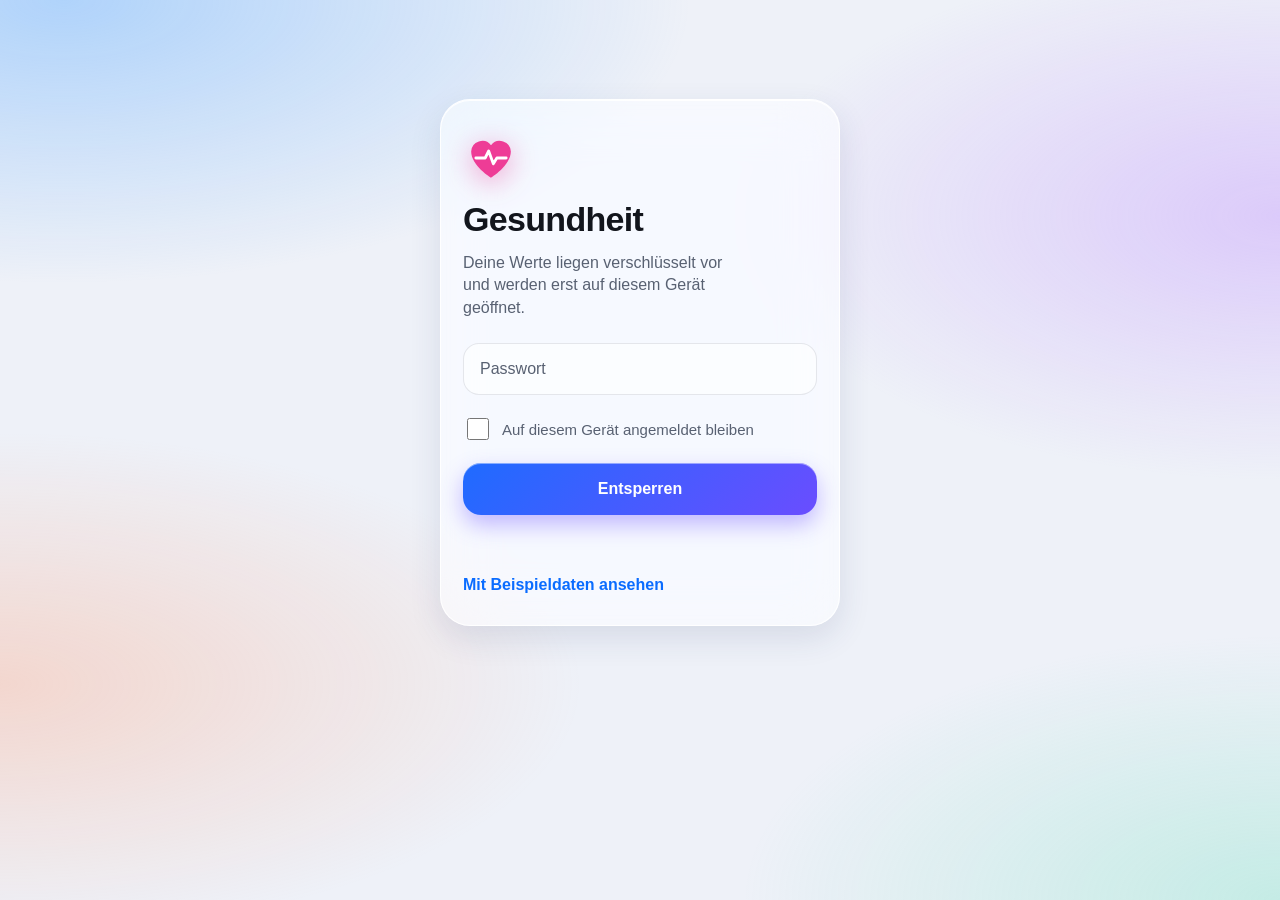
==== commit dd63a4f7: "Neue App 2.5 ersetzt die bisherige Version Die alte App bleibt in der Historie (Stand 70f430e) und l" ====
--- a/index.html
+++ b/index.html
@@ -1,10037 +1,51 @@
-<!doctype html><html lang="de"><!-- Build 8.9 boot --><script>(function(){try{var k=localStorage.getItem('gesundheit-theme')||'auto';if(k!=='light'&&k!=='dark'&&k!=='auto')k='auto';var dark=k==='dark'||(k==='auto'&&window.matchMedia&&window.matchMedia('(prefers-color-scheme: dark)').matches);var t=dark?'dark':'light';document.documentElement.setAttribute('data-gc-theme',t);document.documentElement.style.colorScheme=t;}catch(e){document.documentElement.setAttribute('data-gc-theme','light');}})();</script><!-- /Build 8.9 boot --><!-- Build 8.10 boot --><!-- /Build 8.10 boot --><!-- Build 8.11 boot --><!-- /Build 8.11 boot --><!-- Build 8.12 boot --><!-- /Build 8.12 boot --><meta charset="utf-8"><meta name="viewport" content="width=device-width,initial-scale=1,viewport-fit=cover"><meta name="color-scheme" content="light dark"><title>Gesundheit</title><meta name="theme-color" content="#f2f2f7"><meta name="apple-mobile-web-app-capable" content="yes"><meta name="apple-mobile-web-app-status-bar-style" content="default"><link rel="manifest" href="manifest.webmanifest"><link rel="apple-touch-icon" href="apple-touch-icon.png"><link rel="icon" href="icon-192.png"><meta http-equiv="Content-Security-Policy" content="default-src 'self'; script-src 'self' 'unsafe-inline'; style-src 'self' 'unsafe-inline'; img-src 'self' data: blob:; connect-src 'self'; object-src 'none'; base-uri 'self'; form-action 'none'; worker-src 'self'">
-<style>
-:root{--bg:#f2f2f7;--card:#fff;--text:#17171b;--muted:#686872;--line:#dddde4;--accent:#007aff}*{box-sizing:border-box}body{margin:0;background:var(--bg);color:var(--text);font:16px -apple-system,BlinkMacSystemFont,'Segoe UI',sans-serif}main{max-width:740px;margin:auto;padding:max(26px,env(safe-area-inset-top)) 20px max(32px,env(safe-area-inset-bottom))}h1{font-size:34px;letter-spacing:-1px;margin:8px 0}h2{font-size:22px;margin:28px 0 12px}p{line-height:1.5}.sub,small{color:var(--muted)}.eyebrow{text-transform:uppercase;letter-spacing:1.8px;font-size:11px;font-weight:700;color:var(--muted)}button{font:inherit;color:inherit;cursor:pointer;border:0}button:focus-visible{outline:3px solid var(--accent)}.cards{display:grid;gap:12px}.tile{border-radius:20px;padding:18px;background:var(--card);text-align:left;min-height:134px;position:relative;width:100%}.tile .label{color:var(--color);font-weight:650}.tile .date{float:right;color:var(--muted);font-size:12px}.value{font-size:32px;font-weight:700;letter-spacing:-.8px;margin-top:14px}.unit{font-size:15px;color:var(--muted);font-weight:400;letter-spacing:0}.spark{position:absolute;width:106px;height:42px;right:18px;bottom:18px}.tile .value{padding-right:110px}.panel{background:var(--card);border-radius:20px;padding:18px;margin-top:18px}.back{background:none;color:var(--accent);padding:12px 0;min-height:44px}.segments{display:flex;background:var(--line);border-radius:10px;padding:3px;margin-top:22px}.segments button{flex:1;background:transparent;min-height:44px;border-radius:8px}.segments button[aria-pressed=true]{background:var(--card);box-shadow:0 2px 5px #0002;font-weight:650}.nav{display:flex;align-items:center;justify-content:space-between;margin:12px 0}.nav button{background:var(--card);border-radius:12px;min-width:44px;min-height:44px;font-size:26px}.nav button:disabled{opacity:.3}.range{font-size:14px;font-weight:600;text-align:center}.chart{width:100%;height:220px;touch-action:pan-y;display:block}.selected{font-weight:650;min-height:48px}.stats{display:grid;grid-template-columns:1fr 1fr;gap:20px}.stat strong{display:block;font-size:23px;margin-top:5px}.stat small{font-size:12px}.row{padding:14px 0;border-bottom:1px solid var(--line);display:flex;justify-content:space-between;gap:12px}.row:last-child{border:0}.notice{font-size:12px;color:var(--muted);line-height:1.6}svg{overflow:visible}.hidden{display:none!important}details{margin-top:20px}summary{min-height:44px;cursor:pointer}@media(min-width:600px){.cards{grid-template-columns:1fr 1fr}.tile .value{font-size:28px}}@media(prefers-color-scheme:dark){:root{--bg:#000;--card:#1c1c1e;--text:#f5f5f7;--muted:#a4a4af;--line:#38383c;--accent:#64a7ff}}
-.toolbar{display:flex;justify-content:space-between;gap:10px;margin-bottom:18px}.toolbar button,.primary{min-height:48px;border-radius:14px;padding:12px 16px;background:var(--card);color:var(--accent)}.primary{background:var(--accent);color:white;width:100%;font-weight:650}.lock{max-width:410px;margin:12vh auto 0}.lock-icon{font-size:40px;color:#e34364}.field{display:block;width:100%;font:inherit;border:1px solid var(--line);border-radius:12px;padding:15px;background:var(--card);color:var(--text);margin:8px 0 16px}.remember{display:flex;gap:10px;align-items:center;min-height:48px;margin:12px 0}.remember input{width:22px;height:22px;accent-color:var(--accent)}#authError{color:#d43550;min-height:26px}.activity{padding:16px 0;border-bottom:1px solid var(--line)}.activity h3{margin:4px 0 10px;font-size:18px}.activity p{margin:4px 0;font-size:14px;color:var(--muted)}#statusLine{font-size:12px;color:var(--muted);min-height:22px}.update-banner{padding:14px;background:var(--card);border-radius:14px;margin-top:12px}.row small{display:block;font-size:11px}.row strong{white-space:nowrap}#settings button{margin-bottom:12px}#trainingRows .row{align-items:center}:root{--bg:#edf1f8;--card:rgba(255,255,255,.88);--text:#151b28;--muted:#4d586b;--line:rgba(35,48,75,.16);--accent:#075eb9;--body-color:#07658e;--activity-color:#a34405;--sleep-color:#6541a5;--heart-color:#b1274b;--safe-bottom:env(safe-area-inset-bottom,0px);--glass:rgba(255,255,255,.88);--edge:rgba(255,255,255,.86);--shine:rgba(255,255,255,.38);--shadow:0 8px 26px rgba(39,57,97,.08)}
-body{background-color:var(--bg);background-image:radial-gradient(ellipse at 4% 4%,rgba(86,191,241,.23),transparent 49%),radial-gradient(ellipse at 98% 32%,rgba(201,161,246,.22),transparent 44%),radial-gradient(ellipse at 4% 91%,rgba(248,164,122,.19),transparent 47%);background-attachment:fixed}
-main{padding-bottom:calc(124px + var(--safe-bottom));position:relative}
-.tile,.panel,.segments,.nav button,.lock,.toolbar{background-color:var(--glass);background-image:linear-gradient(150deg,var(--shine),transparent 46%,rgba(255,255,255,.03));border:1px solid var(--edge);box-shadow:var(--shadow),inset 0 1px 0 rgba(255,255,255,.7);-webkit-backdrop-filter:blur(18px) saturate(155%);backdrop-filter:blur(18px) saturate(155%)}
-.tile{border-radius:24px}.panel{border-radius:24px}.tile .value{color:var(--text)}
-.toolbar{position:fixed;z-index:20;bottom:calc(12px + var(--safe-bottom));left:50%;transform:translateX(-50%);width:calc(100% - 32px);max-width:550px;border-radius:38px;padding:6px;gap:2px;display:grid;grid-template-columns:1.3fr 1fr 1fr;margin:0}
-.toolbar button{min-width:0;min-height:58px;padding:7px 3px;display:flex;flex-direction:column;align-items:center;justify-content:center;gap:3px;border-radius:30px;background:transparent;color:var(--muted);font-size:11px;font-weight:600;white-space:nowrap}
-.toolbar svg{width:21px;height:21px;fill:none;stroke:currentColor;stroke-width:1.8;stroke-linecap:round;stroke-linejoin:round}
-.toolbar button[aria-selected=true]{background:rgba(90,146,219,.13);box-shadow:inset 0 1px 0 rgba(255,255,255,.65);color:var(--accent)}
-.segments{border-radius:17px;padding:4px;gap:3px}.segments button{border-radius:12px;min-height:44px}.segments button[aria-pressed=true]{background:rgba(255,255,255,.9);box-shadow:0 2px 7px #23324b17,inset 0 1px 0 white}.nav button{border-radius:50%;min-width:46px;min-height:46px}.nav button:disabled{opacity:.48}
-.lock{margin:9vh auto 0;padding:24px;border-radius:30px}.lock h1{font-size:32px}.field{background:rgba(255,255,255,.68);border-color:var(--line);min-height:50px}.primary{border:1px solid rgba(255,255,255,.5);background:linear-gradient(145deg,#176cc1,#0758a7);box-shadow:inset 0 1px 0 #ffffff70,0 4px 12px #2249771c;color:#fff;border-radius:16px}.lock-icon{color:var(--heart-color)}
-.row,.activity{background:transparent;-webkit-backdrop-filter:none;backdrop-filter:none}.activity p,.notice,.sub,small{color:var(--muted)}#authError{color:#a7193d}.back{font-weight:550}.toolbar button:active,.tile:active{filter:brightness(.98)}
-@media(prefers-color-scheme:dark){:root{--bg:#0c1220;--card:rgba(23,31,47,.91);--glass:rgba(23,31,47,.91);--text:#f5f7ff;--muted:#bfc9dc;--line:rgba(204,219,255,.18);--accent:#91c8ff;--body-color:#75d4ff;--activity-color:#ffb366;--sleep-color:#c5a3ff;--heart-color:#ff93ad;--edge:rgba(206,224,255,.19);--shine:rgba(201,219,255,.07);--shadow:0 10px 30px rgba(0,0,0,.21)}body{background-image:radial-gradient(ellipse at 4% 4%,rgba(24,126,167,.22),transparent 49%),radial-gradient(ellipse at 98% 32%,rgba(118,63,158,.20),transparent 44%),radial-gradient(ellipse at 4% 91%,rgba(165,73,48,.14),transparent 47%)}.tile,.panel,.segments,.nav button,.lock,.toolbar{box-shadow:var(--shadow),inset 0 1px 0 rgba(228,238,255,.10)}.toolbar button[aria-selected=true]{background:rgba(135,192,255,.16);box-shadow:inset 0 1px 0 rgba(228,238,255,.14)}.segments button[aria-pressed=true]{background:rgba(107,131,172,.35);box-shadow:0 2px 8px #0003,inset 0 1px 0 #d7e7ff25}.field{background:rgba(14,23,39,.65)}#authError{color:#ffa1b7}.primary{background:linear-gradient(145deg,#226db8,#15528e);border-color:rgba(201,224,255,.23);box-shadow:inset 0 1px 0 #ffffff30,0 4px 12px #0002}}
-/* Kein verschachteltes Blur: nur eigenständige große Flächen, niemals Listenzeilen oder Glas-Kinder. */
-@supports not ((backdrop-filter: blur(1px)) or (-webkit-backdrop-filter: blur(1px))){:root{--glass:rgba(255,255,255,.98);--card:rgba(255,255,255,.98)}.tile,.panel,.segments,.nav button,.lock,.toolbar{-webkit-backdrop-filter:none;backdrop-filter:none;background-image:linear-gradient(150deg,rgba(255,255,255,.10),transparent 55%)}@media(prefers-color-scheme:dark){:root{--glass:rgba(23,31,47,.98);--card:rgba(23,31,47,.98)}}}
-@media(prefers-reduced-motion:reduce){*,*::before,*::after{animation:none!important;transition:none!important;scroll-behavior:auto!important}}
-.sectionHeading{display:flex;align-items:center;justify-content:space-between;gap:8px}.sectionHeading h2{margin:24px 0 12px}.textButton,.softButton{background:rgba(122,155,201,.12);color:var(--accent);border:1px solid var(--line);border-radius:14px;min-height:44px;padding:9px 12px;font-size:14px;font-weight:600}.sectionHeading .textButton{margin-top:12px}#highlights{margin-top:8px;padding:4px 16px}.highlight{display:block;width:100%;text-align:left;background:transparent;padding:15px 2px;line-height:1.45;font-size:15px;border-bottom:1px solid var(--line)}.highlight:last-child{border:0}.highlight:after{content:' ›';color:var(--accent)}.favoriteChoice{display:flex;align-items:center;gap:12px;min-height:48px;border-bottom:1px solid var(--line);font-size:15px}.favoriteChoice input{width:22px;height:22px;accent-color:var(--accent)}.categoryGroup{margin-top:24px}.categoryGroup>summary{font-size:22px;font-weight:700;min-height:44px;list-style-position:inside}.categoryGroup>.cards{margin-top:8px}.categoryGroup>.cards:empty{display:none}.detailControls{display:flex;gap:10px;margin:12px 0}.detailControls button{flex:1}.goalEditor{padding:6px 16px;margin-top:8px}.goalEditor>summary{font-size:14px;min-height:38px;padding:9px 0;font-weight:600}.goalEditor form{padding:8px 0 12px}.goalEditor select,.compareSelectors select{width:100%;font:inherit;min-height:46px;border:1px solid var(--line);border-radius:12px;background:var(--card);color:var(--text);padding:8px}.goalEditor .primary{margin:10px 0}.goalProgress{margin-top:14px;padding-right:0}.goalCaption{font-size:11px;color:var(--muted);margin-bottom:6px}.goalTrack{height:5px;background:var(--line);border-radius:9px;overflow:hidden}.goalTrack span{height:100%;display:block;background:var(--accent);border-radius:9px}.tile.hasGoal .spark{bottom:52px}.compareSelectors{display:grid;gap:12px;padding:16px}.compareSelectors label{font-size:13px;color:var(--muted)}.compareSelectors select{margin-top:6px;font-size:14px}#correlation{font-size:23px;font-weight:700}#compareList .row{font-size:13px}#compareList strong{white-space:normal}#compareView h1{font-size:30px}#goalMessage{font-size:13px;min-height:18px}#compareCount,#compareLegend{font-size:12px}
-.pinScreen{margin-top:3vh}.pinScreen h1{font-size:30px}.pinScreen .sub{font-size:14px;margin:10px 0 14px}.pinInput{width:100%;text-align:center;font-size:26px;letter-spacing:10px;height:48px;background:rgba(129,158,201,.10);color:var(--text);border:1px solid var(--line);border-radius:16px;outline-offset:3px;margin-bottom:12px}.pinPad{display:grid;grid-template-columns:repeat(3,1fr);gap:8px}.pinKey{min-height:52px;font-size:23px;border-radius:18px;background:linear-gradient(145deg,rgba(255,255,255,.5),rgba(170,193,225,.15));border:1px solid var(--edge);box-shadow:inset 0 1px 0 #ffffff80,0 3px 8px #213c6410;color:var(--text)}.pinKey:active{background:rgba(99,162,240,.25)}.pinScreen .primary{margin-top:12px}.pinScreen .textButton{width:100%;margin-top:8px}#pinError{min-height:36px;font-size:13px;line-height:1.4;color:var(--heart-color);margin:10px 0}.pinHint{font-size:11px;line-height:1.4;color:var(--muted)}@media(prefers-color-scheme:dark){.pinKey{background:linear-gradient(145deg,rgba(195,216,255,.10),rgba(101,135,186,.08));box-shadow:inset 0 1px 0 #dcecff18,0 3px 8px #0002}}
-.s-run{--sport:#c2410c}.s-bike{--sport:#0b62bb}.s-row{--sport:#0f766e}.s-hike{--sport:#3f7d20}.s-strength{--sport:#7438c4}.s-other{--sport:#a34405}@media(prefers-color-scheme:dark){.s-run{--sport:#ff9466}.s-bike{--sport:#6cb6ff}.s-row{--sport:#4fd1c5}.s-hike{--sport:#8bd36b}.s-strength{--sport:#c4a1ff}.s-other{--sport:#ffb366}}.pageDots{display:flex;justify-content:center;gap:6px;margin:12px 0 0}.pageDots span{width:7px;height:7px;border-radius:4px;background:var(--line);transition:width .25s,background .25s}.pageDots span.on{width:20px;background:var(--accent)}.pager{overflow:hidden;margin:0 -20px}.pages{display:flex;width:200%;transition:transform .34s cubic-bezier(.22,.8,.24,1)}.page{flex:0 0 50%;box-sizing:border-box;padding:0 20px 6px;min-width:0}.page.collapsed{height:0;overflow:hidden;visibility:hidden}.monthHead{display:flex;align-items:baseline;justify-content:space-between;gap:10px;margin:26px 4px 10px}.monthHead h2{margin:0;font-size:20px}.monthHead span{font-size:13px;color:var(--muted);white-space:nowrap}.actGroup{display:grid;gap:10px}.actCard{display:flex;align-items:center;gap:13px;width:100%;text-align:left;padding:13px 12px 13px 13px;border-radius:22px;color:var(--text);background-color:var(--glass,var(--card));border:1px solid var(--edge,var(--line));box-shadow:var(--shadow);transition:transform .15s}.actCard:active{transform:scale(.985)}.actCard:focus-visible{outline:3px solid var(--accent);outline-offset:2px}.actIcon{flex:0 0 46px;height:46px;border-radius:15px;display:grid;place-items:center;background:color-mix(in srgb,var(--sport) 15%,transparent);color:var(--sport)}.actIcon svg{width:24px;height:24px;fill:none;stroke:currentColor;stroke-width:1.9;stroke-linecap:round;stroke-linejoin:round}.actIcon.big{flex-basis:62px;height:62px;border-radius:20px}.actIcon.big svg{width:31px;height:31px}.actMain{flex:1;min-width:0;display:grid;gap:7px}.actTop{display:flex;justify-content:space-between;gap:8px;align-items:baseline}.actTop strong{font-size:16.5px;white-space:nowrap;overflow:hidden;text-overflow:ellipsis}.actTop small{white-space:nowrap;font-size:12px}.actChips{display:flex;flex-wrap:wrap;gap:6px}.chip{font-size:12.5px;font-weight:600;padding:4px 9px;border-radius:999px;background:rgba(122,155,201,.14);color:var(--text);font-variant-numeric:tabular-nums}.chip.te{color:var(--sport);background:color-mix(in srgb,var(--sport) 13%,transparent)}.chev{color:var(--muted);font-size:26px;line-height:1;padding-left:2px}.actHero{display:flex;gap:16px;align-items:center;margin:4px 0 2px}.actHero h1{margin:3px 0 7px;font-size:30px;line-height:1.1}.pill{display:inline-block;font-size:12.5px;font-weight:700;padding:4px 11px;border-radius:999px;color:var(--sport);background:color-mix(in srgb,var(--sport) 14%,transparent)}.heroGrid{display:grid;grid-template-columns:1fr 1fr;gap:10px;margin-top:18px}.heroCell{padding:14px 16px;border-radius:20px;background-color:var(--glass,var(--card));border:1px solid var(--edge,var(--line));box-shadow:var(--shadow)}.heroCell small{display:block;font-size:12px}.heroCell strong{display:block;font-size:25px;margin-top:4px;font-variant-numeric:tabular-nums;letter-spacing:-.3px}.u{font-size:.62em;font-weight:500;color:var(--muted);letter-spacing:0}.actSection h3{margin:0 0 14px;font-size:17px}.actSection .sectionNote{font-size:12.5px;color:var(--muted);margin:12px 0 0}.metricGrid{display:grid;grid-template-columns:1fr 1fr;gap:14px 16px}.metricCell small{display:block;font-size:12px;margin-bottom:2px}.metricCell strong{font-size:19px;font-variant-numeric:tabular-nums}.zoneBar{display:flex;height:14px;border-radius:7px;overflow:hidden;gap:2px;margin:2px 0 12px}.zoneBar span{display:block;height:100%}.zoneRow{display:grid;grid-template-columns:10px 54px 1fr 66px 40px;gap:8px;align-items:center;padding:5px 0;font-size:14px}.zoneDot{width:10px;height:10px;border-radius:50%}.zoneTrack{height:6px;border-radius:3px;background:var(--line);overflow:hidden}.zoneTrack span{display:block;height:100%;border-radius:3px}.zoneRow small{text-align:right;font-size:12px}.zoneRow strong{font-variant-numeric:tabular-nums;font-size:14px;text-align:right}.teRow{display:grid;grid-template-columns:84px 1fr 30px;gap:10px;align-items:center;margin:4px 0 8px;font-size:14px}.teTrack{height:8px;border-radius:4px;background:var(--line);overflow:hidden}.teTrack span{display:block;height:100%;border-radius:4px;background:var(--sport)}.teRow strong{text-align:right;font-variant-numeric:tabular-nums}.teScale{font-size:12.5px;color:var(--muted);margin:0 0 14px}.actNav{display:flex;gap:10px;margin-top:18px}.actNav button{flex:1}.actNav button:disabled{opacity:.35}.trainHero{--st:#8a94a6}.trainHero small{font-size:12.5px}.trainHero strong{display:flex;align-items:center;gap:10px;font-size:30px;color:var(--st);margin:6px 0 4px;letter-spacing:-.5px}.trainHero strong:before{content:"";width:14px;height:14px;border-radius:50%;background:var(--st);box-shadow:0 0 0 5px color-mix(in srgb,var(--st) 20%,transparent)}.trainHero p{margin:8px 0 0;font-size:14.5px}.loadGrid{display:grid;grid-template-columns:1fr 1fr 1fr;gap:10px}.loadGrid .metricCell strong{font-size:22px}.acwrTrack{position:relative;height:10px;border-radius:5px;background:var(--line);margin:16px 0 6px}.acwrTrack .ok{position:absolute;left:40%;width:25%;top:0;bottom:0;background:rgba(47,191,113,.45);border-radius:5px}.acwrTrack .mark{position:absolute;top:-4px;width:4px;height:18px;border-radius:2px;background:var(--text);transform:translateX(-2px)}.acwrScale{display:flex;justify-content:space-between;font-size:11.5px;color:var(--muted)}.statusPill{--st:#8a94a6;font-size:12.5px;font-weight:700;padding:4px 10px;border-radius:999px;color:var(--st);background:color-mix(in srgb,var(--st) 15%,transparent);white-space:nowrap}.st-up{--st:#14804a}.st-peak{--st:#7c3aed}.st-keep{--st:#1f6fd6}.st-rec{--st:#0b8580}.st-unprod{--st:#b45309}.st-over{--st:#d22d3b}.st-down{--st:#68748a}@media(prefers-color-scheme:dark){.st-up{--st:#5fdc93}.st-peak{--st:#c4a1ff}.st-keep{--st:#7fb8ff}.st-rec{--st:#4fd1c5}.st-unprod{--st:#ffb366}.st-over{--st:#ff8a93}.st-down{--st:#aab4c6}}.toggleRow{display:flex;justify-content:space-between;align-items:center;gap:14px}.toggleRow small{display:block;font-size:12.5px;margin-top:3px}.switch{flex:0 0 52px;height:32px;min-height:32px;border-radius:16px;background:rgba(120,130,150,.35);position:relative;padding:0;transition:background .2s}.switch span{position:absolute;top:3px;left:3px;width:26px;height:26px;border-radius:50%;background:#fff;box-shadow:0 2px 5px #0003;transition:transform .2s}.switch[aria-checked=true]{background:#34c759}.switch[aria-checked=true] span{transform:translateX(20px)}.switch:disabled{opacity:.5}.faceButton{display:flex;align-items:center;justify-content:center;gap:10px;width:100%;min-height:52px;margin-top:12px;border-radius:16px;font-weight:650;color:var(--accent);background:rgba(122,155,201,.14);border:1px solid var(--edge,var(--line))}.faceButton svg{width:24px;height:24px;fill:none;stroke:currentColor;stroke-width:1.8;stroke-linecap:round;stroke-linejoin:round}#faceSetup{width:100%;margin-top:14px}#highlights.hlGrid{display:grid;grid-template-columns:1fr 1fr;gap:10px;margin-top:8px;padding:0}.hl{--c:var(--accent);display:flex;flex-direction:column;align-items:stretch;gap:0;min-width:0;text-align:left;padding:13px 13px 11px;border-radius:22px;color:var(--text);background-color:var(--glass,var(--card));background-image:linear-gradient(160deg,color-mix(in srgb,var(--c) 9%,transparent),transparent 55%);border:1px solid var(--edge,var(--line));box-shadow:var(--shadow);transition:transform .15s}.hl:active{transform:scale(.98)}.hl:focus-visible{outline:3px solid var(--accent);outline-offset:2px}.hl.wide{grid-column:1/-1}.hlHead{display:flex;align-items:center;gap:8px;min-width:0}.hlIcon{flex:0 0 30px;height:30px;border-radius:10px;display:grid;place-items:center;color:var(--c);background:color-mix(in srgb,var(--c) 15%,transparent)}.hlIcon svg{width:18px;height:18px;fill:none;stroke:currentColor;stroke-width:2;stroke-linecap:round;stroke-linejoin:round}.hlName{font-size:14px;font-weight:650;color:var(--c);white-space:nowrap;overflow:hidden;text-overflow:ellipsis;flex:1}.hlChev{color:var(--muted);font-size:20px;line-height:1}.hlDelta{margin-top:10px;font-size:27px;font-weight:700;letter-spacing:-.6px;line-height:1.05;font-variant-numeric:tabular-nums;white-space:nowrap}.hlDelta .u{font-size:13px;font-weight:550;letter-spacing:0;color:var(--muted);margin-left:2px}.hlNow{font-size:12px;color:var(--muted);margin-top:3px;white-space:nowrap;overflow:hidden;text-overflow:ellipsis}.hlSpark{display:block;width:100%;height:30px;margin:8px 0 8px}.hlFoot{display:flex;align-items:center;justify-content:space-between;gap:6px;flex-wrap:wrap}.trend{--t:#5b6577;display:inline-flex;align-items:center;gap:3px;font-size:12px;font-weight:700;padding:3px 8px;border-radius:999px;color:var(--t);background:color-mix(in srgb,var(--t) 14%,transparent);white-space:nowrap}.trend.good{--t:#13794a}.trend.bad{--t:#c03221}.hlSpan{font-size:11.5px;color:var(--muted);white-space:nowrap}.hlQuality{font-size:10.5px;color:var(--muted);opacity:.85;margin-top:5px}.hlEmpty{grid-column:1/-1}@media(prefers-color-scheme:dark){.trend{--t:#aab4c6}.trend.good{--t:#5fdc93}.trend.bad{--t:#ff8f80}}#todayCard{margin-top:20px;background-image:linear-gradient(130deg,color-mix(in srgb,var(--accent) 13%,transparent),transparent 70%)}#todayCard h2{margin:10px 0 18px;font-size:25px;letter-spacing:-.5px}.todayGrid{display:grid;grid-template-columns:1fr 1fr;gap:10px}.todayMetric{text-align:left;background:rgba(122,155,201,.09);padding:13px 11px;border-radius:16px;min-width:0}.todayMetric small,.todayMetric strong,.todayMetric span{display:block}.todayMetric strong{font-size:21px;margin:6px 0;line-height:1.25}.todayMetric span{font-size:11.5px;color:var(--muted);line-height:1.45}.reviewRow{display:flex;justify-content:space-between;align-items:center;gap:12px;padding:13px 0;border-bottom:1px solid var(--line);font-size:14px}.reviewRow>div:last-child{text-align:right}.reviewRow small{display:block;font-size:11px;margin-top:4px}.panel>h2:first-child{margin-top:0}#goalRings{display:grid;grid-template-columns:repeat(3,minmax(0,1fr));gap:8px}.ringItem{background:transparent;padding:0;min-width:0;text-align:center}.ring{display:grid;place-items:center;width:84px;height:84px;margin:8px auto 12px;border-radius:50%;background:conic-gradient(var(--ring-color) var(--progress),var(--line) 0)}.ring>span{display:grid;place-items:center;border-radius:50%;width:65px;height:65px;background:var(--bg);font-weight:750;font-size:18px}.ringItem strong{display:block;font-size:12px;min-height:30px}.ringItem small{display:block;font-size:11px;line-height:1.6}.bodyGrid{display:grid;grid-template-columns:1fr 1fr;gap:10px}.bodyCard{display:grid;gap:6px;min-width:0;text-align:left;padding:15px;border-radius:19px;background:rgba(122,155,201,.1)}.bodyCard strong{font-size:23px;color:var(--body-color)}.bodyCard span,.bodyCard small{font-size:11px;color:var(--muted);line-height:1.45}.bestRow{display:flex;justify-content:space-between;gap:10px;width:100%;text-align:left;background:transparent;border-bottom:1px solid var(--line);padding:13px 0;font-size:13px}.bestRow small{display:block;margin-top:4px}.bestRow>strong{white-space:nowrap;color:var(--accent);align-self:center}.filterLabel{display:block;margin-top:20px;font-size:14px}#activityFilter{margin-top:8px}#shortcutURL{display:block;overflow-wrap:anywhere;font-size:13px;padding:12px;background:var(--line);border-radius:12px}.ringFormGrid{display:grid;gap:10px}.ringFormGrid label{font-size:13px}.ringFormGrid input{margin:5px 0 0}#smoothToggle{margin-top:12px}#ringMessage{font-size:12px}#personalBests{max-height:340px;overflow-y:auto}#bodySection{margin-top:24px}@media(max-width:360px){.ring{width:74px;height:74px}.ring>span{width:57px;height:57px;font-size:16px}.panel{padding:14px}.todayMetric strong{font-size:18px}} 
-:root{--activity-color:#19733d;--heart-color:#b62c45;--sleep-color:#6940b4;--body-color:#0865a1}.toolbar{grid-template-columns:repeat(5,minmax(0,1fr));max-width:620px;width:calc(100% - 20px);padding:5px}.toolbar button{font-size:10px;min-height:58px;padding:7px 1px;gap:4px}.toolbar svg{width:22px;height:22px}.toolbar button[aria-selected=true]{color:var(--accent)}#overview>h1{font-size:38px}.todayMetric strong{font-size:28px;letter-spacing:-.8px}#todayCard .todayMetric>span{display:none}.todayMetric .todayValue{display:block;font-size:28px;font-weight:750;line-height:1.2;color:var(--text)}.todayMetric .todayUnit{display:block;font-size:12px;font-weight:500;color:var(--muted);margin-top:4px}.todayMetric small{font-size:12px}.todayMetric{padding:15px 12px}.todayMetric strong{overflow-wrap:anywhere}#homeCards>.panel{margin-top:15px}#homeFavorites .sectionHeading h2{margin-top:0}#homeHighlights #highlights{gap:9px}#homeHighlights{padding:16px}.sectionHeading .localBadge{max-width:112px;text-align:right}.localBadge{font-size:10px;line-height:1.5;letter-spacing:.1px;color:var(--muted);font-weight:600}.recoveryHero{display:flex;align-items:center;gap:16px;margin:18px 0}.scoreNumber{font-size:78px;line-height:1;letter-spacing:-4px;color:var(--sleep-color);white-space:nowrap}.scoreNumber span{font-size:17px;letter-spacing:0;color:var(--muted)}.recoveryHero>div{min-width:0}.recoveryHero>div>strong{font-size:20px;line-height:1.25;display:block}.recoveryHero p{font-size:12px;color:var(--muted);margin:8px 0}.streakGrid{display:grid;grid-template-columns:1fr 1fr;gap:10px}.streakCard{background:rgba(122,155,201,.08);border-radius:17px;padding:14px 10px;text-align:left;min-width:0}.streakCard strong{display:block;font-size:36px;color:var(--activity-color);margin:8px 0}.streakCard:nth-child(2) strong{color:var(--sleep-color)}.streakCard strong span{font-size:14px;font-weight:500}.streakCard small{font-size:11px;display:block}.bigMetric{font-size:58px;font-weight:750;letter-spacing:-2px;margin:14px 0}.bigMetric span{font-size:13px;display:block;font-weight:550;letter-spacing:0;color:var(--muted);margin-top:5px}.sleepTone{color:var(--sleep-color)}.activityTone{color:var(--activity-color)}.rhythmChart{width:100%;height:auto;margin:10px 0}.loadCompare{display:flex;flex-wrap:wrap;justify-content:space-between;font-size:13px;gap:8px;margin:16px 0}.loadCompare>div{width:100%;height:9px;border-radius:5px;background:var(--line);overflow:hidden}.loadCompare i{display:block;background:var(--activity-color);height:100%;border-radius:5px}.homeEditorRow{display:flex;align-items:center;justify-content:space-between;gap:8px;padding:9px 0;border-bottom:1px solid var(--line)}.homeEditorRow label{display:flex;align-items:center;gap:9px;font-size:14px;min-width:0}.homeEditorRow input{width:20px;height:20px;accent-color:var(--accent)}.homeEditorRow>div{display:flex;gap:6px}.homeEditorRow button{margin:0!important;padding:8px 13px}.homeEditorRow button:disabled{opacity:.3}.monthlyHero{display:grid;grid-template-columns:1fr 1fr;gap:10px;padding:14px 0}.monthlyHero>strong{font-size:29px;color:var(--activity-color)}.monthlyHero small{display:block;font-size:12px;color:var(--muted);font-weight:500;margin-top:5px}.monthlyMetric{display:grid;gap:6px;padding:16px 0;border-bottom:1px solid var(--line)}.monthlyMetric>span{font-size:13px;color:var(--muted)}.monthlyMetric>strong{font-size:27px}.monthlyMetric small{font-size:11px;line-height:1.6;color:var(--muted);font-weight:400}#reportPreview img{display:block;width:100%;height:auto;border-radius:18px;margin-top:16px}.reportActions{display:flex;gap:8px;margin-top:12px}.reportActions button{flex:1;font-size:12px}.reportActions button:disabled{opacity:.4}.ring{background:transparent!important;position:relative;width:90px;height:90px;display:grid;place-items:center}.ring>svg{position:absolute;inset:0;width:100%;height:100%;transform:rotate(-90deg)}.ring>span{background:transparent;width:auto;height:auto;font-size:21px}.ring circle{fill:none;stroke-width:8}.ringTrack{stroke:var(--line)}.ringProgress{stroke:var(--ring-color);stroke-linecap:round;stroke-dasharray:100;stroke-dashoffset:var(--offset);animation:ringFill .9s ease-out both}@keyframes ringFill{from{stroke-dashoffset:100}to{stroke-dashoffset:var(--offset)}}.viewEnter{animation:viewSlide .22s ease-out both}@keyframes viewSlide{from{opacity:.4;transform:translateY(9px)}to{opacity:1;transform:translateY(0)}}#bodyCards strong{font-size:28px}#homeCards details>summary,#sleepRhythmPanel details>summary,#loadTrendPanel details>summary{font-size:13px;color:var(--accent)}#customizeHome{margin-bottom:4px}#homeCards .panel h2{font-size:22px;margin:0 0 12px}#homeCards .sectionHeading{margin-bottom:10px}.reviewRow small{white-space:normal}#computedTrainingLoad>h3{font-size:20px;margin:0 0 14px}.s-run,.s-bike,.s-row,.s-hike,.s-strength,.s-other{--sport:var(--activity-color)}@media(prefers-color-scheme:dark){:root{--bg:#05070d;--card:rgba(13,19,30,.97);--glass:rgba(13,19,30,.97);--text:#f3f6ff;--muted:#b2c0d5;--line:rgba(174,198,230,.17);--activity-color:#72dfa2;--sleep-color:#c39bff;--heart-color:#ff7d98;--body-color:#72c7ff;--edge:rgba(165,193,234,.15);--shine:rgba(128,163,216,.04)}body{background-image:radial-gradient(ellipse at 0 5%,rgba(75,42,132,.13),transparent 40%),radial-gradient(ellipse at 100% 80%,rgba(19,83,104,.09),transparent 40%)}.ringProgress{filter:drop-shadow(0 0 5px var(--ring-color))}#chart path,#chart rect,.rhythmChart line[stroke="var(--sleep-color)"]{filter:drop-shadow(0 0 2px currentColor)}.scoreNumber{text-shadow:0 0 28px #9c65ff24}.panel{box-shadow:0 8px 28px #0005,inset 0 1px 0 #cce1ff08}.toolbar{background-color:rgba(13,19,30,.96)}.toolbar button[aria-selected=true]{background:rgba(126,171,239,.16)}.field{background:rgba(5,10,18,.8)}}@media(prefers-reduced-motion:reduce){.ringProgress,.viewEnter{animation:none!important;transition:none!important}}@media(max-width:360px){.toolbar button{font-size:9px}.toolbar svg{width:20px;height:20px}.ring{width:75px;height:75px}.scoreNumber{font-size:65px}.todayMetric strong{font-size:24px}.recoveryHero{gap:12px}.recoveryHero>div>strong{font-size:17px}.monthlyHero>strong{font-size:25px}}
-.trendNav{display:flex;flex-wrap:wrap;gap:8px;margin:18px 0}.trendNav button{font-size:12px;padding:8px 12px}#trendsView>.panel{scroll-margin-top:18px}/* Ein gemeinsames Bedienelement statt kleiner blauer Dreieckslinks. */
-summary::-webkit-details-marker{display:none}summary::marker{content:''}summary{list-style:none}
-#app details>summary.glassDisclosureButton{--button-tint:var(--disclosure-accent,var(--accent));display:inline-flex;align-items:center;justify-content:flex-start;gap:9px;max-width:100%;min-height:44px;padding:10px 13px;margin:0;border-radius:18px;border:1px solid color-mix(in srgb,var(--button-tint) 19%,var(--edge));background-color:color-mix(in srgb,var(--button-tint) 6%,var(--glass));background-image:linear-gradient(145deg,rgba(255,255,255,.57),rgba(255,255,255,.04) 65%);box-shadow:0 3px 10px rgba(31,57,88,.06),inset 0 1px 0 rgba(255,255,255,.85);-webkit-backdrop-filter:blur(13px) saturate(160%);backdrop-filter:blur(13px) saturate(160%);font-size:13px;font-weight:650;line-height:1.35;letter-spacing:0;color:var(--button-tint);cursor:pointer;user-select:none;-webkit-tap-highlight-color:transparent;transition:background-color .18s,box-shadow .18s,transform .12s}
-.glassLabel{flex:1;min-width:0;text-align:left}.glassIcon{width:19px;height:19px;flex:0 0 19px}.glassChevron{width:15px;height:15px;flex:0 0 15px;fill:none;stroke:currentColor;stroke-width:1.8;stroke-linecap:round;stroke-linejoin:round;margin-left:2px;transition:transform .2s ease}.glassDisclosureButton[aria-expanded=true] .glassChevron{transform:rotate(180deg)}
-#app details>summary.glassDisclosureButton[aria-expanded=true]{background-color:color-mix(in srgb,var(--button-tint) 11%,var(--glass));box-shadow:0 3px 10px rgba(31,57,88,.06),inset 0 1px 0 rgba(255,255,255,.8)}
-#app details>summary.glassDisclosureButton:active,.glassAction:active{transform:scale(.985);filter:brightness(.97)}#app details>summary.glassDisclosureButton:focus-visible,.glassAction:focus-visible{outline:3px solid var(--disclosure-accent,var(--action-accent,var(--accent)));outline-offset:3px}
-.glassDisclosureContent{margin-top:8px;min-width:0}.glassDisclosurePanel{padding:14px;border:1px solid color-mix(in srgb,var(--disclosure-accent,var(--accent)) 13%,var(--edge));border-radius:19px;background-color:color-mix(in srgb,var(--disclosure-accent,var(--accent)) 3%,var(--glass));background-image:linear-gradient(150deg,rgba(255,255,255,.3),transparent 65%);box-shadow:0 5px 16px rgba(31,57,88,.05),inset 0 1px 0 rgba(255,255,255,.65);min-width:0}.glassDisclosurePanel>p:first-child{margin-top:0}.glassDisclosurePanel>p:last-child{margin-bottom:0}.glassDisclosurePanel .notice{font-size:12px;line-height:1.6}.glassDisclosurePanel form{padding:0}.glassDisclosurePanel .row{font-size:13px}.glassDisclosurePanel .row strong{white-space:normal;text-align:right}.glassDisclosurePanel .reviewRow{font-size:12px}.glassDisclosurePanel .reviewRow>span{min-width:0}.glassDisclosurePanel .reviewRow>span:last-child{text-align:right}
-#app .categoryGroup>summary.glassDisclosureButton{display:flex;width:100%;font-size:17px;min-height:49px;padding:12px 14px;border-radius:19px}.categoryGroup>.glassDisclosureContent>.glassDisclosurePanel{padding:10px;background-color:color-mix(in srgb,var(--disclosure-accent) 2%,var(--glass))}.categoryGroup .glassDisclosurePanel>.cards{margin-top:0}.categoryGroup .glassDisclosurePanel>.cards:empty{display:none}
-#goalEditor.glassDisclosure,#activitiesPage>details.glassDisclosure{padding:0;border:0;background:none;box-shadow:none;-webkit-backdrop-filter:none;backdrop-filter:none}#app #goalEditor>summary.glassDisclosureButton{min-height:44px;padding:10px 13px}
-.glassAction{display:inline-flex;align-items:center;justify-content:center;gap:7px;max-width:100%;min-height:44px;--button-tint:var(--action-accent,var(--accent));color:var(--button-tint);border-color:color-mix(in srgb,var(--button-tint) 18%,var(--edge));background-color:color-mix(in srgb,var(--button-tint) 6%,var(--glass));background-image:linear-gradient(145deg,rgba(255,255,255,.5),rgba(255,255,255,.03) 65%);box-shadow:0 3px 10px rgba(31,57,88,.05),inset 0 1px 0 rgba(255,255,255,.8);-webkit-backdrop-filter:blur(13px) saturate(160%);backdrop-filter:blur(13px) saturate(160%);transition:transform .12s,background-color .18s}.glassActionIcon{width:17px;height:17px;flex:0 0 17px}.homeEditorRow button.glassAction{padding:8px 13px}.detailControls .glassAction{font-size:13px;padding:9px 10px}.glassAction[aria-pressed=true]{background-color:color-mix(in srgb,var(--button-tint) 14%,var(--glass))}
-@media(prefers-color-scheme:dark){#app details>summary.glassDisclosureButton,.glassAction{background-image:linear-gradient(145deg,rgba(196,218,255,.09),rgba(196,218,255,.01) 65%);border-color:color-mix(in srgb,var(--button-tint) 23%,var(--edge));box-shadow:0 4px 14px #0004,inset 0 1px 0 #d4e6ff16}.glassDisclosurePanel{background-image:linear-gradient(150deg,rgba(196,218,255,.035),transparent 65%);box-shadow:0 5px 16px #0003,inset 0 1px 0 #d4e6ff0c}#app details>summary.glassDisclosureButton[aria-expanded=true]{box-shadow:0 4px 14px #0004,inset 0 1px 0 #d4e6ff16}}
-@supports not ((backdrop-filter:blur(1px)) or (-webkit-backdrop-filter:blur(1px))){#app details>summary.glassDisclosureButton,.glassAction{background-color:var(--glass)}}
-@media(prefers-reduced-motion:reduce){.glassChevron,#app details>summary.glassDisclosureButton,.glassAction{transition:none!important;animation:none!important}}
-.back.glassAction{padding:9px 12px;margin-bottom:10px;line-height:1.3;font-size:13px;min-height:44px;border-width:1px;border-style:solid;border-radius:15px}#morningPanel{background-image:linear-gradient(145deg,color-mix(in srgb,var(--sleep-color) 11%,transparent),transparent 75%)}.morningMetrics{display:grid;grid-template-columns:1fr 1fr;gap:12px;margin:18px 0}.morningMetrics small{font-size:12px;display:block}.morningMetrics strong{font-size:32px;display:block;margin-top:8px;letter-spacing:-1px;color:var(--sleep-color)}.morningMetrics strong span{font-size:14px;letter-spacing:0;color:var(--muted)}.planLevel{font-size:35px;display:block;color:var(--activity-color);margin:18px 0 10px}#dailyLogPanel button:disabled{opacity:.45}.growingGoals{border-top:1px solid var(--line);margin-top:20px;padding-top:14px}.growingGoals h3{font-size:16px;margin:0 0 10px}.growingSuggestion p{font-size:13px;line-height:1.5}.yearHeroes{display:grid;grid-template-columns:1fr 1fr;gap:12px;margin:20px 0}.yearHeroes strong{display:block;font-size:28px;color:var(--activity-color);margin-top:8px;letter-spacing:-.6px}.yearHeroes strong span{font-size:13px;letter-spacing:0}.yearHeroes small{font-size:11px}.badgeGrid{display:grid;gap:10px}.badge{display:grid;grid-template-columns:30px 1fr;gap:6px 12px;padding:14px;border-radius:18px;background:rgba(122,155,201,.08);color:var(--muted)}.badge .glassIcon{grid-row:1/4;width:26px;height:26px;margin-top:3px}.badge.earned .glassIcon,.badge.earned .badgeState{color:var(--activity-color)}.badge strong{font-size:14px;color:var(--text)}.badge small{font-size:11px;line-height:1.5}.badgeState{font-size:11px;font-weight:650}.weightForecastValue{font-size:37px;font-weight:750;color:var(--body-color);margin:16px 0}.deviceExample{border:1px dashed var(--accent);padding:10px;border-radius:12px;color:var(--accent);font-size:12px;margin-bottom:14px}#printReport{display:none}#notificationSettings .softButton{margin-bottom:12px}#morningPanel[hidden]{display:none!important}#autoLockMinutes,#pdfKind,#reviewYear{font:inherit;color:var(--text);background-color:var(--glass)}#yearPanel,#badgePanel,#pdfPanel{scroll-margin-top:18px}
-@media(max-width:360px){.morningMetrics strong{font-size:25px}.yearHeroes strong{font-size:24px}}
-@media print{@page{size:A4;margin:18mm}body{background:white!important;color:#111!important;font:11pt system-ui,sans-serif!important}body>*{display:none!important}body>#printReport[data-ready="true"]{display:block!important;background:white!important;color:#111!important;padding:0!important;box-shadow:none!important;border:0!important}#printReport header{border-bottom:2px solid #176a92;padding-bottom:12px;margin-bottom:22px}#printReport header>p{font-size:9pt;letter-spacing:2px;color:#345}#printReport h1{font-size:25pt;letter-spacing:-1px;margin:10px 0}#printReport h2{font-size:17pt;margin-top:22px}#printReport h3{font-size:13pt;color:#176a92}#printReport section{break-inside:avoid;border-bottom:1px solid #ddd;padding-bottom:10px;margin-bottom:12px}#printReport p{line-height:1.5}#printReport footer{font-size:9pt;color:#444;border-top:1px solid #bbb;margin-top:24px;padding-top:12px}*{animation:none!important;transition:none!important;backdrop-filter:none!important;-webkit-backdrop-filter:none!important;box-shadow:none!important}}
-/* Build 8.1: Native iOS date/month controls must shrink inside glass cards. */
-.field,.pinInput,.goalEditor select,.compareSelectors select{
- box-sizing:border-box;width:100%;max-width:100%;min-width:0;
-}
-.panel form,.panel label,.compareSelectors>*,.ringFormGrid>*{min-width:0;max-width:100%}
-input.field[type="date"],input.field[type="month"],input.field[type="time"],input.field[type="datetime-local"]{
- -webkit-appearance:none;appearance:none;display:block;
-}
-input.field::-webkit-date-and-time-value{min-width:0;text-align:left}
-input.field::-webkit-datetime-edit{min-width:0;padding:0}
-.field:focus-visible,.goalEditor select:focus-visible,.compareSelectors select:focus-visible{
- outline:3px solid var(--accent);outline-offset:2px;
-}
-/* Separate glass tiles: direction and magnitude, never a health judgement. */
-#insightRows{display:grid;gap:12px}
-.relationshipTile{--relation:var(--muted);display:grid;gap:12px;width:100%;min-width:0;max-width:100%;padding:16px;text-align:left;color:var(--text);border:1px solid var(--edge);border-radius:22px;background-color:var(--glass);background-image:linear-gradient(145deg,color-mix(in srgb,var(--relation) 9%,transparent),transparent 65%);box-shadow:inset 0 1px 0 var(--edge),0 4px 16px #213c640a;transition:transform .15s}
-.relationshipTile.strength-strong{--relation:#6940b4}.relationshipTile.strength-medium{--relation:#075eb9}.relationshipTile.strength-weak{--relation:#4d586b}
-.relationshipTile:active{transform:scale(.99)}.relationshipTile:focus-visible{outline:3px solid var(--accent);outline-offset:3px}
-.relationshipHeading{display:flex;align-items:center;gap:10px;min-width:0}.relationshipHeading strong{min-width:0;font-size:16px;line-height:1.35;flex:1;overflow-wrap:anywhere}
-.relationshipIcons{display:flex;align-items:center;gap:3px;flex-shrink:0;color:var(--sleep-color)}.relationshipIcons .glassIcon{width:22px;height:22px}.relationshipIcons>span{font-size:11px;color:var(--muted)}.relationshipIcons svg:last-child{color:var(--heart-color)}.relationshipTile[data-insight="steps"] .relationshipIcons svg:last-child{color:var(--activity-color)}
-.relationshipChevron{flex:0 0 16px;width:16px;height:20px;fill:none;stroke:var(--muted);stroke-width:1.8;stroke-linecap:round;stroke-linejoin:round}
-.relationshipPill{justify-self:start;max-width:100%;font-size:11px;font-weight:650;line-height:1.5;padding:4px 10px;border-radius:999px;color:var(--relation);background:color-mix(in srgb,var(--relation) 10%,transparent)}
-.relationshipSentence{font-size:14px;line-height:1.5;overflow-wrap:anywhere}.relationshipScale{display:block;padding:0 5px}.relationshipTrack{display:block;position:relative;height:8px;border-radius:99px;background:var(--line)}.relationshipFill{position:absolute;top:0;height:100%;background:var(--relation);border-radius:99px}.relationshipZero{position:absolute;left:50%;top:-3px;height:14px;width:1px;background:var(--muted)}.relationshipMarker{position:absolute;top:-3px;height:14px;width:5px;transform:translateX(-50%);border-radius:3px;background:var(--relation);border:1px solid var(--text)}.relationshipTicks{display:flex;justify-content:space-between;margin-top:7px;font-size:10px;color:var(--muted);font-variant-numeric:tabular-nums}.relationshipMeta{font-size:11px;color:var(--muted);font-variant-numeric:tabular-nums}
-#relationshipMethod{margin-top:14px}#relationshipMethod>summary{font-size:12px}
-@media(prefers-color-scheme:dark){.relationshipTile.strength-strong{--relation:#c5a3ff}.relationshipTile.strength-medium{--relation:#91c8ff}.relationshipTile.strength-weak{--relation:#bfc9dc}.relationshipTile{box-shadow:inset 0 1px 0 var(--edge),0 4px 16px #0002}}
-@media(max-width:360px){.relationshipTile{padding:13px;gap:10px}.relationshipHeading{gap:7px}.relationshipHeading strong{font-size:15px}.relationshipIcons{gap:1px}.relationshipIcons .glassIcon{width:18px;height:18px}}
-@media(prefers-reduced-motion:reduce){.relationshipTile{transition:none}.relationshipTile:active{transform:none}}
+<!doctype html>
+<html lang="de">
+<head>
+<meta charset="utf-8">
+<meta name="viewport" content="width=device-width,initial-scale=1,viewport-fit=cover">
+<meta name="color-scheme" content="light dark">
+<title>Gesundheit</title>
+<meta name="theme-color" content="#eef1f8" media="(prefers-color-scheme: light)">
+<meta name="theme-color" content="#070a14" media="(prefers-color-scheme: dark)">
+<meta name="apple-mobile-web-app-capable" content="yes">
+<meta name="mobile-web-app-capable" content="yes">
+<meta name="apple-mobile-web-app-status-bar-style" content="default">
+<meta name="apple-mobile-web-app-title" content="Gesundheit">
+<meta http-equiv="Content-Security-Policy" content="default-src 'self'; script-src 'self'; style-src 'self' 'unsafe-inline'; img-src 'self' data:; connect-src 'self'; object-src 'none'; base-uri 'self'; form-action 'none'; worker-src 'self'">
+<link rel="manifest" href="manifest.webmanifest">
+<link rel="apple-touch-icon" href="apple-touch-icon.png">
+<link rel="icon" href="icon-192.png">
+<link rel="stylesheet" href="app.css">
+</head>
+<body>
+<!--APP-->
+<section id="lock" class="lock" hidden>
+  <svg class="mark" viewBox="0 0 48 48" aria-hidden="true"><path d="M24 41S7 30.5 7 18.5A9.5 9.5 0 0 1 24 13a9.5 9.5 0 0 1 17 5.5C41 30.500 24 41 24 41Z"/><path class="pulse" d="M11 24h8l3-6 4 11 3-5h8"/></svg>
+  <h1>Gesundheit</h1>
+  <p class="lead">Deine Werte liegen verschlüsselt vor und werden erst auf diesem Gerät geöffnet.</p>
+  <form id="unlockForm" autocomplete="on">
+    <input type="text" id="username" name="username" autocomplete="username" value="Gesundheit" hidden>
+    <label class="sr" for="password">Passwort</label>
+    <input class="field" type="password" id="password" name="password" autocomplete="current-password" placeholder="Passwort" required>
+    <label class="check"><input type="checkbox" id="remember"><span>Auf diesem Gerät angemeldet bleiben</span></label>
+    <button class="primary" id="unlock" type="submit">Entsperren</button>
+    <p id="lockMsg" class="msg" role="status"></p>
+  </form>
+  <button class="link" id="demoBtn" type="button">Mit Beispieldaten ansehen</button>
+</section>
 
-.caffeineHero{display:grid;gap:8px;margin:18px 0 14px}.caffeineHero strong{font-size:34px;color:var(--text)}.caffeineHero strong span{font-size:13px;color:var(--muted);font-weight:500}.caffeineHero small{font-size:12px}.caffeineActions{display:flex;flex-wrap:wrap;gap:8px;margin:16px 0}.caffeineActions button{min-height:46px;flex:1 1 110px}.caffeineActions button:last-child{flex-basis:100%}
-.weeklyHeader{display:flex;align-items:center;gap:7px;flex-wrap:wrap;margin:4px 0 10px}.weeklyRange,.weeklyProvisional{display:inline-flex;max-width:100%;padding:6px 10px;border-radius:999px;font-size:11px;line-height:1.5;font-weight:650;overflow-wrap:anywhere}.weeklyRange{color:var(--text);background:rgba(122,155,201,.12)}.weeklyProvisional{color:var(--muted);border:1px solid var(--line)}.weeklyCaption{font-size:11px;color:var(--muted);line-height:1.5;margin:0 0 16px}.weeklyGrid{display:grid;gap:10px;grid-template-columns:minmax(0,1fr)}
-.weeklyTile{min-width:0;padding:14px;border:1px solid var(--edge);border-radius:20px;background-color:var(--glass);background-image:linear-gradient(145deg,color-mix(in srgb,var(--weekly-color) 7%,transparent),transparent 65%);box-shadow:inset 0 1px 0 var(--edge),0 4px 16px #213c640a;display:grid;gap:10px;align-content:start}.weeklyTitle{display:flex;align-items:center;gap:8px;min-width:0}.weeklyTitle h3{font-size:14px;margin:0;line-height:1.35;overflow-wrap:anywhere}.weeklyIcon{display:grid;place-items:center;flex:0 0 30px;height:30px;border-radius:10px;color:var(--weekly-color);background:color-mix(in srgb,var(--weekly-color) 11%,transparent)}.weeklyIcon .glassIcon{width:19px;height:19px}.weeklyValue{display:flex;align-items:baseline;gap:5px;flex-wrap:wrap;min-width:0}.weeklyValue strong{font-size:27px;line-height:1.2;letter-spacing:-.5px;font-variant-numeric:tabular-nums;overflow-wrap:anywhere}.weeklyValue>span{font-size:11px;color:var(--muted)}.weeklyDelta{--delta:var(--muted);justify-self:start;display:inline-flex;align-items:center;gap:5px;flex-wrap:wrap;max-width:100%;padding:4px 8px;border-radius:999px;font-size:11px;line-height:1.5;font-weight:650;color:var(--delta);background:color-mix(in srgb,var(--delta) 9%,transparent);font-variant-numeric:tabular-nums}.weeklyDelta.delta-good{--delta:#13794a}.weeklyDelta.delta-caution{--delta:#974b08}.weeklyBars{display:grid;gap:4px;margin:2px 0 0;min-width:0}.weeklyBars span{display:block;height:5px;min-width:0;border-radius:4px;background:var(--weekly-color)}.weeklyBars span+span{background:var(--line)}.weeklyCoverage{font-size:10px;color:var(--muted);font-variant-numeric:tabular-nums}#weeklyMethod{margin-top:14px}#weeklyMethod>summary{font-size:12px}
-@media(min-width:380px){.weeklyGrid{grid-template-columns:repeat(2,minmax(0,1fr))}.weeklyTile:last-child:nth-child(odd){grid-column:1/-1}.weeklyValue strong{font-size:25px}}
-@media(prefers-color-scheme:dark){.weeklyDelta.delta-good{--delta:#72dfa2}.weeklyDelta.delta-caution{--delta:#ffb366}.weeklyTile{box-shadow:inset 0 1px 0 var(--edge),0 4px 16px #0002}}
-/* Build 8.3: Apple-Health-Struktur + durchgängiges Liquid Glass (iOS-26-Stil). */
-:root{
- --bg:#e8eef8;
- --card:rgba(255,255,255,.55);
- --glass:rgba(255,255,255,.48);
- --text:#12141a;
- --muted:#3c3c43;
- --line:rgba(60,60,67,.14);
- --accent:#007aff;
- --activity-color:#ff9f0a;--sleep-color:#5ac8fa;--heart-color:#ff2d55;--body-color:#bf5af2;--resp-color:#30b0c7;--vital-color:#ff6482;--mind-color:#5ac8fa;
- --edge:rgba(255,255,255,.72);
- --shine:rgba(255,255,255,.55);
- --shadow:0 10px 28px rgba(40,60,110,.10), inset 0 1px 0 rgba(255,255,255,.85);
- --safe-bottom:env(safe-area-inset-bottom,0px);--toolbar-h:64px;
- --blur:blur(22px) saturate(180%);
- --radius:22px;--radius-sm:14px
-}
-@media(prefers-color-scheme:dark){:root{
- --bg:#05070d;
- --card:rgba(28,32,44,.52);
- --glass:rgba(28,32,44,.48);
- --text:#f5f7ff;
- --muted:#c5c9d6;
- --line:rgba(210,220,255,.16);
- --accent:#0a84ff;
- --activity-color:#ff9f0a;--sleep-color:#64d2ff;--heart-color:#ff375f;--body-color:#bf5af2;--resp-color:#40c8e0;--vital-color:#ff6482;--mind-color:#64d2ff;
- --edge:rgba(210,220,255,.18);
- --shine:rgba(210,220,255,.10);
- --shadow:0 14px 34px rgba(0,0,0,.38), inset 0 1px 0 rgba(230,238,255,.12)
-}}
-html,body{
- background-color:var(--bg)!important;
- background-image:
-  radial-gradient(ellipse at 8% 0%,rgba(90,190,255,.34),transparent 46%),
-  radial-gradient(ellipse at 96% 18%,rgba(190,140,255,.28),transparent 42%),
-  radial-gradient(ellipse at 12% 88%,rgba(255,170,120,.22),transparent 44%),
-  radial-gradient(ellipse at 80% 92%,rgba(120,210,180,.16),transparent 40%)!important;
- background-attachment:fixed!important;color:var(--text);
- font:17px/1.35 -apple-system,BlinkMacSystemFont,"SF Pro Text","Segoe UI",sans-serif;-webkit-font-smoothing:antialiased
-}
-@media(prefers-color-scheme:dark){html,body{background-image:
-  radial-gradient(ellipse at 8% 0%,rgba(40,130,190,.28),transparent 46%),
-  radial-gradient(ellipse at 96% 18%,rgba(120,70,180,.26),transparent 42%),
-  radial-gradient(ellipse at 12% 88%,rgba(170,80,50,.18),transparent 44%),
-  radial-gradient(ellipse at 80% 92%,rgba(40,120,100,.14),transparent 40%)!important
-}}
-main{max-width:740px;margin:auto;padding:max(12px,env(safe-area-inset-top)) 16px calc(108px + var(--safe-bottom))!important}
-
-/* Floating glass tab capsule */
-.toolbar{
- position:fixed!important;z-index:40;left:50%!important;right:auto!important;bottom:calc(12px + var(--safe-bottom))!important;
- transform:translateX(-50%)!important;width:calc(100% - 28px)!important;max-width:420px!important;
- display:grid!important;grid-template-columns:1fr 1fr!important;gap:2px!important;margin:0!important;
- padding:6px!important;border-radius:34px!important;border:1px solid var(--edge)!important;
- background:var(--glass)!important;
- background-image:linear-gradient(160deg,var(--shine),transparent 55%)!important;
- box-shadow:var(--shadow)!important;
- -webkit-backdrop-filter:var(--blur)!important;backdrop-filter:var(--blur)!important
-}
-.toolbar button{
- min-height:52px!important;border-radius:28px!important;background:transparent!important;box-shadow:none!important;
- color:var(--muted)!important;font-size:10px!important;font-weight:600!important;gap:2px!important;padding:6px 4px!important
-}
-.toolbar button[aria-selected=true]{
- color:#fff!important;background:#0066e0!important;
- box-shadow:inset 0 1px 0 rgba(255,255,255,.35),0 2px 8px rgba(0,80,200,.25)!important
-}
-@media(prefers-color-scheme:dark){.toolbar button[aria-selected=true]{background:#0a6ad6!important;box-shadow:inset 0 1px 0 rgba(230,238,255,.18),0 2px 10px rgba(0,0,0,.35)!important}}
-.toolbar svg{width:24px;height:24px;stroke-width:1.7;fill:none;stroke:currentColor;stroke-linecap:round;stroke-linejoin:round}
-.toolbar button.hiddenTab{display:none!important}
-
-/* Shared glass surface */
-.glassSurface,.tile,.panel,.lock,.segments,.nav button,.actCard,.heroCell,.hl,.relationshipTile,.weeklyTile,.streakCard,.bodyCard,.badge,.morningMetrics>div,
-.healthCard,.browseList,.browseSearch,.showAllLink,.browseLink,#favoritesEmpty,#detail .iosList,#settings.healthSettings .iosGroup,#settings.healthSettings code,
-#detail .sleepPhases div,#chartPanel{
- background-color:var(--glass)!important;
- background-image:linear-gradient(155deg,var(--shine),transparent 58%)!important;
- border:1px solid var(--edge)!important;
- box-shadow:var(--shadow)!important;
- -webkit-backdrop-filter:var(--blur)!important;backdrop-filter:var(--blur)!important
-}
-.panel,.tile,.healthCard,.actCard,.hl,.relationshipTile,.weeklyTile,.streakCard,.bodyCard,.browseList,#detail .iosList,#settings.healthSettings .iosGroup,#chartPanel{
- border-radius:var(--radius)!important;margin-top:10px
-}
-.softButton,.textButton,.primary,.glassDisclosureButton,.faceButton,.pinKey,.profileButton,.back.glassAction{
- border-radius:var(--radius-sm)!important
-}
-.softButton,.textButton,.glassDisclosureButton{
- background-color:color-mix(in srgb,var(--accent) 8%,var(--glass))!important;
- background-image:linear-gradient(145deg,rgba(255,255,255,.45),rgba(255,255,255,.04) 65%)!important;
- border:1px solid color-mix(in srgb,var(--accent) 18%,var(--edge))!important;
- box-shadow:0 4px 12px rgba(31,57,88,.06),inset 0 1px 0 rgba(255,255,255,.75)!important;
- -webkit-backdrop-filter:blur(14px) saturate(160%)!important;backdrop-filter:blur(14px) saturate(160%)!important;
- color:var(--accent)!important;min-height:44px
-}
-.primary{
- background:linear-gradient(145deg,#1a6fd0,#0a58b0)!important;color:#fff!important;
- border:1px solid rgba(255,255,255,.35)!important;box-shadow:inset 0 1px 0 rgba(255,255,255,.35),0 6px 16px rgba(20,70,140,.22)!important
-}
-.field,.pinInput,select.field{
- border-radius:12px!important;background:rgba(255,255,255,.42)!important;border:1px solid var(--edge)!important;min-height:44px;
- -webkit-backdrop-filter:blur(12px) saturate(150%)!important;backdrop-filter:blur(12px) saturate(150%)!important
-}
-@media(prefers-color-scheme:dark){.field,.pinInput,select.field{background:rgba(14,20,34,.55)!important}}
-
-#overview>h1,#browseView>h1,#settings>h1,#trendsView>h1,#bodyView>h1,#activitiesView h1,#detail h1{font-size:34px;font-weight:800;letter-spacing:-.6px;margin:4px 0 14px}
-#overview>.eyebrow,#overview>.sub,#browseView>.sub,#trendsView>.eyebrow,#trendsView>.sub,#bodyView>.eyebrow,#bodyView>.sub{display:none}
-.summaryTop{display:flex;align-items:flex-start;justify-content:space-between;gap:12px;margin:2px 0 8px}
-.summaryTop h1{margin:0!important;flex:1;min-width:0}
-.profileButton{
- flex:0 0 44px;width:44px;height:44px;min-height:44px;border-radius:50%!important;padding:0!important;margin-top:4px;
- background:linear-gradient(145deg,rgba(100,210,255,.85),rgba(0,122,255,.9))!important;color:#fff!important;display:grid;place-items:center;
- border:1px solid rgba(255,255,255,.45)!important;box-shadow:0 6px 16px rgba(0,90,200,.22),inset 0 1px 0 rgba(255,255,255,.5)!important;
- -webkit-backdrop-filter:blur(10px) saturate(160%)!important;backdrop-filter:blur(10px) saturate(160%)!important
-}
-.profileButton svg{width:18px;height:18px}
-.pinnedLabel,.browseLabel{font-size:22px;font-weight:700;margin:18px 0 10px;letter-spacing:-.3px;color:var(--text)}
-
-.healthCard{
- display:grid;grid-template-columns:1fr auto;gap:2px 10px;width:100%;text-align:left;padding:14px 14px 12px;
- color:var(--text);min-height:108px;position:relative
-}
-.healthCard:focus-visible{outline:3px solid var(--accent);outline-offset:2px}
-.healthCardHead{grid-column:1/-1;display:flex;align-items:center;gap:8px;min-width:0}
-.healthCardIcon{flex:0 0 28px;width:28px;height:28px;border-radius:8px;display:grid;place-items:center;color:#fff;box-shadow:inset 0 1px 0 rgba(255,255,255,.35)}
-.healthCardIcon svg{width:15px;height:15px;stroke:currentColor;fill:none;stroke-width:2;stroke-linecap:round;stroke-linejoin:round}
-.healthCardCat{font-size:13px;font-weight:650;color:var(--c);flex:1;min-width:0;white-space:nowrap;overflow:hidden;text-overflow:ellipsis}
-.healthCardWhen{font-size:13px;color:var(--muted);display:inline-flex;align-items:center;gap:2px;white-space:nowrap}
-.healthCardWhen .chev{font-size:18px;line-height:1;color:var(--muted)}
-.healthCardValue{font-size:28px;font-weight:700;letter-spacing:-.6px;line-height:1.05;margin-top:10px;font-variant-numeric:tabular-nums;color:var(--text)}
-.healthCardValue .u{font-size:15px;font-weight:500;color:var(--muted);margin-left:3px}
-.healthCardEmpty{font-size:15px!important;font-weight:600;color:var(--muted)!important;margin-top:14px}
-.healthCardSpark{width:92px;height:42px;align-self:end;margin-top:8px}
-#favoritesCards.hlGrid,#homeFavorites #favoritesCards{display:grid;grid-template-columns:1fr;gap:12px;padding:0;margin:0}
-#favoritesEmpty{padding:18px;color:var(--muted);font-size:15px}
-.showAllLink,.browseLink{
- display:flex;align-items:center;justify-content:space-between;width:100%;min-height:48px;padding:12px 16px;margin-top:10px;
- color:var(--accent);font-size:17px;font-weight:500;text-align:left
-}
-.showAllLink .chev,.browseLink .chev{color:var(--muted);font-size:22px}
-#homeHighlights{background:transparent!important;padding:0!important;box-shadow:none!important;border:0!important;margin-top:8px;-webkit-backdrop-filter:none!important;backdrop-filter:none!important}
-#homeHighlights>h2{font-size:22px;margin:18px 0 10px}
-#highlights.hlGrid{display:grid;grid-template-columns:1fr;gap:10px}
-.hl{padding:14px}
-.hlDelta{font-size:22px}.hlName{color:var(--c)}
-.hl .notice,.hl p.notice{display:none}
-
-/* Browse */
-.browseSearch{
- display:flex;align-items:center;gap:8px;width:100%;min-height:40px;padding:8px 14px;margin:4px 0 14px;
- border-radius:16px;color:var(--muted);font:inherit
-}
-.browseSearch svg{width:16px;height:16px;flex:0 0 16px;stroke:currentColor;fill:none;stroke-width:2}
-.browseSearch input{flex:1;min-width:0;border:0;background:transparent;color:var(--text);font:inherit;outline:none;min-height:28px}
-.browseList{display:grid;gap:0;overflow:hidden;margin-top:8px;padding:2px 0}
-.browseRow{
- display:flex;align-items:center;gap:12px;width:100%;min-height:48px;padding:8px 14px;text-align:left;background:transparent;
- color:var(--text);border-bottom:0.5px solid var(--line)
-}
-.browseRow:last-child{border:0}
-.browseRow:focus-visible{outline:3px solid var(--accent);outline-offset:-3px}
-.browseIcon{
- flex:0 0 30px!important;width:30px!important;max-width:30px!important;height:30px!important;
- border-radius:8px!important;display:grid!important;place-items:center;color:#fff;overflow:hidden;
- box-shadow:inset 0 1px 0 rgba(255,255,255,.35)
-}
-.browseIcon svg{width:16px;height:16px;stroke:currentColor;fill:none;stroke-width:1.9;stroke-linecap:round;stroke-linejoin:round}
-.browseRow .browseLabel{flex:1;min-width:0;font-size:17px;white-space:nowrap;overflow:hidden;text-overflow:ellipsis}
-.browseRow .browseCount{flex:0 0 auto;color:var(--muted);font-size:17px;font-variant-numeric:tabular-nums}
-.browseRow .chev{flex:0 0 auto;color:var(--muted);font-size:20px;margin-left:4px}
-.browseGroupTitle{font-size:13px;font-weight:600;color:var(--muted);text-transform:uppercase;letter-spacing:.4px;margin:22px 4px 8px}
-
-/* Detail */
-#detail.healthDetail{display:flex;flex-direction:column;gap:0}
-#detail .healthDetailTop{order:-20}
-#detail .segments{
- order:-10;display:grid;grid-template-columns:repeat(5,minmax(0,1fr));gap:3px;padding:4px;border-radius:16px;margin:4px 0 12px
-}
-#detail .segments button{min-height:34px;border-radius:12px;font-size:13px;font-weight:600;color:var(--text);background:transparent;border:0;box-shadow:none;-webkit-backdrop-filter:none;backdrop-filter:none}
-#detail .segments button[aria-pressed=true]{
- background:rgba(255,255,255,.78)!important;box-shadow:0 2px 8px rgba(35,50,80,.12),inset 0 1px 0 #fff!important
-}
-@media(prefers-color-scheme:dark){#detail .segments button[aria-pressed=true]{background:rgba(120,145,190,.35)!important;box-shadow:0 2px 8px #0004,inset 0 1px 0 rgba(230,238,255,.14)!important}}
-#detailSummary{order:-5;margin:4px 0 8px}
-#detailSummary .sumKind{font-size:12px;font-weight:650;letter-spacing:.6px;color:var(--muted);text-transform:uppercase}
-#detailSummary .sumValue{font-size:40px;font-weight:800;letter-spacing:-1px;line-height:1.05;margin:4px 0;font-variant-numeric:tabular-nums;color:var(--text)}
-#detailSummary .sumValue .u{font-size:18px;font-weight:500;color:var(--muted);margin-left:4px}
-#detailSummary .sumRange{font-size:15px;color:var(--muted);margin:0}
-#detail .panel:has(#chart),#detail #chartPanel{order:0;margin-top:4px;padding:12px}
-#detail #selection{display:none}
-#detail .detailExtras{order:20;margin-top:14px}
-#detail .iosList{display:grid;gap:0;overflow:hidden;margin-top:10px}
-#detail .iosRow{
- display:flex;align-items:center;justify-content:space-between;gap:12px;width:100%;min-height:44px;padding:10px 14px;
- background:transparent;color:var(--accent);font-size:17px;text-align:left;border-bottom:0.5px solid var(--line);
- box-shadow:none!important;-webkit-backdrop-filter:none!important;backdrop-filter:none!important;border-left:0;border-right:0;border-top:0
-}
-#detail .iosRow:last-child{border:0}
-#detail .iosRow span:last-child{color:var(--muted)}
-#detail .nav{order:15;margin:8px 0;justify-content:center;gap:18px}
-#detail .nav button{border-radius:50%!important;min-width:44px;min-height:44px}
-#detail #title{font-size:28px;font-weight:800;letter-spacing:-.4px}
-#detail #category{font-size:13px;font-weight:650;text-transform:none}
-#detail .stats{margin-top:8px;order:25}
-#detail #list{order:30}
-#detail #trendNote,#detail #smoothNote,#detail #coverage,#detail #source{display:none!important}
-#detail .detailControls,#detail #goalEditor,#detail #smoothToggle{display:none!important}
-#detail #chart{height:220px;filter:none}
-#detail .sleepPhases{display:grid;grid-template-columns:repeat(4,1fr);gap:8px;margin:10px 0 4px;background:transparent!important;border:0!important;box-shadow:none!important;-webkit-backdrop-filter:none!important;backdrop-filter:none!important}
-#detail .sleepPhases div{padding:10px;text-align:center;border-radius:14px}
-#detail .sleepPhases strong{display:block;font-size:16px;color:var(--sleep-color)}
-#detail .sleepPhases small{font-size:11px;color:var(--muted)}
-.back,.back.glassAction{
- background:color-mix(in srgb,var(--accent) 8%,var(--glass))!important;color:var(--accent)!important;
- border:1px solid color-mix(in srgb,var(--accent) 16%,var(--edge))!important;
- box-shadow:inset 0 1px 0 rgba(255,255,255,.55)!important;
- -webkit-backdrop-filter:blur(12px) saturate(150%)!important;backdrop-filter:blur(12px) saturate(150%)!important;
- padding:8px 12px!important;min-height:44px!important;font-size:16px;font-weight:500;border-radius:999px!important;display:inline-flex;align-items:center;width:auto
-}
-#settingsBack,#compactBack,#compareBack,#detail .back{margin-bottom:8px}
-
-/* Compact morning/recovery */
-#morningPanel.healthCompact,#recoveryPanel.healthCompact{padding:14px!important;margin-top:10px}
-#morningPanel.healthCompact h2,#recoveryPanel.healthCompact h2{font-size:17px;margin:0}
-#morningPanel.healthCompact .notice,#morningPanel.healthCompact>p,
-#recoveryPanel.healthCompact>p,#recoveryPanel.healthCompact details,
-#morningPanel.healthCompact #dismissMorning{display:none!important}
-#morningPanel.healthCompact .morningMetrics{margin:10px 0 0;gap:10px}
-#morningPanel.healthCompact .morningMetrics strong{font-size:24px;margin-top:2px}
-#recoveryPanel.healthCompact .recoveryHero{margin:8px 0 0;gap:12px}
-#recoveryPanel.healthCompact .scoreNumber{font-size:40px;letter-spacing:-1px}
-#recoveryPanel.healthCompact .recoveryHero p{display:none}
-#recoveryPanel.healthCompact .recoveryHero>div>strong{font-size:15px;font-weight:600}
-.healthCompactRow{display:grid;grid-template-columns:1fr 1fr;gap:10px;margin-top:10px}
-.healthCompactRow .panel{margin:0!important}
-
-#todayCard.healthDefer,#goalPanel.healthDefer,#streakPanel.healthDefer,#planPanel.healthDefer,#dailyLogPanel.healthDefer{display:none!important}
-#statusLine{display:none!important}
-#homeFavorites{background:transparent!important;padding:0!important;box-shadow:none!important;border:0!important;-webkit-backdrop-filter:none!important;backdrop-filter:none!important}
-#homeFavorites .sectionHeading,#homeFavorites>h2{display:none!important}
-#homeFavorites #favoritesEditor:not(.hidden){display:block;margin-bottom:8px}
-
-/* Settings grouped glass lists */
-#settings.healthSettings .panel{background:transparent!important;padding:0!important;margin-top:22px;box-shadow:none!important;border:0!important;-webkit-backdrop-filter:none!important;backdrop-filter:none!important}
-#settings.healthSettings .panel>h2{font-size:13px;font-weight:600;color:var(--muted);text-transform:uppercase;letter-spacing:.4px;margin:0 4px 8px}
-#settings.healthSettings .panel>.notice,#settings.healthSettings .panel>p{font-size:12px;color:var(--muted);margin:8px 4px;line-height:1.35;max-height:3.2em;overflow:hidden}
-#settings.healthSettings .iosGroup{display:grid;gap:0;overflow:hidden;margin-top:0}
-#settings.healthSettings .iosGroup .primary,
-#settings.healthSettings .iosGroup .softButton,
-#settings.healthSettings .iosGroup button.primary{
- width:100%;margin:0!important;border-radius:0!important;min-height:44px;justify-content:flex-start;
- background:transparent!important;color:var(--accent)!important;text-align:left;padding:12px 14px!important;
- border:0!important;border-bottom:0.5px solid var(--line)!important;box-shadow:none!important;-webkit-backdrop-filter:none!important;backdrop-filter:none!important
-}
-#settings.healthSettings .iosGroup button:last-child{border:0!important}
-#settings.healthSettings code{display:block;padding:12px 14px;font-size:13px;overflow:auto}
-
-#activitiesView>p.sub,#activitiesSub{display:none!important}
-#activitiesView .filterLabel{font-size:13px;color:var(--muted)}
-.pageDots{display:none!important}
-.chip{background:rgba(120,120,128,.16);border-radius:999px}
-.weeklyGrid{gap:10px}
-#homeCards>.panel{margin-top:10px}
-#customizeHome{display:none}
-.localBadge{font-size:12px;color:var(--muted);font-weight:500}
-#groups{display:none!important}#trendsView #groups{display:block!important}
-@media(min-width:430px){#favoritesCards.hlGrid{grid-template-columns:1fr 1fr}#highlights.hlGrid{grid-template-columns:1fr 1fr}}
-@media(max-width:360px){.healthCardValue{font-size:24px}.healthCardSpark{width:72px}}
-
-#detail #category.healthDefer,#detail #title.healthDefer,#detail #source.healthDefer,#detail h2.healthDefer{display:none!important}
-#detailHead{order:-30}
-#detail .segments{order:-20!important}
-#detailSummary{order:-10!important}
-#chartPanel{order:0!important}
-#detail .nav{order:6!important;margin-top:4px}
-#detailExtras{order:10!important;margin-top:12px!important;width:100%;margin-bottom:20px}
-#detail .stats,#detail #list,details.goalEditor{order:20!important}
-#detail #list.healthDefer,#detail #stats.healthDefer,#detail #goalEditor.healthDefer{display:none!important}
-#detail #goalEditor:not(.healthDefer){display:block!important;order:15}
-#detailExtras .iosList{display:grid!important;grid-template-columns:1fr!important}
-#detailExtras .iosRow{
- display:flex!important;width:100%!important;margin:0!important;border-radius:0!important;
- background:transparent!important;box-shadow:none!important;border:0!important;border-bottom:0.5px solid var(--line)!important;
- color:var(--text)!important;font-size:17px!important;padding:12px 14px!important;min-height:44px!important;
- -webkit-backdrop-filter:none!important;backdrop-filter:none!important
-}
-#detailExtras .iosRow:last-child{border-bottom:0!important}
-#detailExtras .iosRow > span:first-child{color:var(--accent)!important}
-#detailExtras .iosRow .glassActionIcon,#detailExtras .iosRow svg.glassActionIcon{display:none!important}
-#detail .nav .range,#range{font-size:13px;color:var(--muted)}
-#detail > .notice,#chartPanel + .notice,#detail .panel + .notice{display:none!important}
-#morningPanel.healthCompact .sectionHeading .localBadge{font-size:12px}
-#morningPanel.healthCompact h2{font-size:17px!important;font-weight:700}
-
-@media(prefers-color-scheme:light){
- .healthCardCat,.hlName,#detail #category,.browseGroupTitle[style*="--c"]{color:color-mix(in srgb,var(--c) 58%,#000)!important}
- .weeklyDelta.delta-good{--delta:#0b6b3a!important;color:#0b6b3a!important}
- .weeklyDelta.delta-caution{--delta:#8a4200!important;color:#8a4200!important}
- .relationshipPill{color:#3c3c43!important}
-}
-@media(prefers-color-scheme:dark){
- .weeklyDelta.delta-good{--delta:#72dfa2!important;color:#72dfa2!important}
- .weeklyDelta.delta-caution{--delta:#ffb366!important;color:#ffb366!important}
- .relationshipPill{color:#d0d4e0!important}
-}
-
-/* Fallbacks */
-@supports not ((backdrop-filter:blur(1px)) or (-webkit-backdrop-filter:blur(1px))){
- :root{--glass:rgba(255,255,255,.92);--card:rgba(255,255,255,.92)}
- .glassSurface,.tile,.panel,.lock,.segments,.nav button,.actCard,.heroCell,.hl,.relationshipTile,.weeklyTile,.streakCard,.bodyCard,.badge,.morningMetrics>div,
- .healthCard,.browseList,.browseSearch,.showAllLink,.browseLink,#favoritesEmpty,#detail .iosList,#settings.healthSettings .iosGroup,#settings.healthSettings code,
- #detail .sleepPhases div,#chartPanel,.toolbar,.softButton,.textButton,.glassDisclosureButton,.profileButton,.back.glassAction{
-  -webkit-backdrop-filter:none!important;backdrop-filter:none!important;
-  background-image:linear-gradient(155deg,rgba(255,255,255,.2),transparent 60%)!important
- }
- @media(prefers-color-scheme:dark){:root{--glass:rgba(24,30,44,.94);--card:rgba(24,30,44,.94)}}
-}
-@media(prefers-reduced-transparency:reduce){
- :root{--glass:rgba(255,255,255,.94);--card:rgba(255,255,255,.96);--shine:transparent}
- .glassSurface,.tile,.panel,.lock,.segments,.nav button,.actCard,.heroCell,.hl,.relationshipTile,.weeklyTile,.streakCard,.bodyCard,.badge,.morningMetrics>div,
- .healthCard,.browseList,.browseSearch,.showAllLink,.browseLink,#favoritesEmpty,#detail .iosList,#settings.healthSettings .iosGroup,#settings.healthSettings code,
- #detail .sleepPhases div,#chartPanel,.toolbar{
-  -webkit-backdrop-filter:none!important;backdrop-filter:none!important;background-image:none!important
- }
- @media(prefers-color-scheme:dark){:root{--glass:rgba(22,26,36,.96);--card:rgba(22,26,36,.97)}}
-}
-@media(prefers-reduced-motion:reduce){*,*::before,*::after{animation:none!important;transition:none!important}}
-
-/* Build 8.4: Vergleich-Tab + 3er Glass-Kapsel */
-.toolbar{grid-template-columns:1fr 1fr 1fr!important;max-width:460px!important}
-.toolbar button{font-size:9px!important;padding:5px 2px!important;min-height:52px!important}
-.toolbar svg{width:22px;height:22px}
-
-#periodCompareView>h1{font-size:34px;font-weight:800;letter-spacing:-.6px;margin:4px 0 14px}
-.cmpSegments{display:grid!important;grid-template-columns:repeat(3,minmax(0,1fr))!important;gap:3px!important;padding:4px!important;border-radius:16px!important;margin:4px 0 12px!important}
-.cmpSegments button{min-height:34px;border-radius:12px;font-size:13px;font-weight:600;color:var(--text);background:transparent;border:0;box-shadow:none;-webkit-backdrop-filter:none;backdrop-filter:none}
-.cmpSegments button[aria-pressed=true]{background:rgba(255,255,255,.78)!important;box-shadow:0 2px 8px rgba(35,50,80,.12),inset 0 1px 0 #fff!important}
-@media(prefers-color-scheme:dark){.cmpSegments button[aria-pressed=true]{background:rgba(120,145,190,.35)!important;box-shadow:0 2px 8px #0004,inset 0 1px 0 rgba(230,238,255,.14)!important}}
-
-.cmpSummary{font-size:17px;font-weight:600;line-height:1.35;margin:4px 0 6px;color:var(--text)}
-.cmpRange{font-size:13px;color:var(--muted);margin:0 0 12px}
-
-.cmpList{display:grid;gap:10px;margin:0}
-.cmpRow{
- display:grid;grid-template-columns:1fr auto;gap:4px 10px;align-items:start;
- width:100%;text-align:left;padding:12px 14px;min-height:44px;color:var(--text);
- border-radius:var(--radius)!important;
- background-color:var(--glass)!important;
- background-image:linear-gradient(155deg,var(--shine),transparent 58%)!important;
- border:1px solid var(--edge)!important;box-shadow:var(--shadow)!important;
- -webkit-backdrop-filter:var(--blur)!important;backdrop-filter:var(--blur)!important
-}
-.cmpHead{grid-column:1/-1;display:flex;align-items:center;gap:8px;min-width:0}
-.cmpIcon{flex:0 0 28px;width:28px;height:28px;border-radius:8px;display:grid;place-items:center;color:#fff;box-shadow:inset 0 1px 0 rgba(255,255,255,.35)}
-.cmpIcon svg{width:15px;height:15px;stroke:currentColor;fill:none;stroke-width:2;stroke-linecap:round;stroke-linejoin:round}
-.cmpName{font-size:15px;font-weight:650;color:color-mix(in srgb,var(--c) 58%,#000);flex:1;min-width:0;white-space:nowrap;overflow:hidden;text-overflow:ellipsis}
-@media(prefers-color-scheme:dark){.cmpName{color:var(--c)}}
-.cmpMode{font-size:11px;font-weight:600;color:var(--muted);text-transform:uppercase;letter-spacing:.3px}
-.cmpValues{display:grid;gap:2px;min-width:0}
-.cmpCur{font-size:22px;font-weight:750;letter-spacing:-.4px;font-variant-numeric:tabular-nums;line-height:1.1;color:var(--text)}
-.cmpCur .u{font-size:13px;font-weight:500;color:var(--muted);margin-left:3px}
-.cmpPrev{font-size:12px;color:var(--muted);font-variant-numeric:tabular-nums}
-.cmpDelta{justify-self:end;align-self:center;display:inline-flex;align-items:center;gap:3px;max-width:100%;padding:4px 8px;border-radius:999px;font-size:12px;font-weight:700;font-variant-numeric:tabular-nums;white-space:nowrap;color:var(--muted);background:rgba(120,120,128,.14)}
-.cmpDelta.delta-good{color:#0b6b3a;background:rgba(11,107,58,.12)}
-.cmpDelta.delta-caution{color:#8a4200;background:rgba(138,66,0,.12)}
-.cmpDelta.delta-neutral{color:var(--muted)}
-.cmpDelta.delta-missing{color:var(--muted);font-weight:600}
-@media(prefers-color-scheme:dark){
- .cmpDelta.delta-good{color:#72dfa2;background:rgba(114,223,162,.14)}
- .cmpDelta.delta-caution{color:#ffb366;background:rgba(255,179,102,.14)}
-}
-.cmpBars{grid-column:1/-1;display:flex;align-items:flex-end;gap:4px;height:28px;margin-top:4px}
-.cmpBars span{flex:1;min-width:0;border-radius:4px 4px 2px 2px;background:color-mix(in srgb,var(--c) 75%,transparent);opacity:.85}
-.cmpBars span.empty{background:var(--line);opacity:.5;height:8%!important}
-.cmpCov{grid-column:1/-1;font-size:11px;color:var(--muted);font-variant-numeric:tabular-nums;margin-top:2px}
-.cmpFoot{margin-top:14px;margin-bottom:8px;line-height:1.45}
-
-@supports not ((backdrop-filter:blur(1px)) or (-webkit-backdrop-filter:blur(1px))){
- .cmpRow{-webkit-backdrop-filter:none!important;backdrop-filter:none!important;background-color:rgba(255,255,255,.92)!important}
- @media(prefers-color-scheme:dark){.cmpRow{background-color:rgba(24,30,44,.94)!important}}
-}
-@media(prefers-reduced-transparency:reduce){
- .cmpRow{-webkit-backdrop-filter:none!important;backdrop-filter:none!important;background-image:none!important;background-color:rgba(255,255,255,.96)!important}
- @media(prefers-color-scheme:dark){.cmpRow{background-color:rgba(22,26,36,.97)!important}}
-}
-
-/* Build 8.7: Connect-Layout + deutlicheres Liquid Glass (glass2) */
-:root{
-  --bg:#f7f8fb; --text:#12141a; --muted:#2c2c33; --dim:#5a5a64;
-  --accent:#007AFF; --accent-fill:#007AFF;
-  --card:rgba(255,255,255,.50);
-  --glass:rgba(255,255,255,.50);
-  --glass-strong:rgba(255,255,255,.55);
-  --glass-pill:rgba(255,255,255,.58);
-  --edge:rgba(255,255,255,.98);
-  --edge-lo:rgba(60,60,67,.10);
-  --line:rgba(60,60,67,.12);
-  --shine:rgba(255,255,255,.86);
-  --glow:rgba(255,255,255,.55);
-  --shadow:inset 1px 1px 0 rgba(255,255,255,.95), inset 0 12px 20px rgba(255,255,255,.32), inset 0 -16px 22px rgba(40,50,80,.06), 0 1px 2px rgba(40,50,80,.04), 0 12px 32px rgba(40,50,80,.12);
-  --blur:blur(24px) saturate(180%);
-  --radius:24px; --radius-sm:16px;
-  --safe-bottom:env(safe-area-inset-bottom,0px); --toolbar-h:72px;
-  --bb:#2ea8e0; --sleep:#5B6CFF; --stress:#F5A524; --hrv:#34C759; --load:#007AFF;
-  color-scheme:light;
-}
-@media(prefers-color-scheme:dark){
-  :root{
-    --bg:#152046; --text:#F5F7FF; --muted:#D5D9E8; --dim:#9AA0B4;
-    --card:rgba(255,255,255,.12);
-    --glass:rgba(255,255,255,.14);
-    --glass-strong:rgba(255,255,255,.20);
-    --glass-pill:rgba(255,255,255,.26);
-    --edge:rgba(255,255,255,.42);
-    --edge-lo:rgba(255,255,255,.12);
-    --line:rgba(210,220,255,.16);
-    --shine:rgba(255,255,255,.28);
-    --glow:rgba(180,200,255,.16);
-    --shadow:inset 1px 1px 0 rgba(255,255,255,.28), inset -1px -1px 0 rgba(0,0,0,.2), 0 14px 36px rgba(0,0,0,.42);
-    --blur:blur(28px) saturate(180%);
-    color-scheme:dark;
-  }
-}
-
-html,body{
-  background-color:var(--bg)!important; color:var(--text)!important;
-  background-image:none!important;
-  font-family:-apple-system,BlinkMacSystemFont,"SF Pro Text","Segoe UI",sans-serif!important;
-  -webkit-font-smoothing:antialiased;
-  min-height:100%;
-}
-body{position:relative;overflow-x:hidden}
-@media(prefers-color-scheme:light){
-  body{background-color:transparent!important;isolation:isolate}
-}
-body::before,body::after{
-  content:"";position:fixed;pointer-events:none;z-index:-1;
-}
-body::before{
-  inset:-12% -8%;
-  background:
-    radial-gradient(ellipse 52% 38% at 18% 14%,rgba(130,175,255,.28),transparent 70%),
-    radial-gradient(ellipse 44% 34% at 88% 12%,rgba(180,150,255,.26),transparent 70%),
-    radial-gradient(ellipse 50% 36% at 72% 46%,rgba(255,170,205,.24),transparent 72%),
-    radial-gradient(ellipse 46% 34% at 18% 50%,rgba(150,220,200,.24),transparent 72%),
-    radial-gradient(ellipse 58% 32% at 48% 96%,rgba(150,195,255,.28),transparent 70%),
-    radial-gradient(ellipse 42% 28% at 86% 92%,rgba(160,225,210,.24),transparent 70%),
-    #f7f8fb;
-  animation:gcBlobDrift 32s ease-in-out infinite alternate;
-  will-change:transform;
-}
-body::after{
-  inset:8% 0 6%;
-  background:
-    radial-gradient(ellipse 40% 28% at 30% 22%,rgba(170,200,255,.22),transparent 70%),
-    radial-gradient(ellipse 36% 26% at 78% 42%,rgba(200,160,255,.22),transparent 70%),
-    radial-gradient(ellipse 40% 26% at 60% 78%,rgba(160,225,210,.22),transparent 70%);
-  animation:gcBlobDrift 40s ease-in-out infinite alternate-reverse;
-  will-change:transform;
-}
-@media(prefers-color-scheme:dark){
-  body::before{background:
-    radial-gradient(ellipse 58% 48% at 8% 4%,#1a6ad6 0%,transparent 62%),
-    radial-gradient(ellipse 54% 46% at 96% 10%,#7a2ad8 0%,transparent 62%),
-    radial-gradient(ellipse 50% 46% at 12% 78%,#c23686 0%,transparent 64%),
-    radial-gradient(ellipse 54% 48% at 90% 88%,#0e9e96 0%,transparent 64%),
-    linear-gradient(165deg,#16315f 0%,#3a2266 40%,#0d4a48 75%,#4a1d3d 100%)}
-  body::after{background:
-    radial-gradient(ellipse 60% 50% at 20% 30%,rgba(40,140,255,.45),transparent 60%),
-    radial-gradient(ellipse 50% 45% at 80% 20%,rgba(160,80,255,.40),transparent 58%),
-    radial-gradient(ellipse 55% 50% at 70% 80%,rgba(20,180,160,.35),transparent 60%)}
-}
-@keyframes gcBlobDrift{
-  0%{transform:translate3d(-2.6%,-1.8%,0) scale(1.04)}
-  100%{transform:translate3d(2.8%,2.2%,0) scale(1.11)}
-}
-@media(prefers-reduced-motion:reduce){body::before,body::after{animation:none}}
-
-main{max-width:740px;margin:auto;padding:0 0 calc(128px + var(--safe-bottom))!important}
-
-/* Shared glass material – one blur layer per surface */
-.gcGlass,
-.gcCard,
-.toolbar,
-.gcEditPill,
-.gcLink,
-.gcAvatar,
-.gcHeaderBtn,
-.panel,.tile,.lock,
-#detail .segments,
-#detailSummary,
-#activitiesView .activity,
-#settings .panel,
-#browseView .panel,
-#trendsView .panel,
-#bodyView .panel,
-#periodCompareView .panel,
-#activityDetail .panel{
-  background:var(--glass)!important;
-  background-image:
-    linear-gradient(135deg,rgba(255,255,255,.62) 0%,rgba(255,255,255,.12) 34%,transparent 58%),
-    linear-gradient(180deg,var(--shine) 0%,transparent 42%)!important;
-  border:1px solid var(--edge-lo)!important;
-  border-top-color:var(--edge)!important;
-  border-left-color:var(--edge)!important;
-  box-shadow:var(--shadow)!important;
-  -webkit-backdrop-filter:var(--blur)!important;
-  backdrop-filter:var(--blur)!important;
-}
-
-/* Thin header: two glass buttons + greeting, no wide bar */
-.gcHeader{
-  position:sticky;top:4px;z-index:30;display:flex;align-items:center;justify-content:space-between;
-  gap:10px;margin:4px 0 2px;padding:2px 0;
-  background:transparent!important;border:0!important;box-shadow:none!important;
-  -webkit-backdrop-filter:none!important;backdrop-filter:none!important;
-  border-radius:0
-}
-.gcHeader.scrolled{background:transparent!important;box-shadow:none!important}
-.gcHeaderMid{
-  flex:1;min-width:0;text-align:center;line-height:1.15;pointer-events:none;
-  margin:0 8px;padding:5px 12px;border-radius:16px;
-  background:rgba(255,255,255,.48);
-  background-image:linear-gradient(135deg,rgba(255,255,255,.7),transparent 55%);
-  border:1px solid rgba(60,60,67,.08);
-  box-shadow:inset 1px 1px 0 rgba(255,255,255,.9), 0 6px 18px rgba(40,50,80,.08);
-  -webkit-backdrop-filter:blur(16px) saturate(180%);backdrop-filter:blur(16px) saturate(180%)
-}
-.gcHeaderMid .gcHello{display:block;font-size:11px;font-weight:650;color:var(--muted)}
-.gcHeaderMid .gcDate{display:block;font-size:15px;font-weight:700;letter-spacing:-.2px;color:var(--text)}
-@media(prefers-color-scheme:dark){
-  .gcHeaderMid{background:rgba(20,24,40,.35);border-color:rgba(255,255,255,.22)}
-}
-.gcAvatar{
-  width:36px;height:36px;border-radius:50%;display:grid;place-items:center;padding:0;
-  color:var(--accent)
-}
-.gcAvatar svg{width:18px;height:18px;stroke:currentColor;fill:none}
-.gcHeaderActions{display:flex;align-items:center;gap:10px}
-.gcHeaderBtn{
-  width:36px;height:36px;border-radius:50%;padding:0;display:grid;place-items:center;
-  color:var(--accent);position:relative
-}
-.gcHeaderBtn svg{width:20px;height:20px;stroke:currentColor;fill:none;stroke-width:1.8;stroke-linecap:round;stroke-linejoin:round}
-.gcHeaderBtn .dot{position:absolute;width:8px;height:8px;border-radius:50%;background:#34C759;right:1px;top:1px;border:1.5px solid var(--edge)}
-
-/* Floating glass capsule tab bar (iOS 26) */
-.toolbar{
-  position:fixed!important;z-index:40;
-  left:12px!important;right:12px!important;bottom:calc(10px + var(--safe-bottom))!important;
-  transform:none!important;width:auto!important;max-width:min(740px,calc(100% - 24px))!important;
-  margin:0 auto!important;
-  display:grid!important;grid-template-columns:repeat(5,minmax(0,1fr))!important;gap:3px!important;
-  padding:5px!important;
-  border-radius:32px!important;
-  background:var(--glass-strong)!important
-}
-.toolbar button{
-  min-height:52px!important;height:auto!important;max-height:none!important;
-  border-radius:26px!important;background:transparent!important;box-shadow:none!important;
-  border:0!important;
-  color:var(--muted)!important;font-size:10px!important;font-weight:500!important;gap:2px!important;
-  padding:5px 2px 4px!important;display:flex!important;flex-direction:column!important;
-  align-items:center!important;justify-content:center!important
-}
-.toolbar button[aria-selected=true]{
-  color:var(--accent)!important;
-  background:var(--glass-pill)!important;
-  background-image:linear-gradient(180deg,var(--shine),transparent 55%)!important;
-  box-shadow:0 1px 0 var(--shine) inset, 0 4px 14px rgba(40,60,110,.10)!important;
-  -webkit-backdrop-filter:none!important;
-  backdrop-filter:none!important
-}
-.toolbar svg{width:24px;height:24px;stroke-width:1.7;fill:none;stroke:currentColor;stroke-linecap:round;stroke-linejoin:round}
-.toolbar button.hiddenTab{display:none!important}
-.toolbar button span{display:block;line-height:1.1;font-size:10px;white-space:nowrap;overflow:hidden;text-overflow:ellipsis;max-width:100%}
-
-/* Home shell */
-#overview.gcHome > *:not(#gcMeinTag){display:none!important}
-#gcMeinTag{display:block;padding:0 16px 24px}
-.gcSec{display:flex;align-items:baseline;justify-content:space-between;margin:18px 0 10px;gap:8px}
-.gcSec h2{margin:0;font-size:22px;font-weight:700;letter-spacing:-.3px}
-.gcSec a,.gcLink{
-  color:var(--accent);font-size:14px;font-weight:600;
-  padding:6px 12px;border-radius:999px;min-height:auto
-}
-
-/* Cards */
-.gcCard{border-radius:var(--radius)!important;color:var(--text)}
-
-/* Im Fokus carousel */
-.gcFocusWrap{margin:4px -16px 0;padding:0 16px}
-.gcFocusTrack{
-  display:flex;gap:12px;overflow-x:auto;scroll-snap-type:x mandatory;-webkit-overflow-scrolling:touch;
-  padding:2px 16px 10px 0;scrollbar-width:none
-}
-.gcFocusTrack::-webkit-scrollbar{display:none}
-.gcFocusCard{
-  flex:0 0 88%;scroll-snap-align:center;padding:16px;min-height:210px;text-align:left;
-  display:grid;gap:12px;align-content:start
-}
-.gcFocusHead{display:flex;align-items:center;gap:8px;font-size:15px;font-weight:650;flex-wrap:wrap}
-.gcFocusHead .ic{width:22px;height:22px;border-radius:8px;display:grid;place-items:center;color:#fff}
-.gcFocusHead .ic svg{width:14px;height:14px}
-.gcDots{display:flex;justify-content:center;gap:6px;margin:8px 0 4px}
-.gcDots span{width:6px;height:6px;border-radius:50%;background:var(--dim)}
-.gcDots span.on{background:var(--text);width:7px;height:7px}
-
-/* Readiness gauge */
-.gcReadyRow{display:grid;grid-template-columns:120px 1fr;gap:12px;align-items:center}
-.gcGauge{width:120px;height:70px;position:relative}
-.gcGauge svg{width:120px;height:70px;overflow:visible}
-.gcGauge .val{position:absolute;left:0;right:0;bottom:2px;text-align:center;font-size:28px;font-weight:800;letter-spacing:-1px}
-.gcReadyStatus strong{display:block;font-size:26px;font-weight:800;letter-spacing:-.4px;line-height:1.1}
-.gcReadyStatus small{display:block;margin-top:4px;font-size:13px;color:var(--muted);line-height:1.3}
-.gcChipGrid{display:grid;grid-template-columns:1fr 1fr;gap:8px 10px}
-.gcChip strong{display:block;font-size:14px;font-weight:700}
-.gcChip small{display:block;font-size:11px;color:var(--muted);margin-top:1px}
-
-/* Training status card */
-.gcStatusBig{font-size:28px;font-weight:800;letter-spacing:-.4px;color:#E67E22}
-.gcStatusSub{font-size:13px;color:var(--muted);margin-top:2px}
-.gcWeekBar{display:flex;height:12px;border-radius:6px;overflow:hidden;gap:2px;margin-top:10px;background:rgba(120,130,150,.15)}
-.gcWeekBar i{display:block;height:100%;min-width:4px}
-.gcMetaRow{display:flex;flex-wrap:wrap;gap:10px 14px;margin-top:8px;font-size:13px}
-.gcMetaRow span{color:var(--muted)}
-.gcMetaRow strong{color:var(--text);font-weight:700}
-
-/* Sleep focus */
-.gcSleepBig{font-size:40px;font-weight:800;letter-spacing:-1px}
-.gcPhaseStack{display:flex;height:28px;border-radius:8px;overflow:hidden;gap:2px;margin-top:8px}
-.gcPhaseStack span{display:block;height:100%}
-.gcPhaseLeg{display:flex;gap:12px;flex-wrap:wrap;margin-top:8px;font-size:12px;color:var(--muted)}
-.gcPhaseLeg b{color:var(--text)}
-
-/* BB focus */
-.gcBBRow{display:flex;align-items:baseline;gap:16px}
-.gcBBRow .big{font-size:40px;font-weight:800;letter-spacing:-1px}
-.gcBBRow .side{font-size:14px;line-height:1.45}
-.gcBBRow .side .up{color:#2ea8e0;font-weight:700}
-.gcBBRow .side .dn{color:#E67E22;font-weight:700}
-
-/* Überblick grid */
-.gcGlance{display:grid;grid-template-columns:1fr 1fr;gap:12px}
-.gcGlanceCard{
-  padding:14px 14px 12px;min-height:150px;text-align:left;display:flex;flex-direction:column;gap:4px;
-  overflow:hidden;isolation:isolate
-}
-.gcGlanceCard .top{display:flex;align-items:center;flex-wrap:nowrap;gap:8px;font-size:13px;font-weight:650;color:var(--muted);min-width:0}
-.gcGlanceCard .top svg{width:20px;height:20px;flex:0 0 20px}
-.gcGlanceCard .stat{font-size:20px;font-weight:800;letter-spacing:-.4px;margin-top:2px;position:relative;z-index:2}
-.gcGlanceCard .val{font-size:15px;color:var(--muted);margin:2px 0 0;position:relative;z-index:2}
-.gcSparkWrap{
-  margin-top:auto;padding-top:6px;width:100%;height:28px;max-height:28px;
-  overflow:hidden;flex:0 0 28px;position:relative;z-index:1;pointer-events:none
-}
-.gcGlanceCard .spark,.gcSparkWrap .spark{
-  display:block;width:100%!important;height:28px!important;max-width:100%;
-  overflow:hidden;vertical-align:top
-}
-
-/* Yesterday / week lists */
-.gcActHero{
-  display:flex;align-items:center;gap:12px;padding:14px;width:100%;text-align:left;margin-bottom:8px
-}
-.gcActHero .icon{flex:0 0 44px;height:44px;border-radius:50%;display:grid;place-items:center;color:#fff}
-.gcActHero .icon svg{width:22px;height:22px}
-.gcActHero .main{flex:1;min-width:0}
-.gcActHero .main strong{display:block;font-size:22px;font-weight:800;letter-spacing:-.4px}
-.gcActHero .main small{display:block;font-size:13px;color:var(--muted);margin-top:2px}
-.gcList{padding:0;overflow:hidden;margin-top:0}
-.gcListRow{
-  display:flex;flex-wrap:nowrap;align-items:center;gap:12px;width:100%;padding:12px 14px;text-align:left;
-  background:transparent;border:0;border-bottom:0.5px solid var(--line);color:var(--text);min-height:52px;
-  -webkit-backdrop-filter:none!important;backdrop-filter:none!important;box-shadow:none!important
-}
-.gcListRow:last-child{border-bottom:0}
-.gcListRow .ic{flex:0 0 28px;height:28px;border-radius:8px;display:grid;place-items:center;color:#fff}
-.gcListRow .ic svg{width:16px;height:16px}
-.gcListRow .name{flex:1;font-size:16px;font-weight:500;min-width:0;white-space:nowrap;overflow:hidden;text-overflow:ellipsis}
-.gcListRow .right{font-size:15px;color:var(--muted);text-align:right;white-space:nowrap}
-.gcListRow .chev{color:var(--dim);font-size:18px;margin-left:4px;flex:0 0 auto}
-
-.gcEditPill{
-  display:block;width:max-content;margin:22px auto 8px;padding:10px 18px;border-radius:999px;
-  font-size:15px;font-weight:600;color:var(--accent)
-}
-
-/* List pages */
-.gcPage{padding:max(10px,env(safe-area-inset-top)) 16px 24px}
-.gcPageTitle{text-align:center;font-size:17px;font-weight:650;margin:8px 0 18px}
-.gcGroupLabel{font-size:13px;font-weight:600;color:var(--muted);text-transform:uppercase;letter-spacing:.3px;margin:18px 8px 8px}
-.gcSettingsList{overflow:hidden;padding:0;border-radius:var(--radius)!important}
-.gcSettingsList .gcListRow{padding:14px 16px}
-.gcSettingsList .gcListRow .name{font-size:17px}
-
-/* Hide old chrome */
-#changePin{display:none!important}
-#activitiesView > #activitiesBack{display:none!important}
-#overview.gcHome .eyebrow,#overview.gcHome > .sub,#overview.gcHome #statusLine{display:none!important}
-
-/* Detail + other views as glass */
-.back,.back.glassAction{
-  border-radius:999px!important;min-height:36px!important;padding:6px 12px!important;
-  color:var(--accent)!important;background:var(--glass)!important;border:.5px solid var(--edge)!important;
-  box-shadow:var(--shadow)!important;
-  -webkit-backdrop-filter:blur(16px) saturate(160%)!important;backdrop-filter:blur(16px) saturate(160%)!important
-}
-#detail,#activitiesView,#settings,#periodCompareView,#browseView,#trendsView,#bodyView,#activityDetail{
-  padding-left:16px;padding-right:16px
-}
-.panel,.tile{border-radius:var(--radius)!important}
-#detail .segments{
-  display:grid!important;grid-template-columns:repeat(4,minmax(0,1fr))!important;gap:3px!important;
-  padding:4px!important;border-radius:999px!important
-}
-#detail .segments button{
-  background:transparent!important;border:0!important;box-shadow:none!important;
-  border-radius:999px!important;color:var(--muted)!important;min-height:36px!important
-}
-#detail .segments button[aria-pressed=true]{
-  background:var(--glass-pill)!important;color:var(--text)!important;border-radius:999px!important;
-  background-image:linear-gradient(180deg,var(--shine),transparent 60%)!important;
-  box-shadow:0 1px 0 var(--shine) inset, 0 2px 8px rgba(40,60,110,.10)!important
-}
-
-/* Activities list cards already selected above */
-#activitiesView .activity{border-radius:var(--radius)!important;margin-bottom:10px}
-
-#settings #settingsBack{display:none!important}
-#settings > h1{text-align:center;font-size:17px;font-weight:650;margin:8px 0 12px}
-#settings .panel .eyebrow,#settings #statusLine{display:none!important}
-#gcActsHub .gcPageTitle{margin-bottom:8px}
-
-.gcFocusHead .ic svg,.gcListRow .ic svg,.gcActHero .icon svg{width:16px;height:16px;display:block}
-.gcAvatar svg{width:18px;height:18px;display:block}
-.gcFocusHead .ic,.gcListRow .ic,.gcActHero .icon{color:#fff}
-.gcEst{font-size:12px;font-weight:600;color:var(--muted);margin-left:4px}
-.gcFoot{margin:4px 0 0;font-size:11px;line-height:1.35;color:var(--muted)}
-
-@supports not ((backdrop-filter:blur(1px)) or (-webkit-backdrop-filter:blur(1px))){
-  :root{--glass:rgba(255,255,255,.72);--glass-strong:rgba(255,255,255,.8);--glass-pill:rgba(255,255,255,.86)}
-  @media(prefers-color-scheme:dark){:root{--glass:rgba(28,32,44,.92);--glass-strong:rgba(28,32,44,.96);--glass-pill:rgba(40,46,60,.98)}}
-  .gcCard,.toolbar,.gcHeader,.panel,.tile,.gcEditPill,.gcLink,.gcAvatar,.gcHeaderBtn{-webkit-backdrop-filter:none!important;backdrop-filter:none!important}
-}
-
-/* Keep last rows / pills clear of the floating tab capsule */
-.gcPage,#settings,#detail,#activitiesView,#activityDetail,#browseView,#trendsView,#bodyView,#periodCompareView,#compareView{
-  padding-bottom:calc(128px + var(--safe-bottom))!important
-}
-#gcMeinTag{padding-bottom:36px}
-
-/* Text stays readable on colorful glass */
-.gcSec h2,.gcPageTitle,.gcFocusHead,.gcReadyStatus strong,.gcGauge .val,
-.gcGlanceCard .stat,.gcListRow .name,.gcSleepBig,.gcStatusBig,.gcBBRow .big,
-#settings > h1,.toolbar button span,.gcHeaderMid{
-  text-shadow:0 1px 0 rgba(255,255,255,.45),0 0 14px rgba(255,255,255,.35)
-}
-@media(prefers-color-scheme:dark){
-  .gcSec h2,.gcPageTitle,.gcFocusHead,.gcReadyStatus strong,.gcGauge .val,
-  .gcGlanceCard .stat,.gcListRow .name,.gcSleepBig,.gcStatusBig,.gcBBRow .big,
-  #settings > h1,.toolbar button span,.gcHeaderMid{
-    text-shadow:0 1px 8px rgba(0,0,0,.55)
-  }
-}
-.gcStand{margin-left:8px;font-size:12px;font-weight:650;color:var(--muted)}
-
-/* Light: iOS-26 Liquid Glass on a white field */
-@media (prefers-color-scheme: light){
-  .gcGlass,.gcCard,.toolbar,.gcEditPill,.gcLink,.gcAvatar,.gcHeaderBtn,
-  .panel,.tile,.lock,#detail .segments,#detailSummary,
-  #activitiesView .activity,#settings .panel,#browseView .panel,
-  #trendsView .panel,#bodyView .panel,#periodCompareView .panel,
-  #activityDetail .panel{
-    position:relative;
-    isolation:isolate;
-    border:1px solid transparent!important;
-    background-color:transparent!important;
-    background-image:
-      linear-gradient(135deg,rgba(255,255,255,.72) 0%,rgba(255,255,255,.16) 32%,transparent 58%),
-      linear-gradient(var(--glass),var(--glass)),
-      linear-gradient(135deg,rgba(255,255,255,.98) 0%,rgba(255,255,255,.55) 42%,rgba(150,160,185,.32) 100%)!important;
-    background-origin:padding-box,padding-box,border-box!important;
-    background-clip:padding-box,padding-box,border-box!important;
-    box-shadow:var(--shadow)!important;
-    -webkit-backdrop-filter:blur(24px) saturate(180%)!important;
-    backdrop-filter:blur(24px) saturate(180%)!important
-  }
-  .gcGlass::before,.gcCard::before,.toolbar::before,.gcEditPill::before,.gcLink::before,
-  .gcAvatar::before,.gcHeaderBtn::before,.panel::before,.tile::before,.lock::before,
-  #detail .segments::before,#detailSummary::before,#activitiesView .activity::before,
-  #settings .panel::before,#browseView .panel::before,#trendsView .panel::before,
-  #bodyView .panel::before,#periodCompareView .panel::before,#activityDetail .panel::before{
-    content:"";position:absolute;inset:0;border-radius:inherit;pointer-events:none;z-index:1;
-    background:linear-gradient(180deg,rgba(255,255,255,.55) 0%,rgba(255,255,255,.12) 22%,transparent 42%)
-  }
-  .toolbar{overflow:hidden}
-  .toolbar > button{position:relative;z-index:2}
-  .toolbar button[aria-selected=true]{
-    background:rgba(255,255,255,.55)!important;
-    background-image:
-      radial-gradient(ellipse 130% 90% at 50% -20%,rgba(255,255,255,.95),transparent 58%),
-      linear-gradient(180deg,rgba(255,255,255,.78),rgba(255,255,255,.38))!important;
-    background-clip:border-box!important;background-origin:border-box!important;
-    border:1px solid rgba(255,255,255,.88)!important;
-    box-shadow:inset 0 1.5px 0 rgba(255,255,255,.98), inset 0 -12px 18px rgba(80,100,140,.07), 0 6px 16px rgba(40,50,80,.12)!important;
-    -webkit-backdrop-filter:blur(18px) saturate(180%)!important;
-    backdrop-filter:blur(18px) saturate(180%)!important
-  }
-  .gcHeaderMid{
-    background:rgba(255,255,255,.50);
-    background-image:linear-gradient(135deg,rgba(255,255,255,.85) 0%,rgba(255,255,255,.28) 55%,transparent 80%);
-    border:1px solid transparent;
-    background-origin:padding-box,border-box;
-    /* mid already has background + image; add edge + thickness */
-    box-shadow:inset 1px 1px 0 rgba(255,255,255,.95), inset 0 -10px 16px rgba(40,50,80,.05), 0 8px 20px rgba(40,50,80,.10);
-    -webkit-backdrop-filter:blur(24px) saturate(180%);backdrop-filter:blur(24px) saturate(180%)
-  }
-}
-
-
-/* Build 8.6 settings: heading outside, closed glass cards, no clipped help */
-#settings{
-  padding-top:max(12px,env(safe-area-inset-top,0px))!important;
-  padding-left:max(16px,env(safe-area-inset-left,0px));
-  padding-right:max(16px,env(safe-area-inset-right,0px));
-  scroll-padding-top:max(12px,env(safe-area-inset-top,0px));
-}
-#settings > h1{margin:4px 0 16px!important;line-height:1.3}
-#settings.healthSettings .panel,
-#settings .panel{
-  background:transparent!important;
-  background-image:none!important;
-  background-color:transparent!important;
-  border:0!important;
-  box-shadow:none!important;
-  -webkit-backdrop-filter:none!important;
-  backdrop-filter:none!important;
-  padding:0!important;
-  margin:22px 0 8px!important;
-  overflow:visible!important;
-  isolation:auto!important;
-  position:static!important
-}
-#settings .panel::before,
-#settings.healthSettings .panel::before{content:none!important;display:none!important;background:none!important}
-
-#settings .panel>h2,
-#settings.healthSettings .panel>h2{
-  font-size:13px!important;
-  font-weight:600!important;
-  color:var(--muted)!important;
-  text-transform:uppercase!important;
-  letter-spacing:.4px!important;
-  margin:0 8px 8px!important;
-  padding:0!important;
-  line-height:1.3!important;
-  background:none!important;
-  border:0!important;
-  box-shadow:none!important
-}
-
-#settings .panel>p,
-#settings .panel>.notice,
-#settings.healthSettings .panel>p,
-#settings.healthSettings .panel>.notice{
-  font-size:13px!important;
-  line-height:1.45!important;
-  color:var(--muted)!important;
-  margin:8px 8px 10px!important;
-  padding:0!important;
-  max-height:none!important;
-  height:auto!important;
-  overflow:visible!important;
-  -webkit-line-clamp:unset!important;
-  display:block!important;
-  background:none!important;
-  border:0!important;
-  box-shadow:none!important
-}
-
-#settings .iosGroup,
-#settings.healthSettings .iosGroup,
-#settings code,
-#settings #homeEditor,
-#settings .toggleRow,
-#settings .gcFieldCard{
-  display:block;
-  position:relative;
-  z-index:1;
-  overflow:hidden;
-  margin:0 0 10px!important;
-  border-radius:var(--radius)!important;
-  background:var(--glass)!important;
-  background-image:
-    linear-gradient(135deg,rgba(255,255,255,.55) 0%,rgba(255,255,255,.10) 36%,transparent 62%),
-    linear-gradient(var(--glass),var(--glass))!important;
-  border:1px solid var(--edge-lo)!important;
-  border-top-color:var(--edge)!important;
-  border-left-color:var(--edge)!important;
-  box-shadow:var(--shadow)!important;
-  -webkit-backdrop-filter:var(--blur)!important;
-  backdrop-filter:var(--blur)!important
-}
-#settings .iosGroup{padding:0!important}
-#settings .iosGroup button,
-#settings .iosGroup .primary,
-#settings .iosGroup .softButton{
-  width:100%;
-  margin:0!important;
-  margin-bottom:0!important;
-  border-radius:0!important;
-  border:0!important;
-  border-bottom:1px solid var(--line)!important;
-  box-shadow:none!important;
-  background:transparent!important
-}
-#settings .iosGroup button:last-child{border-bottom:0!important}
-
-#settings .toggleRow{
-  display:flex!important;
-  align-items:center!important;
-  justify-content:space-between!important;
-  gap:12px!important;
-  padding:14px 16px!important;
-  box-sizing:border-box!important;
-  width:100%!important;
-  overflow:hidden!important
-}
-#settings .toggleRow>span{min-width:0;flex:1}
-#settings .toggleRow strong{display:block;font-size:16px;font-weight:650;color:var(--text);line-height:1.3}
-#settings .toggleRow small{display:block;margin-top:3px;line-height:1.35;white-space:normal}
-
-#settings code{
-  display:block!important;
-  padding:12px 14px!important;
-  overflow-x:auto!important;
-  overflow-y:hidden!important;
-  font-size:13px!important;
-  word-break:break-all!important;
-  max-height:none!important
-}
-
-#settings #homeEditor{padding:2px 4px 2px 8px!important}
-#settings .homeEditorRow{
-  display:flex!important;
-  align-items:center!important;
-  justify-content:space-between!important;
-  gap:8px!important;
-  min-height:52px!important;
-  height:auto!important;
-  padding:8px 6px!important;
-  margin:0!important;
-  position:relative!important;
-  z-index:2!important;
-  border-bottom:1px solid var(--line)!important;
-  flex-wrap:nowrap!important;
-  background:transparent!important;
-  overflow:visible!important
-}
-#settings .homeEditorRow:last-child{border-bottom:0!important}
-#settings .homeEditorRow label{
-  flex:1 1 auto!important;
-  min-width:0!important;
-  display:flex!important;
-  align-items:center!important;
-  gap:10px!important;
-  overflow:hidden!important;
-  text-overflow:ellipsis!important;
-  white-space:nowrap!important;
-  font-size:16px!important
-}
-#settings .homeEditorRow>div{display:flex!important;gap:6px!important;flex:0 0 auto!important}
-#settings .homeEditorRow button,
-#settings .homeEditorRow button.softButton,
-#settings .homeEditorRow button.glassAction{
-  margin:0!important;
-  margin-bottom:0!important;
-  min-width:40px!important;
-  min-height:36px!important;
-  padding:6px 10px!important;
-  position:relative!important;
-  z-index:2!important;
-  flex:0 0 auto!important;
-  border-radius:12px!important;
-  background:var(--glass-pill)!important;
-  border:1px solid var(--edge-lo)!important;
-  box-shadow:inset 0 1px 0 var(--shine)!important;
-  color:var(--accent)!important;
-  opacity:1!important
-}
-#settings .homeEditorRow button:disabled{opacity:.38!important}
-
-#settings .gcFieldCard{padding:10px 14px 12px!important}
-#settings .gcFieldCard label{display:block;margin:0 0 8px;font-size:15px;color:var(--text)}
-#settings .gcFieldCard select,
-#settings #autoLockMinutes{
-  width:100%!important;
-  margin:0!important;
-  box-sizing:border-box!important
-}
-
-#settings details{margin:0 0 10px}
-#settings details>summary{list-style:none}
-
-#changePin,#pinPad,#pinInput,#pinContinue{display:none!important}
-#pinScreen .pinPad,#pinScreen .pinInput{display:none!important}
-
-/* Safe-area + tab clearance on all pages */
-#detail,#activitiesView,#activityDetail,#browseView,#trendsView,#bodyView,
-#periodCompareView,#compareView,#compactView,.gcPage,#gcHealthHub,#gcPerfHub,#gcActsHub{
-  padding-top:max(12px,env(safe-area-inset-top,0px));
-  padding-left:max(16px,env(safe-area-inset-left,0px));
-  padding-right:max(16px,env(safe-area-inset-right,0px));
-  padding-bottom:calc(128px + var(--safe-bottom))!important;
-  scroll-padding-top:max(12px,env(safe-area-inset-top,0px))
-}
-#overview.gcHome,#gcMeinTag{padding-top:max(6px,env(safe-area-inset-top,0px))}
-#auth.lock{padding:max(28px,env(safe-area-inset-top,0px)) 22px calc(28px + var(--safe-bottom))!important;overflow:visible}
-#auth.lock p,#auth.lock .notice,#auth.lock .sub{max-height:none!important;overflow:visible!important;height:auto!important}
-
-@media(prefers-color-scheme:dark){
-  #settings .iosGroup,
-  #settings.healthSettings .iosGroup,
-  #settings code,
-  #settings #homeEditor,
-  #settings .toggleRow,
-  #settings .gcFieldCard{
-    background-image:linear-gradient(135deg,rgba(255,255,255,.16) 0%,transparent 46%),linear-gradient(var(--glass),var(--glass))!important
-  }
-}
-@media (prefers-color-scheme: light){
-  #settings .iosGroup,
-  #settings.healthSettings .iosGroup,
-  #settings code,
-  #settings #homeEditor,
-  #settings .toggleRow,
-  #settings .gcFieldCard{
-    border:1px solid transparent!important;
-    background-image:
-      linear-gradient(135deg,rgba(255,255,255,.70) 0%,rgba(255,255,255,.14) 32%,transparent 58%),
-      linear-gradient(var(--glass),var(--glass)),
-      linear-gradient(135deg,rgba(255,255,255,.98) 0%,rgba(255,255,255,.55) 42%,rgba(150,160,185,.32) 100%)!important;
-    background-origin:padding-box,padding-box,border-box!important;
-    background-clip:padding-box,padding-box,border-box!important
-  }
-}
-
-#settings #faceMessage:empty,
-#settings #homeMessage:empty,
-#settings #autoLockMessage:empty,
-#settings .notice:empty{display:none!important;margin:0!important;padding:0!important;border:0!important;min-height:0!important;height:0!important}
-#settings .iosGroup:empty,
-#settings .iosGroup.gcEmptyGroup{display:none!important;margin:0!important;padding:0!important;border:0!important;box-shadow:none!important;min-height:0!important;height:0!important;background:none!important}
-
-
-/* Build 8.7 detail summary: always padded, closed glass card (iOS-safe) */
-#detailSummary{
-  display:block!important;
-  box-sizing:border-box!important;
-  width:100%!important;
-  padding:16px 18px 16px!important;
-  margin:8px 0 12px!important;
-  border-radius:var(--radius)!important;
-  overflow:visible!important;
-  min-height:0!important;
-  position:relative!important;
-  isolation:isolate;
-  background-color:var(--glass)!important;
-  -webkit-backdrop-filter:var(--blur)!important;
-  backdrop-filter:var(--blur)!important;
-  border:1px solid var(--edge-lo)!important;
-  border-top-color:var(--edge)!important;
-  box-shadow:var(--shadow)!important
-}
-#detailSummary .sumKind,
-#detailSummary .sumValue,
-#detailSummary .sumRange{
-  position:relative;z-index:2;
-  overflow:visible!important;
-  max-height:none!important;
-  height:auto!important
-}
-#detailSummary .sumKind{margin:0 0 4px!important;line-height:1.3}
-#detailSummary .sumValue{margin:2px 0 6px!important;line-height:1.1!important;overflow:visible!important}
-#detailSummary .sumRange{margin:0!important;padding:0 0 2px!important;line-height:1.4!important}
-
-#detail #chartPanel,
-#detail .panel:has(#chart){
-  overflow:hidden!important;
-  padding:12px!important;
-  border-radius:var(--radius)!important
-}
-#detail #chart, #chart{
-  display:block!important;
-  width:100%!important;
-  max-width:100%!important;
-  height:220px!important;
-  overflow:hidden!important;
-  filter:none!important
-}
-#chart path,#chart rect,#chart circle,#chart line,#chart text{filter:none!important}
-#sleepPhases:empty{display:none!important;margin:0!important;height:0!important;padding:0!important}
-#sleepPhases[hidden],#sleepPhases.hidden{display:none!important;margin:0!important;height:0!important;padding:0!important}
-
-
-/* iOS Safari: don't rely on the 3-layer background-clip border trick */
-@supports (-webkit-touch-callout: none){
-  #detailSummary,.gcCard,.gcGlass,.toolbar,.panel,.tile,.lock,
-  #detail .segments,#chartPanel,#activitiesView .activity,
-  .gcEditPill,.gcLink,.gcAvatar,.gcHeaderBtn,
-  #settings .iosGroup,#settings code,#settings #homeEditor,#settings .toggleRow,#settings .gcFieldCard{
-    background-color:var(--glass)!important;
-    background-clip:padding-box!important;
-    background-origin:padding-box!important;
-    border:1px solid var(--edge)!important;
-    -webkit-backdrop-filter:var(--blur)!important;
-    backdrop-filter:var(--blur)!important
-  }
-  #detailSummary{padding:16px 18px 16px!important;overflow:visible!important}
-  #settings.healthSettings .panel,#settings .panel{
-    background:transparent!important;background-image:none!important;border:0!important;box-shadow:none!important;-webkit-backdrop-filter:none!important;backdrop-filter:none!important
-  }
-}
-@media (prefers-color-scheme: light){
-  #detailSummary{
-    background-image:
-      linear-gradient(135deg,rgba(255,255,255,.70) 0%,rgba(255,255,255,.14) 32%,transparent 58%),
-      linear-gradient(var(--glass),var(--glass))!important;
-    background-color:rgba(255,255,255,.55)!important
-  }
-}
-
-
-/* Build 8.8: iOS layout, carousel containment, sticky header, sparklines, segments */
-html,body{
-  max-width:100%;
-  overflow-x:hidden;
-  overscroll-behavior-x:none;
-}
-/* Do not set overflow-x on #overview/#app/main: it breaks position:sticky */
-#app,main,#overview,#gcMeinTag{max-width:100%}
-
-/* Fixed frosted header so titles never show through (overflow-x on body breaks sticky) */
-.gcHeader{
-  position:fixed!important;
-  top:0!important;
-  left:0!important;
-  right:0!important;
-  width:100%!important;
-  max-width:740px!important;
-  margin:0 auto!important;
-  z-index:40!important;
-  padding:max(8px,env(safe-area-inset-top,0px)) 16px 8px!important;
-  box-sizing:border-box!important;
-  background:color-mix(in srgb,var(--bg) 86%,transparent)!important;
-  background-image:linear-gradient(180deg,rgba(255,255,255,.72),rgba(247,248,251,.92))!important;
-  -webkit-backdrop-filter:blur(22px) saturate(180%)!important;
-  backdrop-filter:blur(22px) saturate(180%)!important;
-  border:0!important;
-  box-shadow:0 1px 0 rgba(60,60,67,.08)!important;
-}
-#overview.gcHome #gcMeinTag{
-  padding-top:calc(60px + env(safe-area-inset-top,0px))!important;
-}
-.gcHeader.scrolled{
-  background:color-mix(in srgb,var(--bg) 86%,transparent)!important;
-  background-image:linear-gradient(180deg,rgba(255,255,255,.72),rgba(247,248,251,.92))!important;
-  box-shadow:0 1px 0 rgba(60,60,67,.08)!important;
-  -webkit-backdrop-filter:blur(22px) saturate(180%)!important;
-  backdrop-filter:blur(22px) saturate(180%)!important;
-}
-@media(prefers-color-scheme:dark){
-  .gcHeader.scrolled{
-    background:color-mix(in srgb,var(--bg) 86%,transparent)!important;
-    background-image:linear-gradient(180deg,rgba(20,24,40,.78),rgba(12,14,22,.92))!important;
-    box-shadow:0 1px 0 rgba(255,255,255,.08)!important
-  }
-}
-
-@media(prefers-color-scheme:dark){
-  .gcHeader{
-    background:color-mix(in srgb,var(--bg) 78%,transparent)!important;
-    background-image:linear-gradient(180deg,rgba(20,24,40,.72),rgba(12,14,22,.86))!important;
-    box-shadow:0 1px 0 rgba(255,255,255,.08)!important
-  }
-}
-.gcSec{scroll-margin-top:64px}
-
-/* Carousel: peek neighbours inside the wrap, never widen the page or clip the card shadow */
-.gcFocusWrap{
-  margin:4px -16px 0!important;
-  padding:6px 16px 18px!important;
-  overflow:hidden!important;
-}
-.gcFocusTrack{
-  display:flex!important;
-  gap:12px!important;
-  overflow-x:auto!important;
-  overflow-y:visible!important;
-  scroll-snap-type:x mandatory;
-  -webkit-overflow-scrolling:touch;
-  padding:4px 28px 12px 0!important;
-  scrollbar-width:none;
-}
-.gcFocusCard{
-  flex:0 0 calc(100% - 28px)!important;
-  max-width:calc(100% - 28px)!important;
-  scroll-snap-align:center;
-  padding:16px 18px 16px!important;
-  min-height:188px;
-  text-align:left;
-  display:flex!important;
-  flex-direction:column;
-  gap:10px;
-  overflow:hidden;
-  align-content:start;
-}
-.gcFocusCard .gcSparkWrap{
-  margin-top:auto!important;
-  flex:0 0 44px!important;
-  height:44px!important;
-  max-height:44px!important;
-  padding-top:4px;
-  overflow:hidden;
-  position:relative;
-}
-
-/* Glance tiles: no clipped values, less dead space, sparks stay in the card */
-.gcGlance{
-  display:grid;
-  grid-template-columns:minmax(0,1fr) minmax(0,1fr);
-  gap:12px;
-  width:100%;
-  max-width:100%;
-}
-.gcGlanceCard{
-  padding:14px 14px 12px!important;
-  min-height:0!important;
-  min-width:0!important;
-  overflow:hidden!important;
-  display:flex!important;
-  flex-direction:column;
-  gap:4px;
-  text-align:left;
-}
-.gcGlanceCard .top{
-  min-width:0;
-  overflow:hidden;
-  text-overflow:ellipsis;
-  white-space:nowrap;
-}
-.gcGlanceCard .stat,
-.gcGlanceCard .val{
-  overflow-wrap:normal;
-  word-break:normal;
-  min-width:0;
-  padding:0!important;
-  margin-left:0!important;
-  position:relative;
-  z-index:2;
-}
-.gcGlanceCard .stat{font-size:22px;line-height:1.15;hyphens:manual}
-.gcGlanceCard .val{font-size:13px;line-height:1.35}
-.gcSparkWrap{
-  margin-top:8px!important;
-  width:100%!important;
-  height:36px!important;
-  max-height:36px!important;
-  overflow:hidden!important;
-  flex:0 0 36px;
-  position:relative!important;
-  z-index:1;
-  pointer-events:none;
-}
-/* The legacy .spark rule is position:absolute;right:18px — that shifted and clipped lines */
-.gcSparkWrap .spark,
-.gcSparkWrap .gcSparkSvg,
-.gcGlanceCard .spark,
-.gcGlanceCard .gcSparkSvg,
-.gcFocusCard .spark,
-.gcFocusCard .gcSparkSvg{
-  position:static!important;
-  right:auto!important;
-  bottom:auto!important;
-  left:auto!important;
-  display:block!important;
-  width:100%!important;
-  height:36px!important;
-  max-width:100%!important;
-  overflow:hidden!important;
-}
-
-/* Period control: never cover label text with glass sheen; don't clip under the back button */
-#detail .segments{
-  position:relative!important;
-  z-index:2!important;
-  overflow:visible!important;
-  margin:8px 0 12px!important;
-  padding:3px!important;
-  min-height:40px!important;
-  align-items:stretch;
-}
-#detail .segments::before{display:none!important}
-#detail .segments button{
-  position:relative!important;
-  z-index:2!important;
-  overflow:visible!important;
-  min-height:36px!important;
-  line-height:1.2!important;
-  padding:8px 4px!important;
-}
-#detail .back,
-#detail #back{
-  position:relative!important;
-  z-index:3!important;
-  margin-top:0!important;
-  margin-bottom:10px!important;
-}
-#detail #title,#detail #category{overflow:visible}
-
-.gcStatusSub{font-size:13px;color:var(--muted);line-height:1.35}
-.gcBBRow{align-items:flex-start}
-.gcBBFacts{display:flex;flex-direction:column;gap:2px;font-size:15px}
-.gcBBFacts .up{color:#2ea8e0;font-weight:700}
-
-/* Sleep tag phase chart */
-.gcSleepDayChart{display:flex;flex-direction:column;gap:10px;padding:8px 4px 4px;height:100%;justify-content:center}
-.gcSleepDayBar{display:flex;height:36px;border-radius:10px;overflow:hidden;gap:2px;width:100%}
-.gcSleepDayBar>span{display:block;height:100%;min-width:2px}
-.gcSleepDayLeg{display:flex;flex-wrap:wrap;gap:8px 14px;font-size:12px;color:var(--muted)}
-.gcSleepDayLeg b{color:var(--text)}
-.gcSleepDayMeta{font-size:14px;color:var(--text);font-weight:650}
-
-/* Build 8.8 polish: fill Fokus cards, inline HFV status, balanced tiles, tab-bar clearance */
-#overview.hidden #gcHeader,
-#overview.hidden .gcHeader{display:none!important}
-
-#overview.gcHome #gcMeinTag{
-  padding-top:calc(68px + env(safe-area-inset-top,0px))!important;
-  padding-bottom:calc(140px + var(--safe-bottom))!important;
-}
-.gcPage,#settings,#detail,#activitiesView,#activityDetail,#browseView,#trendsView,#bodyView,
-#periodCompareView,#compareView,#gcHealthHub,#gcPerfHub,#gcActsHub{
-  padding-bottom:calc(160px + var(--safe-bottom))!important;
-  scroll-padding-bottom:calc(160px + var(--safe-bottom));
-}
-#detailExtras{margin-bottom:28px!important}
-
-/* Fokus: equal-height cards, fill leftover space with a real chart — cap height so Überblick stays visible */
-.gcFocusTrack{align-items:stretch!important}
-.gcFocusCard{
-  min-height:228px!important;
-  max-height:276px!important;
-  height:auto;
-  justify-content:flex-start;
-}
-.gcFocusFill,
-.gcFocusChart{
-  flex:1 1 auto!important;
-  min-height:72px;
-  max-height:140px;
-  margin-top:8px;
-  display:flex;
-  flex-direction:column;
-  justify-content:flex-end;
-  overflow:hidden;
-}
-.gcFocusChart{
-  display:grid!important;
-  grid-template-columns:auto 1fr;
-  gap:8px;
-  align-items:stretch;
-}
-.gcFocusChartScale{
-  display:flex;
-  flex-direction:column;
-  justify-content:space-between;
-  font-size:10px;
-  line-height:1.1;
-  color:var(--muted);
-  padding:2px 0;
-  min-width:1.6em;
-  text-align:right;
-}
-.gcFocusCard .gcFocusChart .gcSparkSvg,
-.gcFocusCard .gcSparkTall{
-  height:100%!important;
-  min-height:88px!important;
-  max-height:none!important;
-}
-.gcFocusCard .gcWeekBar,
-.gcFocusCard .gcPhaseStack,
-.gcFocusCard .gcActWeek{
-  margin-top:auto;
-  min-height:36px;
-}
-.gcFocusCard .gcActWeek{flex:1 1 auto;min-height:64px;height:auto!important;align-items:flex-end}
-
-/* Glance tiles: consistent height, spark/visual at the bottom, no dead space */
-.gcGlanceCard{
-  min-height:168px!important;
-  justify-content:flex-start;
-}
-.gcGlanceCard .gcSparkWrap,
-.gcGlanceCard .gcMiniBars{
-  margin-top:auto!important;
-}
-.gcStatInline{
-  display:flex!important;
-  flex-direction:row!important;
-  align-items:center!important;
-  flex-wrap:nowrap!important;
-  gap:7px;
-  white-space:nowrap!important;
-  min-width:0;
-}
-.gcStatInline .gcDot{
-  flex:0 0 8px;
-  width:8px;
-  height:8px;
-  border-radius:50%;
-  display:block;
-}
-.gcStatInline .gcStatText{
-  min-width:0;
-  overflow:hidden;
-  text-overflow:ellipsis;
-  white-space:nowrap;
-}
-@media(max-width:390px){
-  .gcGlanceCard .stat{font-size:19px!important}
-}
-@media(max-width:375px){
-  .gcGlanceCard .stat{font-size:17px!important}
-  .gcGlanceCard{padding:12px 12px 10px!important}
-}
-.gcMiniBars{display:flex;flex-direction:column;gap:6px;width:100%;padding-top:8px}
-.gcMiniBars .row{display:flex;align-items:center;gap:8px;font-size:11px;color:var(--muted);border:0;padding:0;min-height:0}
-.gcMiniBars .track{flex:1;height:8px;border-radius:999px;background:rgba(120,130,150,.16);overflow:hidden}
-.gcMiniBars .track>i{display:block;height:100%;border-radius:999px;background:#007AFF}
-
-
-/* Build 8.8 polish 2: keep section headings below the fixed header when scrolling */
-html,body,#app,#overview,#gcMeinTag{
-  scroll-padding-top:calc(76px + env(safe-area-inset-top,0px));
-}
-#overview.gcHome .gcSec,
-#overview.gcHome .gcGlance,
-#overview.gcHome .gcFocusWrap{
-  scroll-margin-top:calc(76px + env(safe-area-inset-top,0px));
-}
-
-/* Build 8.8 polish 3: Aktivitäten-Woche als waagrechte Balken, volle Breite */
-.gcFocusCard .gcActWeek{
-  flex-direction:row!important;
-  align-items:stretch!important;
-  justify-content:space-between!important;
-  width:100%!important;
-  gap:6px!important;
-  min-height:88px!important;
-}
-.gcFocusCard .gcActWeek > div{
-  flex:1 1 0!important;
-  display:flex!important;
-  flex-direction:column!important;
-  align-items:center!important;
-  justify-content:flex-end!important;
-  height:100%!important;
-  min-width:0!important;
-  gap:4px!important;
-}
-.gcFocusCard .gcActWeek > div > i{
-  width:100%!important;
-  max-width:22px;
-  margin:0 auto;
-  border-radius:4px;
-  display:block;
-}
-.gcFocusCard .gcActWeek > div > small{
-  font-size:10px;
-  color:var(--muted);
-  line-height:1;
-}
-
-/* Build 8.8 polish 4: Ziel-Editor als volle Zeile, Trainingsbelastung-Text */
-#detail #goalEditor summary,
-#detail #goalEditor > summary,
-#detail #goalEditor summary.glassDisclosureButton,
-#app #detail #goalEditor > summary.glassDisclosureButton{
-  display:none!important;
-  visibility:hidden!important;
-  height:0!important;
-  min-height:0!important;
-  max-height:0!important;
-  padding:0!important;
-  margin:0!important;
-  overflow:hidden!important;
-  border:0!important;
-  box-shadow:none!important;
-}
-#detail #goalEditor:not([open]){
-  display:none!important;
-  background:transparent!important;
-  background-image:none!important;
-  box-shadow:none!important;
-  border:0!important;
-  padding:0!important;
-  margin:0!important;
-  min-height:0!important;
-  overflow:hidden!important;
-}
-#detail #goalEditor[open]{
-  display:block!important;
-  width:100%!important;
-  max-width:100%!important;
-  box-sizing:border-box!important;
-  margin:12px 0 0!important;
-  padding:14px 16px 16px!important;
-  border-radius:var(--radius)!important;
-  background-color:var(--glass)!important;
-  background-image:linear-gradient(155deg,var(--shine),transparent 58%)!important;
-  border:1px solid var(--edge)!important;
-  box-shadow:var(--shadow)!important;
-  overflow:hidden;
-}
-#detail #goalEditor[open] .glassDisclosureContent,
-#detail #goalEditor[open] .glassDisclosurePanel{
-  display:block!important;
-  width:100%!important;
-  max-width:100%!important;
-  box-sizing:border-box!important;
-  padding:0!important;
-  margin:0!important;
-  background:transparent!important;
-  background-image:none!important;
-  box-shadow:none!important;
-  border:0!important;
-  -webkit-backdrop-filter:none!important;
-  backdrop-filter:none!important;
-}
-#detail #goalEditor[open] form,
-#detail #goalEditor[open] #goalForm{
-  display:block!important;
-  width:100%!important;
-  max-width:100%!important;
-  box-sizing:border-box!important;
-  padding:0!important;
-  margin:0!important;
-}
-#detail #goalEditor[open] label{
-  display:block;
-  margin:8px 0 4px;
-  font-size:13px;
-  color:var(--muted);
-}
-#detail #goalEditor[open] .field,
-#detail #goalEditor[open] select,
-#detail #goalEditor[open] input{
-  width:100%!important;
-  max-width:100%!important;
-  box-sizing:border-box!important;
-}
-#detail #goalEditor[open] .primary,
-#detail #goalEditor[open] .softButton{
-  width:100%;
-  margin:10px 0 0;
-}
-#extraGoal[aria-expanded=true] .chev,
-#extraGoal[aria-expanded=true] > span:last-child{
-  transform:rotate(90deg);
-  display:inline-block;
-}
-.gcGlanceCard .val.gcLoadVal{
-  font-size:12px!important;
-  line-height:1.35!important;
-  white-space:normal!important;
-  overflow:visible!important;
-  max-width:100%;
-}
-
-
-
-
-
-
-
-
-/* Build 8.9 CSS */
-/* Build 8.9: morning summary, data status, anomalies, sleep pattern, weight trend, dark mode */
-
-/* Theme tokens — win over @media prefers-color-scheme so in-app override works */
-html[data-gc-theme="light"]{
-  color-scheme:light;
-  --bg:#f7f8fb; --text:#12141a; --muted:#2c2c33; --dim:#5a5a64;
-  --accent:#007AFF; --accent-fill:#007AFF;
-  --card:rgba(255,255,255,.50);
-  --glass:rgba(255,255,255,.50);
-  --glass-strong:rgba(255,255,255,.55);
-  --glass-pill:rgba(255,255,255,.58);
-  --edge:rgba(255,255,255,.98);
-  --edge-lo:rgba(60,60,67,.10);
-  --line:rgba(60,60,67,.12);
-  --shine:rgba(255,255,255,.86);
-  --glow:rgba(255,255,255,.55);
-  --shadow:inset 1px 1px 0 rgba(255,255,255,.95), inset 0 12px 20px rgba(255,255,255,.32), inset 0 -16px 22px rgba(40,50,80,.06), 0 1px 2px rgba(40,50,80,.04), 0 12px 32px rgba(40,50,80,.12);
-  --blur:blur(24px) saturate(180%);
-  --chart-axis:#5a5a64;
-  --chart-grid:rgba(60,60,67,.14);
-}
-html[data-gc-theme="dark"]{
-  color-scheme:dark;
-  --bg:#12162a; --text:#F5F7FF; --muted:#C9D0E4; --dim:#9AA3BE;
-  --accent:#6BA8FF; --accent-fill:#0A84FF;
-  --card:rgba(28,34,52,.62);
-  --glass:rgba(32,38,58,.58);
-  --glass-strong:rgba(36,42,64,.72);
-  --glass-pill:rgba(48,56,80,.78);
-  --edge:rgba(255,255,255,.22);
-  --edge-lo:rgba(255,255,255,.10);
-  --line:rgba(210,220,255,.16);
-  --shine:rgba(255,255,255,.22);
-  --glow:rgba(120,150,255,.14);
-  --shadow:inset 1px 1px 0 rgba(255,255,255,.20), inset -1px -1px 0 rgba(0,0,0,.35), 0 10px 28px rgba(0,0,0,.42);
-  --blur:blur(28px) saturate(160%);
-  --chart-axis:#C9D0E4;
-  --chart-grid:rgba(210,220,255,.16);
-}
-
-html[data-gc-theme="light"],html[data-gc-theme="light"] body{
-  background-color:#f7f8fb!important; color:var(--text)!important;
-}
-html[data-gc-theme="dark"],html[data-gc-theme="dark"] body{
-  background-color:#12162a!important; color:var(--text)!important;
-}
-html[data-gc-theme="light"] body{background-color:transparent!important;isolation:isolate}
-html[data-gc-theme="dark"] body{background-color:transparent!important;isolation:isolate}
-
-html[data-gc-theme="dark"] body::before{
-  background:
-    radial-gradient(ellipse 58% 48% at 8% 4%,rgba(26,90,200,.72) 0%,transparent 62%),
-    radial-gradient(ellipse 54% 46% at 96% 10%,rgba(90,40,180,.70) 0%,transparent 62%),
-    radial-gradient(ellipse 50% 46% at 12% 78%,rgba(160,40,110,.55) 0%,transparent 64%),
-    radial-gradient(ellipse 54% 48% at 90% 88%,rgba(14,120,120,.55) 0%,transparent 64%),
-    linear-gradient(165deg,#10162c 0%,#1a1640 40%,#0c2a32 75%,#241428 100%)!important;
-}
-html[data-gc-theme="dark"] body::after{
-  background:
-    radial-gradient(ellipse 60% 50% at 20% 30%,rgba(40,120,255,.28),transparent 60%),
-    radial-gradient(ellipse 50% 45% at 80% 20%,rgba(140,80,255,.24),transparent 58%),
-    radial-gradient(ellipse 55% 50% at 70% 80%,rgba(20,160,150,.20),transparent 60%)!important;
-}
-html[data-gc-theme="light"] body::before{
-  background:
-    radial-gradient(ellipse 52% 38% at 18% 14%,rgba(130,175,255,.28),transparent 70%),
-    radial-gradient(ellipse 44% 34% at 88% 12%,rgba(180,150,255,.26),transparent 70%),
-    radial-gradient(ellipse 50% 36% at 72% 46%,rgba(255,170,205,.24),transparent 72%),
-    radial-gradient(ellipse 46% 34% at 18% 50%,rgba(150,220,200,.24),transparent 72%),
-    radial-gradient(ellipse 58% 32% at 48% 96%,rgba(150,195,255,.28),transparent 70%),
-    radial-gradient(ellipse 42% 28% at 86% 92%,rgba(160,225,210,.24),transparent 70%),
-    #f7f8fb!important;
-}
-html[data-gc-theme="light"] body::after{
-  background:
-    radial-gradient(ellipse 40% 28% at 30% 22%,rgba(170,200,255,.22),transparent 70%),
-    radial-gradient(ellipse 36% 26% at 78% 42%,rgba(200,160,255,.22),transparent 70%),
-    radial-gradient(ellipse 40% 26% at 60% 78%,rgba(160,225,210,.22),transparent 70%)!important;
-}
-
-/* Forced dark: redo glass surfaces so light-only sheens do not stay white */
-html[data-gc-theme="dark"] .gcGlass,
-html[data-gc-theme="dark"] .gcCard,
-html[data-gc-theme="dark"] .toolbar,
-html[data-gc-theme="dark"] .gcEditPill,
-html[data-gc-theme="dark"] .gcLink,
-html[data-gc-theme="dark"] .gcAvatar,
-html[data-gc-theme="dark"] .gcHeaderBtn,
-html[data-gc-theme="dark"] .panel,
-html[data-gc-theme="dark"] .tile,
-html[data-gc-theme="dark"] .lock,
-html[data-gc-theme="dark"] #detail .segments,
-html[data-gc-theme="dark"] #detailSummary,
-html[data-gc-theme="dark"] #activitiesView .activity,
-html[data-gc-theme="dark"] #settings .panel,
-html[data-gc-theme="dark"] #browseView .panel,
-html[data-gc-theme="dark"] #trendsView .panel,
-html[data-gc-theme="dark"] #bodyView .panel,
-html[data-gc-theme="dark"] #periodCompareView .panel,
-html[data-gc-theme="dark"] #activityDetail .panel,
-html[data-gc-theme="dark"] .gcGlanceCard,
-html[data-gc-theme="dark"] .gcFocusCard,
-html[data-gc-theme="dark"] .gcMorning,
-html[data-gc-theme="dark"] .gcDataStand,
-html[data-gc-theme="dark"] .gcAnomaly,
-html[data-gc-theme="dark"] .gcPattern,
-html[data-gc-theme="dark"] .gcThemeCard{
-  background-color:transparent!important;
-  background-image:
-    linear-gradient(135deg,rgba(255,255,255,.14) 0%,rgba(255,255,255,.04) 32%,transparent 58%),
-    linear-gradient(var(--glass),var(--glass)),
-    linear-gradient(135deg,rgba(255,255,255,.28) 0%,rgba(120,140,190,.18) 50%,rgba(20,24,40,.55) 100%)!important;
-  background-origin:padding-box,padding-box,border-box!important;
-  background-clip:padding-box,padding-box,border-box!important;
-  border:1px solid transparent!important;
-  box-shadow:var(--shadow)!important;
-  -webkit-backdrop-filter:blur(28px) saturate(160%)!important;
-  backdrop-filter:blur(28px) saturate(160%)!important;
-  color:var(--text);
-}
-html[data-gc-theme="dark"] .gcGlass::before,
-html[data-gc-theme="dark"] .gcCard::before,
-html[data-gc-theme="dark"] .toolbar::before,
-html[data-gc-theme="dark"] .panel::before,
-html[data-gc-theme="dark"] .tile::before,
-html[data-gc-theme="dark"] .lock::before,
-html[data-gc-theme="dark"] .gcAvatar::before,
-html[data-gc-theme="dark"] .gcHeaderBtn::before,
-html[data-gc-theme="dark"] .gcEditPill::before,
-html[data-gc-theme="dark"] .gcLink::before,
-html[data-gc-theme="dark"] #detail .segments::before,
-html[data-gc-theme="dark"] #detailSummary::before{
-  background:linear-gradient(180deg,rgba(255,255,255,.16) 0%,rgba(255,255,255,.04) 22%,transparent 42%)!important;
-}
-html[data-gc-theme="dark"] .toolbar button[aria-selected=true]{
-  background:rgba(80,100,160,.42)!important;
-  background-image:
-    radial-gradient(ellipse 130% 90% at 50% -20%,rgba(255,255,255,.22),transparent 58%),
-    linear-gradient(180deg,rgba(90,110,170,.55),rgba(40,50,80,.38))!important;
-  border:1px solid rgba(255,255,255,.28)!important;
-  box-shadow:inset 0 1.5px 0 rgba(255,255,255,.22), 0 6px 16px rgba(0,0,0,.28)!important;
-  color:var(--text)!important;
-}
-html[data-gc-theme="dark"] .gcHeader{
-  background:color-mix(in srgb,var(--bg) 78%,transparent)!important;
-  background-image:linear-gradient(180deg,rgba(16,20,36,.88),rgba(12,16,28,.94))!important;
-  box-shadow:0 1px 0 rgba(255,255,255,.10)!important;
-  -webkit-backdrop-filter:blur(22px) saturate(160%)!important;
-  backdrop-filter:blur(22px) saturate(160%)!important;
-}
-html[data-gc-theme="dark"] .gcHeader.scrolled{
-  background:color-mix(in srgb,var(--bg) 86%,transparent)!important;
-  background-image:linear-gradient(180deg,rgba(16,20,36,.90),rgba(12,16,28,.96))!important;
-  box-shadow:0 1px 0 rgba(255,255,255,.10)!important;
-}
-html[data-gc-theme="dark"] .gcHeaderMid{
-  background:rgba(20,24,40,.45)!important;
-  background-image:linear-gradient(135deg,rgba(255,255,255,.16) 0%,rgba(255,255,255,.04) 55%,transparent 80%)!important;
-  border-color:rgba(255,255,255,.18)!important;
-  box-shadow:inset 1px 1px 0 rgba(255,255,255,.16), 0 8px 20px rgba(0,0,0,.28)!important;
-  color:var(--text)!important;
-}
-html[data-gc-theme="light"] .gcHeader,
-html[data-gc-theme="light"] .gcHeader.scrolled{
-  background:color-mix(in srgb,var(--bg) 86%,transparent)!important;
-  background-image:linear-gradient(180deg,rgba(255,255,255,.72),rgba(247,248,251,.92))!important;
-  box-shadow:0 1px 0 rgba(60,60,67,.08)!important;
-}
-
-/* Charts and typography in dark */
-html[data-gc-theme="dark"] #chart text,
-html[data-gc-theme="dark"] .gcSparkSvg text,
-html[data-gc-theme="dark"] .gcSleepTime text,
-html[data-gc-theme="dark"] .gcWeightSvg text{
-  fill:var(--chart-axis)!important;
-}
-html[data-gc-theme="dark"] #chart line,
-html[data-gc-theme="dark"] .gcSleepTime line,
-html[data-gc-theme="dark"] .gcWeightSvg line{
-  stroke:var(--chart-grid)!important;
-}
-html[data-gc-theme="dark"] .gcSec h2,
-html[data-gc-theme="dark"] .gcPageTitle,
-html[data-gc-theme="dark"] .sumValue,
-html[data-gc-theme="dark"] .stat,
-html[data-gc-theme="dark"] .val,
-html[data-gc-theme="dark"] #title,
-html[data-gc-theme="dark"] #settings > h1,
-html[data-gc-theme="dark"] .lock h1,
-html[data-gc-theme="dark"] .eyebrow,
-html[data-gc-theme="dark"] .sub,
-html[data-gc-theme="dark"] .notice,
-html[data-gc-theme="dark"] .sumKind,
-html[data-gc-theme="dark"] .sumRange,
-html[data-gc-theme="dark"] #source,
-html[data-gc-theme="dark"] #range,
-html[data-gc-theme="dark"] #selection,
-html[data-gc-theme="dark"] .gcListRow .name,
-html[data-gc-theme="dark"] .toolbar button span{
-  color:var(--text);
-}
-html[data-gc-theme="dark"] .eyebrow,
-html[data-gc-theme="dark"] .sub,
-html[data-gc-theme="dark"] .notice,
-html[data-gc-theme="dark"] .sumKind,
-html[data-gc-theme="dark"] .gcHello,
-html[data-gc-theme="dark"] .dim,
-html[data-gc-theme="dark"] #source{
-  color:var(--muted)!important;
-}
-html[data-gc-theme="dark"] .field,
-html[data-gc-theme="dark"] input.field,
-html[data-gc-theme="dark"] select,
-html[data-gc-theme="dark"] textarea,
-html[data-gc-theme="dark"] #password,
-html[data-gc-theme="dark"] .pinInput{
-  background:rgba(20,24,40,.72)!important;
-  color:var(--text)!important;
-  border:1px solid rgba(255,255,255,.22)!important;
-  caret-color:var(--text);
-}
-html[data-gc-theme="dark"] .field::placeholder,
-html[data-gc-theme="dark"] #password::placeholder{color:var(--dim)!important}
-html[data-gc-theme="dark"] .lock{
-  color:var(--text);
-}
-html[data-gc-theme="dark"] .lock .lock-icon{color:#ff7a9a}
-html[data-gc-theme="dark"] .primary,
-html[data-gc-theme="dark"] button.primary{
-  background:#0A84FF!important;color:#fff!important;
-}
-html[data-gc-theme="dark"] .softButton,
-html[data-gc-theme="dark"] .back,
-html[data-gc-theme="dark"] .textButton{
-  color:var(--text)!important;
-}
-html[data-gc-theme="dark"] #detail .segments button{
-  color:var(--text)!important;
-}
-html[data-gc-theme="dark"] #detail .segments button[aria-pressed="true"],
-html[data-gc-theme="dark"] #detail .segments button.on{
-  background:rgba(80,100,160,.5)!important;
-  color:#fff!important;
-}
-html[data-gc-theme="dark"] .gcListRow{
-  color:var(--text);
-  border-color:rgba(255,255,255,.08)!important;
-}
-html[data-gc-theme="dark"] .gcDots span{background:rgba(255,255,255,.25)}
-html[data-gc-theme="dark"] .gcDots span.on{background:#fff}
-
-/* iOS-safe solid glass fill in dark (no washed-out transparent cards) */
-@supports (-webkit-touch-callout: none){
-  html[data-gc-theme="dark"]{
-    --glass:rgba(28,34,52,.92);
-    --glass-strong:rgba(28,34,52,.96);
-    --glass-pill:rgba(40,48,70,.98);
-  }
-}
-
-/* —— Feature cards —— */
-.gcMorning,.gcDataStand,.gcAnomaly,.gcPattern,.gcThemeCard{
-  margin:10px 0 0;
-  padding:14px 16px;
-  border-radius:var(--radius-sm);
-  box-sizing:border-box;
-  width:100%;
-  max-width:100%;
-}
-.gcMorning{margin-top:8px}
-.gcMorning .gcKicker,
-.gcDataStand .gcKicker,
-.gcAnomaly .gcKicker,
-.gcPattern .gcKicker,
-.gcThemeCard .gcKicker{
-  display:block;
-  font-size:11px;
-  font-weight:650;
-  letter-spacing:.04em;
-  text-transform:uppercase;
-  color:var(--muted);
-  margin:0 0 6px;
-}
-.gcMorning p, .gcAnomaly p, .gcPattern p, .gcDataStand p, .gcThemeCard p{
-  margin:0 0 8px;
-  font-size:15px;
-  line-height:1.45;
-  color:var(--text);
-  overflow-wrap:break-word;
-}
-.gcMorning p:last-child, .gcAnomaly p:last-child, .gcPattern p:last-child,
-.gcDataStand p:last-child, .gcThemeCard p:last-child{margin-bottom:0}
-.gcMorning .gcHint, .gcAnomaly .gcHint, .gcPattern .gcHint, .gcDataStand .gcHint{
-  font-size:13px;
-  color:var(--muted);
-  line-height:1.4;
-}
-.gcDataStand{
-  display:flex;
-  align-items:flex-start;
-  gap:10px;
-  padding:10px 14px;
-  margin-top:8px;
-}
-.gcDataStand .gcGlassDot{
-  flex:0 0 10px;
-  width:10px;height:10px;
-  margin-top:5px;
-  border-radius:50%;
-  background:radial-gradient(circle at 35% 30%,#fff,rgba(80,180,255,.9) 42%,rgba(40,120,220,.95));
-  box-shadow:0 0 0 3px rgba(80,160,255,.18), inset 0 1px 1px rgba(255,255,255,.8);
-}
-html[data-gc-theme="dark"] .gcDataStand .gcGlassDot{
-  box-shadow:0 0 0 3px rgba(80,160,255,.28), inset 0 1px 1px rgba(255,255,255,.45);
-}
-.gcDataStand .gcDataBody{flex:1;min-width:0}
-.gcDataStand p{font-size:12px;line-height:1.4;margin:0;color:var(--muted)}
-.gcDataStand .gcHint{margin-top:4px;font-size:12px}
-
-.gcAnomaly{
-  border-left:3px solid rgba(245,165,36,.85);
-}
-.gcAnomaly .gcDisclaimer{
-  font-size:11px;
-  font-weight:650;
-  letter-spacing:.02em;
-  color:var(--muted);
-  margin:4px 0 8px;
-}
-.gcAnomalyLink{
-  display:inline-flex;
-  align-items:center;
-  gap:4px;
-  margin-top:4px;
-  margin-right:8px;
-  padding:6px 10px;
-  border-radius:999px;
-  border:1px solid var(--edge-lo);
-  background:var(--glass-pill);
-  color:var(--text);
-  font-size:13px;
-  font-weight:600;
-  text-decoration:none;
-  cursor:pointer;
-}
-.gcAnomalyLink:focus-visible{outline:2px solid var(--accent);outline-offset:2px}
-
-.gcPattern svg, .gcWeightSvg{
-  display:block;
-  width:100%;
-  height:auto;
-  max-width:100%;
-  margin:8px 0 4px;
-  overflow:visible;
-}
-.gcPattern .gcStatsRow{
-  display:flex;
-  flex-wrap:wrap;
-  gap:8px 14px;
-  margin:6px 0 8px;
-}
-.gcPattern .gcStatChip{
-  flex:1 1 140px;
-  min-width:0;
-  font-size:13px;
-  color:var(--text);
-}
-.gcPattern .gcStatChip strong{display:block;font-size:16px;letter-spacing:-.2px}
-
-.gcThemeSeg{
-  display:flex;
-  gap:4px;
-  padding:3px;
-  border-radius:14px;
-  background:var(--glass-pill);
-  border:1px solid var(--edge-lo);
-  box-sizing:border-box;
-  width:100%;
-}
-.gcThemeSeg button{
-  flex:1 1 0;
-  min-width:0;
-  border:0;
-  background:transparent;
-  color:var(--text);
-  font-size:13px;
-  font-weight:650;
-  padding:8px 6px;
-  border-radius:11px;
-  cursor:pointer;
-  white-space:nowrap;
-}
-.gcThemeSeg button[aria-checked="true"]{
-  background:rgba(255,255,255,.72);
-  box-shadow:0 1px 3px rgba(40,50,80,.12);
-}
-html[data-gc-theme="dark"] .gcThemeSeg button[aria-checked="true"]{
-  background:rgba(90,110,170,.62);
-  box-shadow:0 1px 3px rgba(0,0,0,.3);
-  color:#fff;
-}
-
-#gcHealthAnomaly{margin:0 0 12px}
-
-/* Keep new home cards below the fixed header and above the tab bar */
-#overview.gcHome #gcMorning,
-#overview.gcHome #gcDataStand,
-#overview.gcHome #gcAnomalies{max-width:100%}
-
-/* Build 8.9 polish: sleep legend, Datenstand, Fokus-Peek */
-.gcLegend{
-  display:flex;
-  flex-wrap:wrap;
-  align-items:center;
-  gap:6px 10px;
-  margin:4px 0 6px;
-  font-size:11px;
-  color:var(--muted);
-  line-height:1.3;
-}
-.gcLegend span{display:inline-flex;align-items:center;gap:4px;white-space:nowrap}
-.gcLegend i{
-  display:inline-block;
-  width:8px;height:8px;
-  border-radius:2px;
-  flex:0 0 8px;
-}
-.gcLegend i.gcMuted{background:#8A94A6}
-.gcLegend .gcLegendNote{white-space:normal;flex:1 1 100%;font-size:11px;color:var(--dim)}
-.gcStatChip .gcOut{display:block;margin-top:2px;font-size:12px;color:var(--muted);font-weight:500}
-.gcDataStand p{
-  font-size:12.5px;
-  line-height:1.35;
-  overflow-wrap:break-word;
-}
-
-/* Wider, faded peek so the next Fokus card reads as a carousel, not a clipped typo */
-#overview.gcHome .gcFocusCard,
-.gcFocusCard{
-  flex-basis:calc(100% - 56px)!important;
-}
-.gcFocusWrap{
-  -webkit-mask-image:linear-gradient(90deg,#000 0,#000 calc(100% - 20px),rgba(0,0,0,.35) 100%);
-  mask-image:linear-gradient(90deg,#000 0,#000 calc(100% - 20px),rgba(0,0,0,.35) 100%);
-}
-
-/* Build 8.9b: sync toast, status dot, Heute im Blick visuals, Datenstand first */
-#gcSync.gcHeaderBtn .dot,
-.gcHeaderBtn .dot{
-  background:#34C759;
-}
-#gcSync.gcHeaderBtn .dot.is-today{background:#34C759}
-#gcSync.gcHeaderBtn .dot.is-old{background:#F5A524}
-#gcSync.gcHeaderBtn.is-busy svg{
-  animation:gcSpin .7s linear infinite;
-  transform-origin:center;
-}
-@keyframes gcSpin{to{transform:rotate(360deg)}}
-@media(prefers-reduced-motion:reduce){
-  #gcSync.gcHeaderBtn.is-busy svg{animation:none}
-}
-
-.gcToast{
-  position:fixed;
-  left:50%;
-  bottom:calc(88px + var(--safe-bottom,0px));
-  transform:translate(-50%,12px);
-  z-index:80;
-  width:min(340px,calc(100vw - 32px));
-  max-width:min(340px,calc(100vw - 32px));
-  box-sizing:border-box;
-  padding:12px 16px;
-  border-radius:16px;
-  font-size:13.5px;
-  font-weight:600;
-  line-height:1.35;
-  text-align:center;
-  color:var(--text);
-  background:var(--glass-strong);
-  border:1px solid var(--edge);
-  box-shadow:var(--shadow);
-  -webkit-backdrop-filter:blur(22px) saturate(160%);
-  backdrop-filter:blur(22px) saturate(160%);
-  opacity:0;
-  pointer-events:none;
-  transition:opacity .2s,transform .2s;
-}
-.gcToast.on{opacity:1;transform:translate(-50%,0);pointer-events:auto}
-
-button.gcDataStand{
-  display:flex;
-  align-items:flex-start;
-  gap:10px;
-  width:100%;
-  margin:10px 0 0;
-  padding:10px 14px;
-  border:0;
-  border-radius:var(--radius-sm);
-  text-align:left;
-  font:inherit;
-  color:inherit;
-  cursor:pointer;
-  appearance:none;
-  -webkit-appearance:none;
-}
-button.gcDataStand:focus-visible{outline:2px solid var(--accent);outline-offset:2px}
-
-.gcMorning.gcToday{padding:14px 14px 12px;margin-top:8px}
-.gcTodayHead{display:flex;align-items:center;justify-content:space-between;gap:8px;margin-bottom:4px}
-.gcTodayHead .gcKicker{margin:0}
-.gcInfo{
-  flex:0 0 22px;width:22px;height:22px;padding:0;
-  border-radius:50%;border:1px solid var(--edge-lo);
-  background:var(--glass-pill);color:var(--muted);
-  font-size:12px;font-weight:700;font-style:italic;line-height:1;
-  cursor:pointer;
-}
-.gcInfo:focus-visible{outline:2px solid var(--accent);outline-offset:2px}
-.gcTodayStand{margin:0 0 8px;font-size:12px;color:var(--muted)}
-.gcTodayReady{
-  display:flex;align-items:center;justify-content:center;gap:14px;
-  width:100%;margin:4px 0 8px;padding:4px 4px 0;
-  border:0;background:transparent;color:inherit;font:inherit;cursor:pointer;
-  text-align:left;
-}
-.gcTodayReady:focus-visible{outline:2px solid var(--accent);outline-offset:2px;border-radius:16px}
-.gcTodayGauge{width:132px;height:78px;flex:0 0 132px;overflow:visible;color:var(--text)}
-.gcTodayReadyTxt{display:flex;flex-direction:column;align-items:flex-start;min-width:0}
-.gcTodayReadyTxt strong{font-size:34px;letter-spacing:-.8px;line-height:1}
-.gcTodayReadyTxt span{font-size:16px;font-weight:700;margin-top:2px}
-.gcTodayReadyTxt small{font-size:11px;font-weight:650;color:var(--muted);letter-spacing:.02em}
-.gcTodayHint{margin:0 2px 10px;font-size:14.5px;line-height:1.4;color:var(--text);font-weight:500}
-.gcMiniGrid{
-  display:grid;
-  grid-template-columns:1fr 1fr;
-  gap:8px;
-}
-.gcMini{
-  display:flex;flex-direction:column;align-items:stretch;gap:4px;
-  min-width:0;margin:0;padding:10px 10px 8px;
-  border:0;border-radius:16px;
-  background:rgba(60,60,67,.08);
-  box-shadow:inset 0 1px 0 rgba(255,255,255,.55);
-  color:inherit;font:inherit;text-align:left;cursor:pointer;
-}
-html[data-gc-theme="dark"] .gcMini{
-  background:rgba(255,255,255,.08);
-  box-shadow:inset 0 1px 0 rgba(255,255,255,.12);
-}
-.gcMini:focus-visible{outline:2px solid var(--accent);outline-offset:2px}
-.gcMiniWide{grid-column:1/-1}
-.gcMiniLab{font-size:11px;font-weight:650;color:var(--muted);letter-spacing:.02em}
-.gcMiniRow{display:flex;align-items:center;gap:8px;min-width:0}
-.gcMiniVal{display:flex;flex-direction:column;min-width:0;font-size:18px;font-weight:700;letter-spacing:-.3px;line-height:1.15}
-.gcMiniVal small,.gcMiniSub{display:block;font-size:11px;font-weight:550;color:var(--muted);margin-top:2px;line-height:1.3}
-.gcMiniSolo{margin-top:2px}
-.gcMiniRing{width:40px;height:40px;flex:0 0 40px;color:var(--text)}
-.gcBattery{width:22px;height:38px;flex:0 0 22px;color:var(--muted)}
-.gcHrvPill{
-  display:inline-flex;align-self:flex-start;
-  margin-top:2px;padding:3px 8px;border-radius:999px;
-  font-size:13px;font-weight:700;
-  background:rgba(52,199,89,.16);color:var(--text);
-}
-.gcRange{
-  position:relative;display:block;height:8px;margin:8px 0 2px;
-  border-radius:99px;background:rgba(60,60,67,.12);overflow:visible;
-}
-html[data-gc-theme="dark"] .gcRange{background:rgba(255,255,255,.12)}
-.gcRangeBand{position:absolute;top:0;height:100%;border-radius:99px;background:rgba(52,199,89,.45)}
-.gcRangeMark{
-  position:absolute;top:-3px;width:8px;height:14px;border-radius:4px;
-  background:var(--text);transform:translateX(-50%);
-  box-shadow:0 0 0 2px rgba(255,255,255,.7);
-}
-.gcStress{
-  display:block;height:8px;margin-top:6px;border-radius:99px;
-  background:rgba(60,60,67,.12);overflow:hidden;
-}
-html[data-gc-theme="dark"] .gcStress{background:rgba(255,255,255,.12)}
-.gcStress i{display:block;height:100%;border-radius:99px;background:#F5A524}
-.gcTodayDisclaimer[hidden]{display:none!important}
-.gcTodayDisclaimer{margin:8px 2px 0}
-
-/* /Build 8.9 CSS */
-
-
-
-
-
-
-
-
-
-
-
-
-
-/* Build 8.10 CSS */
-/* Build 8.10 CSS: lower tab bar, Gesamtverfassung, Körper card */
-
-/* Tab bar sits just above the home indicator. --safe-bottom is already
-   env(safe-area-inset-bottom); do not add it a second time. */
-:root{
-  --tab-bottom:max(8px, calc(var(--safe-bottom, 0px) - 16px));
-  --tab-clearance:calc(var(--toolbar-h, 72px) + var(--tab-bottom) + 20px);
-}
-.toolbar{
-  bottom:var(--tab-bottom)!important;
-}
-.gcToast{
-  bottom:calc(var(--toolbar-h, 72px) + var(--tab-bottom) + 8px)!important;
-}
-
-#overview.gcHome #gcMeinTag{
-  padding-bottom:var(--tab-clearance)!important;
-}
-.gcPage,#settings,#detail,#activitiesView,#activityDetail,#browseView,#trendsView,#bodyView,
-#periodCompareView,#compareView,#gcHealthHub,#gcPerfHub,#gcActsHub,#gcConditionPage{
-  padding-bottom:var(--tab-clearance)!important;
-  scroll-padding-bottom:var(--tab-clearance);
-}
-main{
-  padding-bottom:var(--tab-clearance)!important;
-}
-
-/* Heute im Blick — typographic hierarchy */
-.gcTodayReady{
-  flex-wrap:wrap;
-}
-.gcTodayReadyTxt{
-  align-items:flex-start!important;
-  text-align:left;
-}
-.gcTodayReadyTxt strong{
-  color:var(--text);
-}
-.gcTodayReadyTxt .gcCondName,
-.gcBreakHero .gcCondName{
-  display:block;margin-top:4px;
-  font-size:15px;font-weight:700;line-height:1.25;letter-spacing:-.01em;
-  color:var(--text)!important;
-}
-.gcTodayReadyTxt .gcTag,
-.gcBreakHero .gcTag,
-.gcMini .gcTag{
-  display:inline-flex;align-items:center;
-  margin:5px 0 0;padding:1px 7px;border-radius:999px;
-  font-size:11px;font-weight:650;letter-spacing:.02em;
-  color:var(--muted);background:rgba(60,60,67,.08);
-  margin-left:0!important;white-space:nowrap;
-}
-html[data-gc-theme="dark"] .gcTodayReadyTxt .gcTag,
-html[data-gc-theme="dark"] .gcBreakHero .gcTag{background:rgba(255,255,255,.10)}
-.gcToday .gcTodayReadyTxt .gcEst,
-.gcBreakHero .gcEst,
-.gcMini .gcEst{margin-left:0!important}
-
-.gcPillars{
-  display:grid;grid-template-columns:1fr 1fr;gap:10px 14px;
-  margin:2px 2px 10px;
-}
-.gcPillar{display:flex;flex-direction:column;gap:4px;min-width:0}
-.gcPillar span{font-size:11px;font-weight:650;color:var(--muted)}
-.gcPillarBar{
-  display:block;height:6px;border-radius:99px;
-  background:rgba(60,60,67,.12);overflow:hidden;
-}
-html[data-gc-theme="dark"] .gcPillarBar{background:rgba(255,255,255,.12)}
-.gcPillarBar i{display:block;height:100%;border-radius:99px;background:var(--accent)}
-
-/* Equal-height Uhr (and Waage) tiles */
-.gcToday .gcMiniGrid,
-.gcBodyCard .gcMiniGrid{
-  align-items:stretch;
-}
-.gcToday .gcMini,
-.gcBodyCard .gcMini{
-  min-height:112px;
-  justify-content:flex-start;
-}
-.gcToday .gcMini .gcSpark{
-  width:56px;height:36px;flex:0 0 56px;color:var(--accent);
-}
-
-.gcSrcLab{
-  display:inline-flex;align-items:center;
-  margin-left:6px;padding:1px 7px;border-radius:999px;
-  font-size:10px;font-weight:650;letter-spacing:.04em;text-transform:uppercase;
-  color:var(--muted);background:rgba(60,60,67,.08);border:0;
-}
-html[data-gc-theme="dark"] .gcSrcLab{background:rgba(255,255,255,.10)}
-.gcGroupLab{
-  display:flex;align-items:center;gap:8px;
-  margin:10px 2px 6px;
-  font-size:11px;font-weight:700;letter-spacing:.06em;text-transform:uppercase;color:var(--muted);
-}
-.gcGroupLab:first-child{margin-top:2px}
-.gcChipRow{display:flex;flex-wrap:wrap;gap:6px;margin:4px 0 2px}
-.gcChip{
-  flex:1 1 0;min-width:0;margin:0;padding:8px 10px;
-  border:0;border-radius:12px;
-  background:rgba(60,60,67,.08);
-  color:inherit;font:inherit;text-align:left;cursor:pointer;
-}
-html[data-gc-theme="dark"] .gcChip{background:rgba(255,255,255,.08)}
-.gcChip .k{display:block;font-size:10px;font-weight:650;color:var(--muted);letter-spacing:.02em}
-.gcChip .v{display:block;font-size:14px;font-weight:700;margin-top:1px}
-.gcChip:focus-visible{outline:2px solid var(--accent);outline-offset:2px}
-
-/* Körper card */
-.gcBodyCard{padding:14px 14px 12px;margin-top:8px}
-.gcBodyHero{
-  display:flex;align-items:center;gap:12px;
-  width:100%;margin:4px 0 10px;padding:0;border:0;background:transparent;
-  color:inherit;font:inherit;text-align:left;cursor:pointer;
-}
-.gcBodyHero:focus-visible{outline:2px solid var(--accent);outline-offset:2px;border-radius:16px}
-.gcBodyHero,.gcBodyHero .gcBodyVal{color:var(--text)!important}
-.gcBodyHero .gcBodyVal{font-size:34px;font-weight:800;letter-spacing:-.8px;line-height:1;color:var(--text)!important}
-.gcBodyHero .gcBodyVal small{font-size:15px;font-weight:650;color:var(--muted);margin-left:4px}
-.gcBodyHero .gcSpark{width:160px;height:56px;flex:0 0 160px;color:var(--accent)}
-.gcBodyHero .gcBodySub{display:block;font-size:12px;color:var(--muted);margin-top:4px;font-weight:550}
-.gcSpark{display:block;width:120px;height:44px;flex:0 0 120px;color:var(--accent)}
-.gcCompBar{
-  display:flex;height:10px;border-radius:99px;overflow:hidden;margin:4px 0 8px;
-  background:rgba(60,60,67,.10);
-}
-html[data-gc-theme="dark"] .gcCompBar{background:rgba(255,255,255,.10)}
-.gcCompBar i{display:block;height:100%}
-.gcCompLeg{display:flex;flex-wrap:wrap;gap:8px 12px;margin:0 0 10px;font-size:11px;color:var(--muted)}
-.gcCompLeg b{display:inline-block;width:8px;height:8px;border-radius:2px;margin-right:4px}
-
-/* Breakdown page */
-#gcConditionPage{
-  padding-top:max(10px, env(safe-area-inset-top, 0px));
-  padding-left:16px;padding-right:16px;
-  padding-bottom:var(--tab-clearance)!important;
-  scroll-padding-bottom:var(--tab-clearance);
-}
-#gcConditionPage .gcBack{
-  background:none;color:var(--accent);padding:8px 0;min-height:44px;font-weight:650;
-}
-.gcBreakHero{display:flex;align-items:center;gap:14px;margin:4px 0 12px}
-.gcBreakHero strong{font-size:40px;letter-spacing:-1px;line-height:1}
-.gcBreakHero span{display:block;font-size:15px;font-weight:700}
-.gcBreakHero small{display:block;font-size:12px;color:var(--muted);font-weight:550}
-.gcBreakRow{
-  display:grid;grid-template-columns:minmax(0,1.1fr) 64px 52px;
-  gap:8px;align-items:center;
-  padding:8px 0;border-bottom:1px solid var(--line);
-  width:100%;background:none;border-left:0;border-right:0;border-top:0;
-  color:inherit;font:inherit;text-align:left;cursor:pointer;
-}
-.gcBreakRow:focus-visible{outline:2px solid var(--accent);outline-offset:2px}
-.gcBreakRow .name{font-weight:650;font-size:14px}
-.gcBreakRow .meta{display:block;font-size:11px;color:var(--muted);font-weight:500}
-.gcBreakBar{height:8px;border-radius:99px;background:rgba(60,60,67,.12);overflow:hidden}
-html[data-gc-theme="dark"] .gcBreakBar{background:rgba(255,255,255,.12)}
-.gcBreakBar i{display:block;height:100%;border-radius:99px;background:var(--accent)}
-.gcBreakRow .pts{font-size:13px;font-weight:700;text-align:right}
-.gcMissing{margin:10px 0 0;font-size:12px;color:var(--muted)}
-.gcInsight{margin:8px 0;font-size:13px;line-height:1.45;color:var(--text)}
-
-.gcNerveNote{margin:8px 2px 0;font-size:11px;color:var(--muted);line-height:1.4}
-
-/* Build 8.10b — lean Startseite trend list + Gesundheit dashboard */
-.gcToday{padding:12px 14px 10px}
-.gcToday .gcTodayHint{margin:4px 2px 8px;font-size:13px;line-height:1.4}
-.gcTrendList{display:flex;flex-direction:column;margin:2px 0 0}
-.gcTrendRow{
-  display:grid;
-  grid-template-columns:minmax(0,1.15fr) 56px minmax(64px,auto) 22px;
-  gap:8px;align-items:center;
-  width:100%;margin:0;padding:7px 0;
-  border:0;border-bottom:1px solid var(--line);
-  background:none;color:inherit;font:inherit;text-align:left;cursor:pointer;
-  min-height:44px;
-}
-.gcTrendRow:last-child{border-bottom:0}
-.gcTrendRow:focus-visible{outline:2px solid var(--accent);outline-offset:2px;border-radius:10px}
-.gcTrendLab{display:flex;flex-direction:column;gap:1px;min-width:0}
-.gcTrendLab b{font-size:14px;font-weight:650;letter-spacing:-.01em;color:var(--text);white-space:nowrap;overflow:hidden;text-overflow:ellipsis}
-.gcTrendLab small{font-size:11px;font-weight:550;color:var(--muted)}
-.gcTrendRow .gcSpark{width:56px;height:28px;flex:0 0 56px}
-.gcTrendVal{font-size:15px;font-weight:750;letter-spacing:-.02em;color:var(--text);text-align:right;white-space:nowrap}
-.gcTrendVal .gcEst,.gcTrendVal .gcTag{display:inline;margin-left:4px;font-size:10px;font-weight:650;color:var(--muted)}
-.gcTrendArrow{
-  display:inline-flex;align-items:center;justify-content:center;
-  width:22px;height:22px;
-}
-.gcTrendArrow svg{width:14px;height:14px;display:block}
-.gcTone-good{color:#34C759}
-.gcTone-bad{color:#FF9F0A}
-.gcTone-neutral,.gcTone-unknown{color:var(--muted)}
-html[data-gc-theme="dark"] .gcTone-good{color:#30D158}
-html[data-gc-theme="dark"] .gcTone-bad{color:#FFD60A}
-
-.gcAnomalyLine{
-  display:flex;align-items:center;gap:8px;
-  width:100%;margin:8px 0 0;padding:10px 14px;
-  border:0;border-radius:16px;text-align:left;cursor:pointer;
-  font:inherit;color:inherit;background:var(--card,rgba(255,255,255,.7));
-  min-height:44px;
-}
-.gcAnomalyLine .k{font-size:11px;font-weight:700;letter-spacing:.04em;text-transform:uppercase;color:var(--muted);white-space:nowrap}
-.gcAnomalyLine .t{font-size:13px;font-weight:650;color:var(--text);min-width:0;overflow:hidden;text-overflow:ellipsis;white-space:nowrap}
-
-.gcHubCard{padding:14px 14px 12px;margin:0 0 12px}
-.gcHubCard .gcKicker,.gcHubCard .gcGroupLab{margin-top:0}
-.gcHubLead{margin:0 0 8px}
-#gcHealthHub{padding-left:16px;padding-right:16px}
-#gcHealthHub .gcPageTitle{margin:8px 0 12px}
-#gcPerfHub .gcTrendList{margin:0 0 12px}
-
-.gcBodyHero .gcTrendArrow{margin-left:6px;flex:0 0 22px}
-.gcMini .gcTrendArrow{position:absolute;right:10px;top:10px}
-.gcBodyCard .gcMini{position:relative}
-
-.gcHubLinks{margin-top:8px}
-.gcHubLinks .gcListRow{padding:8px 0}
-
-.gcAnomalyLine .gcDisclaimer{margin:0 0 0 auto;font-size:10px;color:var(--muted);white-space:nowrap;font-weight:550}
-
-/* /Build 8.10 CSS */
-
-
-
-/* Build 8.11 CSS */
-/* Build 8.11: Im Fokus as a vertical stack — both cards fully visible, no leftover dots. */
-#overview.gcHome .gcFocusWrap,
-#gcMeinTag .gcFocusWrap,
-.gcFocusWrap.gcFocusStack{
-  margin:8px 0 0!important;
-  padding:0!important;
-  overflow:visible!important;
-}
-#overview.gcHome .gcFocusTrack,
-#gcMeinTag .gcFocusTrack,
-.gcFocusWrap.gcFocusStack .gcFocusTrack{
-  display:flex!important;
-  flex-direction:column!important;
-  gap:12px!important;
-  overflow:visible!important;
-  scroll-snap-type:none!important;
-  padding:0!important;
-  margin:0!important;
-}
-#overview.gcHome .gcFocusCard,
-#gcMeinTag .gcFocusCard,
-.gcFocusWrap.gcFocusStack .gcFocusCard{
-  flex:0 0 auto!important;
-  width:100%!important;
-  max-width:100%!important;
-  max-height:none!important;
-  height:auto!important;
-  min-height:0!important;
-  box-sizing:border-box!important;
-  scroll-snap-align:unset!important;
-}
-#gcFocusDots,
-#overview.gcHome #gcFocusDots,
-#gcMeinTag #gcFocusDots{
-  display:none!important;
-}
-
-/* Activity / load bar charts: common bottom baseline, labels in one row underneath. */
-#overview.gcHome .gcFocusCard .gcActWeek,
-#overview.gcHome .gcFocusCard .gcLoadWeek,
-#gcMeinTag .gcFocusCard .gcActWeek,
-#gcMeinTag .gcFocusCard .gcLoadWeek{
-  display:flex!important;
-  flex-direction:column!important;
-  align-items:stretch!important;
-  justify-content:flex-end!important;
-  width:100%!important;
-  height:120px!important;
-  min-height:120px!important;
-  max-height:120px!important;
-  flex:0 0 120px!important;
-  gap:6px!important;
-  margin-top:10px!important;
-  padding:0!important;
-  overflow:visible!important;
-  background:transparent!important;
-}
-#overview.gcHome .gcFocusCard .gcLoadWeek,
-#gcMeinTag .gcFocusCard .gcLoadWeek{
-  height:96px!important;
-  min-height:96px!important;
-  max-height:96px!important;
-  flex-basis:96px!important;
-}
-#overview.gcHome .gcFocusCard .gcActWeek > .gcActPlot,
-#overview.gcHome .gcFocusCard .gcLoadWeek > .gcActPlot,
-#gcMeinTag .gcFocusCard .gcActWeek > .gcActPlot,
-#gcMeinTag .gcFocusCard .gcLoadWeek > .gcActPlot{
-  display:flex!important;
-  flex-direction:row!important;
-  align-items:flex-end!important;
-  justify-content:space-between!important;
-  gap:6px!important;
-  flex:1 1 auto!important;
-  width:100%!important;
-  height:auto!important;
-  min-height:0!important;
-  max-height:none!important;
-  margin:0!important;
-  padding:0!important;
-}
-#overview.gcHome .gcFocusCard .gcActCol,
-#gcMeinTag .gcFocusCard .gcActCol{
-  flex:1 1 0!important;
-  display:flex!important;
-  flex-direction:column!important;
-  justify-content:flex-end!important;
-  align-items:center!important;
-  height:100%!important;
-  min-width:0!important;
-  gap:0!important;
-  width:auto!important;
-}
-#overview.gcHome .gcFocusCard .gcActBar,
-#gcMeinTag .gcFocusCard .gcActBar{
-  display:block!important;
-  width:70%!important;
-  max-width:28px!important;
-  margin:0 auto!important;
-  border-radius:5px 5px 2px 2px!important;
-  min-height:3px;
-  flex:none!important;
-  align-self:center!important;
-}
-#overview.gcHome .gcFocusCard .gcActLabs,
-#gcMeinTag .gcFocusCard .gcActLabs{
-  display:flex!important;
-  flex-direction:row!important;
-  align-items:center!important;
-  justify-content:space-between!important;
-  gap:6px!important;
-  flex:0 0 16px!important;
-  height:16px!important;
-  min-height:16px!important;
-  width:100%!important;
-  margin:0!important;
-  padding:0!important;
-}
-#overview.gcHome .gcFocusCard .gcActLabs > span,
-#gcMeinTag .gcFocusCard .gcActLabs > span{
-  flex:1 1 0!important;
-  text-align:center!important;
-  font-size:10px!important;
-  color:var(--muted)!important;
-  line-height:1!important;
-  height:auto!important;
-  min-width:0!important;
-}
-
-/* Clean ACWR / Verhältnis track with a marker — never a stack of weekly colour lines. */
-.gcFocusCard .gcAcwr{
-  margin:8px 0 2px;
-  width:100%;
-}
-.gcFocusCard .gcAcwrTrack{
-  position:relative;
-  height:12px;
-  border-radius:999px;
-  background:linear-gradient(90deg,rgba(52,199,89,.35) 0%,rgba(52,199,89,.55) 40%,rgba(255,204,0,.55) 70%,rgba(255,59,58,.55) 100%);
-  overflow:visible;
-}
-html[data-gc-theme="dark"] .gcFocusCard .gcAcwrTrack{
-  background:linear-gradient(90deg,rgba(48,209,88,.45) 0%,rgba(48,209,88,.6) 40%,rgba(255,214,10,.55) 70%,rgba(255,69,58,.6) 100%);
-}
-.gcFocusCard .gcAcwrZone{
-  position:absolute;
-  top:-3px;
-  bottom:-3px;
-  border-radius:999px;
-  background:transparent;
-  border:1.5px solid rgba(52,199,89,.7);
-  box-sizing:border-box;
-  pointer-events:none;
-}
-.gcFocusCard .gcAcwrMark{
-  position:absolute;
-  top:50%;
-  width:14px;
-  height:14px;
-  margin-left:-7px;
-  margin-top:-7px;
-  border-radius:50%;
-  background:var(--text);
-  border:2px solid var(--card, #fff);
-  box-shadow:0 0 0 1px rgba(0,0,0,.18);
-  pointer-events:none;
-  z-index:1;
-}
-html[data-gc-theme="dark"] .gcFocusCard .gcAcwrMark{
-  border-color:#1c1c1e;
-  box-shadow:0 0 0 1px rgba(255,255,255,.2);
-}
-.gcFocusCard .gcAcwrScale{
-  display:flex;
-  justify-content:space-between;
-  margin-top:4px;
-  font-size:10px;
-  color:var(--muted);
-  line-height:1;
-}
-
-/* Do not let the old "fill leftover card height" rules reshape these charts. */
-.gcFocusCard .gcActWeek.gcFocusFill,
-.gcFocusCard .gcLoadWeek.gcFocusFill,
-.gcFocusCard .gcWeekBar.gcFocusFill{
-  flex-direction:column!important;
-}
-/* If a leftover .gcWeekBar still appears, keep it a single short segmented row. */
-.gcFocusCard .gcWeekBar{
-  display:flex!important;
-  flex-direction:row!important;
-  align-items:stretch!important;
-  height:12px!important;
-  min-height:12px!important;
-  max-height:12px!important;
-  flex:0 0 12px!important;
-  overflow:hidden!important;
-}
-.gcFocusCard .gcWeekBar > i{
-  display:block!important;
-  height:100%!important;
-  min-width:4px!important;
-  width:auto!important;
-}
-
-/* /Build 8.11 CSS */
-
-
-
-
-
-/* Build 8.12 CSS */
-/* Build 8.12: detail charts, tab clearance, training page, pager height */
-#detail, #detail.healthDetail, #detailExtras, #activityDetail, #activitiesView, #compareView, #periodCompareView, #gcHealthHub, #gcPerfHub, #gcActsHub, .gcPage{
-  padding-bottom:calc(var(--tab-clearance, 110px) + env(safe-area-inset-bottom, 0px) + 48px)!important;
-  scroll-padding-bottom:calc(var(--tab-clearance, 110px) + env(safe-area-inset-bottom, 0px) + 36px)!important;
-}
-#detail #extraAllData, #detailExtras, #detail #list{
-  scroll-margin-bottom:calc(var(--tab-clearance, 110px) + env(safe-area-inset-bottom, 0px) + 28px);
-}
-#chart{touch-action:none}
-#chart .gcValLabel, #chart .gcXLabel, #chart .gcMinMaxLabel{
-  font-size:9px;
-  font-weight:600;
-  fill:var(--text);
-  pointer-events:none;
-  paint-order:stroke fill;
-  stroke-linejoin:round;
-  stroke-linecap:round;
-  stroke-width:5px;
-}
-#chart .gcXLabel{fill:var(--muted);font-weight:500;stroke-width:4px}
-html[data-gc-theme="light"] #chart .gcValLabel,
-html[data-gc-theme="light"] #chart .gcMinMaxLabel,
-html[data-gc-theme="light"] #chart .gcXLabel{stroke:#fff}
-html[data-gc-theme="dark"] #chart .gcValLabel,
-html[data-gc-theme="dark"] #chart .gcMinMaxLabel,
-html[data-gc-theme="dark"] #chart .gcXLabel{stroke:#1c2234}
-#chart .gcScrubHalo{fill:none;stroke:var(--text);stroke-width:2;pointer-events:none}
-#chart circle.gcScrubOn{filter:none}
-#chart rect.gcScrubOn{stroke:var(--text);stroke-width:1.5}
-#detailSummary.is-scrub .sumKind{color:var(--text)}
-.gcStaleNote, .sectionNote.gcStaleNote, .gcStatusSub.gcStaleNote{
-  color:var(--muted);
-  font-weight:600;
-}
-.gcLoadExplain{
-  font-size:13px;
-  color:var(--muted);
-  margin:6px 0 8px;
-  line-height:1.35;
-}
-#computedTrainingLoad.gcOwnLoad{
-  margin-top:8px;
-}
-#computedTrainingLoad.gcOwnLoad h3{
-  font-size:15px;
-  font-weight:650;
-  margin:0 0 8px;
-  color:var(--muted);
-}
-#computedTrainingLoad.gcOwnLoad .gcOwnLoadRow{
-  display:flex;
-  justify-content:space-between;
-  align-items:baseline;
-  gap:12px;
-  font-size:14px;
-  padding:4px 0;
-}
-#computedTrainingLoad.gcOwnLoad .gcOwnLoadRow strong{font-variant-numeric:tabular-nums}
-#computedTrainingLoad.gcOwnLoad .bigMetric,
-#computedTrainingLoad .bigMetric{display:none!important}
-
-/* Each Aktivitäten pager page keeps its own height (no stretch from the long Einheiten list). */
-#activityPager.pager,
-#activityPager .pages{
-  align-items:flex-start;
-}
-#activityPager .pages{
-  display:flex;
-  width:200%;
-}
-#activityPager .page{
-  flex:0 0 50%;
-  align-self:flex-start;
-  height:auto;
-  min-height:0;
-  box-sizing:border-box;
-}
-#activityPager .page.collapsed{
-  height:0!important;
-  min-height:0!important;
-  max-height:0!important;
-  overflow:hidden!important;
-  visibility:hidden!important;
-  padding-top:0!important;
-  padding-bottom:0!important;
-  pointer-events:none;
-}
-
-/* /Build 8.12 CSS */
-
-
-
-/* Build 8.13 CSS */
-/* Build 8.13: Zurück-Navigation und klare Detailbeschriftung */
-#back, #activitiesBack, #activityBack, #compareBack, #settingsBack, #compactBack,
-#gcCondBack, .gc813Back, button.gcBack {
-  font-weight: 650;
-}
-#detailSummary .gc813Note {
-  margin: 8px 0 0;
-  font-size: 12.5px;
-  line-height: 1.45;
-  font-weight: 500;
-  color: var(--muted, #6b7288);
-  max-width: 36em;
-}
-#detail #title.gc813Official {
-  letter-spacing: -0.4px;
-}
-#detail #source.gc813Official {
-  color: var(--muted, #6b7288);
-}
-.gc813Back {
-  display: inline-flex;
-  align-items: center;
-  margin: 4px 0 8px;
-}
-
-/* Build 8.13b: ACWR-Zonenleiste und Idealbereich im Diagramm */
-.gc813Acwr{
-  margin:10px 0 2px;
-  width:100%;
-}
-.gc813AcwrTrackWrap{
-  position:relative;
-  height:18px;
-}
-.gc813AcwrTrack{
-  position:absolute;
-  left:0;right:0;
-  top:2px;
-  height:14px;
-  border-radius:999px;
-  overflow:hidden;
-  background:rgba(255,255,255,.38);
-  box-shadow:inset 0 0 0 1px rgba(255,255,255,.5), 0 1px 2px rgba(0,0,0,.06);
-  -webkit-backdrop-filter:blur(16px);
-  backdrop-filter:blur(16px);
-}
-html[data-gc-theme="dark"] .gc813AcwrTrack{
-  background:rgba(20,28,44,.5);
-  box-shadow:inset 0 0 0 1px rgba(255,255,255,.12), 0 1px 3px rgba(0,0,0,.4);
-}
-.gc813Zone{
-  position:absolute;
-  top:0;bottom:0;
-  pointer-events:none;
-}
-.gc813ZLow{background:rgba(110,148,186,.58)}
-.gc813ZIdeal{background:rgba(52,199,89,.7)}
-.gc813ZHigh{background:rgba(255,159,10,.78)}
-.gc813ZRisk{background:rgba(255,59,48,.78)}
-html[data-gc-theme="dark"] .gc813ZLow{background:rgba(130,168,206,.5)}
-html[data-gc-theme="dark"] .gc813ZIdeal{background:rgba(48,209,88,.62)}
-html[data-gc-theme="dark"] .gc813ZHigh{background:rgba(255,179,64,.72)}
-html[data-gc-theme="dark"] .gc813ZRisk{background:rgba(255,69,58,.72)}
-.gc813Mark{
-  position:absolute;
-  top:50%;
-  width:18px;
-  height:18px;
-  margin-left:-9px;
-  margin-top:-9px;
-  border-radius:50%;
-  border:2px solid #fff;
-  box-shadow:0 1px 4px rgba(0,0,0,.25), 0 0 0 1px rgba(0,0,0,.08);
-  z-index:2;
-  pointer-events:none;
-}
-html[data-gc-theme="dark"] .gc813Mark{
-  border-color:#1c2234;
-  box-shadow:0 1px 4px rgba(0,0,0,.55), 0 0 0 1px rgba(255,255,255,.18);
-}
-.gc813Mark-low{background:#6d8aa8}
-.gc813Mark-ideal{background:#34C759}
-.gc813Mark-high{background:#FF9F0A}
-.gc813Mark-risk{background:#FF3B30}
-html[data-gc-theme="dark"] .gc813Mark-low{background:#8aa8c4}
-html[data-gc-theme="dark"] .gc813Mark-ideal{background:#30D158}
-html[data-gc-theme="dark"] .gc813Mark-high{background:#FFB340}
-html[data-gc-theme="dark"] .gc813Mark-risk{background:#FF453A}
-.gc813AcwrScale{
-  position:relative;
-  height:16px;
-  margin-top:2px;
-  font-size:10.5px;
-  font-weight:560;
-  color:var(--muted, #6b7288);
-  font-variant-numeric:tabular-nums;
-}
-.gc813AcwrScale span{
-  position:absolute;
-  top:0;
-  transform:translateX(-50%);
-  white-space:nowrap;
-}
-.gc813AcwrScale span:first-child{transform:translateX(0)}
-.gc813AcwrScale span:last-child{transform:translateX(-100%)}
-.gc813AcwrLegend{
-  display:flex;
-  flex-wrap:wrap;
-  gap:6px 12px;
-  margin:8px 0 0;
-  font-size:11px;
-  line-height:1.25;
-  color:var(--muted, #6b7288);
-}
-.gc813AcwrLegend i{
-  display:inline-block;
-  width:8px;
-  height:8px;
-  border-radius:99px;
-  margin-right:5px;
-  vertical-align:middle;
-}
-.gc813AcwrLegend .dot-low{background:#6d8aa8}
-.gc813AcwrLegend .dot-ideal{background:#34C759}
-.gc813AcwrLegend .dot-high{background:#FF9F0A}
-.gc813AcwrLegend .dot-risk{background:#FF3B30}
-.gc813AcwrSentence{
-  margin:8px 0 0;
-  font-size:13px;
-  line-height:1.4;
-  font-weight:600;
-  color:var(--text);
-}
-.gc813AcwrSentence.is-low{color:#3d5770}
-.gc813AcwrSentence.is-ideal{color:#1f7a3a}
-.gc813AcwrSentence.is-high{color:#9a5b00}
-.gc813AcwrSentence.is-risk{color:#c0251c}
-html[data-gc-theme="dark"] .gc813AcwrSentence.is-low{color:#b7cbe0}
-html[data-gc-theme="dark"] .gc813AcwrSentence.is-ideal{color:#7ee09a}
-html[data-gc-theme="dark"] .gc813AcwrSentence.is-high{color:#ffd08a}
-html[data-gc-theme="dark"] .gc813AcwrSentence.is-risk{color:#ff8d86}
-.gc813AcwrExplain{
-  margin:4px 0 0;
-  font-size:12px;
-  line-height:1.35;
-  color:var(--muted, #6b7288);
-}
-.gcFocusCard .gc813Acwr{margin:8px 0 2px}
-.gcFocusCard .gc813AcwrSentence{font-size:12px;font-weight:600}
-.gcFocusCard .gc813AcwrExplain{font-size:11px}
-.gcFocusCard .gc813AcwrLegend{display:none}
-#detailSummary .gc813Acwr{margin:10px 0 2px}
-.gc813IdealBand{pointer-events:none}
-.gc813IdealLabel{
-  font-size:9.5px;
-  font-weight:650;
-  fill:#1f7a3a;
-  pointer-events:none;
-}
-html[data-gc-theme="dark"] .gc813IdealLabel{fill:#7ee09a}
-
-/* /Build 8.13 CSS */
-
-
-/* Build 8.14 CSS */
-/* Build 8.14: ehrlicher Sync-Punkt und Datenstand */
-#gcSync.gcHeaderBtn .dot,
-.gcHeaderBtn .dot{
-  background:#8a94a6;
-  box-shadow:0 0 0 2px rgba(138,148,166,.28);
-}
-#gcSync.gcHeaderBtn .dot.is-today,
-.gcHeaderBtn .dot.is-today{
-  background:#34C759;
-  box-shadow:0 0 0 2px rgba(52,199,89,.3);
-}
-#gcSync.gcHeaderBtn .dot.is-old,
-.gcHeaderBtn .dot.is-old{
-  background:#E8940C;
-  box-shadow:0 0 0 2px rgba(232,148,12,.32);
-}
-html[data-gc-theme="dark"] #gcSync.gcHeaderBtn .dot,
-html[data-gc-theme="dark"] .gcHeaderBtn .dot{
-  background:#8e97a8;
-  box-shadow:0 0 0 2px rgba(142,151,168,.35);
-}
-html[data-gc-theme="dark"] #gcSync.gcHeaderBtn .dot.is-today,
-html[data-gc-theme="dark"] .gcHeaderBtn .dot.is-today{
-  background:#30D158;
-  box-shadow:0 0 0 2px rgba(48,209,88,.38);
-}
-html[data-gc-theme="dark"] #gcSync.gcHeaderBtn .dot.is-old,
-html[data-gc-theme="dark"] .gcHeaderBtn .dot.is-old{
-  background:#FFB340;
-  box-shadow:0 0 0 2px rgba(255,179,64,.38);
-}
-#gcDataStand.is-today .gcGlassDot{
-  background:radial-gradient(circle at 35% 30%,#fff,rgba(52,199,89,.95) 42%,rgba(30,140,60,.95));
-  box-shadow:0 0 0 3px rgba(52,199,89,.22), inset 0 1px 1px rgba(255,255,255,.8);
-}
-#gcDataStand.is-old .gcGlassDot{
-  background:radial-gradient(circle at 35% 30%,#fff,rgba(232,148,12,.95) 42%,rgba(180,100,10,.95));
-  box-shadow:0 0 0 3px rgba(232,148,12,.22), inset 0 1px 1px rgba(255,255,255,.8);
-}
-html[data-gc-theme="dark"] #gcDataStand.is-today .gcGlassDot{
-  box-shadow:0 0 0 3px rgba(48,209,88,.32), inset 0 1px 1px rgba(255,255,255,.45);
-}
-html[data-gc-theme="dark"] #gcDataStand.is-old .gcGlassDot{
-  box-shadow:0 0 0 3px rgba(255,179,64,.32), inset 0 1px 1px rgba(255,255,255,.45);
-}
-#gcToast.gcToast{
-  width:min(360px,calc(100vw - 28px));
-  max-width:min(360px,calc(100vw - 28px));
-  z-index:120;
-  bottom:calc(var(--toolbar-h, 72px) + var(--tab-bottom) + 12px)!important;
-}
-
-/* /Build 8.14 CSS */
-
-
-
-
-
-/* Build 8.15 CSS */
-/* Build 8.15: ehrliche VO₂max-Beschriftung */
-#gcPerfTrends .gcTrendLab b{
-  font-size:13.5px;
-  line-height:1.2;
-}
-#gcVo2Omitted{
-  margin:10px 0 0;
-  font-size:13px;
-  line-height:1.4;
-  color:var(--muted, #5c6570);
-}
-
-/* /Build 8.15 CSS */
-</style><main><section id="auth" class="lock"><div class="lock-icon" aria-hidden="true">♥</div><div class="eyebrow">Privat &amp; verschlüsselt</div><h1>Deine Gesundheit</h1><p class="sub">Entsperre deine Übersicht mit deinem Passwort. Deine Messwerte bleiben verschlüsselt gespeichert.</p><form id="unlockForm"><label for="password">Passwort</label><input class="field" id="password" type="password" autocomplete="current-password" required><p class="notice">Beim ersten Öffnen brauchst du das Passwort. Danach bleibt der Zugang auf diesem Gerät gespeichert.</p><button class="primary" id="unlock" type="submit">Entsperren</button><p id="authError" role="alert"></p></form><p class="notice">Auf gemeinsamen Geräten bitte abmelden. Ohne Passwort können die Daten nach dem Abmelden nicht wiederhergestellt werden.</p></section><section id="pinScreen" class="lock pinScreen hidden" aria-label="Gespeicherter Zugang"><div class="eyebrow">Dein lokaler Zugang</div><h1 id="pinTitle">Zugang</h1><p id="pinHelp" class="sub"></p><input id="pinInput" class="pinInput" type="password" inputmode="none" readonly maxlength="8" autocomplete="off" aria-label="Zugang"><div id="pinPad" class="pinPad"><button class="pinKey" type="button" data-digit="1" aria-label="Ziffer 1">1</button><button class="pinKey" type="button" data-digit="2" aria-label="Ziffer 2">2</button><button class="pinKey" type="button" data-digit="3" aria-label="Ziffer 3">3</button><button class="pinKey" type="button" data-digit="4" aria-label="Ziffer 4">4</button><button class="pinKey" type="button" data-digit="5" aria-label="Ziffer 5">5</button><button class="pinKey" type="button" data-digit="6" aria-label="Ziffer 6">6</button><button class="pinKey" type="button" data-digit="7" aria-label="Ziffer 7">7</button><button class="pinKey" type="button" data-digit="8" aria-label="Ziffer 8">8</button><button class="pinKey" type="button" data-digit="9" aria-label="Ziffer 9">9</button><span></span><button class="pinKey" type="button" data-digit="0" aria-label="Ziffer 0">0</button><button class="pinKey" id="pinDelete" type="button" aria-label="Letzte Ziffer löschen">⌫</button></div><button id="pinContinue" class="primary" type="button">Weiter</button><button id="faceUnlock" class="faceButton hidden" type="button"><svg viewBox="0 0 24 24" aria-hidden="true"><path d="M4 8V6a2 2 0 0 1 2-2h2M16 4h2a2 2 0 0 1 2 2v2M20 16v2a2 2 0 0 1-2 2h-2M8 20H6a2 2 0 0 1-2-2v-2M9 9v1.5M15 9v1.5M12 9v4h-1M9.5 16a4 4 0 0 0 5 0"/></svg><span>Mit Face ID entsperren</span></button><p id="pinError" role="alert" aria-live="polite"></p><button id="pinRestart" class="textButton hidden" type="button">Neu beginnen</button><button id="pinUsePassword" class="textButton" type="button">Zur Passwortabfrage</button><p class="pinHint">Abmelden entfernt den gespeicherten Schlüssel. Das Datenpasswort bleibt unverändert.</p></section><div id="app" class="hidden"><nav class="toolbar" aria-label="Hauptnavigation" role="tablist"><button id="summaryButton" role="tab" aria-selected="true" aria-controls="overview"><svg viewBox="0 0 24 24" aria-hidden="true"><path d="M4 13h4l2-7 4 13 2-6h4"/></svg><span>Zusammenfassung</span></button><button id="activitiesButton" role="tab" aria-selected="false" aria-controls="activitiesView"><svg viewBox="0 0 24 24" aria-hidden="true"><circle cx="14" cy="4" r="2"/><path d="m7 9 4-2 4 5 5 1M12 9l-3 7-5 4m7-6 5 3 1 4"/></svg><span>Aktivitäten</span></button><button id="settingsButton" role="tab" aria-selected="false" aria-controls="settings"><svg viewBox="0 0 24 24" aria-hidden="true"><path d="M4 6h16M4 12h16M4 18h16"/><circle cx="9" cy="6" r="2"/><circle cx="15" cy="12" r="2"/><circle cx="9" cy="18" r="2"/></svg><span>Einstellungen</span></button></nav><div id="statusLine" role="status"></div><section id="overview"><div class="eyebrow">Dein privater Überblick</div><h1>Heute</h1><p class="sub">Dein Tag. Dein Tempo.</p><section id="todayCard" class="panel"></section><section class="panel"><h2>Deine Tagesziele</h2><div id="goalRings"></div><details><summary>Ringziele anpassen</summary><form id="ringForm"><div class="ringFormGrid"><label>Schritte pro Tag<input id="ring-steps" class="field" type="number" min="1" max="100000" required></label><label>Schlaf pro Nacht (Stunden)<input id="ring-sleep" class="field" type="number" min="0.1" max="24" step="0.1" required></label><label>Intensitätsminuten pro Tag<input id="ring-intensity" class="field" type="number" min="1" max="1440" required></label></div><button class="primary">Ringziele speichern</button><p id="ringMessage" role="status"></p></form></details><p class="notice">Startziele: 8.000 Schritte, 8 Stunden Schlaf, 30 Intensitätsminuten (moderat + intensiv, ohne Doppelgewichtung). Frei wählbar, keine medizinische Empfehlung.</p></section><section id="weeklyReview" class="panel"></section><section class="panel"><h2>Zusammenhänge</h2><div id="insightRows"></div><details id="relationshipMethod"><summary>Was zeigen die Zusammenhänge?</summary><p class="notice">Letzte 90 Kalendertage, mindestens 20 gemeinsame Tage. Schlaf und Tageswerte am gleichen Datum. Zusammenhang bedeutet keine Ursache; Alltag, Training und Messfehler können mitwirken. r reicht von −1 (gegenläufig) über 0 (kein linearer Zusammenhang) bis +1 (gleichläufig). Die Farbe zeigt die Stärke, nicht ob ein Wert gesund ist. Ab |r| = 0,2 schwach, 0,4 mittel, 0,6 stark. Bei konstanten Werten ist r nicht berechenbar.</p></details></section><section id="bodySection" class="panel"><h2>Körperzusammensetzung</h2><div id="bodyCards" class="bodyGrid"></div><p class="notice">Jeweils letzter verfügbarer Waagenwert; Messdaten können von unterschiedlichen Tagen stammen. Trends sind neutral: Mehr oder weniger ist nicht automatisch besser. Körperfett, Muskelmasse, Wasser und Knochenmasse sind Waagenschätzungen, keine unabhängigen Anteile zum Addieren.</p></section><h2>Highlights</h2><div class="hlGrid" id="highlights" role="list"></div><div class="sectionHeading"><h2>Favoriten</h2><button id="editFavorites" class="textButton">Bearbeiten</button></div><div id="favoritesEditor" class="panel hidden"></div><p id="favoritesEmpty" class="notice hidden">Wähle deine Favoriten über Bearbeiten.</p><div class="cards" id="favoritesCards"></div><div id="groups"></div><details><summary>Daten &amp; Datenschutz</summary><p class="notice" id="about"></p></details><p class="notice">Privat · offline · ohne externe Dienste<br>Keine Diagnose oder medizinische Beratung.</p></section><section id="detail" class="hidden"><button class="back" id="back">‹ Zusammenfassung</button><div id="category" class="eyebrow"></div><h1 id="title"></h1><p id="source" class="sub"></p><div class="detailControls"><button id="favoriteDetail" class="softButton" aria-pressed="false">☆ Als Favorit</button><button id="compareButton" class="softButton">Vergleichen</button></div><details id="goalEditor" class="panel goalEditor"><summary>Ziel für diese Kennzahl</summary><form id="goalForm"><label for="goalValue">Zielwert</label><input id="goalValue" type="number" inputmode="decimal" step="any" min="0.001" class="field"><label for="goalDirection">Richtung</label><select id="goalDirection"><option value="min">Mindestens</option><option value="max">Höchstens</option><option value="target">Zielwert erreichen</option></select><button type="submit" class="primary">Ziel speichern</button><button id="removeGoal" type="button" class="softButton">Ziel entfernen</button><p id="goalMessage" role="status"></p><p class="notice">Nur auf diesem Gerät, keine medizinische Empfehlung.</p></form></details><div class="segments" aria-label="Zeitraum"><button data-period="W" aria-label="Woche">W</button><button data-period="M" aria-label="Monat">M</button><button data-period="Q" aria-label="90 Tage">90 T</button><button data-period="J" aria-label="Jahr">J</button></div><button class="softButton" id="smoothToggle" aria-pressed="true">7-Tage-Schnitt</button><p class="notice" id="smoothNote"></p><div class="nav"><button id="prev" aria-label="Vorheriger Zeitraum">‹</button><span class="range" id="range"></span><button id="next" aria-label="Nächster Zeitraum">›</button></div><div class="panel"><div id="selection" class="selected" aria-live="polite">Diagramm antippen</div><svg id="chart" class="chart" viewBox="0 0 340 220" role="img" aria-label="Verlauf; Einzelwerte stehen auch in der Liste"></svg><p class="notice" id="coverage"></p></div><div class="panel stats" id="stats"></div><p class="notice" id="trendNote"></p><h2>Einzelwerte</h2><div class="panel" id="list"></div><p class="notice">Tageswerte, keine stündlichen Messungen. Fehlende Tage bleiben Lücken. Aktuelle Zeiträume sind eventuell unvollständig.</p></section><section id="activitiesView" class="hidden"><button class="back" id="activitiesBack">‹ Zusammenfassung</button><h1>Aktivitäten</h1><p class="sub" id="activitiesSub">Dein Training im Verlauf</p><div class="segments" aria-label="Aktivitäten-Seiten"><button type="button" data-apage="0" aria-pressed="true">Einheiten</button><button type="button" data-apage="1" aria-pressed="false">Trainingsstatus</button></div><div class="pageDots" aria-hidden="true"><span class="on"></span><span></span></div><div class="pager" id="activityPager"><div class="pages" id="activityPages"><div class="page" id="activitiesPage" aria-hidden="false"><label class="filterLabel" for="activityFilter">Sportart filtern</label><select id="activityFilter" class="field"></select><p id="activityCount" class="notice"></p><details class="panel"><summary>Bestwerte im gespeicherten Verlauf</summary><p class="notice">Je Sportart, nur aus den vorhandenen Aktivitäten. Keine bestätigten Lebenszeitrekorde oder Streckenrekorde.</p><div id="personalBests"></div></details><div id="activitiesList"></div></div><div class="page collapsed" id="trainingPage" aria-hidden="true"><div id="trainingRows"></div></div></div></div></section><section id="activityDetail" class="hidden"></section><section id="settings" class="hidden"><button class="back" id="settingsBack">‹ Zusammenfassung</button><h1>Einstellungen</h1><div class="panel"><h2>Privater Zugang</h2><p class="notice" id="rememberStatus"></p><button class="primary" id="changePin">PIN ändern</button><button class="primary" id="logout">Abmelden</button><p class="notice">Abmelden entfernt den gespeicherten Schlüssel von diesem Gerät. Das verschlüsselte Offline-Paket bleibt erhalten. Ein vergessenes Passwort kann hier nicht zurückgesetzt werden.</p></div><div class="panel"><h2>Kurzbefehle</h2><p>In Kurzbefehle: „URL“ hinzufügen, dann „URLs öffnen“.</p><code id="shortcutURL"></code><p class="notice">Öffnet eine kompakte Ansicht im Browser. Erst nach dem Entsperren werden Werte lokal entschlüsselt. Kein echtes iOS-Startbildschirm-Widget und kein öffentlicher JSON-Endpunkt. „Inhalte von URL abrufen“ liefert keine Gesundheitswerte.</p></div><div class="panel"><h2>Daten &amp; App</h2><p id="versionInfo"></p><button class="primary" id="refresh">Nach Aktualisierungen suchen</button><p class="notice">Neue Daten werden online geladen, offline wird der letzte verschlüsselte Stand verwendet. Bei einem neuen Passwort musst du erneut entsperren.</p></div><div class="panel hidden" id="facePanel"><h2>Face ID</h2><div class="toggleRow"><span><strong>Mit Face ID entsperren</strong><small id="faceStatus"></small></span><button type="button" id="faceToggle" class="switch" role="switch" aria-checked="false" aria-label="Face ID aktivieren"><span></span></button></div><button type="button" id="faceSetup" class="primary hidden">Face ID einrichten</button><p id="faceMessage" class="notice" role="status" aria-live="polite"></p><p class="notice">Face ID nutzt einen Passkey dieses Geräts. Der Datenschlüssel wird damit verschlüsselt, zusätzlich zum Geräte-Schlüssel. Der Geräte-Schlüssel bleibt die Standardentsperrung.</p></div></section><section id="compactView" class="hidden"><button id="compactBack" class="back">‹ Zusammenfassung</button><div id="compactContent" class="panel"></div></section><section id="compareView" class="hidden"><button id="compareBack" class="back">‹ Zur Kennzahl</button><h1>Vergleichen</h1><div class="panel compareSelectors"><label>Erste Kennzahl<select id="compareA"></select></label><label>Zweite Kennzahl<select id="compareB"></select></label></div><div class="segments" aria-label="Vergleichszeitraum"><button data-cperiod="W" aria-label="Woche">W</button><button data-cperiod="M" aria-label="Monat">M</button><button data-cperiod="Q" aria-label="90 Tage">90 T</button><button data-cperiod="J" aria-label="Jahr">J</button></div><div class="nav"><button id="comparePrev" aria-label="Vorheriger Vergleichszeitraum">‹</button><span id="compareRange" class="range"></span><button id="compareNext" aria-label="Nächster Vergleichszeitraum">›</button></div><div class="panel"><p id="compareLegend"></p><svg id="compareChart" class="chart" viewBox="0 0 340 220" role="img" aria-label="Zwei auf 0 bis 100 normierte Zeitreihen"></svg><p id="correlation"></p><p id="compareCount" class="notice"></p></div><h2>Gemeinsame Tageswerte</h2><div id="compareList" class="panel"></div></section></div></main>
-<script>
-const APP_VERSION='1.0', APP_BUILD=8.15;
-let DATA=null;
-const colors={'Körpermaße':'var(--body-color)','Aktivität':'var(--activity-color)','Schlaf':'var(--sleep-color)','Herz':'var(--heart-color)'};
-const $=s=>document.querySelector(s), fmt=(n,u)=>formatNumber(n,u), date=s=>new Date(s+'T12:00:00'), iso=d=>`${d.getFullYear()}-${String(d.getMonth()+1).padStart(2,'0')}-${String(d.getDate()).padStart(2,'0')}`, label=s=>date(s).toLocaleDateString('de-DE',{day:'2-digit',month:'2-digit',year:'numeric'});
-let metric,period='W',anchor,shown=[];
-function spark(p,color){if(!p.length)return '';let v=p.slice(-20).map(x=>x.value),lo=Math.min(...v),hi=Math.max(...v);return `<svg class="spark" viewBox="0 0 106 42" aria-hidden="true"><polyline fill="none" stroke="${color}" stroke-width="2.5" stroke-linejoin="round" points="${v.map((x,i)=>`${i*100/Math.max(1,v.length-1)+3},${37-(x-lo)/(hi-lo||1)*30}`).join(' ')}"/></svg>`}
-function overview(){$('#groups').replaceChildren();for(const c of Object.keys(colors)){let sec=document.createElement('section');sec.innerHTML=`<h2>${c}</h2><div class="cards"></div>`;for(const m of DATA.metrics.filter(x=>x.category===c)){let p=m.points.at(-1),b=document.createElement('button');b.className='tile';b.dataset.id=m.id;b.style.setProperty('--color',colors[c]);b.innerHTML=`<span class="label">${m.name} ›</span><div class="date">${p?label(p.date):'Keine Daten'}</div><div class="value">${p?fmt(p.value,m.unit):'–'} <span class="unit">${fmtUnit(m.unit)}</span></div>${spark(m.points,colors[c])}`;b.onclick=()=>open(m);sec.querySelector('.cards').append(b)}$('#groups').append(sec)}$('#about').textContent=`Stand: ${new Date(DATA.built).toLocaleString('de-DE',{timeZone:'Europe/Rome'})} (Europe/Rome). Quellen: Withings, Garmin und Gesundheit-Verlauf. ${DATA.notes.join(' ')}`}
-function bounds(a,p){let s=date(iso(a)),e;if(p==='W')s.setDate(s.getDate()-((s.getDay()+6)%7));if(p==='M')s.setDate(1);if(p==='J'){s.setMonth(0);s.setDate(1)}e=new Date(s);if(p==='W')e.setDate(e.getDate()+7);if(p==='M')e.setMonth(e.getMonth()+1);if(p==='J')e.setFullYear(e.getFullYear()+1);return [s,e]}
-function move(a,p,n){let [s]=bounds(a,p);if(p==='W')s.setDate(s.getDate()+7*n);if(p==='M')s.setMonth(s.getMonth()+n);if(p==='J')s.setFullYear(s.getFullYear()+n);return s}
-function stats(points){let v=points.map(p=>p.value);return v.length?{mean:v.reduce((a,b)=>a+b,0)/v.length,min:Math.min(...v),max:Math.max(...v),sum:v.reduce((a,b)=>a+b,0)}:null}
-function open(m){setActiveTab('overview');metric=m;period='W';anchor=date(m.points.at(-1)?.date||iso(new Date()));$('#overview').classList.add('hidden');$('#detail').classList.remove('hidden');$('#title').textContent=m.name;$('#category').textContent=m.category;$('#category').style.color=colors[m.category];$('#source').textContent=[...new Set(m.points.map(p=>p.source))].join(' · ')||'Keine Quelle verfügbar';render();window.scrollTo(0,0)}
-function render(){let [s,e]=bounds(anchor,period),[ps,pe]=bounds(move(anchor,period,-1),period);shown=metric.points.filter(p=>p.date>=iso(s)&&p.date<iso(e));let previous=metric.points.filter(p=>p.date>=iso(ps)&&p.date<iso(pe)),st=stats(shown),old=stats(previous),end=new Date(e);end.setDate(end.getDate()-1);$('#range').textContent=`${label(iso(s))} – ${label(iso(end))}`;document.querySelectorAll('[data-period]').forEach(b=>b.setAttribute('aria-pressed',b.dataset.period===period));$('#next').disabled=iso(e)>(metric.points.at(-1)?.date||iso(new Date()));$('#selection').textContent=shown.length?'Diagramm antippen oder darüber streichen':'Keine Daten in diesem Zeitraum';$('#coverage').textContent=`${shown.length} Tageswerte · ${metric.unit}`;$('#stats').innerHTML=st?['Durchschnitt','Minimum','Maximum',metric.chart==='bar'?'Summe':'Veränderung'].map((t,i)=>{let v=[st.mean,st.min,st.max,metric.chart==='bar'?st.sum:shown.at(-1).value-shown[0].value][i];return `<div class="stat"><small>${t}</small><strong>${fmt(v,metric.unit)} <span class="unit">${fmtUnit(metric.unit)}</span></strong></div>`}).join(''):'Keine Statistik verfügbar';$('#trendNote').textContent=st&&old?`Trend: ${formatValue(st.mean-old.mean,metric.unit)} im Tagesdurchschnitt gegenüber dem vorherigen Zeitraum (${shown.length} gegenüber ${previous.length} Tageswerten). Keine Aussage über gesundheitliche Verbesserung.`:'Trend: Für den vorherigen Zeitraum liegen keine Vergleichswerte vor.';$('#list').innerHTML=shown.length?[...shown].reverse().map(p=>`<div class="row"><span>${label(p.date)}${p.note?`<small>${esc(p.note)}</small>`:''}</span><strong>${formatValue(p.value,metric.unit)}</strong></div>`).join(''):'Keine Messwerte vorhanden.';draw(s,e,st);window.currentStats={stats:st,previous:old,dates:shown.map(p=>p.date)};}
-function draw(s,e,st){let svg=$('#chart'),color=colors[metric.category];if(!st){svg.innerHTML='<text x="170" y="110" text-anchor="middle" fill="currentColor">Keine Daten</text>';return}let {lo,hi}=chartDomain(st,metric);let days=Math.round((e-s)/86400000),x=p=>days<=1?170:24+(date(p.date)-s)/(e-s-86400000)*292,y=v=>180-(v-lo)/(hi-lo||1)*145;let html=[0,.5,1].map(t=>`<line x1="24" x2="316" y1="${35+t*145}" y2="${35+t*145}" stroke="var(--line)"/><text x="24" y="${27+t*145}" fill="var(--muted)" font-size="10">${formatValue(hi-t*(hi-lo),metric.unit)}</text>`).join('');if(metric.chart==='bar')html+=shown.map(p=>`<rect x="${x(p)-Math.max(1,Math.min(12,120/days))}" y="${y(p.value)}" width="${Math.max(2,Math.min(24,240/days))}" height="${180-y(p.value)}" rx="2" fill="${color}"/>`).join('');else{for(let i=1;i<shown.length;i++){if((date(shown[i].date)-date(shown[i-1].date))/86400000<1.1)html+=`<path d="M ${x(shown[i-1])} ${y(shown[i-1].value)} L ${x(shown[i])} ${y(shown[i].value)}" stroke="${color}" stroke-width="2.5"/>`}html+=shown.map(p=>`<circle cx="${x(p)}" cy="${y(p.value)}" r="3" fill="${color}"/>`).join('')}html+='<line id="cursor" x1="0" x2="0" y1="30" y2="185" stroke="var(--text)" visibility="hidden"/>';svg.innerHTML=html;function pick(ev){let r=svg.getBoundingClientRect(),px=(ev.clientX-r.left)*340/r.width;let p=shown.reduce((a,b)=>Math.abs(x(a)-px)<Math.abs(x(b)-px)?a:b);$('#selection').textContent=`${label(p.date)} · ${formatValue(p.value,metric.unit)}`;let c=$('#cursor');c.setAttribute('x1',x(p));c.setAttribute('x2',x(p));c.setAttribute('visibility','visible')}svg.onpointerdown=ev=>{svg.setPointerCapture(ev.pointerId);pick(ev)};svg.onpointermove=ev=>{if(ev.buttons)pick(ev)}}
-$('#back').onclick=()=>{$('#overview').classList.remove('hidden');$('#detail').classList.add('hidden');window.scrollTo(0,0)};document.querySelectorAll('[data-period]').forEach(b=>b.onclick=()=>{period=b.dataset.period;render()});$('#prev').onclick=()=>{anchor=move(anchor,period,-1);render()};$('#next').onclick=()=>{anchor=move(anchor,period,1);render()};
-/* Nur Darstellung runden; Rechenwerte und verschlüsselte Quelldaten bleiben unverändert. */
-function formatNumber(value,unit){
- if(!Number.isFinite(value))return '–';
- if(unit==='h'){
-  const total=Math.round(Math.abs(value)*60),sign=value<0&&total?'−':'';
-  return total<60?sign+total:sign+Math.floor(total/60)+' h '+String(total%60).padStart(2,'0');
- }
- const digits={'Schritte':0,'bpm':0,'Punkte':0,'ms':0,'Etagen':0,'Jahre':0,'min':0,'Atemzüge/min':0,'kg':1,'km':1,'%':1,'Index':1,'ml/kg/min':1,'m/s':2,'Verhältnis':2};
- const precision=digits[unit];
- let n=value;
- if(precision!==undefined&&Math.abs(n)<.5*10**(-precision))n=0;
- return new Intl.NumberFormat('de-DE',{minimumFractionDigits:precision??0,maximumFractionDigits:precision??2}).format(n).replace(/-/g,'−');
-}
-function fmtUnit(unit){return unit==='h'?'min':unit}
-function formatValue(value,unit){return formatNumber(value,unit)+' '+fmtUnit(unit)}
-
-const esc=s=>String(s).replace(/[&<>"']/g,c=>({'&':'&amp;','<':'&lt;','>':'&gt;','"':'&quot;',"'":'&#39;'}[c]));
-let sessionKey=null,sessionId=null,envelope=null,swReg=null,refreshing=false,authEpoch=0;
-let pendingRaw=null,pinFirst='',pinDigits='',pinMode='unlock',pinBusy=false,backgroundAt=null;
-const PIN_ITERATIONS=600000;
-function keyDB(){return new Promise((resolve,reject)=>{let r=indexedDB.open('gesundheit-zugang',2);r.onupgradeneeded=()=>{if(r.result.objectStoreNames.contains('keys'))r.transaction.objectStore('keys').clear();else r.result.createObjectStore('keys')};r.onsuccess=()=>resolve(r.result);r.onerror=()=>reject(new Error('Gerätespeicher nicht verfügbar'))})}
-async function stored(action,value){let db=await keyDB();try{return await new Promise((resolve,reject)=>{let tx=db.transaction('keys',action==='get'?'readonly':'readwrite'),store=tx.objectStore('keys'),r=action==='get'?store.get('device'):action==='put'?store.put(value,'device'):store.delete('device');tx.oncomplete=()=>resolve(r.result);tx.onerror=()=>reject(new Error('Gerätespeicher nicht verfügbar'));tx.onabort=()=>reject(new Error('Gerätespeicher nicht verfügbar'))})}finally{db.close()}}
-const unb64=s=>Uint8Array.from(atob(s),c=>c.charCodeAt(0)),b64=b=>btoa(String.fromCharCode(...new Uint8Array(b))),keyId=e=>`${e.salt}:${e.iterations}`;
-function validEnvelope(e){if(e.format!=='gesundheit-v1'||e.algorithm!=='AES-GCM-256'||e.kdf!=='PBKDF2-SHA256'||!Number.isInteger(e.iterations)||e.iterations<600000||e.iterations>5000000||unb64(e.salt).length!==16||unb64(e.iv).length!==12||unb64(e.ciphertext).length<16)throw new Error('Ungültiges Datenpaket');return e}
-function validPinRecord(r){try{return r?.format==='gesundheit-pin-v1'&&typeof r.id==='string'&&Number.isInteger(r.iterations)&&r.iterations>=600000&&r.iterations<=5000000&&Number.isInteger(r.failures)&&r.failures>=0&&r.failures<5&&unb64(r.salt).length===16&&unb64(r.iv).length===12&&unb64(r.ciphertext).length===48&&Object.keys(r).every(k=>['format','id','iterations','failures','salt','iv','ciphertext'].includes(k))}catch{return false}}
-async function loadEnvelope(){let r=await fetch('data.enc.json',{cache:'no-store'});if(!r.ok)throw new Error('Datenpaket nicht verfügbar');return validEnvelope(await r.json())}
-async function deriveRaw(password,e){let base=await crypto.subtle.importKey('raw',new TextEncoder().encode(password),'PBKDF2',false,['deriveBits']);return new Uint8Array(await crypto.subtle.deriveBits({name:'PBKDF2',salt:unb64(e.salt),iterations:e.iterations,hash:'SHA-256'},base,256))}
-async function dataKey(raw){return crypto.subtle.importKey('raw',raw,{name:'AES-GCM'},false,['decrypt'])}
-async function pinKey(pin,salt,iterations){let base=await crypto.subtle.importKey('raw',new TextEncoder().encode(pin),'PBKDF2',false,['deriveKey']);return crypto.subtle.deriveKey({name:'PBKDF2',salt,iterations,hash:'SHA-256'},base,{name:'AES-GCM',length:256},false,['encrypt','decrypt'])}
-const pinAAD=id=>new TextEncoder().encode('gesundheit-pin-v1|'+id);
-async function wrapRaw(raw,pin,id){let salt=crypto.getRandomValues(new Uint8Array(16)),iv=crypto.getRandomValues(new Uint8Array(12)),key=await pinKey(pin,salt,PIN_ITERATIONS);let bytes=await crypto.subtle.encrypt({name:'AES-GCM',iv,additionalData:pinAAD(id)},key,raw);return {format:'gesundheit-pin-v1',id,iterations:PIN_ITERATIONS,failures:0,salt:b64(salt),iv:b64(iv),ciphertext:b64(bytes)}}
-async function unwrapRaw(record,pin){let key=await pinKey(pin,unb64(record.salt),record.iterations);return new Uint8Array(await crypto.subtle.decrypt({name:'AES-GCM',iv:unb64(record.iv),additionalData:pinAAD(record.id)},key,unb64(record.ciphertext)))}
-async function decrypt(key,e){let bytes=new Uint8Array(await crypto.subtle.decrypt({name:'AES-GCM',iv:unb64(e.iv),additionalData:new TextEncoder().encode('gesundheit-v1'),tagLength:128},key,unb64(e.ciphertext)));try{let d=JSON.parse(new TextDecoder().decode(bytes));if(!Array.isArray(d.metrics)||!Array.isArray(d.activities))throw new Error('Datenformat nicht unterstützt');return d}finally{bytes.fill(0)}}
-function wipePending(){if(pendingRaw)pendingRaw.fill(0);pendingRaw=null;pinFirst='';pinDigits='';if($('#pinInput'))$('#pinInput').value=''}
-function setActiveTab(id){let target=id==='settings'?'settingsButton':id==='activitiesView'||id==='activityDetail'?'activitiesButton':'summaryButton';for(let b of document.querySelectorAll('.toolbar button'))b.setAttribute('aria-selected',String(b.id===target))}
-function showView(id){setActiveTab(id);for(let name of ['overview','detail','settings','activitiesView','activityDetail'])$('#'+name).classList.toggle('hidden',name!==id);window.scrollTo(0,0)}
-function renderExtras(){renderActivities();renderTraining();$('#versionInfo').textContent=`Version ${APP_VERSION} · Build ${APP_BUILD}`;$('#statusLine').textContent=`Datenstand ${new Date(DATA.built).toLocaleDateString('de-DE')} · ${navigator.onLine?'Online':'Offline'}`;}
-function unlocked(data){DATA=data;overview();renderExtras();$('#auth').classList.add('hidden');$('#pinScreen').classList.add('hidden');$('#app').classList.remove('hidden');$('#rememberStatus').textContent='Der Datenschlüssel ist ausschließlich PIN-verschlüsselt auf diesem Gerät gespeichert. Nach fünf falschen PINs wird der gespeicherte Zugang gelöscht.';showView('overview')}
-function passwordScreen(message=''){$('#pinScreen').classList.add('hidden');$('#app').classList.add('hidden');$('#auth').classList.remove('hidden');$('#authError').textContent=message;$('#password').value=''}
-function showPin(mode,message=''){pinMode=mode;pinDigits='';$('#pinInput').value='';$('#auth').classList.add('hidden');$('#app').classList.add('hidden');$('#pinScreen').classList.remove('hidden');let first=mode==='setup-first'||mode==='change-first',confirm=mode==='setup-confirm'||mode==='change-confirm';$('#pinTitle').textContent=first?'PIN festlegen':confirm?'PIN bestätigen':mode==='change-auth'?'Bisheriger PIN':'Mit PIN entsperren';$('#pinHelp').textContent=first?'Wähle 4 bis 8 Ziffern. Der PIN schützt den Zugang nur auf diesem Gerät.':confirm?'Gib deinen neuen PIN noch einmal ein.':mode==='change-auth'?'Bestätige zuerst deinen bisherigen PIN.':'Gib deinen 4- bis 8-stelligen PIN ein.';$('#pinError').textContent=message;$('#pinContinue').textContent=first?'Weiter':confirm?'PIN speichern':mode==='change-auth'?'Weiter':'Entsperren';$('#pinRestart').classList.toggle('hidden',!confirm);$('#pinUsePassword').textContent=mode.startsWith('change')?'Änderung abbrechen':'Zur Passwortabfrage';window.scrollTo(0,0)}
-function pinBusyState(b){pinBusy=b;$('#pinScreen').setAttribute('aria-busy',String(b));$('#pinScreen').querySelectorAll('button').forEach(x=>x.disabled=b)}
-async function lock(message='',options={}){authEpoch++;sessionKey=null;sessionId=null;envelope=null;DATA=null;metric=null;anchor=null;shown=[];window.currentStats=null;backgroundAt=null;wipePending();$('#chart').onpointerdown=null;$('#chart').onpointermove=null;for(let id of ['groups','list','chart','stats','title','category','source','range','selection','coverage','trendNote','activitiesList','trainingRows','about','statusLine'])$('#'+id).replaceChildren();if(options.keepPin){try{let r=await stored('get');if(validPinRecord(r)){showPin('unlock',message);return}}catch{}}try{await stored('delete')}catch{}passwordScreen(message)}
-async function pinFailure(record){let db=await keyDB();try{return await new Promise((resolve,reject)=>{let tx=db.transaction('keys','readwrite'),s=tx.objectStore('keys'),count=5,r=s.get('device');r.onsuccess=()=>{let current=r.result;if(validPinRecord(current)&&current.ciphertext===record.ciphertext){count=current.failures+1;if(count>=5)s.delete('device');else s.put({...current,failures:count},'device')}};tx.oncomplete=()=>resolve(count);tx.onerror=()=>reject(new Error('Gerätespeicher nicht verfügbar'));tx.onabort=()=>reject(new Error('Gerätespeicher nicht verfügbar'))})}finally{db.close()}}
-async function resetPinFailures(record){let db=await keyDB();try{return await new Promise((resolve,reject)=>{let tx=db.transaction('keys','readwrite'),s=tx.objectStore('keys'),r=s.get('device');r.onsuccess=()=>{let current=r.result;if(!validPinRecord(current)||current.ciphertext!==record.ciphertext){tx.abort();return}if(current.failures)s.put({...current,failures:0},'device')};tx.oncomplete=resolve;tx.onerror=()=>reject(new Error('Zugang entfernt'));tx.onabort=()=>reject(new Error('Zugang entfernt'))})}finally{db.close()}}
-$('#unlockForm').addEventListener('submit',async ev=>{ev.preventDefault();let epoch=++authEpoch;$('#unlock').disabled=true;$('#authError').textContent='Wird entschlüsselt …';let password=$('#password').value,raw=null;$('#password').value='';try{if(!crypto.subtle)throw new Error('WebCrypto fehlt');let e=await loadEnvelope();raw=await deriveRaw(password,e);password='';let key=await dataKey(raw);await decrypt(key,e);if(epoch!==authEpoch)return;await stored('delete');if(epoch!==authEpoch)return;wipePending();pendingRaw=raw;raw=null;sessionKey=key;sessionId=keyId(e);envelope=e;showPin('setup-first')}catch(err){if(epoch===authEpoch){passwordScreen(err.name==='OperationError'?'Das Passwort ist falsch oder das Datenpaket wurde verändert. Bitte erneut versuchen.':'Entsperren nicht möglich. Prüfe HTTPS, Verbindung und Gerätespeicher.');sessionKey=null;sessionId=null;envelope=null;wipePending()}}finally{if(raw)raw.fill(0);password='';$('#unlock').disabled=false}});
-function pinDigit(d){if(pinBusy||pinDigits.length>=8)return;pinDigits+=d;$('#pinInput').value=pinDigits;$('#pinError').textContent=''}
-$('#pinPad').querySelectorAll('[data-digit]').forEach(b=>b.onclick=()=>pinDigit(b.dataset.digit));$('#pinDelete').onclick=()=>{if(pinBusy)return;pinDigits=pinDigits.slice(0,-1);$('#pinInput').value=pinDigits};
-$('#pinScreen').addEventListener('keydown',e=>{if(pinBusy)return;if(/^[0-9]$/.test(e.key)){e.preventDefault();pinDigit(e.key)}else if(e.key==='Backspace'){e.preventDefault();$('#pinDelete').click()}else if(e.key==='Enter'){e.preventDefault();$('#pinContinue').click()}});
-$('#pinRestart').onclick=()=>{pinFirst='';showPin(pinMode==='change-confirm'?'change-first':'setup-first')};
-$('#pinUsePassword').onclick=async()=>{if(pinBusy)return;if(pinMode.startsWith('change')&&sessionKey&&DATA){wipePending();$('#pinScreen').classList.add('hidden');$('#app').classList.remove('hidden');showView('settings')}else await lock()};
-$('#pinContinue').onclick=async()=>{if(pinBusy)return;if(!/^[0-9]{4,8}$/.test(pinDigits)){$('#pinError').textContent='Bitte 4 bis 8 Ziffern eingeben.';return}let pin=pinDigits;pinDigits='';$('#pinInput').value='';let mode=pinMode,epoch=authEpoch;pinBusyState(true);try{
- if(mode==='setup-first'||mode==='change-first'){pinFirst=pin;showPin(mode==='setup-first'?'setup-confirm':'change-confirm');return}
- if(mode==='setup-confirm'||mode==='change-confirm'){
-  if(pin!==pinFirst){$('#pinError').textContent='Die PINs stimmen nicht überein. Bitte bestätige den PIN erneut.';return}
-  if(!pendingRaw||!sessionKey||!envelope)throw new Error('Sitzung abgelaufen');let record=await wrapRaw(pendingRaw,pin,sessionId);if(epoch!==authEpoch)return;await stored('put',record);if(epoch!==authEpoch)return;wipePending();let d=await decrypt(sessionKey,envelope);if(epoch===authEpoch)unlocked(d);return
- }
- let record=await stored('get');if(!validPinRecord(record)){await lock('Gespeicherter Zugang fehlt. Bitte erneut mit dem Passwort beginnen.');return}
- let raw;
- try{raw=await unwrapRaw(record,pin)}catch(err){if(err.name!=='OperationError')throw err;let failures=await pinFailure(record);if(failures>=5){await lock('Nach fünf falschen PINs wurde der gespeicherte Zugang gelöscht. Bitte gib dein Passwort ein.')}else $('#pinError').textContent=`PIN falsch. Noch ${5-failures} Versuche.`;return}
- try{if(epoch!==authEpoch)return;await resetPinFailures(record);if(epoch!==authEpoch)return;
-  if(mode==='change-auth'){wipePending();pendingRaw=raw;raw=null;showPin('change-first');return}
-  if(mode==='change-faceid'){wipePending();pendingRaw=raw;raw=null;pinMode='change-faceid';$('#pinScreen').classList.add('hidden');$('#app').classList.remove('hidden');showView('settings');return}
-  let e=await loadEnvelope();if(epoch!==authEpoch)return;if(keyId(e)!==record.id){await lock('Neue Verschlüsselung erkannt. Bitte erneut mit deinem Passwort beginnen.');return}let key=await dataKey(raw),d;
-  try{d=await decrypt(key,e)}catch(err){if(err.name==='OperationError'){await lock('Datenpasswort geändert oder Datenpaket verändert. Bitte erneut mit dem Passwort beginnen.');return}throw err}
-  if(epoch!==authEpoch)return;sessionKey=key;sessionId=record.id;envelope=e;unlocked(d)
- }finally{if(raw)raw.fill(0)}
-}catch{if(epoch===authEpoch)$('#pinError').textContent='Nicht möglich. Prüfe Verbindung, Offline-Daten und Gerätespeicher. Dein PIN wurde dadurch nicht als falsch gezählt.'}finally{pin='';pinBusyState(false)}};
-$('#changePin').onclick=()=>{authEpoch++;wipePending();showPin('change-auth')};$('#summaryButton').onclick=()=>showView('overview');$('#logout').onclick=()=>lock();$('#settingsButton').onclick=()=>showView('settings');$('#activitiesButton').onclick=()=>showView('activitiesView');$('#settingsBack').onclick=$('#activitiesBack').onclick=()=>showView('overview');
-async function refreshData(manual=false){if(refreshing)return;refreshing=true;let key=sessionKey,id=sessionId,epoch=authEpoch;try{if(swReg)await swReg.update();if(key&&epoch===authEpoch){let next=await loadEnvelope();if(epoch!==authEpoch)return;if(keyId(next)!==id){await lock('Neue Verschlüsselung erkannt. Bitte erneut mit deinem Passwort entsperren.');return}let d;try{d=await decrypt(key,next)}catch{if(epoch===authEpoch)await lock('Neue Verschlüsselung erkannt. Bitte erneut mit deinem Passwort entsperren.');return}if(epoch!==authEpoch)return;envelope=next;DATA=d;overview();renderExtras();if(metric){metric=DATA.metrics.find(m=>m.id===metric.id);if(metric)render()}if(manual)$('#statusLine').textContent='Verschlüsselter Datenstand aktualisiert.'}}catch{if(DATA&&epoch===authEpoch)$('#statusLine').textContent='Offline oder Aktualisierung nicht möglich · bisheriger Datenstand bleibt erhalten.'}finally{refreshing=false}}
-$('#refresh').onclick=()=>refreshData(true);window.addEventListener('online',()=>refreshData());window.addEventListener('offline',()=>{if(DATA)$('#statusLine').textContent='Offline · letzter gespeicherter Datenstand'});
-async function resumeFromBackground(){let elapsed=backgroundAt==null?0:Date.now()-backgroundAt;backgroundAt=null;if(elapsed>300000&&(sessionKey||pendingRaw))await lock('Bitte nach der Pause erneut entsperren.',{keepPin:true})}
-document.addEventListener('visibilitychange',()=>{if(document.visibilityState==='hidden'){if(sessionKey||pendingRaw)backgroundAt=Date.now()}else resumeFromBackground()});
-async function start(){$('#unlock').disabled=true;try{if('serviceWorker' in navigator&&location.protocol!=='file:'){let hadController=!!navigator.serviceWorker.controller;navigator.serviceWorker.addEventListener('controllerchange',()=>{if(hadController)location.reload()});try{swReg=await navigator.serviceWorker.register('sw.js',{updateViaCache:'none'})}catch{}}if(!crypto.subtle){passwordScreen('Diese App benötigt HTTPS oder localhost und einen Browser mit WebCrypto.');return}/* Build 8.11: device-key unlock is handled by the later start(); never delete a stored device record here. */return;}catch{passwordScreen('Gerätespeicher nicht verfügbar. Bitte Browser-Einstellungen prüfen.')}finally{$('#unlock').disabled=false}}
-/* Build 8.11: start deferred to end */
-
-/* Lokale Vorlieben/Ziele bleiben auf dem Gerät, Messdaten bleiben ausschließlich im RAM. */
-const DEFAULT_FAVORITES=['weight','steps','sleep','rest','hrv','bbhigh'];
-const FAVORITES_KEY='gesundheit-favoriten-v1', GOALS_KEY='gesundheit-ziele-v1';
-function readLocal(key,fallback){try{return JSON.parse(localStorage.getItem(key))??fallback}catch{return fallback}}
-function favorites(){let v=readLocal(FAVORITES_KEY,DEFAULT_FAVORITES);return Array.isArray(v)?[...new Set(v.filter(x=>typeof x==='string'&&/^[a-z][a-z0-9]*$/.test(x)&&(!DATA||DATA.metrics.some(m=>m.id===x))))]:DEFAULT_FAVORITES}
-function localSave(key,value){try{localStorage.setItem(key,JSON.stringify(value));return true}catch{$('#statusLine').textContent='Gerätespeicher nicht verfügbar; Änderung konnte nicht gespeichert werden.';return false}}
-function allGoals(){let g=readLocal(GOALS_KEY,{});return g&&typeof g==='object'&&!Array.isArray(g)?g:{}}
-function getGoal(id){let g=allGoals()[id];return g&&Number.isFinite(g.value)&&g.value>0&&['min','max','target'].includes(g.direction)?g:null}
-function chartDomain(st,m){let goal=getGoal(m.id),low=Math.min(st.min,goal?.value??st.min),high=Math.max(st.max,goal?.value??st.max),span=high-low||1;return {lo:m.chart==='bar'?0:low-span*.15,hi:high+span*.15}}
-function highlightRows(d){let latest=d.metrics.flatMap(m=>m.points.map(p=>p.date)).sort().at(-1);if(!latest)return [];let end=date(latest),out=[],get=id=>d.metrics.find(m=>m.id===id)?.points||[],since=(n)=>iso(new Date(end.getFullYear(),end.getMonth(),end.getDate()-n));let w=get('weight').filter(p=>p.date>=since(29)&&p.date<=latest);if(w.length>=4&&(date(w.at(-1).date)-date(w[0].date))/86400000>=14){let delta=w.at(-1).value-w[0].value;if(Math.abs(delta)>=.5)out.push({id:'weight',kind:'change',delta,current:w.at(-1).value,baseline:w[0].value,span:'30 Tage',quality:`${w.length} Messwerte`,from:w[0].date,to:w.at(-1).date,text:`Gewicht in 30 Tagen ${delta>0?'+':''}${formatValue(delta,'kg')} (${w.length} Messwerte).`})}
-for(let [id,threshold] of [['rest',2],['sleep',.3],['hrv',5],['bbhigh',10],['steps',1000]]){let points=get(id),cut=id==='steps'?since(1):latest;let recent=points.filter(p=>p.date>=since(id==='steps'?7:6)&&p.date<=cut),baseline=points.filter(p=>p.date>=since(id==='steps'?14:36)&&p.date<since(id==='steps'?7:6));let need=id==='steps'?5:14;if(recent.length<4||baseline.length<need)continue;let avg=p=>p.reduce((s,x)=>s+x.value,0)/p.length,current=avg(recent),base=avg(baseline),delta=current-base;if(Math.abs(delta)<threshold||(id==='steps'&&Math.abs(delta)/(base||1)<.15))continue;let m=d.metrics.find(m=>m.id===id);out.push({id,kind:'average',delta,current,baseline:base,span:id==='steps'?'7 Tage vs. Vorwoche':'7 Tage vs. 30 Tage',quality:`${recent.length}/${baseline.length} Tageswerte`,from:baseline[0].date,to:recent.at(-1).date,text:`${m.name}: ${delta>0?'+':''}${formatValue(delta,m.unit)} im 7-Tage-Schnitt gegenüber ${id==='steps'?'der Vorwoche':'den vorherigen 30 Tagen'} (${recent.length}/${baseline.length} Tageswerte).`})}return out.slice(0,5)}
-let editorOpen=false;
-const baseOverview=overview;
-overview=function(){baseOverview();let fav=favorites();$('#favoritesCards').replaceChildren();for(let id of fav){let b=document.querySelector(`.tile[data-id="${id}"]`);if(b)$('#favoritesCards').append(b)}$('#favoritesEmpty').classList.toggle('hidden',!!$('#favoritesCards').children.length);for(let sec of [...$('#groups').children]){let h=sec.querySelector('h2'),details=document.createElement('details');details.className='categoryGroup';details.open=true;let summary=document.createElement('summary');summary.textContent=h.textContent;details.append(summary,sec.querySelector('.cards'));sec.replaceWith(details)}
-let highlights=highlightRows(DATA);renderHighlights(highlights);window.currentHighlights=highlights;
-$('#favoritesEditor').innerHTML=DATA.metrics.map(m=>`<label class="favoriteChoice"><input type="checkbox" data-favorite="${m.id}" ${fav.includes(m.id)?'checked':''}><span>${esc(m.name)}</span></label>`).join('');$('#favoritesEditor').classList.toggle('hidden',!editorOpen);$('#editFavorites').textContent=editorOpen?'Fertig':'Bearbeiten';$('#favoritesEditor').querySelectorAll('input').forEach(c=>c.onchange=()=>{let ids=favorites().filter(id=>id!==c.dataset.favorite);if(c.checked)ids.push(c.dataset.favorite);localSave(FAVORITES_KEY,ids);overview()});
-for(let tile of document.querySelectorAll('.tile')){let g=getGoal(tile.dataset.id),m=DATA.metrics.find(m=>m.id===tile.dataset.id),v=m.points.at(-1)?.value;if(!g||v==null)continue;let p=g.direction==='min'?v/g.value:g.direction==='max'?g.value/(v||g.value):1-Math.abs(v-g.value)/g.value;p=Math.max(0,Math.min(1,p));tile.classList.add('hasGoal');let box=document.createElement('div');box.className='goalProgress';box.innerHTML=`<div class="goalCaption">${g.direction==='target'?'Nähe zum Ziel':'Ziel'}: ${formatValue(g.value,m.unit)} · ${fmt(p*100,'Punkte')} %</div><div class="goalTrack"><span style="width:${p*100}%"></span></div>`;tile.append(box)} };
-function favoriteDetail(){let active=favorites().includes(metric.id);$('#favoriteDetail').textContent=active?'★ Favorit':'☆ Als Favorit';$('#favoriteDetail').setAttribute('aria-pressed',String(active));let g=getGoal(metric.id);$('#goalValue').value=g?.value??'';$('#goalDirection').value=g?.direction??(metric.id==='weight'?'target':'min');$('#goalMessage').textContent=''}
-const baseOpen=open;open=function(m){baseOpen(m);favoriteDetail()};
-$('#editFavorites').onclick=()=>{editorOpen=!editorOpen;overview()};$('#favoriteDetail').onclick=()=>{let ids=favorites();ids=ids.includes(metric.id)?ids.filter(x=>x!==metric.id):[...ids,metric.id];localSave(FAVORITES_KEY,ids);overview();favoriteDetail()};
-$('#goalForm').onsubmit=ev=>{ev.preventDefault();let v=Number($('#goalValue').value);if(!Number.isFinite(v)||v<=0){$('#goalMessage').textContent='Bitte einen Zielwert größer als null eingeben.';return}let goals=allGoals();goals[metric.id]={value:v,direction:$('#goalDirection').value};if(localSave(GOALS_KEY,goals)){$('#goalMessage').textContent='Ziel nur auf diesem Gerät gespeichert.';overview();render()}};
-$('#removeGoal').onclick=()=>{let goals=allGoals();delete goals[metric.id];localSave(GOALS_KEY,goals);$('#goalValue').value='';overview();render();$('#goalMessage').textContent='Ziel entfernt.'};
-const baseDraw=draw;draw=function(s,e,st){baseDraw(s,e,st);let g=getGoal(metric.id);if(!g||!st)return;let {lo,hi}=chartDomain(st,metric),y=180-(g.value-lo)/(hi-lo||1)*145;let line=document.createElementNS('http://www.w3.org/2000/svg','line');for(let [k,v] of Object.entries({x1:24,x2:316,y1:y,y2:y,stroke:'var(--accent)','stroke-width':2,'stroke-dasharray':'6 4',class:'goalLine'}))line.setAttribute(k,v);$('#chart').append(line);let text=document.createElementNS('http://www.w3.org/2000/svg','text');text.setAttribute('x',315);text.setAttribute('y',y-6);text.setAttribute('text-anchor','end');text.setAttribute('fill','var(--accent)');text.setAttribute('font-size',10);text.textContent='Ziel '+formatValue(g.value,metric.unit);$('#chart').append(text)};
-let comparePeriod='M',compareAnchor=null;
-const baseShowView=showView;showView=function(id){baseShowView(id);$('#compareView').classList.toggle('hidden',id!=='compareView')};
-function pearson(pairs){if(pairs.length<3)return null;let n=pairs.length,a=pairs.reduce((s,p)=>s+p.a,0)/n,b=pairs.reduce((s,p)=>s+p.b,0)/n,xx=0,yy=0,xy=0;for(let p of pairs){let x=p.a-a,y=p.b-b;xx+=x*x;yy+=y*y;xy+=x*y}return xx>0&&yy>0?Math.max(-1,Math.min(1,xy/Math.sqrt(xx*yy))):null}
-function compareOpen(){let options=DATA.metrics.map(m=>`<option value="${m.id}">${esc(m.name)}</option>`).join('');$('#compareA').innerHTML=$('#compareB').innerHTML=options;$('#compareA').value=metric?.id||'steps';$('#compareB').value=$('#compareA').value==='rest'?'steps':'rest';comparePeriod='M';compareAnchor=null;showView('compareView');renderCompare()}
-function renderCompare(){let a=DATA.metrics.find(m=>m.id===$('#compareA').value),b=DATA.metrics.find(m=>m.id===$('#compareB').value),bm=new Map(b.points.map(p=>[p.date,p.value])),all=a.points.filter(p=>bm.has(p.date)).map(p=>({date:p.date,a:p.value,b:bm.get(p.date)}));if(!compareAnchor)compareAnchor=date(all.at(-1)?.date||iso(new Date()));let [s,e]=bounds(compareAnchor,comparePeriod),pairs=all.filter(p=>p.date>=iso(s)&&p.date<iso(e)),r=pearson(pairs);window.compareResult={a:a.id,b:b.id,start:iso(s),end:iso(e),pairs,r};let last=new Date(e);last.setDate(last.getDate()-1);$('#compareRange').textContent=label(iso(s))+' – '+label(iso(last));$('#compareNext').disabled=iso(e)>(all.at(-1)?.date||iso(new Date()));document.querySelectorAll('[data-cperiod]').forEach(x=>x.setAttribute('aria-pressed',String(x.dataset.cperiod===comparePeriod)));$('#correlation').textContent=r==null?'r nicht berechenbar':`Pearson r = ${new Intl.NumberFormat('de-DE',{minimumFractionDigits:3,maximumFractionDigits:3}).format(r).replace(/-/g,'−')}`;$('#compareCount').textContent=`${pairs.length} gemeinsame Tage · r von −1 bis +1 beschreibt einen linearen Zusammenhang, keine Ursache. Bei wenigen Tagen ist die Zahl wenig belastbar. Fehlende Tage werden nicht aufgefüllt.`;$('#compareLegend').textContent=`Blau: ${a.name} (${a.unit}) · Rosa: ${b.name} (${b.unit}). Beide Reihen sind auf die eigene Spannweite 0–100 normiert; keine gemeinsamen Einheiten.`;
-let svg=$('#compareChart');svg.replaceChildren();$('#compareList').replaceChildren();if(!pairs.length){svg.innerHTML='<text x="170" y="100" text-anchor="middle" fill="currentColor">Keine gemeinsamen Daten</text>';return}for(let [yy,label] of [[35,'100'],[107.5,'50'],[180,'0']]){let grid=document.createElementNS('http://www.w3.org/2000/svg','line');for(let [k,v] of Object.entries({x1:24,x2:316,y1:yy,y2:yy,stroke:'var(--line)'}))grid.setAttribute(k,v);svg.append(grid);let t=document.createElementNS('http://www.w3.org/2000/svg','text');t.setAttribute('x',4);t.setAttribute('y',yy+3);t.setAttribute('font-size',9);t.setAttribute('fill','var(--muted)');t.textContent=label;svg.append(t)}for(let [key,color] of [['a','var(--body-color)'],['b','var(--heart-color)']]){let vals=pairs.map(p=>p[key]),lo=Math.min(...vals),hi=Math.max(...vals),x=p=>pairs.length===1?170:24+(date(p.date)-s)/(e-s-86400000)*292,y=p=>180-(hi===lo?.5:(p[key]-lo)/(hi-lo))*145;for(let i=0;i<pairs.length;i++){let p=pairs[i],circle=document.createElementNS('http://www.w3.org/2000/svg','circle');circle.setAttribute('cx',x(p));circle.setAttribute('cy',y(p));circle.setAttribute('r',2.5);circle.setAttribute('fill',color);svg.append(circle);if(i&&(date(p.date)-date(pairs[i-1].date))/86400000<1.1){let line=document.createElementNS('http://www.w3.org/2000/svg','path');line.setAttribute('d',`M ${x(pairs[i-1])} ${y(pairs[i-1])} L ${x(p)} ${y(p)}`);line.setAttribute('stroke',color);line.setAttribute('stroke-width',2);svg.append(line)}}}$('#compareList').innerHTML=[...pairs].reverse().map(p=>`<div class="row"><span>${label(p.date)}</span><strong>${formatValue(p.a,a.unit)} / ${formatValue(p.b,b.unit)}</strong></div>`).join('')||'Keine gemeinsamen Werte.';}
-$('#compareButton').onclick=compareOpen;$('#compareBack').onclick=()=>showView('detail');for(let sel of ['#compareA','#compareB'])$(sel).onchange=()=>{compareAnchor=null;renderCompare()};document.querySelectorAll('[data-cperiod]').forEach(b=>b.onclick=()=>{comparePeriod=b.dataset.cperiod;renderCompare()});$('#comparePrev').onclick=()=>{compareAnchor=move(compareAnchor,comparePeriod,-1);renderCompare()};$('#compareNext').onclick=()=>{compareAnchor=move(compareAnchor,comparePeriod,1);renderCompare()};
-// Lock also clears newly introduced views and any derived values from RAM/DOM.
-const baseLock=lock;lock=async function(message='',options={}){await baseLock(message,options);window.currentHighlights=null;window.compareResult=null;compareAnchor=null;editorOpen=false;for(let id of ['highlights','favoritesCards','favoritesEditor','compareChart','compareList','correlation','compareCount','compareLegend'])$('#'+id).replaceChildren();$('#goalValue').value='';$('#compareView').classList.add('hidden')};
-
-/* Build 6: Aktivitäten mit Detailansicht, Trainingsstatus als zweite Seite, Face ID über WebAuthn-PRF. */
-const SPORT_ICON={run:'<circle cx="14" cy="4" r="2"/><path d="m7 9 4-2 4 5 5 1M12 9l-3 7-5 4m7-6 5 3 1 4"/>',bike:'<circle cx="5.5" cy="17" r="3.5"/><circle cx="18.5" cy="17" r="3.5"/><path d="M5.5 17 9 9.5h6.5L18.5 17M9 9.5 8 7H6m6 10 3.5-7.5M14 6h2.5"/>',row:'<path d="M3 19h18M5 15l14-9M16 4l4 3M8 13l-3 6"/><circle cx="9" cy="8" r="1.6"/>',hike:'<path d="m2.5 20 6.5-11 4.5 7 2.5-3.5 5.5 7.5z"/><path d="m8 11 2 2 2-1.5"/>',strength:'<path d="M6.5 7v10M17.5 7v10M3.5 9.5v5M20.5 9.5v5M6.5 12h11"/>',other:'<path d="M3 13h4l2.5-7 4.5 13 2.5-6H21"/>'};
-function sportGroup(k){k=k||'';if(/run/.test(k))return 'run';if(/cycl|bike/.test(k))return 'bike';if(/row/.test(k))return 'row';if(/hik|walk/.test(k))return 'hike';if(/strength|hiit/.test(k))return 'strength';return 'other'}
-const sportIcon=k=>`<svg viewBox="0 0 24 24" aria-hidden="true">${SPORT_ICON[sportGroup(k)]}</svg>`;
-const nf=(v,d=0)=>new Intl.NumberFormat('de-DE',{minimumFractionDigits:d,maximumFractionDigits:d}).format(v).replace(/-/g,'−');
-const pos=v=>Number.isFinite(v)&&v>0;
-function clock(min){let s=Math.round(min*60),h=Math.floor(s/3600),m=Math.floor(s%3600/60),x=s%60;return h?`${h}:${String(m).padStart(2,'0')}:${String(x).padStart(2,'0')}`:`${m}:${String(x).padStart(2,'0')}`}
-function hm(min){let t=Math.round(min),h=Math.floor(t/60),m=t%60;return h?`${h} h ${String(m).padStart(2,'0')} min`:`${m} min`}
-function shortDur(min){let t=Math.round(min),h=Math.floor(t/60);return h?`${h} h ${String(t%60).padStart(2,'0')}`:`${t} min`}
-const longDate=s=>date(s).toLocaleDateString('de-DE',{weekday:'long',day:'2-digit',month:'2-digit',year:'numeric'});
-const shortDay=s=>date(s).toLocaleDateString('de-DE',{weekday:'short',day:'2-digit',month:'2-digit'});
-function paceInfo(a){if(!pos(a.avgSpeedKmh)||!pos(a.distanceKm))return null;let g=sportGroup(a.sportKey),mmss=s=>{s=Math.round(s);return `${Math.floor(s/60)}:${String(s%60).padStart(2,'0')}`};if(g==='row')return ['Ø Tempo',mmss(500/(a.avgSpeedKmh/3.6)),'/500 m'];if(g==='run'||g==='hike')return ['Ø Pace',mmss(3600/a.avgSpeedKmh),'/km'];return ['Ø Geschwindigkeit',nf(a.avgSpeedKmh,1),'km/h']}
-function cell(l,v,u=''){return v==null||v===''?'':`<div class="metricCell"><small>${l}</small><strong>${v}${u?` <span class="u">${u}</span>`:''}</strong></div>`}
-function section(title,cells,extra='',note=''){let c=cells.filter(Boolean).join('');return c||extra?`<section class="panel actSection"><h3>${title}</h3>${extra}${c?`<div class="metricGrid">${c}</div>`:''}${note?`<p class="sectionNote">${note}</p>`:''}</section>`:''}
-const ZONE_COLORS=['#8f9bb0','#3d8bfd','#22a85f','#f59e0b','#ef4444'];
-function zonesHtml(z){let total=z.reduce((a,b)=>a+b,0),max=Math.max(...z);if(!(total>0))return '';return `<div class="zoneBar" role="img" aria-label="Zeit in Herzfrequenzzonen">${z.map((m,i)=>m>0?`<span style="width:${m/total*100}%;background:${ZONE_COLORS[i]}"></span>`:'').join('')}</div>${z.map((m,i)=>`<div class="zoneRow"><span class="zoneDot" style="background:${ZONE_COLORS[i]}"></span><span>Zone ${i+1}</span><span class="zoneTrack"><span style="width:${max?m/max*100:0}%;background:${ZONE_COLORS[i]}"></span></span><strong>${clock(m)}</strong><small>${nf(m/total*100)} %</small></div>`).join('')}`}
-const teWord=v=>v<1?'kein Effekt':v<2?'gering':v<3?'erhaltend':v<4?'verbessernd':v<5?'stark verbessernd':'überlastend';
-function teRow(l,v){return `<div class="teRow"><span>${l}</span><span class="teTrack"><span style="width:${Math.min(5,Math.max(0,v))/5*100}%"></span></span><strong>${nf(v,1)}</strong></div>`}
-let activityIndex=0,activityListScroll=0,activityPage=0;
-function renderActivities(){let list=$('#activitiesList');list.replaceChildren();let acts=DATA.activities||[];if(!acts.length){list.innerHTML='<p class="notice">Keine Aktivitäten vorhanden.</p>';return}let month=null,group=null;acts.forEach((a,i)=>{let m=a.date.slice(0,7);if(m!==month){month=m;let ms=acts.filter(x=>x.date.startsWith(m)),h=document.createElement('div');h.className='monthHead';h.innerHTML=`<h2>${date(m+'-15').toLocaleDateString('de-DE',{month:'long',year:'numeric'})}</h2><span>${ms.length} ${ms.length===1?'Einheit':'Einheiten'} · ${hm(ms.reduce((s,x)=>s+(x.durationMinutes||0),0))}</span>`;group=document.createElement('div');group.className='actGroup';list.append(h,group)}let chips=[`<span class="chip">${shortDur(a.durationMinutes||0)}</span>`];if(a.distanceKm>=.05)chips.push(`<span class="chip">${nf(a.distanceKm,a.distanceKm<10?2:1)} km</span>`);if(pos(a.pulse))chips.push(`<span class="chip">Ø ${nf(a.pulse)} bpm</span>`);if(a.teLabel)chips.push(`<span class="chip te">${esc(a.teLabel)}</span>`);let b=document.createElement('button');b.className='actCard s-'+sportGroup(a.sportKey);b.type='button';b.dataset.index=i;b.setAttribute('aria-label',`${a.sport}, ${label(a.date)} ${a.time}, Details öffnen`);b.innerHTML=`<span class="actIcon">${sportIcon(a.sportKey)}</span><span class="actMain"><span class="actTop"><strong>${esc(a.sport)}</strong><small>${shortDay(a.date)} · ${esc(a.time)}</small></span><span class="actChips">${chips.join('')}</span></span><span class="chev" aria-hidden="true">›</span>`;b.onclick=()=>openActivity(i);group.append(b)})}
-function openActivity(i){let acts=DATA.activities;if(!acts[i])return;if(!$('#activitiesView').classList.contains('hidden'))activityListScroll=window.scrollY;activityIndex=i;let a=acts[i],g=sportGroup(a.sportKey),p=paceInfo(a);let hero=[cell('Dauer',clock(a.durationMinutes||0),(a.durationMinutes||0)>=60?'h':'min'),a.distanceKm>=.05?cell('Distanz',nf(a.distanceKm,2),'km'):'',pos(a.pulse)?cell('Ø Puls',nf(a.pulse),'bpm'):'',pos(a.calories)?cell('Kalorien',nf(a.calories),'kcal'):''].filter(Boolean).map(c=>c.replace('metricCell','heroCell')).join('');
- let html=`<button class="back" id="activityBack" type="button">‹ Aktivitäten</button><div class="actHero s-${g}"><span class="actIcon big">${sportIcon(a.sportKey)}</span><div><div class="eyebrow">${longDate(a.date)} · ${esc(a.time)}</div><h1>${esc(a.sport)}</h1>${a.teLabel?`<span class="pill">${esc(a.teLabel)}</span>`:''}</div></div><div class="heroGrid">${hero}</div>`;
- let zones=Array.isArray(a.hrZonesMinutes)?zonesHtml(a.hrZonesMinutes):'';
- html+=section('Herzfrequenz',[pos(a.pulse)?cell('Durchschnitt',nf(a.pulse),'bpm'):'',pos(a.maxPulse)?cell('Maximum',nf(a.maxPulse),'bpm'):''],zones?`<div style="margin-bottom:14px">${zones}</div>`:'');
- let te=(Number.isFinite(a.aerobicTE)?teRow('Aerob',a.aerobicTE):'')+(Number.isFinite(a.anaerobicTE)?teRow('Anaerob',a.anaerobicTE):'');if(te)te=`<div class="s-${g}">${te}</div><p class="teScale">Aerob ${teWord(a.aerobicTE??0)} · Anaerob ${teWord(a.anaerobicTE??0)} (Skala 0–5)</p>`;
- html+=section('Trainingseffekt',[Number.isFinite(a.trainingLoad)?cell('Trainingslast',nf(a.trainingLoad)):'',pos(a.moderateMinutes)||pos(a.vigorousMinutes)?cell('Intensitätsminuten',nf((a.moderateMinutes||0)+(a.vigorousMinutes||0)),'min'):'',Number.isFinite(a.bodyBattery)&&a.bodyBattery!==0?cell('Body Battery',nf(a.bodyBattery)):'',pos(a.vo2max)?cell('VO₂max',nf(a.vo2max),'ml/kg/min'):''],te,pos(a.moderateMinutes)||pos(a.vigorousMinutes)?`Intensitätsminuten: ${nf(a.moderateMinutes||0)} moderat + ${nf(a.vigorousMinutes||0)} intensiv, ohne Doppelgewichtung.`:'');
- html+=section(g==='row'?'Tempo & Rudern':'Tempo & Strecke',[p?cell(...p):'',pos(a.maxSpeedKmh)&&g!=='row'?cell('Höchstgeschwindigkeit',nf(a.maxSpeedKmh,1),'km/h'):'',pos(a.elevationGain)?cell('Anstieg',nf(a.elevationGain),'m'):'',pos(a.elevationLoss)?cell('Abstieg',nf(a.elevationLoss),'m'):'',pos(a.movingMinutes)&&Math.abs(a.movingMinutes-a.durationMinutes)>.5?cell('Bewegungszeit',clock(a.movingMinutes),a.movingMinutes>=60?'h':'min'):'',pos(a.strokes)?cell('Ruderschläge',nf(a.strokes)):'',pos(a.strokeDistanceM)?cell('Ø Strecke pro Schlag',nf(a.strokeDistanceM,1),'m'):'',pos(a.maxStrokeRate)?cell('Max. Schlagfrequenz',nf(a.maxStrokeRate),'spm'):'',pos(a.laps)&&a.laps>1?cell('Runden',nf(a.laps)):'']);
- let cadOk=pos(a.cadence)&&a.cadenceUnit;
- html+=section(g==='run'?'Laufdynamik':'Schritte & Trittfrequenz',[cadOk?cell('Ø Trittfrequenz',nf(a.cadence),esc(a.cadenceUnit)):'',cadOk&&pos(a.maxCadence)?cell('Max. Trittfrequenz',nf(a.maxCadence),esc(a.cadenceUnit)):'',pos(a.steps)?cell('Schritte',nf(a.steps)):'',pos(a.strideCm)?cell('Ø Schrittlänge',nf(a.strideCm/100,2),'m'):'',pos(a.groundContactMs)?cell('Bodenkontaktzeit',nf(a.groundContactMs),'ms'):'',pos(a.verticalOscillationCm)?cell('Vertikale Bewegung',nf(a.verticalOscillationCm,1),'cm'):'',pos(a.verticalRatio)?cell('Vertikales Verhältnis',nf(a.verticalRatio,1),'%'):'']);
- html+=section('Leistung',[pos(a.avgPower)?cell('Ø Leistung',nf(a.avgPower),'W'):'',pos(a.maxPower)?cell('Max. Leistung',nf(a.maxPower),'W'):'',pos(a.normPower)?cell('Normalisierte Leistung',nf(a.normPower),'W'):'']);
- html+=section('Kraft',[pos(a.sets)?cell('Sätze',nf(a.sets)):'',pos(a.reps)?cell('Wiederholungen',nf(a.reps)):'']);
- html+=`<div class="actNav"><button class="softButton" id="olderActivity" type="button" ${i>=acts.length-1?'disabled':''}>‹ Vorherige</button><button class="softButton" id="newerActivity" type="button" ${i<=0?'disabled':''}>Nächste ›</button></div><p class="notice">Werte aus Garmin, Startzeit in Ortszeit der Uhr. Keine medizinische Bewertung.</p>`;
- $('#activityDetail').innerHTML=html;$('#activityBack').onclick=closeActivity;$('#olderActivity').onclick=()=>openActivity(i+1);$('#newerActivity').onclick=()=>openActivity(i-1);showView('activityDetail')}
-function closeActivity(){showView('activitiesView');setActivityPage(0,false);let card=document.querySelector(`.actCard[data-index="${activityIndex}"]`);if(card){let r=card.getBoundingClientRect();if(r.top<80||r.bottom>innerHeight-110)window.scrollTo(0,Math.max(0,window.scrollY+r.top-innerHeight/3));else window.scrollTo(0,activityListScroll)}}
-const STATUS_CLASS={'Formaufbau':'st-up','Höchstform':'st-peak','Formerhalt':'st-keep','Erholung':'st-rec','Unproduktiv':'st-unprod','Überlastung':'st-over','Belastet':'st-over','Formverlust':'st-down','Trainingspause':'st-down'};
-const STATUS_TEXT={'Formaufbau':'Dein Training verbessert gerade deine Fitness.','Höchstform':'Du bist in Topform, ideal für einen Wettkampf.','Formerhalt':'Deine Belastung hält dein aktuelles Fitnessniveau.','Erholung':'Leichtere Belastung gibt deinem Körper Zeit zur Erholung.','Unproduktiv':'Die Belastung ist hoch, die Fitness steigt aber gerade nicht.','Überlastung':'Die Belastung ist sehr hoch. Plane Erholung ein.','Belastet':'Die Erholung ist eingeschränkt, zum Beispiel durch Schlaf oder Stress.','Formverlust':'Weniger Training als üblich, die Fitness nimmt ab.','Trainingspause':'Das Training pausiert gerade.'};
-function renderTraining(){let t=DATA.training||[],latest=t[0],get=id=>DATA.metrics.find(m=>m.id===id)?.points.at(-1),load=get('load'),chronic=get('chronic'),acwr=get('acwr'),html='';
- html+=latest?`<div class="panel trainHero ${STATUS_CLASS[latest.status]||''}"><small>Aktueller Trainingsstatus · ${label(latest.date)}</small><strong>${esc(latest.status)}</strong><p>${STATUS_TEXT[latest.status]||'Für diesen Status liegt keine Beschreibung vor.'}</p></div>`:'<div class="panel"><p class="notice">Kein Trainingsstatus vorhanden.</p></div>';
- if(load||chronic||acwr){let mark=acwr?Math.min(2,Math.max(0,acwr.value))/2*100:null;html+=`<section class="panel actSection"><h3>Trainingslast</h3><div class="loadGrid">${cell('Akut',load?nf(load.value):'–')}${cell('Chronisch',chronic?nf(chronic.value):'–')}${cell('ACWR',acwr?nf(acwr.value,2):'–')}</div>${mark!=null?`<div class="acwrTrack" role="img" aria-label="ACWR ${nf(acwr.value,2)}, günstiger Bereich 0,8 bis 1,3"><span class="ok"></span><span class="mark" style="left:${mark}%"></span></div><div class="acwrScale"><span>0</span><span>0,8 – 1,3 ausgewogen</span><span>2,0</span></div>`:''}<p class="sectionNote">Stand ${label((acwr||load||chronic).date)}. ACWR = akute ÷ chronische Last.</p></section>`}
- let acts=DATA.activities||[],ref=acts[0]?.date;if(ref){let block=(n,title)=>{let from=iso(new Date(date(ref).getTime()-(n-1)*86400000)),xs=acts.filter(a=>a.date>=from&&a.date<=ref);return `<div class="metricCell"><small>${title}</small><strong>${xs.length} <span class="u">${xs.length===1?'Einheit':'Einheiten'}</span></strong><small>${hm(xs.reduce((s,a)=>s+(a.durationMinutes||0),0))} · Last ${nf(xs.reduce((s,a)=>s+(a.trainingLoad||0),0))}</small></div>`};html+=`<section class="panel actSection"><h3>Umfang</h3><div class="metricGrid">${block(7,'Letzte 7 Tage')}${block(28,'Letzte 28 Tage')}</div><p class="sectionNote">Bis zur letzten Aktivität am ${label(ref)}.</p></section>`}
- if(t.length)html+=`<section class="panel actSection"><h3>Verlauf</h3>${t.map(x=>`<div class="row"><span>${label(x.date)}</span><span class="statusPill ${STATUS_CLASS[x.status]||''}">${esc(x.status)}</span></div>`).join('')}</section>`;
- html+='<p class="notice">Status nur an Tagen mit Garmin-Snapshot. Einordnung nach Garmin, keine medizinische Bewertung.</p>';$('#trainingRows').innerHTML=html}
-function setActivityPage(n,animate=true){activityPage=n;let pages=$('#activityPages');pages.querySelectorAll('.page').forEach((p,i)=>{p.classList.remove('collapsed');p.setAttribute('aria-hidden',String(i!==n));p.inert=i!==n});pages.style.transform=`translateX(${-50*n}%)`;document.querySelectorAll('[data-apage]').forEach(b=>b.setAttribute('aria-pressed',String(+b.dataset.apage===n)));document.querySelectorAll('.pageDots span').forEach((d,i)=>d.classList.toggle('on',i===n));$('#activitiesSub').textContent=n?'Form, Belastung und Verlauf':'Dein Training im Verlauf';clearTimeout(setActivityPage.t);let done=()=>pages.querySelectorAll('.page').forEach((p,i)=>p.classList.toggle('collapsed',i!==n));if(animate&&!matchMedia('(prefers-reduced-motion: reduce)').matches)setActivityPage.t=setTimeout(done,360);else done()}
-document.querySelectorAll('[data-apage]').forEach(b=>b.onclick=()=>{let n=+b.dataset.apage;if(n===activityPage)return;if(window.scrollY>140)window.scrollTo(0,0);setActivityPage(n)});
-(()=>{let sx=0,sy=0,el=$('#activityPager');el.addEventListener('touchstart',e=>{sx=e.touches[0].clientX;sy=e.touches[0].clientY},{passive:true});el.addEventListener('touchend',e=>{let dx=e.changedTouches[0].clientX-sx,dy=e.changedTouches[0].clientY-sy;if(Math.abs(dx)>60&&Math.abs(dx)>1.6*Math.abs(dy)){let n=dx<0?1:0;if(n!==activityPage){if(window.scrollY>140)window.scrollTo(0,0);setActivityPage(n)}}},{passive:true})})();
-$('#activitiesButton').onclick=()=>{showView('activitiesView')};
-
-/* Face ID: Passkey mit PRF-Erweiterung. Das PRF-Geheimnis verlässt nie den Authenticator ungeschützt und wird nur
-   per HKDF zu einem AES-Schlüssel, der den Datenschlüssel genau wie beim PIN verschlüsselt. Ohne PRF kein Face ID. */
-const FACE_KEY='faceid',FACE_UNSUPPORTED='gesundheit-faceid-ohne-prf-v1';
-let faceSupport=null;
-async function faceStored(action,value){let db=await keyDB();try{return await new Promise((resolve,reject)=>{let tx=db.transaction('keys',action==='get'?'readonly':'readwrite'),s=tx.objectStore('keys'),r=action==='get'?s.get(FACE_KEY):action==='put'?s.put(value,FACE_KEY):s.delete(FACE_KEY);tx.oncomplete=()=>resolve(r.result);tx.onerror=()=>reject(new Error('Gerätespeicher nicht verfügbar'));tx.onabort=()=>reject(new Error('Gerätespeicher nicht verfügbar'))})}finally{db.close()}}
-function validFaceRecord(r){try{return r?.format==='gesundheit-faceid-v1'&&typeof r.id==='string'&&unb64(r.credentialId).length>=16&&unb64(r.prfSalt).length===32&&unb64(r.iv).length===12&&unb64(r.ciphertext).length===48&&Object.keys(r).every(k=>['format','id','credentialId','prfSalt','iv','ciphertext'].includes(k))}catch{return false}}
-async function faceIdSupported(){if(faceSupport!==null)return faceSupport;let ok=false;try{if(window.PublicKeyCredential&&crypto.subtle&&window.isSecureContext&&!readLocal(FACE_UNSUPPORTED,false)&&await PublicKeyCredential.isUserVerifyingPlatformAuthenticatorAvailable()){ok=true;if(typeof PublicKeyCredential.getClientCapabilities==='function'){let c=await PublicKeyCredential.getClientCapabilities();if(c&&c['extension:prf']===false)ok=false}}}catch{ok=false}faceSupport=ok;return ok}
-async function prfKey(out){let base=await crypto.subtle.importKey('raw',out,'HKDF',false,['deriveKey']);return crypto.subtle.deriveKey({name:'HKDF',hash:'SHA-256',salt:new TextEncoder().encode('gesundheit-faceid-v1'),info:new TextEncoder().encode('datenschluessel')},base,{name:'AES-GCM',length:256},false,['encrypt','decrypt'])}
-const faceAAD=id=>new TextEncoder().encode('gesundheit-faceid-v1|'+id);
-async function prfAssert(credentialId,salt){let cred=await navigator.credentials.get({publicKey:{challenge:crypto.getRandomValues(new Uint8Array(32)),allowCredentials:[{type:'public-key',id:credentialId,transports:['internal']}],userVerification:'required',timeout:60000,extensions:{prf:{eval:{first:salt}}}}});let out=cred?.getClientExtensionResults?.()?.prf?.results?.first;if(!out)throw Object.assign(new Error('PRF fehlt'),{code:'prf'});return new Uint8Array(out)}
-async function storeFaceRecord(raw,id,credentialId,salt,out){let key=await prfKey(out);out.fill(0);let iv=crypto.getRandomValues(new Uint8Array(12)),ct=await crypto.subtle.encrypt({name:'AES-GCM',iv,additionalData:faceAAD(id)},key,raw),record={format:'gesundheit-faceid-v1',id,credentialId:b64(credentialId),prfSalt:b64(salt),iv:b64(iv),ciphertext:b64(ct)};await faceStored('put',record);return record}
-let faceDraft=null;
-async function faceCreate(){let salt=crypto.getRandomValues(new Uint8Array(32)),cred=await navigator.credentials.create({publicKey:{rp:{name:'Gesundheit'},user:{id:crypto.getRandomValues(new Uint8Array(16)),name:'gesundheit-app',displayName:'Gesundheit · Face ID'},challenge:crypto.getRandomValues(new Uint8Array(32)),pubKeyCredParams:[{type:'public-key',alg:-7},{type:'public-key',alg:-257}],authenticatorSelection:{authenticatorAttachment:'platform',residentKey:'required',requireResidentKey:true,userVerification:'required'},timeout:60000,attestation:'none',extensions:{prf:{eval:{first:salt}}}}});let prf=cred?.getClientExtensionResults?.()?.prf;if(!prf||(prf.enabled===false&&!prf.results?.first)){localSave(FACE_UNSUPPORTED,true);faceSupport=false;throw Object.assign(new Error('PRF fehlt'),{code:'prf'})}return {credentialId:new Uint8Array(cred.rawId),salt,out:prf.results?.first?new Uint8Array(prf.results.first):null}}
-function faceMessage(t){$('#faceMessage').textContent=t}
-async function renderFacePanel(){let supported=await faceIdSupported();$('#facePanel').classList.toggle('hidden',!supported);if(!supported)return;let r=null;try{r=await faceStored('get')}catch{}let on=validFaceRecord(r)&&r.id===sessionId;$('#faceToggle').setAttribute('aria-checked',String(on));$('#faceToggle').setAttribute('aria-label',on?'Face ID deaktivieren':'Face ID aktivieren');$('#faceStatus').textContent=on?'Aktiv · der PIN bleibt als Alternative.':pendingRaw&&pinMode==='change-faceid'?'PIN bestätigt · jetzt Face ID einrichten.':'Aus · Entsperren nur mit PIN.';$('#faceSetup').classList.toggle('hidden',!(pendingRaw&&pinMode==='change-faceid'&&!on));$('#faceSetup').textContent=faceDraft?'Einrichtung abschließen':'Face ID einrichten'}
-$('#faceToggle').onclick=async()=>{faceMessage('');if($('#faceToggle').getAttribute('aria-checked')==='true'){try{await faceStored('delete')}catch{}faceDraft=null;faceMessage('Face ID ist deaktiviert. Den Passkey „Gesundheit“ kannst du zusätzlich in der Passwörter-App löschen.');renderFacePanel();return}if(!sessionKey||!DATA)return;authEpoch++;wipePending();faceDraft=null;showPin('change-faceid')};
-$('#faceSetup').onclick=async()=>{if(!pendingRaw||pinMode!=='change-faceid'){renderFacePanel();return}let btn=$('#faceSetup'),epoch=authEpoch;btn.disabled=true;faceMessage('Face ID wird eingerichtet …');try{if(!faceDraft)faceDraft=await faceCreate();let out=faceDraft.out;if(!out){try{out=await prfAssert(faceDraft.credentialId,faceDraft.salt)}catch(err){if(err?.name==='NotAllowedError'&&epoch===authEpoch){faceMessage('Passkey erstellt. Tippe auf „Einrichtung abschließen“ und bestätige noch einmal mit Face ID.');return}throw err}}if(epoch!==authEpoch||!pendingRaw)return;await storeFaceRecord(pendingRaw,sessionId,faceDraft.credentialId,faceDraft.salt,out);faceDraft=null;wipePending();pinMode='unlock';faceMessage('Face ID ist aktiv. Beim nächsten Entsperren kannst du Face ID oder deinen PIN verwenden.')}catch(err){if(epoch!==authEpoch)return;if(err?.code==='prf'){faceDraft=null;wipePending();pinMode='unlock';faceMessage('Dieses Gerät unterstützt Face ID für diese App nicht sicher (PRF fehlt). Du entsperrst weiter mit deinem PIN.')}else faceMessage(err?.name==='NotAllowedError'?'Face ID wurde abgebrochen. Du kannst es erneut versuchen.':'Face ID konnte nicht eingerichtet werden. Dein PIN funktioniert weiter.')}finally{btn.disabled=false;renderFacePanel()}};
-async function faceUnlock(){if(pinBusy)return;let epoch=authEpoch,raw=null;pinBusyState(true);$('#pinError').textContent='';try{let pinRec=await stored('get'),rec=await faceStored('get');if(!validPinRecord(pinRec)||!validFaceRecord(rec)||rec.id!==pinRec.id){try{await faceStored('delete')}catch{}$('#pinError').textContent='Face ID ist nicht mehr eingerichtet. Bitte PIN verwenden.';return}let out=await prfAssert(unb64(rec.credentialId),unb64(rec.prfSalt)),key=await prfKey(out);out.fill(0);try{raw=new Uint8Array(await crypto.subtle.decrypt({name:'AES-GCM',iv:unb64(rec.iv),additionalData:faceAAD(rec.id)},key,unb64(rec.ciphertext)))}catch{$('#pinError').textContent='Face ID passt nicht mehr zu diesem Zugang. Bitte PIN verwenden und Face ID neu einrichten.';return}if(epoch!==authEpoch)return;let e=await loadEnvelope();if(epoch!==authEpoch)return;if(keyId(e)!==rec.id){await lock('Neue Verschlüsselung erkannt. Bitte erneut mit deinem Passwort beginnen.');return}let dk=await dataKey(raw),d;try{d=await decrypt(dk,e)}catch(err){if(err.name==='OperationError'){await lock('Datenpasswort geändert oder Datenpaket verändert. Bitte erneut mit dem Passwort beginnen.');return}throw err}if(epoch!==authEpoch)return;sessionKey=dk;sessionId=rec.id;envelope=e;unlocked(d)}catch(err){if(epoch===authEpoch)$('#pinError').textContent=err?.name==='NotAllowedError'?'Face ID abgebrochen. Du kannst deinen PIN verwenden.':'Face ID nicht möglich. Bitte PIN verwenden.'}finally{if(raw)raw.fill(0);pinBusyState(false);updateFaceButton()}}
-$('#faceUnlock').onclick=faceUnlock;
-async function updateFaceButton(){let show=false;if(pinMode==='unlock'&&await faceIdSupported()){try{let r=await faceStored('get'),p=await stored('get');show=validFaceRecord(r)&&validPinRecord(p)&&r.id===p.id}catch{}}$('#faceUnlock').classList.toggle('hidden',!show)}
-const baseShowPin=showPin;showPin=function(mode,message=''){baseShowPin(mode,message);if(mode==='change-faceid'){$('#pinTitle').textContent='PIN bestätigen';$('#pinHelp').textContent='Bestätige deinen PIN, um Face ID einzurichten.';$('#pinContinue').textContent='Weiter'}$('#faceUnlock').classList.add('hidden');updateFaceButton()};
-const baseUnlocked=unlocked;unlocked=function(d){baseUnlocked(d);renderFacePanel()};
-const baseShowView6=showView;showView=function(id){baseShowView6(id);if(id==='settings')renderFacePanel()};
-const baseLock6=lock;lock=async function(message='',options={}){faceDraft=null;await baseLock6(message,options);$('#activityDetail').replaceChildren();faceMessage('');activityIndex=0;activityListScroll=0};
-/* Build 7: Highlights als kompakte Karten mit Symbol, Delta, Trend-Chip und Mini-Verlauf. */
-const HL_ICON={weight:'<rect x="3.5" y="4" width="17" height="16" rx="4.5"/><path d="M8.3 10a5.2 5.2 0 0 1 7.4 0M12 10l1.6-2.2"/>',steps:'<path d="M7.5 3.5c-1.8 0-2.7 2.2-2.7 4.4s.9 3.6 2.7 3.6 2.3-1.7 2.3-4S9.3 3.5 7.5 3.5zM5 14h5v1.8a2.5 2.5 0 0 1-5 0zM16.5 7.5c1.8 0 2.7 2.2 2.7 4.4s-.9 3.6-2.7 3.6-2.3-1.7-2.3-4 .5-4 2.3-4zM14 18h5v.3a2.5 2.5 0 0 1-5 0z"/>',sleep:'<path d="M20 14.5A8 8 0 1 1 9.5 4a6.5 6.5 0 0 0 10.5 10.5z"/>',rest:'<path d="M12 20s-7.5-4.5-7.5-10.2A4.2 4.2 0 0 1 12 7.3a4.2 4.2 0 0 1 7.5 2.5C19.5 15.5 12 20 12 20z"/>',hrv:'<path d="M2.5 12h4l2-4.5 3.2 9 2.3-4.5h7.5"/>',bbhigh:'<rect x="2.5" y="7" width="16.5" height="10" rx="2.6"/><path d="M21.5 10.5v3M6.5 10v4M10 10v4M13.5 10v4"/>'};
-const HL_FALLBACK={'Körpermaße':HL_ICON.weight,'Aktivität':HL_ICON.steps,'Schlaf':HL_ICON.sleep,'Herz':HL_ICON.rest};
-const HL_NAME={weight:'Gewicht',steps:'Schritte',sleep:'Schlaf',rest:'Ruhepuls',hrv:'HRV',bbhigh:'Body Battery'};
-/* +1: mehr ist günstig, −1: weniger ist günstig, 0: neutral (Gewicht ohne Ziel). Ein gesetztes Ziel hat Vorrang. */
-const HL_PREF={steps:1,sleep:1,hrv:1,bbhigh:1,rest:-1,weight:0};
-function hlTone(h){let g=getGoal(h.id);if(g){if(g.direction==='min')return {tone:h.delta>0?'good':'bad',word:h.delta>0?'Richtung Ziel':'weg vom Ziel'};if(g.direction==='max')return {tone:h.delta<0?'good':'bad',word:h.delta<0?'Richtung Ziel':'weg vom Ziel'};let before=Math.abs(h.baseline-g.value),now=Math.abs(h.current-g.value);return now<before?{tone:'good',word:'näher am Ziel'}:now>before?{tone:'bad',word:'weiter vom Ziel'}:{tone:'neutral',word:'unverändert'}}let p=HL_PREF[h.id]??0;if(!p)return {tone:'neutral',word:h.delta>0?'gestiegen':'gesunken'};let good=h.delta*p>0;return {tone:good?'good':'bad',word:good?'günstig':'ungünstig'}}
-function hlNumber(v,unit){let n=formatNumber(Math.abs(v),unit);return (v>0?'+':v<0?'−':'±')+n}
-function hlSpark(h,m){let pts=m.points.filter(p=>p.date>=h.from&&p.date<=h.to);if(pts.length<2)return '';let v=pts.map(p=>p.value);if(h.kind==='average')v.push(h.baseline);let lo=Math.min(...v),hi=Math.max(...v),t0=date(pts[0].date).getTime(),t1=date(pts.at(-1).date).getTime(),W=150,H=30,x=p=>2+(date(p.date).getTime()-t0)/((t1-t0)||1)*(W-4),y=val=>H-3-(val-lo)/((hi-lo)||1)*(H-7);let line=pts.map(p=>`${x(p).toFixed(1)},${y(p.value).toFixed(1)}`).join(' '),area=`M${x(pts[0]).toFixed(1)},${H} L${line.split(' ').join(' L')} L${x(pts.at(-1)).toFixed(1)},${H} Z`,last=pts.at(-1);let base=h.kind==='average'?`<line x1="2" x2="${W-2}" y1="${y(h.baseline).toFixed(1)}" y2="${y(h.baseline).toFixed(1)}" stroke="currentColor" stroke-opacity=".45" stroke-width="1" stroke-dasharray="3 3" vector-effect="non-scaling-stroke"/>`:'';return `<svg class="hlSpark" viewBox="0 0 ${W} ${H}" preserveAspectRatio="none" aria-hidden="true">${base}<path d="${area}" fill="currentColor" fill-opacity=".13"/><polyline points="${line}" fill="none" stroke="currentColor" stroke-width="2" stroke-linejoin="round" stroke-linecap="round" vector-effect="non-scaling-stroke"/><circle cx="${x(last).toFixed(1)}" cy="${y(last.value).toFixed(1)}" r="2.6" fill="currentColor"/></svg>`}
-function renderHighlights(list){let box=$('#highlights');box.replaceChildren();if(!list.length){box.innerHTML='<p class="panel notice hlEmpty">Aktuell keine deutlichen Veränderungen mit ausreichend Vergleichsdaten.</p>';return}list.forEach((h,i)=>{let m=DATA.metrics.find(x=>x.id===h.id);if(!m)return;let color=colors[m.category]||'var(--accent)',t=hlTone(h),arrow=h.delta>0?'↑':h.delta<0?'↓':'→',name=HL_NAME[h.id]||m.name,unit=fmtUnit(m.unit),b=document.createElement('button');b.type='button';b.className='hl'+(list.length%2&&i===list.length-1?' wide':'');b.setAttribute('role','listitem');b.dataset.metric=h.id;b.dataset.tone=t.tone;b.style.setProperty('--c',color);b.setAttribute('aria-label',`${h.text} Einordnung: ${t.word}. Details öffnen.`);b.innerHTML=`<span class="hlHead"><span class="hlIcon">${`<svg viewBox="0 0 24 24" aria-hidden="true">${HL_ICON[h.id]||HL_FALLBACK[m.category]||HL_ICON.hrv}</svg>`}</span><span class="hlName">${esc(name)}</span><span class="hlChev" aria-hidden="true">›</span></span><span class="hlDelta">${hlNumber(h.delta,m.unit)}<span class="u">${esc(unit)}</span></span><span class="hlNow">${h.kind==='average'?'jetzt Ø ':'jetzt '}${formatValue(h.current,m.unit)}</span><span style="display:block;color:${color}">${hlSpark(h,m)}</span><span class="hlFoot"><span class="trend ${t.tone}">${arrow} ${t.word}</span><span class="hlSpan">${esc(h.span||'')}</span></span><span class="hlQuality">${esc(h.quality||'')}</span>`;b.onclick=()=>open(m);box.append(b)})}
-/* Build 8.2: Auswertungen entstehen erst nach dem Entsperren im Arbeitsspeicher. */
-const RINGS_KEY='gesundheit-ringe-v1',RING_DEFAULTS={steps:8000,sleep:8,intensity:30};
-const metricBy=id=>DATA?.metrics.find(m=>m.id===id),pointsOf=id=>metricBy(id)?.points||[];
-const dayShift=(s,n)=>{let d=date(s);d.setDate(d.getDate()+n);return iso(d)};
-const todayRome=()=>new Intl.DateTimeFormat('sv-SE',{timeZone:'Europe/Rome',year:'numeric',month:'2-digit',day:'2-digit'}).format(new Date());
-const meanOf=xs=>xs.length?xs.reduce((s,p)=>s+p.value,0)/xs.length:null;
-function ringGoals(){let g=readLocal(RINGS_KEY,{});return Object.fromEntries(Object.entries(RING_DEFAULTS).map(([id,v])=>[id,Number.isFinite(g?.[id])&&g[id]>0&&g[id]<=100000?g[id]:v]))}
-function daySummary(day=todayRome()){return ['steps','sleep','rest','hrv'].map(id=>{let m=metricBy(id),p=pointsOf(id).find(p=>p.date===day),before=pointsOf(id).filter(p=>p.date>=dayShift(day,-28)&&p.date<day);return {id,m,p,baseline:before.length>=7?meanOf(before):null,n:before.length}})}
-function summaryHtml(day){return daySummary(day).map(x=>`<button class="todayMetric" data-open-metric="${x.id}"><small>${esc(x.m?.name||x.id)}</small><strong>${x.p?formatValue(x.p.value,x.m.unit):'Noch kein Wert'}</strong><span>${x.p&&x.baseline!==null?`${x.p.value-x.baseline>=0?'+':''}${formatValue(x.p.value-x.baseline,x.m.unit)} zum üblichen Wert`:'Vergleich noch nicht verfügbar'}</span></button>`).join('')}
-function bindMetrics(el){el.querySelectorAll('[data-open-metric]').forEach(b=>b.onclick=()=>{let m=metricBy(b.dataset.openMetric);if(m){showView('detail');open(m)}})}
-function renderToday(){let day=todayRome();$('#todayCard').innerHTML=`<div class="eyebrow">Heute · ${label(day)} · Europe/Rome</div><h2>Dein Tag, auf einen Blick</h2><div class="todayGrid">${summaryHtml(day)}</div><p class="notice">Üblich = Mittel der letzten 28 Tage (mindestens 7 Werte). Heute ist noch unvollständig. Fehlende Werte werden nicht durch ältere ersetzt.</p><button id="compactOpen" class="softButton">Kompaktansicht für Kurzbefehle ↗</button>`;bindMetrics($('#todayCard'));$('#compactOpen').onclick=()=>{location.hash='kurz';openCompact()}}
-function weeklyModel(day=todayRome()){let [start]=bounds(date(day),'W'),s=iso(start),prev=dayShift(s,-7),end=dayShift(day,1),prevEnd=dayShift(end,-7);return {s,prev,end,prevEnd,rows:['steps','sleep','rest','hrv','intensity'].map(id=>{let xs=pointsOf(id),a=xs.filter(p=>p.date>=s&&p.date<end),b=xs.filter(p=>p.date>=prev&&p.date<prevEnd);return {id,a,b,current:meanOf(a),previous:meanOf(b)}})}}
-function weeklyDelta(row){if(row.current===null||row.previous===null)return {tone:'missing',arrow:'',text:'Kein Vergleich',description:'Keine vergleichbaren Werte'};let delta=row.current-row.previous,m=metricBy(row.id),zero=formatNumber(Math.abs(delta),m.unit)==='0',good=row.id==='rest'?delta<0:delta>0;return {tone:zero?'neutral':good?'good':'caution',arrow:zero?'↔':delta>0?'↑':'↓',text:(delta>0&&!zero?'+':'')+formatValue(zero?0:delta,m.unit),description:zero?'Unverändert gerundet':(delta>0?'Höher':'Niedriger')+' als Vorwoche; '+(good?'günstige Richtung':'neutral einordnen, kein Gesundheitsurteil')}}
-function weeklyRange(w){let end=dayShift(w.end,-1),sameMonth=w.s.slice(0,7)===end.slice(0,7),short=d=>date(d).toLocaleDateString('de-DE',{day:'2-digit',month:'2-digit'});return (sameMonth?w.s.slice(8)+'.':short(w.s))+'–'+short(end)+' vs. Vorwoche'}
-function renderWeekly(){let w=weeklyModel(),icons={steps:'steps',sleep:'sleep',rest:'heart',hrv:'pulse',intensity:'bolt'},names={steps:'Schritte',sleep:'Schlafdauer',rest:'Ruhepuls',hrv:'HRV',intensity:'Intensität'};$('#weeklyReview').innerHTML=`<h2>Dein Wochenrückblick</h2><div class="weeklyHeader"><span class="weeklyRange" aria-label="${label(w.s)} bis ${label(dayShift(w.end,-1))}, verglichen mit ${label(w.prev)} bis ${label(dayShift(w.prevEnd,-1))}">${weeklyRange(w)}</span><span class="weeklyProvisional">Vorläufig</span></div><p class="weeklyCaption">Ø pro erfasstem Tag · gleiche Wochentage</p><div class="weeklyGrid">`+w.rows.map(r=>{let m=metricBy(r.id),d=weeklyDelta(r),max=Math.max(r.current||0,r.previous||0,1),color=r.id==='steps'||r.id==='intensity'?'var(--activity-color)':r.id==='sleep'?'var(--sleep-color)':'var(--heart-color)';return `<article class="weeklyTile" data-weekly="${r.id}" style="--weekly-color:${color}" aria-label="${esc(m.name)}"><div class="weeklyTitle"><span class="weeklyIcon">${glassSVG(icons[r.id])}</span><h3>${names[r.id]}</h3></div><div class="weeklyValue"><strong>${r.current===null?'–':formatNumber(r.current,m.unit)}</strong><span>${fmtUnit(m.unit)}</span></div><span class="weeklyDelta delta-${d.tone}" aria-label="${esc(d.description+': '+d.text)}"><span aria-hidden="true">${d.arrow}</span>${d.text}</span><div class="weeklyBars" aria-hidden="true"><span style="width:${Math.max(0,(r.current||0)/max*100)}%"></span><span style="width:${Math.max(0,(r.previous||0)/max*100)}%"></span></div><small class="weeklyCoverage">${r.a.length}/${r.b.length} Tage</small></article>`}).join('')+`</div><details id="weeklyMethod"><summary>Was zeigt der Wochenvergleich?</summary><p class="notice">Fehlende Tage zählen nicht als null. Unterschiedliche Datenabdeckung kann den Vergleich verzerren. Die Tageszahlen stehen für diese Woche / Vorwoche. Balken: oben diese Woche, unten Vorwoche, je Kennzahl separat skaliert. Gleiche Wochentage werden verglichen; der heutige Tag ist vorläufig. Pfeile zeigen die Änderung; grün markiert eine rechnerisch günstige Richtung (Ruhepuls niedriger, übrige Werte höher), orange die Gegenrichtung – kein Gesundheitsurteil. Mehr Schlaf oder Belastung ist nicht automatisch besser.</p></details>`}
-function renderRings(){let goals=ringGoals(),day=todayRome();$('#goalRings').innerHTML=Object.entries(goals).map(([id,goal],i)=>{let m=metricBy(id),p=pointsOf(id).find(p=>p.date===day),ratio=p?Math.max(0,p.value/goal):0;return `<button class="ringItem" data-open-metric="${id}" aria-label="${esc(m?.name||id)}: ${p?formatValue(p.value,m.unit):'Kein heutiger Wert'}, Ziel ${formatValue(goal,m?.unit||'')}"><span class="ring" style="--ring-color:${['var(--activity-color)','var(--sleep-color)','var(--activity-color)'][i]};--progress:${Math.min(1,ratio)*360}deg"><span>${p?nf(ratio*100)+' %':'–'}</span></span><strong>${esc(m?.name||id)}</strong><small>${p?formatValue(p.value,m.unit):'Noch kein Wert'}<br>Ziel ${formatValue(goal,m?.unit||'')}</small></button>`}).join('');bindMetrics($('#goalRings'));for(let [id,v] of Object.entries(goals))$('#ring-'+id).value=v}
-function insightModel(){let day=todayRome(),cut=dayShift(day,-89),sleep=new Map(pointsOf('sleep').filter(p=>p.date>=cut&&p.date<=day).map(p=>[p.date,p.value]));return ['rest','hrv','steps'].map(id=>{let pairs=pointsOf(id).filter(p=>sleep.has(p.date)).map(p=>({date:p.date,a:sleep.get(p.date),b:p.value}));return {id,pairs,r:pairs.length>=20?pearson(pairs):null}})}
-function relationshipPresentation(x){let r=x.r,strength=r===null?'unknown':Math.abs(r)>=.6?'strong':Math.abs(r)>=.4?'medium':Math.abs(r)>=.2?'weak':'none',name={rest:'Ruhepuls',hrv:'HRV',steps:'Schritte'}[x.id],pill={unknown:'Noch zu wenig Daten',strong:'Starker Zusammenhang',medium:'Mittlerer Zusammenhang',weak:'Schwacher Zusammenhang',none:'Kein klarer Zusammenhang'}[strength],sentence=r===null?'Für eine Aussage fehlen gemeinsame Tage oder unterschiedliche Werte.':strength==='none'?'Schlaf und '+name+' zeigen kein klares gemeinsames Muster.':'An Tagen mit mehr Schlaf: '+(x.id==='steps'?(r>0?'mehr':'weniger')+' Schritte.':(r>0?'höhere':'niedrigere')+(x.id==='hrv'?' HRV.':'r Ruhepuls.'));return {name,pill,sentence,strength}}
-function renderInsights(){$('#insightRows').innerHTML=insightModel().map(x=>{let m=relationshipPresentation(x),r=x.r,percent=r===null?50:(r+1)*50,start=r===null?50:Math.min(percent,50),width=r===null?0:Math.abs(r)*50;return `<button type="button" class="relationshipTile strength-${m.strength}" data-insight="${x.id}" aria-label="Schlaf und ${esc(m.name)} vergleichen: ${m.pill}" aria-describedby="relationship-${x.id}-sentence relationship-${x.id}-meta"><span class="relationshipHeading"><span class="relationshipIcons" aria-hidden="true">${glassSVG('sleep')}<span>+</span>${glassSVG(x.id==='steps'?'activity':'heart')}</span><strong>Schlaf & ${esc(m.name)}</strong><svg class="relationshipChevron" viewBox="0 0 20 20" aria-hidden="true"><path d="m7 4 6 6-6 6"/></svg></span><span class="relationshipPill">${m.pill}</span><span id="relationship-${x.id}-sentence" class="relationshipSentence">${esc(m.sentence)}</span><span class="relationshipScale" role="img" aria-label="${r===null?'Kein Korrelationswert verfügbar':'Korrelation r = '+nf(r,2)+' auf einer Skala von minus 1 bis plus 1'}"><span class="relationshipTrack"><span class="relationshipFill" style="left:${start}%;width:${width}%"></span><span class="relationshipZero"></span>${r===null?'':`<span class="relationshipMarker" style="left:${percent}%"></span>`}</span><span class="relationshipTicks" aria-hidden="true"><span>−1</span><span>0</span><span>+1</span></span></span><span id="relationship-${x.id}-meta" class="relationshipMeta">${x.pairs.length} Tage${r===null?' · r nicht berechenbar':' · r = '+nf(r,2)}</span></button>`}).join('');$('#insightRows').querySelectorAll('button').forEach(b=>b.onclick=()=>{metric=metricBy('sleep');compareOpen();$('#compareA').value='sleep';$('#compareB').value=b.dataset.insight;comparePeriod='Q';compareAnchor=date(todayRome());renderCompare()})}
-let activityFilter='all';
-const build7Activities=renderActivities;
-renderActivities=function(){build7Activities();let kinds=[...new Map(DATA.activities.map(a=>[a.sportKey,a.sport])).entries()].sort((a,b)=>a[1].localeCompare(b[1],'de'));$('#activityFilter').innerHTML='<option value="all">Alle Sportarten</option>'+kinds.map(([k,n])=>`<option value="${esc(k)}">${esc(n)}</option>`).join('');if(!kinds.some(([k])=>k===activityFilter))activityFilter='all';$('#activityFilter').value=activityFilter;applyActivityFilter()};
-function applyActivityFilter(){let acts=DATA.activities,selected=acts.map((a,i)=>({...a,index:i})).filter(a=>activityFilter==='all'||a.sportKey===activityFilter);$('#activitiesList').querySelectorAll('.actCard').forEach(b=>b.classList.toggle('hidden',!selected.some(a=>a.index===+b.dataset.index)));$('#activitiesList').querySelectorAll('.actGroup').forEach(g=>{let empty=!g.querySelector('.actCard:not(.hidden)');g.classList.toggle('hidden',empty);g.previousElementSibling.classList.toggle('hidden',empty);if(!empty){let xs=[...g.querySelectorAll('.actCard:not(.hidden)')].map(b=>acts[+b.dataset.index]);g.previousElementSibling.querySelector('span').textContent=`${xs.length} Einheiten · ${hm(xs.reduce((s,a)=>s+(a.durationMinutes||0),0))}`}});$('#activityCount').textContent=`${selected.length} Einheiten im gespeicherten Verlauf`;let groups=[...new Set(selected.map(a=>a.sportKey))],rows=[];for(let key of groups){let xs=selected.filter(a=>a.sportKey===key);for(let [field,title,unit] of [['distanceKm','Längste Strecke','km'],['durationMinutes','Längste Einheit','min'],['avgPower','Höchste Ø Leistung','W']]){let best=xs.filter(a=>pos(a[field])).sort((a,b)=>b[field]-a[field])[0];if(best)rows.push(`<button class="bestRow" data-best="${best.index}"><span><strong>${esc(best.sport)} · ${title}</strong><small>${label(best.date)}</small></span><strong>${nf(best[field],field==='distanceKm'?2:0)} ${unit} ›</strong></button>`)}}$('#personalBests').innerHTML=rows.join('')||'<p class="notice">Keine Bestwerte verfügbar.</p>';$('#personalBests').querySelectorAll('button').forEach(b=>b.onclick=()=>openActivity(+b.dataset.best))}
-function renderBody(){let ids=['weight','fat','muscle','water','bone','visceral'];$('#bodyCards').innerHTML=ids.map(id=>{let m=metricBy(id),p=m?.points.at(-1);if(!p)return '';let ref=pointsOf(id).filter(q=>q.date>=dayShift(p.date,-30)&&q.date<p.date)[0],delta=ref?p.value-ref.value:null;return `<button class="bodyCard" data-open-metric="${id}"><small>${esc(m.name)}</small><strong>${formatValue(p.value,m.unit)}</strong><span>${label(p.date)} · ${esc(p.source)}</span><small>${delta!==null?`${delta>=0?'+':''}${formatValue(delta,m.unit)} seit ${label(ref.date)}`:'Kein 30-Tage-Vergleich'}</small></button>`}).join('')||'<p class="notice">Keine Körperdaten vorhanden.</p>';bindMetrics($('#bodyCards'))}
-const build7Overview=overview;
-overview=function(){build7Overview();renderToday();renderWeekly();renderRings();renderInsights();renderBody()};
-const build7Bounds=bounds,build7Move=move;
-bounds=function(a,p){if(p!=='Q')return build7Bounds(a,p);let e=date(iso(a));e.setDate(e.getDate()+1);let s=new Date(e);s.setDate(s.getDate()-90);return [s,e]};
-move=function(a,p,n){if(p!=='Q')return build7Move(a,p,n);let d=new Date(a);d.setDate(d.getDate()+90*n);return d};
-function movingAverage(points){let map=new Map(points.map(p=>[p.date,p.value]));return points.flatMap(p=>{let vals=Array.from({length:7},(_,i)=>map.get(dayShift(p.date,-i)));return vals.every(Number.isFinite)?[{date:p.date,value:vals.reduce((a,b)=>a+b,0)/7}]:[]})}
-let smoothEnabled=readLocal('gesundheit-schnitt-v1',true)!==false;
-const build7Domain=chartDomain;
-chartDomain=function(st,m){if(!smoothEnabled||!anchor)return build7Domain(st,m);let [s,e]=bounds(anchor,period),xs=movingAverage(m.points).filter(p=>p.date>=iso(s)&&p.date<iso(e));return build7Domain({...st,min:Math.min(st.min,...xs.map(p=>p.value)),max:Math.max(st.max,...xs.map(p=>p.value))},m)};
-const build7Draw=draw;
-draw=function(s,e,st){build7Draw(s,e,st);$('#smoothToggle').setAttribute('aria-pressed',String(smoothEnabled));$('#smoothNote').textContent='Gestrichelt: 7-Tage-Schnitt, nur bei 7 vorhandenen aufeinanderfolgenden Tageswerten. Heute vorläufig; keine aufgefüllten Lücken.';if(!st||!smoothEnabled)return;let xs=movingAverage(metric.points).filter(p=>p.date>=iso(s)&&p.date<iso(e)),{lo,hi}=chartDomain(st,metric),x=p=>24+(date(p.date)-s)/(e-s-86400000)*292,y=p=>180-(p.value-lo)/(hi-lo||1)*145;for(let i=1;i<xs.length;i++){if(dayShift(xs[i-1].date,1)!==xs[i].date)continue;let path=document.createElementNS('http://www.w3.org/2000/svg','path');for(let [k,v] of Object.entries({class:'movingAverage',d:`M ${x(xs[i-1])} ${y(xs[i-1])} L ${x(xs[i])} ${y(xs[i])}`,fill:'none',stroke:'var(--text)','stroke-width':2.5,'stroke-dasharray':'5 3','pointer-events':'none'}))path.setAttribute(k,v);$('#chart').append(path)}};
-function openCompact(){if(!DATA)return;$('#compactContent').innerHTML=`<div class="eyebrow">Privat · nach dem Entsperren</div><h1>Heute kompakt</h1><p class="sub">${label(todayRome())} · Europe/Rome</p><div class="todayGrid">${summaryHtml(todayRome())}</div><p class="notice">Tageswerte vorläufig. Vergleich zum Mittel der vorherigen 28 Tage. Kein Wert wird öffentlich als Text bereitgestellt.</p>`;bindMetrics($('#compactContent'));showView('compactView')}
-const build7ShowView=showView;
-showView=function(id){build7ShowView(id);$('#compactView').classList.toggle('hidden',id!=='compactView')};
-const build7Unlocked=unlocked;
-unlocked=function(data){build7Unlocked(data);if(location.hash==='#kurz')openCompact()};
-window.addEventListener('hashchange',()=>{if(location.hash==='#kurz')openCompact()});
-const build7Lock=lock;
-lock=async function(message='',options={}){for(let id of ['todayCard','weeklyReview','goalRings','insightRows','bodyCards','personalBests','compactContent','activityCount'])$('#'+id).replaceChildren();$('#compactView').classList.add('hidden');activityFilter='all';await build7Lock(message,options)};
-$('#ringForm').onsubmit=ev=>{ev.preventDefault();let values=Object.fromEntries(Object.keys(RING_DEFAULTS).map(id=>[id,Number($('#ring-'+id).value)]));if(!Object.values(values).every(v=>Number.isFinite(v)&&v>0&&v<=100000))return;if(localSave(RINGS_KEY,values)){renderRings();$('#ringMessage').textContent='Deine Ringziele wurden nur auf diesem Gerät gespeichert.'}};
-$('#activityFilter').onchange=()=>{activityFilter=$('#activityFilter').value;applyActivityFilter()};
-$('#smoothToggle').onclick=()=>{smoothEnabled=!smoothEnabled;localSave('gesundheit-schnitt-v1',smoothEnabled);render()};
-$('#compactBack').onclick=()=>{history.replaceState(null,'',location.pathname+location.search);showView('overview')};
-$('#shortcutURL').textContent=location.origin+location.pathname+'#kurz';
-
-/* Build 8.2 erweitert: fünf Bereiche, lokale Auswertungen und private Berichte. */
-const HOME_KEY='gesundheit-startseite-v1';
-const HOME_CARDS=[['recoveryPanel','Erholung'],['todayCard','Heute'],['goalPanel','Zielringe'],['streakPanel','Serien'],['homeHighlights','Highlights'],['homeFavorites','Favoriten']];
-let detailOrigin='summaryButton',reportURL=null,reportBlob=null,reportToken=0;
-const clamp=(v,a,b)=>Math.max(a,Math.min(b,v));
-const valOn=(id,day)=>pointsOf(id).find(p=>p.date===day)?.value;
-function makeSection(id,parent,html,cls='panel'){let e=document.createElement('section');e.id=id;e.className=cls;e.innerHTML=html;parent.append(e);return e}
-const ov=$('#overview'),app=$('#app');
-let trendView=makeSection('trendsView',app,'<div class="eyebrow">Muster statt Momentaufnahmen</div><h1>Trends</h1><p class="sub">Dein Verlauf. Verständlich eingeordnet.</p>','hidden');
-let bodyView=makeSection('bodyView',app,'<div class="eyebrow">Dein Körper im Verlauf</div><h1>Körper</h1><p class="sub">Messwerte, ohne Wertung.</p>','hidden');
-trendView.append($('#weeklyReview'),$('#insightRows').parentElement);bodyView.append($('#bodySection'));let bodyNote=$('#bodySection>.notice');if(bodyNote){let d=document.createElement('details');d.innerHTML='<summary>Messung & Einordnung</summary>';d.append(bodyNote);$('#bodySection').append(d)}
-let homeCards=document.createElement('div');homeCards.id='homeCards';ov.insertBefore(homeCards,$('#todayCard'));
-homeCards.append($('#todayCard'));let goalsPanel=$('#goalRings').parentElement;goalsPanel.id='goalPanel';homeCards.append(goalsPanel);let goalHint=goalsPanel.querySelector(':scope>.notice');if(goalHint)goalsPanel.querySelector('details').append(goalHint);
-let highlightsPanel=makeSection('homeHighlights',homeCards,'<h2>Highlights</h2>');$('#highlights').previousElementSibling.remove();highlightsPanel.append($('#highlights'));
-let favPanel=makeSection('homeFavorites',homeCards,'');favPanel.append($('#editFavorites').parentElement,$('#favoritesEditor'),$('#favoritesEmpty'),$('#favoritesCards'));
-makeSection('recoveryPanel',homeCards,'');makeSection('streakPanel',homeCards,'');
-makeSection('sleepRhythmPanel',trendView,'');makeSection('loadTrendPanel',trendView,'');
-makeSection('monthlyPanel',trendView,`<h2>Dein Monatsbericht</h2><label for="reportMonth">Monat</label><input id="reportMonth" class="field" type="month"><div id="monthlyContent"></div><button id="makeReport" class="primary">Monatsbild erstellen</button><div id="reportPreview"></div><div class="reportActions"><button id="downloadReport" class="softButton" disabled>Bild herunterladen</button><button id="shareReport" class="softButton" disabled>Bild teilen …</button></div><p id="reportMessage" class="notice" role="status"></p><details><summary>Privatsphäre beim Teilen</summary><p class="notice">Das Bild entsteht nach dem Entsperren ausschließlich hier im Browser. Die App lädt nichts hoch. Es enthält private Gesundheitswerte, aber keine Gerätejournal-Einträge. Nur wenn du „Bild teilen“ antippst und selbst ein Ziel auswählst, gibst du das Bild weiter.</p></details>`);
-trendView.append($('#groups'));
-let trendNav=document.createElement('nav');trendNav.className='trendNav';trendNav.setAttribute('aria-label','Trends-Bereiche');trendNav.innerHTML=[['weeklyReview','Woche'],['sleepRhythmPanel','Schlaf'],['loadTrendPanel','Belastung'],['monthlyPanel','Monatsbericht']].map(([id,n])=>`<button class="softButton" data-trend-jump="${id}">${n}</button>`).join('');trendView.insertBefore(trendNav,trendView.querySelector('.panel'));trendNav.querySelectorAll('button').forEach(b=>b.onclick=()=>$('#'+b.dataset.trendJump).scrollIntoView({block:'start',behavior:matchMedia('(prefers-reduced-motion: reduce)').matches?'auto':'smooth'}));
-makeSection('homeCustomize',$('#settings'),'<h2>Deine Startseite</h2><p class="notice">Karten ausblenden und mit den Pfeilen sortieren. Nur auf diesem Gerät gespeichert.</p><div id="homeEditor"></div><button id="resetHome" class="softButton">Standard wiederherstellen</button><p id="homeMessage" class="notice" role="status"></p>');
-let customize=document.createElement('button');customize.id='customizeHome';customize.className='textButton';customize.textContent='Startseite anpassen';ov.insertBefore(customize,homeCards);
-$('#summaryButton span').textContent='Heute';$('#summaryButton').setAttribute('aria-label','Heute');
-const NAV_ICONS={trends:'<path d="M3 19V5m0 14h18M6 14l4-5 4 3 6-7"/>',body:'<circle cx="12" cy="5" r="2.5"/><path d="M8 21v-6l-2-4 3-2h6l3 2-2 4v6M9 14h6M12 14v7"/>'};
-for(let [id,text,view,icon] of [['trendsButton','Trends','trendsView','trends'],['bodyButton','Körper','bodyView','body']]){let b=document.createElement('button');b.id=id;b.setAttribute('role','tab');b.setAttribute('aria-selected','false');b.setAttribute('aria-controls',view);b.innerHTML=`<svg viewBox="0 0 24 24" aria-hidden="true">${NAV_ICONS[icon]}</svg><span>${text}</span>`;$('.toolbar').insertBefore(b,$('#settingsButton'));b.onclick=()=>showView(view)}
-setActiveTab=function(id){let target=id==='settings'?'settingsButton':id==='activitiesView'||id==='activityDetail'?'activitiesButton':id==='trendsView'?'trendsButton':id==='bodyView'?'bodyButton':id==='detail'||id==='compareView'?detailOrigin:'summaryButton';document.querySelectorAll('.toolbar button').forEach(b=>b.setAttribute('aria-selected',String(b.id===target)))};
-showView=function(id){if(!DATA)return;for(let name of ['overview','detail','settings','activitiesView','activityDetail','compareView','compactView','trendsView','bodyView'])$('#'+name).classList.toggle('hidden',name!==id);setActiveTab(id);window.scrollTo(0,0);let e=$('#'+id);e.classList.remove('viewEnter');requestAnimationFrame(()=>{if(DATA)e.classList.add('viewEnter')});if(id==='settings'){renderFacePanel();renderHomeEditor()}if(id==='overview'){applyHomeLayout();restartRings()}};
-const open8a=open;open=function(m){detailOrigin=document.querySelector('.toolbar button[aria-selected="true"]')?.id||'trendsButton';showView('detail');open8a(m);setActiveTab('detail')};
-$('#back').onclick=()=>showView(detailOrigin==='bodyButton'?'bodyView':detailOrigin==='trendsButton'?'trendsView':'overview');
-function homeLayout(){let raw=readLocal(HOME_KEY,{}),order=Array.isArray(raw?.order)?raw.order:[],valid=HOME_CARDS.map(x=>x[0]);order=[...new Set(order.filter(id=>valid.includes(id)))];return {order:[...order,...valid.filter(id=>!order.includes(id))],hidden:Array.isArray(raw?.hidden)?raw.hidden.filter(id=>valid.includes(id)):[]}}
-function applyHomeLayout(){let layout=homeLayout();for(let id of layout.order){homeCards.append($('#'+id));$('#'+id).classList.toggle('hidden',layout.hidden.includes(id))}}
-function renderHomeEditor(){let l=homeLayout();$('#homeEditor').innerHTML=l.order.map((id,i)=>`<div class="homeEditorRow"><label><input type="checkbox" data-home="${id}" ${l.hidden.includes(id)?'':'checked'}>${HOME_CARDS.find(x=>x[0]===id)[1]}</label><div><button class="softButton" data-reorder="${id}" data-step="-1" aria-label="${HOME_CARDS.find(x=>x[0]===id)[1]} nach oben" ${i===0?'disabled':''}>↑</button><button class="softButton" data-reorder="${id}" data-step="1" aria-label="${HOME_CARDS.find(x=>x[0]===id)[1]} nach unten" ${i===l.order.length-1?'disabled':''}>↓</button></div></div>`).join('');$('#homeEditor').querySelectorAll('[data-home]').forEach(c=>c.onchange=()=>{let next=homeLayout();next.hidden=next.hidden.filter(x=>x!==c.dataset.home);if(!c.checked)next.hidden.push(c.dataset.home);if(localSave(HOME_KEY,next)){applyHomeLayout();$('#homeMessage').textContent='Startseite auf diesem Gerät gespeichert.'}});$('#homeEditor').querySelectorAll('[data-reorder]').forEach(b=>b.onclick=()=>{let next=homeLayout(),i=next.order.indexOf(b.dataset.reorder),j=i+Number(b.dataset.step);if(j<0||j>=next.order.length)return;[next.order[i],next.order[j]]=[next.order[j],next.order[i]];if(localSave(HOME_KEY,next)){applyHomeLayout();renderHomeEditor()}})}
-$('#resetHome').onclick=()=>{if(localSave(HOME_KEY,{order:HOME_CARDS.map(x=>x[0]),hidden:[]})){applyHomeLayout();renderHomeEditor()}};$('#customizeHome').onclick=()=>{showView('settings');$('#homeCustomize').scrollIntoView({block:'start'})};
-function recoveryModel(day=todayRome()){let parts=['sleep','hrv','rest'].map(id=>{let rows=pointsOf(id).filter(p=>p.date>=dayShift(day,-28)&&p.date<day&&p.value>0),v=valOn(id,day),base=meanOf(rows);return {id,v,base,n:rows.length,score:v>0&&base>0?clamp(70+(id==='rest'?(base-v)/base*300:(v/base-1)*100),0,100):null}});if(parts.some(p=>p.n<14||p.score===null))return {score:null,parts,hint:'Noch keine verlässliche Schätzung'};let score=Math.round(parts.reduce((s,p)=>s+p.score,0)/3);if(parts[0].v<5)score=Math.min(score,45);return {score,parts,hint:score<60?'Heute locker':score>=80?'Gute Basis – heute Gas geben?':'Heute nach Gefühl'}}
-function renderRecovery(){let r=recoveryModel();$('#recoveryPanel').innerHTML=`<div class="sectionHeading"><h2>Deine Erholung</h2><span class="localBadge">Schätzung</span></div><div class="recoveryHero"><strong class="scoreNumber">${r.score===null?'–':r.score}<span>/100</span></strong><div><strong>${r.hint}</strong><p>${r.score===null?'Für heute fehlen Werte oder 14 Basistage je Kennzahl.':'Achte zuerst auf dein Körpergefühl. Kein Trainingsauftrag.'}</p></div></div><details><summary>Wie entsteht die Schätzung?</summary><p class="notice">Persönlicher 28-Tage-Vergleich, mindestens 14 Werte je Kennzahl. Schlaf, HRV und Ruhepuls zählen gleich viel. Jeweils 70 Basispunkte; Schlaf/HRV: 100 × relative Abweichung, Ruhepuls: 300 × umgekehrte relative Abweichung, je 0–100 begrenzt. Unter 5 Stunden Schlaf maximal 45. Nicht medizinisch validiert, keine Diagnose oder Freigabe für Belastung.</p>${r.parts.map(p=>`<div class="reviewRow"><span>${esc(metricBy(p.id)?.name||p.id)}</span><span>${p.v!==undefined?formatValue(p.v,metricBy(p.id).unit):'Kein heutiger Wert'}<small>${p.n} Basistage${p.base!==null?' · Ø '+formatValue(p.base,metricBy(p.id).unit):''}</small></span></div>`).join('')}</details>`}
-function streakModel(id,day=todayRome()){let goal=ringGoals()[id],rows=pointsOf(id),map=new Map(rows.map(p=>[p.date,p.value])),end=day;if(id==='steps'&&!(map.get(day)>=goal)||id==='sleep'&&!map.has(day))end=dayShift(day,-1);let current=0,cursor=end;while(map.has(cursor)&&map.get(cursor)>=goal){current++;cursor=dayShift(cursor,-1)}let best=0,run=0,prev=null;for(let p of rows.filter(p=>p.date<=day)){if(p.value>=goal){run=prev&&dayShift(prev,1)===p.date?run+1:1;best=Math.max(best,run);prev=p.date}else{run=0;prev=null}}return {id,goal,current,best,end}}
-function renderStreaks(){$('#streakPanel').innerHTML='<h2>Deine Serien</h2><div class="streakGrid">'+['steps','sleep'].map(id=>{let s=streakModel(id);return `<button class="streakCard" data-open-metric="${id}"><small>${id==='steps'?'Schrittziel':'Schlafziel'}</small><strong>${s.current}<span> ${s.current===1?'Tag':'Tage'}</span></strong><small>Längste Serie: ${s.best} ${s.best===1?'Tag':'Tage'}</small></button>`}).join('')+'</div><details><summary>Was zählt als Serie?</summary><p class="notice">Aufeinanderfolgende erfasste Tage mit dem aktuell gewählten Ringziel. Fehlende Tage unterbrechen. Schritte zählen heute erst, wenn das Ziel erreicht ist; sonst endet die laufende Serie gestern. Eine heutige erfasste Schlafnacht zählt bereits als abgeschlossen. Zieländerungen berechnen auch frühere Serien neu.</p></details>';bindMetrics($('#streakPanel'))}
-const clockRome=s=>new Date(s).toLocaleTimeString('de-DE',{timeZone:'Europe/Rome',hour:'2-digit',minute:'2-digit'});
-const minuteRome=s=>{let parts=new Intl.DateTimeFormat('en-GB',{timeZone:'Europe/Rome',hour:'2-digit',minute:'2-digit',hourCycle:'h23'}).formatToParts(new Date(s));return Number(parts.find(x=>x.type==='hour').value)*60+Number(parts.find(x=>x.type==='minute').value)};
-function circularSpread(vals){if(!vals.length)return null;let angles=vals.map(v=>v/1440*2*Math.PI),a=Math.atan2(angles.reduce((s,v)=>s+Math.sin(v),0),angles.reduce((s,v)=>s+Math.cos(v),0)),center=(a/(2*Math.PI)*1440+1440)%1440;return Math.sqrt(vals.reduce((s,v)=>{let d=((v-center+2160)%1440)-720;return s+d*d},0)/vals.length)}
-function rhythmModel(day=todayRome()){let rows=(DATA.sleepSchedule||[]).filter(r=>r.date>=dayShift(day,-27)&&r.date<=day&&Number.isFinite(Date.parse(r.start))&&Number.isFinite(Date.parse(r.end)));let bed=circularSpread(rows.map(r=>minuteRome(r.start))),wake=circularSpread(rows.map(r=>minuteRome(r.end))),spread=rows.length>=7?(bed+wake)/2:null;return {rows,spread,regularity:spread===null?null:Math.round(clamp(100-spread/1.2,0,100))}}
-function renderRhythm(){let m=rhythmModel(),xs=m.rows.map(r=>{let bed=minuteRome(r.start);if(bed<720)bed+=1440;let wake=minuteRome(r.end);while(wake<=bed)wake+=1440;return {...r,bed,wake}}),lo=Math.min(1080,...xs.map(x=>x.bed)),hi=Math.max(2160,...xs.map(x=>x.wake)),y=v=>24+(v-lo)/(hi-lo)*160;let svg=[1080,1440,1800,2160].filter(v=>v>=lo&&v<=hi).map(v=>`<line x1="38" x2="330" y1="${y(v)}" y2="${y(v)}" stroke="var(--line)"/><text x="0" y="${y(v)+4}" fill="var(--muted)" font-size="10">${String((v/60)%24).padStart(2,'0')}:00</text>`).join('')+xs.map((r,i)=>`<line x1="${45+Array.from({length:28},(_,j)=>dayShift(todayRome(),-27+j)).indexOf(r.date)*280/27}" x2="${45+Array.from({length:28},(_,j)=>dayShift(todayRome(),-27+j)).indexOf(r.date)*280/27}" y1="${y(r.bed)}" y2="${y(r.wake)}" stroke="var(--sleep-color)" stroke-width="${xs.length>20?5:9}" stroke-linecap="round"><title>${label(r.date)}: ${clockRome(r.start)} – ${clockRome(r.end)} Europe/Rome</title></line>`).join('');$('#sleepRhythmPanel').innerHTML=`<h2>Dein Schlafrhythmus</h2><div class="bigMetric sleepTone">${m.regularity===null?'–':m.regularity}<span>/100 Regelmäßigkeit</span></div><p class="notice">${m.rows.length} Nächte · letzte 28 Tage · Europe/Rome</p><svg class="rhythmChart" viewBox="0 0 340 205" role="img" aria-label="Schlafbeginn und Aufwachzeit über die letzten 28 Tage">${xs.length?svg:'<text x="45" y="100" fill="currentColor">Keine Schlafzeiten vorhanden</text>'}</svg><details><summary>Zeiten & Berechnung</summary><p class="notice">Garmin-Schlafbeginn und -ende in Europe/Rome. Links ältere, rechts neuere Nächte; fehlende Nächte werden nicht ergänzt. Mittel der zirkulären Standardabweichungen von Bett- und Aufstehzeit: ${m.spread===null?'mindestens 7 Nächte nötig':nf(m.spread)+' Minuten'}. Index = 100 − Abweichung/1,2, begrenzt auf 0–100. Orientierung, kein medizinischer Schlafscore.</p>${[...m.rows].reverse().map(r=>`<div class="row"><span>${label(r.date)}</span><strong>${clockRome(r.start)} – ${clockRome(r.end)}</strong></div>`).join('')}</details>`}
-function loadModel(day=todayRome()){let start=dayShift(day,-27),cut=dayShift(day,-6),acts=DATA.activities.filter(a=>a.date>=start&&a.date<=day),useLoad=acts.length>0&&acts.every(a=>Number.isFinite(a.trainingLoad)&&a.trainingLoad>=0),value=a=>useLoad?a.trainingLoad:Math.max(0,a.durationMinutes||0),total=acts.reduce((s,a)=>s+value(a),0),acute=acts.filter(a=>a.date>=cut).reduce((s,a)=>s+value(a),0),chronic=total/4;return {acute,chronic,total,ratio:chronic>0?acute/chronic:null,unit:useLoad?'Lastpunkte':'min',useLoad,n:acts.length,start,day}}
-function loadHtml(){let m=loadModel(),max=Math.max(m.acute,m.chronic,1);return `<h2>Deine Trainingsbelastung</h2><div class="bigMetric activityTone">${m.ratio===null?'–':nf(m.ratio,2)}<span>7 / 28 Tage</span></div><p>${m.ratio>1.5?'Deine Belastung ist zuletzt deutlich gestiegen. Plane bewusst leichtere Tage ein.':m.ratio===null?'Für einen Vergleich fehlen aufgezeichnete Einheiten.':'Behalte Belastung und Erholung gemeinsam im Blick.'}</p>${[['Letzte 7 Tage',m.acute],['28 Tage ÷ 4',m.chronic]].map(([n,v])=>`<div class="loadCompare"><span>${n}</span><strong>${nf(v)} ${m.unit}</strong><div><i style="width:${v/max*100}%"></i></div></div>`).join('')}<details><summary>Was wird verglichen?</summary><p class="notice">7-Tage-Summe ÷ (28-Tage-Summe / 4), bis heute, daher vorläufig. ${m.n} Einheiten. ${m.useLoad?'Alle enthaltenen Einheiten haben Garmin-Trainingslast; deshalb Lastpunkte.':'Nicht alle Einheiten haben Garmin-Trainingslast; deshalb für alle durchgehend Dauer in Minuten, ohne Pulsgewichtung.'} Keine Mischung unterschiedlicher Einheiten. Tage ohne aufgezeichnete Einheit zählen als null; fehlende Aufzeichnungen können das Ergebnis verfälschen. Hinweis ab Verhältnis 1,5, kein validierter Verletzungsprädiktor und nicht identisch mit Garmins eigenem ACWR.</p></details>`}
-function renderLoad(){$('#loadTrendPanel').innerHTML=loadHtml();let old=$('#computedTrainingLoad');if(old)old.remove();let e=document.createElement('section');e.id='computedTrainingLoad';e.className='panel';e.innerHTML=loadHtml().replace('<h2>','<h3>').replace('</h2>','</h3>');$('#trainingRows').prepend(e)}
-const training8a=renderTraining;renderTraining=function(){training8a();renderLoad()};
-function validDay(s){return typeof s==='string'&&/^\d{4}-\d{2}-\d{2}$/.test(s)&&iso(date(s))===s}
-function bytesB64(bytes){let a=new Uint8Array(bytes),s='';for(let i=0;i<a.length;i+=8192)s+=String.fromCharCode(...a.subarray(i,i+8192));return btoa(s)}
-function monthlyModel(month=$('#reportMonth').value){if(!/^\d{4}-\d{2}$/.test(month))return null;let start=month+'-01',d=date(start),e=new Date(d);e.setMonth(e.getMonth()+1);let end=iso(e),prev=new Date(d);prev.setMonth(prev.getMonth()-1);let prevStart=iso(prev),today=todayRome(),rows=['steps','sleep','rest','hrv'].map(id=>{let xs=pointsOf(id),a=xs.filter(p=>p.date>=start&&p.date<end&&p.date<=today),b=xs.filter(p=>p.date>=prevStart&&p.date<start),best=a.length?[...a].sort((x,y)=>id==='rest'?x.value-y.value:y.value-x.value)[0]:null;return {id,n:a.length,current:meanOf(a),previous:meanOf(b),best,previousN:b.length}}),acts=DATA.activities.filter(a=>a.date>=start&&a.date<end&&a.date<=today),bestActivity=[...acts].filter(a=>a.distanceKm>0).sort((a,b)=>b.distanceKm-a.distanceKm)[0];return {month,start,end,rows,n:acts.length,minutes:acts.reduce((s,a)=>s+(a.durationMinutes||0),0),bestActivity,partial:today<end&&today>=start}}
-function clearReport(){reportToken++;if(reportURL)URL.revokeObjectURL(reportURL);reportURL=null;reportBlob=null;$('#reportPreview').replaceChildren();$('#downloadReport').disabled=$('#shareReport').disabled=true;$('#reportMessage').textContent=''}
-function renderMonthly(){clearReport();let m=monthlyModel();if(!m){$('#monthlyContent').textContent='Bitte einen Monat wählen.';return}$('#monthlyContent').innerHTML=`<p class="notice">${m.partial?'Laufender Monat, vorläufig. ':''}Vergleich zum gesamten Vormonat; unterschiedliche Tagesabdeckung beachten.</p><div class="monthlyHero"><strong>${m.n}<small>Einheiten</small></strong><strong>${hm(m.minutes)}<small>Trainingszeit</small></strong></div>`+m.rows.map(r=>{let metric=metricBy(r.id);return `<div class="monthlyMetric"><span>${esc(metric?.name||r.id)}</span><strong>${r.current===null?'–':formatValue(r.current,metric.unit)} <small>Ø</small></strong><small>${r.n}/${r.previousN} Tageswerte · ${r.current!==null&&r.previous!==null?(r.current-r.previous>=0?'+':'')+formatValue(r.current-r.previous,metric.unit)+' zum Vormonat':'kein Vergleich'}${r.best?`<br>${r.id==='rest'?'Niedrigster Ruhepuls':'Höchster Wert'}: ${formatValue(r.best.value,metric.unit)} am ${label(r.best.date)}`:''}</small></div>`}).join('')+(m.bestActivity?`<p class="notice">Längste gespeicherte Strecke: ${nf(m.bestActivity.distanceKm,2)} km · ${esc(m.bestActivity.sport)} · ${label(m.bestActivity.date)}. Sportarten sind nicht direkt vergleichbar.</p>`:'')+'<p class="notice">Höchste/niedrigste Messwerte sind nicht automatisch die gesündesten Tage.</p>'}
-async function makeReport(){if(!DATA)return;clearReport();let token=reportToken,epoch=authEpoch,m=monthlyModel();if(!m)return;let c=document.createElement('canvas');c.width=1080;c.height=1420;let g=c.getContext('2d');g.fillStyle='#090f1b';g.fillRect(0,0,c.width,c.height);let grad=g.createLinearGradient(0,0,1080,1420);grad.addColorStop(0,'#122844');grad.addColorStop(1,'#171224');g.fillStyle=grad;g.fillRect(0,0,1080,1420);g.fillStyle='#a9c7ed';g.font='24px sans-serif';g.fillText('DEIN PRIVATER MONATSBERICHT',70,90);g.fillStyle='#fff';g.font='bold 68px sans-serif';g.fillText(date(m.start).toLocaleDateString('de-DE',{month:'long',year:'numeric'}),70,180);g.font='28px sans-serif';g.fillStyle='#bfc9dc';g.fillText(m.partial?'Laufender Monat · vorläufig':'Erfasste Messwerte · kein medizinischer Bericht',70,235);g.fillStyle='#7cdea4';g.font='bold 44px sans-serif';g.fillText(`${m.n} Einheiten · ${hm(m.minutes)}`,70,320);let y=420;for(let r of m.rows){let metric=metricBy(r.id);g.fillStyle=r.id==='sleep'?'#c6a0ff':['rest','hrv'].includes(r.id)?'#ff819b':'#7cdea4';g.font='28px sans-serif';g.fillText(metric?.name||r.id,70,y);g.fillStyle='#fff';g.font='bold 56px sans-serif';g.fillText(r.current===null?'Keine Werte':formatValue(r.current,metric.unit)+' Ø',70,y+65);g.fillStyle='#bfc9dc';g.font='22px sans-serif';g.fillText(`${r.n} Tageswerte${r.current!==null&&r.previous!==null?' · '+(r.current-r.previous>=0?'+':'')+formatValue(r.current-r.previous,metric.unit)+' zum Vormonat':''}`,70,y+105);if(r.best)g.fillText(`${r.id==='rest'?'Niedrigster':'Höchster'} Wert: ${formatValue(r.best.value,metric.unit)} · ${label(r.best.date)}`,70,y+140);y+=195}g.fillStyle='#bfc9dc';g.font='21px sans-serif';g.fillText('Vergleich: gesamte Monate, ggf. unterschiedliche Datenabdeckung.',70,1280);g.fillText('Keine Diagnose. Keine Gerätejournal-Einträge enthalten.',70,1320);g.fillText('Lokal auf deinem Gerät erstellt · Europe/Rome',70,1360);let blob=await new Promise(resolve=>c.toBlob(resolve,'image/png'));c.width=c.height=0;if(!blob||token!==reportToken||epoch!==authEpoch||!DATA)return;reportBlob=blob;reportURL=URL.createObjectURL(blob);let img=document.createElement('img');img.alt='Vorschau deines lokal erzeugten Monatsberichts';img.src=reportURL;$('#reportPreview').append(img);$('#downloadReport').disabled=false;$('#shareReport').disabled=false;$('#reportMessage').textContent='Bild lokal erstellt. Es enthält private Gesundheitswerte.'}
-$('#reportMonth').onchange=renderMonthly;$('#makeReport').onclick=makeReport;$('#downloadReport').onclick=()=>{if(!DATA||!reportURL)return;let a=document.createElement('a');a.href=reportURL;a.download='Gesundheit-'+$('#reportMonth').value+'.png';a.click()};$('#shareReport').onclick=async()=>{if(!DATA||!reportBlob)return;let file=new File([reportBlob],'Gesundheit-'+$('#reportMonth').value+'.png',{type:'image/png'});if(!navigator.canShare?.({files:[file]})){$('#reportMessage').textContent='Teilen wird hier nicht unterstützt. Lade das Bild herunter und teile es bei Bedarf selbst.';return}try{await navigator.share({files:[file],title:'Mein Monatsbericht'})}catch(e){if(e.name!=='AbortError')$('#reportMessage').textContent='Teilen nicht möglich. Das Bild kann heruntergeladen werden.'}};
-function simplifyToday(){let p=$('#todayCard .notice');if(p){let d=document.createElement('details');d.innerHTML='<summary>Vergleich & Datenabdeckung</summary>';d.append(p);let rows=document.createElement('div');rows.innerHTML=daySummary().map(x=>`<div class="reviewRow"><span>${esc(x.m?.name||x.id)}</span><span>${x.p&&x.baseline!==null?(x.p.value-x.baseline>=0?'+':'')+formatValue(x.p.value-x.baseline,x.m.unit):'Kein Vergleich'}<small>${x.baseline!==null?'Üblich: '+formatValue(x.baseline,x.m.unit):'Mindestens 7 Basistage nötig'}</small></span></div>`).join('');d.append(rows);$('#todayCard').insertBefore(d,$('#compactOpen'))}for(let x of daySummary()){let strong=$(`#todayCard [data-open-metric="${x.id}"] strong`);if(strong&&x.p)strong.innerHTML=`<span class="todayValue">${formatNumber(x.p.value,x.m.unit)}</span><span class="todayUnit">${fmtUnit(x.m.unit)}</span>`}}
-function animateRings(){document.querySelectorAll('#goalRings .ring').forEach(r=>{let ratio=parseFloat(r.style.getPropertyValue('--progress'))/360;if(!Number.isFinite(ratio))ratio=0;let label=r.firstElementChild?.textContent||'–';r.innerHTML=`<svg viewBox="0 0 100 100" aria-hidden="true"><circle cx="50" cy="50" r="43" class="ringTrack"/><circle cx="50" cy="50" r="43" pathLength="100" class="ringProgress" style="--offset:${100-clamp(ratio,0,1)*100}"/></svg><span>${label}</span>`})}
-function restartRings(){if(matchMedia('(prefers-reduced-motion: reduce)').matches)return;for(let r of document.querySelectorAll('.ringProgress')){r.style.animation='none';requestAnimationFrame(()=>r.style.animation='')}}
-const rings8a=renderRings;renderRings=function(){rings8a();animateRings();if(DATA)renderStreaks()};
-const overview8a=overview;overview=function(){overview8a();simplifyToday();renderRecovery();renderStreaks();renderRhythm();renderLoad();if(!$('#reportMonth').value)$('#reportMonth').value=todayRome().slice(0,7);$('#reportMonth').max=todayRome().slice(0,7);renderMonthly();applyHomeLayout();renderHomeEditor()};
-const lock8a=lock;lock=async function(message='',options={}){clearReport();for(let id of ['recoveryPanel','streakPanel','sleepRhythmPanel','loadTrendPanel','monthlyContent','computedTrainingLoad'])$('#'+id)?.replaceChildren();for(let id of ['trendsView','bodyView'])$('#'+id).classList.add('hidden');await lock8a(message,options)};
-
-/* Alle Aufklappaktionen teilen eine zugängliche, progressive Glass-Komponente. */
-const GLASS_ICONS={
- steps:HL_ICON.steps,
- pulse:'<path d="M2 12h4l2-7 4 14 3-10 2 3h5"/>',
- bolt:'<path d="m13 2-9 12h7l-1 8 10-13h-7z"/>',
- sliders:'<path d="M4 6h16M4 12h16M4 18h16M8 3v6M16 9v6M10 15v6"/>',
- info:'<circle cx="12" cy="12" r="9"/><path d="M12 11v6M12 7h.01"/>',
- help:'<circle cx="12" cy="12" r="9"/><path d="M9.5 8.5a2.6 2.6 0 0 1 5 1c0 2-2.5 2-2.5 4M12 17h.01"/>',
- shield:'<path d="M12 3 4.5 6v5c0 5 7.5 10 7.5 10s7.5-5 7.5-10V6zM8.5 12l2.5 2.5 4.5-5"/>',
- compare:'<path d="M4 7h16m-4-4 4 4-4 4M20 17H4m4-4-4 4 4 4"/>',
- clock:'<circle cx="12" cy="12" r="9"/><path d="M12 6v6l4 2"/>',
- chart:'<path d="M4 4v16h16M7 14l4-5 4 3 5-6"/>',
- sleep:'<path d="M20 14.5A8.5 8.5 0 0 1 9.5 4 7 7 0 0 0 20 14.5z"/>',
- heart:'<path d="M12 20S3 14.5 3 8.5A4.5 4.5 0 0 1 12 7a4.5 4.5 0 0 1 9 1.5C21 14.5 12 20 12 20z"/>',
- body:'<circle cx="12" cy="5" r="2.5"/><path d="m8 21 1-7-3-4 4-1h4l4 1-3 4 1 7M12 14v7"/>',
- activity:'<path d="M3 13h4l2-7 5 13 2-6h5"/>',
- trash:'<path d="M4 7h16M9 7V4h6v3M6 7l1 13h10l1-13M10 11v5M14 11v5"/>',
- download:'<path d="M12 3v12m-5-5 5 5 5-5M4 16v5h16v-5"/>',
- share:'<path d="M12 15V3m-4 4 4-4 4 4M7 9H4v12h16V9h-3"/>',
- check:'<path d="m5 12 4 4L19 6"/>',
- restart:'<path d="M4 10a8 8 0 1 1 2 8M4 4v6h6"/>',
- document:'<path d="M14 3H5v18h14V8zM14 3v5h5M8 12h8M8 16h8"/>',
- open:'<path d="M14 3h7v7m0-7L10 14M10 5H4v16h16v-6"/>',
- lock:'<rect x="5" y="10" width="14" height="11" rx="3"/><path d="M8 10V7a4 4 0 0 1 8 0v3M12 14v3"/>',
- close:'<path d="m6 6 12 12M18 6 6 18"/>',
- coffee:'<path d="M4 8h12v8a4 4 0 0 1-4 4H8a4 4 0 0 1-4-4zM16 9h2a3 3 0 0 1 0 6h-2M8 3v2M12 3v2M3 22h16"/>',
- sun:'<circle cx="12" cy="12" r="4"/><path d="M12 2v2M12 20v2M2 12h2M20 12h2M5 5l1.5 1.5M17.5 17.5 19 19M5 19l1.5-1.5M17.5 6.5 19 5"/>',
- bell:'<path d="M5 17h14l-2-3V9a5 5 0 0 0-10 0v5zM10 21h4M12 2v2"/>',
- star:'<path d="m12 3 2.8 5.8 6.4.9-4.6 4.5 1.1 6.3-5.7-3-5.7 3 1.1-6.3-4.6-4.5 6.4-.9z"/>'
-};
-const glassSVG=(name,cls='glassIcon')=>`<svg class="${cls}" viewBox="0 0 24 24" fill="none" stroke="currentColor" stroke-width="1.8" stroke-linecap="round" stroke-linejoin="round" aria-hidden="true" focusable="false">${GLASS_ICONS[name]||GLASS_ICONS.info}</svg>`;
-let glassCounter=0,glassQueued=false;
-const glassMotion=new WeakMap();
-function glassIconFor(label){if(colors[label])return {'Schlaf':'sleep','Herz':'heart','Aktivität':'activity','Körpermaße':'body'}[label];if(/entfernen|löschen/i.test(label))return 'trash';if(/zurück/i.test(label))return 'restart';if(/koffein|kaffee|tee/i.test(label))return 'coffee';if(/morgenbericht/i.test(label))return 'sun';if(/mitteilung/i.test(label))return 'bell';if(/\bPDF\b/i.test(label))return 'document';if(/^auf .*ändern/i.test(label))return 'chart';if(/herunterladen/i.test(label))return 'download';if(/teilen/i.test(label)&&!/privat/i.test(label))return 'share';if(/^fertig$/i.test(label))return 'check';if(/wiederherstellen|neu beginnen/i.test(label))return 'restart';if(/abbrechen/i.test(label))return 'close';if(/passwort|pin/i.test(label))return 'lock';if(/kurzbefehle|kompaktansicht/i.test(label))return 'open';if(/monatsbericht/i.test(label))return 'document';if(/^schlaf$/i.test(label))return 'sleep';if(/^woche$/i.test(label))return 'clock';if(/^belastung$/i.test(label))return 'chart';if(/anpassen|bearbeiten|ziel für/i.test(label))return 'sliders';if(/privat|datenschutz|daten &/i.test(label))return 'shield';if(/vergleich|verglichen/i.test(label))return 'compare';if(/zeiten|rhythmus/i.test(label))return 'clock';if(/schnitt|diagramm|trend/i.test(label))return 'chart';if(/bestwerte/i.test(label))return 'star';if(/\bwas\b|\bwie\b|serie/i.test(label))return 'help';return 'info'}
-function glassAccent(el,label=''){
- if(colors[label])return colors[label];
- if(el.closest('#detail'))return colors[metric?.category]||'var(--accent)';
- if(el.closest('#sleepRhythmPanel,#recoveryPanel,#morningPanel'))return 'var(--sleep-color)';
- if(el.closest('#goalPanel,#streakPanel,#activitiesView,#trainingRows,#loadTrendPanel,#planPanel,#yearPanel,#badgePanel'))return 'var(--activity-color)';
- if(el.closest('#bodyView'))return 'var(--body-color)';
- return 'var(--accent)';
-}
-function syncGlassDisclosure(d){let s=d.querySelector(':scope>summary'),body=d.querySelector(':scope>.glassDisclosureContent');if(!s||!body)return;let state=glassMotion.get(d),expanded=state?.target??d.open;s.setAttribute('aria-expanded',String(expanded));body.inert=!expanded}
-function enhanceGlass(root=document){
- for(let d of root.querySelectorAll('details')){
-  let summary=d.querySelector(':scope>summary');if(!summary)continue;
-  if(!summary.classList.contains('glassDisclosureButton')){
-   let label=summary.textContent.trim();summary.replaceChildren();summary.insertAdjacentHTML('beforeend',glassSVG(glassIconFor(label)));let text=document.createElement('span');text.className='glassLabel';text.textContent=label;summary.append(text);summary.insertAdjacentHTML('beforeend','<svg class="glassChevron" viewBox="0 0 20 20" aria-hidden="true" focusable="false"><path d="m5 7.5 5 5 5-5"/></svg>');
-   summary.classList.add('glassDisclosureButton');summary.setAttribute('role','button');summary.setAttribute('tabindex','0');summary.id=summary.id||'glass-summary-'+(++glassCounter);
-   let body=document.createElement('div'),panel=document.createElement('div');body.className='glassDisclosureContent';body.id='glass-content-'+glassCounter;panel.className='glassDisclosurePanel';for(let node of [...d.childNodes])if(node!==summary)panel.append(node);body.append(panel);d.append(body);summary.setAttribute('aria-controls',body.id);body.setAttribute('aria-labelledby',summary.id);d.classList.add('glassDisclosure');
-  }
-  let label=summary.querySelector('.glassLabel')?.textContent||summary.textContent;d.style.setProperty('--disclosure-accent',glassAccent(d,label));syncGlassDisclosure(d);
- }
- for(let button of root.querySelectorAll('.textButton,.softButton,.back')){
-  button.classList.add('glassAction');let label=button.textContent.trim();button.style.setProperty('--action-accent',glassAccent(button));
-  if(label.length>3&&!/[★☆‹›]/.test(label)&&!button.querySelector('svg'))button.insertAdjacentHTML('afterbegin',glassSVG(glassIconFor(label),'glassActionIcon'));
-  if(button.id==='editFavorites'){button.setAttribute('aria-controls','favoritesEditor');button.setAttribute('aria-expanded',String(editorOpen))}
- }
-}
-function toggleGlass(d,next){
- let body=d.querySelector(':scope>.glassDisclosureContent'),summary=d.querySelector(':scope>summary');if(!body)return;
- let from=d.open?body.getBoundingClientRect().height:0,previous=glassMotion.get(d);previous?.animation?.cancel();glassMotion.delete(d);
- if(!next&&body.contains(document.activeElement))summary.focus({preventScroll:true});
- if(matchMedia('(prefers-reduced-motion: reduce)').matches||typeof body.animate!=='function'){
-  d.open=next;body.style.overflow='';syncGlassDisclosure(d);return;
- }
- d.open=true;let to=next?body.getBoundingClientRect().height:0;body.style.overflow='hidden';let state={target:next,animation:null};glassMotion.set(d,state);syncGlassDisclosure(d);
- let animation=body.animate([{height:from+'px',opacity:from?1:.2},{height:to+'px',opacity:next?1:0}],{duration:210,easing:'cubic-bezier(.2,.7,.2,1)',fill:'both'});state.animation=animation;
- animation.onfinish=()=>{if(glassMotion.get(d)!==state)return;glassMotion.delete(d);d.open=next;animation.cancel();body.style.overflow='';syncGlassDisclosure(d)};
-}
-document.addEventListener('click',e=>{let summary=e.target.closest?.('summary.glassDisclosureButton');if(!summary)return;e.preventDefault();let d=summary.parentElement,state=glassMotion.get(d);toggleGlass(d,!(state?.target??d.open))});
-document.addEventListener('toggle',e=>{let d=e.target;if(!d.matches?.('details.glassDisclosure'))return;let state=glassMotion.get(d);if(state&&!d.open){state.animation?.cancel();glassMotion.delete(d);let body=d.querySelector(':scope>.glassDisclosureContent');if(body)body.style.overflow=''}syncGlassDisclosure(d)},true);
-const glassObserver=new MutationObserver(()=>{if(glassQueued)return;glassQueued=true;requestAnimationFrame(()=>{glassQueued=false;enhanceGlass()})});
-glassObserver.observe(document.documentElement,{childList:true,subtree:true,attributes:true,attributeFilter:['open']});
-enhanceGlass();
-
-/* Gerätejournal: eigene HKDF-Domäne, AES-GCM, keine Messdaten in URLs oder Mitteilungen. */
-const DEVICE_STORE='gesundheit-geraet-v1',AUTOLOCK_STORE='gesundheit-autosperre-v1',NOTICE_STORE='gesundheit-mitteilung-v1';
-let deviceKey=null,deviceLog=emptyDeviceLog(),deviceReady=false,deviceError='',deviceQueue=Promise.resolve(),morningVisible=false,noticeBusy=false,inactivityTimer=null,lastInteractionAt=Date.now();
-function emptyDeviceLog(){return {days:{},prefs:{caffeineGoal:200,targetWeight:null,weightDirection:'target',morningSeen:'',lastNotified:''}}}
-function sanitizeDevice(raw){let out=emptyDeviceLog();if(!raw||typeof raw!=='object'||Array.isArray(raw))throw new Error('Gerätejournal ungültig');/* Unknown legacy fields stay opaque and unchanged when remaining data is saved. */out={...raw,...out,prefs:{...raw.prefs,...out.prefs}};let p=raw.prefs||{};if(['min','max','target'].includes(p.weightDirection))out.prefs.weightDirection=p.weightDirection;for(let [k,lo,hi] of [['caffeineGoal',0,2000],['targetWeight',20,400]])if(Number.isFinite(p[k])&&p[k]>=lo&&p[k]<=hi)out.prefs[k]=p[k];if(validDay(p.morningSeen))out.prefs.morningSeen=p.morningSeen;if(typeof p.lastNotified==='string'&&/^[a-f0-9]{64}$/.test(p.lastNotified))out.prefs.lastNotified=p.lastNotified;for(let [day,row] of Object.entries(raw.days||{})){if(!validDay(day)||!row||typeof row!=='object')continue;let caffeine=Array.isArray(row.caffeine)?row.caffeine.filter(x=>x&&Number.isFinite(x.amount)&&x.amount>0&&x.amount<=1000&&typeof x.time==='string'&&Number.isFinite(Date.parse(x.time))).slice(-200).map(x=>({amount:Math.round(x.amount),time:x.ti